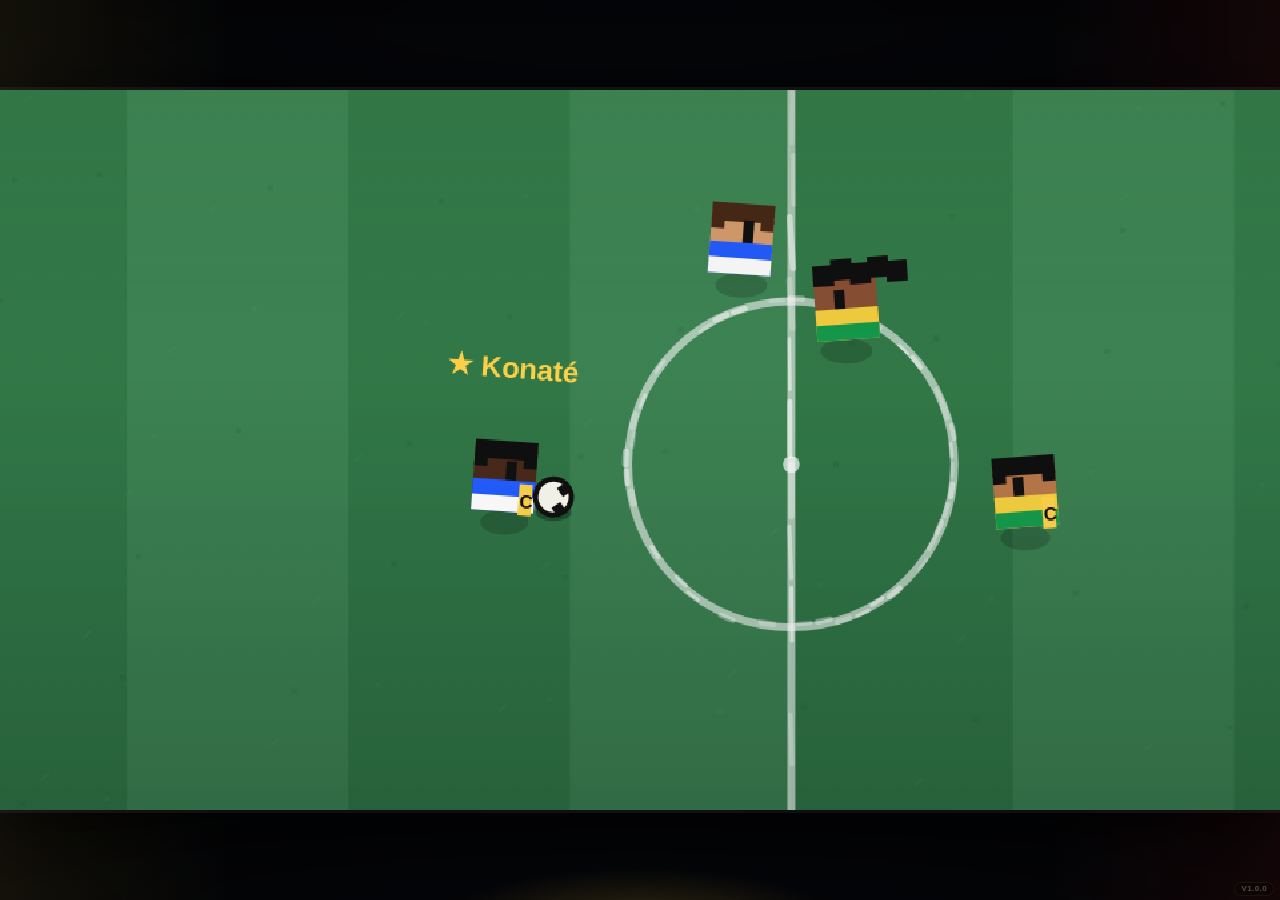
==== public/index.html @ 67e3c201 "Version 1.0.0 : splash CubeGravity, météo jouable, sons réalistes, mobile - Splash MusclorDuck repri" ====
<!DOCTYPE html>
<html lang="fr">
<head>
<meta charset="UTF-8" />
<meta name="viewport" content="width=device-width, initial-scale=1.0, maximum-scale=1.0, user-scalable=no, viewport-fit=cover" />
<title>BRUTAL FC - Game Only</title>
<style>
:root{--bg:#111316;--panel:rgba(11,13,17,.92);--line:rgba(255,255,255,.18);--txt:#fff8df;--muted:rgba(255,248,223,.72);--red:#ff3333;--gold:#ffd34a;--blue:#53d7ff}
*{box-sizing:border-box}html,body{margin:0;width:100%;height:100%;overflow:hidden;background:radial-gradient(circle at 50% 28%,#4b1d18 0%,#15171c 56%,#06070a 100%);font-family:Arial,Helvetica,sans-serif;color:var(--txt);touch-action:none;user-select:none;-webkit-user-select:none}
#wrap{position:fixed;inset:0;display:grid;place-items:center}canvas{width:min(100vw,calc(100vh * 16 / 9));height:min(100vh,calc(100vw * 9 / 16));image-rendering:pixelated;image-rendering:crisp-edges;background:#183d2b}

/* NO WHITE BANDS PATCH
   En paysage réel, certains mobiles affichent les zones hors viewport/safe-area en blanc si on ne couvre pas tout.
   On force un fond plein écran sombre + panneaux latéraux décoratifs derrière le canvas. */
html,body{
  min-width:100%;
  min-height:100%;
  background:#06070a!important;
}
body::after{
  content:"";
  position:fixed;
  inset:0;
  z-index:-5;
  pointer-events:none;
  background:
    radial-gradient(circle at 50% 30%, rgba(255,211,74,.16), transparent 22%),
    radial-gradient(circle at 50% 55%, rgba(120,14,18,.42), transparent 46%),
    linear-gradient(90deg,#090a0d 0%,#171016 14%,#191016 86%,#090a0d 100%);
}
#wrap{
  background:
    linear-gradient(90deg, rgba(255,211,74,.08), transparent 18%, transparent 82%, rgba(255,51,51,.08)),
    radial-gradient(circle at 50% 50%, rgba(0,0,0,0) 0 42%, rgba(0,0,0,.36) 100%);
}
#wrap::before,#wrap::after{
  content:"";
  position:absolute;
  top:0;
  bottom:0;
  width:max(0px, calc((100vw - min(100vw, calc(100vh * 16 / 9))) / 2));
  pointer-events:none;
  z-index:0;
  background:
    repeating-linear-gradient(0deg, rgba(255,211,74,.18) 0 12px, rgba(255,51,51,.16) 12px 24px, rgba(83,215,255,.13) 24px 36px),
    #08090c;
  opacity:.9;
}
#wrap::before{left:0;}
#wrap::after{right:0;}
canvas{position:relative;z-index:1;box-shadow:0 0 0 3px rgba(255,255,255,.06),0 24px 80px rgba(0,0,0,.75)}
@media (orientation:landscape) and (max-height:560px){
  html,body{width:100dvw;height:100dvh;background:#06070a!important;}
  #wrap{width:100dvw;height:100dvh;overflow:hidden;background:#06070a;}
  #wrap::before,#wrap::after{
    width:max(0px, calc((100dvw - min(100dvw, calc(100dvh * 16 / 9))) / 2));
  }
}

#topUi{position:fixed;top:8px;left:50%;transform:translateX(-50%);z-index:8;padding:8px 12px;border-radius:12px;border:1px solid var(--line);background:rgba(0,0,0,.55);font-weight:900;text-align:center;pointer-events:none;white-space:nowrap;text-shadow:0 2px 0 #000}
#toast{position:fixed;top:58px;left:50%;transform:translateX(-50%);z-index:9;padding:8px 16px;border-radius:8px;border:2px solid rgba(255,255,255,.25);background:rgba(170,0,0,.86);font-size:20px;font-weight:900;text-transform:uppercase;letter-spacing:1px;opacity:0;transition:opacity .08s;pointer-events:none;text-align:center}
#menu{position:fixed;inset:0;z-index:30;overflow-y:auto;overflow-x:hidden;-webkit-overflow-scrolling:touch;touch-action:pan-y;background:radial-gradient(circle at 50% 15%,rgba(255,210,74,.24),transparent 18%),radial-gradient(circle at 50% 38%,rgba(140,25,20,.96),rgba(7,8,10,.98) 67%);padding:14px;display:block}.panel{width:min(980px,100%);margin:0 auto 20px;padding:18px;border-radius:16px;border:1px solid rgba(255,211,74,.35);background:linear-gradient(180deg,rgba(20,14,10,.95),rgba(11,12,16,.95));box-shadow:0 28px 90px rgba(0,0,0,.65)}
.cup{display:grid;place-items:center;margin:0 auto 8px;width:118px;height:118px;filter:drop-shadow(0 8px 0 rgba(0,0,0,.35))}.cup svg{width:118px;height:118px}h1{margin:0;text-align:center;font-size:clamp(40px,8vw,86px);line-height:.86;letter-spacing:-2px;text-transform:uppercase;color:#ff3838;text-shadow:0 5px 0 #4b0000}.sub{text-align:center;color:var(--muted);margin:8px 0 14px}.modeRow{display:grid;grid-template-columns:repeat(3,1fr);gap:10px;margin-bottom:12px}.modeBtn,.startBtn,.smallBtn{border:0;border-radius:10px;font-weight:900;color:white;background:linear-gradient(#333,#111);box-shadow:0 5px 0 #000;min-height:48px;cursor:pointer;touch-action:manipulation}.modeBtn.selected{background:linear-gradient(#ffcf40,#b77800);color:#160d00;box-shadow:0 5px 0 #5b3000}.startBtn{width:100%;margin-top:12px;background:linear-gradient(#ff4545,#a90000);box-shadow:0 6px 0 #520000;font-size:18px;height:58px}.countries{display:grid;grid-template-columns:repeat(4,minmax(0,1fr));gap:8px;max-height:390px;overflow-y:auto;padding:2px;touch-action:pan-y}.country{border:1px solid rgba(255,255,255,.14);border-radius:10px;padding:9px;background:rgba(255,255,255,.055);cursor:pointer;min-height:88px;touch-action:manipulation}.country.selected{background:rgba(255,211,74,.18);border-color:var(--gold);outline:2px solid rgba(255,211,74,.28)}.kit{width:38px;height:38px;border:2px solid #111;box-shadow:4px 5px 0 rgba(0,0,0,.28);margin-bottom:5px}.country strong{font-size:13px;display:block}.stats{font-size:10.5px;color:var(--muted);line-height:1.25}.menuWizard{max-width:860px}.menuBody{display:grid;gap:10px;margin-top:10px}.menuGrid{display:grid;grid-template-columns:repeat(3,minmax(0,1fr));gap:10px}.menuGrid.two{grid-template-columns:repeat(2,minmax(0,1fr))}.menuCard,.selectorBtn{border:1px solid rgba(255,255,255,.14);border-radius:12px;padding:14px;background:rgba(255,255,255,.055);color:#fff;min-height:74px;text-align:left;font-weight:900;touch-action:manipulation}.menuCard small,.selectorBtn small{display:block;margin-top:5px;color:var(--muted);font-weight:700;line-height:1.25}.menuCard.selected,.selectorBtn.selected,.menuCard.focused,.selectorBtn.focused{background:rgba(255,211,74,.20);border-color:var(--gold);outline:2px solid rgba(255,211,74,.35);color:#fff8df}.selectorLine{display:grid;grid-template-columns:54px 1fr 54px;gap:8px;align-items:center}.selectorTitle{text-align:center;font-weight:900;font-size:22px}.selectorStats{text-align:center;color:var(--muted);font-size:12px;margin-top:4px}.menuHint{margin-top:8px;text-align:center;color:var(--muted);font-size:12px}.backBtn{background:rgba(0,0,0,.42)}
.simpleSteps{display:grid;gap:12px}.bigChoice{min-height:82px;border-radius:18px;padding:16px 18px;font-size:22px;text-align:center;display:grid;place-items:center;background:rgba(255,255,255,.055);border:1px solid rgba(255,255,255,.13);color:#fff;font-weight:900;touch-action:manipulation}.bigChoice small{display:block;font-size:12px;color:var(--muted);font-weight:700;margin-top:5px}.bigChoice.selected,.bigChoice.focused{background:rgba(255,211,74,.22);border-color:var(--gold);outline:3px solid rgba(255,211,74,.30)}.simpleSelector{display:grid;grid-template-columns:66px 1fr 66px;gap:10px;align-items:center;margin:8px 0}.arrowBtn{height:74px;border-radius:18px;border:1px solid rgba(255,255,255,.13);background:rgba(255,255,255,.07);color:#fff;font-size:34px;font-weight:900}.arrowBtn.focused{background:rgba(255,211,74,.22);border-color:var(--gold)}.teamPickCard{min-height:122px;border-radius:22px;border:1px solid rgba(255,255,255,.14);background:rgba(0,0,0,.24);display:grid;place-items:center;text-align:center;padding:12px}.flagBig{font-size:44px;line-height:1}.flagMed{font-size:30px;margin-right:8px}.teamNameBig{font-size:28px;font-weight:900;margin-top:4px}.teamSub{font-size:12px;color:var(--muted);margin-top:4px}.pillRow{display:grid;grid-template-columns:repeat(3,1fr);gap:8px}.pillRow.two{grid-template-columns:repeat(2,1fr)}.sectionLabel{margin:10px 0 2px;text-align:center;color:#ffd34a;font-weight:900;letter-spacing:.5px}.tacticCard{min-height:110px;border-radius:20px;border:1px solid rgba(255,255,255,.13);background:rgba(0,0,0,.24);padding:12px;text-align:center}.tacticCard strong{font-size:22px}.tacticCard small{display:block;color:var(--muted);margin-top:6px;line-height:1.25}.menuPageTitle{text-align:center;color:#fff8df;font-weight:900;font-size:18px;margin-top:6px}.menuWizard .startBtn{max-width:520px;margin-left:auto;margin-right:auto}.navSoft{opacity:.78}
@media(max-width:820px){.menuGrid,.menuGrid.two,.pillRow,.pillRow.two{grid-template-columns:1fr}.selectorTitle{font-size:18px}.menuCard,.selectorBtn{min-height:58px;padding:11px}.menuHint{display:none}.bigChoice{min-height:58px;font-size:17px}.simpleSelector{grid-template-columns:50px 1fr 50px}.arrowBtn{height:58px}.teamPickCard{min-height:82px}.flagBig{font-size:32px}.teamNameBig{font-size:20px}.tacticCard strong{font-size:18px}}
.banner{position:relative;overflow:hidden;height:96px;margin:8px 0 14px;border-radius:14px;border:2px solid rgba(255,211,74,.28);background:linear-gradient(180deg,#257541,#0f3a25);box-shadow:inset 0 0 0 3px rgba(255,255,255,.05)}.banner:before{content:"";position:absolute;inset:12px;border:2px solid rgba(255,255,255,.45);border-left:0;border-right:0}.banner .mini{position:absolute;width:24px;height:24px;box-shadow:4px 5px 0 rgba(0,0,0,.35);background:linear-gradient(to bottom,#f0c58d 0 45%,var(--c) 45% 78%,var(--s) 78%);border:2px solid #111}.banner .m1{--c:#245dff;--s:#fff;left:19%;top:35px}.banner .m2{--c:#f4d03f;--s:#159b4c;left:42%;top:26px}.banner .m3{--c:#ff3333;--s:#ffd34a;left:66%;top:43px;transform:rotate(-18deg)}.banner .ballMini{position:absolute;left:52%;top:47px;width:14px;height:14px;border-radius:50%;background:#fff;border:2px solid #111}.banner .splash{position:absolute;left:70%;top:30px;width:70px;height:34px;background:radial-gradient(circle,#d00000 0 34%,transparent 36%),radial-gradient(circle at 70% 70%,#8a0000 0 22%,transparent 24%);filter:drop-shadow(0 2px 0 #3a0000)}.banner .crowd{position:absolute;left:0;right:0;bottom:0;height:16px;background:repeating-linear-gradient(90deg,#ffd34a 0 8px,#ff3333 8px 16px,#53d7ff 16px 24px,#fff 24px 32px);opacity:.9}
#hudBtns{position:fixed;right:10px;top:8px;z-index:10;display:none;gap:6px}.smallBtn{min-height:36px;padding:0 10px;background:rgba(0,0,0,.62);border:1px solid rgba(255,255,255,.18);box-shadow:none;color:#fff8df}
#mobileControls{position:fixed;inset:0;z-index:12;display:none;pointer-events:none}.stickBase{position:absolute;left:24px;bottom:32px;width:132px;height:132px;border-radius:50%;background:rgba(255,255,255,.045);border:2px solid rgba(255,255,255,.10);pointer-events:auto;touch-action:none;z-index:1}.stickBase.dynamicStick{opacity:.16;transition:opacity .08s,left .04s,top .04s}.stickBase.dynamicStick.active{opacity:.62}.stickNub{position:absolute;left:42px;top:42px;width:48px;height:48px;border-radius:50%;background:rgba(255,255,255,.28);box-shadow:0 4px 0 rgba(0,0,0,.22)}.btns{position:absolute;right:14px;bottom:26px;display:grid;grid-template-columns:repeat(2,74px);gap:12px;pointer-events:auto;touch-action:none;z-index:3}.mbtn{width:74px;height:74px;border-radius:18px;border:2px solid rgba(255,255,255,.10);background:rgba(0,0,0,.34);color:rgba(255,255,255,.92);font-size:12px;font-weight:900;display:grid;place-items:center;box-shadow:0 3px 0 rgba(0,0,0,.28);touch-action:none;position:relative;backdrop-filter:blur(2px)}.mbtn.down{transform:translateY(3px);box-shadow:0 1px 0 rgba(0,0,0,.28);background:rgba(160,0,0,.58)}
#help{position:fixed;left:10px;bottom:10px;z-index:5;max-width:430px;padding:9px 11px;border-radius:8px;background:rgba(0,0,0,.58);font-size:13px;line-height:1.35;color:rgba(255,255,255,.82);border:1px solid rgba(255,255,255,.14)}
#debugLog{position:fixed;left:10px;right:10px;bottom:8px;z-index:80;max-height:104px;overflow:auto;padding:7px 9px;border-radius:8px;background:rgba(0,0,0,.72);border:1px solid rgba(255,80,80,.45);color:#ffd34a;font:10px/1.35 Consolas,monospace;pointer-events:auto;white-space:pre-wrap;display:none}#debugLog.hasError{display:block}.pauseBtns{display:grid;gap:10px;margin-top:14px}.pauseBtns button{border:0;border-radius:10px;min-height:46px;padding:0 18px;font-weight:900;color:white;background:linear-gradient(#333,#111);box-shadow:0 5px 0 #000}.pauseBtns button.primary{background:linear-gradient(#ffcf40,#b77800);color:#160d00;box-shadow:0 5px 0 #5b3000}
@media(max-width:820px){.banner{height:76px;margin:6px 0 10px}.banner .splash{left:68%;transform:scale(.82)}#mobileControls{display:block}#help{display:none}#debugLog{font-size:9px;max-height:76px;left:6px;right:6px;bottom:4px}#topUi{font-size:11px;max-width:72vw;overflow:hidden;text-overflow:ellipsis}.panel{padding:12px;border-radius:12px}.cup{width:82px;height:82px}.cup svg{width:82px;height:82px}h1{font-size:clamp(34px,12vw,54px)}.sub{font-size:12px;line-height:1.25}.modeRow{grid-template-columns:1fr;gap:7px}.modeBtn{min-height:44px}.countries{grid-template-columns:repeat(2,minmax(0,1fr));max-height:none;overflow:visible}.country{min-height:86px;padding:8px}.startBtn{position:sticky;bottom:8px;z-index:40;height:58px}.btns{right:10px;bottom:22px;grid-template-columns:repeat(2,70px);gap:10px}.mbtn{width:70px;height:70px}.stickBase{left:16px;bottom:26px;width:132px;height:132px}.stickNub{left:42px;top:42px}}

#debugPanel{position:fixed;right:10px;top:58px;z-index:90;pointer-events:auto;width:230px;max-width:calc(100vw - 20px);max-height:calc(100vh - 76px);overflow-y:auto;padding:10px;border:1px solid rgba(255,211,74,.35);border-radius:10px;background:rgba(6,8,12,.82);backdrop-filter:blur(8px);font-size:11px;color:#fff8df;display:none}
#debugPanel.open{display:block}
#debugPanel h3{margin:0 0 8px;font-size:12px;color:#ffd34a;text-transform:uppercase}
.dbgRow{display:grid;grid-template-columns:74px 1fr 34px;gap:6px;align-items:center;margin:6px 0}.dbgRow input{width:100%}.dbgVal{text-align:right;color:#53d7ff;font-weight:900}.dbgSave{display:grid;grid-template-columns:1fr 1fr;gap:6px;margin-top:9px}.dbgSave button,.dbgSave label{border:0;border-radius:8px;min-height:32px;padding:8px 6px;background:linear-gradient(#333,#111);color:#fff;font-size:10px;font-weight:900;text-align:center;box-shadow:0 3px 0 #000;cursor:pointer}.dbgSave .primary{background:linear-gradient(#ffcf40,#b77800);color:#160d00;box-shadow:0 3px 0 #5b3000}.dbgSave input{display:none}
#matchIntro,#goalPause{position:fixed;inset:0;z-index:20;display:none;align-items:center;justify-content:center;pointer-events:none;background:linear-gradient(90deg,rgba(0,0,0,.60),rgba(80,8,8,.35),rgba(0,0,0,.60));overflow:hidden}
.introCard,.goalCard{position:relative;text-align:center;border:1px solid rgba(255,211,74,.55);border-radius:18px;background:rgba(8,10,14,.82);padding:22px 28px;box-shadow:0 30px 90px rgba(0,0,0,.7)}
.introCrowd{position:absolute;inset:auto 0 0 0;height:115px;background:repeating-linear-gradient(90deg,#ffd34a 0 9px,#ff3333 9px 18px,#53d7ff 18px 27px,#fff 27px 36px);opacity:.22;animation:panCrowd 2.2s linear infinite}
@keyframes panCrowd{from{transform:translateX(0)}to{transform:translateX(-72px)}}
.versus{font-size:42px;font-weight:900;color:#ffd34a;text-shadow:0 4px #600}.introTeams{font-size:24px;font-weight:900}.skipHint{margin-top:10px;color:rgba(255,255,255,.75);font-size:12px}.goalCard h2{font-size:56px;margin:0;color:#ffd34a;text-shadow:0 5px #8b0000}.goalCard p{margin:6px 0 0;font-weight:900}.endBtns{display:flex;gap:10px;justify-content:center;margin-top:14px;pointer-events:auto}.endBtns button{border:0;border-radius:10px;padding:12px 16px;font-weight:900;color:#160d00;background:linear-gradient(#ffd34a,#b77800);box-shadow:0 4px 0 #5b3000;cursor:pointer}
@media(max-width:820px){#debugPanel{top:48px;right:6px;width:205px;font-size:10px}.dbgRow{grid-template-columns:62px 1fr 30px}.introCard,.goalCard{width:calc(100vw - 28px);padding:18px 14px}.versus{font-size:30px}.introTeams{font-size:18px}.goalCard h2{font-size:42px}}

/* Mobile portrait auto-landscape: rotation visuelle du jeu ET du menu.
   Le navigateur ne laisse pas toujours verrouiller l’orientation sans fullscreen,
   donc on force un vrai layout paysage par rotation CSS. Oui, parce que mobile web aime compliquer la vie. */
@media (max-width:900px) and (orientation:portrait){
  body::before{
    content:"MODE PAYSAGE AUTO";
    position:fixed;
    left:50%;top:8px;
    transform:translateX(-50%);
    z-index:1000;
    padding:4px 8px;
    border-radius:999px;
    background:rgba(0,0,0,.55);
    color:#ffd34a;
    font-size:10px;
    font-weight:900;
    letter-spacing:.5px;
    pointer-events:none;
  }

  #wrap,#menu,#mobileControls,#matchIntro,#goalPause,#endOverlay{
    position:fixed;
    inset:auto;
    left:50%;
    top:50%;
    width:100vh;
    height:100vw;
    transform:translate(-50%,-50%) rotate(90deg);
    transform-origin:center center;
  }

  #wrap{display:grid;place-items:center;}
  #wrap canvas{
    width:min(100vh, calc(100vw * 16 / 9));
    height:min(100vw, calc(100vh * 9 / 16));
  }

  #menu{
    overflow-y:auto;
    overflow-x:hidden;
    padding:8px;
    touch-action:pan-y;
  }

  #menu .panel{
    width:min(96vh, 980px);
    margin:0 auto 12px;
    padding:10px;
  }

  #menu .cup{display:none;}
  #menu h1{font-size:36px;}
  #menu .sub{display:none;}
  #menu .banner{height:64px;margin:4px 0 8px;}
  #menu .modeRow{grid-template-columns:repeat(3,1fr);gap:6px;margin-bottom:8px;}
  #menu .modeBtn{min-height:38px;font-size:11px;}
  #menu .countries{grid-template-columns:repeat(4,1fr);max-height:calc(100vw - 178px);overflow-y:auto;gap:6px;}
  #menu .country{min-height:62px;display:grid;grid-template-columns:28px 1fr;column-gap:6px;padding:5px;}
  #menu .kit{width:26px;height:26px;grid-row:1/3;margin:0;}
  #menu .country strong{font-size:11px;}
  #menu .stats{font-size:8.5px;}
  #menu .startBtn{position:sticky;bottom:4px;height:44px;margin-top:8px;}

  #topUi{
    top:50%;
    left:50%;
    transform:translate(-50%,-50%) rotate(90deg) translateY(calc(-50vh + 18px));
    max-width:72vh;
    font-size:10px;
  }

  #toast{
    top:50%;
    left:50%;
    transform:translate(-50%,-50%) rotate(90deg) translateY(calc(-50vh + 58px));
    font-size:14px;
    max-width:72vh;
  }

  #hudBtns{
    top:50%;
    right:auto;
    left:50%;
    transform:translate(-50%,-50%) rotate(90deg) translate(38vh, calc(-50vw + 18px));
  }

  #debugPanel{
    top:50%;
    right:auto;
    left:50%;
    transform:translate(-50%,-50%) rotate(90deg) translate(22vh, calc(-50vw + 72px));
    width:205px;
  }
}

@media(max-height:520px) and (orientation:landscape){#menu{padding:8px}.panel{padding:10px}.cup{display:none}h1{font-size:36px}.sub{display:none}.modeRow{grid-template-columns:repeat(3,1fr);gap:6px}.modeBtn{min-height:38px}.countries{grid-template-columns:repeat(4,1fr);max-height:180px;overflow-y:auto}.country{min-height:62px;display:grid;grid-template-columns:30px 1fr;column-gap:6px;padding:5px}.kit{width:28px;height:28px;grid-row:1/3;margin:0}.stats{font-size:9px}.startBtn{height:46px;margin-top:8px}}


/* PATCH MOBILE PAYSAGE INPUTS
   Correction principale : en paysage réel, certains téléphones ont une largeur > 820px,
   donc l'ancien media query ne montrait plus correctement les contrôles. Bravo le web mobile. */
@media (hover:none), (pointer:coarse), (max-height:560px) and (orientation:landscape){
  #mobileControls{display:block;z-index:24;pointer-events:none;}
  #help{display:none!important;}
  .btns{right:calc(env(safe-area-inset-right,0px) + 14px);bottom:calc(env(safe-area-inset-bottom,0px) + 26px);z-index:60;pointer-events:auto;}
  .mbtn{width:74px;height:74px;pointer-events:auto;touch-action:none;-webkit-tap-highlight-color:transparent;user-select:none;-webkit-user-select:none;background:rgba(0,0,0,.30);border-color:rgba(255,255,255,.08);}
  .stickBase{left:calc(env(safe-area-inset-left,0px) + 18px);bottom:calc(env(safe-area-inset-bottom,0px) + 28px);z-index:50;pointer-events:auto;touch-action:none;}
  .modeBtn,.startBtn,.country,.smallBtn{touch-action:manipulation;-webkit-tap-highlight-color:transparent;}
}
@media (orientation:landscape) and (max-height:560px){
  canvas{width:min(100dvw,calc(100dvh * 16 / 9));height:min(100dvh,calc(100dvw * 9 / 16));}
  #menu{padding:8px calc(env(safe-area-inset-right,0px) + 8px) 8px calc(env(safe-area-inset-left,0px) + 8px);}
  #menu .panel{max-width:980px;margin:0 auto;padding:10px;}
  #menu .countries{grid-template-columns:repeat(4,1fr);max-height:calc(100dvh - 210px);overflow-y:auto;}
  #menu .startBtn{position:sticky;bottom:8px;z-index:80;}
  #topUi{max-width:60vw;}
}

.simpleSteps .country,.simpleSteps .countries{display:none!important}@media(max-height:520px) and (orientation:landscape){.simpleSelector{grid-template-columns:52px 1fr 52px}.teamPickCard{min-height:72px}.bigChoice{min-height:50px;font-size:15px}.flagBig{font-size:28px}.teamNameBig{font-size:18px}.tacticCard{min-height:72px}.tacticCard strong{font-size:17px}.tacticCard small{font-size:10px}.pillRow{grid-template-columns:repeat(3,1fr)}}

/* --- UI REDESIGN OVERRIDES --- */
#topUi{display:flex;align-items:center;gap:8px;padding:10px 16px;border-radius:18px;border-color:rgba(255,211,74,.25);background:linear-gradient(180deg,rgba(8,12,14,.92),rgba(8,12,14,.72));box-shadow:0 10px 35px rgba(0,0,0,.35), inset 0 0 0 1px rgba(255,255,255,.04);backdrop-filter:blur(6px)}
#topUi .hudCup{font-size:18px;filter:drop-shadow(0 2px 0 #000)}
#topUi .hudLabel{letter-spacing:.4px}
#toast{background:linear-gradient(180deg,rgba(255,70,70,.96),rgba(162,0,0,.90));box-shadow:0 10px 28px rgba(0,0,0,.35)}
#menu{background:radial-gradient(circle at 50% 10%,rgba(255,211,74,.20),transparent 18%),linear-gradient(180deg,#310909 0%,#120d14 58%,#090c10 100%)}
.panel.menuWizard{position:relative;overflow:hidden;border-radius:28px;border:1px solid rgba(255,211,74,.26);box-shadow:0 35px 100px rgba(0,0,0,.65), inset 0 0 0 1px rgba(255,255,255,.03)}
.panel.menuWizard::before{content:"";position:absolute;inset:0;background:radial-gradient(circle at 50% -10%,rgba(255,222,110,.18),transparent 34%),radial-gradient(circle at 0% 100%,rgba(83,215,255,.08),transparent 26%),radial-gradient(circle at 100% 100%,rgba(255,51,51,.08),transparent 24%);pointer-events:none}
.panel.menuWizard::after{content:"";position:absolute;left:0;right:0;bottom:0;height:22px;background:repeating-linear-gradient(90deg,#ffd34a 0 10px,#ff3333 10px 20px,#53d7ff 20px 30px,#fff 30px 40px);opacity:.78;pointer-events:none}
#menu .cup{margin-bottom:2px;filter:drop-shadow(0 10px 16px rgba(0,0,0,.45))}
#menu h1{letter-spacing:-3px;text-shadow:0 5px 0 #540606,0 16px 30px rgba(0,0,0,.45)}
#menu .sub{max-width:780px;margin:10px auto 18px;font-size:15px;line-height:1.35}
.banner{height:122px;border-radius:22px;border:1px solid rgba(255,211,74,.22);background:linear-gradient(180deg,#2c7a45 0%,#145434 54%,#0c3320 100%);box-shadow:inset 0 0 0 2px rgba(255,255,255,.04),0 14px 30px rgba(0,0,0,.18)}
.banner:before{inset:14px;border-top:2px solid rgba(255,255,255,.45);border-bottom:2px solid rgba(255,255,255,.45)}
.banner .mini{width:28px;height:28px}.banner .ballMini{width:16px;height:16px}
.menuStepHeader{position:relative;padding:12px 14px 14px;border-radius:22px;background:linear-gradient(180deg,rgba(255,255,255,.06),rgba(255,255,255,.03));border:1px solid rgba(255,255,255,.10);box-shadow:inset 0 0 0 1px rgba(255,255,255,.02)}
.menuStepTitle{font-size:24px;font-weight:900;text-align:center;color:#fff8df;text-shadow:0 2px 0 #000;margin-bottom:6px}.menuStepSub{font-size:13px;color:var(--muted);text-align:center;max-width:620px;margin:0 auto}
.stepChips{display:flex;justify-content:center;gap:8px;margin-bottom:10px;flex-wrap:wrap}.stepChip{min-width:86px;padding:8px 12px;border-radius:999px;background:rgba(255,255,255,.06);border:1px solid rgba(255,255,255,.10);font-size:12px;font-weight:900;color:var(--muted);text-transform:uppercase;letter-spacing:.8px}.stepChip.active{background:linear-gradient(180deg,rgba(255,211,74,.28),rgba(255,159,42,.18));color:#fff8df;border-color:rgba(255,211,74,.45);box-shadow:0 6px 16px rgba(0,0,0,.18)}
.bigChoice,.teamPickCard,.tacticCard,.arrowBtn,.smallBtn,.startBtn{transition:transform .12s ease, box-shadow .12s ease, border-color .12s ease, background .12s ease}
.bigChoice{display:flex;align-items:center;justify-content:flex-start;gap:14px;text-align:left;padding:16px 18px;background:linear-gradient(180deg,rgba(255,255,255,.07),rgba(255,255,255,.03));border-color:rgba(255,255,255,.12);box-shadow:0 10px 18px rgba(0,0,0,.16)}.bigChoice:hover,.bigChoice.focused,.bigChoice.selected,.arrowBtn.focused{transform:translateY(-2px)}.bigChoice.selected,.bigChoice.focused{background:linear-gradient(180deg,rgba(255,211,74,.28),rgba(255,144,0,.14));box-shadow:0 12px 28px rgba(0,0,0,.22)}
.choiceIcon{width:52px;height:52px;border-radius:16px;display:grid;place-items:center;font-size:26px;background:linear-gradient(180deg,rgba(255,255,255,.12),rgba(255,255,255,.03));border:1px solid rgba(255,255,255,.12);box-shadow:inset 0 0 0 1px rgba(255,255,255,.03)}.choiceText{display:block;flex:1}.choiceText small{margin-top:6px}
.simpleSelector{gap:12px}.arrowBtn{height:82px;border-radius:22px;background:linear-gradient(180deg,rgba(255,255,255,.09),rgba(255,255,255,.04));box-shadow:0 10px 20px rgba(0,0,0,.16)}
.teamPickCard{position:relative;overflow:hidden;min-height:172px;border-radius:24px;background:linear-gradient(180deg,rgba(17,22,28,.96),rgba(8,10,14,.92));border:1px solid rgba(255,255,255,.11);box-shadow:0 14px 32px rgba(0,0,0,.20), inset 0 0 0 1px rgba(255,255,255,.02)}.teamPickCard::before{content:"";position:absolute;inset:auto 12px 12px 12px;height:26px;border-radius:14px;background:linear-gradient(90deg,rgba(255,211,74,.08),rgba(255,255,255,.00),rgba(83,215,255,.08));pointer-events:none}.teamCardInner{position:relative;z-index:1;width:100%}.teamNameBig{font-size:30px;text-shadow:0 3px 0 #000}.teamSub{font-size:12px;letter-spacing:.3px}.teamBadgeLine{display:flex;justify-content:center;gap:6px;flex-wrap:wrap;margin-top:10px}.statBadge{padding:5px 8px;border-radius:999px;background:rgba(255,255,255,.07);border:1px solid rgba(255,255,255,.09);font-size:11px;font-weight:900;color:#fff8df}.flagBig{font-size:48px;filter:drop-shadow(0 4px 8px rgba(0,0,0,.35))}
.tacticCard{display:grid;align-content:start;gap:8px;min-height:184px;border-radius:24px;background:linear-gradient(180deg,rgba(14,19,24,.95),rgba(8,10,14,.92));box-shadow:0 14px 32px rgba(0,0,0,.18)}.tacticHead{display:flex;align-items:center;justify-content:center;gap:8px}.tacticEmoji{width:38px;height:38px;border-radius:12px;display:grid;place-items:center;background:rgba(255,255,255,.08);font-size:22px}.tacticPitch{position:relative;height:72px;border-radius:16px;background:linear-gradient(180deg,#2b7642,#1c5b33);border:1px solid rgba(255,255,255,.12);overflow:hidden;box-shadow:inset 0 0 0 2px rgba(255,255,255,.03)}.tacticPitch::before{content:"";position:absolute;inset:8px;border:2px solid rgba(255,255,255,.20)}.tacticPitch::after{content:"";position:absolute;left:50%;top:8px;bottom:8px;width:2px;background:rgba(255,255,255,.16)}.tacticDot{position:absolute;width:9px;height:9px;border-radius:50%;background:#ffd34a;border:2px solid rgba(0,0,0,.36);box-shadow:0 2px 6px rgba(0,0,0,.28)}
.sectionLabel{margin:14px 0 4px;font-size:14px;text-transform:uppercase;letter-spacing:1px}.startBtn{max-width:560px;margin:14px auto 0;border-radius:18px;height:60px;background:linear-gradient(180deg,#ff5c5c,#b40000);box-shadow:0 8px 0 #520000,0 16px 28px rgba(0,0,0,.25);font-size:18px;letter-spacing:.8px}.startBtn:hover{transform:translateY(-2px)}
.menuHint{margin:14px 0 8px;padding:10px 14px;border-radius:999px;background:rgba(0,0,0,.22);border:1px solid rgba(255,255,255,.08)}.smallBtn{border-radius:16px;background:linear-gradient(180deg,rgba(24,24,24,.96),rgba(7,7,7,.96));border:1px solid rgba(255,255,255,.08);box-shadow:0 8px 20px rgba(0,0,0,.20)}#pauseBtn{padding:0 18px;min-width:114px;height:56px;font-size:17px}
.introCard,.goalCard{border-radius:28px;background:linear-gradient(180deg,rgba(12,14,20,.94),rgba(10,10,14,.88));border:1px solid rgba(255,211,74,.28);box-shadow:0 28px 70px rgba(0,0,0,.45), inset 0 0 0 1px rgba(255,255,255,.03)}.introBadge,.overlayTopIcon,.goalBurst{display:inline-flex;align-items:center;justify-content:center;margin:0 auto 10px;padding:8px 14px;border-radius:999px;background:rgba(255,255,255,.08);border:1px solid rgba(255,255,255,.10);font-size:12px;font-weight:900;letter-spacing:.8px;color:#fff8df}.overlayTopIcon,.goalBurst{font-size:28px;width:60px;height:60px;padding:0}.endBtns button,.pauseBtns button{border-radius:16px;border:0;padding:14px 16px;font-weight:900;background:linear-gradient(180deg,rgba(255,211,74,.95),rgba(212,158,48,.95));color:#170e00;box-shadow:0 6px 0 rgba(88,57,0,.95)}.pauseBtns .primary{background:linear-gradient(180deg,#ff5959,#c00000);color:#fff;box-shadow:0 6px 0 #650000}
#help{padding:12px 14px;border-radius:18px;background:rgba(0,0,0,.52);border:1px solid rgba(255,255,255,.08);backdrop-filter:blur(6px)}
@media(max-width:820px){.menuStepTitle{font-size:20px}.menuStepSub{font-size:12px}.choiceIcon{width:42px;height:42px;font-size:22px;border-radius:12px}.teamPickCard{min-height:150px}.teamNameBig{font-size:24px}.tacticCard{min-height:162px}.tacticPitch{height:64px}#pauseBtn{min-width:92px;height:48px;font-size:14px;padding:0 14px}}


/* --- COMPACT MENU + SPRINT BAR PATCH --- */
@media(max-width:820px){
  #menu{padding:6px!important;}
  #menu .panel{padding:8px!important;border-radius:18px!important;max-width:100%!important;margin:0 auto 8px!important;}
  #menu .cup{display:none!important;}
  #menu h1{font-size:34px!important;line-height:.86!important;margin:0!important;}
  #menu .sub{font-size:11px!important;line-height:1.15!important;margin:4px auto 6px!important;max-width:92vw!important;}
  #menu .banner{height:50px!important;margin:4px 0 6px!important;border-radius:14px!important;}
  .menuStepHeader{padding:7px 8px!important;border-radius:14px!important;}
  .menuStepTitle{font-size:15px!important;margin-bottom:2px!important;}
  .menuStepSub{font-size:10px!important;line-height:1.12!important;}
  .stepChips{gap:5px!important;margin-bottom:5px!important;}
  .stepChip{min-width:68px!important;padding:5px 8px!important;font-size:10px!important;}
  .simpleSteps,.menuBody{gap:6px!important;margin-top:6px!important;}
  .bigChoice{min-height:46px!important;padding:8px 10px!important;border-radius:14px!important;font-size:14px!important;gap:8px!important;box-shadow:0 4px 8px rgba(0,0,0,.16)!important;}
  .bigChoice small{font-size:9px!important;margin-top:2px!important;line-height:1.08!important;}
  .choiceIcon{width:32px!important;height:32px!important;font-size:18px!important;border-radius:10px!important;}
  .sectionLabel{margin:6px 0 2px!important;font-size:10px!important;}
  .simpleSelector{grid-template-columns:42px 1fr 42px!important;gap:5px!important;margin:4px 0!important;}
  .arrowBtn{height:46px!important;border-radius:12px!important;font-size:24px!important;}
  .teamPickCard{min-height:82px!important;border-radius:16px!important;padding:7px!important;}
  .flagBig{font-size:26px!important;}
  .teamNameBig{font-size:17px!important;margin-top:1px!important;}
  .teamSub{font-size:9px!important;margin-top:1px!important;}
  .teamBadgeLine{margin-top:4px!important;gap:3px!important;}
  .statBadge{font-size:8px!important;padding:3px 5px!important;}
  .pillRow,.pillRow.two{gap:5px!important;}
  .menuHint{font-size:9px!important;padding:5px 8px!important;margin:5px 0 2px!important;border-radius:12px!important;}
  .startBtn{height:44px!important;margin-top:6px!important;border-radius:14px!important;font-size:14px!important;box-shadow:0 4px 0 #520000!important;}
  #pauseBtn{height:42px!important;min-width:82px!important;font-size:12px!important;border-radius:12px!important;}
}


/* --- EXTRA COMPACT MOBILE MENU --- */
@media(max-width:820px), (max-height:560px){
  #menu{padding:4px!important;overflow:hidden!important;}
  #menu .panel.menuWizard{width:100%!important;max-width:100%!important;margin:0!important;padding:6px!important;border-radius:14px!important;max-height:100dvh!important;overflow:hidden!important;}
  #menu .cup,#menu .banner,#menu .sub,.menuHint,.menuStepSub{display:none!important;}
  #menu h1{font-size:26px!important;line-height:.9!important;margin:0 0 4px!important;letter-spacing:-1px!important;}
  #countryList{gap:4px!important;max-height:calc(100dvh - 54px)!important;overflow:hidden!important;}
  .menuStepHeader{padding:4px 6px!important;border-radius:10px!important;margin-bottom:3px!important;}
  .stepChips{gap:4px!important;margin-bottom:2px!important;}
  .stepChip{min-width:54px!important;padding:3px 6px!important;font-size:9px!important;letter-spacing:.2px!important;}
  .menuStepTitle{font-size:13px!important;margin:0!important;line-height:1.05!important;}
  .simpleSteps{gap:4px!important;}
  .bigChoice{min-height:36px!important;padding:5px 7px!important;border-radius:10px!important;font-size:12px!important;gap:6px!important;box-shadow:0 2px 5px rgba(0,0,0,.18)!important;}
  .bigChoice small{display:none!important;}
  .choiceIcon{width:28px!important;height:28px!important;border-radius:9px!important;font-size:16px!important;}
  .simpleSelector{grid-template-columns:34px 1fr 34px!important;gap:4px!important;margin:2px 0!important;}
  .arrowBtn{height:40px!important;border-radius:10px!important;font-size:22px!important;}
  .teamPickCard{min-height:52px!important;border-radius:12px!important;padding:4px!important;}
  .flagBig{font-size:22px!important;line-height:1!important;}
  .teamNameBig{font-size:15px!important;margin-top:0!important;line-height:1.05!important;}
  .teamSub{font-size:9px!important;margin-top:1px!important;}
  .teamBadgeLine{display:none!important;}
  .sectionLabel{margin:4px 0 1px!important;font-size:10px!important;letter-spacing:.4px!important;}
  .pillRow,.pillRow.two{gap:4px!important;}
  .startBtn{height:38px!important;min-height:38px!important;margin-top:4px!important;border-radius:12px!important;font-size:13px!important;box-shadow:0 4px 0 #520000!important;}
  .menuWizard .startBtn{max-width:100%!important;}
}
@media(max-height:420px) and (orientation:landscape){
  #menu h1{font-size:22px!important;}
  #countryList{max-height:calc(100dvh - 44px)!important;}
  .menuStepHeader{display:none!important;}
  .teamPickCard{min-height:46px!important;}
  .bigChoice{min-height:32px!important;font-size:11px!important;}
  .arrowBtn{height:34px!important;}
  .sectionLabel{font-size:9px!important;margin:2px 0!important;}
}


/* --- ULTRA COMPACT MOBILE MENU --- */
.compactModeGrid{display:grid;grid-template-columns:1fr;gap:6px}
.compactCard{border:1px solid rgba(255,255,255,.12);border-radius:12px;background:rgba(255,255,255,.055);padding:10px 12px;color:#fff;font-weight:900;text-align:left;min-height:46px;display:flex;align-items:center;gap:10px;touch-action:manipulation}
.compactCard.selected,.compactCard.focused{background:rgba(255,211,74,.22);border-color:var(--gold);outline:2px solid rgba(255,211,74,.24)}
.compactCard .cIcon{font-size:18px;line-height:1;flex:0 0 auto}
.compactCard .cText{display:block;flex:1;font-size:13px;line-height:1.1}
.compactCard .cText small{display:block;margin-top:2px;color:var(--muted);font-size:10px;font-weight:700}
.compactSection{margin-top:6px}
.compactLabel{font-size:10px;font-weight:900;letter-spacing:.8px;text-transform:uppercase;color:#ffd34a;margin:0 0 3px 2px}
.compactSelector{display:grid;grid-template-columns:32px 1fr 32px;gap:4px;align-items:center}
.compactArrow{height:40px;border-radius:10px;border:1px solid rgba(255,255,255,.12);background:rgba(255,255,255,.06);color:#fff;font-size:22px;font-weight:900}
.compactArrow.focused{background:rgba(255,211,74,.22);border-color:var(--gold)}
.compactTeamCard{min-height:40px;border-radius:12px;border:1px solid rgba(255,255,255,.12);background:rgba(0,0,0,.22);display:flex;align-items:center;justify-content:center;gap:8px;padding:6px 8px;text-align:center}
.compactTeamCard .flagBig{font-size:24px}
.compactTeamCard .teamNameBig{font-size:14px;margin:0;line-height:1.05}
.compactTeamCard .teamSub,.compactTeamCard .teamBadgeLine,.compactTeamCard .statBadge{display:none!important}
.compactPills{display:grid;grid-template-columns:repeat(3,1fr);gap:4px}
.compactPills.two{grid-template-columns:repeat(2,1fr)}
.miniChoice{min-height:38px;border-radius:10px;border:1px solid rgba(255,255,255,.12);background:rgba(255,255,255,.055);color:#fff;font-weight:900;font-size:11px;padding:4px 6px;text-align:center;display:grid;place-items:center;line-height:1.05;touch-action:manipulation}
.miniChoice small{display:none}
.miniChoice.selected,.miniChoice.focused{background:rgba(255,211,74,.22);border-color:var(--gold);outline:2px solid rgba(255,211,74,.24);color:#fff8df}
.compactFooter{display:grid;grid-template-columns:repeat(2,1fr);gap:6px;margin-top:8px}
.compactFooter .miniChoice{min-height:42px;font-size:12px}
@media (max-width:820px), (max-height:560px){
  #menu{overflow:hidden!important;padding:6px!important}
  #menu .panel.menuWizard{height:calc(100dvh - 12px)!important;max-height:calc(100dvh - 12px)!important;padding:8px!important;border-radius:16px!important;display:flex;flex-direction:column}
  #menu .cup,#menu .banner,#menu .sub,.menuHint,.menuStepHeader,.stepChips,.menuStepTitle,.menuStepSub,.sectionLabel,.choiceIcon{display:none!important}
  #menu h1{font-size:24px!important;line-height:.9!important;margin:0 0 6px!important;letter-spacing:-1px!important}
  #countryList{flex:1;min-height:0;overflow:hidden!important;margin-top:0!important}
  .simpleSteps,.menuBody{gap:6px!important;margin-top:0!important}
  .bigChoice,.arrowBtn,.teamPickCard,.pillRow,.simpleSelector{display:none!important}
  #startBtn{height:38px!important;min-height:38px!important;margin-top:6px!important;border-radius:12px!important;font-size:12px!important;position:static!important}
}


/* --- REAL GAME MOBILE MENU --- */
.gameHeader{display:flex;align-items:center;justify-content:space-between;gap:8px;margin-bottom:6px}
.gameTitleMini{font-size:11px;font-weight:900;letter-spacing:1px;text-transform:uppercase;color:#ffd34a}
.gameDots{display:flex;gap:6px}.gameDot{width:8px;height:8px;border-radius:50%;background:rgba(255,255,255,.18);border:1px solid rgba(255,255,255,.15)}.gameDot.active{background:#ffd34a;box-shadow:0 0 10px rgba(255,211,74,.65)}
.heroModes{display:grid;grid-template-columns:repeat(3,1fr);gap:6px;height:100%}
.heroMode{position:relative;border:1px solid rgba(255,255,255,.12);border-radius:16px;padding:10px 10px 8px;background:linear-gradient(180deg,rgba(255,255,255,.08),rgba(255,255,255,.03));display:flex;flex-direction:column;justify-content:space-between;min-height:92px;color:#fff;text-align:left;touch-action:manipulation}
.heroMode::before{content:'';position:absolute;inset:0;border-radius:16px;background:radial-gradient(circle at 80% 20%,rgba(255,255,255,.10),transparent 28%);pointer-events:none}
.heroMode.selected,.heroMode.focused{background:linear-gradient(180deg,rgba(255,211,74,.28),rgba(255,112,0,.14));border-color:var(--gold);outline:2px solid rgba(255,211,74,.24)}
.heroMode .heroIcon{font-size:22px;line-height:1;margin-bottom:2px}.heroMode .heroName{font-size:13px;font-weight:900;line-height:1.05}.heroMode .heroSub{font-size:10px;color:var(--muted);line-height:1.15;margin-top:4px}
.setupScreen{display:grid;grid-template-rows:auto auto auto 1fr auto;gap:6px;height:100%}
.duelRow{display:grid;grid-template-columns:1fr 42px 1fr;gap:6px;align-items:stretch}
.duelCard{position:relative;border:1px solid rgba(255,255,255,.12);border-radius:16px;background:linear-gradient(180deg,rgba(255,255,255,.07),rgba(255,255,255,.03));padding:6px 34px;display:flex;align-items:center;justify-content:center;min-height:58px;overflow:hidden}
.duelCard .flagBig{font-size:26px}.duelCard .teamNameBig{font-size:13px;margin:0;line-height:1.05}.duelCard .teamSub,.duelCard .teamBadgeLine{display:none!important}
.duelArrow{position:absolute;top:50%;transform:translateY(-50%);width:24px;height:24px;border-radius:8px;border:1px solid rgba(255,255,255,.1);background:rgba(0,0,0,.22);color:#fff;font-weight:900;font-size:16px;display:grid;place-items:center}
.duelArrow.left{left:5px}.duelArrow.right{right:5px}.duelArrow.focused{background:rgba(255,211,74,.22);border-color:var(--gold)}
.vsCoin{display:grid;place-items:center;border-radius:14px;background:linear-gradient(180deg,#ff4f4f,#930000);color:#fff;font-size:13px;font-weight:900;box-shadow:0 4px 12px rgba(0,0,0,.2)}
.segRow{display:grid;grid-template-columns:1fr 1fr;gap:6px}.segRow.full{grid-template-columns:1fr}
.segGroup{border:1px solid rgba(255,255,255,.12);border-radius:14px;background:rgba(255,255,255,.045);padding:6px}
.segLabel{font-size:9px;font-weight:900;letter-spacing:.8px;text-transform:uppercase;color:#ffd34a;margin:0 0 5px 2px}
.segBtns{display:grid;grid-template-columns:repeat(3,1fr);gap:4px}.segBtns.two{grid-template-columns:repeat(2,1fr)}
.segBtn{min-height:30px;border-radius:9px;border:1px solid rgba(255,255,255,.12);background:rgba(0,0,0,.20);color:#fff;font-weight:900;font-size:10px;line-height:1.05;padding:4px 3px;display:grid;place-items:center;text-align:center;touch-action:manipulation}
.segBtn.selected,.segBtn.focused{background:rgba(255,211,74,.22);border-color:var(--gold);outline:2px solid rgba(255,211,74,.20);color:#fff8df}
.segBtn small{display:none}
.footerBar{display:grid;grid-template-columns:1fr 1.2fr;gap:6px;margin-top:auto}
.footerBtn{min-height:38px;border-radius:12px;border:1px solid rgba(255,255,255,.12);background:rgba(255,255,255,.06);color:#fff;font-weight:900;font-size:12px;touch-action:manipulation}
.footerBtn.primary{background:linear-gradient(180deg,#ff5a5a,#b40000);border-color:#ff8c8c;box-shadow:0 5px 0 #5a0000}
.footerBtn.selected,.footerBtn.focused{outline:2px solid rgba(255,211,74,.24)}
.inlineHelp{font-size:9px;color:var(--muted);text-align:center;margin-top:2px}
@media (max-width:820px), (max-height:560px){
  #menu .panel.menuWizard{padding:8px!important}
  #menu h1{font-size:22px!important;margin:0 0 4px!important;text-align:left!important}
  #menu #countryList{display:block!important;overflow:hidden!important}
  #menu .menuBody{height:100%}
  #menu .menuHint{display:none!important}
}


/* --- REFACTO MENUS VERSION VRAI JEU --- */
.menuWizard{max-width:720px!important;min-height:min(92dvh,700px);display:flex;flex-direction:column;justify-content:flex-start}
#countryList{flex:1;min-height:0;overflow:hidden}
.flowHead{display:flex;align-items:center;justify-content:space-between;gap:8px;margin-bottom:6px}
.flowCrumb{font-size:11px;font-weight:900;letter-spacing:1px;text-transform:uppercase;color:#ffd34a}
.flowDots{display:flex;gap:6px}.flowDot{width:8px;height:8px;border-radius:50%;background:rgba(255,255,255,.18);border:1px solid rgba(255,255,255,.16)}.flowDot.active{background:#ffd34a;box-shadow:0 0 10px rgba(255,211,74,.55)}
.flowTitle{text-align:left;font-size:15px;font-weight:900;color:#fff;margin:2px 0 8px}.flowSub{font-size:11px;color:var(--muted);margin:0 0 8px;line-height:1.2}
.menuPageWrap{display:flex;flex-direction:column;height:100%;gap:8px}
.menuTinyGrid{display:grid;grid-template-columns:1fr;gap:6px}
.menuTinyGrid.three{grid-template-columns:repeat(3,1fr)}
.menuTinyGrid.two{grid-template-columns:repeat(2,1fr)}
.menuTinyBtn,.menuTinyCard,.menuNavBtn,.teamMiniBtn,.optionMini,.footerMiniBtn,.formationMini{border:1px solid rgba(255,255,255,.13);background:linear-gradient(180deg,rgba(255,255,255,.07),rgba(255,255,255,.03));border-radius:14px;color:#fff;touch-action:manipulation}
.menuTinyBtn,.menuTinyCard,.optionMini,.footerMiniBtn,.formationMini{padding:10px 10px}
.menuTinyBtn{min-height:42px;font-size:13px;font-weight:900;text-align:center}
.menuTinyBtn small,.menuTinyCard small,.optionMini small,.formationMini small{display:block;font-size:10px;color:var(--muted);font-weight:700;line-height:1.15;margin-top:3px}
.menuTinyCard{min-height:60px;font-size:13px;font-weight:900;text-align:left;display:flex;gap:10px;align-items:center}.menuTinyCard .ico{font-size:20px;line-height:1}
.menuTinyBtn.selected,.menuTinyBtn.focused,.menuTinyCard.selected,.menuTinyCard.focused,.menuNavBtn.focused,.teamMiniBtn.selected,.teamMiniBtn.focused,.optionMini.selected,.optionMini.focused,.footerMiniBtn.focused,.formationMini.selected,.formationMini.focused{background:linear-gradient(180deg,rgba(255,211,74,.28),rgba(255,120,0,.13));border-color:var(--gold);outline:2px solid rgba(255,211,74,.24);color:#fff8df}
.pickerLine{display:grid;grid-template-columns:36px 1fr 36px;gap:6px;align-items:center}
.menuNavBtn{height:56px;font-size:22px;font-weight:900}
.teamMiniBtn{min-height:56px;padding:8px 6px;text-align:center;display:grid;place-items:center}.teamMiniBtn .flag{font-size:22px;line-height:1}.teamMiniBtn .name{font-size:13px;font-weight:900;line-height:1.05}.teamMiniBtn .sub{font-size:10px;color:var(--muted);line-height:1.1}
.rowSplit{display:grid;grid-template-columns:1fr 1fr;gap:6px}.rowSplit.three{grid-template-columns:repeat(3,1fr)}
.optionMini{min-height:44px;font-size:11px;font-weight:900;text-align:center;display:grid;place-items:center;line-height:1.1}.optionMini strong{display:block;font-size:12px}
.optionMini .tag{font-size:10px;color:#ffd34a}
.footerMini{display:grid;grid-template-columns:1fr 1fr;gap:6px;margin-top:auto}.footerMini.three{grid-template-columns:1fr 1fr 1.2fr}
.footerMiniBtn{min-height:42px;font-size:12px;font-weight:900}.footerMiniBtn.primary{background:linear-gradient(180deg,#ff5b5b,#b20000);border-color:#ff8b8b;box-shadow:0 5px 0 #520000}
.summaryLine{display:flex;gap:6px;flex-wrap:wrap}.summaryChip{font-size:10px;font-weight:900;padding:6px 8px;border-radius:999px;background:rgba(255,255,255,.08);border:1px solid rgba(255,255,255,.12);color:#fff}
.formationGrid{display:grid;grid-template-columns:1fr 1fr;gap:6px}.formationMini{min-height:64px;font-size:12px;font-weight:900;text-align:center;display:grid;place-items:center;line-height:1.1}.formationMini strong{display:block;font-size:12px}.formationMini small{font-size:9px}
.pageDivider{height:1px;background:linear-gradient(90deg,transparent,rgba(255,255,255,.15),transparent);margin:1px 0}
@media (max-width:920px),(max-height:650px){
  #menu{padding:6px!important}
  #menu .panel.menuWizard{max-width:100%!important;height:calc(100dvh - 12px)!important;min-height:calc(100dvh - 12px)!important;padding:10px!important;border-radius:16px!important}
  #menu .cup,#menu .banner{display:none!important}
  #menu h1{font-size:28px!important;line-height:1!important;letter-spacing:-1px!important;margin:0 0 2px!important;text-align:left!important}
  #menu .sub{font-size:11px!important;line-height:1.15!important;margin:0 0 6px!important;text-align:left!important}
  #menu .menuHint{font-size:10px!important;margin-top:5px!important}
  .flowTitle{font-size:14px}.flowSub{font-size:10px}
  .menuTinyCard{min-height:50px;padding:8px 9px}.menuTinyBtn,.optionMini,.footerMiniBtn{min-height:36px;padding:8px}.menuNavBtn{height:50px}.teamMiniBtn{min-height:50px}.formationMini{min-height:58px}
}


/* ===== SIMPLE GAME-ONLY SETUP OVERLAY ===== */
#menu.gameSetupOverlay{position:fixed;inset:0;z-index:35;display:flex;align-items:center;justify-content:center;padding:12px;background:rgba(0,0,0,.28);backdrop-filter:blur(2px);overflow:hidden;touch-action:manipulation}
.gameSetupOverlay #countryList{width:min(760px,calc(100vw - 24px));max-height:calc(100dvh - 24px);overflow:hidden}
.setupBox{border:1px solid rgba(255,211,74,.34);border-radius:18px;background:linear-gradient(180deg,rgba(18,15,16,.94),rgba(7,9,12,.92));box-shadow:0 25px 90px rgba(0,0,0,.62);padding:14px;display:grid;gap:10px;color:#fff}
.setupTop{display:flex;align-items:center;justify-content:space-between;gap:8px}.setupTop h2{margin:0;font-size:30px;line-height:.9;color:#ff4040;text-shadow:0 4px 0 #4b0000;letter-spacing:-1px}.setupTop p{margin:5px 0 0;color:var(--muted);font-size:12px;line-height:1.25}.setupModes,.setupSizes{display:grid;grid-template-columns:repeat(2,1fr);gap:6px}.setupSizes{grid-template-columns:repeat(3,1fr)}.setupChip,.setupSize,.setupArrow,.setupPlay{border:1px solid rgba(255,255,255,.14);border-radius:12px;background:rgba(255,255,255,.07);color:#fff;font-weight:900;min-height:38px;touch-action:manipulation}.setupChip.selected,.setupSize.selected{background:linear-gradient(180deg,rgba(255,211,74,.34),rgba(255,117,0,.16));border-color:#ffd34a;color:#fff8df}.setupTeams{display:grid;grid-template-columns:1fr 1fr;gap:10px}.setupTeam{display:grid;gap:5px}.setupLabel{font-size:10px;font-weight:900;color:#ffd34a;letter-spacing:1px;text-transform:uppercase}.setupPicker{display:grid;grid-template-columns:34px 1fr 34px;gap:5px}.setupArrow{font-size:24px}.setupTeamCard{min-height:82px;border:1px solid rgba(255,255,255,.14);border-radius:14px;background:rgba(255,255,255,.055);display:grid;place-items:center;text-align:center;padding:8px}.setupFlag{font-size:28px;line-height:1}.setupName{font-size:16px;font-weight:900;line-height:1.05}.setupStats{font-size:9px;color:var(--muted);margin-top:3px}.setupTrainingNote{grid-column:1/-1;border:1px solid rgba(255,255,255,.12);border-radius:12px;background:rgba(255,255,255,.055);padding:10px;color:#ddd;font-size:12px;text-align:center}.setupFormat{display:grid;gap:5px}.setupPlay{min-height:48px;background:linear-gradient(180deg,#ff5a5a,#b50000);border-color:#ff8c8c;box-shadow:0 6px 0 #560000;font-size:18px}.setupHint{text-align:center;font-size:10px;color:var(--muted)}
@media(max-width:820px),(max-height:560px){#menu.gameSetupOverlay{padding:7px;align-items:center}.gameSetupOverlay #countryList{width:calc(100vw - 14px);max-height:calc(100dvh - 14px)}.setupBox{padding:9px;gap:6px;border-radius:14px}.setupTop h2{font-size:22px}.setupTop p{font-size:10px;margin-top:2px}.setupChip,.setupSize{min-height:30px;font-size:11px;border-radius:9px}.setupTeams{grid-template-columns:1fr;gap:6px}.setupPicker{grid-template-columns:30px 1fr 30px}.setupArrow{min-height:44px;font-size:20px;border-radius:9px}.setupTeamCard{min-height:50px;display:flex;gap:8px;justify-content:center}.setupFlag{font-size:22px}.setupName{font-size:13px}.setupStats{display:none}.setupPlay{min-height:39px;font-size:15px;border-radius:11px}.setupHint{display:none}}


/* STEP 2 - LISIBILITÉ MATCH + NO COMMENTAIRES EN JEU */
#topUi.cleanMatchHud{
  top:6px;
  padding:5px 9px;
  border-radius:999px;
  font-size:12px;
  background:rgba(0,0,0,.34);
  border-color:rgba(255,255,255,.10);
  backdrop-filter:blur(3px);
  opacity:.88;
}
#toast.gameplayMuted{display:none!important}
#help{display:none!important}
@media(max-width:820px){
  #topUi.cleanMatchHud{font-size:10px;max-width:58vw;padding:4px 8px;opacity:.78}
  .btns{gap:7px!important;right:calc(env(safe-area-inset-right,0px) + 10px)!important;bottom:calc(env(safe-area-inset-bottom,0px) + 18px)!important}
  .mbtn{width:58px!important;height:58px!important;border-radius:15px!important;font-size:9px!important;background:rgba(0,0,0,.22)!important;border-color:rgba(255,255,255,.07)!important;color:rgba(255,255,255,.72)!important;box-shadow:0 2px 0 rgba(0,0,0,.18)!important}
  .mbtn.down{background:rgba(160,0,0,.54)!important;color:#fff!important}
  .stickBase.dynamicStick{opacity:.10!important}
  .stickBase.dynamicStick.active{opacity:.46!important}
  .stickNub{background:rgba(255,255,255,.22)!important}
}


/* Step 5-12 polish */
#matchBanner{position:fixed;left:-120%;top:42%;z-index:28;min-width:360px;max-width:78vw;padding:14px 34px;border-radius:16px;background:linear-gradient(90deg,rgba(255,211,74,.96),rgba(255,75,38,.96));color:#170600;font:900 28px/1.05 Arial,sans-serif;text-align:center;letter-spacing:1px;text-transform:uppercase;box-shadow:0 12px 0 rgba(0,0,0,.30),0 24px 70px rgba(0,0,0,.45);pointer-events:none;transform:translateX(0) scale(.94);opacity:0}
#matchBanner.run{animation:bannerRun 1.55s cubic-bezier(.18,1.45,.28,1) both}
@keyframes bannerRun{0%{left:-120%;opacity:0;transform:translateX(0) scale(.88) skewX(-7deg)}22%{left:50%;opacity:1;transform:translateX(-50%) scale(1.08) skewX(2deg)}54%{left:50%;opacity:1;transform:translateX(-50%) scale(1.0) skewX(0)}78%{left:50%;opacity:1;transform:translateX(-50%) scale(1.04) skewX(-1deg)}100%{left:120%;opacity:0;transform:translateX(0) scale(.94) skewX(5deg)}}
.pauseBtns #pauseRestartBtn{background:linear-gradient(#ffc547,#a56900);color:#170b00}
@media(max-width:820px){#matchBanner{top:38%;min-width:240px;padding:10px 20px;font-size:20px;border-radius:12px}.pauseBtns #pauseRestartBtn{min-height:38px}}


/* Step 12 - gamepad focus states */
.setupChip.focused,.setupSize.focused,.setupArrow.focused,.setupPlay.focused,.pauseBtns button.focused,.endBtns button.focused{
  outline:2px solid rgba(255,211,74,.85)!important;
  border-color:#ffd34a!important;
  transform:translateY(-2px);
  filter:brightness(1.16);
}
.pauseBtns button.focused,.endBtns button.focused{box-shadow:0 7px 0 rgba(88,57,0,.95),0 0 0 3px rgba(255,211,74,.18)!important}


/* --- INTRO + ATTRACT MODE MENU --- */
body.menuAttract #wrap canvas{filter:blur(3.5px) brightness(.62) saturate(.9);transition:filter .35s ease}
body.menuAttract #topUi,body.introRunning #topUi{opacity:.25}
#introOverlay{position:fixed;inset:0;z-index:80;display:flex;align-items:center;justify-content:center;background:#050608;color:#fff;overflow:hidden;touch-action:manipulation}
#introOverlay.hidden{display:none}
#introOverlay::before{content:"";position:absolute;inset:-20%;background:radial-gradient(circle at 50% 45%,rgba(160,0,0,.36),transparent 26%),radial-gradient(circle at 70% 18%,rgba(255,211,74,.14),transparent 18%),linear-gradient(180deg,#090909,#170607 65%,#050506);animation:introPulse 3.2s ease-in-out infinite alternate}
@keyframes introPulse{from{transform:scale(1);filter:brightness(.9)}to{transform:scale(1.05);filter:brightness(1.15)}}
.introCard{position:relative;text-align:center;min-width:min(86vw,760px);padding:24px;transform:translateY(0);animation:introFloat 1.4s ease-in-out infinite alternate}
@keyframes introFloat{from{transform:translateY(-3px)}to{transform:translateY(4px)}}
.introStudio{font-size:clamp(28px,7vw,72px);font-weight:1000;letter-spacing:2px;text-transform:uppercase;text-shadow:0 5px 0 #000,0 0 35px rgba(255,211,74,.22)}
.introSub{margin-top:8px;font-size:clamp(11px,2.2vw,18px);font-weight:900;color:rgba(255,255,255,.66);letter-spacing:3px;text-transform:uppercase}
.introSkip{position:absolute;right:18px;bottom:16px;font-size:12px;font-weight:900;color:#ffd34a;background:rgba(0,0,0,.42);border:1px solid rgba(255,211,74,.35);border-radius:999px;padding:8px 12px;opacity:0;transition:opacity .25s ease;text-transform:uppercase;letter-spacing:.8px}
.introSkip.visible{opacity:1}
.bloodTitle{position:relative;display:inline-block;color:#ff3030!important;text-shadow:0 4px 0 #310000,0 0 22px rgba(255,0,0,.42)!important;letter-spacing:-1px!important;font-size:clamp(34px,7vw,74px)!important;line-height:.82!important;transform:rotate(-1deg)}
.bloodTitle::after{content:"";position:absolute;left:8%;right:10%;bottom:-9px;height:14px;background:repeating-linear-gradient(90deg,#b00000 0 8px,#6d0000 8px 13px,transparent 13px 19px);clip-path:polygon(0 0,100% 8%,92% 55%,83% 36%,76% 100%,68% 42%,58% 80%,45% 35%,38% 92%,29% 45%,17% 74%,8% 38%);opacity:.9;filter:drop-shadow(0 3px 0 #210000)}
.gameSetupOverlay{background:rgba(0,0,0,.12)!important;backdrop-filter:none!important}
.gameSetupOverlay .setupBox{background:linear-gradient(180deg,rgba(15,8,9,.86),rgba(3,4,6,.84))!important;backdrop-filter:blur(1.5px);border-color:rgba(255,211,74,.45)!important}
.setupCampaignNote{padding:9px;border:1px solid rgba(255,211,74,.22);border-radius:12px;background:rgba(255,211,74,.07);font-size:11px;color:var(--muted);font-weight:800;text-align:center}



/* --- POLISH 2026-06-22 : INTRO / MENU JEU / CAMPAGNE / REPLAY --- */
#introOverlay{background:#020304!important;perspective:900px}
#introOverlay::before{background:
  radial-gradient(circle at 50% 42%,rgba(255,211,74,.16),transparent 18%),
  radial-gradient(circle at 26% 72%,rgba(255,40,25,.28),transparent 28%),
  radial-gradient(circle at 74% 72%,rgba(83,215,255,.16),transparent 24%),
  linear-gradient(180deg,#050608 0%,#190607 62%,#040506 100%)!important;}
#introOverlay::after{content:"";position:absolute;inset:0;pointer-events:none;background:
  linear-gradient(rgba(255,255,255,.035) 1px, transparent 1px) 0 0/100% 4px,
  radial-gradient(circle at 50% 78%,rgba(255,255,255,.08),transparent 22%);
  mix-blend-mode:screen;opacity:.55;}
#introOverlay .introCard{min-width:min(84vw,780px);border-radius:34px;border:1px solid rgba(255,211,74,.30);background:linear-gradient(180deg,rgba(11,13,17,.58),rgba(0,0,0,.16));box-shadow:0 36px 110px rgba(0,0,0,.72),inset 0 0 0 1px rgba(255,255,255,.035);backdrop-filter:blur(2px);animation:introCardKick 5.8s cubic-bezier(.16,1,.22,1) both;}
#introOverlay .introCard::before{content:"";position:absolute;left:8%;right:8%;top:-18px;height:18px;background:repeating-linear-gradient(90deg,#ffd34a 0 12px,#ff3333 12px 24px,#53d7ff 24px 36px,#fff 36px 48px);filter:drop-shadow(0 10px 20px rgba(0,0,0,.5));opacity:.75;}
#introOverlay .introCard::after{content:"";position:absolute;left:50%;bottom:-90px;width:460px;height:130px;transform:translateX(-50%);background:radial-gradient(ellipse at center,rgba(255,211,74,.18),transparent 62%);}
@keyframes introCardKick{0%{opacity:0;transform:translateY(34px) scale(.88) rotateX(15deg)}18%{opacity:1;transform:translateY(0) scale(1.03) rotateX(0)}34%{transform:scale(.98)}54%{transform:scale(1.02)}100%{transform:scale(1)}}
.introStudio{font-family:Impact,Arial Black,Arial,sans-serif;letter-spacing:1px!important;text-shadow:0 6px 0 #000,0 0 46px rgba(255,211,74,.28)!important;}
.introSub{font-family:Arial Black,Arial,sans-serif;color:rgba(255,248,223,.72)!important;}
#introOverlay.phase-title .introStudio{animation:titleSmash .65s cubic-bezier(.11,1.55,.2,1) both;}
#introOverlay.phase-menu{animation:introFadeOut .48s ease both;}
@keyframes titleSmash{0%{opacity:0;letter-spacing:18px;transform:scale(1.55) rotate(-4deg);filter:blur(5px)}70%{opacity:1;letter-spacing:-1px;transform:scale(.92) rotate(1deg);filter:blur(0)}100%{transform:scale(1) rotate(-1deg)}}
@keyframes introFadeOut{to{opacity:0;filter:blur(6px);transform:scale(1.04)}}
.introSkip{z-index:3}

#matchIntro{z-index:26;background:radial-gradient(circle at 50% 45%,rgba(255,211,74,.16),transparent 28%),linear-gradient(90deg,rgba(0,0,0,.76),rgba(90,6,7,.56),rgba(0,0,0,.76))!important;}
.matchIntroDuel{display:grid;grid-template-columns:1fr auto 1fr;gap:14px;align-items:center;margin:8px 0 10px;}
.matchTeamCard{min-width:160px;border-radius:20px;padding:12px 14px;border:1px solid rgba(255,255,255,.12);background:linear-gradient(180deg,rgba(255,255,255,.075),rgba(255,255,255,.025));box-shadow:inset 0 0 0 1px rgba(255,255,255,.035);}
.matchTeamCard .flag{font-size:34px;line-height:1}.matchTeamCard .name{font-size:21px;font-weight:1000;line-height:1.02}.matchTeamCard .cap{font-size:10px;color:rgba(255,248,223,.68);margin-top:5px;text-transform:uppercase;letter-spacing:.7px}.matchVsCoin{width:72px;height:72px;border-radius:50%;display:grid;place-items:center;background:linear-gradient(180deg,#ff5a45,#930000);font-size:23px;font-weight:1000;color:#fff;box-shadow:0 8px 0 rgba(0,0,0,.35),0 0 28px rgba(255,60,30,.30)}
.matchMeta{display:flex;justify-content:center;gap:6px;flex-wrap:wrap;margin-top:7px}.matchMeta span{border:1px solid rgba(255,255,255,.10);background:rgba(255,255,255,.06);border-radius:999px;padding:6px 9px;font-size:11px;font-weight:900;color:#fff8df}

#menu.gameSetupOverlay{background:rgba(0,0,0,.10)!important;backdrop-filter:none!important;}
body.menuAttract #wrap canvas{filter:blur(2.5px) brightness(.56) saturate(.72)!important;}
.gameSetupOverlay #countryList{width:min(920px,calc(100vw - 24px))!important;}
.setupBox.arcadeShell{position:relative;overflow:hidden;border-radius:28px;padding:16px!important;background:linear-gradient(180deg,rgba(14,15,18,.88),rgba(3,5,8,.80))!important;border:1px solid rgba(255,211,74,.38)!important;box-shadow:0 28px 100px rgba(0,0,0,.68),inset 0 0 0 1px rgba(255,255,255,.035)!important;backdrop-filter:blur(2px);}
.setupBox.arcadeShell::before{content:"";position:absolute;inset:0;pointer-events:none;background:radial-gradient(circle at 18% 0%,rgba(83,215,255,.10),transparent 25%),radial-gradient(circle at 84% 0%,rgba(255,51,51,.12),transparent 25%),linear-gradient(rgba(255,255,255,.035) 1px,transparent 1px) 0 0/100% 5px;opacity:.75;}
.arcadeTop{position:relative;z-index:1;display:grid;grid-template-columns:1fr auto;gap:12px;align-items:start}.arcadeBrand{display:grid;gap:4px}.arcadeKicker{font-size:10px;font-weight:1000;letter-spacing:1.8px;color:#ffd34a;text-transform:uppercase}.arcadeTitle{font-family:Impact,Arial Black,Arial,sans-serif;font-size:clamp(38px,7vw,74px);line-height:.78;color:#ff3d35;text-shadow:0 5px 0 #4d0000,0 18px 42px rgba(0,0,0,.55);letter-spacing:-1px}.arcadeSubtitle{max-width:540px;color:rgba(255,248,223,.70);font-size:12px;line-height:1.25;font-weight:800}.arcadeTicker{border:1px solid rgba(255,211,74,.25);border-radius:16px;background:rgba(255,211,74,.08);padding:9px 12px;font-size:11px;font-weight:1000;color:#fff8df;text-align:right;min-width:170px;box-shadow:inset 0 0 0 1px rgba(255,255,255,.03)}
.arcadeModes{position:relative;z-index:1;display:grid;grid-template-columns:repeat(3,1fr);gap:8px}.arcadeMode{min-height:64px;border-radius:18px;border:1px solid rgba(255,255,255,.13);background:linear-gradient(180deg,rgba(255,255,255,.075),rgba(255,255,255,.025));color:#fff;text-align:left;padding:10px 12px;font-weight:1000;touch-action:manipulation;box-shadow:0 8px 20px rgba(0,0,0,.16)}.arcadeMode b{display:block;font-size:14px}.arcadeMode small{display:block;color:rgba(255,248,223,.62);font-size:10px;line-height:1.16;margin-top:4px}.arcadeMode .ico{font-size:22px;margin-right:5px}.arcadeMode.selected,.arcadeMode.focused{background:linear-gradient(180deg,rgba(255,211,74,.30),rgba(255,88,26,.12));border-color:#ffd34a;outline:2px solid rgba(255,211,74,.26)}
.arcadeDuel{position:relative;z-index:1;display:grid;grid-template-columns:1fr auto 1fr;gap:10px;align-items:stretch}.arcadeTeam{position:relative;display:grid;grid-template-columns:44px 1fr 36px;gap:8px;align-items:center;border:1px solid rgba(255,255,255,.13);border-radius:22px;background:linear-gradient(180deg,rgba(255,255,255,.075),rgba(255,255,255,.025));padding:9px;min-height:88px;overflow:hidden}.arcadeTeam::after{content:"";position:absolute;left:0;right:0;bottom:0;height:5px;background:linear-gradient(90deg,var(--kit),var(--stripe));}.arcadeTeam .flag{font-size:32px;filter:drop-shadow(0 4px 8px rgba(0,0,0,.3))}.arcadeTeam .label{font-size:9px;font-weight:1000;color:#ffd34a;text-transform:uppercase;letter-spacing:.8px}.arcadeTeam .name{font-size:19px;line-height:1;font-weight:1000}.arcadeTeam .stats{font-size:10px;color:rgba(255,248,223,.62);margin-top:4px}.teamArrows{display:grid;gap:5px}.miniArrow{height:31px;border-radius:10px;border:1px solid rgba(255,255,255,.12);background:rgba(0,0,0,.22);color:#fff;font-size:20px;font-weight:1000}.miniArrow.focused{background:rgba(255,211,74,.24);border-color:#ffd34a}.arcadeVs{display:grid;place-items:center;align-self:center;width:76px;height:76px;border-radius:24px;background:linear-gradient(180deg,#ff5345,#8b0000);font-size:20px;font-weight:1000;box-shadow:0 8px 0 rgba(0,0,0,.35);color:#fff}.arcadeTraining{display:grid;place-items:center;min-height:88px;border:1px dashed rgba(255,211,74,.35);border-radius:22px;background:rgba(255,211,74,.06);color:rgba(255,248,223,.76);font-size:12px;text-align:center;font-weight:900;padding:12px}.arcadeCampaignPreview{position:relative;z-index:1;border:1px solid rgba(255,211,74,.20);border-radius:20px;background:rgba(255,211,74,.055);padding:10px;display:grid;gap:7px}.arcadeCampaignPreview .label{font-size:10px;font-weight:1000;color:#ffd34a;letter-spacing:1px;text-transform:uppercase}.miniBracket{display:grid;grid-template-columns:repeat(5,1fr);gap:5px}.miniBracket span{min-height:30px;display:grid;place-items:center;border-radius:10px;border:1px solid rgba(255,255,255,.11);background:rgba(0,0,0,.20);font-size:10px;font-weight:900}.miniBracket span.you{background:rgba(83,215,255,.18);border-color:rgba(83,215,255,.42)}.miniBracket span.next{background:rgba(255,211,74,.20);border-color:rgba(255,211,74,.45)}
.arcadeBottom{position:relative;z-index:1;display:grid;grid-template-columns:1fr auto;gap:10px;align-items:end}.arcadeSizes{display:grid;grid-template-columns:repeat(3,1fr);gap:6px}.arcadeSize{min-height:38px;border-radius:12px;border:1px solid rgba(255,255,255,.12);background:rgba(255,255,255,.055);color:#fff;font-weight:1000}.arcadeSize.selected,.arcadeSize.focused{background:rgba(255,211,74,.22);border-color:#ffd34a;outline:2px solid rgba(255,211,74,.20)}.arcadePlay{min-width:190px;min-height:52px;border-radius:17px;border:1px solid #ff8c8c;background:linear-gradient(180deg,#ff5d55,#b00000);box-shadow:0 7px 0 #520000,0 18px 34px rgba(0,0,0,.28);color:#fff;font-size:17px;font-weight:1000;letter-spacing:.8px}.arcadePlay.focused{outline:3px solid rgba(255,211,74,.36);filter:brightness(1.12)}.arcadeHint{position:relative;z-index:1;text-align:center;color:rgba(255,248,223,.48);font-size:10px;font-weight:900;}

.campaignOverlay{position:fixed;inset:0;z-index:70;display:none;align-items:center;justify-content:center;background:radial-gradient(circle at 50% 42%,rgba(255,211,74,.14),transparent 30%),rgba(0,0,0,.70);backdrop-filter:blur(4px);padding:14px;touch-action:manipulation}.campaignBoard{width:min(900px,calc(100vw - 28px));border:1px solid rgba(255,211,74,.38);border-radius:28px;background:linear-gradient(180deg,rgba(12,14,18,.96),rgba(3,5,8,.93));box-shadow:0 34px 110px rgba(0,0,0,.75),inset 0 0 0 1px rgba(255,255,255,.035);padding:18px;color:#fff8df;position:relative;overflow:hidden}.campaignBoard::before{content:"";position:absolute;inset:0;background:linear-gradient(rgba(255,255,255,.035) 1px,transparent 1px) 0 0/100% 5px,radial-gradient(circle at 100% 0%,rgba(255,51,51,.10),transparent 26%),radial-gradient(circle at 0% 0%,rgba(83,215,255,.10),transparent 26%);pointer-events:none}.campHead,.campGrid,.campFooter{position:relative;z-index:1}.campHead{display:flex;justify-content:space-between;gap:14px;align-items:flex-start;margin-bottom:12px}.campKicker{font-size:10px;font-weight:1000;letter-spacing:1.6px;color:#ffd34a;text-transform:uppercase}.campTitle{font-family:Impact,Arial Black,Arial,sans-serif;font-size:clamp(34px,6vw,64px);line-height:.82;color:#ff3d35;text-shadow:0 5px 0 #4d0000}.campSub{margin-top:6px;color:rgba(255,248,223,.68);font-size:12px;font-weight:800;line-height:1.25}.campScoreBox{min-width:160px;border:1px solid rgba(255,211,74,.26);border-radius:18px;background:rgba(255,211,74,.08);padding:10px;text-align:right;font-weight:1000}.campScoreBox small{display:block;color:rgba(255,248,223,.58);font-size:10px;margin-top:2px}.campGrid{display:grid;grid-template-columns:1.1fr repeat(5,1fr);gap:7px;align-items:stretch}.campSlot{position:relative;min-height:68px;border-radius:16px;border:1px solid rgba(255,255,255,.12);background:rgba(255,255,255,.055);padding:8px;display:grid;align-content:center;text-align:center;overflow:hidden}.campSlot .flag{font-size:25px;line-height:1}.campSlot .name{font-size:12px;font-weight:1000;line-height:1.05}.campSlot .tag{margin-top:4px;font-size:9px;color:rgba(255,248,223,.58);font-weight:1000;text-transform:uppercase;letter-spacing:.6px}.campSlot.you{background:rgba(83,215,255,.16);border-color:rgba(83,215,255,.48);box-shadow:0 0 0 2px rgba(83,215,255,.08)}.campSlot.next{background:rgba(255,211,74,.18);border-color:rgba(255,211,74,.56);box-shadow:0 0 0 2px rgba(255,211,74,.08)}.campSlot.done{opacity:.62}.campSlot.locked{opacity:.42}.campSlot.boss{background:rgba(255,51,51,.13);border-color:rgba(255,51,51,.38)}.campSlot .youAreHere{position:absolute;top:5px;right:6px;border-radius:999px;background:#53d7ff;color:#001018;padding:3px 6px;font-size:8px;font-weight:1000}.campFooter{display:grid;grid-template-columns:1fr auto auto;gap:8px;margin-top:14px;align-items:center}.campNote{color:rgba(255,248,223,.62);font-size:11px;font-weight:800}.campBtn{min-height:44px;border-radius:15px;border:1px solid rgba(255,255,255,.12);background:rgba(255,255,255,.07);color:#fff;font-weight:1000;padding:0 14px}.campBtn.primary{min-width:190px;border-color:#ff8c8c;background:linear-gradient(180deg,#ff5d55,#b00000);box-shadow:0 6px 0 #520000}.campBtn.gold{border-color:#ffd34a;background:linear-gradient(180deg,#ffd34a,#b77800);color:#160d00;box-shadow:0 6px 0 #5b3000}.campBtn.focused{outline:3px solid rgba(255,211,74,.35)}
@media(max-width:820px),(max-height:560px){.setupBox.arcadeShell{padding:10px!important;border-radius:18px}.arcadeTop{grid-template-columns:1fr}.arcadeTicker{display:none}.arcadeTitle{font-size:30px}.arcadeSubtitle{display:none}.arcadeModes{grid-template-columns:repeat(3,1fr);gap:5px}.arcadeMode{min-height:48px;border-radius:13px;padding:7px}.arcadeMode small{display:none}.arcadeMode b{font-size:11px}.arcadeDuel{grid-template-columns:1fr 42px 1fr;gap:5px}.arcadeTeam{grid-template-columns:30px 1fr 28px;min-height:54px;border-radius:14px;padding:5px}.arcadeTeam .flag{font-size:22px}.arcadeTeam .label,.arcadeTeam .stats{display:none}.arcadeTeam .name{font-size:13px}.miniArrow{height:22px;font-size:15px;border-radius:7px}.arcadeVs{width:42px;height:42px;border-radius:14px;font-size:12px}.arcadeTraining{min-height:50px;font-size:10px;border-radius:14px}.arcadeCampaignPreview{padding:6px;border-radius:13px}.miniBracket{grid-template-columns:repeat(5,1fr);gap:3px}.miniBracket span{min-height:24px;font-size:8px}.arcadeBottom{grid-template-columns:1fr 1fr}.arcadeSizes{gap:4px}.arcadeSize{min-height:31px;font-size:10px}.arcadePlay{min-width:0;min-height:38px;font-size:12px;border-radius:12px;box-shadow:0 4px 0 #520000}.arcadeHint{display:none}.campaignOverlay{padding:8px}.campaignBoard{padding:10px;border-radius:18px}.campHead{margin-bottom:8px}.campTitle{font-size:29px}.campSub{font-size:10px}.campScoreBox{display:none}.campGrid{grid-template-columns:1fr 1fr 1fr;gap:5px}.campSlot{min-height:52px;border-radius:12px;padding:6px}.campSlot .flag{font-size:20px}.campSlot .name{font-size:10px}.campSlot .tag{font-size:8px}.campFooter{grid-template-columns:1fr;gap:6px}.campNote{display:none}.campBtn{min-height:38px;font-size:12px}.matchIntroDuel{grid-template-columns:1fr;gap:6px}.matchVsCoin{width:50px;height:50px;margin:auto}.matchTeamCard{min-width:0}.matchMeta span{font-size:9px;padding:4px 6px}}
@media (max-width:900px) and (orientation:portrait){#campaignOverlay{position:fixed;inset:auto;left:50%;top:50%;width:100vh;height:100vw;transform:translate(-50%,-50%) rotate(90deg);transform-origin:center center;}}



/* === FULL FLOW MENU REFACTOR 2026-06-24 === */
#menu.gameSetupOverlay{background:rgba(0,0,0,.08)!important;backdrop-filter:none!important;align-items:center!important;justify-content:center!important;}
.gameSetupOverlay #countryList{width:min(960px,calc(100vw - 24px))!important;max-height:calc(100dvh - 24px)!important;overflow:hidden!important;}
.flowShell{position:relative;overflow:hidden;border:1px solid rgba(255,211,74,.42);border-radius:30px;background:linear-gradient(180deg,rgba(8,10,13,.88),rgba(4,5,8,.78));box-shadow:0 30px 120px rgba(0,0,0,.76), inset 0 0 0 1px rgba(255,255,255,.04);padding:18px;color:#fff8df;backdrop-filter:blur(2px);}
.flowShell::before{content:"";position:absolute;inset:0;pointer-events:none;background:radial-gradient(circle at 18% 0%,rgba(83,215,255,.12),transparent 28%),radial-gradient(circle at 86% 0%,rgba(255,51,51,.13),transparent 28%),linear-gradient(rgba(255,255,255,.035) 1px,transparent 1px) 0 0/100% 5px;opacity:.85;}
.flowShell>*{position:relative;z-index:1}.flowHead{display:flex;align-items:flex-start;justify-content:space-between;gap:14px;margin-bottom:14px}.flowKicker{font-size:11px;font-weight:1000;letter-spacing:1.7px;text-transform:uppercase;color:#ffd34a}.flowTitleBig{font-family:Impact,Arial Black,Arial,sans-serif;font-size:clamp(42px,7vw,88px);line-height:.82;letter-spacing:-2px;color:#ff3b35;text-shadow:0 6px 0 #4a0000,0 22px 55px rgba(0,0,0,.5)}.flowSub{max-width:620px;margin-top:8px;color:rgba(255,248,223,.70);font-size:13px;font-weight:800;line-height:1.25}.flowStep{min-width:170px;text-align:right;border:1px solid rgba(255,211,74,.24);border-radius:18px;padding:10px;background:rgba(255,211,74,.07);font-size:11px;font-weight:1000;text-transform:uppercase;letter-spacing:.7px}.flowStep small{display:block;margin-top:3px;color:rgba(255,248,223,.62);font-size:10px;letter-spacing:0;text-transform:none}.flowGrid{display:grid;gap:10px}.flowMainGrid{grid-template-columns:repeat(5,1fr)}.flowMode,.flowBtn,.flowArrow,.flowStart,.flowSmall,.flowOption{border:1px solid rgba(255,255,255,.13);border-radius:18px;background:linear-gradient(180deg,rgba(255,255,255,.075),rgba(255,255,255,.035));color:#fff;font-weight:1000;touch-action:manipulation;min-height:58px;box-shadow:0 10px 22px rgba(0,0,0,.16);transition:transform .10s ease,filter .10s ease,background .10s ease,border-color .10s ease,box-shadow .10s ease}.flowMode{min-height:108px;padding:14px 12px;text-align:left;display:flex;flex-direction:column;justify-content:space-between}.flowMode .ico{font-size:26px;line-height:1}.flowMode b{display:block;font-size:18px;line-height:1}.flowMode small{display:block;color:rgba(255,248,223,.62);font-size:11px;line-height:1.16;margin-top:5px}.flowMode.selected,.flowBtn.selected,.flowSmall.selected,.flowOption.selected{background:linear-gradient(180deg,rgba(255,211,74,.30),rgba(255,112,0,.14));border-color:#ffd34a}.flowMode.focused,.flowBtn.focused,.flowArrow.focused,.flowStart.focused,.flowSmall.focused,.flowOption.focused{outline:3px solid rgba(83,215,255,.88)!important;border-color:#53d7ff!important;box-shadow:0 0 0 4px rgba(83,215,255,.16),0 14px 30px rgba(0,0,0,.25)!important;filter:brightness(1.18);transform:translateY(-2px)}.flowPicker{display:grid;grid-template-columns:72px 1fr 72px;gap:10px;align-items:stretch}.flowArrow{font-size:36px}.flowTeamCard{min-height:190px;border-radius:26px;border:1px solid rgba(255,255,255,.13);background:linear-gradient(180deg,rgba(12,16,20,.94),rgba(4,6,9,.86));display:grid;grid-template-columns:auto 1fr;gap:18px;align-items:center;padding:20px;overflow:hidden;position:relative}.flowTeamCard::before{content:"";position:absolute;left:0;right:0;bottom:0;height:16px;background:linear-gradient(90deg,var(--kit),var(--stripe));opacity:.9}.flowFlag{font-size:72px;filter:drop-shadow(0 5px 12px rgba(0,0,0,.45))}.flowTeamName{font-size:clamp(34px,5vw,62px);font-weight:1000;line-height:.9;text-transform:uppercase;text-shadow:0 4px 0 #000}.flowTeamMeta{margin-top:8px;color:#ffd34a;font-size:12px;font-weight:1000;letter-spacing:.8px;text-transform:uppercase}.flowStats{display:flex;gap:6px;flex-wrap:wrap;margin-top:12px}.flowStats span{border:1px solid rgba(255,255,255,.11);border-radius:999px;background:rgba(255,255,255,.07);padding:6px 8px;font-size:11px;font-weight:1000}.flowDuel{display:grid;grid-template-columns:1fr 86px 1fr;gap:12px;align-items:center}.flowDuel .flowTeamCard{min-height:140px;grid-template-columns:auto 1fr;padding:14px}.flowDuel .flowFlag{font-size:48px}.flowDuel .flowTeamName{font-size:30px}.flowVs{width:86px;height:86px;border-radius:26px;background:linear-gradient(180deg,#ff5750,#920000);display:grid;place-items:center;font-size:22px;font-weight:1000;box-shadow:0 8px 0 #3e0000}.flowChoices{display:grid;grid-template-columns:repeat(3,1fr);gap:8px}.flowSmall{min-height:44px;font-size:13px}.flowFooter{display:grid;grid-template-columns:1fr auto auto;gap:8px;align-items:center;margin-top:12px}.flowHint{color:rgba(255,248,223,.55);font-size:11px;font-weight:800}.flowBtn,.flowStart,.flowOption{padding:0 18px;font-size:14px}.flowStart{min-width:220px;min-height:58px;background:linear-gradient(180deg,#ff5b56,#b00000);border-color:#ff8c8c;box-shadow:0 7px 0 #520000;font-size:18px;letter-spacing:.6px}.flowOption{min-height:64px;text-align:left;padding:12px 14px}.flowOption small{display:block;margin-top:4px;color:rgba(255,248,223,.60);font-size:11px}.flowRoute{display:flex;gap:6px;flex-wrap:wrap;margin:4px 0 12px}.flowRoute span{border:1px solid rgba(255,255,255,.11);border-radius:999px;background:rgba(0,0,0,.22);padding:6px 9px;color:rgba(255,248,223,.65);font-size:10px;font-weight:1000;text-transform:uppercase;letter-spacing:.7px}.flowRoute span.active{background:rgba(255,211,74,.18);border-color:rgba(255,211,74,.44);color:#fff8df}.flowBeginBox{text-align:center;border:1px solid rgba(255,211,74,.24);border-radius:26px;background:rgba(0,0,0,.22);padding:22px}.flowBeginTitle{font-family:Impact,Arial Black,Arial,sans-serif;color:#ff3b35;text-shadow:0 5px 0 #4a0000;font-size:clamp(44px,7vw,84px);line-height:.85}.flowBeginSub{margin-top:10px;color:rgba(255,248,223,.72);font-size:14px;font-weight:900}.flowPlan{display:grid;grid-template-columns:repeat(5,1fr);gap:8px;margin-top:10px}.flowPlan .flowSmall{min-height:48px;font-size:11px}.flowBadgeLine{display:flex;justify-content:center;gap:8px;flex-wrap:wrap;margin-top:14px}.flowBadgeLine span{border-radius:999px;border:1px solid rgba(255,255,255,.13);background:rgba(255,255,255,.07);padding:7px 10px;font-size:11px;font-weight:1000}.flowBackMini{min-width:120px;min-height:44px}.flowDebugOpen{position:fixed;right:10px;top:58px;z-index:95}
@media(max-width:920px),(max-height:560px){.flowShell{padding:10px;border-radius:20px}.flowHead{margin-bottom:8px}.flowTitleBig{font-size:34px}.flowSub,.flowHint,.flowStep{display:none}.flowMainGrid{grid-template-columns:1fr 1fr;gap:6px}.flowMode{min-height:62px;border-radius:14px;padding:8px}.flowMode .ico{font-size:20px}.flowMode b{font-size:12px}.flowMode small{display:none}.flowPicker{grid-template-columns:46px 1fr 46px;gap:6px}.flowArrow{font-size:26px;border-radius:12px}.flowTeamCard{min-height:92px;border-radius:16px;grid-template-columns:auto 1fr;gap:10px;padding:10px}.flowFlag{font-size:34px}.flowTeamName{font-size:22px}.flowTeamMeta{font-size:9px;margin-top:2px}.flowStats{display:none}.flowDuel{grid-template-columns:1fr 46px 1fr;gap:6px}.flowDuel .flowTeamCard{min-height:76px;padding:8px}.flowDuel .flowFlag{font-size:26px}.flowDuel .flowTeamName{font-size:15px}.flowVs{width:46px;height:46px;border-radius:14px;font-size:12px}.flowChoices{gap:5px}.flowSmall{min-height:34px;font-size:10px;border-radius:10px}.flowFooter{grid-template-columns:1fr 1fr;margin-top:8px}.flowBtn,.flowStart{min-height:40px;min-width:0;font-size:12px;border-radius:12px}.flowRoute{display:none}.flowBeginBox{padding:12px;border-radius:16px}.flowBeginTitle{font-size:34px}.flowBeginSub{font-size:11px}.flowPlan{grid-template-columns:1fr 1fr;gap:5px}.flowOption{min-height:48px;border-radius:12px}.flowOption small{display:none}}


/* === STORYBOARD FLOW MENU REDO 2026-06-24 ===
   Rebuild du flow manuscrit : Menu -> Select Team -> Select Adversaire -> Game Begin -> Game.
   Le fond reste la cinématique IA zoomée, le menu n'affiche plus un tableau de bord multi-options. */
#menu.gameSetupOverlay{align-items:center!important;justify-content:flex-start!important;padding:22px!important;background:linear-gradient(90deg,rgba(0,0,0,.18),rgba(0,0,0,.04) 58%,rgba(0,0,0,.30))!important;backdrop-filter:none!important;}
body.menuAttract #wrap canvas{filter:blur(2.1px) brightness(.52) saturate(.86) contrast(1.08)!important;}
.gameSetupOverlay #countryList{width:min(760px,calc(100vw - 44px))!important;max-height:calc(100dvh - 44px)!important;margin-left:0!important;}
.sbShell{position:relative;overflow:hidden;color:#fff8df;border:1px solid rgba(255,211,74,.35);border-radius:24px;background:linear-gradient(180deg,rgba(8,10,13,.84),rgba(3,4,7,.76));box-shadow:0 28px 90px rgba(0,0,0,.72),inset 0 0 0 1px rgba(255,255,255,.035);padding:18px;backdrop-filter:blur(1.8px);}
.sbShell::before{content:'';position:absolute;inset:0;pointer-events:none;background:linear-gradient(rgba(255,255,255,.034) 1px,transparent 1px) 0 0/100% 5px,radial-gradient(circle at 0% 0%,rgba(83,215,255,.13),transparent 28%),radial-gradient(circle at 100% 0%,rgba(255,51,51,.13),transparent 30%);opacity:.9}.sbShell>*{position:relative;z-index:1}
.sbHeader{display:flex;align-items:flex-start;justify-content:space-between;gap:14px;margin-bottom:14px}.sbKicker{font-size:10px;font-weight:1000;letter-spacing:1.8px;color:#ffd34a;text-transform:uppercase}.sbLogo{font-family:Impact,Arial Black,Arial,sans-serif;font-size:clamp(42px,7vw,82px);line-height:.78;letter-spacing:-1px;color:#ff3b35;text-shadow:0 6px 0 #4a0000,0 22px 55px rgba(0,0,0,.55)}.sbContext{border:1px solid rgba(255,211,74,.24);border-radius:16px;background:rgba(255,211,74,.07);padding:9px 12px;text-align:right;font-size:10px;font-weight:1000;color:#ffd34a;text-transform:uppercase;min-width:140px}.sbContext small{display:block;color:rgba(255,248,223,.64);font-size:10px;text-transform:none;margin-top:3px}.sbRoute{display:flex;gap:5px;flex-wrap:wrap;margin:0 0 12px}.sbRoute span{border:1px solid rgba(255,255,255,.10);background:rgba(0,0,0,.24);border-radius:999px;padding:5px 8px;font-size:9px;font-weight:1000;color:rgba(255,248,223,.56);text-transform:uppercase;letter-spacing:.6px}.sbRoute .on{background:rgba(255,211,74,.18);border-color:rgba(255,211,74,.44);color:#fff8df}
.sbMenuList{display:grid;gap:8px;max-width:410px}.sbMenuBtn{position:relative;min-height:58px;border:1px solid rgba(255,255,255,.13);border-radius:17px;background:linear-gradient(180deg,rgba(255,255,255,.085),rgba(255,255,255,.028));color:#fff;text-align:left;padding:10px 13px 10px 56px;font-weight:1000;box-shadow:0 10px 22px rgba(0,0,0,.20);touch-action:manipulation}.sbMenuBtn .ico{position:absolute;left:13px;top:50%;transform:translateY(-50%);font-size:25px}.sbMenuBtn b{font-size:17px;display:block;line-height:1}.sbMenuBtn small{font-size:10px;color:rgba(255,248,223,.58);display:block;margin-top:4px;line-height:1.15}.sbMenuBtn.selected{border-color:rgba(255,211,74,.45);background:linear-gradient(180deg,rgba(255,211,74,.24),rgba(255,96,20,.10))}.sbMenuBtn.focused,.sbArrow.focused,.sbChoice.focused,.sbPrimary.focused,.sbGhost.focused,.sbOption.focused{outline:3px solid rgba(83,215,255,.9)!important;border-color:#53d7ff!important;filter:brightness(1.18);box-shadow:0 0 0 4px rgba(83,215,255,.16),0 15px 30px rgba(0,0,0,.28)!important;transform:translateY(-2px)}
.sbScreenTitle{margin:4px 0 12px;text-align:center}.sbScreenTitle .top{font-size:14px;font-weight:1000;color:#ffd34a;letter-spacing:1.6px;text-transform:uppercase}.sbScreenTitle .big{font-family:Impact,Arial Black,Arial,sans-serif;font-size:clamp(36px,6vw,64px);line-height:.86;color:#ff3b35;text-shadow:0 5px 0 #4a0000;text-transform:uppercase}.sbPicker{display:grid;grid-template-columns:64px 1fr 64px;gap:10px;align-items:stretch}.sbArrow{border:1px solid rgba(255,255,255,.13);border-radius:18px;background:rgba(255,255,255,.065);color:#fff;font-size:38px;font-weight:1000}.sbTeamCard{position:relative;overflow:hidden;min-height:190px;border:1px solid rgba(255,255,255,.13);border-radius:24px;background:linear-gradient(180deg,rgba(12,16,20,.95),rgba(5,7,10,.86));display:grid;grid-template-columns:auto 1fr;align-items:center;gap:16px;padding:18px}.sbTeamCard::after{content:'';position:absolute;left:0;right:0;bottom:0;height:14px;background:linear-gradient(90deg,var(--kit),var(--stripe));}.sbFlag{font-size:66px;filter:drop-shadow(0 5px 12px rgba(0,0,0,.45))}.sbTeamName{font-size:clamp(30px,5vw,56px);font-weight:1000;line-height:.9;text-transform:uppercase;text-shadow:0 4px 0 #000}.sbTeamLabel{font-size:11px;font-weight:1000;color:#ffd34a;letter-spacing:1px;text-transform:uppercase;margin-bottom:8px}.sbStats{display:flex;gap:6px;flex-wrap:wrap;margin-top:10px}.sbStats span{font-size:10px;font-weight:1000;border:1px solid rgba(255,255,255,.10);border-radius:999px;background:rgba(255,255,255,.065);padding:5px 7px}.sbChoices{display:grid;grid-template-columns:repeat(3,1fr);gap:7px;margin-top:10px}.sbPlan{display:grid;grid-template-columns:repeat(5,1fr);gap:7px;margin-top:7px}.sbChoice{min-height:40px;border:1px solid rgba(255,255,255,.12);border-radius:13px;background:rgba(255,255,255,.055);color:#fff;font-size:12px;font-weight:1000}.sbChoice small{display:block;color:rgba(255,248,223,.55);font-size:9px}.sbChoice.selected{background:rgba(255,211,74,.20);border-color:rgba(255,211,74,.45);color:#fff8df}.sbDuel{display:grid;grid-template-columns:1fr 74px 1fr;gap:10px;align-items:center}.sbDuel .sbTeamCard{min-height:138px;padding:12px;grid-template-columns:auto 1fr}.sbDuel .sbFlag{font-size:42px}.sbDuel .sbTeamName{font-size:28px}.sbVs{width:74px;height:74px;border-radius:24px;background:linear-gradient(180deg,#ff5750,#920000);display:grid;place-items:center;font-size:21px;font-weight:1000;box-shadow:0 8px 0 #3e0000}.sbBegin{border:1px solid rgba(255,211,74,.24);background:rgba(0,0,0,.24);border-radius:24px;text-align:center;padding:24px}.sbBegin .big{font-family:Impact,Arial Black,Arial,sans-serif;color:#ff3b35;text-shadow:0 6px 0 #4a0000;font-size:clamp(46px,7vw,82px);line-height:.85}.sbBegin .sub{font-size:14px;font-weight:900;color:rgba(255,248,223,.72);margin-top:10px}.sbBadges{display:flex;justify-content:center;gap:7px;flex-wrap:wrap;margin-top:14px}.sbBadges span{font-size:10px;font-weight:1000;border:1px solid rgba(255,255,255,.12);background:rgba(255,255,255,.065);border-radius:999px;padding:6px 9px}.sbFooter{display:grid;grid-template-columns:auto 1fr auto;gap:8px;align-items:center;margin-top:13px}.sbHint{font-size:10px;font-weight:900;color:rgba(255,248,223,.52);text-align:center}.sbPrimary,.sbGhost,.sbOption{border:1px solid rgba(255,255,255,.13);border-radius:15px;min-height:46px;padding:0 18px;color:#fff;font-weight:1000;background:rgba(255,255,255,.06)}.sbPrimary{min-width:190px;background:linear-gradient(180deg,#ff5b56,#b00000);border-color:#ff8c8c;box-shadow:0 6px 0 #520000;font-size:16px}.sbGhost{min-width:110px;background:rgba(0,0,0,.28)}.sbOption{display:block;width:100%;text-align:left;min-height:58px;padding:11px 14px}.sbOption small{display:block;color:rgba(255,248,223,.58);font-size:10px;margin-top:4px}.sbOptionGrid{display:grid;gap:8px}.sbNote{margin-top:10px;border:1px dashed rgba(255,211,74,.25);border-radius:14px;background:rgba(255,211,74,.055);padding:9px;font-size:10px;font-weight:900;color:rgba(255,248,223,.60);text-align:center}
@media(max-width:920px),(max-height:560px){#menu.gameSetupOverlay{padding:7px!important;justify-content:center!important}.gameSetupOverlay #countryList{width:calc(100vw - 14px)!important;max-height:calc(100dvh - 14px)!important}.sbShell{padding:10px;border-radius:17px}.sbHeader{margin-bottom:8px}.sbLogo{font-size:30px}.sbContext,.sbRoute,.sbHint{display:none}.sbMenuList{max-width:none;gap:6px}.sbMenuBtn{min-height:44px;border-radius:12px;padding:8px 9px 8px 42px}.sbMenuBtn .ico{left:10px;font-size:19px}.sbMenuBtn b{font-size:13px}.sbMenuBtn small{display:none}.sbScreenTitle{margin:0 0 7px}.sbScreenTitle .top{font-size:10px}.sbScreenTitle .big{font-size:28px}.sbPicker{grid-template-columns:42px 1fr 42px;gap:6px}.sbArrow{border-radius:12px;font-size:26px}.sbTeamCard{min-height:80px;border-radius:15px;padding:8px;gap:8px}.sbFlag{font-size:32px}.sbTeamName{font-size:20px}.sbTeamLabel{font-size:9px;margin-bottom:2px}.sbStats{display:none}.sbChoices{gap:5px}.sbPlan{grid-template-columns:repeat(2,1fr);gap:5px}.sbChoice{min-height:31px;border-radius:10px;font-size:10px}.sbChoice small{display:none}.sbDuel{grid-template-columns:1fr 44px 1fr;gap:5px}.sbDuel .sbTeamCard{min-height:64px;padding:6px}.sbDuel .sbFlag{font-size:24px}.sbDuel .sbTeamName{font-size:13px}.sbVs{width:44px;height:44px;border-radius:14px;font-size:12px}.sbBegin{padding:12px;border-radius:16px}.sbBegin .big{font-size:34px}.sbBegin .sub{font-size:11px}.sbBadges span{font-size:9px;padding:4px 6px}.sbFooter{grid-template-columns:1fr 1fr;margin-top:7px}.sbPrimary,.sbGhost{min-width:0;min-height:38px;border-radius:12px;font-size:12px}.sbOption{min-height:42px;border-radius:12px}.sbOption small{display:none}}



/* === STORYBOARD EXACT FLOW 2026-06-24 === */
body.menuAttract #wrap canvas, body.introRunning #wrap canvas{filter:none!important;transition:none!important;}
#introOverlay.storyIntro{background:transparent!important;pointer-events:auto;}
#introOverlay.storyIntro::before{display:none!important;}
#introOverlay.storyIntro .introCard{border:0!important;background:transparent!important;box-shadow:none!important;min-width:0!important;width:100%;height:100%;display:grid;place-items:center;animation:none!important;padding:0!important;pointer-events:none;}
#introOverlay.storyIntro::after{content:'';position:absolute;inset:0;pointer-events:none;background:linear-gradient(180deg,rgba(0,0,0,.50),rgba(0,0,0,.05) 42%,rgba(0,0,0,.42));opacity:.35;}
#introOverlay.storyIntro.storyBumper{background:#050506!important;}
#introOverlay.storyIntro.storyBumper::after{opacity:0;}
#introOverlay.storyIntro.storyCine::after{opacity:.22;}
#introOverlay.storyIntro.storyTitle::after{opacity:.16;}
#introOverlay.storyIntro .introStudio{font-family:Impact,Arial Black,Arial,sans-serif;text-align:center;text-transform:uppercase;letter-spacing:-2px;line-height:.76;color:#ff3d35;text-shadow:0 8px 0 #330000,0 20px 55px rgba(0,0,0,.85),0 0 34px rgba(255,45,20,.38);font-size:clamp(64px,14vw,170px);transform:translateY(-10px) rotate(-1deg);opacity:0;}
#introOverlay.storyIntro.storyBumper .introStudio{font-size:clamp(36px,8vw,92px);letter-spacing:2px;color:#fff8df;text-shadow:0 5px 0 #000;opacity:1;animation:storyBumperFade 1s ease both;}
#introOverlay.storyIntro.storyCine .introStudio{opacity:0;}
#introOverlay.storyIntro.storyTitle .introStudio{opacity:1;animation:storyTitleSlam .42s cubic-bezier(.12,1.8,.25,1) both,storyTitleFloat 1.9s ease-in-out .45s infinite alternate;}
#introOverlay.storyIntro .introSub{position:absolute;left:50%;bottom:19%;transform:translateX(-50%);font-size:12px;letter-spacing:3px;color:rgba(255,248,223,.82);text-shadow:0 3px 0 #000;opacity:0;text-align:center;font-weight:1000;text-transform:uppercase;}
#introOverlay.storyIntro.storyTitle .introSub{opacity:.9;animation:storySubIn .36s ease .22s both;}
#introOverlay.storyIntro .introSkip{right:50%;bottom:9%;transform:translateX(50%);background:rgba(0,0,0,.68);border:2px solid #ffd34a;color:#ffd34a;font-size:13px;letter-spacing:1px;box-shadow:0 0 0 3px rgba(255,211,74,.12),0 14px 40px rgba(0,0,0,.55);}
#introOverlay.storyIntro .introSkip.visible{animation:storySkipBeat .72s ease-in-out infinite;}
@keyframes storyBumperFade{0%{opacity:0;transform:scale(.96)}18%{opacity:1;transform:scale(1)}78%{opacity:1}100%{opacity:0;transform:scale(1.04)}}
@keyframes storyTitleSlam{0%{opacity:0;transform:translateY(-70px) scale(1.9) rotate(-8deg);filter:brightness(2)}65%{opacity:1;transform:translateY(8px) scale(.92) rotate(2deg)}100%{opacity:1;transform:translateY(-10px) scale(1) rotate(-1deg)}}
@keyframes storyTitleFloat{from{transform:translateY(-13px) rotate(-1deg)}to{transform:translateY(2px) rotate(1deg)}}
@keyframes storySubIn{from{opacity:0;transform:translateX(-50%) translateY(12px)}to{opacity:.9;transform:translateX(-50%) translateY(0)}}
@keyframes storySkipBeat{0%,100%{transform:translateX(50%) scale(1)}45%{transform:translateX(50%) scale(1.08);box-shadow:0 0 0 8px rgba(255,211,74,.15),0 14px 40px rgba(0,0,0,.55)}}

#menu.gameSetupOverlay{align-items:center!important;justify-content:center!important;background:rgba(0,0,0,.16)!important;backdrop-filter:none!important;}
.sbShell.storyFlow{width:min(760px,calc(100vw - 26px));min-height:0;padding:18px 20px 20px;border-radius:32px;background:linear-gradient(180deg,rgba(10,11,15,.88),rgba(3,4,8,.82));border:1px solid rgba(255,211,74,.42);box-shadow:0 28px 100px rgba(0,0,0,.72), inset 0 0 0 1px rgba(255,255,255,.035);position:relative;overflow:hidden;color:#fff8df;}
.sbShell.storyFlow::before{content:'';position:absolute;inset:0;pointer-events:none;background:radial-gradient(circle at 50% -10%,rgba(255,211,74,.16),transparent 32%),radial-gradient(circle at 0% 100%,rgba(83,215,255,.09),transparent 28%),linear-gradient(rgba(255,255,255,.028) 1px,transparent 1px) 0 0/100% 5px;}
.storyHead,.storyBody,.storyFooter{position:relative;z-index:1}.storyHead{text-align:center;margin-bottom:12px}.storyKicker{font-size:10px;font-weight:1000;letter-spacing:2px;text-transform:uppercase;color:#ffd34a}.storyLogo{font-family:Impact,Arial Black,Arial,sans-serif;font-size:clamp(40px,7vw,76px);line-height:.78;color:#ff3d35;text-shadow:0 6px 0 #440000,0 18px 44px rgba(0,0,0,.62);letter-spacing:-1px}.storySub{font-size:11px;color:rgba(255,248,223,.64);font-weight:900;margin-top:6px}.storyMenuList{display:grid;gap:9px;max-width:520px;margin:0 auto}.storyMenuBtn{min-height:62px;border-radius:18px;border:1px solid rgba(255,255,255,.14);background:linear-gradient(180deg,rgba(255,255,255,.075),rgba(255,255,255,.025));color:#fff;text-align:left;padding:10px 15px;display:flex;align-items:center;gap:12px;font-weight:1000;touch-action:manipulation}.storyMenuBtn .ico{font-size:28px}.storyMenuBtn b{font-size:18px}.storyMenuBtn small{display:block;font-size:10px;color:rgba(255,248,223,.60);line-height:1.18;margin-top:3px}.storyMenuBtn.selected,.storyMenuBtn.focused,.storyArrow.focused,.storyPrimary.focused,.storyGhost.focused,.storyChoice.focused,.storyChoice.selected{background:linear-gradient(180deg,rgba(255,211,74,.31),rgba(255,110,0,.15));border-color:#ffd34a;outline:3px solid rgba(83,215,255,.34);filter:brightness(1.12);}
.storyScreenTitle{text-align:center;margin:6px 0 14px}.storyScreenTitle .top{font-size:13px;font-weight:1000;letter-spacing:2px;color:#ffd34a;text-transform:uppercase}.storyScreenTitle .big{font-family:Impact,Arial Black,Arial,sans-serif;font-size:clamp(42px,8vw,88px);line-height:.8;color:#fff8df;text-shadow:0 5px 0 #000}.storyCardPicker{display:grid;grid-template-columns:76px minmax(0,1fr) 76px;gap:14px;align-items:center}.storyArrow{height:160px;border-radius:24px;border:1px solid rgba(255,255,255,.14);background:rgba(255,255,255,.07);color:#fff;font-size:56px;font-weight:1000;box-shadow:0 8px 0 rgba(0,0,0,.26);touch-action:manipulation}.playCard{min-height:254px;border-radius:26px;border:2px solid rgba(255,255,255,.22);background:linear-gradient(180deg,#fff8df,#e6d6ad);color:#120b04;box-shadow:0 16px 0 rgba(0,0,0,.30),0 30px 70px rgba(0,0,0,.36);display:grid;place-items:center;text-align:center;position:relative;overflow:hidden;padding:18px}.playCard::before{content:'';position:absolute;inset:12px;border:2px solid rgba(0,0,0,.18);border-radius:20px;pointer-events:none}.playCard::after{content:'';position:absolute;left:0;right:0;bottom:0;height:18px;background:linear-gradient(90deg,var(--kit),var(--stripe));}.playCard .corner{position:absolute;top:12px;left:14px;font-size:12px;font-weight:1000;text-align:left;color:#241208}.playCard .corner.right{left:auto;right:14px;text-align:right}.playCard .flag{font-size:66px;line-height:1;filter:drop-shadow(0 6px 0 rgba(0,0,0,.13))}.playCard .name{font-size:32px;font-weight:1000;line-height:.95;margin-top:8px}.playCard .label{font-size:11px;font-weight:1000;color:#7b160d;letter-spacing:1.2px;text-transform:uppercase;margin-top:8px}.playCard .stats{font-size:11px;font-weight:1000;margin-top:8px;color:#27160d}.storyVersusGrid{display:grid;grid-template-columns:1fr auto 1fr;gap:14px;align-items:center}.storyVersusGrid .playCard{min-height:224px}.storyVs{font-family:Impact,Arial Black,Arial,sans-serif;font-size:46px;color:#ffd34a;text-shadow:0 5px 0 #5b0000}.storyChoices{display:grid;grid-template-columns:repeat(3,1fr);gap:7px;margin-top:12px}.storyChoice{min-height:40px;border-radius:14px;border:1px solid rgba(255,255,255,.13);background:rgba(255,255,255,.06);color:#fff;font-size:12px;font-weight:1000;touch-action:manipulation}.storyFooter{display:grid;grid-template-columns:auto 1fr auto;gap:8px;align-items:center;margin-top:15px}.storyGhost,.storyPrimary{min-height:48px;border-radius:16px;border:1px solid rgba(255,255,255,.13);padding:0 15px;color:#fff;font-weight:1000;touch-action:manipulation}.storyGhost{background:rgba(255,255,255,.07)}.storyPrimary{min-width:168px;background:linear-gradient(180deg,#ff5d55,#b00000);border-color:#ff8c8c;box-shadow:0 7px 0 #520000}.storyHint{text-align:center;color:rgba(255,248,223,.55);font-size:10px;font-weight:900}.storyPlayOnly{max-width:360px;margin:14px auto 0;display:grid}.matchIntroDuel{display:grid;grid-template-columns:1fr auto 1fr;gap:14px;align-items:center}.matchTeamCard{border-radius:22px;background:linear-gradient(180deg,rgba(255,255,255,.10),rgba(255,255,255,.035));border:1px solid rgba(255,255,255,.13);padding:16px;min-width:170px}.matchTeamCard .flag{font-size:42px}.matchTeamCard .name{font-size:22px;font-weight:1000}.matchTeamCard .cap{font-size:10px;color:rgba(255,248,223,.65);font-weight:900}.matchVsCoin{width:70px;height:70px;border-radius:22px;display:grid;place-items:center;background:linear-gradient(180deg,#ff5548,#8b0000);font-weight:1000;color:#fff}.matchMeta{display:flex;gap:7px;justify-content:center;flex-wrap:wrap;margin-top:13px}.matchMeta span{font-size:10px;font-weight:1000;border:1px solid rgba(255,255,255,.13);background:rgba(255,255,255,.07);border-radius:999px;padding:6px 9px}.matchStartPulse{margin-top:12px;color:#ffd34a;font-weight:1000;animation:storySkipBeat .72s ease-in-out infinite;}
@media(max-width:820px),(max-height:560px){.sbShell.storyFlow{width:calc(100vw - 14px);padding:10px;border-radius:20px}.storyLogo{font-size:34px}.storySub{display:none}.storyMenuList{gap:6px}.storyMenuBtn{min-height:46px;border-radius:14px;padding:8px 10px}.storyMenuBtn .ico{font-size:20px}.storyMenuBtn b{font-size:13px}.storyMenuBtn small{display:none}.storyScreenTitle{margin:0 0 7px}.storyScreenTitle .top{font-size:10px}.storyScreenTitle .big{font-size:34px}.storyCardPicker{grid-template-columns:46px 1fr 46px;gap:6px}.storyArrow{height:118px;border-radius:16px;font-size:34px}.playCard{min-height:160px;border-radius:18px;padding:10px}.playCard::before{inset:8px;border-radius:14px}.playCard .flag{font-size:42px}.playCard .name{font-size:20px}.playCard .label,.playCard .stats{font-size:9px}.storyVersusGrid{gap:6px}.storyVersusGrid .playCard{min-height:132px}.storyVs{font-size:26px}.storyChoices{gap:5px;margin-top:7px}.storyChoice{min-height:32px;font-size:10px}.storyFooter{margin-top:8px;grid-template-columns:auto 1fr auto}.storyGhost,.storyPrimary{min-height:38px;border-radius:12px;font-size:11px;padding:0 10px}.storyHint{display:none}.matchTeamCard{min-width:100px;padding:10px}.matchTeamCard .flag{font-size:30px}.matchTeamCard .name{font-size:15px}.matchVsCoin{width:48px;height:48px;border-radius:16px}.introCard,.goalCard{width:calc(100vw - 24px)}}



/* PATCH 2026-06-24 - le menu reste caché pendant bumper + cinématique + titre.
   Sinon il apparaît sous l'intro transparente, ce qui était précisément le bug. */
body.introRunning #menu{display:none!important;}



/* === FIX MENU CINEMATIC CLEAN 2026-06-24 ===
   Menu réellement centré + fond cinématique propre : pas de flou, pas de HUD, pas de popup, pas de ralenti. */
#menu.gameSetupOverlay{
  align-items:center!important;
  justify-content:center!important;
  padding:22px!important;
  background:linear-gradient(180deg,rgba(0,0,0,.16),rgba(0,0,0,.04) 48%,rgba(0,0,0,.22))!important;
  backdrop-filter:none!important;
}
.gameSetupOverlay #countryList{
  margin-left:auto!important;
  margin-right:auto!important;
  width:min(760px,calc(100vw - 44px))!important;
}
body.menuAttract #wrap canvas,
body.introRunning #wrap canvas{
  filter:none!important;
}
body.menuAttract #topUi,
body.introRunning #topUi,
body.menuAttract #toast,
body.introRunning #toast,
body.menuAttract #matchBanner,
body.introRunning #matchBanner{
  display:none!important;
  opacity:0!important;
}
#introOverlay.storyIntro.storyBumper .introStudio{
  font-family:Georgia,'Times New Roman',serif!important;
  font-size:clamp(42px,8vw,106px)!important;
  letter-spacing:.08em!important;
  color:#fff8df!important;
  text-shadow:0 4px 0 #000,0 0 34px rgba(255,211,74,.24),0 18px 70px rgba(0,0,0,.95)!important;
}
#introOverlay.storyIntro.storyBumper .introSub{
  opacity:.78!important;
  bottom:28%!important;
  font-size:11px!important;
  letter-spacing:.28em!important;
}
@media(max-width:920px),(max-height:560px){
  #menu.gameSetupOverlay{padding:7px!important;justify-content:center!important;align-items:center!important;}
  .gameSetupOverlay #countryList{width:calc(100vw - 14px)!important;margin-left:auto!important;margin-right:auto!important;}
}


/* --- FIX MENU CINEMATIC ISOLATION 2026-06-24 --- */
#menu.gameSetupOverlay{display:flex!important;align-items:center!important;justify-content:center!important;padding:0!important;}
#menu.gameSetupOverlay #countryList{display:flex!important;align-items:center!important;justify-content:center!important;width:100%!important;height:100%!important;max-width:none!important;max-height:none!important;overflow:hidden!important;}
#menu.gameSetupOverlay .sbShell.storyFlow{margin:auto!important;transform:none!important;}
body.menuAttract #topUi,body.introRunning #topUi,body.menuAttract #toast,body.introRunning #toast,body.menuAttract #matchBanner,body.introRunning #matchBanner{display:none!important;}
body.menuAttract #goalPause,body.menuAttract #matchIntro,body.menuAttract #endOverlay,body.introRunning #goalPause,body.introRunning #matchIntro,body.introRunning #endOverlay{display:none!important;}
body.menuAttract #wrap canvas,body.introRunning #wrap canvas{filter:none!important;}
#introOverlay.storyIntro.storyBumper .introStudio{font-family:Georgia,'Times New Roman',serif!important;font-weight:900;letter-spacing:4px!important;color:#fff8df!important;text-shadow:0 4px 0 #000,0 0 32px rgba(255,211,74,.25)!important;}


/* FIX menu persistant : les anciennes règles forçaient #menu.gameSetupOverlay en display:flex!important.
   Cette classe gagne la guerre CSS et cache vraiment le menu pendant le match. */
#menu.gameSetupOverlay.menuForceHidden{display:none!important;pointer-events:none!important;}
#menu.gameSetupOverlay.menuForceVisible{display:flex!important;pointer-events:auto!important;}



/* === IPHONE LANDSCAPE / MENU SAFE AREA FIX 2026-06-24 ===
   Le but : menu toujours utilisable en paysage forcé, même si iOS refuse le lock orientation.
   Les anciennes règles cachaient le contenu hors écran comme si les boutons étaient décoratifs. Brillant. */
:root{--bfc-vw:100dvw;--bfc-vh:100dvh;}
html,body{overscroll-behavior:none;}
#menu.gameSetupOverlay.menuForceVisible{
  position:fixed!important;
  inset:0!important;
  display:flex!important;
  align-items:center!important;
  justify-content:center!important;
  padding:max(8px,env(safe-area-inset-top)) max(8px,env(safe-area-inset-right)) max(8px,env(safe-area-inset-bottom)) max(8px,env(safe-area-inset-left))!important;
  overflow:hidden!important;
  touch-action:manipulation!important;
}
#menu.gameSetupOverlay.menuForceVisible #countryList{
  width:100%!important;
  height:100%!important;
  max-width:none!important;
  max-height:none!important;
  display:flex!important;
  align-items:center!important;
  justify-content:center!important;
  overflow:hidden!important;
  padding:0!important;
}
#menu.gameSetupOverlay.menuForceVisible .sbShell.storyFlow{
  width:min(760px,calc(100dvw - 20px))!important;
  max-width:calc(100dvw - 20px)!important;
  max-height:calc(100dvh - 20px)!important;
  overflow-y:auto!important;
  overflow-x:hidden!important;
  -webkit-overflow-scrolling:touch!important;
  overscroll-behavior:contain!important;
  margin:auto!important;
  box-sizing:border-box!important;
}
#menu.gameSetupOverlay.menuForceVisible .storyBody,
#menu.gameSetupOverlay.menuForceVisible .storyFooter,
#menu.gameSetupOverlay.menuForceVisible .storyHead{box-sizing:border-box!important;}

@media (orientation:landscape) and (max-height:560px), (max-width:920px) and (max-height:560px){
  #menu.gameSetupOverlay.menuForceVisible{padding:6px!important;}
  #menu.gameSetupOverlay.menuForceVisible .sbShell.storyFlow{
    width:min(700px,calc(100dvw - 12px))!important;
    max-width:calc(100dvw - 12px)!important;
    max-height:calc(100dvh - 12px)!important;
    padding:7px 8px!important;
    border-radius:16px!important;
  }
  #menu.gameSetupOverlay.menuForceVisible .storyHead{margin-bottom:5px!important;}
  #menu.gameSetupOverlay.menuForceVisible .storyKicker{font-size:8px!important;letter-spacing:1.2px!important;}
  #menu.gameSetupOverlay.menuForceVisible .storyLogo{font-size:clamp(24px,8dvh,36px)!important;line-height:.82!important;}
  #menu.gameSetupOverlay.menuForceVisible .storySub{display:none!important;}
  #menu.gameSetupOverlay.menuForceVisible .storyMenuList{gap:5px!important;max-width:460px!important;}
  #menu.gameSetupOverlay.menuForceVisible .storyMenuBtn{min-height:36px!important;border-radius:10px!important;padding:5px 8px!important;gap:8px!important;}
  #menu.gameSetupOverlay.menuForceVisible .storyMenuBtn .ico{font-size:16px!important;}
  #menu.gameSetupOverlay.menuForceVisible .storyMenuBtn b{font-size:12px!important;}
  #menu.gameSetupOverlay.menuForceVisible .storyMenuBtn small{display:none!important;}
  #menu.gameSetupOverlay.menuForceVisible .storyCardPicker{grid-template-columns:38px minmax(0,1fr) 38px!important;gap:5px!important;}
  #menu.gameSetupOverlay.menuForceVisible .storyArrow{height:86px!important;border-radius:12px!important;font-size:28px!important;}
  #menu.gameSetupOverlay.menuForceVisible .playCard{min-height:114px!important;border-radius:14px!important;padding:8px!important;box-shadow:0 7px 0 rgba(0,0,0,.25),0 14px 34px rgba(0,0,0,.30)!important;}
  #menu.gameSetupOverlay.menuForceVisible .playCard::before{inset:6px!important;border-radius:10px!important;}
  #menu.gameSetupOverlay.menuForceVisible .playCard .flag{font-size:30px!important;}
  #menu.gameSetupOverlay.menuForceVisible .playCard .name{font-size:16px!important;margin-top:3px!important;}
  #menu.gameSetupOverlay.menuForceVisible .playCard .label{font-size:8px!important;margin-top:3px!important;}
  #menu.gameSetupOverlay.menuForceVisible .playCard .stats,
  #menu.gameSetupOverlay.menuForceVisible .playCard .corner.right{display:none!important;}
  #menu.gameSetupOverlay.menuForceVisible .playCard .corner{font-size:9px!important;top:7px!important;left:8px!important;}
  #menu.gameSetupOverlay.menuForceVisible .storyChoices{gap:4px!important;margin-top:5px!important;grid-template-columns:repeat(5,minmax(0,1fr))!important;}
  #menu.gameSetupOverlay.menuForceVisible .storyChoice{min-height:27px!important;border-radius:8px!important;font-size:8.5px!important;padding:2px!important;}
  #menu.gameSetupOverlay.menuForceVisible .storyFooter{margin-top:5px!important;grid-template-columns:72px 1fr 94px!important;gap:4px!important;}
  #menu.gameSetupOverlay.menuForceVisible .storyGhost,
  #menu.gameSetupOverlay.menuForceVisible .storyPrimary{min-height:32px!important;border-radius:9px!important;font-size:9.5px!important;padding:0 6px!important;}
  #menu.gameSetupOverlay.menuForceVisible .storyPrimary{min-width:0!important;}
  #menu.gameSetupOverlay.menuForceVisible .storyHint{display:none!important;}
  #menu.gameSetupOverlay.menuForceVisible .storyVersusGrid{grid-template-columns:1fr 38px 1fr!important;gap:5px!important;}
  #menu.gameSetupOverlay.menuForceVisible .storyVersusGrid .playCard{min-height:100px!important;}
  #menu.gameSetupOverlay.menuForceVisible .storyVs{font-size:22px!important;}
  #menu.gameSetupOverlay.menuForceVisible .storyPlayOnly{max-width:230px!important;margin-top:6px!important;}
}

@media (orientation:portrait) and (max-width:900px){
  #wrap,#menu,#mobileControls,#matchIntro,#goalPause,#endOverlay,#pauseOverlay,#campaignOverlay,#introOverlay{
    position:fixed!important;
    inset:auto!important;
    left:50%!important;
    top:50%!important;
    width:100dvh!important;
    height:100dvw!important;
    transform:translate(-50%,-50%) rotate(90deg)!important;
    transform-origin:center center!important;
  }
  #wrap{display:grid!important;place-items:center!important;overflow:hidden!important;}
  #wrap canvas{width:min(100dvh,calc(100dvw * 16 / 9))!important;height:min(100dvw,calc(100dvh * 9 / 16))!important;}
  #menu.gameSetupOverlay.menuForceVisible{padding:6px!important;}
  #menu.gameSetupOverlay.menuForceVisible #countryList{width:100%!important;height:100%!important;}
  #menu.gameSetupOverlay.menuForceVisible .sbShell.storyFlow{
    width:min(690px,calc(100dvh - 12px))!important;
    max-width:calc(100dvh - 12px)!important;
    max-height:calc(100dvw - 12px)!important;
    padding:7px 8px!important;
    border-radius:16px!important;
  }
  #campaignOverlay{padding:6px!important;}
  #campaignOverlay .campaignBoard{
    width:calc(100dvh - 12px)!important;
    max-width:calc(100dvh - 12px)!important;
    max-height:calc(100dvw - 12px)!important;
    overflow-y:auto!important;
    padding:8px!important;
    border-radius:16px!important;
  }
  #campaignOverlay .campGrid{grid-template-columns:repeat(3,1fr)!important;gap:4px!important;}
  #campaignOverlay .campTitle{font-size:24px!important;}
  #campaignOverlay .campSlot{min-height:46px!important;padding:5px!important;border-radius:10px!important;}
  #campaignOverlay .campSlot .flag{font-size:18px!important;}
  #campaignOverlay .campSlot .name{font-size:9px!important;}
  #campaignOverlay .campFooter{grid-template-columns:1fr 1fr!important;gap:5px!important;}
  #campaignOverlay .campBtn{min-height:32px!important;font-size:10px!important;border-radius:10px!important;}
  #campaignOverlay .campNote,#campaignOverlay .campScoreBox{display:none!important;}
}

@media (orientation:portrait) and (max-width:900px) and (max-height:430px){
  #menu.gameSetupOverlay.menuForceVisible .storyLogo{font-size:24px!important;}
  #menu.gameSetupOverlay.menuForceVisible .storyMenuBtn{min-height:31px!important;}
  #menu.gameSetupOverlay.menuForceVisible .storyArrow{height:76px!important;}
  #menu.gameSetupOverlay.menuForceVisible .playCard{min-height:92px!important;}
  #menu.gameSetupOverlay.menuForceVisible .storyChoices{display:none!important;}
}

/* Ne jamais laisser le panneau Options/Debug capturer une campagne ou un match. */
body:not(.menuAttract) #debugPanel{display:none!important;}
#debugPanel.campaignSafeHidden{display:none!important;}


/* === STEP 3 MOBILE MENU STABILITY === */
:root{
  --bfc-vw-px:100dvw;
  --bfc-vh-px:100dvh;
}
#menu.gameSetupOverlay.menuForceVisible{
  width:var(--bfc-vw-px)!important;
  height:var(--bfc-vh-px)!important;
  max-width:var(--bfc-vw-px)!important;
  max-height:var(--bfc-vh-px)!important;
}
#menu.gameSetupOverlay.menuForceVisible #countryList{
  width:100%!important;
  height:100%!important;
  min-width:0!important;
  min-height:0!important;
}
#menu.gameSetupOverlay.menuForceVisible .sbShell.storyFlow{
  width:min(760px,calc(var(--bfc-vw-px) - 16px))!important;
  max-width:calc(var(--bfc-vw-px) - 16px)!important;
  max-height:calc(var(--bfc-vh-px) - 16px)!important;
  display:flex!important;
  flex-direction:column!important;
}
#menu.gameSetupOverlay.menuForceVisible .storyBody{
  min-height:0!important;
  overflow-y:auto!important;
  overflow-x:hidden!important;
  -webkit-overflow-scrolling:touch!important;
}
#menu.gameSetupOverlay.menuForceVisible .storyFooter{
  flex:0 0 auto!important;
  position:sticky!important;
  bottom:0!important;
  z-index:2!important;
  padding-top:6px!important;
  background:linear-gradient(180deg,rgba(9,10,14,0),rgba(9,10,14,.92) 26%,rgba(9,10,14,.96))!important;
}
#menu.gameSetupOverlay.menuForceVisible .storyPrimary,
#menu.gameSetupOverlay.menuForceVisible .storyGhost,
#menu.gameSetupOverlay.menuForceVisible .storyArrow,
#menu.gameSetupOverlay.menuForceVisible .storyChoice,
#menu.gameSetupOverlay.menuForceVisible .storyMenuBtn{
  flex-shrink:0!important;
}
@media (orientation:portrait) and (max-width:900px){
  #menu.gameSetupOverlay.menuForceVisible{
    width:var(--bfc-vh-px)!important;
    height:var(--bfc-vw-px)!important;
    max-width:var(--bfc-vh-px)!important;
    max-height:var(--bfc-vw-px)!important;
    inset:auto!important;left:50%!important;top:50%!important;
  }
  #menu.gameSetupOverlay.menuForceVisible .sbShell.storyFlow{
    width:min(690px,calc(var(--bfc-vh-px) - 12px))!important;
    max-width:calc(var(--bfc-vh-px) - 12px)!important;
    max-height:calc(var(--bfc-vw-px) - 12px)!important;
  }
}
@media (orientation:landscape) and (max-height:430px){
  #menu.gameSetupOverlay.menuForceVisible .storyLogo{font-size:clamp(22px,7dvh,30px)!important;}
  #menu.gameSetupOverlay.menuForceVisible .storyKicker,
  #menu.gameSetupOverlay.menuForceVisible .storySub{display:none!important;}
  #menu.gameSetupOverlay.menuForceVisible .storyMenuBtn{min-height:31px!important;}
  #menu.gameSetupOverlay.menuForceVisible .storyArrow{height:72px!important;}
  #menu.gameSetupOverlay.menuForceVisible .playCard{min-height:88px!important;}
}
#debugPanel.campaignSafeHidden,
body:not(.menuAttract) #debugPanel{display:none!important;}



/* STEP 4 - CINEMATIC MENU ISOLATION
   Strict production rule: intro/menu background is only a clean AI exhibition.
   No HUD, no timer, no toast, no match banner, no replay overlay, no goal pause. */
body.menuAttract #wrap canvas,
body.introRunning #wrap canvas{
  filter:none!important;
  transition:none!important;
}
body.menuAttract #topUi,
body.introRunning #topUi,
body.menuAttract #toast,
body.introRunning #toast,
body.menuAttract #matchBanner,
body.introRunning #matchBanner,
body.menuAttract #goalPause,
body.introRunning #goalPause,
body.menuAttract #matchIntro,
body.introRunning #matchIntro,
body.menuAttract #endOverlay,
body.introRunning #endOverlay,
body.menuAttract #pauseOverlay,
body.introRunning #pauseOverlay,
body.menuAttract #hudBtns,
body.introRunning #hudBtns,
body.menuAttract #debugPanel,
body.introRunning #debugPanel{
  display:none!important;
  opacity:0!important;
  pointer-events:none!important;
}
body.menuAttract #menu{
  display:flex;
  align-items:center;
  justify-content:center;
}



/* STEP 8A - CARTES STYLE ALBUM / PANINI : VISUEL UNIQUEMENT */
.playCard.albumCard{
  min-height:286px;
  border-radius:28px;
  border:3px solid rgba(255,248,223,.72);
  background:
    radial-gradient(circle at 50% 18%, rgba(255,255,255,.88), rgba(255,255,255,.18) 34%, transparent 35%),
    linear-gradient(180deg,#fff7d7 0%,#ead190 58%,#caa553 100%);
  color:#1b1008;
  box-shadow:0 17px 0 rgba(0,0,0,.34),0 34px 78px rgba(0,0,0,.44), inset 0 0 0 2px rgba(0,0,0,.16);
  padding:13px;
  display:block;
}
.playCard.albumCard::before{
  inset:9px;
  border:2px solid rgba(20,10,2,.22);
  border-radius:22px;
}
.playCard.albumCard::after{
  height:22px;
  background:linear-gradient(90deg,var(--kit),var(--stripe),var(--kit));
  box-shadow:0 -2px 0 rgba(0,0,0,.20);
}
.albumTop{position:relative;z-index:2;display:flex;justify-content:space-between;align-items:flex-start;font-weight:1000;font-size:11px;letter-spacing:.7px;text-transform:uppercase;color:#2b1708}
.albumBadge{padding:5px 7px;border-radius:999px;background:rgba(0,0,0,.12);border:1px solid rgba(0,0,0,.16)}
.albumBadge.gold{background:linear-gradient(180deg,#fff4a8,#c78b17);color:#2a1300;border-color:#9a6a05;box-shadow:0 2px 0 rgba(0,0,0,.22)}
.albumArt{
  position:relative;
  z-index:1;
  height:138px;
  margin:8px 4px 8px;
  border-radius:20px;
  overflow:hidden;
  background:
    radial-gradient(circle at 68% 30%, rgba(255,255,255,.30), transparent 20%),
    linear-gradient(180deg, color-mix(in srgb, var(--kit) 80%, #ffffff 20%), color-mix(in srgb, var(--kit) 58%, #000000 42%));
  border:2px solid rgba(0,0,0,.20);
  box-shadow:inset 0 0 0 2px rgba(255,255,255,.11),0 6px 0 rgba(0,0,0,.20);
}
.albumArt::before{content:'';position:absolute;left:-8%;right:-8%;bottom:0;height:54px;background:repeating-linear-gradient(90deg,rgba(255,255,255,.18) 0 14px,rgba(0,0,0,.10) 14px 28px);transform:skewY(-4deg);opacity:.7}
.albumActionTrail{position:absolute;left:11%;top:52%;width:64%;height:16px;background:linear-gradient(90deg,transparent,rgba(255,255,255,.62),transparent);filter:blur(1px);transform:rotate(-15deg);opacity:.8}
.albumBall{position:absolute;right:18%;top:30%;width:20px;height:20px;border-radius:50%;background:#fff;border:3px solid #111;box-shadow:6px 8px 0 rgba(0,0,0,.20)}
.albumPlayer{position:absolute;left:50%;bottom:14px;width:76px;height:88px;transform:translateX(-50%) rotate(var(--pose));filter:drop-shadow(7px 10px 0 rgba(0,0,0,.22))}
.albumPlayer .head{position:absolute;left:16px;top:0;width:44px;height:44px;background:var(--skin);border:3px solid #111}
.albumPlayer .hair{position:absolute;left:12px;top:-5px;width:52px;height:17px;background:var(--hair);border:3px solid #111;border-bottom:0}
.albumPlayer .eye{position:absolute;top:17px;width:5px;height:13px;background:#111}.albumPlayer .eye.l{left:26px}.albumPlayer .eye.r{left:43px}
.albumPlayer .body{position:absolute;left:10px;top:42px;width:56px;height:42px;background:var(--kit);border:3px solid #111}
.albumPlayer .stripe{position:absolute;left:13px;right:13px;bottom:8px;height:9px;background:var(--stripe);border-top:2px solid rgba(0,0,0,.25)}
.albumPlayer .arm{position:absolute;top:46px;width:18px;height:30px;background:var(--skin);border:3px solid #111}.albumPlayer .arm.l{left:-2px;transform:rotate(22deg)}.albumPlayer .arm.r{right:-2px;transform:rotate(-24deg)}
.albumName{position:relative;z-index:2;font-size:27px;font-weight:1000;line-height:.95;text-transform:uppercase;text-shadow:0 2px 0 rgba(255,255,255,.35);margin:4px 4px 0}
.albumTeam{position:relative;z-index:2;font-size:12px;font-weight:1000;color:#7b160d;letter-spacing:1.2px;text-transform:uppercase;margin:4px 4px 0}
.albumStats{position:relative;z-index:2;display:grid;grid-template-columns:repeat(3,1fr);gap:5px;margin:8px 4px 0}
.albumStat{border-radius:9px;background:rgba(0,0,0,.12);border:1px solid rgba(0,0,0,.13);font-size:10px;font-weight:1000;padding:5px 3px;color:#231208}
.albumCollection{position:relative;z-index:2;display:flex;justify-content:center;gap:5px;margin-top:8px}
.albumSlot{width:12px;height:12px;border-radius:3px;background:rgba(0,0,0,.16);border:1px solid rgba(0,0,0,.20)}
.albumSlot.filled{background:linear-gradient(180deg,#ffd34a,#b77908)}
.storyVersusGrid .playCard.albumCard{min-height:246px}.storyVersusGrid .albumArt{height:112px}.storyVersusGrid .albumName{font-size:21px}.storyVersusGrid .albumStats{grid-template-columns:repeat(2,1fr)}
@media(max-width:820px),(max-height:560px){
  .playCard.albumCard{min-height:180px!important;border-radius:18px!important;padding:7px!important;border-width:2px!important}
  .albumTop{font-size:8px}.albumBadge{padding:3px 5px}
  .albumArt{height:76px;margin:5px 2px;border-radius:12px}.albumPlayer{width:48px;height:58px;bottom:7px}.albumPlayer .head{left:10px;width:28px;height:28px;border-width:2px}.albumPlayer .hair{left:7px;top:-4px;width:34px;height:11px;border-width:2px}.albumPlayer .eye{top:10px;width:3px;height:8px}.albumPlayer .eye.l{left:16px}.albumPlayer .eye.r{left:26px}.albumPlayer .body{left:6px;top:27px;width:36px;height:27px;border-width:2px}.albumPlayer .stripe{left:8px;right:8px;bottom:5px;height:6px}.albumPlayer .arm{top:29px;width:11px;height:19px;border-width:2px}.albumBall{width:13px;height:13px;border-width:2px}.albumName{font-size:16px;margin-top:3px}.albumTeam{font-size:8px;margin-top:2px}.albumStats{gap:3px;margin-top:5px}.albumStat{font-size:7.5px;padding:3px 2px}.albumCollection{display:none}.storyVersusGrid .playCard.albumCard{min-height:136px!important}.storyVersusGrid .albumArt{height:58px}.storyVersusGrid .albumName{font-size:13px}
}


/* STEP 8A.2 - CARTES COLLECTION LISIBLES TYPE ALBUM : VISUEL RENFORCÉ UNIQUEMENT */
#menu.gameSetupOverlay.menuForceVisible .playCard.albumCard,
.playCard.albumCard{
  min-height:318px!important;
  border-radius:22px!important;
  padding:10px!important;
  display:block!important;
  overflow:hidden!important;
  background:
    linear-gradient(135deg, rgba(255,255,255,.96) 0 23%, rgba(255,255,255,.74) 23% 24%, transparent 24%),
    radial-gradient(circle at 76% 22%, rgba(255,255,255,.82), rgba(255,255,255,.15) 18%, transparent 34%),
    linear-gradient(145deg, color-mix(in srgb, var(--kit) 86%, #ffffff 14%) 0 46%, color-mix(in srgb, var(--stripe) 78%, #000000 22%) 46% 100%)!important;
  border:4px solid #fff4c5!important;
  box-shadow:0 14px 0 rgba(0,0,0,.38),0 30px 70px rgba(0,0,0,.46),inset 0 0 0 3px rgba(0,0,0,.20)!important;
  color:#170b05!important;
  transform:rotate(var(--cardTilt,0deg));
}
#menu.gameSetupOverlay.menuForceVisible .playCard.albumCard::before,
.playCard.albumCard::before{
  content:""!important;
  position:absolute!important;
  inset:9px!important;
  border:2px solid rgba(0,0,0,.24)!important;
  border-radius:16px!important;
  pointer-events:none!important;
  box-shadow:inset 0 0 0 2px rgba(255,255,255,.18)!important;
}
#menu.gameSetupOverlay.menuForceVisible .playCard.albumCard::after,
.playCard.albumCard::after{
  content:""!important;
  position:absolute!important;
  left:0!important;right:0!important;bottom:0!important;height:26px!important;
  background:linear-gradient(90deg,#111 0 18%,#ffd34a 18% 42%,#111 42% 100%)!important;
  box-shadow:0 -3px 0 rgba(0,0,0,.22)!important;
}
.albumSeries{position:absolute;left:14px;top:13px;z-index:6;width:34px;height:44px;border-radius:7px;background:#fff7e0;border:3px solid #17100a;display:grid;place-items:center;font-size:20px;font-weight:1000;box-shadow:4px 5px 0 rgba(0,0,0,.25)}
.albumFlag{position:absolute;right:13px;top:12px;z-index:6;width:42px;height:32px;border-radius:7px;background:rgba(255,255,255,.92);border:3px solid #17100a;display:grid;place-items:center;font-size:21px;box-shadow:4px 5px 0 rgba(0,0,0,.23)}
.albumHero{position:relative;z-index:2;height:196px;margin:18px 6px 0;border-radius:14px;overflow:hidden;border:3px solid #17100a;background:
  radial-gradient(circle at 76% 30%, rgba(255,255,255,.38), transparent 18%),
  repeating-linear-gradient(90deg, rgba(255,255,255,.10) 0 10px, rgba(0,0,0,.08) 10px 20px),
  linear-gradient(160deg, color-mix(in srgb,var(--kit) 78%,#ffffff 22%), color-mix(in srgb,var(--kit) 52%,#000000 48%));
  box-shadow:inset 0 0 0 3px rgba(255,255,255,.12),0 6px 0 rgba(0,0,0,.24)}
.albumHero::before{content:"";position:absolute;left:-10%;right:-10%;bottom:-18px;height:74px;background:linear-gradient(110deg,var(--stripe),var(--kit));transform:skewY(-8deg);opacity:.92;border-top:3px solid rgba(0,0,0,.25)}
.albumHero::after{content:"";position:absolute;left:8%;right:8%;top:52%;height:20px;background:linear-gradient(90deg,transparent,rgba(255,255,255,.80),transparent);filter:blur(1px);transform:rotate(-17deg);opacity:.88}
.albumPlayerBig{position:absolute;z-index:4;left:50%;bottom:-4px;width:116px;height:148px;transform:translateX(-50%) rotate(var(--pose));filter:drop-shadow(9px 12px 0 rgba(0,0,0,.28))}
.albumPlayerBig .head{position:absolute;left:29px;top:0;width:58px;height:58px;background:var(--skin);border:4px solid #111}
.albumPlayerBig .hair{position:absolute;left:24px;top:-7px;width:68px;height:22px;background:var(--hair);border:4px solid #111;border-bottom:0}
.albumPlayerBig .eye{position:absolute;top:22px;width:7px;height:17px;background:#111}.albumPlayerBig .eye.l{left:43px}.albumPlayerBig .eye.r{left:62px}
.albumPlayerBig .body{position:absolute;left:20px;top:57px;width:76px;height:64px;background:var(--kit);border:4px solid #111}
.albumPlayerBig .stripe{position:absolute;left:0;right:0;bottom:12px;height:14px;background:var(--stripe);border-top:3px solid rgba(0,0,0,.25)}
.albumPlayerBig .leg{position:absolute;top:116px;width:25px;height:38px;background:var(--kit);border:4px solid #111}.albumPlayerBig .leg.l{left:23px;transform:rotate(14deg)}.albumPlayerBig .leg.r{right:23px;transform:rotate(-16deg)}
.albumPlayerBig .arm{position:absolute;top:62px;width:24px;height:48px;background:var(--skin);border:4px solid #111}.albumPlayerBig .arm.l{left:0;transform:rotate(30deg)}.albumPlayerBig .arm.r{right:0;transform:rotate(-32deg)}
.albumBallBig{position:absolute;z-index:5;right:18%;top:25%;width:28px;height:28px;border-radius:50%;background:#fff;border:4px solid #111;box-shadow:7px 8px 0 rgba(0,0,0,.25)}
.albumInfoBand{position:relative;z-index:5;margin:-6px 8px 0;padding:8px 8px 7px;border-radius:10px;background:linear-gradient(180deg,#17100a,#050505);border:2px solid #ffd34a;box-shadow:0 5px 0 rgba(0,0,0,.24);color:#fff8df;text-align:left}
.albumRating{position:absolute;right:8px;top:-25px;width:48px;height:48px;border-radius:50%;display:grid;place-items:center;background:linear-gradient(180deg,#ff4b4b,#8c0000);border:3px solid #fff4c5;color:#fff;font-size:17px;font-weight:1000;box-shadow:4px 5px 0 rgba(0,0,0,.25)}
.albumName{position:relative!important;z-index:6!important;margin:0!important;font-size:24px!important;line-height:.92!important;color:#fff8df!important;text-shadow:0 3px 0 #000!important;text-transform:uppercase!important;font-weight:1000!important;max-width:calc(100% - 55px)}
.albumTeam{position:relative!important;z-index:6!important;margin:4px 0 0!important;color:#ffd34a!important;font-size:10px!important;letter-spacing:1px!important;text-transform:uppercase!important;font-weight:1000!important}
.albumStats{position:relative!important;z-index:6!important;display:grid!important;grid-template-columns:repeat(3,1fr)!important;gap:4px!important;margin:8px 7px 0!important}
#menu.gameSetupOverlay.menuForceVisible .albumStats{display:grid!important}
.albumStat{border-radius:999px!important;background:rgba(255,255,255,.92)!important;border:2px solid rgba(0,0,0,.35)!important;color:#140b05!important;font-size:9px!important;font-weight:1000!important;padding:5px 2px!important;text-align:center!important;line-height:1!important}
.albumFooterBrand{position:absolute;z-index:7;left:14px;right:14px;bottom:5px;height:16px;display:flex;align-items:center;justify-content:space-between;color:#111;font-size:8px;font-weight:1000;letter-spacing:.5px;text-transform:uppercase}.albumFooterBrand b{color:#b00000}.albumCollection{display:none!important}
.storyVersusGrid .playCard.albumCard{min-height:286px!important}.storyVersusGrid .albumHero{height:154px}.storyVersusGrid .albumPlayerBig{width:92px;height:122px}.storyVersusGrid .albumPlayerBig .head{left:23px;width:46px;height:46px}.storyVersusGrid .albumPlayerBig .hair{left:19px;width:54px;height:17px}.storyVersusGrid .albumPlayerBig .eye{top:17px}.storyVersusGrid .albumPlayerBig .eye.l{left:34px}.storyVersusGrid .albumPlayerBig .eye.r{left:49px}.storyVersusGrid .albumPlayerBig .body{left:16px;top:45px;width:60px;height:51px}.storyVersusGrid .albumPlayerBig .leg{top:94px}.storyVersusGrid .albumName{font-size:19px!important}
@media(max-width:820px),(max-height:560px){
  #menu.gameSetupOverlay.menuForceVisible .playCard.albumCard,.playCard.albumCard{min-height:230px!important;padding:7px!important;border-radius:17px!important;border-width:3px!important}
  .albumSeries{left:10px;top:9px;width:27px;height:34px;font-size:15px;border-width:2px}.albumFlag{right:9px;top:9px;width:34px;height:26px;font-size:17px;border-width:2px}
  .albumHero{height:126px!important;margin:12px 4px 0!important;border-radius:12px!important;border-width:2px!important}.albumHero::after{height:12px}
  .albumPlayerBig{width:76px!important;height:98px!important;bottom:0!important}.albumPlayerBig .head{left:19px!important;width:38px!important;height:38px!important;border-width:3px!important}.albumPlayerBig .hair{left:16px!important;top:-5px!important;width:44px!important;height:14px!important;border-width:3px!important}.albumPlayerBig .eye{top:14px!important;width:5px!important;height:11px!important}.albumPlayerBig .eye.l{left:29px!important}.albumPlayerBig .eye.r{left:42px!important}.albumPlayerBig .body{left:13px!important;top:37px!important;width:50px!important;height:42px!important;border-width:3px!important}.albumPlayerBig .stripe{bottom:8px!important;height:9px!important}.albumPlayerBig .arm{top:40px!important;width:16px!important;height:31px!important;border-width:3px!important}.albumPlayerBig .leg{top:76px!important;width:17px!important;height:26px!important;border-width:3px!important}.albumPlayerBig .leg.l{left:16px!important}.albumPlayerBig .leg.r{right:16px!important}.albumBallBig{width:18px!important;height:18px!important;border-width:3px!important}
  .albumInfoBand{margin:-5px 5px 0!important;padding:6px!important;border-radius:9px!important}.albumRating{width:36px!important;height:36px!important;top:-20px!important;font-size:13px!important}.albumName{font-size:15px!important;max-width:calc(100% - 42px)!important}.albumTeam{font-size:7.5px!important;margin-top:2px!important}.albumStats{gap:3px!important;margin:5px 5px 0!important}.albumStat{font-size:7px!important;padding:4px 1px!important}.albumFooterBrand{font-size:6px!important;left:10px!important;right:10px!important;bottom:4px!important;height:12px!important}
  .storyVersusGrid .playCard.albumCard{min-height:196px!important}.storyVersusGrid .albumHero{height:96px!important}.storyVersusGrid .albumName{font-size:12px!important}
}



/* STEP 16 - CARTES : PERSONNAGES RECALÉS SUR LA DA INGAME */
.playCard.albumCard.daCard{
  --px:#111;
  background:
    linear-gradient(145deg,rgba(255,248,218,.98),rgba(236,218,166,.92) 30%,rgba(255,255,255,.72) 31%,transparent 31%),
    linear-gradient(150deg,color-mix(in srgb,var(--kit) 84%,#fff 16%),color-mix(in srgb,var(--stripe) 68%,#000 32%))!important;
}
.playCard.albumCard.daCard.isGold{
  border-color:#ffe27a!important;
  box-shadow:0 14px 0 rgba(0,0,0,.38),0 30px 70px rgba(0,0,0,.46),inset 0 0 0 3px rgba(116,73,0,.34),0 0 22px rgba(255,211,74,.22)!important;
}
.albumHero.daHero{
  height:198px!important;
  background:
    radial-gradient(circle at 72% 26%,rgba(255,255,255,.30),transparent 18%),
    linear-gradient(180deg,color-mix(in srgb,var(--kit) 78%,#fff 22%),color-mix(in srgb,var(--kit) 50%,#06120b 50%))!important;
}
.daPitchLines{position:absolute;inset:16px;border:3px solid rgba(255,255,255,.25);border-left:0;border-right:0;opacity:.7}
.daPitchLines::before{content:"";position:absolute;left:50%;top:-3px;bottom:-3px;width:3px;background:rgba(255,255,255,.22)}
.daPitchLines::after{content:"";position:absolute;left:50%;top:50%;width:54px;height:54px;border-radius:50%;border:3px solid rgba(255,255,255,.18);transform:translate(-50%,-50%)}
.daActionTrail{position:absolute;left:12%;right:14%;top:46%;height:18px;background:linear-gradient(90deg,transparent,rgba(255,255,255,.54),transparent);transform:rotate(-16deg);opacity:.58;filter:blur(.5px)}
.action-shoot .daActionTrail{height:24px;background:linear-gradient(90deg,transparent,rgba(255,225,74,.72),rgba(255,80,40,.62),transparent);opacity:.74}
.action-tackle .daActionTrail{top:58%;transform:rotate(7deg);background:linear-gradient(90deg,transparent,rgba(210,240,255,.54),transparent)}
.action-pass .daActionTrail{top:40%;transform:rotate(-6deg)}
.daBall{z-index:7!important;right:15%!important;top:25%!important}
.action-shoot .daBall{right:9%!important;top:20%!important;width:32px!important;height:32px!important}
.action-tackle .daBall{right:18%!important;top:58%!important}
.daPixelPlayer{position:absolute;z-index:6;left:50%;bottom:4px;width:118px;height:152px;transform:translateX(-50%) rotate(var(--pose));filter:drop-shadow(9px 12px 0 rgba(0,0,0,.30))}
.da-shadow{position:absolute;left:17px;right:17px;bottom:-4px;height:13px;border-radius:50%;background:rgba(0,0,0,.28)}
.da-head{position:absolute;left:31px;top:4px;width:56px;height:56px;background:var(--skin);border:5px solid var(--px);box-shadow:0 5px 0 rgba(0,0,0,.20)}
.da-hair{position:absolute;left:27px;top:-2px;width:64px;height:19px;background:var(--hair);border:5px solid var(--px);border-bottom:0}
.da-eye{position:absolute;top:20px;width:7px;height:17px;background:var(--px)}.da-eye.l{left:15px}.da-eye.r{right:15px}
.da-beard{display:none;position:absolute;left:14px;right:14px;bottom:4px;height:12px;background:var(--hair)}
.da-body{position:absolute;left:20px;top:59px;width:78px;height:62px;background:var(--kit);border:5px solid var(--px);box-shadow:0 5px 0 rgba(0,0,0,.20)}
.da-stripe{position:absolute;left:0;right:0;bottom:10px;height:15px;background:var(--stripe);border-top:3px solid rgba(0,0,0,.25)}
.da-captain{position:absolute;right:4px;top:5px;width:17px;height:21px;display:grid;place-items:center;background:#ffd34a;color:#111;font-size:10px;font-weight:1000;border:2px solid #111}
.da-captain:empty{display:none}
.da-arm{position:absolute;top:64px;width:24px;height:47px;background:var(--skin);border:5px solid var(--px)}
.da-arm.l{left:0;transform:rotate(30deg)}.da-arm.r{right:0;transform:rotate(-32deg)}
.da-leg{position:absolute;top:116px;width:27px;height:38px;background:var(--kit);border:5px solid var(--px)}
.da-leg.l{left:25px;transform:rotate(12deg)}.da-leg.r{right:25px;transform:rotate(-14deg)}
.daPixelPlayer.hair-flat .da-hair{top:-5px;height:17px;width:70px;left:24px}
.daPixelPlayer.hair-curly .da-hair{height:16px;background:transparent;border:0;box-shadow:0 0 0 0 transparent}
.daPixelPlayer.hair-curly .da-hair::before{content:"";position:absolute;left:0;top:0;width:17px;height:17px;background:var(--hair);border:4px solid #111;box-shadow:14px -3px 0 -1px var(--hair),28px 0 0 -1px var(--hair),42px -2px 0 -1px var(--hair),56px 1px 0 -1px var(--hair)}
.daPixelPlayer.hair-mohawk .da-hair{left:50px;top:-8px;width:20px;height:34px}
.daPixelPlayer.hair-shaved .da-hair{height:10px;top:3px;opacity:.55}
.daPixelPlayer.hair-long .da-hair{height:20px}.daPixelPlayer.hair-long .da-hair::after{content:"";position:absolute;left:-6px;right:-6px;top:14px;height:31px;background:var(--hair);border:5px solid #111;border-top:0}
.daPixelPlayer.hair-band .da-hair{background:#fff}.daPixelPlayer.hair-band .da-hair::after{content:"";position:absolute;left:0;right:0;bottom:-5px;height:6px;background:var(--hair)}
.daPixelPlayer.hair-beard .da-beard{display:block}
.crop-close .daPixelPlayer{width:142px;height:168px;bottom:-31px;transform:translateX(-50%) scale(1.28) rotate(var(--pose))}
.crop-close .da-body{top:60px}.crop-close .da-leg{display:none}.crop-close .da-arm{top:66px}
.crop-close .daBall{top:12%!important;right:8%!important}
.action-tackle .daPixelPlayer{bottom:-8px;transform:translateX(-50%) rotate(calc(var(--pose) - 16deg)) scaleX(1.05)}
.action-tackle .da-body{transform:skewX(-4deg)}
.action-run .da-arm.l{transform:rotate(-18deg)}.action-run .da-arm.r{transform:rotate(34deg)}.action-run .da-leg.l{transform:rotate(-20deg)}.action-run .da-leg.r{transform:rotate(26deg)}
.action-shoot .da-arm.l{transform:rotate(48deg)}.action-shoot .da-leg.l{transform:rotate(-30deg)}.action-shoot .da-leg.r{transform:rotate(32deg)}
.storyVersusGrid .daCard .daPixelPlayer{transform:translateX(-50%) scale(.84) rotate(var(--pose));bottom:-10px}.storyVersusGrid .daCard.crop-close .daPixelPlayer{transform:translateX(-50%) scale(1.02) rotate(var(--pose));bottom:-28px}
@media(max-width:820px),(max-height:560px){
  .albumHero.daHero{height:106px!important}.daPitchLines{inset:9px;border-width:2px}.daPitchLines::before{width:2px}.daPitchLines::after{width:34px;height:34px;border-width:2px}.daActionTrail{height:10px}.daPixelPlayer{width:72px;height:94px;bottom:0}.da-head{left:19px;top:2px;width:34px;height:34px;border-width:3px}.da-hair{left:16px;top:-2px;width:40px;height:12px;border-width:3px}.da-eye{top:11px;width:4px;height:10px}.da-eye.l{left:9px}.da-eye.r{right:9px}.da-body{left:12px;top:35px;width:48px;height:38px;border-width:3px}.da-stripe{bottom:6px;height:9px;border-top-width:2px}.da-captain{width:12px;height:14px;font-size:7px;border-width:1px}.da-arm{top:38px;width:15px;height:29px;border-width:3px}.da-leg{top:71px;width:17px;height:24px;border-width:3px}.da-leg.l{left:15px}.da-leg.r{right:15px}.crop-close .daPixelPlayer{transform:translateX(-50%) scale(1.20) rotate(var(--pose));bottom:-21px}.daBall{width:17px!important;height:17px!important;border-width:3px!important}.action-shoot .daBall{width:20px!important;height:20px!important}.storyVersusGrid .daCard .daPixelPlayer{transform:translateX(-50%) scale(.70) rotate(var(--pose));bottom:-9px}
}

/* --- STEP 9 : VERSION DISCRETE --- */
#bfcVersionBadge{
  position:fixed;
  right:calc(env(safe-area-inset-right,0px) + 6px);
  bottom:calc(env(safe-area-inset-bottom,0px) + 4px);
  z-index:7;
  pointer-events:none;
  color:rgba(255,248,223,.32);
  background:rgba(0,0,0,.16);
  border:1px solid rgba(255,255,255,.06);
  border-radius:999px;
  padding:2px 6px;
  font:700 8px/1 Arial,Helvetica,sans-serif;
  letter-spacing:.4px;
  text-transform:uppercase;
}
@media(max-width:820px),(max-height:560px){#bfcVersionBadge{font-size:7px;opacity:.55}}



/* === STEP 14 - MOBILE INGAME CONTROLS LAYOUT FIX ===
   Correction ciblée : les boutons tactiles ingame ne doivent plus hériter
   de positions sauvegardées ou de règles menu. Layout fixe, compact, safe-area. */
#mobileControls{
  pointer-events:none!important;
  overflow:hidden!important;
}
#mobileControls .btns{
  position:absolute!important;
  left:auto!important;
  top:auto!important;
  right:calc(env(safe-area-inset-right,0px) + 12px)!important;
  bottom:calc(env(safe-area-inset-bottom,0px) + 18px)!important;
  display:grid!important;
  grid-template-columns:repeat(2,60px)!important;
  grid-auto-rows:60px!important;
  gap:9px!important;
  width:auto!important;
  height:auto!important;
  transform:none!important;
  z-index:80!important;
  pointer-events:auto!important;
  touch-action:none!important;
}
#mobileControls .mbtn{
  width:60px!important;
  height:60px!important;
  min-width:60px!important;
  min-height:60px!important;
  border-radius:15px!important;
  font-size:9px!important;
  line-height:1!important;
  display:grid!important;
  place-items:center!important;
}
#mobileControls .stickBase{
  position:absolute!important;
  left:calc(env(safe-area-inset-left,0px) + 18px)!important;
  bottom:calc(env(safe-area-inset-bottom,0px) + 24px)!important;
  top:auto!important;
  right:auto!important;
  width:126px!important;
  height:126px!important;
  transform:none!important;
  z-index:70!important;
}
#mobileControls .stickNub{
  left:39px!important;
  top:39px!important;
  width:48px!important;
  height:48px!important;
}
@media (orientation:landscape) and (max-height:430px){
  #mobileControls .btns{
    grid-template-columns:repeat(2,54px)!important;
    grid-auto-rows:54px!important;
    gap:7px!important;
    right:calc(env(safe-area-inset-right,0px) + 9px)!important;
    bottom:calc(env(safe-area-inset-bottom,0px) + 12px)!important;
  }
  #mobileControls .mbtn{width:54px!important;height:54px!important;min-width:54px!important;min-height:54px!important;font-size:8px!important;}
  #mobileControls .stickBase{width:112px!important;height:112px!important;left:calc(env(safe-area-inset-left,0px) + 12px)!important;bottom:calc(env(safe-area-inset-bottom,0px) + 14px)!important;}
  #mobileControls .stickNub{left:34px!important;top:34px!important;width:44px!important;height:44px!important;}
}
@media (orientation:portrait) and (max-width:900px){
  #mobileControls .btns{
    right:calc(env(safe-area-inset-right,0px) + 10px)!important;
    bottom:calc(env(safe-area-inset-bottom,0px) + 14px)!important;
  }
}



/* === STEP 15 - MOBILE MENU READABILITY COMPACT PASS ===
   Correction ciblée : menus plus petits, plus lisibles et contenus sur mobile.
   Ne change pas le gameplay, les inputs, le flow, l'IA ou les FX. */
@media (hover:none), (pointer:coarse), (max-width:820px), (max-height:560px){
  #menu.gameSetupOverlay.menuForceVisible{
    padding:4px!important;
    align-items:center!important;
    justify-content:center!important;
  }
  #menu.gameSetupOverlay.menuForceVisible .sbShell.storyFlow{
    width:min(620px,calc(var(--bfc-vw-px) - 10px))!important;
    max-width:calc(var(--bfc-vw-px) - 10px)!important;
    max-height:calc(var(--bfc-vh-px) - 10px)!important;
    padding:6px!important;
    border-radius:14px!important;
    gap:4px!important;
  }
  #menu.gameSetupOverlay.menuForceVisible .storyHead{
    margin:0 0 4px!important;
    min-height:0!important;
  }
  #menu.gameSetupOverlay.menuForceVisible .storyKicker,
  #menu.gameSetupOverlay.menuForceVisible .storySub,
  #menu.gameSetupOverlay.menuForceVisible .storyHint{
    display:none!important;
  }
  #menu.gameSetupOverlay.menuForceVisible .storyLogo{
    font-size:clamp(20px,7dvh,30px)!important;
    line-height:.82!important;
    letter-spacing:-.5px!important;
    margin:0!important;
  }
  #menu.gameSetupOverlay.menuForceVisible .storyScreenTitle{
    margin:0 0 4px!important;
  }
  #menu.gameSetupOverlay.menuForceVisible .storyScreenTitle .top{
    font-size:8px!important;
    letter-spacing:1px!important;
  }
  #menu.gameSetupOverlay.menuForceVisible .storyScreenTitle .big{
    font-size:clamp(20px,7dvh,32px)!important;
    line-height:.82!important;
  }
  #menu.gameSetupOverlay.menuForceVisible .storyMenuList{
    gap:4px!important;
    max-width:420px!important;
  }
  #menu.gameSetupOverlay.menuForceVisible .storyMenuBtn{
    min-height:31px!important;
    border-radius:9px!important;
    padding:4px 7px!important;
    gap:7px!important;
  }
  #menu.gameSetupOverlay.menuForceVisible .storyMenuBtn .ico{
    font-size:15px!important;
    width:18px!important;
    text-align:center!important;
  }
  #menu.gameSetupOverlay.menuForceVisible .storyMenuBtn b{
    font-size:11px!important;
    line-height:1!important;
  }
  #menu.gameSetupOverlay.menuForceVisible .storyMenuBtn small{
    display:none!important;
  }
  #menu.gameSetupOverlay.menuForceVisible .storyCardPicker{
    grid-template-columns:32px minmax(0,1fr) 32px!important;
    gap:4px!important;
    align-items:center!important;
  }
  #menu.gameSetupOverlay.menuForceVisible .storyArrow{
    height:78px!important;
    min-height:78px!important;
    border-radius:10px!important;
    font-size:25px!important;
    box-shadow:0 4px 0 rgba(0,0,0,.24)!important;
  }
  #menu.gameSetupOverlay.menuForceVisible .playCard.albumCard,
  #menu.gameSetupOverlay.menuForceVisible .playCard{
    min-height:164px!important;
    max-height:calc(var(--bfc-vh-px) - 96px)!important;
    border-radius:13px!important;
    padding:5px!important;
    border-width:2px!important;
    box-shadow:0 6px 0 rgba(0,0,0,.30),0 14px 34px rgba(0,0,0,.36)!important;
  }
  #menu.gameSetupOverlay.menuForceVisible .playCard.albumCard::before,
  #menu.gameSetupOverlay.menuForceVisible .playCard::before{
    inset:5px!important;
    border-radius:9px!important;
    border-width:1px!important;
  }
  #menu.gameSetupOverlay.menuForceVisible .playCard.albumCard::after,
  #menu.gameSetupOverlay.menuForceVisible .playCard::after{
    height:14px!important;
  }
  #menu.gameSetupOverlay.menuForceVisible .albumSeries{
    left:7px!important;
    top:7px!important;
    width:23px!important;
    height:28px!important;
    font-size:12px!important;
    border-width:2px!important;
    border-radius:6px!important;
  }
  #menu.gameSetupOverlay.menuForceVisible .albumFlag{
    right:7px!important;
    top:7px!important;
    width:29px!important;
    height:23px!important;
    font-size:14px!important;
    border-width:2px!important;
    border-radius:6px!important;
  }
  #menu.gameSetupOverlay.menuForceVisible .albumHero{
    height:84px!important;
    margin:9px 3px 0!important;
    border-radius:10px!important;
    border-width:2px!important;
  }
  #menu.gameSetupOverlay.menuForceVisible .albumHero::after{
    height:9px!important;
    opacity:.62!important;
  }
  #menu.gameSetupOverlay.menuForceVisible .albumPlayerBig{
    width:60px!important;
    height:78px!important;
    bottom:0!important;
  }
  #menu.gameSetupOverlay.menuForceVisible .albumPlayerBig .head{
    left:15px!important;width:30px!important;height:30px!important;border-width:2px!important;
  }
  #menu.gameSetupOverlay.menuForceVisible .albumPlayerBig .hair{
    left:12px!important;top:-4px!important;width:36px!important;height:12px!important;border-width:2px!important;
  }
  #menu.gameSetupOverlay.menuForceVisible .albumPlayerBig .eye{
    top:11px!important;width:4px!important;height:9px!important;
  }
  #menu.gameSetupOverlay.menuForceVisible .albumPlayerBig .eye.l{left:23px!important;}
  #menu.gameSetupOverlay.menuForceVisible .albumPlayerBig .eye.r{left:34px!important;}
  #menu.gameSetupOverlay.menuForceVisible .albumPlayerBig .body{
    left:10px!important;top:30px!important;width:40px!important;height:34px!important;border-width:2px!important;
  }
  #menu.gameSetupOverlay.menuForceVisible .albumPlayerBig .stripe{bottom:6px!important;height:7px!important;}
  #menu.gameSetupOverlay.menuForceVisible .albumPlayerBig .arm{top:32px!important;width:13px!important;height:25px!important;border-width:2px!important;}
  #menu.gameSetupOverlay.menuForceVisible .albumPlayerBig .leg{top:61px!important;width:14px!important;height:21px!important;border-width:2px!important;}
  #menu.gameSetupOverlay.menuForceVisible .albumPlayerBig .leg.l{left:13px!important;}
  #menu.gameSetupOverlay.menuForceVisible .albumPlayerBig .leg.r{right:13px!important;}
  #menu.gameSetupOverlay.menuForceVisible .albumBallBig{width:14px!important;height:14px!important;border-width:2px!important;}
  #menu.gameSetupOverlay.menuForceVisible .albumInfoBand{
    margin:-4px 4px 0!important;
    padding:4px 5px!important;
    border-radius:7px!important;
    border-width:1px!important;
    box-shadow:0 3px 0 rgba(0,0,0,.22)!important;
  }
  #menu.gameSetupOverlay.menuForceVisible .albumRating{
    width:28px!important;height:28px!important;top:-15px!important;right:5px!important;font-size:10px!important;border-width:2px!important;
  }
  #menu.gameSetupOverlay.menuForceVisible .albumName{
    font-size:12px!important;
    line-height:.95!important;
    max-width:calc(100% - 32px)!important;
  }
  #menu.gameSetupOverlay.menuForceVisible .albumTeam{
    font-size:6.5px!important;
    margin-top:1px!important;
    letter-spacing:.5px!important;
  }
  #menu.gameSetupOverlay.menuForceVisible .albumStats{
    display:grid!important;
    grid-template-columns:repeat(3,1fr)!important;
    gap:2px!important;
    margin:4px 4px 0!important;
  }
  #menu.gameSetupOverlay.menuForceVisible .albumStat{
    font-size:6px!important;
    padding:2px 1px!important;
    border-width:1px!important;
  }
  #menu.gameSetupOverlay.menuForceVisible .albumFooterBrand{
    display:none!important;
  }
  #menu.gameSetupOverlay.menuForceVisible .storyChoices{
    display:grid!important;
    grid-template-columns:repeat(5,minmax(0,1fr))!important;
    gap:3px!important;
    margin-top:4px!important;
  }
  #menu.gameSetupOverlay.menuForceVisible .storyChoice{
    min-height:24px!important;
    border-radius:7px!important;
    font-size:7.5px!important;
    padding:1px!important;
  }
  #menu.gameSetupOverlay.menuForceVisible .storyFooter{
    margin-top:4px!important;
    padding-top:4px!important;
    grid-template-columns:62px 1fr 84px!important;
    gap:4px!important;
  }
  #menu.gameSetupOverlay.menuForceVisible .storyGhost,
  #menu.gameSetupOverlay.menuForceVisible .storyPrimary{
    min-height:29px!important;
    border-radius:8px!important;
    font-size:8.5px!important;
    padding:0 5px!important;
  }
  #menu.gameSetupOverlay.menuForceVisible .storyPrimary{
    min-width:0!important;
    box-shadow:0 4px 0 #520000!important;
  }
  #menu.gameSetupOverlay.menuForceVisible .storyVersusGrid{
    grid-template-columns:1fr 30px 1fr!important;
    gap:4px!important;
  }
  #menu.gameSetupOverlay.menuForceVisible .storyVersusGrid .playCard.albumCard{
    min-height:148px!important;
  }
  #menu.gameSetupOverlay.menuForceVisible .storyVersusGrid .albumHero{
    height:68px!important;
  }
  #menu.gameSetupOverlay.menuForceVisible .storyVersusGrid .albumName{
    font-size:10px!important;
  }
  #menu.gameSetupOverlay.menuForceVisible .storyVs{
    font-size:18px!important;
  }
}
@media (orientation:landscape) and (max-height:390px){
  #menu.gameSetupOverlay.menuForceVisible .storyLogo{font-size:20px!important;}
  #menu.gameSetupOverlay.menuForceVisible .storyMenuBtn{min-height:27px!important;}
  #menu.gameSetupOverlay.menuForceVisible .storyArrow{height:62px!important;}
  #menu.gameSetupOverlay.menuForceVisible .playCard.albumCard,
  #menu.gameSetupOverlay.menuForceVisible .playCard{min-height:132px!important;}
  #menu.gameSetupOverlay.menuForceVisible .albumHero{height:58px!important;}
  #menu.gameSetupOverlay.menuForceVisible .albumStats,
  #menu.gameSetupOverlay.menuForceVisible .storyChoices{display:none!important;}
}
@media (orientation:portrait) and (max-width:900px){
  #menu.gameSetupOverlay.menuForceVisible .sbShell.storyFlow{
    width:min(620px,calc(var(--bfc-vh-px) - 10px))!important;
    max-width:calc(var(--bfc-vh-px) - 10px)!important;
    max-height:calc(var(--bfc-vw-px) - 10px)!important;
  }
}

</style>
<style>
/* Portrait mobile : tous les écrans superposés tournent avec le jeu. Ces règles passent devant
   #menu.gameSetupOverlay{inset:0} et les styles en ligne (inset:0) des overlays, qui annulaient la rotation. */
@media (max-width:900px) and (orientation:portrait){
  #menu.gameSetupOverlay,#endOverlay,#pauseOverlay,#campaignOverlay,#goalPause,#matchIntro,#albumOverlay{
    position:fixed!important;inset:auto!important;left:50%!important;top:50%!important;
    width:100vh!important;height:100vw!important;width:100dvh!important;height:100dvw!important;
    transform:translate(-50%,-50%) rotate(90deg)!important;transform-origin:center center!important;
  }
}
</style>
</head>
<body>

<div id="wrap"><canvas id="game" width="960" height="540"></canvas></div>
<div id="topUi"><span class="hudCup">🏆</span><span class="hudLabel">BRUTAL FC</span></div><div id="toast"></div><div id="matchBanner"></div>
<div id="hudBtns"><button id="pauseBtn" class="smallBtn">⏸ PAUSE</button></div>
<div id="debugPanel"><h3>Debug balance</h3>
  <div class="dbgRow"><span>Vitesse x4</span><input data-bal="speed" type="range" min="0.50" max="5.50" step="0.05"><span class="dbgVal" data-val="speed"></span></div>
  <div class="dbgRow"><span>Force</span><input data-bal="force" type="range" min="0.40" max="3.00" step="0.05"><span class="dbgVal" data-val="force"></span></div>
  <div class="dbgRow"><span>Passe</span><input data-bal="pass" type="range" min="0.40" max="3.00" step="0.05"><span class="dbgVal" data-val="pass"></span></div>
  <div class="dbgRow"><span>Tacle</span><input data-bal="tackle" type="range" min="0.40" max="3.00" step="0.05"><span class="dbgVal" data-val="tackle"></span></div>
  <div class="dbgRow"><span>IA</span><input data-bal="ai" type="range" min="0.30" max="2.00" step="0.05"><span class="dbgVal" data-val="ai"></span></div>
  <div class="dbgRow"><span>Press</span><input data-bal="press" type="range" min="0.40" max="1.80" step="0.05"><span class="dbgVal" data-val="press"></span></div>
  <div class="dbgRow"><span>Aggro IA</span><input data-bal="aggro" type="range" min="0.30" max="2.00" step="0.05"><span class="dbgVal" data-val="aggro"></span></div>
  <div class="dbgRow"><span>Sprint</span><input data-bal="sprint" type="range" min="0.60" max="2.50" step="0.05"><span class="dbgVal" data-val="sprint"></span></div>
  <div class="dbgRow"><span>CD Sprint</span><input data-bal="sprintCd" type="range" min="15" max="140" step="5"><span class="dbgVal" data-val="sprintCd"></span></div>
  <div class="dbgRow"><span>Récup Sprint</span><input data-bal="sprintRec" type="range" min="15" max="90" step="5"><span class="dbgVal" data-val="sprintRec"></span></div>
  <div class="dbgRow"><span>Capitaine</span><input data-bal="captain" type="range" min="0" max="0.30" step="0.01"><span class="dbgVal" data-val="captain"></span></div>
  <div class="dbgRow"><span>Scale joueur/ballon</span><input data-bal="entityScale" type="range" min="0.70" max="1.45" step="0.05"><span class="dbgVal" data-val="entityScale"></span></div>
  <div class="dbgRow"><span>Largeur buts</span><input data-bal="goalWidth" type="range" min="90" max="220" step="2"><span class="dbgVal" data-val="goalWidth"></span></div>
  <div class="dbgRow"><span>Hauteur buts</span><input data-bal="goalHeight" type="range" min="10" max="44" step="1"><span class="dbgVal" data-val="goalHeight"></span></div>
  <div class="dbgRow"><span>Terrain L</span><input data-bal="fieldW" type="range" min="760" max="1280" step="10"><span class="dbgVal" data-val="fieldW"></span></div>
  <div class="dbgRow"><span>Terrain H</span><input data-bal="fieldH" type="range" min="380" max="680" step="10"><span class="dbgVal" data-val="fieldH"></span></div>
  <div class="dbgRow"><span>Cam avance</span><input data-bal="camLead" type="range" min="0" max="28" step="1"><span class="dbgVal" data-val="camLead"></span></div>
  <div class="dbgRow"><span>Zoom action</span><input data-bal="camActionZoom" type="range" min="0" max="0.22" step="0.01"><span class="dbgVal" data-val="camActionZoom"></span></div>
  <div class="dbgRow"><span>Slow cam</span><input data-bal="camSlow" type="range" min="0" max="0.30" step="0.01"><span class="dbgVal" data-val="camSlow"></span></div>
  <div class="dbgRow"><span>Slow lob</span><input data-bal="lobSlowStrength" type="range" min="0" max="0.55" step="0.01"><span class="dbgVal" data-val="lobSlowStrength"></span></div>
  <div class="dbgRow"><span>Durée slow</span><input data-bal="lobSlowDur" type="range" min="0.15" max="1.40" step="0.05"><span class="dbgVal" data-val="lobSlowDur"></span></div>
  <div class="dbgRow"><span>Courbe slow</span><input data-bal="lobSlowCurve" type="range" min="0.45" max="3.00" step="0.05"><span class="dbgVal" data-val="lobSlowCurve"></span></div>
  <div class="dbgSave">
    <button id="saveSettingsBtn" class="primary" type="button">💾 SAV</button>
    <button id="downloadSettingsBtn" type="button">⬇ JSON</button>
    <label for="importSettingsInput">⬆ IMPORT<input id="importSettingsInput" type="file" accept="application/json,.json"></label>
    <button id="resetSettingsBtn" type="button">↺ RESET</button>
  </div>
</div>
<div id="matchIntro"><div class="introCrowd"></div><div class="introCard"><div class="introBadge">⚽ PRÉSENTATION DU MATCH</div><div class="introTeams" id="introTeams"></div><div class="versus">VS</div><div id="introStats"></div><div class="skipHint">Touchez PASSE/TIR ou Espace pour passer</div></div></div>
<div id="goalPause"><div class="goalCard"><div class="goalBurst">✨⚽✨</div><h2>BUUUUT !</h2><p id="goalText"></p><div class="skipHint">Touchez PASSE/TIR ou Espace pour reprendre</div></div></div>
<div id="endOverlay" style="position:fixed;inset:0;z-index:24;display:none;align-items:center;justify-content:center;background:rgba(0,0,0,.62);pointer-events:auto"><div class="goalCard endCard"><div class="overlayTopIcon">🏆</div><h2 id="endTitle">VICTOIRE !</h2><p id="endScore"></p><div class="endBtns"><button id="restartBtn">🔁 RECOMMENCER</button><button id="backMenuBtn">🏠 MENU</button></div></div></div><div id="pauseOverlay" style="position:fixed;inset:0;z-index:24;display:none;align-items:center;justify-content:center;background:rgba(0,0,0,.48);pointer-events:auto"><div class="goalCard pauseCard"><div class="overlayTopIcon">⏸</div><h2>PAUSE</h2><p>Reprendre, recommencer ou revenir au choix des équipes.</p><div class="pauseBtns"><button id="resumeBtn" class="primary">▶ REPRENDRE</button><button id="pauseRestartBtn">🔁 RECOMMENCER</button><button id="pauseTrainingBtn">🎯 ENTRAÎNEMENT</button><button id="pauseMatchBtn">🤖 MATCH IA</button><button id="pauseDebugBtn">⚙️ DEBUG / BALANCE</button><button id="pauseMenuBtn">🏠 MENU PRINCIPAL</button></div></div></div>

<div id="help">ZQSD/WASD/flèches ou stick : bouger · X/Espace/J passe · A/K tir · Maj/L sprint · Manette A : passe/valider · Manette X : tir/reprise/volée · B : retour menu · Y/LB : switch</div><div id="debugLog"></div>
<div id="mobileControls"><div class="stickBase dynamicStick" id="stick"><div class="stickNub" id="nub"></div></div><div class="btns" id="mobileBtns"><div class="mbtn" data-action="pass">CTRL</div><div class="mbtn" data-action="shoot">TIR</div><div class="mbtn" data-action="sprint">RUN</div><div class="mbtn" data-action="switch">SWITCH</div></div></div>
<div id="menu" class="gameSetupOverlay menuForceHidden" style="display:none"><div id="countryList"></div></div>
<div id="introOverlay"><div class="introCard"><div id="introStudio" class="introStudio"></div><div id="introSub" class="introSub"></div></div><div id="introSkip" class="introSkip">Appuie / touche / bouton pour skip</div></div>
<div id="bfcVersionBadge" aria-hidden="true"></div>
<div id="campaignOverlay" class="campaignOverlay"><div id="campaignBoard" class="campaignBoard"></div></div>

<script src="src/brand/musclorDuckSplash.js"></script>
<script src="src/input/inputManager.js"></script>
<script src="src/menu/menuManager.js"></script>
<script src="src/game/matchManager.js"></script>
<script src="src/systems/campaignSystem.js"></script>
<script src="src/systems/stickerSystem.js"></script>
<script src="src/menu/albumMenu.js"></script>
<script>
'use strict';
const canvas=document.getElementById('game'),ctx=canvas.getContext('2d');ctx.imageSmoothingEnabled=false;
const W=960,H=540,TA=0,TB=1,field={x:58,y:48,w:844,h:444,goal:142};
const topUi=document.getElementById('topUi'),toast=document.getElementById('toast'),matchBanner=document.getElementById('matchBanner'),menu=document.getElementById('menu'),countryList=document.getElementById('countryList'),hudBtns=document.getElementById('hudBtns'),debugLog=document.getElementById('debugLog');
const introOverlay=document.getElementById('introOverlay'),introStudio=document.getElementById('introStudio'),introSub=document.getElementById('introSub'),introSkip=document.getElementById('introSkip'),wrap=document.getElementById('wrap');
const startBtn=document.getElementById('startBtn'),pauseBtn=document.getElementById('pauseBtn'),debugPanel=document.getElementById('debugPanel'),matchIntro=document.getElementById('matchIntro'),goalPause=document.getElementById('goalPause'),introTeams=document.getElementById('introTeams'),introStats=document.getElementById('introStats'),goalText=document.getElementById('goalText'),endOverlay=document.getElementById('endOverlay'),endTitle=document.getElementById('endTitle'),endScore=document.getElementById('endScore'),restartBtn=document.getElementById('restartBtn'),backMenuBtn=document.getElementById('backMenuBtn'),pauseOverlay=document.getElementById('pauseOverlay'),resumeBtn=document.getElementById('resumeBtn'),pauseRestartBtn=document.getElementById('pauseRestartBtn'),pauseTrainingBtn=document.getElementById('pauseTrainingBtn'),pauseMatchBtn=document.getElementById('pauseMatchBtn'),pauseDebugBtn=document.getElementById('pauseDebugBtn'),pauseMenuBtn=document.getElementById('pauseMenuBtn'),saveSettingsBtn=document.getElementById('saveSettingsBtn'),downloadSettingsBtn=document.getElementById('downloadSettingsBtn'),importSettingsInput=document.getElementById('importSettingsInput'),resetSettingsBtn=document.getElementById('resetSettingsBtn');
const GAMEPLAY_COMMENTS=false;topUi.classList.add('cleanMatchHud');toast.classList.add('gameplayMuted');
const logLines=[];let lastLoggedError='';function dbgLog(msg,isError=false){try{const t=(performance.now()/1000).toFixed(1);logLines.push('['+t+'s] '+String(msg));while(logLines.length>10)logLines.shift();if(debugLog){debugLog.textContent=logLines.join('\n');if(isError)debugLog.classList.add('hasError')}}catch(_){}}function dbgError(err){const msg=(err&&err.stack)||String(err);if(msg===lastLoggedError)return;lastLoggedError=msg;dbgLog('ERREUR: '+msg,true)}window.addEventListener('error',e=>dbgError((e.error&&e.error.stack)||e.message));window.addEventListener('unhandledrejection',e=>dbgError(e.reason||'Promise rejetée'));const _consoleError=console.error.bind(console);console.error=(...a)=>{dbgLog('console.error: '+a.map(String).join(' '),true);_consoleError(...a)};
let audioCtx=null,masterGain=null,crowdGain=null,crowdFilter=null,crowdMood=0,crowdTarget=.25,lastCrowdChant=0;
function initAudio(){try{if(audioCtx)return;const AC=window.AudioContext||window.webkitAudioContext;if(!AC){dbgLog('AudioContext indisponible');return}audioCtx=new AC();masterGain=audioCtx.createGain();masterGain.gain.value=.62;const comp=audioCtx.createDynamicsCompressor();comp.threshold.value=-18;comp.knee.value=12;comp.ratio.value=4;comp.attack.value=.004;comp.release.value=.2;masterGain.connect(comp);comp.connect(audioCtx.destination);crowdGain=audioCtx.createGain();crowdGain.gain.value=.0;crowdFilter=audioCtx.createBiquadFilter();crowdFilter.type='lowpass';crowdFilter.frequency.value=700;crowdFilter.Q.value=.4;const buf=audioCtx.createBuffer(1,audioCtx.sampleRate*2,audioCtx.sampleRate);const d=buf.getChannelData(0);for(let i=0;i<d.length;i++){const n=(Math.random()*2-1);d[i]=n*.42+(i>0?d[i-1]*.45:0)}const src=audioCtx.createBufferSource();src.buffer=buf;src.loop=true;src.connect(crowdFilter);crowdFilter.connect(crowdGain);crowdGain.connect(masterGain);src.start();initWeatherAudio()}catch(e){dbgError(e)}}
function resumeAudio(){try{initAudio();if(audioCtx&&audioCtx.state==='suspended')audioCtx.resume()}catch(e){dbgError(e)}}
let menuMusicTimer=null,menuMusicStep=0,menuMusicOn=false;
function isUiAudioOpen(){return !!(introDone&&((menu&&menu.style.display!=='none')||(typeof campaignOverlay!=='undefined'&&campaignOverlay&&campaignOverlay.style.display!=='none')||(pauseOverlay&&pauseOverlay.style.display!=='none')||(endOverlay&&endOverlay.style.display!=='none')))}
function startMenuMusic(){try{resumeAudio();if(menuMusicOn)return;menuMusicOn=true;menuMusicStep=0;if(crowdGain)crowdGain.gain.setTargetAtTime(0,audioCtx.currentTime,.08);menuMusicTimer=setInterval(()=>{try{if(!menuMusicOn||!audioCtx||!masterGain)return;const seq=[196,247,294,330,294,247,220,165];const bass=[98,98,123,123,110,110,82,82];const i=menuMusicStep++%seq.length;tone(bass[i],.12,'triangle',.03,.98);tone(seq[i],.085,'triangle',.018,1.01);if(i%4===0)noise(.04,.012,520);if(i===2||i===6)tone(seq[i]*2,.05,'sine',.012,.92)}catch(e){dbgError(e)}},165)}catch(e){dbgError(e)}}
function stopMenuMusic(){menuMusicOn=false;if(menuMusicTimer){clearInterval(menuMusicTimer);menuMusicTimer=null}}
function updateAudioMode(dt){if(isUiAudioOpen()){startMenuMusic();if(crowdGain&&audioCtx)crowdGain.gain.setTargetAtTime(0,audioCtx.currentTime,.10);return}stopMenuMusic();audioFrame(dt)}

function audioFrame(dt){if(!audioCtx||!crowdGain)return;crowdTarget=clamp(crowdTarget,0,.78);crowdMood+=(crowdTarget-crowdMood)*Math.min(1,dt*1.8);crowdGain.gain.setTargetAtTime(crowdMood,audioCtx.currentTime,.12);crowdFilter.frequency.setTargetAtTime((matchEnv.weather==='snow'?380:520)+crowdMood*900,audioCtx.currentTime,.18);updateWeatherAudio();if(!gameOver&&menu.style.display==='none'){crowdTarget=Math.max(.12,crowdTarget-dt*.05);lastCrowdChant-=dt;if(lastCrowdChant<=0){lastCrowdChant=rand(2.2,4.8);if(Math.random()<.42)sfxChant(Math.random()<.62?'team':'push')}}}
function crowdSet(v){crowdTarget=Math.max(crowdTarget,v)}
function updateCrowd(dt){if(typeof isUiAudioOpen==='function'&&isUiAudioOpen())return;audioFrame(dt)}
function tone(freq,dur=0.12,type='sine',gain=.15,slide=0){if(!audioCtx||!masterGain)return null;const t=audioCtx.currentTime,o=audioCtx.createOscillator(),g=audioCtx.createGain();o.type=type;o.frequency.setValueAtTime(freq,t);if(slide)o.frequency.exponentialRampToValueAtTime(Math.max(30,freq*slide),t+dur);g.gain.setValueAtTime(gain,t);g.gain.exponentialRampToValueAtTime(.0001,t+dur);o.connect(g);g.connect(masterGain);o.start(t);o.stop(t+dur+.02);return o}
function noise(dur=.12,gain=.12,filter=900){if(!audioCtx||!masterGain)return;const t=audioCtx.currentTime,buf=audioCtx.createBuffer(1,Math.max(1,Math.floor(audioCtx.sampleRate*dur)),audioCtx.sampleRate),d=buf.getChannelData(0);for(let i=0;i<d.length;i++)d[i]=Math.random()*2-1;const s=audioCtx.createBufferSource(),f=audioCtx.createBiquadFilter(),g=audioCtx.createGain();f.type='bandpass';f.frequency.value=filter;f.Q.value=.8;g.gain.setValueAtTime(gain,t);g.gain.exponentialRampToValueAtTime(.0001,t+dur);s.buffer=buf;s.connect(f);f.connect(g);g.connect(masterGain);s.start(t);s.stop(t+dur+.02)}
// --- Bruitages : synthèse sobre pour sonner « vrai » sans fatiguer (pas de dents de scie, pas d'arpèges 8-bit).
let sharedNoise=null;
function noiseBuf(){if(!sharedNoise&&audioCtx){sharedNoise=audioCtx.createBuffer(1,audioCtx.sampleRate*2,audioCtx.sampleRate);const d=sharedNoise.getChannelData(0);for(let i=0;i<d.length;i++)d[i]=Math.random()*2-1}return sharedNoise}
// Bruit filtré avec enveloppe : type de filtre, fréquence (glissement optionnel), attaque, durée.
function fnoise(dur,gain,type,freq,q=.8,toFreq=0,attack=.004,delay=0){if(!audioCtx||!masterGain)return;const t=audioCtx.currentTime+delay,s=audioCtx.createBufferSource(),f=audioCtx.createBiquadFilter(),g=audioCtx.createGain();s.buffer=noiseBuf();f.type=type;f.frequency.setValueAtTime(freq,t);if(toFreq)f.frequency.exponentialRampToValueAtTime(toFreq,t+dur);f.Q.value=q;g.gain.setValueAtTime(.0001,t);g.gain.exponentialRampToValueAtTime(gain,t+attack);g.gain.exponentialRampToValueAtTime(.0001,t+dur);s.connect(f);f.connect(g);g.connect(masterGain);s.start(t,Math.random()*1.5);s.stop(t+dur+.05)}
// Impulsion grave (le corps du son d'une frappe ou d'un choc).
function thump(freq,to,dur,gain,delay=0){if(!audioCtx||!masterGain)return;const t=audioCtx.currentTime+delay,o=audioCtx.createOscillator(),g=audioCtx.createGain();o.type='sine';o.frequency.setValueAtTime(freq,t);o.frequency.exponentialRampToValueAtTime(to,t+dur);g.gain.setValueAtTime(.0001,t);g.gain.exponentialRampToValueAtTime(gain,t+.006);g.gain.exponentialRampToValueAtTime(.0001,t+dur);o.connect(g);g.connect(masterGain);o.start(t);o.stop(t+dur+.03)}
function buzz(ms){try{if(navigator.vibrate&&(window.matchMedia&&matchMedia('(pointer:coarse)').matches))navigator.vibrate(ms)}catch(_){}}
// Contact du pied sur le cuir : choc sourd + petit claquement.
function kickSound(power,lob=false){thump(150+power*40,55,.09+power*.06,.30+power*.35);fnoise(.025,.16+power*.18,'bandpass',lob?1800:2600,1.1);if(power>.55)fnoise(.16,.05+power*.05,'highpass',1600,.5,700,.02,.02)}
function sfxPass(lob=false,power=.35){resumeAudio();kickSound(lob?.35:.2,lob);crowdSet(lob?.30:.22)}
function sfxShoot(power=.5){resumeAudio();kickSound(.45+power*.55);crowdSet(.48+power*.18);buzz(12)}
function sfxVolley(power=.7){resumeAudio();kickSound(.9);fnoise(.05,.1,'bandpass',900,1.4);crowdSet(.62);buzz(18)}
// Glissade dans l'herbe + choc du corps ; le KO ajoute un craquement sec.
function sfxTackle(hard=false){resumeAudio();fnoise(hard?.28:.22,hard?.16:.12,'bandpass',1500,.9,500,.02);thump(hard?95:80,40,hard?.2:.12,hard?.5:.28,.05);if(hard){fnoise(.07,.22,'lowpass',900,.7,0,.002,.06);buzz(35)}crowdSet(hard?.70:.40)}
// But : clameur qui monte, filet, puis applaudissements (pas de musique).
function sfxGoal(){resumeAudio();crowdTarget=.9;fnoise(.12,.12,'highpass',2500,.6);fnoise(1.6,.32,'lowpass',1100,.5,600,.35);for(let i=0;i<10;i++)clap(.25+i*.11+Math.random()*.04,.06);buzz(60)}
function clap(delay,gain){fnoise(.03,gain,'bandpass',1400+Math.random()*500,1.2,0,.002,delay)}
// Encouragements : salves d'applaudissements rythmées et poussée de la foule.
function sfxChant(kind='team'){if(typeof isUiAudioOpen==='function'&&isUiAudioOpen())return;resumeAudio();if(!audioCtx)return;if(kind==='goal'){crowdSet(.8);return}const n=kind==='push'?3:4;for(let r=0;r<n;r++)clap(r*.42,kind==='push'?.05:.035);crowdSet(kind==='push'?.42:.3)}
function sfxWall(lob=false){resumeAudio();thump(lob?140:120,60,.08,lob?.2:.16);fnoise(.06,lob?.08:.06,'bandpass',lob?500:700,1);crowdSet(lob?.32:.24)}
// Sifflet d'arbitre : deux sinus aigus avec le roulement de la bille (vibrato rapide).
function sfxWhistle(long=false){resumeAudio();if(!audioCtx||!masterGain)return;const t=audioCtx.currentTime,dur=long?.75:.32,g=audioCtx.createGain(),lfo=audioCtx.createOscillator(),lg=audioCtx.createGain();lfo.frequency.value=28;lg.gain.value=55;lfo.connect(lg);g.gain.setValueAtTime(.0001,t);g.gain.exponentialRampToValueAtTime(.07,t+.02);g.gain.setValueAtTime(.07,t+dur-.06);g.gain.exponentialRampToValueAtTime(.0001,t+dur);g.connect(masterGain);[2950,3080].forEach(fr=>{const o=audioCtx.createOscillator();o.type='sine';o.frequency.value=fr;lg.connect(o.frequency);o.connect(g);o.start(t);o.stop(t+dur+.02)});lfo.start(t);lfo.stop(t+dur+.02);fnoise(dur,.015,'highpass',3500,.5);crowdSet(.40)}
// Ambiance météo : pluie en fond (bruit aigu doux), tonnerre sur les éclairs.
let rainGain=null;
function initWeatherAudio(){try{if(!audioCtx||rainGain)return;const s=audioCtx.createBufferSource(),f=audioCtx.createBiquadFilter(),f2=audioCtx.createBiquadFilter();s.buffer=noiseBuf();s.loop=true;f.type='highpass';f.frequency.value=1800;f2.type='lowpass';f2.frequency.value=7000;rainGain=audioCtx.createGain();rainGain.gain.value=0;s.connect(f);f.connect(f2);f2.connect(rainGain);rainGain.connect(masterGain);s.start()}catch(e){dbgError(e)}}
function updateWeatherAudio(){if(!rainGain||!audioCtx)return;const w=matchEnv.weather,on=!isUiAudioOpen()&&menu.style.display==='none';rainGain.gain.setTargetAtTime(on?(w==='storm'?.07:w==='rain'?.045:0):0,audioCtx.currentTime,.6)}
function sfxThunder(){if(!audioCtx||isUiAudioOpen())return;const d=.25+Math.random()*.9;fnoise(2.2,.35,'lowpass',260,.6,70,.08,d);thump(55,30,1.2,.25,d)}

const countries=[
['Argentine','#75aadb','#fff',1.03,.98,1.16,.90,1.06],['Australie','#ffcd00','#006747',1.02,1.04,.94,1.08,.94],['Belgique','#d71920','#ffd100',1.02,1.06,1.05,.98,1.02],['Brésil','#f4d03f','#159b4c',1.08,.95,1.20,.90,1.05],['Canada','#e31b23','#fff',1.09,.95,.96,1.00,.92],['Chili','#d52b1e','#0039a6',1.02,1.01,.98,1.04,.94],['Colombie','#fcd116','#003893',1.04,1.00,1.08,.96,.98],['Corée du Sud','#ffffff','#c60c30',1.12,.88,1.12,.92,1.08],['Côte d’Ivoire','#f77f00','#009e60',1.05,1.07,.96,1.05,.94],['Croatie','#ffffff','#d00000',1.00,1.02,1.10,1.02,1.06],['Danemark','#c8102e','#fff',1.02,1.02,1.04,1.04,1.05],['Égypte','#ce1126','#fff',1.01,1.00,1.04,.98,.99],['Angleterre','#fff','#c8102e',1.00,1.14,.98,1.06,1.00],['France','#245dff','#fff',1.04,1.05,1.08,1.02,1.05],['Allemagne','#f1f1f1','#111',.98,1.10,1.05,1.06,1.12],['Ghana','#fcd116','#006b3f',1.04,1.05,.96,1.08,.92],['Italie','#1e7cff','#18d060',.97,.98,1.03,1.16,1.10],['Japon','#f5f5f5','#d92335',1.13,.86,1.18,.90,1.15],['Maroc','#c1272d','#006233',1.03,.99,1.04,1.06,1.04],['Mexique','#006847','#ce1126',1.03,1.00,1.02,1.04,.98],['Pays-Bas','#ff7f00','#fff',1.04,1.05,1.05,.98,1.02],['Nigeria','#008751','#fff',1.10,1.02,.96,1.02,.94],['Portugal','#006600','#ff0000',1.03,1.08,1.08,.98,1.02],['Sénégal','#00853f','#fdef42',1.06,1.04,.98,1.08,.98],['Espagne','#aa151b','#f1bf00',.99,.96,1.22,.92,1.14],['Suisse','#d52b1e','#fff',.98,1.02,1.02,1.08,1.08],['Uruguay','#6fc6e8','#111',.99,1.05,1.02,1.12,1.04],['USA','#3c3b6e','#b22234',1.07,.98,.98,1.00,.96],['Qatar','#8a1538','#fff',.98,.94,1.00,.98,.92],['Arabie saoudite','#006c35','#fff',1.02,.92,1.04,.98,.96],['Tunisie','#e70013','#fff',1.01,.96,1.00,1.04,.98],['Pologne','#fff','#dc143c',.97,1.12,.95,1.02,.96],['Serbie','#c6363c','#0c4076',.98,1.08,.98,1.08,.96],['Équateur','#ffd100','#2b3a8f',1.06,.98,1.00,1.02,.96],['Paraguay','#d52b1e','#0038a8',.99,1.05,.96,1.10,.95],['Pérou','#fff','#d91023',1.01,.98,1.02,1.00,.98],['Ukraine','#0057b7','#ffd700',1.00,1.00,1.04,1.04,1.02],['Turquie','#e30a17','#fff',1.03,1.04,1.00,1.06,.98],['Grèce','#0d5eaf','#fff',.97,1.00,.98,1.14,1.04],['Norvège','#ba0c2f','#00205b',1.02,1.14,.96,1.02,.96],['Suède','#006aa7','#fecc00',.99,1.02,1.03,1.05,1.04],['Autriche','#ed2939','#fff',.99,1.03,1.02,1.05,1.05],['République tchèque','#d7141a','#11457e',.98,1.03,1.02,1.06,1.02],['Algérie','#006233','#fff',1.04,.98,1.07,1.02,1.00],['Mali','#14b53a','#fcd116',1.06,1.02,.96,1.08,.94],['Afrique du Sud','#007a4d','#ffb612',1.05,.96,1.00,1.00,.96],['Nouvelle-Zélande','#111','#fff',1.00,1.03,.94,1.10,.92],['Jamaïque','#009b3a','#fed100',1.11,.98,.94,1.02,.90]
].map((a,i)=>({id:i,name:a[0],color:a[1],stripe:a[2],speed:a[3],power:a[4],pass:a[5],tackle:a[6],ai:a[7]}));
const FLAG={
'Argentine':'🇦🇷','Australie':'🇦🇺','Belgique':'🇧🇪','Brésil':'🇧🇷','Canada':'🇨🇦','Chili':'🇨🇱','Colombie':'🇨🇴','Corée du Sud':'🇰🇷','Côte d’Ivoire':'🇨🇮','Croatie':'🇭🇷','Danemark':'🇩🇰','Égypte':'🇪🇬','Angleterre':'🏴','France':'🇫🇷','Allemagne':'🇩🇪','Ghana':'🇬🇭','Italie':'🇮🇹','Japon':'🇯🇵','Maroc':'🇲🇦','Mexique':'🇲🇽','Pays-Bas':'🇳🇱','Nigeria':'🇳🇬','Portugal':'🇵🇹','Sénégal':'🇸🇳','Espagne':'🇪🇸','Suisse':'🇨🇭','Uruguay':'🇺🇾','USA':'🇺🇸','Qatar':'🇶🇦','Arabie saoudite':'🇸🇦','Tunisie':'🇹🇳','Pologne':'🇵🇱','Serbie':'🇷🇸','Équateur':'🇪🇨','Paraguay':'🇵🇾','Pérou':'🇵🇪','Ukraine':'🇺🇦','Turquie':'🇹🇷','Grèce':'🇬🇷','Norvège':'🇳🇴','Suède':'🇸🇪','Autriche':'🇦🇹','République tchèque':'🇨🇿','Algérie':'🇩🇿','Mali':'🇲🇱','Afrique du Sud':'🇿🇦','Nouvelle-Zélande':'🇳🇿','Jamaïque':'🇯🇲'};
function flagFor(c){return FLAG[(c&&c.name)||c]||'🏳️'}
const TACTIC_IDS=['balanced','press','counter','diamond','lock'];
function cycleTactic(which,dir){const cur=which==='a'?tacticA:tacticB;let i=TACTIC_IDS.indexOf(cur);i=(i+dir+TACTIC_IDS.length)%TACTIC_IDS.length;if(which==='a')tacticA=TACTIC_IDS[i];else tacticB=TACTIC_IDS[i];renderMenu()}

let selected=13,mode='training',teamA=countries[selected],teamB=countries[3],campaignStep=0,menuPage='mode',menuFocus=0,menuNavCd=0,selectedOpponent=3,opponentRandom=true,tacticA='balanced',tacticB='balanced',matchSize=5;
let controlMode='solo'; // solo, pvp, coop
let teamAKit={color:teamA.color,stripe:teamA.stripe},teamBKit={color:teamB.color,stripe:teamB.stripe};
function hexRgb(h){h=(h||'#000').replace('#','');if(h.length===3)h=h.split('').map(x=>x+x).join('');const n=parseInt(h,16);return {r:(n>>16)&255,g:(n>>8)&255,b:n&255}}
function colorDist(a,b){const A=hexRgb(a),B=hexRgb(b);return Math.hypot(A.r-B.r,A.g-B.g,A.b-B.b)}
function luminance(h){const c=hexRgb(h);return .2126*c.r+.7152*c.g+.0722*c.b}
function makeKit(color,stripe){return {color, stripe}}
function homeKit(c){return makeKit(c.color,c.stripe)}
function awayKit(c){const light=luminance(c.color)>170;const body=light?'#111111':'#f7f7f7';return makeKit(body,c.color)}
function invertKit(c){return makeKit(c.stripe,c.color)}
function safeKit(c){return makeKit(luminance(c.color)>170?'#0f1820':'#ffffff',c.stripe||c.color)}
function kitScore(a,b){return colorDist(a.color,b.color)+colorDist(a.stripe,b.stripe)*.6+colorDist(a.color,b.stripe)*.25+colorDist(a.stripe,b.color)*.25}
function resolveMatchKits(){teamAKit=homeKit(teamA);const options=[homeKit(teamB),invertKit(teamB),awayKit(teamB),safeKit(teamB)];let best=options[0],bestScore=-1;for(const k of options){const sc=kitScore(teamAKit,k);if(sc>bestScore){bestScore=sc;best=k}}if(bestScore<170)teamAKit=awayKit(teamA);teamBKit=best}
function teamKit(team){return team===TA?teamAKit:teamBKit}
let players=[],bench=[],ball,particles=[],confetti=[],fireworks=[],bloodDecals=[],items=[],controlled=null,controlled2=null,scoreA=0,scoreB=0,timer=120,gameOver=false,gamePaused=false,winShown=false,last=performance.now(),shake=0,toastT=0,oneTwo=null,shootHold=false,shootCharge=0,passHold=false,passCharge=0,p2ShootHold=false,p2ShootCharge=0,p2PassHold=false,p2PassCharge=0,preMatchT=0,goalHoldT=0,pendingKick=null,goalSlow=0,volleySlow=0,lobSlowT=0,lobSlowDurCache=0,gameTick=0;let switchMem1={t:0,ref:null,i:0,team:null},switchMem2={t:0,ref:null,i:0,team:null}; let netFxL={y:H/2,t:0,power:0},netFxR={y:H/2,t:0,power:0};
let introT=1.0,introDone=false,attractReady=false,attractKickTimer=0;let passComboA=0,passComboBest=0,passComboTimer=0,passComboSuperReady=0;let replayBuffer=[],goalReplay=null,replayFrameSkip=0;
let kickoffSetupT=0,kickoffSetupMinT=0,kickoffSetupMaxT=0,kickoffWhistleT=0,kickoffWhistled=false,kickoffKickTeam=TA,kickoffStarter=null,weatherParticles=[],lightningT=0;
const cam={x:0,y:0,tx:0,ty:0,z:1,tz:1,risk:0};
let matchEnv={weather:'clear',tod:'noon'},weatherChangeT=45;
const BAL={speed:3.12,force:1.25,pass:1.42,tackle:1.20,ai:1.18,press:1.14,aggro:1.18,sprint:1.45,sprintCd:38,sprintRec:36,captain:.08,sprintTired:.86,entityScale:1,goalWidth:142,goalHeight:24,fieldW:844,fieldH:444,camLead:14,camActionZoom:.08,camSlow:.05,lobSlowStrength:.46,lobSlowDur:1.20,lobSlowCurve:1.10};
const DEFAULT_BAL=JSON.parse(JSON.stringify(BAL));
const SETTINGS_KEY='brutal_fc_debug_balance_v1';
const SETTINGS_FILE='brutal_fc_settings.json';
function cleanSettingsPayload(src){const base=src&&src.balance?src.balance:src;const out={};if(!base||typeof base!=='object')return out;Object.keys(BAL).forEach(k=>{const v=parseFloat(base[k]);if(Number.isFinite(v))out[k]=v});return out}
function collectSettings(){return {game:'Footimalistz / Brutal FC',version:1,savedAt:new Date().toISOString(),balance:Object.assign({},BAL)}}
function refreshDebugInputs(){document.querySelectorAll('#debugPanel input[data-bal]').forEach(inp=>{const k=inp.dataset.bal;if(BAL[k]===undefined)return;inp.value=BAL[k];const val=document.querySelector(`[data-val="${k}"]`);if(val)val.textContent=(['goalWidth','goalHeight','sprintCd','sprintRec','fieldW','fieldH','camLead'].includes(k))?String(Math.round(BAL[k])):BAL[k].toFixed(2)})}
function applySettings(data,source=''){const next=cleanSettingsPayload(data);Object.keys(next).forEach(k=>{BAL[k]=next[k]});syncGoalDebug();refreshDebugInputs();if(source)dbgLog('Réglages chargés: '+source)}
function saveSettingsLocal(silent=false){try{localStorage.setItem(SETTINGS_KEY,JSON.stringify(collectSettings()));if(!silent)show('Réglages sauvegardés',true)}catch(e){dbgError(e)}}
function loadSettingsLocal(){try{const raw=localStorage.getItem(SETTINGS_KEY);if(raw)applySettings(JSON.parse(raw),'localStorage')}catch(e){dbgError(e)}}
function downloadSettingsFile(){try{const blob=new Blob([JSON.stringify(collectSettings(),null,2)],{type:'application/json'});const a=document.createElement('a');a.href=URL.createObjectURL(blob);a.download=SETTINGS_FILE;document.body.appendChild(a);a.click();setTimeout(()=>{URL.revokeObjectURL(a.href);a.remove()},0);saveSettingsLocal(true);show('SAV JSON créée',true)}catch(e){dbgError(e)}}
function importSettingsFile(file){if(!file)return;const r=new FileReader();r.onload=()=>{try{applySettings(JSON.parse(r.result),'import JSON');saveSettingsLocal(true);show('SAV importée',true)}catch(e){dbgError(e)}};r.onerror=()=>dbgError(r.error||'Import SAV impossible');r.readAsText(file)}
function resetSettings(){Object.keys(DEFAULT_BAL).forEach(k=>BAL[k]=DEFAULT_BAL[k]);syncGoalDebug();refreshDebugInputs();saveSettingsLocal(true);show('Réglages reset',true)}
function tryAutoLoadSettingsFile(){fetch(SETTINGS_FILE,{cache:'no-store'}).then(r=>r.ok?r.json():null).then(data=>{if(data){applySettings(data,'brutal_fc_settings.json');saveSettingsLocal(true)}}).catch(()=>{})}
loadSettingsLocal();
setTimeout(tryAutoLoadSettingsFile,0);
function pickMatchEnvironment(){const tods=['morning','noon','evening'];const weathers=['clear','sunny','rain','storm','snow'];matchEnv={tod:tods[Math.floor(Math.random()*tods.length)],weather:weathers[Math.floor(Math.random()*weathers.length)]};if(mode==='training'&&Math.random()<.65)matchEnv.weather='clear';weatherChangeT=rand(38,72);weatherParticles=[];lightningT=0;matchEnv.wind=rand(-1,1);}
// Effets de la météo sur le jeu : terrain mouillé = ça glisse et ça file, neige = ça freine.
function weatherGrip(){const w=matchEnv.weather;return w==='rain'||w==='storm'?'wet':w==='snow'?'snow':'dry'}
const WEATHER_ICON={clear:'☁️',sunny:'☀️',rain:'🌧️',storm:'⛈️',snow:'❄️'};
function maybeChangeWeather(dt){if(menu.style.display!=='none'||gamePaused||gameOver||mode==='training')return;weatherChangeT-=dt;if(weatherChangeT>0)return;weatherChangeT=rand(38,76);if(Math.random()>.42)return;const current=matchEnv.weather;const soft=['clear','sunny','rain'];const rough=['clear','rain','storm','snow'];const pool=(current==='storm'||current==='snow')?soft:(Math.random()<.82?soft:rough);let next=current,guard=0;while(next===current&&guard++<8)next=pool[Math.floor(rand(0,pool.length))];matchEnv.weather=next;weatherParticles=[];lightningT=0;if(next==='storm')matchEnv.wind=rand(-1,1);show(next==='clear'?'LE CIEL SE DÉGAGE':next==='sunny'?'ÉCLAIRCIE':next==='rain'?'LA PLUIE ARRIVE':next==='storm'?'ORAGE AU STADE !':'QUELQUES FLOCONS',true);}
function updateWeather(dt){maybeChangeWeather(dt);const w=matchEnv.weather;const spawnCount=w==='rain'?4:w==='storm'?6:w==='snow'?2:0;for(let i=0;i<spawnCount;i++){if(w==='rain'||w==='storm')weatherParticles.push({x:rand(-30,W+30),y:rand(-20,H),vx:-2.4-rand(0,.8),vy:7.2+rand(0,2.4),r:rand(1,2),life:1});else if(w==='snow')weatherParticles.push({x:rand(0,W),y:rand(-10,H),vx:rand(-.25,.25),vy:.8+rand(0,.8),r:rand(1,2.5),life:1});}const f=dt*60;weatherParticles.forEach(p=>{p.x+=p.vx*f*.35;p.y+=p.vy*f*.35;p.life-=.008*f});weatherParticles=weatherParticles.filter(p=>p.life>0&&p.y<H+20&&p.x>-50&&p.x<W+50);if(w==='storm'&&Math.random()<.006){lightningT=.16;sfxThunder()}if(lightningT>0)lightningT=Math.max(0,lightningT-dt);}
function drawWeather(){if(matchEnv.weather==='rain'||matchEnv.weather==='storm'){ctx.strokeStyle=matchEnv.weather==='storm'?'rgba(210,230,255,.42)':'rgba(180,220,255,.32)';ctx.lineWidth=1.4;for(const p of weatherParticles){ctx.beginPath();ctx.moveTo(p.x,p.y);ctx.lineTo(p.x+5,p.y+12);ctx.stroke();}}else if(matchEnv.weather==='snow'){ctx.fillStyle='rgba(255,255,255,.8)';for(const p of weatherParticles){ctx.beginPath();ctx.arc(p.x,p.y,p.r,0,Math.PI*2);ctx.fill();}}if(lightningT>0){ctx.fillStyle='rgba(255,255,255,'+(lightningT*1.8)+')';ctx.fillRect(0,0,W,H);}}
function drawVignette(){const g=ctx.createRadialGradient(W/2,H/2,120,W/2,H/2,Math.max(W,H)*.78);g.addColorStop(0,'rgba(0,0,0,0)');g.addColorStop(1,'rgba(0,0,0,.34)');ctx.fillStyle=g;ctx.fillRect(0,0,W,H);}
function drawDayMood(){let c='rgba(0,0,0,0)';if(matchEnv.tod==='morning')c='rgba(255,210,120,.08)';else if(matchEnv.tod==='evening')c='rgba(255,120,80,.12)';if(matchEnv.weather==='storm')c='rgba(60,90,120,.18)';ctx.fillStyle=c;ctx.fillRect(0,0,W,H);}
function updateCamera(dt){
 if(!ball)return;
 const active=controlled||controlled2;
 const bpos=ball.pos.clone();
 const speed=ball.vel.len();
 const fast=clamp((speed-7)/14,0,1);
 const airborne=clamp((ball.z-6)/26,0,1);
 const leadFrames=(BAL.camLead||14)+(fast*14)+(airborne*10);
 const lead=bpos.clone().add(ball.vel.clone().mul(leadFrames));
 let objective=lead.clone();
 if(ball.owner){
  const gx=ball.owner.team===TA?field.x+field.w:field.x;
  objective=ball.owner.pos.clone().mul(.70).add(new V(gx,H/2).mul(.30));
 }else if(speed>8||ball.z>8){
  const targetGoalX=(ball.lastKicker&&ball.lastKicker.team===TA)?field.x+field.w:(ball.lastKicker&&ball.lastKicker.team===TB)?field.x:bpos.x;
  objective=lead.clone().mul(.74).add(new V(targetGoalX,H/2).mul(.26));
 }
 let focus=active?active.pos.clone().mul(.30).add(bpos.clone().mul(.42)).add(objective.clone().mul(.28)):bpos.clone().mul(.68).add(objective.clone().mul(.32));
 const fit=clamp(Math.min(W/(field.w+92),H/(field.h+82)),.62,1.08);
 const compact=(ball.owner&&speed<5&&ball.z<5)?(BAL.camActionZoom||0):0;
 const wide=fast*.18+airborne*.16;
 cam.tz=clamp(fit+compact-wide,.58,1.16);
 const halfW=W/(2*cam.tz),halfH=H/(2*cam.tz),pad=38;
 if(field.w+pad*2>halfW*2)focus.x=clamp(focus.x,field.x+halfW-pad,field.x+field.w-halfW+pad);else focus.x=field.x+field.w/2;
 if(field.h+pad*2>halfH*2)focus.y=clamp(focus.y,field.y+halfH-pad,field.y+field.h-halfH+pad);else focus.y=field.y+field.h/2;
 cam.tx=W/2-focus.x;
 cam.ty=H/2-focus.y;
 const follow=clamp(3.9+fast*3.5+airborne*2.2,3.6,8.5);
 const zoomFollow=clamp(2.8+fast*2.5,2.6,6.0);
 cam.x+=(cam.tx-cam.x)*Math.min(1,dt*follow);
 cam.y+=(cam.ty-cam.y)*Math.min(1,dt*follow);
 cam.z+=(cam.tz-cam.z)*Math.min(1,dt*zoomFollow);
 const screenX=W/2+(bpos.x+cam.x-W/2)*cam.z,screenY=H/2+(bpos.y+cam.y-H/2)*cam.z;
 const edge=Math.max(Math.abs(screenX-W/2)/(W*.46),Math.abs(screenY-H/2)/(H*.44));
 const lag=clamp(V.dist(new V(cam.x,cam.y),new V(cam.tx,cam.ty))/130,0,1);
 cam.risk=clamp(Math.max(edge-.80,0)*2.4+lag*.45+fast*.20+airborne*.18,0,1);
}
function kickoffOwnHalfX(team,role,i){
 const left=team===TA;
 if(role==='keeper')return left?field.x+70:field.x+field.w-70;
 if(role==='defender')return left?field.x+205:field.x+field.w-205;
 if(role==='mid')return left?W/2-130:W/2+130;
 if(role==='striker')return left?W/2-62:W/2+62;
 return left?field.x+285:field.x+field.w-285;
}
function kickoffSafePoint(team,role,y,i){
 let x=kickoffOwnHalfX(team,role,i);
 const margin=38;
 y=clamp(y,field.y+margin,field.y+field.h-margin);
 x=clamp(x,field.x+margin,field.x+field.w-margin);
 if(team===TA)x=Math.min(x,W/2-42);else x=Math.max(x,W/2+42);
 return new V(x,y);
}
function kickoffStarterFor(team){return players.find(p=>p.team===team&&p.role==='mid'&&!p.dead)||players.find(p=>p.team===team&&p.role==='striker'&&!p.dead)||players.find(p=>p.team===team&&!p.dead)}
function beginKickoffSequence(kick){
 kickoffSetupT=1;kickoffSetupMinT=1.20;kickoffSetupMaxT=3.4;kickoffWhistleT=0;kickoffWhistled=false;kickoffKickTeam=kick;kickoffStarter=kickoffStarterFor(kick);
 showMatchBanner('REMISE EN JEU');
 players.forEach(p=>{
  if(p.dead){p.dead=false;p.respawn=0;p.stun=16}
  p.hasBall=false;p.control=false;p.control2=false;p.vel.set(0,0);p.stun=Math.min(p.stun||0,8);
  let target=kickoffSafePoint(p.team,p.role,p.spawn?p.spawn.y:p.pos.y,p.i);
  if(p===kickoffStarter)target=new V(W/2+(kick===TA?-18:18),H/2+(p.i%2?8:-8));
  p.kickTarget=target;
 });
 if(ball){ball.owner=null;ball.ignorePlayer=null;ball.ignoreT=0;ball.vel.set(0,0);ball.pos.set(W/2,H/2);ball.z=0;ball.vz=0;}
}
function snapKickoffTargets(){
 players.forEach(p=>{if(p.kickTarget)p.pos.set(p.kickTarget.x,p.kickTarget.y);p.vel.set(0,0);p.control=false;p.control2=false;p.hasBall=false;p.face=new V(p.team===TA?1:-1,0);});
 const starter=kickoffStarter||kickoffStarterFor(kickoffKickTeam);
 if(starter){starter.pos.set(W/2+(kickoffKickTeam===TA?-18:18),H/2);starter.vel.set(0,0);starter.face=new V(kickoffKickTeam===TA?1:-1,0)}
 if(ball){ball.pos.set(W/2,H/2);ball.vel.set(0,0);ball.z=0;ball.vz=0;ball.owner=null;}
}
function finishKickoffAfterWhistle(){
 setMatchRuntimeState((window.BFC_MATCH&&BFC_MATCH.MATCH_STATES)?BFC_MATCH.MATCH_STATES.PLAYING:'playing','finishKickoffAfterWhistle');
 snapKickoffTargets();
 players.forEach(p=>{p.kickTarget=null;p.control=false;p.control2=false;p.hasBall=false;p.stun=0});
 const starter=kickoffStarter||kickoffStarterFor(kickoffKickTeam);
 if(starter){starter.pos.set(W/2+(kickoffKickTeam===TA?-18:18),H/2);starter.vel.set(0,0);attach(starter)}
 const user=(kickoffKickTeam===TA&&starter)?starter:(players.find(p=>p.team===TA&&p!==starter&&p.role==='mid')||players.find(p=>p.team===TA&&p!==starter&&p.role==='striker')||players.find(p=>p.team===TA&&!p.dead&&p!==starter)||players.find(p=>p.team===TA&&!p.dead)||starter);
 if(user&&mode!=='aiwatch')setControl(user);
 if(mode==='aiwatch'){controlled=null;controlled2=null;players.forEach(p=>{p.control=false;p.control2=false})}
 if(ball&&starter){ball.owner=starter;starter.hasBall=true;ball.lastKicker=null;ball.ignorePlayer=null;ball.ignoreT=0}
 if(controlMode!=='solo'){
  const t=controlMode==='pvp'?TB:TA;
  const p2=players.find(p=>p.team===t&&p!==controlled&&p.role==='mid')||players.find(p=>p.team===t&&p!==controlled&&p.role==='striker')||players.find(p=>p.team===t&&!p.dead&&p!==controlled);
  if(p2)setControl2(p2);
 }
 sfxWhistle();kickoffSetupT=0;kickoffSetupMinT=0;kickoffSetupMaxT=0;kickoffWhistleT=0;kickoffWhistled=false;kickoffStarter=null;
}
function kickoffUpdate(dt){
 if(kickoffWhistleT>0){
  snapKickoffTargets();
  kickoffWhistleT=Math.max(0,kickoffWhistleT-dt);
  if(!kickoffWhistled&&kickoffWhistleT<=.42){kickoffWhistled=true;showMatchBanner('BIIIIIP');sfxWhistle();}
  if(kickoffWhistleT<=0)finishKickoffAfterWhistle();
  return;
 }
 kickoffSetupT=Math.max(0,kickoffSetupT-dt);kickoffSetupMinT=Math.max(0,kickoffSetupMinT-dt);kickoffSetupMaxT=Math.max(0,kickoffSetupMaxT-dt);
 let ready=0,total=0;
 for(const p of players){
  if(!p.kickTarget)continue;total++;
  p.hasBall=false;p.control=false;p.control2=false;
  const to=p.kickTarget.clone().sub(p.pos),d=to.len();
  if(d<4){ready++;p.pos.set(p.kickTarget.x,p.kickTarget.y);p.vel.set(0,0)}
  else{p.vel=to.norm().mul(Math.min(5.8,Math.max(2.2,d*.12)));p.pos.add(p.vel)}
  p.pos.x=clamp(p.pos.x,field.x+28,field.x+field.w-28);p.pos.y=clamp(p.pos.y,field.y+28,field.y+field.h-28);p.face=new V(p.team===TA?1:-1,0);
 }
 if(ball){ball.pos.set(W/2,H/2);ball.vel.set(0,0);ball.z=0;ball.vz=0;ball.owner=null}
 const allReady=total>0&&ready>=total,forceFinish=kickoffSetupMaxT<=0;
 if((kickoffSetupMinT<=0&&allReady)||forceFinish){
  snapKickoffTargets();
  kickoffWhistleT=.95;kickoffWhistled=false;kickoffSetupT=1;kickoffSetupMinT=0;kickoffSetupMaxT=0;
 }
}
const TACTICS={balanced:{name:'Équilibré 2-1-2',desc:'bloc simple, solutions courtes, peu de trous',slots:[['keeper',70,0],['defender',210,-82],['defender',210,82],['mid',360,0],['striker',520,-70],['striker',520,70]]},press:{name:'Pressing 1-2-2',desc:'harcèle haut, récupère vite, mais laisse de l’espace',slots:[['keeper',70,0],['defender',210,0],['mid',350,-95],['mid',350,95],['striker',555,-70],['striker',555,70]]},counter:{name:'Contre 2-2-1',desc:'bloc bas, projection rapide vers un attaquant',slots:[['keeper',70,0],['defender',200,-90],['defender',200,90],['mid',330,-70],['mid',330,70],['striker',535,0]]},diamond:{name:'Losange 1-3-1',desc:'meneur axial, triangles et passes intérieures',slots:[['keeper',70,0],['defender',205,0],['mid',330,-95],['mid',330,95],['mid',420,0],['striker',555,0]]},lock:{name:'Verrou 3-1-1',desc:'défense dense, libéro, transitions lentes mais solides',slots:[['keeper',70,0],['defender',185,-105],['defender',185,0],['defender',185,105],['mid',350,0],['striker',535,0]]}};
const keys={},pressed={},released={},mobileMove={x:0,y:0},gpMove={x:0,y:0},gp2Move={x:0,y:0},mobPressed={},mobReleased={},mobDown={},gpPressed={},gpReleased={},gpDown={},gpPrev={},gp2Pressed={},gp2Released={},gp2Down={},gp2Prev={};
const XBOX_BTN=(window.BFCInput&&window.BFCInput.XBOX_BTN)||{A:0,B:1,X:2,Y:3,LB:4,RB:5,LT:6,RT:7,BACK:8,START:9,DU:12,DD:13,DL:14,DR:15};
const GP_MAP=(window.BFCInput&&window.BFCInput.GAMEPLAY_MAP)||{pass:[XBOX_BTN.A],shoot:[XBOX_BTN.X],sprint:[XBOX_BTN.B],switch:[XBOX_BTN.Y,XBOX_BTN.LB],restart:[XBOX_BTN.START],back:[XBOX_BTN.B,XBOX_BTN.BACK],navUp:[XBOX_BTN.DU],navDown:[XBOX_BTN.DD],navLeft:[XBOX_BTN.DL],navRight:[XBOX_BTN.DR]};
// UI pad state declared before boot/update can read it.
let uiPad={move:{x:0,y:0},confirm:false,back:false,confirmDown:false,backDown:false,any:false};
let uiPadPrevConfirm=false,uiPadPrevBack=false;
class V{constructor(x=0,y=0){this.x=x;this.y=y}clone(){return new V(this.x,this.y)}set(x,y){this.x=x;this.y=y;return this}add(v){this.x+=v.x;this.y+=v.y;return this}sub(v){this.x-=v.x;this.y-=v.y;return this}mul(s){this.x*=s;this.y*=s;return this}len(){return Math.hypot(this.x,this.y)}norm(){const l=this.len();if(l>.0001){this.x/=l;this.y/=l}return this}static dist(a,b){return Math.hypot(a.x-b.x,a.y-b.y)}}
function entityScale(){return clamp(BAL.entityScale||1,.7,1.45)}
class Player{constructor(x,y,t,role,c,i){this.pos=new V(x,y);this.spawn=new V(x,y);this.vel=new V();this.team=t;this.role=role;this.country=c;this.i=i;this.size=28;this.r=16;this.hasBall=false;this.control=false;this.control2=false;this.stun=0;this.cd=0;const prof=profileFor(c,i);this.name=prof.name;this.skin=prof.skin;this.hairStyle=prof.hairStyle;this.hairColor=prof.hairColor;this.captain=(i===Math.min(3,Math.max(0,matchSize-1)));this.captainAura=0;this.face=new V(t===TA?1:-1,0);this.energy=1;this.intent='';this.dead=false;this.respawn=0;this.forcedTarget=null;this.sprintCd=0;this.sprintCdMax=1;this.sprintActive=0;this.sprintActiveMax=1;this.sprintHeld=0;this.sprintTriggered=false;this.tired=0;this.passBuffer=0;this.ctrlTapT=0;this.switchBuffer=0;this.slideT=0;this.slideHit=0;this.slideDir=new V(t===TA?1:-1,0);this.slideRecover=0;this.volleyHintT=0;this.volleyFxT=0;this.headerFxT=0;this.headerJumpMax=0;this.headerJumpDur=46;this.pendingAirShot=null;this.aiSprintThink=0;this.sprintTapCd=0;this.sprintHoldF=0}
update(){const sc=entityScale();if(this.ctrlTapT>0)this.ctrlTapT=Math.max(0,this.ctrlTapT-1/60);this.size=28*sc;this.r=16*sc;if(this.dead){this.respawn-=1/60;if(this.respawn<=0){this.dead=false;this.stun=20;this.pos=this.spawn.clone();this.vel.set(0,0);pop(this.pos.x,this.pos.y,'#ffffff',18);show(this.name+' revient');}return}if(this.slideT>0){this.slideT--;this.intent='glissade';this.vel.add(this.slideDir.clone().mul((this.slideT>12?.16:.045)*BAL.tackle));if(this.slideHit>0&&this.slideT<19&&this.slideT>5)resolveSlideHit(this);this.pos.add(this.vel.clone().mul(timeScale()));this.vel.mul(.90);this.pos.x=clamp(this.pos.x,field.x+this.r,field.x+field.w-this.r);this.pos.y=clamp(this.pos.y,field.y+this.r,field.y+field.h-this.r);if(this.slideT===0){this.stun=18;this.tired=Math.max(this.tired,70);this.energy=clamp(this.energy-.12,.35,1)}return}if(this.cd>0)this.cd--;if(this.sprintCd>0)this.sprintCd--;if(this.sprintActive>0){const humanRun=this.control||this.control2;const decay=humanRun?.72:1;this.sprintActive=Math.max(0,this.sprintActive-decay);if(this.sprintActive<=0&&this.energy<.34)this.tired=Math.round((BAL.sprintRec||36)*.55)}if(this.tired>0)this.tired--;if(this.sprintTapCd>0)this.sprintTapCd--;if(this.volleyHintT>0)this.volleyHintT-=1/60;if(this.comboBoostT>0)this.comboBoostT--;if(this.superVolleyReadyT>0)this.superVolleyReadyT--;if(this.headerFxT>0)this.headerFxT=Math.max(0,this.headerFxT-timeScale());if(this.stun>0)this.stun--;const airReady=(this.control||this.control2)?airContactInfo(this):null;if((this.control||this.control2)&&(isVolleyReady(this)||canHeader(this)||airReady)){this.intent=canHeader(this)?'TÊTE PRÊTE':'REPRISE PRÊTE';volleyAura(this);if(airReady&&airReady.frames<=16){if(lobSlowT<.24)triggerLobSlow(.65);volleySlow=Math.max(volleySlow,.30)}}this.energy=clamp(this.energy+.0038,.55,1);const didAirShot=updatePendingAirShot(this);if(this.stun<=0&&!didAirShot){if(this.control)this.input();else if(this.control2)this.input2();else this.ai()}if(this.vel.len()>.18)this.face=this.vel.clone().norm();this.pos.add(this.vel.clone().mul(timeScale()));{const grip=weatherGrip();this.vel.mul(this.sprintActive>0?(grip==='wet'?.93:.91):(grip==='wet'?.85:grip==='snow'?.79:.82))}this.pos.x=clamp(this.pos.x,field.x+this.r,field.x+field.w-this.r);this.pos.y=clamp(this.pos.y,field.y+this.r,field.y+field.h-this.r)}
input(){const d=new V();if(keys.z||keys.arrowup)d.y-=1;if(keys.s||keys.arrowdown)d.y+=1;if(keys.q||keys.arrowleft)d.x-=1;if(keys.d||keys.arrowright)d.x+=1;d.x+=mobileMove.x+gpMove.x;d.y+=mobileMove.y+gpMove.y;const tiredMul=this.tired>0?BAL.sprintTired:1;const sprintRatio=clamp((this.sprintActive||0)/Math.max(1,this.sprintActiveMax||1),0,1);const sprintPower=Math.pow(sprintRatio,1.65);const sprintAccel=1+.38*sprintPower;const sprintMax=1.75+sprintPower*(.60*BAL.sprint);if(d.len()>0){const moveDir=d.clone().norm();this.vel.add(moveDir.mul(0.16*BAL.speed*this.country.speed*this.energy*(this.captain?1+BAL.captain:1)*tiredMul*sprintAccel));const maxV=sprintMax*BAL.speed*this.country.speed*(this.captain?1+BAL.captain:1)*tiredMul;if(this.vel.len()>maxV)this.vel.norm().mul(maxV)}const passDown=passActionDown();if(actionPress('pass')){if(!this.hasBall&&this.ctrlTapT>0){slideTackle(this);this.ctrlTapT=0;passHold=false;passCharge=0}else{passHold=true;passCharge=0;this.passBuffer=0;if(!this.hasBall)this.ctrlTapT=.28}}if(passDown&&passHold){if(this.hasBall)passCharge=clamp(passCharge+1/34,0,1)}if(actionRelease('pass')){if(this.hasBall){if(passCharge>.18)lobPass(this,passCharge);else doPass(this)}else if(trapBall(this)){/* contrôle/amorti */}else if(canPlayBall(this)){volleyPass(this,passCharge)}passHold=false;passCharge=0}/* Tacle direct supprimé : double-tap CTRL/PASSE sans ballon. */if(actionPress('sprint')){pumpSprint(this);this.sprintHoldF=0}else if(keys.shift||keys.b||mobDown.sprint||gpDown.sprint){/* sprint maintenu : relance auto, l'endurance fait la limite */if(++this.sprintHoldF%8===0)pumpSprint(this)}if(actionPress('switch'))this.switchBuffer=6;if(this.switchBuffer>0){this.switchBuffer--;switchPlayer();this.switchBuffer=0}const down=keys.a||mobDown.shoot||gpDown.shoot;if(this.hasBall){if(down){shootHold=true;shootCharge=clamp(shootCharge+1/34,0,1)}if(actionRelease('shoot')||released.a){shoot(this,shootCharge);shootHold=false;shootCharge=0}}else{if(actionPress('shoot')){if(queueAirShot(this)){shootHold=false;shootCharge=0}else if(isVolleyReady(this)||canVolleyPrep(this)||canPlayBall(this)){superVolleyShoot(this);shootHold=false;shootCharge=0}}else if(!down){shootHold=false;shootCharge=0}}}
input2(){const d=new V(gp2Move.x,gp2Move.y);const tiredMul=this.tired>0?BAL.sprintTired:1;const sprintRatio=clamp((this.sprintActive||0)/Math.max(1,this.sprintActiveMax||1),0,1);const sprintPower=Math.pow(sprintRatio,1.65);const sprintAccel=1+.38*sprintPower;const sprintMax=1.75+sprintPower*(.60*BAL.sprint);if(d.len()>0){const moveDir=d.clone().norm();this.vel.add(moveDir.mul(0.16*BAL.speed*this.country.speed*this.energy*(this.captain?1+BAL.captain:1)*tiredMul*sprintAccel));const maxV=sprintMax*BAL.speed*this.country.speed*(this.captain?1+BAL.captain:1)*tiredMul;if(this.vel.len()>maxV)this.vel.norm().mul(maxV)}const passDown=gp2Down.pass;if(gp2Pressed.pass){if(!this.hasBall&&this.ctrlTapT>0){slideTackle(this);this.ctrlTapT=0;p2PassHold=false;p2PassCharge=0}else{p2PassHold=true;p2PassCharge=0;this.passBuffer=0;if(!this.hasBall)this.ctrlTapT=.28}}if(passDown&&p2PassHold){if(this.hasBall)p2PassCharge=clamp(p2PassCharge+1/34,0,1)}if(gp2Released.pass){if(this.hasBall){if(p2PassCharge>.18)lobPass(this,p2PassCharge);else doPass(this)}else if(trapBall(this)){/* contrôle/amorti */}else if(canPlayBall(this)){volleyPass(this,p2PassCharge)}p2PassHold=false;p2PassCharge=0}/* Tacle P2 direct supprimé : double-tap A/PASSE sans ballon. */if(gp2Pressed.sprint){pumpSprint(this);this.sprintHoldF=0}else if(gp2Down.sprint&&++this.sprintHoldF%8===0)pumpSprint(this);if(gp2Pressed.switch){switchPlayer2()}if(this.hasBall){if(gp2Down.shoot){p2ShootHold=true;p2ShootCharge=clamp(p2ShootCharge+1/34,0,1)}if(gp2Released.shoot){shoot(this,p2ShootCharge);p2ShootHold=false;p2ShootCharge=0}}else{if(gp2Pressed.shoot){if(queueAirShot(this)){p2ShootHold=false;p2ShootCharge=0}else if(isVolleyReady(this)||canVolleyPrep(this)||canPlayBall(this)){superVolleyShoot(this);p2ShootHold=false;p2ShootCharge=0}}else if(!gp2Down.shoot){p2ShootHold=false;p2ShootCharge=0}}}
ai(){
 const hasEnemyBall=ball.owner&&ball.owner.team!==this.team;
 const hasOurBall=ball.owner&&ball.owner.team===this.team;
 const free=!ball.owner;
 let target=this.spawn.clone();
 if(this.aiTackleFailT>0)this.aiTackleFailT--;
 if(this.aiSupportThink>0)this.aiSupportThink--;
 const chaser=closestToBall(this.team),second=secondClosestToBall(this.team);
 this.keeperDive=false;
 if(this.role==='keeper'&&ball.owner!==this){
  const kt=keeperTarget(this);target=kt.pos;this.intent=kt.intent;this.keeperDive=kt.dive;
 }else if(this.forcedTarget&&this.forcedTarget.t>0){
  this.forcedTarget.t--;
  target=this.forcedTarget.pos.clone();
  this.intent='appel';
 }else if(free){
  const interceptor=bestInterceptor(this.team);
  if(interceptor===this){
   target=interceptPointFor(this);
   this.intent=ball.z>12?'anticipe lob':'intercepte';
  }else{
   target=this.tacticalHome(ball.pos);
   this.intent='équilibre';
  }
 }else if(hasEnemyBall){
  const carrier=ball.owner;
  const dist=V.dist(this.pos,carrier.pos);
  const carrierIdle=carrier.vel.len()<.35;
  const dangerous=isDangerZone(carrier,this.team);
  const ctx=aiTeamContext(this.team,carrier);
  const pressRange=aiPressRange(this,carrier,carrierIdle,dangerous,ctx);
  const isMainPresser=chaser===this&&this.role!=='keeper';
  const isSecondPresser=second===this&&this.role!=='keeper'&&dist<pressRange*.95;
  const isCover=this.role==='defender'||this.role==='mid';
  const pressingAllowed=mode!=='training'&&(isMainPresser||isSecondPresser)&&dist<pressRange;
  if(pressingAllowed){
   target=pressingPoint(this,carrier,isSecondPresser);
   this.intent=isSecondPresser?'coupe ligne':'presse';
   attemptAiSteal(this,carrier,dist,dangerous,carrierIdle,isSecondPresser);
  }else if(isCover){
   target=smartDefensiveSlot(this,carrier,ctx);
   this.intent=this.role==='defender'?'protège axe':'couvre passe';
  }else{
   target=this.defensiveSlot(carrier.pos);
   this.intent='replace';
  }
 }else if(hasOurBall){
  if(ball.owner===this){
   this.intent='porte';
   aiWithBall(this);
  }else{
   target=smartSupportSlot(this,ball.owner);
   this.intent=this.role==='striker'?'appel':'solution';
  }
 }else{
  target=this.tacticalHome(ball.pos);
  this.intent='replace';
 }
 // Marge plus faible quand on va chercher le ballon : sinon une balle collée à la ligne reste hors d'atteinte.
 const chasing=V.dist(target,ball.pos)<48;
 const margin=this.role==='keeper'||chasing?12:35;
 target.x=clamp(target.x,field.x+margin,field.x+field.w-margin);
 target.y=clamp(target.y,field.y+(chasing?8:35),field.y+field.h-(chasing?8:35));
 const to=target.sub(this.pos),distToTarget=to.len();
 if(distToTarget>5){
  if(shouldAiSprint(this,target,distToTarget))startAiSprint(this);
  if(this.keeperDive)this.vel.add(to.clone().norm().mul(.9*this.country.ai));
  const roleMul=this.role==='keeper'?(this.keeperDive?1.3:.8):this.role==='defender'?.84:this.role==='mid'?1.00:1.08;
  const sprintMul=this.sprintActive>0?1.24:1;
  const activityMul=hasOurBall?1.10:1.0;
  this.vel.add(to.norm().mul(.125*BAL.speed*BAL.ai*this.country.speed*this.country.ai*roleMul*(this.captain?1+BAL.captain:1)*(mode==='training'?0.55:0.84)*(1+0.14*(BAL.aggro-1))*sprintMul*activityMul));
  const maxAi=(this.keeperDive?2.6:this.sprintActive>0?2.08:1.74)*BAL.speed*this.country.speed*roleMul*(this.captain?1+BAL.captain:1);
  if(this.vel.len()>maxAi)this.vel.norm().mul(maxAi);
 }
}
tacticalHome(ref=ball.pos){const ownDir=this.team===TA?1:-1;const hasOur=ball.owner&&ball.owner.team===this.team,hasEnemy=ball.owner&&ball.owner.team!==this.team;const shift=hasOur?88:hasEnemy?-58:0;const line=this.role==='keeper'?-392:this.role==='defender'?-255:this.role==='mid'?-48:168;let lane=(this.i-2.5)*48;if(this.role==='defender')lane=(this.i-1.5)*58;if(this.role==='striker')lane=(this.i%2?72:-72);let x=W/2+ownDir*(line+shift);let y=H/2+lane;if(hasEnemy&&ref){y=H/2+clamp((ref.y-H/2)*.42+lane*.45,-160,160)}return new V(x,y)}
defensiveSlot(ref){return smartDefensiveSlot(this,{pos:ref,team:this.team===TA?TB:TA,vel:new V()},aiTeamContext(this.team,{pos:ref,team:this.team===TA?TB:TA,vel:new V()}))}
supportSlot(carrier){return smartSupportSlot(this,carrier)}
draw(){if(this.dead)return;const x=Math.round(this.pos.x),y=Math.round(this.pos.y),s=this.size,h=s/2;const speed=this.vel.len();const walk=speed>.12?Math.sin(gameTick*.34+this.i*1.7)*Math.min(1.2,speed*.9):Math.sin(gameTick*.08+this.i*2.1)*0.7;const lean=speed>.12?clamp(this.face.x*.08,-.08,.08):Math.sin(gameTick*.04+this.i)*.02;const headerDur=Math.max(1,this.headerJumpDur||46);const headerPhase=this.headerFxT>0?clamp(1-this.headerFxT/headerDur,0,1):0;const headerJump=this.headerFxT>0?Math.sin(headerPhase*Math.PI)*(this.headerJumpMax||52*entityScale()):0;if((this.sprintActive/Math.max(1,this.sprintActiveMax||1))>.38&&speed>1.55){ctx.save();ctx.globalAlpha=clamp((speed-1.1)/3.0,0,.55);ctx.strokeStyle='rgba(255,255,255,.58)';ctx.lineWidth=2;const back=this.face.clone().mul(-1);for(let i=0;i<5;i++){const off=(i-2)*7;ctx.beginPath();ctx.moveTo(x+back.x*(18+i*5)-this.face.y*off,y+back.y*(18+i*5)+this.face.x*off);ctx.lineTo(x+back.x*(42+i*6)-this.face.y*off,y+back.y*(42+i*6)+this.face.x*off);ctx.stroke()}ctx.restore()}ctx.fillStyle='rgba(0,0,0,.18)';ctx.beginPath();ctx.ellipse(x,y+h+4,9+Math.abs(walk)*.8,4.8,0,0,Math.PI*2);ctx.fill();ctx.save();ctx.translate(x,y+walk*.25-headerJump);ctx.rotate(lean);if(this.slideT>0){ctx.rotate(Math.atan2(this.slideDir.y,this.slideDir.x));ctx.scale(1.28,.62)}ctx.fillStyle=this.skin||'#f0c58d';ctx.fillRect(-h,-h,s,s);drawHair(ctx,this.hairStyle,this.hairColor,s);const eyeX=clamp(this.face.x*2.5,-3,3),eyeY=clamp(this.face.y*2.2,-2,3);ctx.fillStyle='#111';ctx.fillRect(-2+eyeX,-h+4+eyeY,4,10);const kit=teamKit(this.team);ctx.fillStyle=kit.color;ctx.fillRect(-h,0,s,h);ctx.fillStyle=kit.stripe;ctx.fillRect(-h,h-6,s,6);if(this.comboBoostT>0){ctx.save();ctx.globalAlpha=clamp(this.comboBoostT/240,.18,.82);ctx.strokeStyle=this.superVolleyReadyT>0?'#ff3333':'#ffd34a';ctx.lineWidth=this.superVolleyReadyT>0?4:3;ctx.beginPath();ctx.arc(0,0,h+8+Math.sin(gameTick*.3)*3,0,Math.PI*2);ctx.stroke();if(this.superVolleyReadyT>0){ctx.globalAlpha=.65;ctx.strokeStyle='#ff7a20';ctx.beginPath();ctx.arc(0,0,h+15+Math.cos(gameTick*.23)*5,0,Math.PI*2);ctx.stroke()}ctx.restore()}if(this.captain){ctx.fillStyle='#ffd34a';ctx.fillRect(h-6,1,5,12);ctx.fillStyle='#111';ctx.font='900 7px Arial';ctx.textAlign='center';ctx.fillText('C',h-3,10)}if(this.hasBall||this.control){ctx.fillStyle=this.hasBall?(this.captain?'#ffd34a':'#ffe45c'):'#ffffff';ctx.font='900 11px Arial';ctx.textAlign='center';ctx.fillText((this.captain&&this.hasBall?'★ ':'')+this.name,0,-h-27)}if(this.control){const ab=Math.sin(gameTick*.18)*4;ctx.beginPath();ctx.moveTo(-9,-h-24+ab);ctx.lineTo(9,-h-24+ab);ctx.lineTo(0,-h-10+ab);ctx.fillStyle='#fff';ctx.fill();ctx.strokeStyle='rgba(0,0,0,.45)';ctx.lineWidth=1.5;ctx.stroke()}if(this.stun>0){ctx.fillStyle='rgba(255,0,0,.5)';ctx.fillRect(-h,-h,s,s)}if(this.control&&(showPlayerGauges()||this.sprintActive>0||this.sprintHeld>0||this.sprintCd>0||this.tired>0)){const w=42;let ratio=1,label='SPRINT';let col='#35e86b';if(this.sprintActive>0){ratio=clamp(this.sprintActive/Math.max(1,this.sprintActiveMax),0,1);col='#53d7ff';label='RUN'}else if(this.sprintHeld>0&&!this.sprintTriggered){ratio=clamp(this.sprintHeld/9,0,1);col='#ffd34a';label='CHARGE'}else if(this.tired>0){ratio=clamp(1-this.tired/Math.max(1,(BAL.sprintRec||36)),0,1);col='#ff3333';label='RECUP'}else if(this.sprintCd>0){ratio=clamp(1-this.sprintCd/Math.max(1,this.sprintCdMax),0,1);col='#ff9b42';label='CD'}ctx.fillStyle='rgba(0,0,0,.68)';ctx.fillRect(-w/2,h+7,w,6);ctx.fillStyle=col;ctx.fillRect(-w/2,h+7,w*ratio,6);ctx.strokeStyle='rgba(255,255,255,.32)';ctx.lineWidth=1;ctx.strokeRect(-w/2,h+7,w,6);ctx.fillStyle='rgba(255,255,255,.86)';ctx.font='900 7px Arial';ctx.textAlign='center';ctx.fillText(label,0,h+22)}ctx.restore()}}

const LOB_WALL_BOUNCE_Z=18;
// Hit-stop : gel très court de la simulation sur les impacts (frappe, arrêt, KO). Plafonné pour ne jamais gêner le jeu.
let hitStopT=0;
function hitStop(t){hitStopT=Math.max(hitStopT,Math.min(t,.12))}
// Fenêtre de tir parfait sur la jauge (charge 0..1).
const PERFECT_SHOT=[.72,.86];
class Ball{
constructor(){this.pos=new V(W/2,H/2);this.vel=new V();this.r=8;this.owner=null;this.lastKicker=null;this.ignorePlayer=null;this.ignoreT=0;this.spin=0;this.drb=0;this.z=0;this.vz=0;this.lob=false;this.airWallT=0;this.trail=[];this.fromSprint=false;this.headerShotT=0;this.kickKind='none';this.kickCharge=0;this.kickTeam=null;this.kickOrigin=new V(W/2,H/2);this.trailKind='white';this.impactT=0;this.stretchT=0}
update(){this.r=8*entityScale();
 if(this.owner){
  this.z=0;this.vz=0;this.lob=false;this.fromSprint=false;this.headerShotT=0;this.kickKind='carry';this.kickCharge=0;this.kickTeam=this.owner.team;this.kickOrigin=this.owner.pos.clone();
  const speed=this.owner.vel.len();
  const f=(speed>.12?this.owner.vel.clone().norm():this.owner.face.clone().norm());
  const side=new V(-f.y,f.x);const run=clamp(speed/5.2,0,1);
  if(speed>.12)this.drb+=speed*.11;
  const tap=(Math.floor(this.drb)%2)*2-1;const sideOffset=tap*.9*run;const push=20+2.4*run;
  this.pos.set(this.owner.pos.x+f.x*push+side.x*sideOffset,this.owner.pos.y+f.y*push+side.y*sideOffset);
  if(speed>.12)this.spin+=speed*.055;
  this.vel.set(0,0);this.updateTrail();return
 }
 if(this.ignoreT>0)this.ignoreT--;
 if(this.headerShotT>0)this.headerShotT--;
 if(this.airWallT>0)this.airWallT--;
 const prevPos=this.pos.clone();
 this.pos.add(this.vel.clone().mul(timeScale()));
 if(this.z>0||this.vz>0){const ts=timeScale();this.z+=this.vz*ts;this.vz-=.42*ts;if(this.z<=0){this.z=0;this.vz=0;this.lob=false;pop(this.pos.x,this.pos.y,'#ffffff',7)}}
 this.spin+=this.vel.len()*.05;const airborne=this.z>0||this.vz!==0||this.lob;const grip=weatherGrip();this.vel.mul(Math.pow(airborne?.979:(grip==='wet'?.989:grip==='snow'?.978:.986),timeScale()));if(airborne&&matchEnv.weather==='storm')this.vel.y+=(matchEnv.wind||0)*.035*timeScale();if(airborne)this.vz*=Math.pow(.992,timeScale());if(this.vel.len()<.06)this.lastKicker=null;
 if(this.pos.x-this.r<field.x){
  if(canScoreBall(this,TB)){goal(TB,this.pos.y);return}
  this.pos.x=field.x+this.r;
  if(inGoal(this.pos.y)&&this.z>=goalCrossbar())this.airBounceX(1,'LOB TROP HAUT !',true);
  else if(this.z>LOB_WALL_BOUNCE_Z)this.airBounceX(1,'LOB SUR LE MUR !',false);
  else this.groundBounceX(1);
 }
 if(this.pos.x+this.r>field.x+field.w){
  if(canScoreBall(this,TA)){goal(TA,this.pos.y);return}
  this.pos.x=field.x+field.w-this.r;
  if(inGoal(this.pos.y)&&this.z>=goalCrossbar())this.airBounceX(-1,'LOB TROP HAUT !',true);
  else if(this.z>LOB_WALL_BOUNCE_Z)this.airBounceX(-1,'LOB SUR LE MUR !',false);
  else this.groundBounceX(-1);
 }
 if(this.pos.y-this.r<field.y){this.pos.y=field.y+this.r;if(this.z>LOB_WALL_BOUNCE_Z)this.airBounceY(1,'LOB SUR LA LIGNE !');else this.groundBounceY(1)}
 if(this.pos.y+this.r>field.y+field.h){this.pos.y=field.y+field.h-this.r;if(this.z>LOB_WALL_BOUNCE_Z)this.airBounceY(-1,'LOB SUR LA LIGNE !');else this.groundBounceY(-1)}
 const lethal=this.vel.len()>12.2;
 for(const p of players){if(p.dead)continue;if(this.ignoreT>0&&p===this.ignorePlayer)continue;const keeper=p.role==='keeper';if(this.z>(keeper?46:20)&&!canVolleyPrep(p))continue;const reach=this.r+p.r+(keeper?(p.keeperDive?16:7):0);if(distSeg(p.pos,prevPos,this.pos)<reach){if(keeper&&this.lastKicker&&this.lastKicker.team!==p.team&&keeperSave(p,this))break;if(lethal&&this.lastKicker&&this.lastKicker!==p&&p.team!==this.lastKicker.team){brutalKO(p,this.lastKicker,'FATAL SHOT !');hitStop(.08);this.vel.mul(.6);continue}const sp=this.vel.len();if(!keeper&&this.lastKicker&&p.team!==this.lastKicker.team&&sp>4.5&&(this.kickKind==='pass'||this.kickKind==='lobPass')){const ctrl=clamp(.62+.12*(p.country.tackle-1)-(sp-4.5)*.07+(p.control||p.control2?.15:0),.2,.9);if(Math.random()>ctrl){const a=rand(-.5,.5),c=Math.cos(a),si=Math.sin(a);this.vel.set((this.vel.x*c-this.vel.y*si)*.7,(this.vel.x*si+this.vel.y*c)*.7);this.ignorePlayer=p;this.ignoreT=12;this.kickKind='deflect';pop(this.pos.x,this.pos.y,'#ffffff',6);continue}}attach(p);break}}
 const sp=this.vel.len();
 this.updateTrail();
 if(this.fromSprint&&!this.lob&&sp>3.2){const c=sp>13?'#ff2a13':sp>8?'#53d7ff':'#ffffff';for(let i=0;i<(sp>12?3:1);i++)particles.push({x:this.pos.x-this.vel.x*.8+rand(-5,5),y:this.pos.y-this.vel.y*.8+rand(-5,5)-this.z*.35,vx:rand(-.4,.4),vy:rand(-.4,.4),life:rand(7,18),c,s:rand(3,6)})}
}
groundBounceX(dir){this.vel.x=dir*Math.abs(this.vel.x)*.88;wallHit(this.pos.x,this.pos.y)}
groundBounceY(dir){this.vel.y=dir*Math.abs(this.vel.y)*.88;wallHit(this.pos.x,this.pos.y)}
airBounceX(dir,msg,isGoalTop){this.vel.x=dir*Math.abs(this.vel.x)*(isGoalTop?.58:.42);this.vel.y*=.86;this.vz*=isGoalTop?.35:.58;this.z=Math.max(0,this.z-(isGoalTop?5:2));this.airWallFx(msg)}
airBounceY(dir,msg){this.vel.y=dir*Math.abs(this.vel.y)*.42;this.vel.x*=.90;this.vz*=.58;this.z=Math.max(0,this.z-2);this.airWallFx(msg)}
airWallFx(msg){wallHit(this.pos.x,this.pos.y);pop(this.pos.x,this.pos.y-this.z,'#ffffff',10);this.impactT=Math.max(this.impactT||0,10);if(this.airWallT<=0){show(msg);this.airWallT=28}}
updateTrail(){
 const f=timeScale();
 if(this.impactT>0)this.impactT-=f;
 if(this.stretchT>0)this.stretchT-=f;
 for(const t of this.trail)t.life-=1.45*f;
 this.trail=this.trail.filter(t=>t.life>0);
 if(this.owner)return;
 const sp=this.vel.len();
 if(sp<1.15)return;
 // Le trail doit soutenir la vitesse, pas repeindre le terrain comme un pinceau possédé.
 // Rouge/flamme seulement pour mega tirs et super actions.
 const fire=this.trailKind==='fire'||(this.kickKind==='shot'&&this.kickCharge>.78);
 const fast=!fire&&(sp>8.4||this.trailKind==='blue');
 const kind=fire?'fire':fast?'blue':'white';
 if(kind==='white'&&Math.random()>.42)return;
 if(kind==='blue'&&Math.random()>.72)return;
 const n=fire?3:(fast?1:1);
 const life=fire?18:(fast?12:6);
 const dir=this.vel.clone();if(dir.len()>.01)dir.norm();
 for(let i=0;i<n;i++){
  const back=fire?rand(7,20):(fast?rand(5,13):rand(3,7));
  const side=fire?rand(-this.r*.38,this.r*.38):(fast?rand(-this.r*.22,this.r*.22):rand(-this.r*.12,this.r*.12));
  this.trail.push({
   x:this.pos.x-dir.x*back-dir.y*side,
   y:this.pos.y-dir.y*back+dir.x*side,
   z:this.z,
   life:Math.max(2,life-rand(0,3)),
   kind,
   s:fire?rand(4.5,8.5):(fast?rand(3.0,5.4):rand(1.8,3.2)),
   rot:Math.atan2(this.vel.y,this.vel.x)
  });
 }
 while(this.trail.length>(fire?30:18))this.trail.shift();
}
draw(){
 const sp=this.vel.len();
 if(this.trail&&this.trail.length){
  ctx.save();
  ctx.globalCompositeOperation='lighter';
  for(let i=0;i<this.trail.length;i++){
   const t=this.trail[i];
   const max=t.kind==='fire'?18:t.kind==='blue'?12:6;
   const a=clamp(t.life/max,0,t.kind==='fire'?.46:(t.kind==='blue'?.28:.16));
   const rr=t.s||this.r*.45;
   ctx.save();
   ctx.globalAlpha=a;
   ctx.translate(t.x,t.y-t.z);
   ctx.rotate(t.rot||0);
   if(t.kind==='fire'){
    const g=ctx.createRadialGradient(0,0,1,0,0,rr*2.0);
    g.addColorStop(0,'#fff2a0');
    g.addColorStop(.34,'#ff521c');
    g.addColorStop(1,'rgba(255,40,0,0)');
    ctx.fillStyle=g;
    ctx.beginPath();
    ctx.ellipse(-rr*.45,0,rr*2.25,rr*.72,0,0,Math.PI*2);
    ctx.fill();
   }else{
    ctx.fillStyle=t.kind==='blue'?'rgba(83,215,255,.82)':'rgba(255,255,255,.62)';
    ctx.beginPath();
    ctx.ellipse(0,0,rr*(t.kind==='blue'?1.65:1.0),rr*.42,0,0,Math.PI*2);
    ctx.fill();
   }
   ctx.restore();
  }
  ctx.restore();
 }
 ctx.save();
 ctx.globalAlpha=clamp(1-this.z/90,.25,.75);
 ctx.fillStyle='rgba(0,0,0,.42)';
 ctx.beginPath();
 ctx.ellipse(this.pos.x,this.pos.y+6,this.r+this.z*.045,Math.max(3,this.r*.45-this.z*.015),0,0,Math.PI*2);
 ctx.fill();
 ctx.globalAlpha=1;
 ctx.translate(this.pos.x,this.pos.y-this.z);
 const ang=sp>.1?Math.atan2(this.vel.y,this.vel.x):this.spin;
 ctx.rotate(ang);
 const impact=clamp((this.impactT||0)/30,0,1);
 const mega=this.trailKind==='fire'||(this.kickKind==='shot'&&this.kickCharge>.78)||impact>.72;
 const stretch=mega?(1+clamp(sp/20,0,.48)+impact*.42):1;
 const squash=mega?(1/(1+clamp(sp/26,0,.22)+impact*.12)):1;
 if(mega&&sp>10){
  ctx.save();
  ctx.globalAlpha=clamp(sp/26,.16,.34);
  ctx.fillStyle='rgba(255,70,22,.42)';
  for(let i=1;i<=3;i++){
   ctx.beginPath();
   ctx.ellipse(-i*this.r*.90,0,this.r*(1.05+i*.44),this.r*.36,0,0,Math.PI*2);
   ctx.fill();
  }
  ctx.restore();
 }
 ctx.scale(stretch,squash);
 ctx.rotate(this.spin-ang);
 ctx.fillStyle=this.z>10?'#ffffff':mega?'#ff3218':sp>8.4?'#53d7ff':sp>3?'#ffffff':'#f8f8ef';
 ctx.beginPath();
 ctx.arc(0,0,this.r,0,Math.PI*2);
 ctx.fill();
 ctx.strokeStyle=mega?'#ffb12d':'#111';
 ctx.lineWidth=2;
 ctx.stroke();
 ctx.fillStyle='#111';
 ctx.fillRect(-2,-7,4,4);
 ctx.fillRect(3,-1,4,4);
 ctx.restore();
}
}

const SKIN={fair:'#f3d7bd',light:'#d8a06f',tan:'#b9784a',brown:'#8a5033',dark:'#4a2b1d'};
const HAIR={black:'#101010',dark:'#22150e',brown:'#4a2a17',blond:'#d8b15a',red:'#8d2f19',grey:'#b7b7b7'};
const fallbackNames=['Rookie','Blocard','Turbo','Tacleur','Fusée','Panique'];
// Noms générés (déterministes) pour les pays sans profils dédiés : chaque sticker de l'album reste unique.
const NAME_HEAD=['Bru','Kra','Zé','Mo','Tor','Pi','Ga','Lu','Ndo','Ko','Va','Ri','Sa','Fé','Du','Ba','Gro','Tchi','Ma','Bo'];
const NAME_TAIL=['tal','zinho','ssou','vic','mann','son','ez','ini','ko','lé','rov','ard','ito','oula','berg','tch','kaï','sen','dji','nho'];
const GEN_NAMES={};
function genName(country,index){if(!GEN_NAMES.ready){const used=new Set();countries.forEach(c=>{for(let i=0;i<6;i++){let k=c.id*41+i*13,name;do{name=NAME_HEAD[k%NAME_HEAD.length]+NAME_TAIL[Math.floor(k/NAME_HEAD.length)%NAME_TAIL.length];k+=7}while(used.has(name));used.add(name);GEN_NAMES[c.id*6+i]=name}});GEN_NAMES.ready=true}return GEN_NAMES[country.id*6+index]||fallbackNames[index%fallbackNames.length]}
const TEAM_PROFILES={
  'France':[
    ['Mainian',SKIN.dark,'shaved',HAIR.black],['Konaté',SKIN.dark,'short',HAIR.black],['Théo',SKIN.light,'short',HAIR.brown],['Grizou',SKIN.light,'long',HAIR.blond],['Mpépé',SKIN.brown,'short',HAIR.black],['Giroudin',SKIN.light,'flat',HAIR.brown]
  ],
  'Brésil':[
    ['Alissonio',SKIN.light,'beard',HAIR.brown],['Marquinho',SKIN.tan,'short',HAIR.black],['Militão',SKIN.brown,'curly',HAIR.black],['Casémire',SKIN.tan,'flat',HAIR.black],['Vini Jr.',SKIN.dark,'mohawk',HAIR.black],['Richarlou',SKIN.light,'short',HAIR.blond]
  ],
  'Argentine':[
    ['Dibu',SKIN.light,'short',HAIR.brown],['Otamando',SKIN.light,'flat',HAIR.black],['Mac Allis',SKIN.fair,'short',HAIR.red],['Di Mariaz',SKIN.light,'short',HAIR.brown],['Messito',SKIN.light,'beard',HAIR.brown],['Lautario',SKIN.light,'short',HAIR.black]
  ],
  'Allemagne':[
    ['Neuerz',SKIN.light,'flat',HAIR.brown],['Rudigair',SKIN.dark,'short',HAIR.black],['Kimmichou',SKIN.light,'short',HAIR.blond],['Musialou',SKIN.brown,'curly',HAIR.black],['Wirtzli',SKIN.light,'short',HAIR.brown],['Havert',SKIN.light,'flat',HAIR.brown]
  ],
  'Espagne':[
    ['Simoné',SKIN.light,'short',HAIR.brown],['Carvajou',SKIN.light,'beard',HAIR.brown],['Rodrito',SKIN.light,'short',HAIR.black],['Pedrito',SKIN.light,'short',HAIR.brown],['Yamalou',SKIN.brown,'curly',HAIR.black],['Moraçao',SKIN.light,'flat',HAIR.black]
  ],
  'Portugal':[
    ['Diogoz',SKIN.light,'short',HAIR.brown],['Rubenou',SKIN.light,'short',HAIR.black],['Vitinho',SKIN.light,'curly',HAIR.brown],['Bruno F.',SKIN.light,'beard',HAIR.brown],['Cristaldo',SKIN.tan,'flat',HAIR.black],['Rafa L.',SKIN.dark,'mohawk',HAIR.black]
  ],
  'Angleterre':[
    ['Picky',SKIN.light,'short',HAIR.blond],['Stonix',SKIN.light,'short',HAIR.brown],['Ricey',SKIN.light,'short',HAIR.brown],['Bellingo',SKIN.brown,'short',HAIR.black],['Sakou',SKIN.dark,'curly',HAIR.black],['Kaner',SKIN.light,'beard',HAIR.brown]
  ],
  'Italie':[
    ['Donna',SKIN.light,'short',HAIR.black],['Bastoni',SKIN.light,'flat',HAIR.brown],['Barella',SKIN.light,'short',HAIR.brown],['Jorgino',SKIN.light,'short',HAIR.black],['Chiesou',SKIN.light,'short',HAIR.brown],['Scamaco',SKIN.light,'flat',HAIR.black]
  ],
  'Japon':[
    ['Suzuké',SKIN.fair,'short',HAIR.black],['Tomiyasou',SKIN.fair,'flat',HAIR.black],['Endou',SKIN.fair,'short',HAIR.black],['Kubozo',SKIN.fair,'short',HAIR.black],['Mitomé',SKIN.fair,'long',HAIR.black],['Asanou',SKIN.fair,'mohawk',HAIR.black]
  ],
  'Pays-Bas':[
    ['Verbrugg',SKIN.light,'short',HAIR.brown],['Van Dijko',SKIN.brown,'short',HAIR.black],['De Jongue',SKIN.light,'short',HAIR.blond],['Simonso',SKIN.brown,'curly',HAIR.black],['Gakpou',SKIN.dark,'short',HAIR.black],['Depaille',SKIN.dark,'band',HAIR.black]
  ],
  'Maroc':[
    ['Bounou',SKIN.tan,'short',HAIR.black],['Hakimié',SKIN.tan,'short',HAIR.black],['Amrabate',SKIN.tan,'curly',HAIR.black],['Ziyecho',SKIN.tan,'short',HAIR.black],['En-Nesyri',SKIN.tan,'flat',HAIR.black],['Ounahi',SKIN.brown,'short',HAIR.black]
  ],
  'Mexique':[
    ['Ochoaï',SKIN.tan,'curly',HAIR.black],['Montès',SKIN.tan,'short',HAIR.black],['Edson',SKIN.tan,'flat',HAIR.black],['Chavèz',SKIN.tan,'short',HAIR.black],['Lozano',SKIN.light,'short',HAIR.brown],['Jiménez',SKIN.tan,'beard',HAIR.black]
  ],
  'USA':[
    ['Turnero',SKIN.light,'short',HAIR.brown],['Desty',SKIN.brown,'curly',HAIR.black],['Adamsy',SKIN.dark,'short',HAIR.black],['McKennix',SKIN.dark,'mohawk',HAIR.black],['Pulisix',SKIN.light,'short',HAIR.brown],['Weahou',SKIN.dark,'short',HAIR.black]
  ],
  'Sénégal':[
    ['Mendyx',SKIN.dark,'short',HAIR.black],['Kouliba',SKIN.dark,'shaved',HAIR.black],['Gueyeu',SKIN.dark,'short',HAIR.black],['Sarrio',SKIN.dark,'mohawk',HAIR.black],['Manéo',SKIN.dark,'short',HAIR.black],['Diaz',SKIN.dark,'curly',HAIR.black]
  ],
  'Nigeria':[
    ['Nwabali',SKIN.dark,'short',HAIR.black],['Bassey',SKIN.dark,'curly',HAIR.black],['Ndidi',SKIN.dark,'shaved',HAIR.black],['Iwobix',SKIN.dark,'short',HAIR.black],['Osimhène',SKIN.dark,'mohawk',HAIR.black],['Lookman',SKIN.dark,'short',HAIR.black]
  ],
  'Belgique':[
    ['Courtoix',SKIN.light,'short',HAIR.brown],['Vertongo',SKIN.light,'flat',HAIR.grey],['Tielemans',SKIN.brown,'short',HAIR.black],['De Bruyneuh',SKIN.light,'short',HAIR.red],['Dokué',SKIN.dark,'curly',HAIR.black],['Lukakou',SKIN.dark,'shaved',HAIR.black]
  ]
};
function profileFor(country,index){
  const arr=TEAM_PROFILES[country.name];
  if(arr&&arr[index]){const [name,skin,hairStyle,hairColor]=arr[index];return {name,skin,hairStyle,hairColor};}
  const tones=[SKIN.light,SKIN.tan,SKIN.brown,SKIN.dark,SKIN.fair];
  const styles=['short','flat','curly','shaved','mohawk','beard'];
  const hairs=[HAIR.black,HAIR.brown,HAIR.dark,HAIR.blond];
  return {name:genName(country,index),skin:tones[(country.id+index)%tones.length],hairStyle:styles[(country.id*2+index)%styles.length],hairColor:hairs[(country.id+index*3)%hairs.length]};
}
function drawHair(g,style,color,s){
  const h=s/2;g.save();g.fillStyle=color||HAIR.black;
  if(style==='short'){g.fillRect(-h,-h-3,s,7);g.fillRect(-h,-h+3,5,4);g.fillRect(h-5,-h+3,5,4)}
  else if(style==='flat'){g.fillRect(-h-1,-h-5,s+2,8)}
  else if(style==='curly'){for(let i=0;i<5;i++)g.fillRect(-h+i*7,-h-5-(i%2)*2,8,8)}
  else if(style==='mohawk'){g.fillRect(-4,-h-7,8,14)}
  else if(style==='shaved'){g.globalAlpha=.45;g.fillRect(-h,-h,s,5);g.globalAlpha=1}
  else if(style==='long'){g.fillRect(-h,-h-3,s,7);g.fillRect(-h-2,-h+4,5,14);g.fillRect(h-3,-h+4,5,14)}
  else if(style==='band'){g.fillRect(-h,-h+1,s,4);g.fillStyle='#ffffff';g.fillRect(-h,-h+4,s,2)}
  else if(style==='beard'){g.fillRect(-h,-h-2,s,6);g.fillRect(-8,2,16,7);g.fillRect(-5,8,10,3)}
  g.restore();
}

function currentMenuItems(){return Array.from(countryList.querySelectorAll('[data-menu-item]'))}
function setMenuFocus(i){const items=currentMenuItems();if(!items.length)return;menuFocus=(i+items.length)%items.length;items.forEach((el,idx)=>el.classList.toggle('focused',idx===menuFocus));items[menuFocus].scrollIntoView({block:'nearest',inline:'nearest'})}
function statBadge(icon,label,val){return `<span class="statBadge">${icon} ${label} ${stars(val)}</span>`}
function lineupFor(team,tacticId){
 const t=TACTICS[tacticId]||TACTICS.balanced;
 const count=clamp(Math.round(matchSize||5),2,5);
 // Le format 2v2 / 3v3 / 5v5 signifie bien : nombre TOTAL de joueurs visibles par équipe, gardien inclus.
 // Sinon on se retrouve avec du 3v3 qui ressemble à une manif, ce qui n'était pas exactement le brief.
 const order=count===2?[0,4]:count===3?[0,3,4]:[0,1,3,4,5];
 const slots=order.map(idx=>t.slots[idx]||t.slots[0]).slice(0,count);
 return slots.map((s,i)=>{const y=H/2+s[2];const pt=kickoffSafePoint(team,s[0],y,i);return [s[0],pt.x,pt.y,i]})
}
function enforceMatchSize(){
 const wanted=clamp(Math.round(matchSize||5),2,5);
 for(const team of [TA,TB]){
  if(team===TB&&mode==='training')continue;
  const alive=players.filter(p=>p.team===team&&!p.dead);
  if(alive.length<=wanted)continue;
  const keep=[];
  const keeper=alive.find(p=>p.role==='keeper');
  if(keeper)keep.push(keeper);
  for(const role of ['mid','striker','defender']){
   for(const p of alive.filter(x=>x.role===role)){
    if(keep.length>=wanted)break;
    if(!keep.includes(p))keep.push(p);
   }
  }
  for(const p of alive){
   if(keep.length>=wanted)break;
   if(!keep.includes(p))keep.push(p);
  }
  const keepSet=new Set(keep);
  players=players.filter(p=>p.team!==team||p.dead||keepSet.has(p));
 }
}
function createTeams(){
 players=[];
 const a=lineupFor(TA,tacticA),b=lineupFor(TB,tacticB);
 a.forEach((s,i)=>players.push(new Player(s[1],s[2],TA,s[0],teamA,i)));
 if(mode!=='training')b.forEach((s,i)=>players.push(new Player(s[1],s[2],TB,s[0],teamB,i)));
 enforceMatchSize();
 players.forEach(p=>{p.captain=false});
 const capA=players.filter(p=>p.team===TA&&!p.dead&&p.role!=='keeper')[0]||players.find(p=>p.team===TA&&!p.dead);
 const capB=players.filter(p=>p.team===TB&&!p.dead&&p.role!=='keeper')[0]||players.find(p=>p.team===TB&&!p.dead);
 if(capA)capA.captain=true;
 if(capB)capB.captain=true;
 players.forEach(p=>{if(p.captain){p.energy=1;p.intent='CAPITAINE';}});
 createBench();
 setControl(players.find(p=>p.team===TA&&p.role==='mid')||players.find(p=>p.team===TA&&p.role==='striker')||players.find(p=>p.team===TA&&p.role!=='keeper')||players[0]);
 if(controlMode!=='solo'){
  const t=controlMode==='pvp'?TB:TA;
  setControl2(players.find(p=>p.team===t&&p!==controlled&&p.role==='mid')||players.find(p=>p.team===t&&p!==controlled&&p.role==='striker')||players.find(p=>p.team===t&&p!==controlled&&p.role!=='keeper')||players.find(p=>p.team===t&&p!==controlled))
 }
}
function captainName(team){const cap=players.find(p=>p.team===team&&p.captain);return cap?cap.name:(team===TA?'Cap. '+teamA.name.slice(0,3).toUpperCase():'Cap. '+teamB.name.slice(0,3).toUpperCase())}function teamCaptain(team){return players.find(p=>p.team===team&&p.captain&&!p.dead)||players.find(p=>p.team===team&&!p.dead)}
function reset(kick,entrance=false){createTeams();ball=new Ball();const starter=players.find(p=>p.team===kick&&p.role==='mid')||players.find(p=>p.team===kick&&p.role==='striker')||players[3];particles=[];bloodDecals=[];oneTwo=null;shootCharge=0;passCharge=0;passComboA=0;passComboTimer=0;passComboSuperReady=0;if(entrance){players.forEach(p=>{p.dead=false;p.respawn=0;p.stun=0;p.hasBall=false;p.control=false;p.kickTarget=p.pos.clone();const sx=p.team===TA?field.x-80-rand(0,28):field.x+field.w+80+rand(0,28);p.pos.set(sx,p.kickTarget.y+rand(-16,16));p.vel.set(0,0);});ball.pos.set(W/2,H/2);ball.vel.set(0,0);ball.owner=null;ball.z=0;ball.vz=0;}else{attach(starter);if(starter){starter.pos.set(W/2,H/2);starter.vel.set(0,0)}}}

function comboTextAt(count){return count>=10?'FEVER PASSES':count>=7?'SUPER VOLÉE ARMÉE':count>=5?'FLOW BONUS':count>=3?'PASSES x'+count:'PASSE'}
function resetPassCombo(reason=''){
 passComboA=0;passComboTimer=0;passComboSuperReady=0;
}
function registerPassCombo(receiver,from){
 if(!receiver||!from||receiver.team!==TA||from.team!==TA||receiver===from)return;
 passComboTimer=2.15;
 passComboA++;
 passComboBest=Math.max(passComboBest,passComboA);
 const c=passComboA;
 if(c===3){pop(receiver.pos.x,receiver.pos.y,'#ffffff',14);show('PASSES x3',true);sfxPass(false,.45)}
 if(c===5){triggerPassComboBonus(receiver,c,'flow')}
 if(c===7){triggerPassComboBonus(receiver,c,'super')}
 if(c>=10&&c%2===0){triggerPassComboBonus(receiver,c,'fever')}
}
function triggerPassComboBonus(p,count,kind='flow'){
 if(!p)return;
 const superMode=kind==='super'||kind==='fever'||count>=7;
 p.comboBoostT=superMode?360:240;
 p.superVolleyReadyT=superMode?420:Math.max(p.superVolleyReadyT||0,180);
 passComboSuperReady=superMode?420:Math.max(passComboSuperReady||0,160);
 p.sprintActive=Math.max(p.sprintActive||0,Math.round((superMode?56:34)*(BAL.sprint||1)));
 p.sprintActiveMax=Math.max(p.sprintActiveMax||1,p.sprintActive);
 p.energy=1;
 rainbowBurst(p.pos.x,p.pos.y,superMode?54:32,superMode?1.45:1.15);
 pop(p.pos.x,p.pos.y,superMode?'#ff3333':'#ffd34a',superMode?42:26);
 if(superMode){
  for(let i=0;i<18;i++){const a=Math.PI*2*i/18,sp=rand(2.2,6.2);particles.push({x:p.pos.x,y:p.pos.y-18,vx:Math.cos(a)*sp,vy:Math.sin(a)*sp-rand(.5,2.0),life:rand(22,46),c:i%2?'#ff3b16':'#ffd34a',s:rand(4,8),shape:'star',spin:a})}
 }
 showMatchBanner(comboTextAt(count));
 sfxVolley(superMode?.85:.55);
 shake+=superMode?13:7;
}
function createBench(){bench=[];const make=(team,country,count,top)=>{for(let i=0;i<count;i++){const x=team===TA?field.x+115+i*42:field.x+field.w-115-i*42;const y=top?field.y-30:field.y+field.h+30;const prof=profileFor(country,6+i);bench.push({team,country,slot:i,x,y,used:false,top,name:prof.name,skin:prof.skin,hairStyle:prof.hairStyle,hairColor:prof.hairColor,role:['defender','mid','striker','mid','striker'][i%5]})}};make(TA,teamA,5,false);if(mode!=='training')make(TB,teamB,5,true)}
function drawBench(){for(const b of bench){if(b.used)continue;const bob=Math.sin(gameTick*.08+b.slot)*2;drawMiniBenchPlayer(b.x,b.y+bob,b,22);if(b.slot%2===0){ctx.fillStyle='#f8f8ef';ctx.beginPath();ctx.arc(b.x+18,b.y+5,5,0,Math.PI*2);ctx.fill();ctx.strokeStyle='#111';ctx.lineWidth=1;ctx.stroke()}}}
function drawMiniBenchPlayer(x,y,b,s){const h=s/2;ctx.save();ctx.translate(x,y);ctx.fillStyle='rgba(0,0,0,.28)';ctx.fillRect(-h+3,-h+8,s,s*.62);ctx.fillStyle=b.skin||'#f0c58d';ctx.fillRect(-h,-h,s,s);drawHair(ctx,b.hairStyle,b.hairColor,s);ctx.fillStyle='#111';ctx.fillRect(-1,-h+4,3,7);const kit=teamKit(b.team);ctx.fillStyle=kit.color;ctx.fillRect(-h,0,s,h);ctx.fillStyle=kit.stripe;ctx.fillRect(-h,h-5,s,5);ctx.restore()}
function callSubstituteFor(victim){const b=bench.find(x=>x.team===victim.team&&!x.used);if(!b)return null;b.used=true;const sub=new Player(b.x,b.y,victim.team,victim.role,victim.country,victim.i);sub.name=b.name;sub.skin=b.skin;sub.hairStyle=b.hairStyle;sub.hairColor=b.hairColor;sub.captain=false;sub.spawn=victim.spawn.clone();sub.forcedTarget={pos:victim.spawn.clone(),t:190};sub.stun=0;sub.vel=new V((victim.team===TA?1:-1)*.6,b.top?.3:-.3);players.push(sub);pop(b.x,b.y,'#ffd34a',22);show('REMPLAÇANT : '+sub.name);return sub}
function attach(p){
 if(!p||p.dead)return;
 p.aiHoldT=0;p.aiThinkT=6;
 const last=ball&&ball.lastKicker;
 const passKinds=['pass','lobPass','volleyPass'];
 if(last&&last!==p&&last.team===p.team&&p.team===TA&&passKinds.includes(ball.kickKind)){
  registerPassCombo(p,last);
 }else if(!last||last.team!==TA||p.team!==TA){resetPassCombo('lost');}
 if(ball.owner)ball.owner.hasBall=false;ball.owner=p;p.hasBall=true;if(p.team===TA&&mode!=='aiwatch')setControl(p)
}
function release(dir,pow,lob=0,kind=null,charge=0){const d=dir.clone().norm();const kicker=ball.owner;ball.fromSprint=!!(kicker&&kicker.sprintActive>0);ball.kickKind=kind||(lob>0?'lobPass':'pass');ball.kickCharge=charge||0;ball.kickTeam=kicker?kicker.team:null;ball.kickOrigin=kicker?kicker.pos.clone():ball.pos.clone();ball.impactT=Math.max(ball.impactT||0,kind==='shot'?18:(kind==='volley'||kind==='header'?24:8));ball.trailKind=kind==='shot'?(charge>.72?'fire':'blue'):(lob>0?'white':(pow>8?'blue':'white'));if(kind==='shot'||kind==='volley'||kind==='header')resetPassCombo('finish');if(kicker){ball.lastKicker=kicker;ball.ignorePlayer=kicker;ball.ignoreT=lob>0?24:14;kicker.hasBall=false;}else{ball.fromSprint=false}ball.owner=null;ball.pos.add(d.clone().mul(lob>0?16:11));ball.vel=d.mul(pow);if(lob>0){ball.fromSprint=false;ball.z=clamp(lob*.46,2.4,7.4);ball.vz=lob;ball.lob=true;if(kicker&&(kicker.control||kicker.control2))triggerLobSlow(lob)}}
function rawAimVector(){const d=new V();if(keys.z||keys.arrowup)d.y-=1;if(keys.s||keys.arrowdown)d.y+=1;if(keys.q||keys.arrowleft)d.x-=1;if(keys.d||keys.arrowright)d.x+=1;d.x+=mobileMove.x+gpMove.x;d.y+=mobileMove.y+gpMove.y;return d}
function aimDir(p){if(p&&!(p.control||p.control2))return p.face.clone().norm();const d=rawAimVector();return d.len()>.18?d.norm():p.face.clone()}
function assistedDirToMate(p,m){const lead=(m.role==='striker'?28:18);const dir=m.pos.clone().add(m.vel.clone().mul(15)).add(new V((p.team===TA?1:-1)*lead,0)).sub(p.pos);return dir.len()>.01?dir.norm():aimDir(p)}
function passTargetPoint(p,m,lob=false,charge=0){const lead=lob?(m.vel.len()>1?10:0):(m.role==='striker'?28:18);const dirSign=p.team===TA?1:-1;return m.pos.clone().add(m.vel.clone().mul(lob?8:15)).add(new V(dirSign*lead*(lob?.35:1),0))}
function passPowerForDistance(d,lob=false,charge=0){if(lob)return clamp(4.8+d*.018+charge*2.4,5.2,11.8);return clamp(4.6+d*.018,5.5,8.9)}
function assistedDirToMate(p,m){const target=passTargetPoint(p,m,false,0);const dir=target.sub(p.pos);return dir.len()>.01?dir.norm():aimDir(p)}
function bestDirectionalMate(p,minAlign=.48){const mates=players.filter(m=>m.team===p.team&&m!==p&&!m.dead);const aim=aimDir(p);let best=null,score=-1e9,bestAlign=-1;for(const m of mates){const to=m.pos.clone().sub(p.pos),d=to.len();if(d<18)continue;const dir=to.clone().norm();const align=dir.x*aim.x+dir.y*aim.y;if(align<minAlign)continue;const forward=p.team===TA?m.pos.x-p.pos.x:p.pos.x-m.pos.x;let s=align*160-d*.045+Math.max(0,forward)*.04;if(m.role==='striker')s+=16;if(laneBlocked(p.pos,m.pos,p.team))s-=10;if(s>score){score=s;best=m;bestAlign=align}}return best?{player:best,score,align:bestAlign}:null}
function manualPassIntoSpace(p){sfxPass(false,.38);const dir=aimDir(p);const spacePoint=p.pos.clone().add(dir.clone().mul(310));const runner=bestRunnerToSpace(p,spacePoint);const pow=(runner?7.2:6.8)*BAL.pass*p.country.pass;release(dir,pow);ball.lastKicker=p;pop(p.pos.x,p.pos.y,'#ffe45c',10);if(runner){runner.forcedTarget={pos:spacePoint,t:105};markVolleyTarget(runner,p,.75);if(p.team===TA)setControl(runner)}return runner}
function lobVerticalForDistance(d,charge=0,blocked=false){
 const near=clamp(d/260,0,1);
 const far=clamp((d-260)/360,0,1);
 const base=3.05+near*2.05+far*1.75;
 const chargeGain=(1.10+near*4.95+far*.65)*clamp(charge,0,1);
 const blockGain=blocked?(2.05+near*1.05):0;
 return clamp(base+chargeGain+blockGain,3.1,13.6)
}
function lobPass(p,charge){sfxPass(true,charge);const raw=rawAimVector();const direct=raw.len()>.30?bestDirectionalMate(p,.38):null;const normal=bestMate(p);const mate=(direct&&direct.player)||(normal&&normal.score>1?normal.player:null);if(mate)return targetLobPass(p,mate,charge);const dir=aimDir(p);const spaceDist=230+charge*260;const spacePoint=p.pos.clone().add(dir.clone().mul(spaceDist));const runner=bestRunnerToSpace(p,spacePoint);const pow=(7.0+charge*4.0)*BAL.pass*p.country.pass;const height=lobVerticalForDistance(spaceDist,charge,false);release(dir,pow,height);ball.lastKicker=p;pop(p.pos.x,p.pos.y,'#ffffff',16);if(runner){runner.forcedTarget={pos:spacePoint,t:135};markVolleyTarget(runner,p,1.1);if(p.team===TA)setControl(runner)}return runner}
function targetLobPass(p,mate,charge=.45){const target=passTargetPoint(p,mate,true,charge);const to=target.clone().sub(p.pos),d=to.len(),blocked=laneBlocked(p.pos,target,p.team);const dir=to.len()>.01?to.norm():aimDir(p);const pow=passPowerForDistance(d,true,charge)*BAL.pass*p.country.pass;const height=lobVerticalForDistance(d,charge,blocked);release(dir,pow,height);ball.lastKicker=p;mate.forcedTarget={pos:target.clone(),t:95+Math.round(d*.18)};markVolleyTarget(mate,p,1.25);pop(p.pos.x,p.pos.y,'#ffffff',14);if(p.team===TA)setControl(mate);return mate}
function bestRunnerToSpace(p,spacePoint){let best=null,score=1e9;for(const m of players){if(m.team!==p.team||m===p||m.dead)continue;const d=V.dist(m.pos,spacePoint);const forward=p.team===TA?spacePoint.x-m.pos.x:m.pos.x-spacePoint.x;const s=d-forward*.18+(m.role==='striker'?-30:0);if(s<score){score=s;best=m}}return best}
function doPass(p){if(!p.hasBall){if(canPlayBall(p)){volleyPass(p);return true}return false}if(oneTwo&&oneTwo.returnTo&&oneTwo.from===p&&V.dist(p.pos,oneTwo.returnTo.pos)<305){targetPass(p,oneTwo.returnTo,true);oneTwo=null;return true}const raw=rawAimVector();const hasDirectionalIntent=raw.len()>.32;if(hasDirectionalIntent){const directed=bestDirectionalMate(p,.40);if(directed&&directed.player){oneTwo={from:directed.player,returnTo:p,t:1.9};targetPass(p,directed.player,false);if(p.team===TA)setControl(directed.player);return true}manualPassIntoSpace(p);return true}const mate=bestMate(p);if(mate&&mate.score>4){oneTwo={from:mate.player,returnTo:p,t:1.9};targetPass(p,mate.player,false);if(p.team===TA)setControl(mate.player);return true}manualPassIntoSpace(p);return true}
function targetPass(p,mate,ret){sfxPass(false,.32);const target=passTargetPoint(p,mate,false,0);const dir=target.clone().sub(p.pos).norm();const pow=passPowerForDistance(V.dist(p.pos,target),false,0)*BAL.pass*p.country.pass;release(dir,pow);markVolleyTarget(mate,p,.95);pop(p.pos.x,p.pos.y,'#ffe45c',8);if(ret&&p.team===TA)setControl(mate)}
function bestMate(p){const mates=players.filter(m=>m.team===p.team&&m!==p&&!m.dead);let best=null,score=-1e9,bestAlign=-1;const aim=aimDir(p);for(const m of mates){const to=m.pos.clone().sub(p.pos),d=to.len(),dir=to.clone().norm();const rawAlign=dir.x*aim.x+dir.y*aim.y;const align=Math.max(-.35,rawAlign);const forward=p.team===TA?m.pos.x-p.pos.x:p.pos.x-m.pos.x;let s=align*86-d*.075+forward*.08;if(m.role==='striker')s+=14;if(laneBlocked(p.pos,m.pos,p.team))s-=18;if(rawAimVector().len()>.32&&rawAlign<.25)s-=70;if(s>score){score=s;best=m;bestAlign=rawAlign}}return best?{player:best,score,align:bestAlign}:null}
function shoot(p,charge){if(!p.hasBall)return;sfxShoot(charge);const comboBoost=(p.comboBoostT>0||passComboSuperReady>0)?1.16:1;const superShot=(p.superVolleyReadyT>0||passComboSuperReady>0)&&charge>.55;
 const human=p.control||p.control2;
 const perfect=human?(charge>=PERFECT_SHOT[0]&&charge<=PERFECT_SHOT[1]):Math.random()<.12*p.country.ai;
 const gx=p.team===TA?field.x+field.w:field.x,half=goalWidth()/2;
 // Point où la visée croise la ligne de but. L'assistance ne fait que ramener un tir hors cadre vers le poteau,
 // et elle diminue quand on charge : un tir chargé est un tir maîtrisé, pas un tir au hasard.
 const aim=aimDir(p);let ty;
 if(Math.abs(aim.x)>.12&&Math.sign(aim.x)===Math.sign(gx-p.pos.x))ty=p.pos.y+aim.y*(gx-p.pos.x)/aim.x;else ty=H/2+aim.y*half;
 const postY=clamp(ty,H/2-half+10,H/2+half-10);
 const assist=superShot?.5:clamp(.38-.30*charge,.08,.38);
 const spread=perfect?0:(charge>.92?24:charge<.3?14:6)*(1.25-.25*p.country.ai);
 const finalY=ty*(1-assist)+postY*assist+rand(-spread,spread);
 const dir=new V(gx,finalY).sub(p.pos).norm();
 const pow=((7.2+charge*8.8)*BAL.force)*p.country.power*comboBoost*(superShot?1.18:1)*(perfect?1.12:1);
 release(dir,pow,0,'shot',Math.max(charge,superShot?.82:charge));ball.perfect=perfect;ball.impactT=superShot?30:Math.max(ball.impactT||0,18);ball.trailKind=(superShot||perfect||charge>.72)?'fire':(pow>10?'blue':'white');pop(p.pos.x,p.pos.y,(superShot||perfect||charge>.75)?'#ff2600':'#ff4a24',14+charge*24+(superShot?18:0));
 if(superShot){p.superVolleyReadyT=0;passComboSuperReady=0;showMatchBanner('SUPER TIR !')}else if(perfect&&human){showMatchBanner('TIR PARFAIT !');tone(1320,.12,'sine',.06,1)}else if(charge>.75)show('TIR CARNAGE !');else show('TIR LIBRE');
 hitStop(perfect?.09:.03+charge*.04);shake+=3+charge*5+(superShot||perfect?5:0)}
function canPlayBall(p){return !ball.owner&&!p.dead&&ball.z<24&&V.dist(p.pos,ball.pos)<44}
function predictedBallState(frames){
 const f=Math.max(0,frames||0);
 const damp=Math.pow(.986,f*.55);
 const x=ball.pos.x+ball.vel.x*f*.92;
 const y=ball.pos.y+ball.vel.y*f*.92;
 const z=Math.max(0,ball.z+ball.vz*f-.42*f*(f-1)*.5);
 const vz=ball.vz-.42*f;
 return {x,y,z,vz,damp}
}
function airContactInfo(p){
 if(!p||p.dead||!ball||ball.owner)return null;
 const sc=entityScale();
 if(!(ball.lob||ball.z>6*sc||ball.vz>.35))return null;
 let best=null;
 for(let f=0;f<=18;f+=1.5){
  const s=predictedBallState(f);
  if(s.z<=5*sc)continue;
  const dx=p.pos.x-s.x,dy=p.pos.y-s.y;
  const d=Math.hypot(dx,dy);
  const incoming=ball.vel.len()>.25?((ball.vel.x*dx+ball.vel.y*dy)/(d||1)):2;
  const radius=clamp(48*sc+s.z*.34,52*sc,92*sc);
  let type=null;
  if(s.z>=20*sc&&s.z<=92*sc&&d<=radius)type='header';
  else if(s.z>=8*sc&&s.z<=58*sc&&d<=68*sc)type='volley';
  if(!type)continue;
  if(incoming<-3.4&&f>2&&d>46*sc)continue;
  const heightSweet=type==='header'?46*sc:28*sc;
  const score=d+f*3.2+Math.abs(s.z-heightSweet)*.18+(type==='volley'?10:0);
  if(!best||score<best.score)best={type,frames:f,x:s.x,y:s.y,z:s.z,vz:s.vz,d,score};
 }
 return best
}
function canVolleyPrep(p){
 if(!ball||ball.owner||!p||p.dead)return false;
 const info=airContactInfo(p);
 if(info&&info.type==='volley')return true;
 return V.dist(p.pos,ball.pos)<72*entityScale()&&ball.z<58*entityScale()
}
function canHeader(p){const info=airContactInfo(p);return !!(info&&info.type==='header')}
function prepareAirJump(p,info,type='header'){
 if(!p||!info)return;
 setAirJump(p,info,type);
 // On place l'animation AVANT l'impact : le joueur monte pendant que la balle arrive,
 // au lieu de frapper depuis le sol comme un pantin pressé.
 const dur=p.headerJumpDur||72;
 const desired=dur*.50+Math.max(0,info.frames||0)*1.15;
 p.headerFxT=clamp(Math.max(p.headerFxT||0,desired),dur*.48,dur);
}
function queueAirShot(p){
 if(!p||p.dead||p.hasBall||ball.owner)return false;
 const info=airContactInfo(p);
 if(!info)return false;
 const type=info.type;
 if(type!=='header'&&type!=='volley')return false;
 // Si la balle est déjà là, on frappe tout de suite. Sinon on arme le saut et on attend
 // la vraie fenêtre de contact. Oui, attendre le ballon avant de le frapper, quelle audace.
 if(info.frames<=2.1||info.d<=(type==='header'?28:34)*entityScale()){
  return type==='header'?headerShoot(p,info):superVolleyShoot(p,info);
 }
 p.pendingAirShot={type,life:54};
 prepareAirJump(p,info,type);
 p.volleyHintT=Math.max(p.volleyHintT||0,.85);
 volleySlow=Math.max(volleySlow,.42);
 triggerLobSlow(.8);
 return true;
}
function updatePendingAirShot(p){
 const q=p&&p.pendingAirShot;
 if(!q)return false;
 if(p.dead||p.hasBall||ball.owner||p.stun>18){p.pendingAirShot=null;return false}
 const info=airContactInfo(p);
 q.life--;
 if(!info||q.life<=0){p.pendingAirShot=null;return false}
 const type=info.type;
 prepareAirJump(p,info,type);
 volleyAura(p);
 volleySlow=Math.max(volleySlow,.48);
 if(info.frames<=14)triggerLobSlow(.95);
 const sc=entityScale();
 const heightOk=type==='header'?info.z>=18*sc&&info.z<=96*sc:info.z>=8*sc&&info.z<=66*sc;
 const contactNow=heightOk&&(info.frames<=1.35||info.d<=(type==='header'?28:34)*sc);
 if(contactNow){
  p.pendingAirShot=null;
  return type==='header'?headerShoot(p,info):superVolleyShoot(p,info);
 }
 return false;
}
function setAirJump(p,info,type='header'){
 if(!p||!info)return;
 const sc=entityScale();
 const h=(p.size||28*sc)/2;
 const yDelta=clamp((p.pos.y-info.y)*.22,-10*sc,12*sc);
 const headReach=type==='header'?20*sc:12*sc;
 const raw=info.z-h+headReach+yDelta;
 const minJ=type==='header'?34*sc:24*sc;
 const maxJ=type==='header'?92*sc:72*sc;
 p.headerJumpMax=clamp(raw*1.12,minJ,maxJ);
 p.headerJumpDur=type==='header'?84:72;
 p.headerFxT=p.headerJumpDur*.56;
}
function headerShoot(p,forcedInfo=null){
 const info=forcedInfo||airContactInfo(p);
 if(!info||info.type!=='header')return false;
 sfxVolley(.82);
 const sc=entityScale();
 setAirJump(p,info,'header');
 const goalX=p.team===TA?field.x+field.w:field.x;
 const goalY=H/2+rand(-goalWidth()*.18,goalWidth()*.18);
 const raw=rawAimVector();
 const aimed=raw.len()>.25?raw.norm():new V(goalX,goalY).sub(p.pos).norm();
 const speed=(14.2+5.6*p.country.power)*BAL.force;
 const visualHeadY=p.pos.y-p.headerJumpMax-17*sc;
 const headX=info.x+(p.pos.x-info.x)*.18+aimed.x*3*sc;
 const outZ=clamp(Math.min(info.z,goalHeight()+7*sc),14*sc,Math.max(18*sc,goalHeight()+6*sc));
 const headScreenY=info.y-outZ;
 const framesToGoal=clamp(Math.abs(goalX-headX)/Math.max(6,speed),5,32);
 const targetZ=clamp(goalHeight()*.45,7*sc,18*sc);
 const gravity=.42;
 const desiredVz=(targetZ-outZ+gravity*framesToGoal*(framesToGoal-1)*.5)/framesToGoal;
 ball.pos.x=headX;
 ball.pos.y=headScreenY+outZ;
 ball.lastKicker=p;ball.ignorePlayer=p;ball.ignoreT=20;ball.lob=false;ball.fromSprint=false;ball.headerShotT=70;ball.kickKind='header';ball.kickCharge=1;ball.kickTeam=p.team;ball.kickOrigin=p.pos.clone();
 ball.z=outZ;
 ball.vz=clamp(desiredVz,-3.8,1.85);
 ball.vel=aimed.mul(speed);
 p.volleyHintT=0;p.volleyFxT=0;
 volleySlow=0;lobSlowT=0;
 rainbowBurst(headX,headScreenY,38,sc);
 shake+=9;
 show('TÊTE !');
 return true
}
function triggerLobSlow(power=1){
 const dur=clamp(BAL.lobSlowDur||.85,.05,2.0);
 lobSlowDurCache=dur;
 lobSlowT=Math.max(lobSlowT,dur);
}
function lobSlowScale(){
 if(lobSlowT<=0||lobSlowDurCache<=0)return 1;
 const p=clamp(1-lobSlowT/lobSlowDurCache,0,1);
 const curve=Math.max(.1,BAL.lobSlowCurve||1);
 const wave=Math.pow(Math.sin(Math.PI*p),curve);
 return clamp(1-(BAL.lobSlowStrength||0)*wave,.35,1)
}
function timeScale(){const camScale=1-clamp(BAL.camSlow||0,0,.4)*(cam.risk||0);return Math.min(volleySlow>0?.70:1,lobSlowScale(),camScale)}
function passActionDown(){return keys.x||keys[' ']||keys.control||mobDown.pass||gpDown.pass}
function passKeyPressed(){return pressed.x||pressed[' ']||pressed.control}
function passKeyReleased(){return released.x||released[' ']||released.control}
function markVolleyTarget(p,from=null,t=1.05){if(!p||p.dead)return;p.volleyHintT=Math.max(p.volleyHintT||0,t);if((p.control||p.control2)&&ball.z>8)volleySlow=Math.max(volleySlow,.18)}
function isVolleyReady(p){if(!p||p.dead||ball.owner)return false;const d=V.dist(p.pos,ball.pos);if(d>190)return false;if((p.volleyHintT||0)<=0&&!canVolleyPrep(p))return false;const to=p.pos.clone().sub(ball.pos);const sp=ball.vel.len();if(sp<2.2&&d>80)return false;let align=1;if(sp>.01&&to.len()>.01){const v=ball.vel.clone().norm(),n=to.clone().norm();align=v.x*n.x+v.y*n.y}return align>.25&&(ball.z>5||d<92||(p.volleyHintT||0)>0)}
function volleyAura(p){const sc=entityScale();const t=gameTick*.11;const readyHeader=canHeader(p);const baseY=p.pos.y-18*sc;for(let i=0;i<4;i++){const a=t+i*Math.PI*.5;const r=(18+Math.sin(t*1.7+i)*3)*sc;particles.push({x:p.pos.x+Math.cos(a)*r,y:baseY+Math.sin(a)*r*.72,vx:Math.cos(a)*.10,vy:Math.sin(a)*.04-.06,life:14,c:`hsl(${(gameTick*7+i*72)%360} 95% 68%)`,s:(readyHeader?5:4)*sc,shape:'star',spin:a})}if(Math.random()<.55){const a=rand(0,Math.PI*2),r=rand(11,26)*sc;particles.push({x:p.pos.x+Math.cos(a)*r,y:baseY+Math.sin(a)*r*.62,vx:Math.cos(a)*rand(.04,.22),vy:Math.sin(a)*rand(.03,.16)-rand(.06,.24),life:rand(12,24),c:`hsl(${rand(0,360)} 100% 70%)`,s:rand(3,6)*sc,shape:'star',spin:a})}}

function canTrapBall(p){if(ball.owner||p.dead||ball.z>34)return false;const d=V.dist(p.pos,ball.pos);if(d>58)return false;const toP=p.pos.clone().sub(ball.pos);const len=toP.len();if(len<.001)return true;const incoming=(ball.vel.x*toP.x+ball.vel.y*toP.y)/len;return incoming>.85||ball.vel.len()<4.6}
function trapBall(p){if(!canTrapBall(p))return false;attach(p);ball.vel.mul(.12);ball.vz*=.25;ball.z=Math.max(0,ball.z*.35);pop(p.pos.x,p.pos.y,'#53d7ff',10);return true}
function volleyShoot(p,charge){sfxVolley(charge);charge=clamp(charge,.18,1);const superVolley=(p.superVolleyReadyT>0||passComboSuperReady>0||p.comboBoostT>0);const gx=p.team===TA?field.x+field.w:field.x,half=goalWidth()/2;let gy;if(p.control||p.control2){const raw=rawAimVector();gy=raw.len()>.25?H/2+raw.y*half*.9:H/2+rand(-half*.5,half*.5)}else{const k=players.find(o=>o.team!==p.team&&o.role==='keeper');gy=H/2+(k&&k.pos.y<H/2?1:-1)*(half-16)+rand(-18,18)*(1.3-.3*p.country.ai)}const dir=new V(gx,gy).sub(p.pos).norm();ball.lastKicker=p;ball.kickKind='volley';ball.kickCharge=superVolley?1:charge;ball.kickTeam=p.team;ball.kickOrigin=p.pos.clone();ball.ignorePlayer=p;ball.ignoreT=14;ball.vel=dir.mul((9.0+charge*8.0)*BAL.force*p.country.power*(superVolley?1.18:1));ball.perfect=superVolley;ball.vz=charge>.28?2.4+charge*5.2+(superVolley?2.2:0):Math.max(0,ball.vz*.45);ball.z=Math.max(ball.z,charge>.28?10:ball.z);ball.impactT=superVolley?34:22;ball.trailKind=superVolley?'fire':'blue';pop(ball.pos.x,ball.pos.y,superVolley?'#ff3218':'#ffffff',18+charge*26+(superVolley?28:0));if(superVolley){p.superVolleyReadyT=0;passComboSuperReady=0;showMatchBanner('SUPER VOLÉE !')}else show(charge>.72?'REPRISE FUSÉE !':charge>.28?'REPRISE PRÉCHARGÉE !':'REPRISE !');shake+=5+charge*5+(superVolley?4:0);hitStop(superVolley?.1:.06)}
function superVolleyShoot(p,forcedInfo=null){
 if(!p||p.dead||ball.owner)return false;
 const info=forcedInfo||airContactInfo(p);
 const d=V.dist(p.pos,ball.pos);
 if(d>210&&!isVolleyReady(p)&&!info)return false;
 const sc=entityScale();
 const airBall=!!(info||ball.z>10||ball.lob);
 if(airBall){
  const used=info||{x:ball.pos.x,y:ball.pos.y,z:Math.max(ball.z,24*sc),type:'volley'};
  setAirJump(p,used,'volley');
  const z=clamp(used.z,14*sc,68*sc);
  const contactX=used.x+(p.pos.x-used.x)*.22+p.face.clone().norm().x*5*sc;
  const contactScreenY=used.y-z;
  ball.pos.x=contactX;
  ball.pos.y=contactScreenY+z;
  ball.z=z;
  ball.vz=Math.max(ball.vz,5.8);
 }else{
  const contact=p.pos.clone().add(p.face.clone().norm().mul(10*sc));
  if(d>52){ball.pos.x=ball.pos.x*.35+contact.x*.65;ball.pos.y=ball.pos.y*.35+contact.y*.65;}
  ball.z=Math.max(ball.z,14);
  ball.vz=Math.max(ball.vz,5.4);
 }
 p.volleyHintT=0;p.volleyFxT=0;
 volleySlow=0;lobSlowT=0;
 volleyShoot(p,1);
 rainbowBurst(p.pos.x,p.pos.y-(airBall?p.headerJumpMax+22*sc:18*sc),34,sc);
 shake+=8;
 return true
}
function volleyPass(p,charge=0){sfxPass(charge>.2,charge);const m=bestMate(p);if(charge>.2){const dir=aimDir(p);ball.lastKicker=p;ball.ignorePlayer=p;ball.ignoreT=12;ball.vel=dir.mul((7.8+charge*4.2)*BAL.pass*p.country.pass);ball.z=Math.max(ball.z,4);ball.vz=lobVerticalForDistance(120+charge*210,charge,false);show('DÉVIATION LOBÉE !');pop(ball.pos.x,ball.pos.y,'#ffffff',14);return true}if(m&&m.score>12){ball.lastKicker=p;ball.vel=m.player.pos.clone().sub(ball.pos).norm().mul(6.9*BAL.pass*p.country.pass);oneTwo={from:m.player,returnTo:p,t:1.9};markVolleyTarget(m.player,p,.75);setControl(m.player);show('PASSE EN UNE TOUCHE !');pop(ball.pos.x,ball.pos.y,'#53d7ff',12);return true}const dir=aimDir(p);ball.lastKicker=p;ball.vel=dir.mul(6.5*BAL.pass*p.country.pass);show('DÉVIATION DANS L’ESPACE');pop(ball.pos.x,ball.pos.y,'#53d7ff',12);return true}
function resolveSlideHit(p){if(p.slideHit<=0)return;p.slideHit=0;const dir=p.slideDir.clone();let touched=false;for(const o of players){if(o.dead||o.team===p.team)continue;if(V.dist(o.pos,p.pos)<42){touched=true;o.stun=34;gore(o.pos.x,o.pos.y,16);dirtBurst(o.pos.x,o.pos.y,dir,16);shake+=7;if(o.hasBall){o.hasBall=false;ball.owner=null;ball.lastKicker=p;ball.vel=dir.clone().mul(7.6*BAL.tackle);ball.ignorePlayer=p;ball.ignoreT=12;sfxTackle(true);show('TACLE RÉUSSI !')}else if(Math.random()<.12){brutalKO(o,p,'TACLE MEURTRIER !')}}}if(!touched){p.tired=Math.max(p.tired,92);show('TACLE RATÉ !')}}function slideTackle(p){if(p.cd>0||p.slideT>0)return;sfxTackle(false);const dir=aimDir(p);p.slideDir=dir.clone();p.face=dir.clone();p.cd=mode==='training'?42:76;p.slideT=30;p.slideHit=1;p.stun=0;p.sprintHeld=0;p.sprintTriggered=false;p.vel.add(dir.clone().mul((p.hasBall?2.0:3.6)*BAL.tackle*p.country.tackle));p.energy=clamp(p.energy-.10,.40,1);pop(p.pos.x,p.pos.y,p.hasBall?'#53d7ff':'#ffffff',p.hasBall?8:14);dirtBurst(p.pos.x,p.pos.y,dir,p.hasBall?10:18);if(p.hasBall){release(dir,5.2*BAL.pass,.0);show('TACLE GLISSÉ AVEC BALLON')}}
function pumpSprint(p){
 if(!p||p.dead||p.stun>0||p.slideT>0)return;
 if(p.sprintTapCd>0)return;
 p.sprintTapCd=2;
 if(p.tired>0||p.energy<.18){pop(p.pos.x,p.pos.y,'#ff5555',4);return}
 const cap=Math.round(58+10*BAL.sprint);
 const ratio=clamp((p.sprintActive||0)/Math.max(1,cap),0,1);
 const fatigueMul=clamp((p.energy-.18)/.82,.28,1);
 const tapGain=(4.3+1.2*BAL.sprint)*(.88+.08*p.country.speed)*fatigueMul;
 p.sprintActive=clamp((p.sprintActive||0)+tapGain,0,cap);
 p.sprintActiveMax=cap;
 p.sprintCd=0;
 p.sprintCdMax=1;
 p.sprintHeld=0;
 p.sprintTriggered=false;
 p.energy=clamp(p.energy-(.034+.012*ratio),.12,1);
 if(p.energy<=.18)p.tired=Math.max(p.tired,Math.round((BAL.sprintRec||36)*.45));
 const dir=(p.vel.len()>.2?p.vel.clone().norm():p.face.clone().norm());
 if(dir.len()>0&&p.sprintActive>cap*.42)p.vel.add(dir.mul(.045+.035*ratio));
 if(Math.random()<.24)pop(p.pos.x,p.pos.y,p.hasBall?'#53d7ff':'#ffffff',4);
}
function startSprint(p){if(p.sprintCd>0||p.tired>0){pop(p.pos.x,p.pos.y,'#ff3333',5);show('SPRINT EN COOLDOWN');return}const cd=Math.round(BAL.sprintCd/(.92+.12*p.country.speed));p.sprintCd=cd;p.sprintCdMax=cd;p.sprintActive=Math.round(34*BAL.sprint);p.sprintActiveMax=Math.max(1,p.sprintActive);p.energy=clamp(p.energy-.12,.45,1);pop(p.pos.x,p.pos.y,p.hasBall?'#53d7ff':'#ffffff',18);show(p.hasBall?'SPRINT !':'SPRINT DEFENSIF !')}

// STEP 7 - IA stratégique minimale : pression propre, soutien actif, couverture et anti-boucle tacle.
function aiStrategyBias(team){
 const id=team===TA?tacticA:tacticB;
 const map={
  balanced:{press:1.00,block:0,spread:1.00,risk:1.00},
  press:{press:1.24,block:38,spread:1.08,risk:1.10},
  counter:{press:.84,block:-34,spread:1.14,risk:1.18},
  diamond:{press:.96,block:8,spread:.92,risk:1.06},
  lock:{press:.76,block:-58,spread:.84,risk:.84}
 };
 return map[id]||map.balanced;
}
function aiTeamContext(team,carrier){
 const bias=aiStrategyBias(team);
 const goalX=team===TA?field.x:field.x+field.w;
 const ownDir=team===TA?1:-1;
 const danger=carrier&&carrier.pos?clamp((team===TA?(carrier.pos.x-field.x)/(field.w):(field.x+field.w-carrier.pos.x)/(field.w)),0,1):.5;
 return {bias,goalX,ownDir,danger};
}
function aiPressRange(p,carrier,carrierIdle,dangerous,ctx){
 const attackSkill=(p.country.ai+p.country.tackle+p.country.speed)/3;
 const roleMul=p.role==='defender'?.82:p.role==='mid'?1.05:1.14;
 const idleMul=carrierIdle?1.22:1.0;
 const dangerMul=dangerous?1.20:1.0;
 return (120+95*attackSkill)*BAL.press*BAL.aggro*ctx.bias.press*roleMul*idleMul*dangerMul;
}
function attemptAiSteal(p,carrier,dist,dangerous,carrierIdle,isSecondPresser=false){
 if(!p||!carrier||p.dead||carrier.dead||p.team===carrier.team)return false;
 if(p.cd>0||p.slideT>0||p.aiTackleFailT>0)return false;
 const toCarrier=carrier.pos.clone().sub(p.pos);
 const dir=toCarrier.len()>.001?toCarrier.clone().norm():p.face.clone();
 const facing=(p.face.x*dir.x+p.face.y*dir.y);
 const canPoke=dist<24+entityScale()*6;
 const canSlide=dist>=24&&dist<44&&facing>-0.20;
 if(canPoke){
  const carrierFace=carrier.face.clone().norm();
  const fromFront=-(carrierFace.x*dir.x+carrierFace.y*dir.y)>.2;
  const pokeChance=clamp(.26*BAL.tackle*p.country.tackle+(carrierIdle?.18:0)+(fromFront?.10:-.08)+(dangerous?.06:0)-(carrier.vel.len()>2.4?.08*carrier.country.speed:0),.07,.62);
  if(Math.random()>pokeChance){p.cd=24;p.aiTackleFailT=30;return false}
  p.cd=42;
  p.aiTackleFailT=26;
  carrier.stun=Math.max(carrier.stun,10);
  carrier.hasBall=false;
  ball.owner=null;
  ball.lastKicker=p;
  ball.ignorePlayer=p;
  ball.ignoreT=16;
  ball.vel=dir.mul(6.2*BAL.tackle*p.country.tackle);
  pop(carrier.pos.x,carrier.pos.y,'#ffffff',8);
  dirtBurst(carrier.pos.x,carrier.pos.y,dir,9);
  sfxTackle(false);
  return true;
 }
 const chance=((dangerous?.30:.16)+(carrierIdle?.12:0)-(isSecondPresser?.08:0))*(BAL.aggro||1)/1.2;
 // Un seul jet par approche : un tacle refusé attend avant le suivant.
 if(canSlide&&Math.random()>=chance){p.aiTackleFailT=24;return false}
 if(canSlide){
  p.aiTackleFailT=54;
  p.face=dir.clone();
  p.slideDir=dir.clone();
  slideTackle(p);
  return true;
 }
 return false;
}
function smartDefensiveSlot(p,carrier,ctx){
 const ownGoal=new V(p.team===TA?field.x+44:field.x+field.w-44,H/2);
 const cpos=carrier&&carrier.pos?carrier.pos:ball.pos;
 const toBall=cpos.clone().sub(ownGoal);
 const bias=ctx&&ctx.bias?ctx.bias:aiStrategyBias(p.team);
 const roleF=p.role==='keeper'?.04:p.role==='defender'?.23:p.role==='mid'?.43:.58;
 let target=ownGoal.clone().add(toBall.mul(roleF));
 const laneBase=p.role==='defender'?(p.i-1.5)*44:(p.i-2.5)*38;
 const lane=clamp(laneBase+(cpos.y-H/2)*.22,-150,150);
 target.y+=lane;
 const blockShift=(bias.block||0)*(p.team===TA?1:-1);
 target.x+=blockShift;
 // Le second rideau coupe la passe vers l'axe plutôt que de regarder le porteur.
 if(p.role==='mid'){
  const axis=new V((cpos.x+ownGoal.x)*.5,H/2+lane*.45);
  target=target.mul(.55).add(axis.mul(.45));
 }
 if(p.role==='defender'){
  const minX=p.team===TA?field.x+35:field.x+field.w-330;
  const maxX=p.team===TA?field.x+330:field.x+field.w-35;
  target.x=clamp(target.x,minX,maxX);
 }
 return target;
}
function smartSupportSlot(p,carrier){
 if(!carrier||!carrier.pos)return p.spawn.clone();
 const ownDir=p.team===TA?1:-1;
 const bias=aiStrategyBias(p.team);
 const cx=carrier.pos.x,cy=carrier.pos.y;
 const pressure=pressureOn(carrier);
 const spread=58*bias.spread;
 let ox=0,lane=0;
 if(p.role==='keeper')return p.spawn.clone();
 if(p.role==='defender'){
  ox=-ownDir*(185+pressure*28);
  lane=(p.i%2?1:-1)*(52+pressure*8);
 }else if(p.role==='mid'){
  const side=(p.i%2?1:-1);
  ox=ownDir*(pressure>0?36:-28);
  lane=side*(spread+18);
  // Un milieu reste en solution courte diagonale si le porteur est immobile.
  if(carrier.vel.len()<.35){ox=ownDir*58;lane=side*(76+pressure*10)}
 }else{
  const side=(p.i%2?1:-1);
  ox=ownDir*(165+46*bias.risk);
  lane=side*(86+18*bias.spread);
  // Appel en profondeur si le porteur temporise.
  if(carrier.vel.len()<.35){ox=ownDir*(215+32*bias.risk);lane=side*(105+rand(-10,10));}
  if(Math.abs(cx-(p.team===TA?field.x+field.w:field.x))<265)ox=ownDir*118;
 }
 let target=carrier.pos.clone().add(new V(ox,lane));
 // Évite que tous les soutiens se collent au même point.
 target.y+=Math.sin((gameTick+p.i*43)*.018)*14;
 // Si une ligne de passe directe est bouchée, décale la solution vers le côté libre.
 if(laneBlocked(carrier.pos,target,p.team))target.y+=lane>=0?34:-34;
 return target;
}
function shouldAiSprint(p,target,dist){
 if(!p||p.dead||p.control||p.control2||mode==='training')return false;
 if(p.role==='keeper')return false;
 if(p.sprintActive>0||p.sprintCd>0||p.tired>0||p.energy<.58)return false;
 if(p.aiSprintThink>0){p.aiSprintThink--;return false}
 const free=!ball.owner,hasEnemy=ball.owner&&ball.owner.team!==p.team,hasOur=ball.owner&&ball.owner.team===p.team;
 let urge=0;
 if(free){
  const interceptor=bestInterceptor(p.team);
  if(interceptor===p&&dist>88&&(ball.vel.len()>2.5||ball.z>8))urge=.80;
  if(closestToBall(p.team)===p&&dist>118&&ball.vel.len()>4.2)urge=Math.max(urge,.68);
 }
 if(hasEnemy){
  const carrier=ball.owner,bd=V.dist(p.pos,carrier.pos);
  if(closestToBall(p.team)===p&&bd>95&&bd<215&&(isDangerZone(carrier,p.team)||carrier.vel.len()>1.55))urge=Math.max(urge,.26);
 }
 if(hasOur&&p.forcedTarget&&dist>155&&p.role!=='defender')urge=Math.max(urge,.18);
 if(urge<=0)return false;
 p.aiSprintThink=Math.round(rand(24,48));
 return Math.random()<urge*.62;
}
function startAiSprint(p){
 const cd=Math.round((BAL.sprintCd||38)*(1.85+rand(.30,.70))/(.92+.12*p.country.speed));
 p.sprintCd=cd;p.sprintCdMax=cd;
 p.sprintActive=Math.round((14+rand(0,7))*(BAL.sprint||1));
 p.sprintActiveMax=Math.max(1,p.sprintActive);
 p.energy=clamp(p.energy-.16,.34,1);
 p.intent='sprint IA';
}
// Gardien face à un ballon adverse : capte, repousse ou se fait battre. Jamais KO.
function keeperSave(k,b){
 const sp=b.vel.len(),half=goalWidth()/2;
 const skill=(k.country.ai+k.country.tackle)/2;
 const offCenter=clamp(Math.abs(b.pos.y-H/2)/half,0,1.4);
 const chance=clamp(1.1*skill-Math.max(0,sp-8)*.05-offCenter*.24-(b.perfect?.22:0)+(k.keeperDive?.08:0),.06,.95);
 b.ignorePlayer=k;b.ignoreT=14;
 if(Math.random()<chance){
  if(sp<10&&b.z<22){attach(k);show('CAPTÉ !');pop(k.pos.x,k.pos.y,'#9fd3ff',12);return 'catch'}
  const ownDir=k.team===TA?1:-1;
  b.vel.set(ownDir*Math.abs(b.vel.x)*.38,(b.pos.y<k.pos.y?-1:1)*rand(2.5,5.5));b.vz=Math.max(b.vz,2.2);b.z=Math.max(b.z,4);
  b.lastKicker=k;b.kickKind='save';
  showMatchBanner('ARRÊT !');pop(b.pos.x,b.pos.y,'#9fd3ff',18);sfxWall(false);hitStop(.08);shake+=6;
  return 'parry'
 }
 k.stun=Math.max(k.stun,22);b.vel.mul(.92);pop(k.pos.x,k.pos.y,'#ffffff',6);return 'beaten'
}
// Placement du gardien : dans l'axe balle/but, plongeon quand un tir arrive, sortie sur un ballon lent dans sa surface.
function keeperTarget(k){
 const own=k.team===TA?field.x:field.x+field.w,dir=k.team===TA?1:-1,half=goalWidth()/2,b=ball;
 if(!b.owner&&Math.abs(b.vel.x)>3&&(own-b.pos.x)*b.vel.x>0){
  const t=(own-b.pos.x)/b.vel.x;
  const y=b.pos.y+b.vel.y*t;
  if(t>0&&t<60&&Math.abs(y-H/2)<half+34){
   k.keeperReact=(k.keeperReact||0)+1;
   const ready=k.keeperReact>Math.round(4/Math.max(.6,k.country.ai));
   const ty=clamp(y,H/2-half,H/2+half);
   // Détente : au moment où il lit le tir, le gardien se jette (impulsion latérale), il ne fait pas que courir.
   if(ready&&!k.diveBurst){k.diveBurst=true;const dy=ty-k.pos.y;k.vel.y+=clamp(dy*.22,-6.5,6.5)*k.country.ai;k.stun=0}
   return {pos:new V(own+dir*16,ready?ty:k.pos.y),intent:'plonge',dive:ready};
  }
 }
 k.keeperReact=0;k.diveBurst=false;
 if(!b.owner&&b.vel.len()<4&&b.z<20&&Math.abs(b.pos.x-own)<125&&Math.abs(b.pos.y-H/2)<half+60)return {pos:b.pos.clone(),intent:'sort',dive:false};
 const ref=b.owner?b.owner.pos:b.pos;
 const dist=Math.abs(ref.x-own);
 const out=clamp(18+(dist<280?(280-dist)*.07:0),18,38);
 return {pos:new V(own+dir*out,H/2+clamp((ref.y-H/2)*.34,-(half-14),half-14)),intent:'cage',dive:false};
}
function aiWithBall(p){
 const ownDir=p.team===TA?1:-1;const gx=p.team===TA?field.x+field.w:field.x;
 const attack=(p.country.power+p.country.pass+p.country.ai)/3;
 const distGoal=Math.abs(p.pos.x-gx),pressure=pressureOn(p);
 p.aiHoldT=(p.aiHoldT||0)+1;
 // Gardien : il relance vite, court au pied s'il est libre, long s'il est pressé.
 if(p.role==='keeper'){
  if(p.aiHoldT<24&&pressure<1)return;
  const mate=bestTacticalMate(p);
  if(mate&&mate.score>-20&&pressure<1.5)targetPass(p,mate.player,false);
  else{p.face=new V(ownDir,(Math.random()-.5)*.8).norm();lobPass(p,.75)}
  return;
 }
 // Décision réfléchie toutes les 8 à 16 frames (plus vite pour les équipes à forte IA), dribble entre deux.
 if(p.aiThinkT>0){p.aiThinkT--;aiDribble(p,ownDir,attack,pressure);return}
 p.aiThinkT=Math.round(rand(8,16)/Math.max(.7,p.country.ai*BAL.ai));
 const noise=()=>rand(-.12,.12)*(1.3-.3*p.country.ai);
 const keeper=players.find(o=>o.team!==p.team&&o.role==='keeper'&&!o.dead);
 const half=goalWidth()/2;
 // Tir : vise le côté opposé au gardien
 const aimY=H/2+(keeper&&keeper.pos.y<H/2?1:-1)*(half-14);
 const shotLane=!laneBlocked(p.pos,new V(gx,aimY),p.team);
 const angle=Math.abs(p.pos.y-H/2)/Math.max(40,distGoal);
 let shootScore=-9;
 if(distGoal<360&&angle<1.1){
  shootScore=(1-distGoal/360)*1.25+(shotLane?.3:-.45)-angle*.35+(p.country.power-1)*.8+(p.role==='striker'?.12:0)-(pressure>1.5?.1:0)+(p.aiHoldT>150?.2:0);
 }
 const through=bestThroughRunner(p);
 const throughScore=through?Math.min(.9,through.score*.006)+(pressure>0?.1:0)-.1:-9;
 const mate=bestTacticalMate(p);
 const passScore=mate?clamp(mate.score/90,-.6,.8)+pressure*.22+(p.aiHoldT>110?.25:0)+(p.country.pass-1)*.6:-9;
 const dribbleScore=.42-pressure*.28+(distGoal>360?.12:0)+(p.country.speed-1)*.8-(p.aiHoldT>200?.3:0);
 const opts=[['shoot',shootScore+noise()],['through',throughScore+noise()],['pass',passScore+noise()],['dribble',dribbleScore+noise()]].sort((a,b)=>b[1]-a[1]);
 const pick=opts[0][0];
 if(pick==='shoot'&&shootScore>.62){
  p.face=new V(gx,aimY).sub(p.pos).norm();
  p.aiHoldT=0;
  return shoot(p,clamp(.5+.3*p.country.power+rand(-.1,.12)+(distGoal>260?.12:0),.4,.95));
 }
 if(pick==='through'&&through){p.aiHoldT=0;lobPassToRunner(p,through.player,through.point,clamp(.48+through.score*.002,.42,.82));return}
 if(pick==='pass'&&mate&&mate.score>-40){
  p.aiHoldT=0;targetPass(p,mate.player,false);
  if(Math.random()<.3){oneTwo={from:mate.player,returnTo:p,t:1.6};mate.player.forcedTarget={pos:mate.player.pos.clone().add(new V(ownDir*76,(mate.player.i%2?1:-1)*18)),t:82}}
  return;
 }
 aiDribble(p,ownDir,attack,pressure);
}
// Conduite de balle : avance vers le but, contourne le défenseur le plus proche, préfère l'axe près du but.
function aiDribble(p,ownDir,attack,pressure){
 const nearest=nearestOpponent(p);let avoid=new V(0,0);
 if(nearest&&V.dist(nearest.pos,p.pos)<90){const away=p.pos.clone().sub(nearest.pos).norm();avoid=new V(away.x*.25,away.y*.9).mul(.55)}
 const gx=p.team===TA?field.x+field.w:field.x;
 const near=Math.abs(p.pos.x-gx)<300;
 const laneY=near?H/2+Math.sin((gameTick+p.i*37)*.02)*30:H/2+Math.sin((gameTick+p.i*37)*.018)*70+(p.role==='striker'?(p.i%2?28:-28):0);
 const drive=new V(ownDir,(laneY-p.pos.y)*.005).add(avoid).norm();
 p.face=drive.clone();
 p.vel.add(drive.mul(.14*BAL.speed*(.92+.4*attack)*(pressure?1.06:1)));
}
function pressureOn(p){let n=0;for(const o of players){if(o.dead||o.team===p.team)continue;const d=V.dist(o.pos,p.pos);if(d<72)n++;else if(d<118)n+=.45}return n}
function nearestOpponent(p){let b=null,d=1e9;for(const o of players){if(o.dead||o.team===p.team)continue;const dd=V.dist(o.pos,p.pos);if(dd<d){d=dd;b=o}}return b}
function isDangerZone(carrier,team){const ownGoalX=team===TA?field.x:field.x+field.w;return Math.abs(carrier.pos.x-ownGoalX)<360||Math.abs(carrier.pos.y-H/2)<120}
function pressingPoint(p,carrier,second=false){const ownDir=p.team===TA?1:-1;const side=(p.i%2?1:-1)*(second?56:28);const cut=second?new V(-ownDir*46,side):new V(-ownDir*18,side);return carrier.pos.clone().add(cut)}
function secondClosestToBall(team){const arr=players.filter(p=>!p.dead&&p.team===team&&p.role!=='keeper').map(p=>({p,d:V.dist(p.pos,ball.owner?ball.owner.pos:ball.pos)})).sort((a,b)=>a.d-b.d);return arr[1]?arr[1].p:null}
function interceptPointFor(p){const lead=ball.z>18?10:7;return ball.pos.clone().add(ball.vel.clone().mul(lead)).add(new V(0,ball.vz>1?-8:0))}
function bestInterceptor(team){let b=null,score=1e9;for(const p of players){if(p.dead||p.team!==team||p.role==='keeper')continue;const ip=interceptPointFor(p);const d=V.dist(p.pos,ip)/(p.country.speed*(p.role==='striker'?1.05:1));const forward=team===TA?ip.x-p.pos.x:p.pos.x-ip.x;const s=d-forward*.08+(p.role==='mid'?-18:0);if(s<score){score=s;b=p}}return b}
function bestTacticalMate(p){const mates=players.filter(m=>m.team===p.team&&m!==p&&!m.dead);let best=null,score=-1e9;const gx=p.team===TA?field.x+field.w:field.x;for(const m of mates){const d=V.dist(p.pos,m.pos);const forward=p.team===TA?m.pos.x-p.pos.x:p.pos.x-m.pos.x;const lane=Math.abs(m.pos.y-p.pos.y);const goalGain=Math.abs(p.pos.x-gx)-Math.abs(m.pos.x-gx);let s=forward*.22+goalGain*.18-d*.05-lane*.025;if(m.role==='striker')s+=24;if(m.role==='mid'&&pressureOn(p)>0)s+=18;if(laneBlocked(p.pos,passTargetPoint(p,m,false,0),p.team,30))s-=140;else if(laneBlocked(p.pos,m.pos,p.team,30))s-=60;if(pressureOn(m)>1)s-=22;if(s>score){score=s;best=m}}return best?{player:best,score}:null}
function bestThroughRunner(p){const ownDir=p.team===TA?1:-1;let best=null,score=-1e9,point=null;for(const m of players){if(m.team!==p.team||m===p||m.dead||m.role==='defender')continue;const forward=p.team===TA?m.pos.x-p.pos.x:p.pos.x-m.pos.x;if(forward<-20)continue;const runPoint=m.pos.clone().add(new V(ownDir*(150+(m.role==='striker'?90:45)),(m.i%2?1:-1)*24));runPoint.x=clamp(runPoint.x,field.x+80,field.x+field.w-80);runPoint.y=clamp(runPoint.y,field.y+60,field.y+field.h-60);let s=forward*.34+(m.role==='striker'?50:20)-V.dist(p.pos,runPoint)*.045-pressureOn(m)*18;if(laneBlocked(p.pos,runPoint,p.team))s-=38;if(s>score){score=s;best=m;point=runPoint}}return best&&score>42?{player:best,point,score}:null}
function lobPassToRunner(p,runner,point,charge){sfxPass(true,charge);const dir=point.clone().sub(p.pos).norm();const pow=(8.0+charge*4.2)*BAL.pass*p.country.pass;release(dir,pow,6.8+charge*7.5);ball.lastKicker=p;runner.forcedTarget={pos:point,t:145};markVolleyTarget(runner,p,1.25);pop(p.pos.x,p.pos.y,'#ffffff',14);show('OUVERTURE LOBÉE !')}
function closestToBall(team){let b=null,d=1e9;for(const p of players){if(p.dead||p.team!==team||p.role==='keeper')continue;const dd=V.dist(p.pos,ball.owner?ball.owner.pos:ball.pos);if(dd<d){d=dd;b=p}}return b}
function switchReferencePoint(){
 if(ball.owner)return ball.owner.pos.clone();
 const lead=ball.z>12?16:10;
 return ball.pos.clone().add(ball.vel.clone().mul(lead))
}
function activeSwitchList(team,other){
 const excluded=(other&&other.team===team&&!other.dead)?other:null;
 return players.filter(p=>p.team===team&&!p.dead&&p!==excluded&&p.pos&&p.role);
}
function switchCandidateScore(p,team){
 const ref=switchReferencePoint();
 const future=ball.owner?ref:ball.pos.clone().add(ball.vel.clone().mul(ball.z>12?22:13));
 const dNow=V.dist(p.pos,ball.owner?ball.owner.pos:ball.pos);
 const dRef=V.dist(p.pos,ref);
 const dFuture=V.dist(p.pos,future);
 let s=dNow*.30+dRef*.42+dFuture*.28;
 if(ball.owner===p)s-=220;
 if(!ball.owner&&bestInterceptor(team)===p)s-=95;
 if(p.forcedTarget&&p.forcedTarget.t>0)s-=26;
 if(p.role==='keeper'&&dNow>105)s+=145;
 if(p.stun>0)s+=95;
 if(p.slideT>0)s+=130;
 return s;
}
function isCurrentStillBestForBall(team,current,other,ranked){
 if(!current||current.dead||current.team!==team)return false;
 if(other&&other.team===team&&!other.dead&&current===other)return false;
 if(ball&&ball.owner===current)return true;
 if(ball&&ball.owner)return false;
 if(!ranked||!ranked.length)return false;
 const best=ranked[0];
 const ref=switchReferencePoint();
 const future=ball.pos.clone().add(ball.vel.clone().mul(ball.z>12?18:10));
 const cd=Math.min(V.dist(current.pos,ball.pos),V.dist(current.pos,ref),V.dist(current.pos,future));
 const bd=Math.min(V.dist(best.pos,ball.pos),V.dist(best.pos,ref),V.dist(best.pos,future));
 const currentIsClearlyUseful=(best===current)||(cd<68&&cd<=bd+14);
 const interceptor=bestInterceptor(team);
 const interceptorClearlyBetter=interceptor&&interceptor!==current&&V.dist(interceptor.pos,future)+22<cd;
 return currentIsClearlyUseful&&!interceptorClearlyBetter;
}
function bestSwitchTarget(team,current,other,mem){
 const list=activeSwitchList(team,other);
 if(!list.length)return null;
 const ranked=list.slice().sort((a,b)=>switchCandidateScore(a,team)-switchCandidateScore(b,team));
 const now=performance.now()/1000;
 const ref=switchReferencePoint();
 // Si le joueur contrôlé est déjà le meilleur pour jouer la balle, on ne le quitte pas.
 if(isCurrentStillBestForBall(team,current,other,ranked)){
  if(mem){mem.ref=ref.clone();mem.t=now;mem.team=team;mem.i=ranked.indexOf(current)}
  return current;
 }
 // Premier appui : cible intelligente près de l'action. Appuis rapides suivants : cycle propre dans la liste.
 const sameRef=mem&&mem.ref&&mem.team===team&&V.dist(mem.ref,ref)<46&&(now-mem.t)<.62;
 let target=ranked[0];
 if(sameRef&&ranked.length>1&&current){
  const curIdx=ranked.indexOf(current);
  const nextIdx=((curIdx>=0?curIdx:mem.i||0)+1)%ranked.length;
  target=ranked[nextIdx]||ranked[0];
 }
 if(mem){mem.ref=ref.clone();mem.t=now;mem.team=team;mem.i=ranked.indexOf(target)}
 return target||current||null;
}
function switchPlayer(){
 if(controlMode==='solo'){controlled2=null;players.forEach(p=>p.control2=false)}
 if(ball&&ball.owner&&ball.owner.team===TA){
  if(ball.owner===controlled)return;
  if(ball.owner!==controlled2){setControl(ball.owner);return}
 }
 const b=bestSwitchTarget(TA,controlled,controlled2,switchMem1);
 if(b&&b!==controlled)setControl(b);
}
function switchPlayer2(){
 if(controlMode==='solo')return;
 const team=controlMode==='pvp'?TB:TA;
 if(ball&&ball.owner&&ball.owner.team===team){
  if(ball.owner===controlled2)return;
  if(ball.owner!==controlled){setControl2(ball.owner);return}
 }
 const b=bestSwitchTarget(team,controlled2,controlled,switchMem2);
 if(b&&b!==controlled2)setControl2(b);
}
function setControl(p){if(mode==='aiwatch')p=null;players.forEach(x=>{x.control=false;if(controlMode==='solo')x.control2=false});if(controlMode==='solo')controlled2=null;controlled=p;if(p){p.control=true;p.control2=false;if(p===controlled2)controlled2=null}}
function setControl2(p){if(mode==='aiwatch')p=null;players.forEach(x=>x.control2=false);controlled2=p;if(p){p.control2=true;p.control=false;if(p===controlled)controlled=null}}
function laneBlocked(a,b,team,margin=20){for(const p of players){if(p.dead||p.team===team)continue;if(distSeg(p.pos,a,b)<margin)return true}return false}function distSeg(p,a,b){const ab=b.clone().sub(a),ap=p.clone().sub(a),l=ab.x*ab.x+ab.y*ab.y;let t=l?(ap.x*ab.x+ap.y*ab.y)/l:0;t=clamp(t,0,1);return V.dist(p,new V(a.x+ab.x*t,a.y+ab.y*t))}
function goalWidth(){return clamp(BAL.goalWidth||142,90,220)}
function goalHeight(){return clamp(BAL.goalHeight||24,10,44)}
function goalCrossbar(){return goalHeight()+5}
function ownPenaltyArea(team,pos){if(!pos)return false;const xLimit=128,yLimit=116;if(Math.abs(pos.y-H/2)>yLimit)return false;return team===TA?pos.x<field.x+xLimit:pos.x>field.x+field.w-xLimit}
function kickFromOwnBoxCannotScore(b,scoringTeam){if(!b||!b.lastKicker||b.kickTeam!==scoringTeam)return false;if(!ownPenaltyArea(b.kickTeam,b.kickOrigin))return false;if(b.kickKind==='header')return true;if((b.kickKind==='shot'||b.kickKind==='volley')&&(b.kickCharge||0)<.94)return true;return false}
function syncFieldDebug(){
 field.w=clamp(BAL.fieldW||844,700,1400);
 field.h=clamp(BAL.fieldH||444,340,760);
 field.x=(W-field.w)/2;
 field.y=(H-field.h)/2;
 field.goal=goalWidth();
 if(ball){ball.pos.x=clamp(ball.pos.x,field.x+ball.r,field.x+field.w-ball.r);ball.pos.y=clamp(ball.pos.y,field.y+ball.r,field.y+field.h-ball.r)}
 players.forEach(p=>{if(!p)return;p.pos.x=clamp(p.pos.x,field.x+p.r,field.x+field.w-p.r);p.pos.y=clamp(p.pos.y,field.y+p.r,field.y+field.h-p.r);p.spawn.x=clamp(p.spawn.x,field.x+p.r,field.x+field.w-p.r);p.spawn.y=clamp(p.spawn.y,field.y+p.r,field.y+field.h-p.r)})
}
function syncGoalDebug(){syncFieldDebug()}
function captureReplayFrame(){
 if(!ball||!players.length)return null;
 return {
  ball:{x:ball.pos.x,y:ball.pos.y,z:ball.z||0,owner:ball.owner?players.indexOf(ball.owner):-1},
  players:players.filter(p=>!p.dead).map(p=>({x:p.pos.x,y:p.pos.y,team:p.team,role:p.role,i:p.i||0,control:!!p.control,control2:!!p.control2,hasBall:!!p.hasBall,name:p.name||'',c:p.country&&p.country.name||'',skin:p.skin||'#f0c58d',hairStyle:p.hairStyle||'short',hairColor:p.hairColor||'#111',captain:!!p.captain,faceX:p.face?p.face.x:0,faceY:p.face?p.face.y:0,slideT:p.slideT||0,stun:p.stun||0,size:p.size||28})),
  cam:{x:cam.x,y:cam.y,z:cam.z},
  t:gameTick
 };
}
function recordReplayFrame(){
 if(menu.style.display!=='none'||gamePaused||gameOver||preMatchT>0||goalHoldT>0||kickoffSetupT>0||goalReplay)return;
 replayFrameSkip=(replayFrameSkip+1)%1;
 if(replayFrameSkip!==0)return;
 const f=captureReplayFrame();
 if(!f)return;
 replayBuffer.push(f);
 while(replayBuffer.length>190)replayBuffer.shift();
}
function startGoalReplay(){
 const current=captureReplayFrame();
 const frames=replayBuffer.slice(-170);
 if(current)frames.push(current);
 if(frames.length<12)return false;
 goalReplay={frames,cursor:0,speed:.42,hold:.35};
 goalPause.style.display='none';
 return true;
}
function updateGoalReplay(dt){
 if(!goalReplay)return;
 goalReplay.cursor+=dt*60*goalReplay.speed;
 if(goalReplay.cursor>=goalReplay.frames.length-1){
  goalReplay.hold-=dt;
  goalReplay.cursor=goalReplay.frames.length-1;
  if(goalReplay.hold<=0){goalReplay=null;goalPause.style.display='flex'}
 }
}
function replayLerp(a,b,t){return a+(b-a)*t}
function replayFrameAt(){
 if(!goalReplay||!goalReplay.frames.length)return null;
 const i=Math.floor(goalReplay.cursor),j=Math.min(goalReplay.frames.length-1,i+1),t=goalReplay.cursor-i;
 const A=goalReplay.frames[i],B=goalReplay.frames[j];
 return {A,B,t};
}
function drawReplayPlayer(p){
 const sc=entityScale();
 const kit=teamKit(p.team);
 const x=Math.round(p.x),y=Math.round(p.y),s=(p.size||28),h=s/2;
 const faceX=clamp(p.faceX||0,-1,1),faceY=clamp(p.faceY||0,-1,1);
 ctx.save();
 ctx.globalAlpha=.96;
 ctx.fillStyle='rgba(0,0,0,.28)';ctx.beginPath();ctx.ellipse(x,y+h+4,10*sc,4.8*sc,0,0,Math.PI*2);ctx.fill();
 ctx.translate(x,y);
 if((p.slideT||0)>0){ctx.rotate(Math.atan2(faceY||0.01,faceX||1));ctx.scale(1.28,.62)}
 ctx.fillStyle=p.skin||'#f0c58d';ctx.fillRect(-h,-h,s,s);
 drawHair(ctx,p.hairStyle||'short',p.hairColor||'#111',s);
 const eyeX=clamp(faceX*2.5,-3,3),eyeY=clamp(faceY*2.2,-2,3);
 ctx.fillStyle='#111';ctx.fillRect(-2+eyeX,-h+4+eyeY,4,10);
 ctx.fillStyle=kit.color;ctx.fillRect(-h,0,s,h);
 ctx.fillStyle=kit.stripe;ctx.fillRect(-h,h-6,s,6);
 if(p.captain){ctx.fillStyle='#ffd34a';ctx.fillRect(h-6,1,5,12);ctx.fillStyle='#111';ctx.font='900 7px Arial';ctx.textAlign='center';ctx.fillText('C',h-3,10)}
 if(p.control||p.control2){const ab=Math.sin((goalReplay?goalReplay.cursor:gameTick)*.18)*4;ctx.beginPath();ctx.moveTo(0,-h-22+ab);ctx.lineTo(-8,-h-10+ab);ctx.lineTo(8,-h-10+ab);ctx.closePath();ctx.fillStyle=p.control2?'#53d7ff':'#fff';ctx.fill();}
 if(p.hasBall||p.control){ctx.fillStyle=p.hasBall?'#ffe45c':'#ffffff';ctx.font='900 10px Arial';ctx.textAlign='center';ctx.fillText((p.captain&&p.hasBall?'★ ':'')+(p.name||''),0,-h-27)}
 if((p.stun||0)>0){ctx.fillStyle='rgba(255,0,0,.34)';ctx.fillRect(-h,-h,s,s)}
 ctx.restore();
}
function drawGoalReplay(){
 const rf=replayFrameAt();
 if(!rf)return;
 const {A,B,t}=rf;
 ctx.clearRect(0,0,W,H);
 ctx.save();
 ctx.filter='grayscale(1) saturate(.18) contrast(1.08) brightness(.88)';
 const cz=replayLerp(A.cam.z,B.cam.z,t)||cam.z;
 const cx=replayLerp(A.cam.x,B.cam.x,t)||cam.x;
 const cy=replayLerp(A.cam.y,B.cam.y,t)||cam.y;
 ctx.translate(W/2,H/2);ctx.scale(cz,cz);ctx.translate(cx-W/2,cy-H/2);
 fieldDraw();drawBlood();
 const n=Math.max(A.players.length,B.players.length);
 for(let i=0;i<n;i++){
  const a=A.players[i]||B.players[i],b=B.players[i]||A.players[i];
  if(!a||!b)continue;
  drawReplayPlayer({...b,x:replayLerp(a.x,b.x,t),y:replayLerp(a.y,b.y,t),faceX:replayLerp(a.faceX||0,b.faceX||0,t),faceY:replayLerp(a.faceY||0,b.faceY||0,t)});
 }
 const bx=replayLerp(A.ball.x,B.ball.x,t),by=replayLerp(A.ball.y,B.ball.y,t),z=replayLerp(A.ball.z||0,B.ball.z||0,t),sc=entityScale();
 ctx.fillStyle='rgba(0,0,0,.42)';ctx.beginPath();ctx.ellipse(bx,by+6,9*sc,4*sc,0,0,Math.PI*2);ctx.fill();
 ctx.fillStyle='#fff';ctx.beginPath();ctx.arc(bx,by-z,7*sc,0,Math.PI*2);ctx.fill();ctx.strokeStyle='#111';ctx.lineWidth=1.5;ctx.stroke();
 ctx.restore();
 ctx.filter='none';
 drawWeather();drawDayMood();drawVignette();drawConfetti();drawFireworks();
 ctx.fillStyle='rgba(0,0,0,.58)';ctx.fillRect(W/2-104,18,208,36);
 ctx.strokeStyle='rgba(255,211,74,.82)';ctx.strokeRect(W/2-104,18,208,36);
 ctx.fillStyle='#ffd34a';ctx.font='900 18px system-ui,Arial';ctx.textAlign='center';ctx.fillText('RALENTI DÉSATURÉ',W/2,42);
 ctx.fillStyle='rgba(0,0,0,.50)';ctx.fillRect(W-188,18,170,28);ctx.strokeStyle='rgba(255,211,74,.50)';ctx.strokeRect(W-188,18,170,28);ctx.fillStyle='#ffd34a';ctx.font='900 11px Arial';ctx.textAlign='center';ctx.fillText('PASSE / TIR : SKIP',W-103,36);
 topUi.innerHTML=`${teamA.name} <span style="color:#ffd34a">${scoreA}</span> - <span style="color:#ffd34a">${scoreB}</span> ${mode==='training'?'TUTO':mode==='aiwatch'?'OBS IA':teamB.name} · RALENTI`;
}
function goal(team,hitY=H/2){if(isUiCinematicActive()){resetAttractBallAfterGoal();cleanCinematicUiNoise();return}if(goalHoldT>0||goalReplay)return;setMatchRuntimeState((window.BFC_MATCH&&BFC_MATCH.MATCH_STATES)?BFC_MATCH.MATCH_STATES.GOAL_PAUSE:'goal_pause','goal');resetPassCombo('goal');const scorer=(ball.lastKicker&&ball.lastKicker.team===team?ball.lastKicker.name:(team===TA?teamA.name:teamB.name));showMatchBanner('BUT !! '+scorer);sfxGoal();team===TA?scoreA++:scoreB++;if(team===TA)netFxR={y:hitY,t:1,power:1};else netFxL={y:hitY,t:1,power:1};confettiBurst();show(team===TA?'BUUUUT ! PUBLIC EN FOLIE':'BUT ENCAISSÉ');shake=18;pendingKick=team===TA?TB:TA;goalHoldT=2.35;goalSlow=1.15;if(ball){if(ball.owner)ball.owner.hasBall=false;ball.owner=null;ball.vel.set(0,0);ball.z=0;ball.vz=0;ball.ignorePlayer=null;ball.ignoreT=0}players.forEach(p=>{p.control=false;p.control2=false;p.hasBall=false;p.kickTarget=null});const user=players.find(p=>p.team===TA&&!p.dead&&p.role==='mid')||players.find(p=>p.team===TA&&!p.dead&&p.role==='striker')||players.find(p=>p.team===TA&&!p.dead);if(user)setControl(user);goalText.textContent=(team===TA?teamA.name:teamB.name)+' marque. Remise en jeu : '+(pendingKick===TA?teamA.name:teamB.name);if(!startGoalReplay())goalPause.style.display='flex'}function inGoal(y){return Math.abs(y-H/2)<goalWidth()/2}function canScoreBall(b,scoringTeam){const headerMargin=b.headerShotT>0?6:0;if(!inGoal(b.pos.y)||b.z>=goalHeight()+headerMargin)return false;if(kickFromOwnBoxCannotScore(b,scoringTeam))return false;return true}


function isUiCinematicActive(){return (!introDone)||(menu&&menu.style.display!=='none')||(typeof campaignOverlay!=='undefined'&&campaignOverlay&&campaignOverlay.style.display!=='none');}
function cleanCinematicUiNoise(){
  goalReplay=null; goalHoldT=0; goalSlow=0; volleySlow=0; lobSlowT=0; lobSlowDurCache=0; pendingKick=null; preMatchT=0;
  popupQueue.length=0; toastT=0; popupGapT=0; bannerGapT=0;
  if(toast){toast.style.opacity=0;toast.textContent='';}
  if(matchBanner){matchBanner.classList.remove('run'); matchBanner.textContent='';}
  if(goalPause)goalPause.style.display='none';
  if(matchIntro)matchIntro.style.display='none';
  if(endOverlay)endOverlay.style.display='none';
  if(pauseOverlay)pauseOverlay.style.display='none';
  if(debugPanel)debugPanel.classList.remove('open');
  if(hudBtns)hudBtns.style.display='none';
}
function resetAttractBallAfterGoal(){
  if(!ball)return;
  if(ball.owner)ball.owner.hasBall=false;
  ball.owner=null; ball.lastKicker=null; ball.ignorePlayer=null; ball.ignoreT=0; ball.z=0; ball.vz=0; ball.lob=false;
  ball.pos.set(W/2+rand(-70,70),H/2+rand(-55,55));
  const d=new V(rand(-1,1),rand(-.65,.65)); if(d.len()<.2)d.set(1,0);
  ball.vel=d.norm().mul(rand(4.5,7.5));
}

function skipIntro(){if(introDone)return;try{requestLandscapeMode().catch(()=>{})}catch(_){ }introDone=true;if(introOverlay)introOverlay.classList.add('hidden');document.body.classList.remove('introRunning');document.body.classList.add('menuAttract');showMenuOverlay();renderMenu();}
function updateIntro(dt){
 if(introDone||!introOverlay)return;
 if(window.MusclorDuck&&MusclorDuck.active())return;
 introT+=dt;
 document.body.classList.add('introRunning');
 introOverlay.classList.add('storyIntro');
 introOverlay.classList.remove('storyBumper','storyCine','storyTitle','phase-title','phase-menu');
 if(introT<1.0){
   introOverlay.classList.add('storyBumper');
   introStudio.textContent='ZED PRODUCTION';
   introSub.textContent='';
   introStudio.classList.remove('bloodTitle');
   introSkip.classList.remove('visible');
 }else if(introT<6.0){
   introOverlay.classList.add('storyCine');
   introStudio.textContent='';
   introSub.textContent='';
   introStudio.classList.remove('bloodTitle');
   introSkip.classList.remove('visible');
 }else{
   introOverlay.classList.add('storyTitle');
   introStudio.textContent='BRUTAL FC';
   introSub.textContent='ARCADE FOOTBALL CARNAGE';
   introStudio.classList.add('bloodTitle');
   introSkip.classList.toggle('visible',introT>=8.0);
 }
}
function wantsSkipIntro(){if(introT<8.0&&!pressed.escape)return false;return pressed.enter||pressed[' ']||pressed.escape||pressed.a||pressed.x||pressed.y||pressed.b||uiPad.confirm||gpPressed.pass||gpPressed.restart||Object.values(mobPressed).some(Boolean)}
function initAttractMatch(){
 if(attractReady)return;
 const oldMode=mode,oldSize=matchSize,oldControl=controlMode;
 mode='friendly';matchSize=3;controlMode='solo';selected=13;selectedOpponent=3;teamA=countries[selected];teamB=countries[selectedOpponent];resolveMatchKits();pickMatchEnvironment();scoreA=0;scoreB=0;timer=120;createTeams();ball=new Ball();attach(players.find(p=>p.team===TA&&p.role!=='keeper')||players[0]);controlled=null;controlled2=null;players.forEach(p=>{p.control=false;p.control2=false;p.stun=0;p.intent='IA EXHIBITION'});mode=oldMode;matchSize=oldSize;controlMode=oldControl;attractReady=true;attractKickTimer=0;
}
function updateAttractMatch(dt){
 if(!attractReady)initAttractMatch();
 if(!attractReady)return;
 cleanCinematicUiNoise();
 const saveMode=mode,saveGameOver=gameOver,savePaused=gamePaused,saveC1=controlled,saveC2=controlled2,saveControlMode=controlMode;
 const saveScoreA=scoreA,saveScoreB=scoreB,saveTimer=timer,saveWin=winShown;
 const saveVolley=volleySlow,saveLob=lobSlowT,saveLobDur=lobSlowDurCache,saveGoalSlow=goalSlow;
 const saveGoalHold=goalHoldT,saveGoalReplay=goalReplay,savePending=pendingKick,savePre=preMatchT;
 const confettiLen=confetti.length,fireworksLen=fireworks.length;
 mode='friendly';gameOver=false;gamePaused=false;controlled=null;controlled2=null;controlMode='solo';
 volleySlow=0;lobSlowT=0;lobSlowDurCache=0;goalSlow=0;goalHoldT=0;goalReplay=null;pendingKick=null;preMatchT=0;
 players.forEach(p=>{p.control=false;p.control2=false;p.kickTarget=null});
 players.forEach(p=>p.update());
 if(ball)ball.update();
 cleanCinematicUiNoise();
 if(ball&&Math.abs(ball.pos.x-(field.x+field.w/2))>field.w*.58){attractKickTimer+=dt}else attractKickTimer=0;
 if(attractKickTimer>2.2||!ball){attractReady=false;initAttractMatch()}
 mode=saveMode;gameOver=saveGameOver;gamePaused=savePaused;controlled=saveC1;controlled2=saveC2;controlMode=saveControlMode;
 scoreA=saveScoreA;scoreB=saveScoreB;timer=saveTimer;winShown=saveWin;
 volleySlow=saveVolley;lobSlowT=saveLob;lobSlowDurCache=saveLobDur;goalSlow=saveGoalSlow;goalHoldT=saveGoalHold;goalReplay=saveGoalReplay;pendingKick=savePending;preMatchT=savePre;
 confetti.length=confettiLen;fireworks.length=fireworksLen;
 particlesStep(dt);
}


function updateAttractCamera(dt){
 if(!ball)return;
 const focusBall=ball.pos?ball.pos.clone():new V(W/2,H/2);
 let focus=focusBall.clone();
 const near=players.filter(p=>!p.dead).sort((a,b)=>V.dist(a.pos,focusBall)-V.dist(b.pos,focusBall)).slice(0,4);
 if(near.length){
  const avg=new V();
  near.forEach(p=>avg.add(p.pos));
  avg.mul(1/near.length);
  focus=focusBall.clone().mul(.62).add(avg.mul(.38));
 }
 const speed=ball.vel?ball.vel.len():0;
 const targetZoom=clamp(1.82+clamp(speed/14,0,1)*.30+(ball.owner?.22:0),1.72,2.18);
 const halfW=W/(2*targetZoom),halfH=H/(2*targetZoom);
 focus.x=clamp(focus.x,field.x+halfW*.72,field.x+field.w-halfW*.72);
 focus.y=clamp(focus.y,field.y+halfH*.72,field.y+field.h-halfH*.72);
 cam.tz=targetZoom;
 cam.tx=W/2-focus.x;
 cam.ty=H/2-focus.y;
 const follow=8.5;
 cam.x+=(cam.tx-cam.x)*Math.min(1,dt*follow);
 cam.y+=(cam.ty-cam.y)*Math.min(1,dt*follow);
 cam.z+=(cam.tz-cam.z)*Math.min(1,dt*6.5);
}

function update(dt){pollGamepad();pollUiPadInput();updateAudioMode(dt);const uiCine=isUiCinematicActive();if(uiCine)cleanCinematicUiNoise();else popupFrame(dt);gameTick+=dt*60*(uiCine?1:timeScale());if(!uiCine)updateWeather(dt);if(!uiCine)updateCamera(dt);if(volleySlow>0)volleySlow=Math.max(0,volleySlow-dt);if(lobSlowT>0)lobSlowT=Math.max(0,lobSlowT-dt);if(netFxL.t>0)netFxL.t=Math.max(0,netFxL.t-dt*2.6);if(netFxR.t>0)netFxR.t=Math.max(0,netFxR.t-dt*2.6);if(!introDone){updateIntro(dt);if(wantsSkipIntro())skipIntro();updateAttractMatch(dt*.55);updateAttractCamera(dt);clearInput();return}if(campaignOverlay&&campaignOverlay.style.display!=='none'){document.body.classList.add('menuAttract');updateAttractMatch(dt*.50);updateAttractCamera(dt);campaignNavFrame();clearInput();return}if(isMenuOverlayOpen()){document.body.classList.add('menuAttract');updateAttractMatch(dt*.72);updateAttractCamera(dt);menuNavFrame();clearInput();return}if(gamePaused){pauseMenuNavFrame();updateCrowd(dt);clearInput();return}if(gpPressed.restart||pressed.escape){openPause();clearInput();return}if(pressed.r)startGame(mode);const skip=actionPress('pass')||actionPress('shoot')||pressed.enter;if(preMatchT>0){preMatchT-=dt;preMatchEntranceUpdate(dt);if(skip)preMatchT=0;if(preMatchT<=0){matchIntro.style.display='none';launchKickoffWhistle(TA)}updateCelebrationFX(dt);clearInput();return}if(goalReplay){if(skip){goalReplay=null;goalPause.style.display='flex'}else updateGoalReplay(dt);updateCelebrationFX(dt);particlesStep(dt*.18);clearInput();return}if(goalHoldT>0){const sdt=dt*.25;goalHoldT-=dt;if(skip)goalHoldT=0;updateCelebrationFX(dt);particlesStep(sdt);if(goalHoldT<=0){goalPause.style.display='none';if((mode==='friendly'||mode==='campaign')&&(scoreA>=3||scoreB>=3)){gameOver=true;showEnd()}else{beginKickoffSequence(pendingKick||TA);pendingKick=null}}clearInput();return}if(kickoffSetupT>0){kickoffUpdate(dt);updateCelebrationFX(dt);clearInput();return}if(hitStopT>0){hitStopT-=dt;updateCelebrationFX(dt);return}const realDt=goalSlow>0?dt*.45:dt;if(goalSlow>0)goalSlow-=dt;timer-=dt;if(timer<=0&&mode!=='training'){timer=0;gameOver=true;if(!winShown)showEnd()}if(gameOver){if(endOverlay.style.display!=='none'){endMenuNavFrame();updateCelebrationFX(dt);if(Math.random()<.06)fireworkBurst(rand(110,W-110),rand(70,230));clearInput();return}updateCelebrationFX(dt);if(Math.random()<.06)fireworkBurst(rand(110,W-110),rand(70,230));clearInput();return}if(oneTwo){oneTwo.t-=realDt;if(oneTwo.t<=0)oneTwo=null}players.forEach(p=>p.update());ball.update();recordReplayFrame();particlesStep(realDt*timeScale());updateCelebrationFX(dt);clearInput()}
function particlesStep(dt){const f=dt*60;particles.forEach(p=>{p.x+=p.vx*f;p.y+=p.vy*f;p.vx*=Math.pow(.93,f);p.vy*=Math.pow(.93,f);p.life-=f});particles=particles.filter(p=>p.life>0)}function updateCelebrationFX(dt){const f=dt*60;if(gameOver&&Math.random()<.45){const colors=['#ffd34a','#ff3333','#53d7ff','#ffffff','#35e86b'];confetti.push({x:rand(0,W),y:rand(-30,20),vx:rand(-1.2,1.2),vy:rand(1,3.2),life:rand(80,150),s:rand(3,7),c:colors[Math.floor(rand(0,colors.length))]})}confetti.forEach(c=>{c.x+=c.vx*f;c.y+=c.vy*f;c.vy+=.05*f;c.life-=f});confetti=confetti.filter(c=>c.life>0);fireworks.forEach(fw=>{fw.x+=fw.vx*f;fw.y+=fw.vy*f;fw.vy+=.025*f;fw.life-=f});fireworks=fireworks.filter(fw=>fw.life>0)}function draw(){const uiCine=isUiCinematicActive();if(uiCine)cleanCinematicUiNoise();if(!uiCine&&goalReplay){drawGoalReplay();return}ctx.clearRect(0,0,W,H);ctx.save();let sx=0,sy=0;if(!uiCine&&shake>0){const sk=Math.min(shake,14);sx=rand(-sk,sk);sy=rand(-sk,sk);shake*=.86;if(shake<.4)shake=0}else if(uiCine){shake=0}ctx.translate(W/2,H/2);ctx.scale(cam.z,cam.z);ctx.translate(cam.x+sx-W/2,cam.y+sy-H/2);fieldDraw();if(!uiCine&&preMatchT<=0&&kickoffSetupT<=0)drawBench();if(!uiCine)drawBlood();if(!uiCine)drawPassGuide();players.slice().sort((a,b)=>a.pos.y-b.pos.y).forEach(p=>p.draw());ball.draw();if(!uiCine)drawCharge();drawParticles();ctx.restore();if(!uiCine){drawWeather();drawDayMood();drawVignette();drawConfetti();drawFireworks();topUi.style.display='flex';topUi.innerHTML=`${teamA.name} <span style="color:#ffd34a">${scoreA}</span> - <span style="color:#ffd34a">${scoreB}</span> ${mode==='training'?'TUTO':mode==='aiwatch'?'OBS IA':teamB.name} · ⏱ ${Math.ceil(timer)} ${WEATHER_ICON[matchEnv.weather]||''}`;if(gameOver)gameOverDraw()}else{topUi.style.display='none';if(toast)toast.style.opacity=0;if(matchBanner)matchBanner.classList.remove('run')}}
function drawGoalFrame(side,color,fx){const frontX=side==='left'?field.x:field.x+field.w;const backX=side==='left'?field.x-18:field.x+field.w+18;const sign=side==='left'?-1:1;const top=H/2-field.goal/2,bot=H/2+field.goal/2;ctx.fillStyle='rgba(255,255,255,.05)';ctx.beginPath();ctx.moveTo(frontX,top);ctx.lineTo(backX,top+10);ctx.lineTo(backX,bot-10);ctx.lineTo(frontX,bot);ctx.closePath();ctx.fill();ctx.strokeStyle=color;ctx.lineWidth=4;ctx.beginPath();ctx.moveTo(frontX,top);ctx.lineTo(backX,top+10);ctx.lineTo(backX,bot-10);ctx.lineTo(frontX,bot);ctx.stroke();ctx.strokeStyle='rgba(255,255,255,.45)';ctx.lineWidth=1.5;for(let i=0;i<=6;i++){const yy=top+i*(field.goal/6);const bend=fx.t>0?sign*Math.max(0,1-Math.abs(yy-fx.y)/42)*14*fx.t:0;ctx.beginPath();ctx.moveTo(frontX,yy);ctx.lineTo(backX+bend,yy);ctx.stroke()}for(let i=1;i<=4;i++){const dep=i/4;const bend=fx.t>0?sign*9*fx.t*(1-dep):0;ctx.beginPath();ctx.moveTo(frontX+sign*dep*2,top+i*4);ctx.lineTo(frontX+sign*(backX-frontX)*dep+bend,top+10+(bot-top-20)*dep);ctx.stroke()}}function chalkLine(x1,y1,x2,y2,w=2.4){const steps=22;ctx.save();ctx.lineCap='round';for(let i=0;i<steps;i++){if(Math.random()<.18)continue;const t0=i/steps,t1=(i+.82)/steps;const ax=x1+(x2-x1)*t0,ay=y1+(y2-y1)*t0,bx=x1+(x2-x1)*t1,by=y1+(y2-y1)*t1;ctx.globalAlpha=rand(.22,.62);ctx.strokeStyle='rgba(255,255,255,1)';ctx.lineWidth=w*rand(.55,1.25);ctx.beginPath();ctx.moveTo(ax+rand(-.8,.8),ay+rand(-.8,.8));ctx.lineTo(bx+rand(-.8,.8),by+rand(-.8,.8));ctx.stroke()}ctx.restore();ctx.globalAlpha=1}
function chalkCircle(cx,cy,r){const steps=52;ctx.save();ctx.lineCap='round';for(let i=0;i<steps;i++){if(Math.random()<.2)continue;const a0=i/steps*Math.PI*2,a1=(i+.65)/steps*Math.PI*2;ctx.globalAlpha=rand(.20,.55);ctx.strokeStyle='rgba(255,255,255,1)';ctx.lineWidth=rand(1.1,2.5);ctx.beginPath();ctx.arc(cx+rand(-.6,.6),cy+rand(-.6,.6),r+rand(-1.2,1.2),a0,a1);ctx.stroke()}ctx.restore();ctx.globalAlpha=1}
function drawChalkField(){chalkLine(field.x,field.y,field.x+field.w,field.y,2.2);chalkLine(field.x,field.y+field.h,field.x+field.w,field.y+field.h,2.2);chalkLine(field.x,field.y,field.x,field.y+field.h,2.2);chalkLine(field.x+field.w,field.y,field.x+field.w,field.y+field.h,2.2);chalkLine(W/2,field.y,W/2,field.y+field.h,2.0);chalkCircle(W/2,H/2,62);chalkLine(field.x,H/2-95,field.x+96,H/2-95,1.8);chalkLine(field.x+96,H/2-95,field.x+96,H/2+95,1.8);chalkLine(field.x,H/2+95,field.x+96,H/2+95,1.8);chalkLine(field.x+field.w-96,H/2-95,field.x+field.w,H/2-95,1.8);chalkLine(field.x+field.w-96,H/2-95,field.x+field.w-96,H/2+95,1.8);chalkLine(field.x+field.w-96,H/2+95,field.x+field.w,H/2+95,1.8)}
function fieldDraw(){ctx.fillStyle='#13241b';ctx.fillRect(0,0,W,H);const bg=ctx.createLinearGradient(0,field.y,0,field.y+field.h);if(matchEnv.tod==='morning'){bg.addColorStop(0,'#3d8b55');bg.addColorStop(1,'#245f39')}else if(matchEnv.tod==='evening'){bg.addColorStop(0,'#4a9258');bg.addColorStop(1,'#285536')}else{bg.addColorStop(0,'#3f9356');bg.addColorStop(1,'#27633d')}ctx.fillStyle=bg;ctx.fillRect(field.x,field.y,field.w,field.h);for(let i=0;i<12;i++){ctx.fillStyle=i%2?'rgba(255,255,255,.045)':'rgba(0,0,0,.045)';ctx.fillRect(field.x+i*field.w/12,field.y,field.w/12,field.h)}for(let i=0;i<180;i++){const gx=field.x+((i*53)%field.w),gy=field.y+((i*97)%field.h);ctx.fillStyle=i%3===0?'rgba(255,255,255,.022)':'rgba(12,58,28,.09)';ctx.fillRect(gx,gy,2,2)}for(let i=0;i<90;i++){const gx=field.x+((i*71)%field.w),gy=field.y+((i*41)%field.h);ctx.strokeStyle='rgba(88,176,109,.10)';ctx.lineWidth=1;ctx.beginPath();ctx.moveTo(gx,gy);ctx.lineTo(gx+3,gy-3);ctx.stroke()}ctx.fillStyle='rgba(255,255,255,.04)';ctx.fillRect(field.x-2,H/2-field.goal/2-12,44,field.goal+24);ctx.fillRect(field.x+field.w-42,H/2-field.goal/2-12,44,field.goal+24);ctx.strokeStyle='rgba(255,255,255,.58)';ctx.lineWidth=3;ctx.strokeRect(field.x,field.y,field.w,field.h);ctx.beginPath();ctx.moveTo(W/2,field.y);ctx.lineTo(W/2,field.y+field.h);ctx.stroke();ctx.beginPath();ctx.arc(W/2,H/2,62,0,Math.PI*2);ctx.stroke();ctx.beginPath();ctx.arc(W/2,H/2,3.2,0,Math.PI*2);ctx.fillStyle='rgba(255,255,255,.7)';ctx.fill();ctx.strokeRect(field.x,H/2-95,96,190);ctx.strokeRect(field.x+field.w-96,H/2-95,96,190);drawChalkField();drawGoalFrame('left',teamKit(TA).color,netFxL);drawGoalFrame('right',teamKit(TB).color,netFxR)}
function drawBlood(){bloodDecals.forEach(b=>{ctx.globalAlpha=b.a;ctx.fillStyle=b.c;ctx.fillRect(b.x-b.s/2,b.y-b.s/2,b.s,b.s)});ctx.globalAlpha=1}
function gore(x,y,n){for(let i=0;i<n;i++){const vx=rand(-7,7),vy=rand(-7,7),c=Math.random()>.35?'#c40000':'#700000';particles.push({x,y,vx,vy,life:rand(18,42),c,s:rand(3,8)});bloodDecals.push({x:clamp(x+vx*5,field.x,field.x+field.w),y:clamp(y+vy*5,field.y,field.y+field.h),s:rand(5,16),c,a:rand(.55,.95)})}}
function dirtBurst(x,y,dir,n){for(let i=0;i<n;i++){const side=rand(-1.8,1.8);particles.push({x:x+rand(-4,4),y:y+rand(-3,3),vx:dir.x*rand(.8,2.4)+side,vy:dir.y*rand(.8,2.4)+rand(-1.6,.6),life:rand(12,24),c:Math.random()>.4?'#6f4a25':'#8c6a34',s:rand(2,5)})}}
function brutalKO(victim,killer,msg){
 if(!victim||victim.dead)return;
 sfxTackle(true);
 // Production rule: a violent hit must never reduce the active player count.
 // The old version permanently killed players and relied on a finite bench; after enough impacts,
 // teams could end up with missing players. KO is now a temporary knockdown/stun only.
 victim.dead=false;
 victim.respawn=0;
 victim.hasBall=false;
 victim.stun=Math.max(victim.stun||0,84);
 if(window.BFC_ALBUM)BFC_ALBUM.noteKO(victim,killer);
 victim.tired=Math.max(victim.tired||0,70);
 victim.slideT=0;
 victim.pendingAirShot=null;
 if(ball.owner===victim){
  ball.owner=null;
  ball.ignorePlayer=victim;
  ball.ignoreT=14;
 }
 const away=(killer&&killer.pos)?victim.pos.clone().sub(killer.pos).norm():victim.face.clone().mul(-1);
 victim.vel.add(away.mul(4.2));
 gore(victim.pos.x,victim.pos.y,28);
 pop(victim.pos.x,victim.pos.y,'#ffdf2e',16);
 shake+=10;
 show(msg+' '+victim.name);
 if(victim===controlled){
  const next=players.find(p=>p.team===TA&&p!==victim&&!p.dead&&p.stun<=0)||victim;
  setControl(next);
 }
 if(victim===controlled2){
  const team=controlMode==='pvp'?TB:TA;
  const next=players.find(p=>p.team===team&&p!==victim&&!p.dead&&p.stun<=0)||victim;
  if(next)setControl2(next);
 }
}
function wallHit(x,y){pop(x,y,'#ffffff',7);if(ball.vel.len()>12)pop(x,y,'#ff3b19',10);if(navigator.vibrate)try{navigator.vibrate(ball.vel.len()>10?32:16)}catch(_){}shake+=2}
function drawPassGuide(){if(!controlled||!controlled.hasBall)return;let target=null;if(oneTwo&&oneTwo.returnTo){target=oneTwo.returnTo}else{const bm=bestMate(controlled);target=bm?bm.player:null}if(!target||!target.pos)return;ctx.save();ctx.setLineDash([6,8]);ctx.strokeStyle=oneTwo?'#53d7ff':'rgba(255,255,255,.45)';ctx.lineWidth=2;ctx.beginPath();ctx.moveTo(controlled.pos.x,controlled.pos.y);ctx.lineTo(target.pos.x,target.pos.y);ctx.stroke();ctx.restore()}
function drawCharge(){if(!controlled)return;const charge=Math.max(shootCharge,passCharge);if(charge<=0)return;const x=controlled.pos.x-24,y=controlled.pos.y-36;ctx.fillStyle='rgba(0,0,0,.55)';ctx.fillRect(x-1,y-1,50,9);const shooting=shootCharge>=passCharge;if(shooting){ctx.fillStyle='rgba(255,211,74,.35)';ctx.fillRect(x+48*PERFECT_SHOT[0],y,48*(PERFECT_SHOT[1]-PERFECT_SHOT[0]),7)}const inPerfect=shooting&&charge>=PERFECT_SHOT[0]&&charge<=PERFECT_SHOT[1];ctx.fillStyle=!shooting?'#ffffff':inPerfect?'#fff2a0':shootCharge>PERFECT_SHOT[1]?'#ff3333':'#53d7ff';ctx.fillRect(x,y,48*charge,7)}
function drawStarParticle(x,y,r,c,rot=0){ctx.save();ctx.translate(x,y);ctx.rotate(rot);ctx.beginPath();for(let i=0;i<10;i++){const a=-Math.PI/2+i*Math.PI/5,rr=i%2===0?r:r*.45;ctx.lineTo(Math.cos(a)*rr,Math.sin(a)*rr)}ctx.closePath();ctx.fillStyle=c;ctx.fill();ctx.restore()}function rainbowBurst(x,y,n=24,sc=1){for(let i=0;i<n;i++){const a=Math.PI*2*i/n,sp=rand(1.1,4.4);particles.push({x,y,vx:Math.cos(a)*sp,vy:Math.sin(a)*sp-rand(.2,1.2),life:rand(18,38),c:`hsl(${i*360/n} 100% 68%)`,s:rand(3,6)*sc,shape:'star',spin:a})}}function drawParticles(){particles.forEach(p=>{ctx.globalAlpha=clamp(p.life/30,0,1);if(p.shape==='star')drawStarParticle(p.x,p.y,p.s||4,p.c,p.spin||gameTick*.05);else{ctx.fillStyle=p.c;ctx.fillRect(p.x,p.y,p.s,p.s)}});ctx.globalAlpha=1}
function drawConfetti(){confetti.forEach(c=>{ctx.fillStyle=c.c;ctx.fillRect(c.x,c.y,c.s,c.s)})}
function drawFireworks(){fireworks.forEach(fw=>{ctx.globalAlpha=clamp(fw.life/55,0,1);ctx.fillStyle=fw.c;ctx.fillRect(fw.x,fw.y,fw.s,fw.s)});ctx.globalAlpha=1}
function gameOverDraw(){}
function pop(x,y,c,n){for(let i=0;i<n;i++)particles.push({x,y,vx:rand(-3,3),vy:rand(-3,3),life:rand(12,28),c,s:rand(2,5)})}function confettiBurst(){const colors=['#ffd34a','#ff3333','#53d7ff','#ffffff','#35e86b'];for(let i=0;i<160;i++)confetti.push({x:rand(0,W),y:rand(-40,80),vx:rand(-1.5,1.5),vy:rand(1,4),life:rand(80,150),s:rand(3,7),c:colors[i%colors.length]})}function fireworkBurst(x,y){const colors=['#ffd34a','#ff3333','#53d7ff','#ffffff','#35e86b'];for(let i=0;i<38;i++){const a=Math.PI*2*i/38,sp=rand(1.5,4.4);fireworks.push({x,y,vx:Math.cos(a)*sp,vy:Math.sin(a)*sp,life:rand(35,70),s:rand(3,6),c:colors[i%colors.length]})}}function showEnd(){winShown=true;endTitle.textContent=scoreA>scoreB?'VICTOIRE !':scoreA<scoreB?'DÉFAITE...':'MATCH NUL';endScore.textContent=teamA.name+' '+scoreA+' - '+scoreB+' '+teamB.name;endOverlay.style.display='flex';setTimeout(()=>setOverlayFocus('end',0),0);confettiBurst();for(let i=0;i<5;i++)fireworkBurst(rand(120,W-120),rand(80,260))}
let popupQueue=[],popupGapT=0,bannerGapT=0;
function showMatchBanner(t){if(!matchBanner)return;if((!introDone)||(menu&&menu.style.display!=='none')||(typeof campaignOverlay!=='undefined'&&campaignOverlay&&campaignOverlay.style.display!=='none'))return;if(bannerGapT>0){setTimeout(()=>showMatchBanner(t),Math.ceil(bannerGapT*1000)+80);return}matchBanner.textContent=t;matchBanner.classList.remove('run');void matchBanner.offsetWidth;matchBanner.classList.add('run');bannerGapT=1.15}
function show(t,force=false){if((!introDone)||(menu&&menu.style.display!=='none')||(typeof campaignOverlay!=='undefined'&&campaignOverlay&&campaignOverlay.style.display!=='none'))return;const activeMatch=menu.style.display==='none'&&!gamePaused&&!gameOver&&preMatchT<=0&&goalHoldT<=0&&kickoffSetupT<=0;if(!force&&!GAMEPLAY_COMMENTS&&activeMatch)return;popupQueue.push({t,force});}
function popupFrame(dt){const uiClean=(!introDone)||(menu&&menu.style.display!=='none')||(typeof campaignOverlay!=='undefined'&&campaignOverlay&&campaignOverlay.style.display!=='none');if(uiClean){popupQueue.length=0;toastT=0;popupGapT=0;bannerGapT=0;if(toast)toast.style.opacity=0;if(matchBanner)matchBanner.classList.remove('run');return}if(bannerGapT>0)bannerGapT=Math.max(0,bannerGapT-dt);if(popupGapT>0)popupGapT=Math.max(0,popupGapT-dt);if(toastT>0){toastT-=dt;if(toastT<=0){toast.style.opacity=0;popupGapT=.28}}if(toastT<=0&&popupGapT<=0&&popupQueue.length){const msg=popupQueue.shift();toast.textContent=msg.t;toast.style.opacity=1;toastT=1.05;}}

let simAcc=0;function loop(now){try{const dt=Math.min((now-last)/1000,.05);last=now;simAcc+=dt;const step=1/60;let n=0;while(simAcc>=step&&n<6){update(step);simAcc-=step;n++;}if(n===6)simAcc=0;draw()}catch(err){dbgError(err)}requestAnimationFrame(loop)}
function actionPress(a){if(a==='pass')return passKeyPressed()||mobPressed.pass||gpPressed.pass;if(a==='switch')return pressed.y||pressed.tab||mobPressed.switch||gpPressed.switch;if(a==='sprint')return pressed.b||pressed.shift||mobPressed.sprint||gpPressed.sprint;if(a==='shoot')return pressed.a||mobPressed.shoot||gpPressed.shoot;return pressed[actionKey(a)]||mobPressed[a]||gpPressed[a]}function actionRelease(a){if(a==='pass')return passKeyReleased()||mobReleased.pass||gpReleased.pass;if(a==='switch')return released.y||released.tab||mobReleased.switch||gpReleased.switch;if(a==='sprint')return released.b||released.shift||mobReleased.sprint||gpReleased.sprint;if(a==='shoot')return released.a||mobReleased.shoot||gpReleased.shoot;return released[actionKey(a)]||mobReleased[a]||gpReleased[a]}function actionKey(a){return {pass:'x',sprint:'b',switch:'y',shoot:'a'}[a]}function showPlayerGauges(){return debugPanel&&debugPanel.classList.contains('open')}

function showIntro(){
 const camp=mode==='campaign';
 const round=camp?`MATCH ${Math.min(campaignStep+1,(campaignOpponents&&campaignOpponents.length)||1)} / ${(campaignOpponents&&campaignOpponents.length)||1}`:(mode==='training'?'TRAINING':'MATCH ARCADE');
 introTeams.innerHTML=`<div class="matchIntroDuel"><div class="matchTeamCard"><div class="flag">${flagFor(teamA)}</div><div class="name">${teamA.name}</div><div class="cap">Capitaine : ${captainName(TA)}</div></div><div class="matchVsCoin">VS</div><div class="matchTeamCard"><div class="flag">${mode==='training'?'🎯':flagFor(teamB)}</div><div class="name">${mode==='training'?'Terrain libre':teamB.name}</div><div class="cap">${mode==='training'?'Atelier passes / tirs':('Capitaine : '+captainName(TB))}</div></div></div>`;
 introStats.innerHTML=`<div class="matchMeta"><span>${round}</span><span>${matchSize} VS ${matchSize}</span><span>PLAN IA : ${AI_PLANS[menuState.plan||'balanced'].name}</span></div><div class="matchStartPulse">A / START : COMMENCER</div>`;
 matchIntro.style.display='flex';
}


function stars(v){return v>=1.12?'★★★':v>=1.02?'★★☆':v>=.96?'★☆☆':'☆☆☆'}
function initDebug(){document.querySelectorAll('#debugPanel input[data-bal]').forEach(inp=>{const k=inp.dataset.bal;inp.value=BAL[k];const val=document.querySelector(`[data-val="${k}"]`);const sync=()=>{BAL[k]=parseFloat(inp.value);if(['goalWidth','goalHeight','fieldW','fieldH'].includes(k))syncGoalDebug();if(val)val.textContent=(['goalWidth','goalHeight','sprintCd','sprintRec','fieldW','fieldH','camLead'].includes(k))?String(Math.round(BAL[k])):BAL[k].toFixed(2);saveSettingsLocal(true)};inp.addEventListener('input',sync);sync()});if(saveSettingsBtn)saveSettingsBtn.onclick=()=>saveSettingsLocal(false);if(downloadSettingsBtn)downloadSettingsBtn.onclick=()=>downloadSettingsFile();if(importSettingsInput)importSettingsInput.onchange=()=>importSettingsFile(importSettingsInput.files&&importSettingsInput.files[0]);if(resetSettingsBtn)resetSettingsBtn.onclick=()=>resetSettings()}
function isMobileLike(){return matchMedia('(hover:none), (pointer:coarse)').matches||innerWidth<980||innerHeight<560}
async function requestLandscapeMode(){
  try{if(typeof bfcUpdateViewportVars==='function')bfcUpdateViewportVars();}catch(_){ }
  if(!isMobileLike())return;
  const root=document.documentElement;
  try{if(root.requestFullscreen&&!document.fullscreenElement){await root.requestFullscreen({navigationUI:'hide'}).catch(()=>{});}}catch(_){ }
  try{if(screen.orientation&&screen.orientation.lock){await screen.orientation.lock('landscape').catch(()=>{});}}catch(_){ }
  try{setTimeout(()=>{if(typeof bfcUpdateViewportVars==='function')bfcUpdateViewportVars();},80);}catch(_){ }
}
const MOBILE_INPUT_Y_FIX=-30; // corrige le décalage tactile observé en paysage mobile: hitbox navigateur plus basse que le visuel.
function inputPoints(x,y){
  const vv=window.visualViewport;
  const pts=[{x,y},{x,y:y+MOBILE_INPUT_Y_FIX},{x,y:y-MOBILE_INPUT_Y_FIX}];
  if(vv){pts.push({x:x+vv.offsetLeft,y:y+vv.offsetTop},{x:x+vv.offsetLeft,y:y+vv.offsetTop+MOBILE_INPUT_Y_FIX});}
  return pts;
}
function mobileButtonAt(x,y){
  let best=null,bestScore=Infinity;
  const pts=inputPoints(x,y);
  document.querySelectorAll('.mbtn').forEach(b=>{
    const r=b.getBoundingClientRect();
    const pad=24;
    for(const p of pts){
      if(p.x>=r.left-pad&&p.x<=r.right+pad&&p.y>=r.top-pad&&p.y<=r.bottom+pad){
        const cx=r.left+r.width*.5,cy=r.top+r.height*.5;
        const score=Math.hypot(p.x-cx,p.y-cy);
        if(score<bestScore){best=b;bestScore=score;}
      }
    }
  });
  return best;
}
function resetMobileButtonsLayout(){
  try{localStorage.removeItem('brutal_fc_mobileBtns')}catch(_){}
  const btnRoot=document.getElementById('mobileBtns');
  if(!btnRoot)return;
  btnRoot.style.left='';
  btnRoot.style.top='';
  btnRoot.style.right='';
  btnRoot.style.bottom='';
}
// Delayed until DOM constants are available and style reset can no longer hit TDZ.
resetMobileButtonsLayout();
function forceMobileButton(action,isDown){if(!action)return;const btn=document.querySelector(`.mbtn[data-action="${action}"]`);if(isDown){if(!mobDown[action])mobPressed[action]=true;mobDown[action]=true;if(btn)btn.classList.add('down')}else{if(mobDown[action])mobReleased[action]=true;mobDown[action]=false;if(btn)btn.classList.remove('down')}}

function gamepadButtonDown(g,i){return window.BFCInput?BFCInput.buttonDown(g,i):!!(g&&g.buttons&&g.buttons[i]&&g.buttons[i].pressed)}
function axisVal(g,i){return window.BFCInput?BFCInput.axis(g,i):((g&&g.axes&&Number.isFinite(g.axes[i]))?g.axes[i]:0)}
function axis9Dpad(g){return window.BFCInput?BFCInput.axis9Dpad(g):(function(){const a=axisVal(g,9);if(Math.abs(a)<.01)return null;const dirs=[null,{x:0,y:-1},{x:1,y:-1},{x:1,y:0},{x:1,y:1},{x:0,y:1},{x:-1,y:1},{x:-1,y:0},{x:-1,y:-1}];const idx=Math.round(((a+1)/2)*8);return dirs[clamp(idx,0,8)]||null})()}
function bestGamepadMove(g){return window.BFCInput?BFCInput.bestMove(g,{deadZone:.16,normalizePower:true}):{x:0,y:0}}
function pollGamepad(){
 gpMove.x=0;gpMove.y=0;gp2Move.x=0;gp2Move.y=0;
 for(const k in gpPressed)delete gpPressed[k];for(const k in gpReleased)delete gpReleased[k];
 for(const k in gp2Pressed)delete gp2Pressed[k];for(const k in gp2Released)delete gp2Released[k];
 const pads=navigator.getGamepads?navigator.getGamepads():[];
 const connected=[...pads].filter(p=>p&&p.connected);
 function readPad(g){
  const mv=bestGamepadMove(g);
  const extra={
   navUp:mv.y<-.28,navDown:mv.y>.28,navLeft:mv.x<-.28,navRight:mv.x>.28,
   pass:gamepadButtonDown(g,XBOX_BTN.A),
   shoot:gamepadButtonDown(g,XBOX_BTN.X),
   sprint:gamepadButtonDown(g,XBOX_BTN.RT)||gamepadButtonDown(g,XBOX_BTN.B),
   switch:gamepadButtonDown(g,XBOX_BTN.Y)||gamepadButtonDown(g,XBOX_BTN.LB),
   restart:gamepadButtonDown(g,XBOX_BTN.START),
   back:gamepadButtonDown(g,XBOX_BTN.B)||gamepadButtonDown(g,XBOX_BTN.BACK)
  };
  const down={};
  for(const action in GP_MAP){down[action]=!!(GP_MAP[action].some(i=>gamepadButtonDown(g,i))||extra[action]);}
  return {mv,down,active:Math.hypot(mv.x,mv.y)+(Object.values(down).some(Boolean)?1:0)};
 }
 const reads=connected.map(g=>({g,...readPad(g)})).filter(r=>r.active>.04);
 // P1 lit toutes les manettes en overlay/menu, sinon la première manette active.
 const uiOpen=(!introDone)||(menu&&menu.style.display!=='none')||(typeof campaignOverlay!=='undefined'&&campaignOverlay&&campaignOverlay.style.display!=='none')||(pauseOverlay&&pauseOverlay.style.display!=='none')||(endOverlay&&endOverlay.style.display!=='none');
 const p1=uiOpen?(reads[0]||connected.map(g=>({g,...readPad(g)}))[0]):(reads[0]||connected.map(g=>({g,...readPad(g)}))[0]);
 const p2=uiOpen?null:(reads[1]||connected.map(g=>({g,...readPad(g)}))[1]);
 function applyRead(r,move,downMap,pressedMap,releasedMap,prev){
  if(!r)return;
  move.x=r.mv.x;move.y=r.mv.y;
  for(const action in GP_MAP){const isDown=!!r.down[action];if(isDown&&!prev[action])pressedMap[action]=true;if(!isDown&&prev[action])releasedMap[action]=true;downMap[action]=isDown;prev[action]=isDown;}
 }
 applyRead(p1,gpMove,gpDown,gpPressed,gpReleased,gpPrev);
 applyRead(p2,gp2Move,gp2Down,gp2Pressed,gp2Released,gp2Prev);
}

// --- MENU INPUT STABILISÉ : console + mobile ---
function axis9UiDir(g){return window.BFCInput?BFCInput.axis9Dpad(g):axis9Dpad(g)}
function uiGamepadMove(g){return window.BFCInput?BFCInput.bestMove(g,{deadZone:.18,normalizePower:false}):bestGamepadMove(g)}
function pollUiPadInput(){
  uiPad.move.x=0;uiPad.move.y=0;uiPad.confirm=false;uiPad.back=false;uiPad.any=false;
  const pads=navigator.getGamepads?navigator.getGamepads():[];
  let best=null,bestScore=0,confirmDown=false,backDown=false;
  for(const g of [...pads]){
    if(!g||!g.connected)continue;
    const mv=uiGamepadMove(g);
    const c=gamepadButtonDown(g,XBOX_BTN.A)||gamepadButtonDown(g,XBOX_BTN.START)||gamepadButtonDown(g,10);
    const b=gamepadButtonDown(g,XBOX_BTN.B)||gamepadButtonDown(g,XBOX_BTN.BACK);
    const score=Math.hypot(mv.x,mv.y)+(c?2:0)+(b?2:0);
    if(score>bestScore){bestScore=score;best={mv,c,b,id:g.id,index:g.index};}
  }
  if(best){
    uiPad.move.x=best.mv.x;
    uiPad.move.y=best.mv.y;
    confirmDown=best.c;
    backDown=best.b;
    uiPad.any=bestScore>.05;
  }
  uiPad.confirm=confirmDown&&!uiPadPrevConfirm;
  uiPad.back=backDown&&!uiPadPrevBack;
  uiPad.confirmDown=confirmDown;
  uiPad.backDown=backDown;
  uiPadPrevConfirm=confirmDown;
  uiPadPrevBack=backDown;
}
function menuDefaultFocusIndex(){
  const items=currentMenuItems();
  if(!items.length)return 0;
  const page=menuState&&menuState.page;
  if(page===FLOW_PAGES.TEAM){const i=items.findIndex(el=>el.dataset.next!==undefined);return i>=0?i:0}
  if(page===FLOW_PAGES.OPPONENT){const i=items.findIndex(el=>el.dataset.start!==undefined);return i>=0?i:0}
  if(page===FLOW_PAGES.OPTIONS){return 0}
  const selected=items.findIndex(el=>el.classList.contains('selected'));
  return selected>=0?selected:0;
}
function menuConfirmShortcut(focused){
  const page=menuState&&menuState.page;
  // Validation console : A doit valider l'écran courant, pas dépendre du focus.
  // Les flèches / options restent cliquables souris/tactile via menuActivate(),
  // mais à la manette A sert de raccourci production : TEAM -> ADVERSAIRE -> MATCH.
  if(page===FLOW_PAGES.TEAM)return advanceFlow();
  if(page===FLOW_PAGES.OPPONENT)return launchFromSetup();
  return menuActivate(focused);
}

// Touches lues par position physique : ZQSD (AZERTY) et WASD (QWERTY) tombent sur les mêmes touches, A/Q = tir.
// Jeu main droite : J passe, K tir, L sprint.
const KEY_BY_CODE={KeyW:'z',KeyA:'q',KeyS:'s',KeyD:'d',KeyQ:'a',KeyJ:'x',KeyK:'a',KeyL:'shift'};
function keyName(e){return KEY_BY_CODE[e.code]||e.key.toLowerCase()}
addEventListener('keydown',e=>{const k=keyName(e);if(!keys[k])pressed[k]=true;keys[k]=true;if(k==='tab')e.preventDefault()});addEventListener('keyup',e=>{const k=keyName(e);keys[k]=false;released[k]=true});
function clearInput(){for(const k in pressed)delete pressed[k];for(const k in released)delete released[k];for(const k in mobPressed)delete mobPressed[k];for(const k in mobReleased)delete mobReleased[k];for(const k in gpPressed)delete gpPressed[k];for(const k in gpReleased)delete gpReleased[k];for(const k in gp2Pressed)delete gp2Pressed[k];for(const k in gp2Released)delete gp2Released[k]}
const stick=document.getElementById('stick'),nub=document.getElementById('nub'),mobileBtns=document.getElementById('mobileBtns');let sid=null,origin=null;
function mobileControlsVisible(){return getComputedStyle(mobileControls).display!=='none'&&menu.style.display==='none'}
function endStickNow(){sid=null;origin=null;mobileMove.x=0;mobileMove.y=0;nub.style.transform='translate(0,0)';stick.classList.remove('active')}
function isInMobileButtonSafeZone(x,y){
  if(!mobileBtns)return false;
  const r=mobileBtns.getBoundingClientRect();
  const pad=26;
  return x>=r.left-pad&&x<=r.right+pad&&y>=r.top-pad&&y<=r.bottom+pad;
}
function safeStickCenter(x,y){
  const size=stick.offsetWidth||132,r=size*.5,margin=10;
  x=clamp(x,r+margin,innerWidth-r-margin);
  y=clamp(y,r+margin,innerHeight-r-margin);
  if(mobileBtns){
    const b=mobileBtns.getBoundingClientRect();
    const pad=18;
    const overlap=x+r+pad>b.left&&x-r-pad<b.right&&y+r+pad>b.top&&y-r-pad<b.bottom;
    if(overlap){
      const leftCandidate=b.left-r-pad;
      const rightCandidate=b.right+r+pad;
      if(leftCandidate>=r+margin)x=leftCandidate;
      else if(rightCandidate<=innerWidth-r-margin)x=rightCandidate;
      else y=clamp(b.top-r-pad,r+margin,innerHeight-r-margin);
    }
  }
  return {x,y};
}
function placeDynamicStick(x,y){const size=stick.offsetWidth||132;const p=safeStickCenter(x,y);stick.style.left=(p.x-size*.5)+'px';stick.style.top=(p.y-size*.5)+'px';stick.style.bottom='auto';origin={x:p.x,y:p.y+MOBILE_INPUT_Y_FIX};stick.classList.add('active');nub.style.transform='translate(0,0)'}
stick.addEventListener('pointerdown',e=>{if(!mobileControlsVisible())return;e.preventDefault();sid=e.pointerId;try{stick.setPointerCapture(sid)}catch(_){}placeDynamicStick(e.clientX,e.clientY);stickMove(e)});
stick.addEventListener('pointermove',e=>{if(e.pointerId===sid)stickMove(e)});
stick.addEventListener('pointerup',stickEnd);stick.addEventListener('pointercancel',stickEnd);stick.addEventListener('lostpointercapture',()=>{if(sid!==null)endStickNow()});
addEventListener('pointerdown',e=>{if(!mobileControlsVisible())return;if(e.target.closest('.mbtn')||e.target.closest('#hudBtns')||e.target.closest('#pauseOverlay')||e.target.closest('#endOverlay'))return;if(isInMobileButtonSafeZone(e.clientX,e.clientY))return;if(sid!==null)return;e.preventDefault();sid=e.pointerId;placeDynamicStick(e.clientX,e.clientY);stickMove(e)},{capture:true,passive:false});
addEventListener('pointermove',e=>{if(e.pointerId===sid)stickMove(e)},{capture:true,passive:false});
addEventListener('pointerup',e=>{if(e.pointerId===sid)stickEnd(e)},{capture:true,passive:false});
addEventListener('pointercancel',e=>{if(e.pointerId===sid)stickEnd(e)},{capture:true,passive:false});
addEventListener('blur',()=>endStickNow());
document.addEventListener('visibilitychange',()=>{if(document.hidden)endStickNow()});
function stickMove(e){
  if(!origin)return;
  let dx=e.clientX-origin.x;
  let dy=e.clientY-origin.y;
  const l=Math.hypot(dx,dy);
  const max=42;
  if(l<10){mobileMove.x=0;mobileMove.y=0;dx=0;dy=0;}
  else{
    const cl=Math.min(l,max);
    dx=dx/l*cl;dy=dy/l*cl;
    const power=Math.min(1,Math.max(0,(l-10)/(max-10)));
    mobileMove.x=(dx/l)*power;
    mobileMove.y=(dy/l)*power*(dy>0?1.16:1.0);
    mobileMove.y=Math.max(-1,Math.min(1,mobileMove.y));
  }
  nub.style.transform=`translate(${dx}px,${dy}px)`;
}
function stickEnd(e){if(e&&sid!==null&&e.pointerId!==sid)return;endStickNow()}
document.querySelectorAll('.mbtn').forEach(b=>{const a=b.dataset.action;let active=false;function down(e){if(e)e.preventDefault();if(active)return;active=true;mobPressed[a]=true;mobDown[a]=true;b.classList.add('down')}function up(e){if(e)e.preventDefault();if(!active)return;active=false;mobReleased[a]=true;mobDown[a]=false;b.classList.remove('down')}b.addEventListener('pointerdown',e=>{try{b.setPointerCapture(e.pointerId)}catch(_){}down(e)});b.addEventListener('pointerup',up);b.addEventListener('pointercancel',up);b.addEventListener('touchstart',down,{passive:false});b.addEventListener('touchend',up,{passive:false});b.addEventListener('mousedown',down);b.addEventListener('mouseup',up);b.addEventListener('click',e=>e.preventDefault())});
// Fallback anti-hitbox décalée : si le navigateur envoie l'événement au mauvais calque,
// on recalcule le bouton sous le doigt avec getBoundingClientRect().
addEventListener('pointerdown',e=>{const b=mobileButtonAt(e.clientX,e.clientY);if(!b)return;e.preventDefault();forceMobileButton(b.dataset.action,true)},{capture:true,passive:false});
addEventListener('pointerup',e=>{for(const k of ['pass','shoot','sprint','switch'])forceMobileButton(k,false)},{capture:true,passive:false});
addEventListener('pointercancel',e=>{for(const k of ['pass','shoot','sprint','switch'])forceMobileButton(k,false)},{capture:true,passive:false});
addEventListener('touchstart',e=>{const t=e.changedTouches&&e.changedTouches[0];if(!t)return;const b=mobileButtonAt(t.clientX,t.clientY);if(!b)return;e.preventDefault();forceMobileButton(b.dataset.action,true)},{capture:true,passive:false});
addEventListener('touchend',e=>{for(const k of ['pass','shoot','sprint','switch'])forceMobileButton(k,false)},{capture:true,passive:false});


addEventListener('pointerdown',()=>{resumeAudio();if(isUiAudioOpen())startMenuMusic()},{passive:true});addEventListener('click',()=>{resumeAudio();if(isUiAudioOpen())startMenuMusic()},{passive:true});addEventListener('keydown',()=>{resumeAudio();if(isUiAudioOpen())startMenuMusic()},{passive:true});
function clamp(v,a,b){return Math.max(a,Math.min(b,v))}function rand(a,b){return a+Math.random()*(b-a)}

</script>
<script>
'use strict';
// Menu volontairement minimal : le jeu est visible derrière, la fenêtre ne sert qu'au setup de début.
const campaignOverlay=document.getElementById('campaignOverlay');
const campaignBoard=document.getElementById('campaignBoard');
const BFC_MENU=window.BFCMenuManager||null;
const BFC_CAMPAIGN=window.BFCCampaignSystem||null;
const FLOW_PAGES=(BFC_MENU&&BFC_MENU.PAGES)||{MAIN:'main',TEAM:'team',OPPONENT:'opponent',OPTIONS:'options',BEGIN:'begin'};
const FLOW_STEPS=(BFC_MENU&&BFC_MENU.STEPS)||{main:'MENU',team:'SELECT TEAM',opponent:'SELECT ADVERSAIRE',options:'OPTION',begin:'GAME BEGIN'};
const menuState=(BFC_MENU&&BFC_MENU.createState)?BFC_MENU.createState({page:FLOW_PAGES.MAIN,mode:'friendly',teamA:selected,teamB:selectedOpponent||3,size:matchSize||5,plan:'balanced',countries}):{page:FLOW_PAGES.MAIN,mode:'friendly',teamA:selected,teamB:selectedOpponent||3,size:matchSize||5,busy:false,plan:'balanced'};
if(BFC_MENU&&BFC_MENU.syncVersionBadge)BFC_MENU.syncVersionBadge();
function bfcUpdateViewportVars(){
  const root=document.documentElement;
  const vv=window.visualViewport;
  const w=Math.max(1,Math.round((vv&&vv.width)||window.innerWidth||document.documentElement.clientWidth||960));
  const h=Math.max(1,Math.round((vv&&vv.height)||window.innerHeight||document.documentElement.clientHeight||540));
  root.style.setProperty('--bfc-vw-px',w+'px');
  root.style.setProperty('--bfc-vh-px',h+'px');
}
bfcUpdateViewportVars();
window.addEventListener('resize',bfcUpdateViewportVars,{passive:true});
window.addEventListener('orientationchange',()=>setTimeout(bfcUpdateViewportVars,60),{passive:true});
if(window.visualViewport)window.visualViewport.addEventListener('resize',bfcUpdateViewportVars,{passive:true});

function closeFlowOverlays(opts={}){
  const keepMenu=!!opts.keepMenu, keepCampaign=!!opts.keepCampaign, keepIntro=!!opts.keepIntro;
  if(!keepMenu&&menu)hideMenuOverlay();
  if(!keepCampaign&&campaignOverlay)campaignOverlay.style.display='none';
  if(!keepIntro&&introOverlay&&introDone)introOverlay.classList.add('hidden');
  if(pauseOverlay)pauseOverlay.style.display='none';
  if(endOverlay)endOverlay.style.display='none';
  if(goalPause)goalPause.style.display='none';
  if(matchIntro)matchIntro.style.display='none';
  if(debugPanel){debugPanel.classList.remove('open');debugPanel.classList.remove('campaignSafeHidden')}
  goalReplay=null; goalHoldT=0; pendingKick=null;
}
function showMenuOverlay(){
  setMatchRuntimeState((window.BFC_MATCH&&BFC_MATCH.MATCH_STATES)?BFC_MATCH.MATCH_STATES.MENU:'menu','showMenuOverlay');
  if(!menu)return;
  if(typeof bfcUpdateViewportVars==='function')bfcUpdateViewportVars();
  closeFlowOverlays({keepMenu:true,keepIntro:true});
  menu.classList.remove('menuForceHidden');
  menu.classList.add('menuForceVisible');
  menu.style.display='flex';
  if(hudBtns)hudBtns.style.display='none';
  document.body.classList.add('menuAttract');
}
function hideMenuOverlay(){
  if(!menu)return;
  menu.classList.remove('menuForceVisible');
  menu.classList.add('menuForceHidden');
  menu.style.display='none';
}
function isMenuOverlayOpen(){
  return !!(menu && !menu.classList.contains('menuForceHidden') && menu.style.display!=='none');
}

let matchRuntimeState=(window.BFC_MATCH&&BFC_MATCH.createMatchState)?BFC_MATCH.createMatchState():{state:'menu',mode:'friendly'};
function setMatchRuntimeState(state,reason){if(window.BFC_MATCH&&BFC_MATCH.setState)BFC_MATCH.setState(matchRuntimeState,state,reason);else matchRuntimeState.state=state;}
if(window.BFC_MATCH&&BFC_MATCH.setVersionBadge)BFC_MATCH.setVersionBadge();
if(BFC_CAMPAIGN&&BFC_CAMPAIGN.setVersionBadge)BFC_CAMPAIGN.setVersionBadge();
let campaignOpponents=[];
let campaignBoardMode='pre';
let campaignState=(BFC_CAMPAIGN&&BFC_CAMPAIGN.createState)?BFC_CAMPAIGN.createState({teamId:selected,step:campaignStep,opponents:[]}):null;
const CAMPAIGN_SEEDS=(BFC_CAMPAIGN&&BFC_CAMPAIGN.CAMPAIGN_SEEDS)||[18,17,16,14,3,24,20,21,22,13];
const AI_PLANS={balanced:{name:'Équilibré',tag:'bloc simple'},press:{name:'Pressing',tag:'attaque la relance'},counter:{name:'Contre',tag:'bloc bas rapide'},possession:{name:'Possession',tag:'passes courtes'},brutal:{name:'Brutal',tag:'tacles / chaos'}};
function simpleTeamName(i){return countries[i].name}
function teamStatLine(c){return `⚡${c.speed.toFixed(2)} · 💥${c.power.toFixed(2)} · 🎯${c.pass.toFixed(2)} · 🛡${c.tackle.toFixed(2)}`}
function flowRouteHtml(active){const arr=[['main','Menu'],['team','Team'],['opponent','Adversaire'],['begin','Game Begin']];return `<div class="flowRoute">${arr.map(([id,label])=>`<span class="${id===active?'active':''}">${label}</span>`).join('')}</div>`}
function flowTeamCard(id,label='Équipe'){const c=countries[id];return `<div class="flowTeamCard" style="--kit:${c.color};--stripe:${c.stripe}"><div class="flowFlag">${flagFor(c)}</div><div><div class="flowTeamMeta">${label}</div><div class="flowTeamName">${c.name}</div><div class="flowStats"><span>⚡ ${c.speed.toFixed(2)}</span><span>💥 ${c.power.toFixed(2)}</span><span>🎯 ${c.pass.toFixed(2)}</span><span>🛡 ${c.tackle.toFixed(2)}</span><span>🧠 ${c.ai.toFixed(2)}</span></div></div></div>`}
function modeLabel(m){return m==='training'?'TRAINING':m==='campaign'?'CAMPAGNE':m==='aiwatch'?'OBS IA':m==='options'?'OPTION':'AMICAL'}
function buildCampaignOpponents(myId){
  if(BFC_CAMPAIGN&&BFC_CAMPAIGN.buildOpponents)return BFC_CAMPAIGN.buildOpponents(myId,countries,5);
  const seen=new Set([myId]);const out=[];for(const id of CAMPAIGN_SEEDS){if(!seen.has(id)&&countries[id]){out.push(id);seen.add(id)}}for(const c of countries){if(out.length>=5)break;if(!seen.has(c.id)){out.push(c.id);seen.add(c.id)}}return out.slice(0,5)
}
function nextOpponentForMenu(){return menuState.mode==='campaign'?buildCampaignOpponents(menuState.teamA)[0]:menuState.teamB}
function nextDifferentTeam(id,dir){if(BFC_MENU&&BFC_MENU.nextDifferentTeam)return BFC_MENU.nextDifferentTeam(id,dir,menuState.teamA,countries.length);let n=id;let guard=0;do{n=(n+dir+countries.length)%countries.length;guard++}while(n===menuState.teamA&&guard<countries.length+1);return n}
function renderMenu(){
  menu.classList.add('gameSetupOverlay');
  document.body.classList.add('menuAttract');
  if(startBtn) startBtn.style.display='none';
  const page=menuState.page||FLOW_PAGES.MAIN;
  countryList.innerHTML=`<div class="sbShell storyFlow">${renderMenuPage(page)}</div>`;
  if(introDone){showMenuOverlay();resumeAudio();startMenuMusic()}
  else hideMenuOverlay();
  setTimeout(()=>setMenuFocus(menuDefaultFocusIndex()),0);
}
function renderMenuPage(page){
  const modeName=modeLabel(menuState.mode);
  const cA=countries[menuState.teamA];
  const cB=countries[menuState.teamB===menuState.teamA?nextDifferentTeam(menuState.teamB,1):menuState.teamB];
  const shellHead=`<div class="storyHead"><div class="storyKicker">${page==='main'?'MENU':'TITLE'}</div><div class="storyLogo">${page==='main'?'BRUTAL FC':page==='team'?'SELECT TEAM':page==='opponent'?'SELECT ADVERSAIRE':'OPTION'}</div><div class="storySub">${page==='main'?'Choisis vite. Le ballon n’a pas rempli de formulaire.':modeName}</div></div>`;
  if(page===FLOW_PAGES.MAIN){
    return `${shellHead}<div class="storyBody storyMenuList">
      <button data-menu-item data-mode="friendly" class="storyMenuBtn ${menuState.mode==='friendly'?'selected':''}"><span class="ico">⚔️</span><span><b>AMICAL</b><small>Team → adversaire → jouer</small></span></button>
      <button data-menu-item data-mode="training" class="storyMenuBtn ${menuState.mode==='training'?'selected':''}"><span class="ico">🎯</span><span><b>TRAINING</b><small>Tester passes, tirs, tacles et feeling</small></span></button>
      <button data-menu-item data-mode="campaign" class="storyMenuBtn ${menuState.mode==='campaign'?'selected':''}"><span class="ico">🏆</span><span><b>CAMPAIGN</b><small>Coupe arcade en tableau</small></span></button>
      <button data-menu-item data-mode="aiwatch" class="storyMenuBtn ${menuState.mode==='aiwatch'?'selected':''}"><span class="ico">🧠</span><span><b>VOIR IA</b><small>IA contre IA pour observer et régler</small></span></button>
      <button data-menu-item data-album class="storyMenuBtn"><span class="ico">📒</span><span><b>ALBUM BRUTAL CARDS ${window.BFC_ALBUM?BFC_ALBUM.menuBadge():''}</b><small>Ouvre tes paquets, colle tes stickers</small></span></button>
      <button data-menu-item data-page="options" class="storyMenuBtn"><span class="ico">⚙️</span><span><b>OPTION</b><small>Audio, debug, focus manette</small></span></button>
    </div>`;
  }
  if(page===FLOW_PAGES.TEAM){
    return `${shellHead}<div class="storyBody"><div class="storyCardPicker"><button data-menu-item data-team-prev class="storyArrow">‹</button>${storyTeamCard(cA,'TON ÉQUIPE')}<button data-menu-item data-team-next class="storyArrow">›</button></div><div class="storyChoices"><button data-menu-item data-size="2" class="storyChoice ${menuState.size===2?'selected':''}">2 VS 2</button><button data-menu-item data-size="3" class="storyChoice ${menuState.size===3?'selected':''}">3 VS 3</button><button data-menu-item data-size="5" class="storyChoice ${menuState.size===5?'selected':''}">5 VS 5</button></div><div class="storyChoices">${Object.keys(AI_PLANS).slice(0,5).map(k=>`<button data-menu-item data-plan="${k}" class="storyChoice ${menuState.plan===k?'selected':''}">${AI_PLANS[k].name}</button>`).join('')}</div></div><div class="storyFooter"><button data-menu-item data-back class="storyGhost">B RETOUR</button><div class="storyHint">Carte joueur · A valide · B retour</div><button data-menu-item data-next class="storyPrimary">${menuState.mode==='campaign'?'TABLEAU':'VALIDER'}</button></div>`;
  }
  if(page===FLOW_PAGES.OPPONENT){
    return `${shellHead}<div class="storyBody"><div class="storyVersusGrid">${storyTeamCard(cA,'TON ÉQUIPE')}<div class="storyVs">VS</div>${storyTeamCard(cB,'ADVERSAIRE')}</div><div class="storyCardPicker" style="grid-template-columns:76px 1fr 76px;margin-top:12px"><button data-menu-item data-opp-prev class="storyArrow" style="height:62px">‹</button><button data-menu-item data-random-opponent class="storyGhost">🎲 RANDOM</button><button data-menu-item data-opp-next class="storyArrow" style="height:62px">›</button></div><div class="storyPlayOnly"><button data-menu-item data-start class="storyPrimary">JOUER</button></div></div><div class="storyFooter"><button data-menu-item data-back class="storyGhost">B RETOUR</button><div class="storyHint">Pas de menu intermédiaire : sélection adversaire → jouer.</div></div>`;
  }
  if(page===FLOW_PAGES.OPTIONS){
    return `${shellHead}<div class="storyBody storyMenuList"><button data-menu-item data-debug class="storyMenuBtn"><span class="ico">⚙️</span><span><b>DEBUG / BALANCE</b><small>Régler IA, sprint, terrain, cages</small></span></button><button data-menu-item data-music class="storyMenuBtn"><span class="ico">🎵</span><span><b>MUSIQUE MENU</b><small>Forcer le démarrage audio après interaction</small></span></button><button data-menu-item data-reset-focus class="storyMenuBtn"><span class="ico">🎮</span><span><b>RECENTRER FOCUS</b><small>Remet le curseur manette sur le premier bouton</small></span></button></div><div class="storyFooter"><button data-menu-item data-back class="storyGhost">B RETOUR</button><div class="storyHint">Options courtes. Pas un cockpit d’Airbus.</div></div>`;
  }
  return shellHead;
}
function cardPlayerIndexForTeam(c){return (c.id*3+4)%6}
function storyTeamCard(c,label){
 const idx=cardPlayerIndexForTeam(c),prof=profileFor(c,idx),isGold=(idx===4||c.ai>1.10||c.pass>1.16),pose=((c.id%5)-2)*4.2,tilt=((c.id%7)-3)*.7;
 const rating=Math.round(((c.speed+c.power+c.pass+c.tackle+c.ai)/5)*78);
 const role=['GK','DEF','MID','ATT','JOKER','CAP'][idx%6];
 const crop=['close','action','full','action','close','full'][(c.id+idx)%6];
 const action=['run','shoot','tackle','pass'][(c.id+idx)%4];
 const hairClass='hair-'+String(prof.hairStyle||'short').replace(/[^a-z0-9_-]/gi,'');
 return `<div class="playCard albumCard daCard crop-${crop} action-${action} ${isGold?'isGold':''}" style="--kit:${c.color};--stripe:${c.stripe};--skin:${prof.skin};--hair:${prof.hairColor};--pose:${pose}deg;--cardTilt:${tilt}deg">
  <div class="albumSeries">${role}</div>
  <div class="albumFlag">${flagFor(c)}</div>
  <div class="albumHero daHero">
    <div class="daPitchLines"></div>
    <div class="daActionTrail"></div>
    <div class="albumBallBig daBall"></div>
    <div class="daPixelPlayer ${hairClass}">
      <span class="da-shadow"></span>
      <span class="da-head"><span class="da-eye l"></span><span class="da-eye r"></span><span class="da-beard"></span></span>
      <span class="da-hair"></span>
      <span class="da-body"><span class="da-stripe"></span><span class="da-captain">${isGold?'★':''}</span></span>
      <span class="da-arm l"></span><span class="da-arm r"></span>
      <span class="da-leg l"></span><span class="da-leg r"></span>
    </div>
  </div>
  <div class="albumInfoBand">
    <div class="albumRating">${isGold?'★':'★'}${rating}</div>
    <div class="albumName">${prof.name}</div>
    <div class="albumTeam">${label} · ${c.name} · ${isGold?'GOLD PLAYER':'TEAM CARD'}${window.BFC_ALBUM?BFC_ALBUM.teamBadge(c.id):''}</div>
  </div>
  <div class="albumStats"><span class="albumStat">VIT ${stars(c.speed)}</span><span class="albumStat">PAS ${stars(c.pass)}</span><span class="albumStat">TAC ${stars(c.tackle)}</span></div>
  <div class="albumFooterBrand"><span>BRUTAL CARDS</span><b>${c.name.slice(0,3).toUpperCase()}</b></div>
 </div>`
}

function menuActivate(el){
  if(!el)return;
  if(el.dataset.mode){menuState.mode=el.dataset.mode;menuState.page=FLOW_PAGES.TEAM;menuFocus=0;renderMenu();return}
  if(el.dataset.album!==undefined){if(window.BFC_ALBUM)BFC_ALBUM.open('album');return}
  if(el.dataset.page){menuState.page=el.dataset.page;menuFocus=0;renderMenu();return}
  if(el.dataset.teamPrev!==undefined){menuState.teamA=(menuState.teamA-1+countries.length)%countries.length;if(menuState.teamB===menuState.teamA)menuState.teamB=nextDifferentTeam(menuState.teamB,1);renderMenu();return}
  if(el.dataset.teamNext!==undefined){menuState.teamA=(menuState.teamA+1)%countries.length;if(menuState.teamB===menuState.teamA)menuState.teamB=nextDifferentTeam(menuState.teamB,1);renderMenu();return}
  if(el.dataset.oppPrev!==undefined){menuState.teamB=nextDifferentTeam(menuState.teamB,-1);renderMenu();return}
  if(el.dataset.oppNext!==undefined){menuState.teamB=nextDifferentTeam(menuState.teamB,1);renderMenu();return}
  if(el.dataset.randomOpponent!==undefined){do{menuState.teamB=Math.floor(Math.random()*countries.length)}while(menuState.teamB===menuState.teamA);renderMenu();return}
  if(el.dataset.size){menuState.size=+el.dataset.size;renderMenu();return}
  if(el.dataset.plan){menuState.plan=el.dataset.plan;applyMenuPlanToTactics();renderMenu();return}
  if(el.dataset.next!==undefined){advanceFlow();return}
  if(el.dataset.start!==undefined){launchFromSetup();return}
  if(el.dataset.back!==undefined){backFlow();return}
  if(el.dataset.debug!==undefined){debugPanel.classList.toggle('open');return}
  if(el.dataset.music!==undefined){resumeAudio();startMenuMusic();return}
  if(el.dataset.resetFocus!==undefined){setMenuFocus(0);return}
}
function applyMenuPlanToTactics(){const p=menuState.plan;if(p==='press'){tacticA='press';tacticB='press'}else if(p==='counter'){tacticA='counter';tacticB='counter'}else if(p==='possession'){tacticA='diamond';tacticB='diamond'}else if(p==='brutal'){tacticA='press';tacticB='lock'}else{tacticA='balanced';tacticB='balanced'}}
function advanceFlow(){
  if(menuState.page===FLOW_PAGES.TEAM){
    if(menuState.mode==='campaign'){setupCampaignRun();requestLandscapeMode().catch(()=>{}).finally(()=>showCampaignBoard('pre'));return}
    if(menuState.mode==='training'||menuState.mode==='aiwatch'){launchFromSetup();return}
    if(menuState.teamB===menuState.teamA)menuState.teamB=nextDifferentTeam(menuState.teamB,1);
    menuState.page=FLOW_PAGES.OPPONENT;menuFocus=0;renderMenu();return;
  }
  if(menuState.page===FLOW_PAGES.OPPONENT){launchFromSetup();return}
}
function backFlow(){
  if(menuState.page===FLOW_PAGES.MAIN)return;
  if(menuState.page===FLOW_PAGES.TEAM||menuState.page===FLOW_PAGES.OPTIONS){menuState.page=FLOW_PAGES.MAIN;menuFocus=0;renderMenu();return}
  if(menuState.page===FLOW_PAGES.OPPONENT){menuState.page=FLOW_PAGES.TEAM;menuFocus=0;renderMenu();return}
  if(menuState.page===FLOW_PAGES.BEGIN){menuState.page=FLOW_PAGES.OPPONENT;menuFocus=0;renderMenu();return}
}
function currentMenuItems(){return Array.from(countryList.querySelectorAll('[data-menu-item]'))}
function menuMobileConfirmPressed(){return !!(mobPressed.pass||mobPressed.shoot);}
function menuMobileBackPressed(){return !!(mobPressed.switch);}
function navPressed(){return !!(pressed.enter||pressed[' ']||uiPad.confirm||gpPressed.pass||gpPressed.restart||menuMobileConfirmPressed());}
function backPressed(){return !!(pressed.escape||uiPad.back||gpPressed.back||menuMobileBackPressed());}
function bestMenuMove(fallbackMove){
  const candidates=[];
  if(uiPad&&uiPad.any)candidates.push(uiPad.move);
  if(mobileMove&&Math.hypot(mobileMove.x||0,mobileMove.y||0)>.18)candidates.push(mobileMove);
  if(fallbackMove&&Math.hypot(fallbackMove.x||0,fallbackMove.y||0)>.18)candidates.push(fallbackMove);
  let best={x:0,y:0,l:0};
  for(const m of candidates){
    const l=Math.hypot(m.x||0,m.y||0);
    if(l>best.l)best={x:m.x||0,y:m.y||0,l};
  }
  return best;
}
const MENU_NAV_REPEAT_DELAY=.30;
function navDirection(move){
  uiNavCd=Math.max(0,uiNavCd-1/60);
  let dir=null;
  const keyDir=(pressed.arrowdown||pressed.s||gpPressed.navDown)?'down':(pressed.arrowup||pressed.z||gpPressed.navUp)?'up':(pressed.arrowright||pressed.d||gpPressed.navRight)?'right':(pressed.arrowleft||pressed.q||gpPressed.navLeft)?'left':null;
  if(keyDir){
    dir=keyDir;
  }else if(uiNavCd<=0){
    const m=bestMenuMove(move);
    const ax=Math.abs(m.x||0),ay=Math.abs(m.y||0);
    if(ay>=ax&&m.y>.30)dir='down';
    else if(ay>=ax&&m.y<-.30)dir='up';
    else if(ax>ay&&m.x>.30)dir='right';
    else if(ax>ay&&m.x<-.30)dir='left';
  }
  if(dir)uiNavCd=MENU_NAV_REPEAT_DELAY;
  return dir;
}
function navMoveVector(move){const d=navDirection(move);if(!d)return 0;return (d==='down'||d==='right')?1:-1}
function setMenuFocus(i=0){const items=currentMenuItems();if(!items.length)return;menuFocus=(i+items.length)%items.length;items.forEach((el,idx)=>el.classList.toggle('focused',idx===menuFocus));try{items[menuFocus].scrollIntoView({block:'nearest',inline:'nearest'})}catch(_){}}
function setMenuFocusSpatial(dir){const items=currentMenuItems();if(!items.length)return;const cur=items[menuFocus]||items[0];const r=cur.getBoundingClientRect();const cx=r.left+r.width/2,cy=r.top+r.height/2;let best=-1,bestScore=1e9;items.forEach((el,idx)=>{if(el===cur)return;const q=el.getBoundingClientRect();const x=q.left+q.width/2,y=q.top+q.height/2,dx=x-cx,dy=y-cy;let ok=false,primary=0,secondary=0;if(dir==='right'){ok=dx>8;primary=dx;secondary=Math.abs(dy)}if(dir==='left'){ok=dx<-8;primary=-dx;secondary=Math.abs(dy)}if(dir==='down'){ok=dy>8;primary=dy;secondary=Math.abs(dx)}if(dir==='up'){ok=dy<-8;primary=-dy;secondary=Math.abs(dx)}if(!ok)return;const score=primary+secondary*2.2;if(score<bestScore){bestScore=score;best=idx}});if(best<0){const step=(dir==='right'||dir==='down')?1:-1;best=menuFocus+step}setMenuFocus(best)}
function menuNavFrame(){if(menu.style.display==='none')return;if(window.BFC_ALBUM&&BFC_ALBUM.isOpen())return;const items=currentMenuItems();if(!items.length)return;if(!items.some(x=>x.classList.contains('focused')))setMenuFocus(menuDefaultFocusIndex());const dir=navDirection(gpMove);if(dir)setMenuFocusSpatial(dir);if(navPressed())menuConfirmShortcut(items[menuFocus]||items[menuDefaultFocusIndex()]||items[0]);if(backPressed())backFlow()}
let uiNavCd=0,overlayFocus={pause:0,end:0};
function overlayItems(kind){return Array.from((kind==='pause'?pauseOverlay:endOverlay).querySelectorAll(kind==='pause'?'.pauseBtns button':'.endBtns button'))}
function setOverlayFocus(kind,i=0){const items=overlayItems(kind);if(!items.length)return;overlayFocus[kind]=(i+items.length)%items.length;items.forEach((el,idx)=>el.classList.toggle('focused',idx===overlayFocus[kind]));try{items[overlayFocus[kind]].scrollIntoView({block:'nearest',inline:'nearest'})}catch(_){}}
function pauseMenuNavFrame(){if(pauseOverlay.style.display==='none')return;const items=overlayItems('pause');if(!items.length)return;if(!items.some(b=>b.classList.contains('focused')))setOverlayFocus('pause',0);const m=navMoveVector(gpMove);if(m)setOverlayFocus('pause',overlayFocus.pause+m);if(navPressed())items[overlayFocus.pause].click();if(backPressed())closePause()}
function endMenuNavFrame(){if(endOverlay.style.display==='none')return;if(window.BFC_ALBUM&&BFC_ALBUM.isOpen())return;const items=overlayItems('end');if(!items.length)return;if(!items.some(b=>b.classList.contains('focused')))setOverlayFocus('end',0);const m=navMoveVector(gpMove);if(m)setOverlayFocus('end',overlayFocus.end+m);if(navPressed())items[overlayFocus.end].click();if(backPressed())backMenuBtn.click()}

function setupCampaignRun(){
  selected=menuState.teamA;
  campaignStep=0;
  if(BFC_CAMPAIGN&&BFC_CAMPAIGN.reset){
    campaignState=BFC_CAMPAIGN.reset(campaignState,selected,countries,5);
    campaignOpponents=campaignState.opponents.slice();
  }else{
    campaignOpponents=buildCampaignOpponents(selected);
  }
  selectedOpponent=campaignOpponentId();
  menuState.teamB=selectedOpponent;
  teamA=countries[selected];
  teamB=countries[selectedOpponent];
}
function campaignOpponentId(){
  if(BFC_CAMPAIGN&&BFC_CAMPAIGN.currentOpponent){
    if(!campaignState)campaignState=BFC_CAMPAIGN.createState({teamId:selected,step:campaignStep,opponents:campaignOpponents});
    campaignState.teamId=selected;
    campaignState.step=campaignStep;
    campaignState.opponents=(campaignOpponents&&campaignOpponents.length)?campaignOpponents.slice():campaignState.opponents;
    const id=BFC_CAMPAIGN.currentOpponent(campaignState,countries);
    campaignOpponents=campaignState.opponents.slice();
    return id;
  }
  if(!campaignOpponents||!campaignOpponents.length)campaignOpponents=buildCampaignOpponents(selected);
  return campaignOpponents[clamp(campaignStep,0,campaignOpponents.length-1)];
}
function renderCampaignBoard(state='pre'){
  if(!campaignOverlay||!campaignBoard)return;
  campaignBoardMode=state;
  const done=campaignStep>=campaignOpponents.length;
  const nextId=done?null:campaignOpponentId();
  const nextTeam=nextId!==null?countries[nextId]:null;
  const title=done?'COUPE TERMINÉE':state==='post'?'PROCHAIN COMBAT':'TABLEAU DE CAMPAGNE';
  const sub=done?`${teamA.name} remporte la coupe.`:state==='post'?`Victoire validée. Prochain adversaire : ${nextTeam.name}.`:`Tu es placé dans le tableau. À gauche : ton équipe. À droite : la liste des équipes à battre.`;
  const slots=[`<div class="campSlot you"><span class="youAreHere">TOI</span><div class="flag">${flagFor(teamA)}</div><div class="name">${teamA.name}</div><div class="tag">Ta position</div></div>`].concat(campaignOpponents.map((id,idx)=>{const c=countries[id];const cls=idx<campaignStep?'done':idx===campaignStep?'next':idx===campaignOpponents.length-1?'boss locked':'locked';const tag=idx<campaignStep?'Battue':idx===campaignStep?'À combattre':idx===campaignOpponents.length-1?'Boss final':'À venir';return `<div class="campSlot ${cls}"><div class="flag">${flagFor(c)}</div><div class="name">${c.name}</div><div class="tag">${idx+1}. ${tag}</div></div>`}));
  campaignBoard.innerHTML=`<div class="campHead"><div><div class="campKicker">BRUTAL FC · CAMPAGNE</div><div class="campTitle">${title}</div><div class="campSub">${sub}</div></div><div class="campScoreBox">${done?'CHAMPION':`MATCH ${campaignStep+1}/${campaignOpponents.length}`}<small>${done?'Tableau nettoyé':`${flagFor(teamA)} ${teamA.name} vs ${flagFor(nextTeam)} ${nextTeam.name}`}</small></div></div><div class="campGrid">${slots.join('')}</div><div class="campFooter"><div class="campNote">Le tableau revient après chaque victoire pour annoncer le prochain combat.</div><button data-campaign-menu class="campBtn">MENU</button>${done?'<button data-campaign-menu class="campBtn gold">RETOUR AU MENU</button>':`<button data-campaign-play class="campBtn primary">${state==='post'?'MATCH SUIVANT':'COMMENCER LE MATCH'}</button>`}</div>`;
}
function showCampaignBoard(state='pre'){
  setMatchRuntimeState((window.BFC_MATCH&&BFC_MATCH.MATCH_STATES)?BFC_MATCH.MATCH_STATES.CAMPAIGN_BOARD:'campaign_board','showCampaignBoard');
  if(!campaignOverlay)return;
  try{requestLandscapeMode().catch(()=>{})}catch(_){ }
  closeFlowOverlays({keepCampaign:true,keepIntro:true});
  if(debugPanel){debugPanel.classList.remove('open');debugPanel.classList.add('campaignSafeHidden')}
  renderCampaignBoard(state);
  campaignOverlay.style.display='flex';
  if(hudBtns)hudBtns.style.display='none';
  hideMenuOverlay();
  document.body.classList.add('menuAttract');
  setTimeout(()=>setCampaignFocus(),0);
}
function hideCampaignBoard(){if(campaignOverlay)campaignOverlay.style.display='none';if(debugPanel)debugPanel.classList.remove('campaignSafeHidden');document.body.classList.remove('menuAttract')}
function campaignItems(){return campaignBoard?Array.from(campaignBoard.querySelectorAll('button')):[]}
let campaignFocus=0;
function setCampaignFocus(i=campaignFocus||0){const items=campaignItems();if(!items.length)return;campaignFocus=(i+items.length)%items.length;items.forEach((b,idx)=>b.classList.toggle('focused',idx===campaignFocus))}
function campaignNavFrame(){if(!campaignOverlay||campaignOverlay.style.display==='none')return;const items=campaignItems();if(!items.length)return;const m=navMoveVector(gpMove);if(m)setCampaignFocus(campaignFocus+m);if(navPressed())items[campaignFocus].click();if(backPressed()){campaignOverlay.querySelector('[data-campaign-menu]')?.click()}}
function startCampaignMatch(){
  if(menuState.busy)return;
  menuState.busy=true;
  const next=campaignOpponentId();
  selected=menuState.teamA;
  selectedOpponent=next;
  menuState.teamB=next;
  menuState.mode='campaign';
  mode='campaign';
  teamA=countries[selected];
  teamB=countries[selectedOpponent];
  matchSize=menuState.size;
  controlMode='solo';
  applyMenuPlanToTactics();
  hideCampaignBoard();
  hideMenuOverlay();
  closeFlowOverlays({keepIntro:true});
  if(debugPanel){debugPanel.classList.remove('open');debugPanel.classList.add('campaignSafeHidden')}
  if(hudBtns)hudBtns.style.display='none';
  document.body.classList.remove('menuAttract');
  requestLandscapeMode().catch(()=>{}).finally(()=>{
    startGame('campaign');
    setTimeout(()=>menuState.busy=false,300);
  });
}
function campaignWinFlow(){
  if(BFC_CAMPAIGN&&BFC_CAMPAIGN.advance){
    if(!campaignState)campaignState=BFC_CAMPAIGN.createState({teamId:selected,step:campaignStep,opponents:campaignOpponents});
    campaignState.step=campaignStep;
    campaignState.opponents=(campaignOpponents&&campaignOpponents.length)?campaignOpponents.slice():campaignState.opponents;
    BFC_CAMPAIGN.advance(campaignState);
    campaignStep=campaignState.step;
    campaignOpponents=campaignState.opponents.slice();
  }else campaignStep++;
  if(campaignStep>=campaignOpponents.length){gameOver=true;hudBtns.style.display='none';confettiBurst();for(let i=0;i<5;i++)fireworkBurst(rand(120,W-120),rand(80,260));showCampaignBoard('post');return true}
  selectedOpponent=campaignOpponentId();
  menuState.teamB=selectedOpponent;
  teamB=countries[selectedOpponent];
  gameOver=true;
  showCampaignBoard('post');
  return true;
}
function launchFromSetup(){
  if(menuState.busy)return;
  menuState.busy=true;
  try{requestLandscapeMode().catch(()=>{})}catch(_){ }
  if(debugPanel){debugPanel.classList.remove('open');debugPanel.classList.add('campaignSafeHidden')}
  if(pauseOverlay)pauseOverlay.style.display='none';
  if(endOverlay)endOverlay.style.display='none';
  if(goalPause)goalPause.style.display='none';
  if(matchIntro)matchIntro.style.display='none';
  mode=menuState.mode;
  selected=menuState.teamA;
  selectedOpponent=menuState.teamB;
  opponentRandom=false;
  matchSize=menuState.size;
  controlMode='solo';
  applyMenuPlanToTactics();
  if(mode==='campaign'&&menuState.page!==FLOW_PAGES.BEGIN){
    setupCampaignRun();
    requestLandscapeMode().catch(()=>{}).finally(()=>{showCampaignBoard('pre');setTimeout(()=>menuState.busy=false,300)});
    return;
  }
  if(mode==='campaign'&&menuState.page===FLOW_PAGES.BEGIN){
    requestLandscapeMode().catch(()=>{}).finally(()=>{startGame('campaign');setTimeout(()=>menuState.busy=false,300)});
    return;
  }
  requestLandscapeMode().catch(()=>{}).finally(()=>{startGame(mode);setTimeout(()=>menuState.busy=false,300)})
}
countryList.addEventListener('pointerup',e=>{const el=e.target.closest('[data-menu-item]');if(!el)return;e.preventDefault();menuActivate(el)});
countryList.addEventListener('click',e=>{const el=e.target.closest('[data-menu-item]');if(!el)return;e.preventDefault();menuActivate(el)});
introOverlay&&introOverlay.addEventListener('pointerup',e=>{e.preventDefault();skipIntro()});
campaignOverlay&&campaignOverlay.addEventListener('pointerup',e=>{const play=e.target.closest('[data-campaign-play]'),menuBtn=e.target.closest('[data-campaign-menu]');if(!play&&!menuBtn)return;e.preventDefault();if(play)startCampaignMatch();else{hideCampaignBoard();campaignOverlay.style.display='none';showMenuOverlay();hudBtns.style.display='none';renderMenu();}});
addEventListener('keydown',e=>{if(!introDone)skipIntro()});
function openPause(){if(menu.style.display!=='none'||gameOver)return;setMatchRuntimeState((window.BFC_MATCH&&BFC_MATCH.MATCH_STATES)?BFC_MATCH.MATCH_STATES.PAUSED:'paused','openPause');gamePaused=true;pauseOverlay.style.display='flex';setTimeout(()=>setOverlayFocus('pause',0),0)}
function closePause(){setMatchRuntimeState((window.BFC_MATCH&&BFC_MATCH.MATCH_STATES)?BFC_MATCH.MATCH_STATES.PLAYING:'playing','closePause');gamePaused=false;pauseOverlay.style.display='none';debugPanel.classList.remove('open')}
function startGame(m){
  setMatchRuntimeState((window.BFC_MATCH&&BFC_MATCH.MATCH_STATES)?BFC_MATCH.MATCH_STATES.PRE_MATCH:'pre_match','startGame');
  matchRuntimeState.mode=m;
  if(window.BFC_ALBUM)BFC_ALBUM.matchStart();
  stopMenuMusic();
  resumeAudio();
  try{requestLandscapeMode().catch(()=>{})}catch(_){ }
  gamePaused=false;
  closeFlowOverlays({keepIntro:true});
  mode=m;
  syncGoalDebug();
  hideMenuOverlay();
  if(campaignOverlay)campaignOverlay.style.display='none';
  document.body.classList.remove('menuAttract');
  if(topUi)topUi.style.display='flex';
  hudBtns.style.display='flex';
  teamA=countries[selected];
  teamB=countries[selectedOpponent];
  if(teamB===teamA){selectedOpponent=(selectedOpponent+1)%countries.length;teamB=countries[selectedOpponent]}
  resolveMatchKits();
  pickMatchEnvironment();
  scoreA=0;scoreB=0;
  timer=mode==='training'?999:120;
  gameOver=false;winShown=false;confetti=[];fireworks=[];goalHoldT=0;pendingKick=null;goalReplay=null;replayBuffer=[];
  goalPause.style.display='none';endOverlay.style.display='none';matchIntro.style.display='none';
  reset(TA,true);
  kickoffSetupT=0;kickoffWhistleT=0;kickoffWhistled=false;kickoffKickTeam=TA;kickoffStarter=kickoffStarterFor(TA);
  if(mode==='aiwatch'){
    players.forEach(p=>{p.control=false;p.control2=false;p.intent='OBS IA';p.kickTarget=p.spawn.clone()});controlled=null;controlled2=null;debugPanel.classList.add('open');
    preMatchT=1.6;showIntro();show('OBSERVATION IA');return;
  }
  preMatchT=2.0;
  showIntro();
  show(mode==='training'?'ENTRAÎNEMENT':'PRÉSENTATION DU MATCH');
}
function preMatchEntranceUpdate(dt){
  if(!players||!players.length)return;
  const f=dt*60;
  for(const p of players){
    if(!p.kickTarget)continue;
    p.hasBall=false;p.control=false;p.control2=false;
    const to=p.kickTarget.clone().sub(p.pos),d=to.len();
    if(d<3){p.pos.set(p.kickTarget.x,p.kickTarget.y);p.vel.set(0,0)}
    else{const step=to.norm().mul(Math.min(7.2,Math.max(2.4,d*.10))*f);p.pos.add(step);p.face=new V(p.team===TA?1:-1,0)}
  }
  if(ball){ball.pos.set(W/2,H/2);ball.vel.set(0,0);ball.z=0;ball.vz=0;ball.owner=null}
}
function launchKickoffWhistle(kick=TA){
  setMatchRuntimeState((window.BFC_MATCH&&BFC_MATCH.MATCH_STATES)?BFC_MATCH.MATCH_STATES.KICKOFF:'kickoff','launchKickoffWhistle');
  snapKickoffTargets();
  players.forEach(p=>{p.control=false;p.control2=false;p.hasBall=false});
  kickoffKickTeam=kick;
  kickoffStarter=kickoffStarterFor(kick);
  kickoffSetupT=1;kickoffWhistleT=.95;kickoffWhistled=false;kickoffSetupMinT=0;kickoffSetupMaxT=0;
  showMatchBanner('BIIIIIP');
}


function showEnd(){
 setMatchRuntimeState((window.BFC_MATCH&&BFC_MATCH.MATCH_STATES)?BFC_MATCH.MATCH_STATES.FINISHED:'finished','showEnd');
 winShown=true;
 const albumOld=document.getElementById('albumReward');if(albumOld)albumOld.remove();
 if(mode==='campaign'){
  if(scoreA>scoreB){const done=campaignStep+1>=campaignOpponents.length;if(window.BFC_ALBUM)BFC_ALBUM.matchEnd({mode,scoreA,scoreB,campaignWin:true,campaignDone:done});campaignWinFlow();return}
  endTitle.textContent='CAMPAGNE STOPPÉE';
  endScore.textContent=teamA.name+' '+scoreA+' - '+scoreB+' '+teamB.name+' · '+teamB.name+' te sort du tableau';
 }else{
  endTitle.textContent=scoreA>scoreB?'VICTOIRE !':scoreA<scoreB?'DÉFAITE...':'MATCH NUL';
  endScore.textContent=teamA.name+' '+scoreA+' - '+scoreB+' '+teamB.name;
 }
 sfxWhistle(true);
 if(window.BFC_ALBUM)BFC_ALBUM.matchEnd({mode,scoreA,scoreB});
 endOverlay.style.display='flex';
 setTimeout(()=>setOverlayFocus('end',0),0);
 confettiBurst();for(let i=0;i<5;i++)fireworkBurst(rand(120,W-120),rand(80,260));
}
pauseBtn.onclick=()=>openPause();
resumeBtn.onclick=()=>closePause();
pauseRestartBtn.onclick=()=>{gamePaused=false;pauseOverlay.style.display='none';launchFromSetup()};
pauseTrainingBtn.onclick=()=>{menuState.mode='training';launchFromSetup()};
pauseMatchBtn.onclick=()=>{menuState.mode='friendly';launchFromSetup()};
pauseDebugBtn.onclick=e=>{if(e)e.stopPropagation();debugPanel.classList.toggle('open')};
debugPanel.addEventListener('pointerdown',e=>e.stopPropagation());
debugPanel.addEventListener('pointerup',e=>e.stopPropagation());
pauseMenuBtn.onclick=()=>{gamePaused=false;showMenuOverlay();renderMenu()};
restartBtn.onclick=()=>launchFromSetup();
backMenuBtn.onclick=()=>{showMenuOverlay();renderMenu()};
window.bfcPadDiag=function(){const pads=navigator.getGamepads?navigator.getGamepads():[];return [...pads].filter(Boolean).map(p=>({inputModule:window.BFCInput&&BFCInput.version,id:p.id,index:p.index,connected:p.connected,axes:[...p.axes],buttons:p.buttons.map((b,i)=>b.pressed?i:null).filter(x=>x!==null),gameMove:bestGamepadMove(p),uiMove:uiGamepadMove(p),uiConfirmA:gamepadButtonDown(p,XBOX_BTN.A),uiConfirmStart:gamepadButtonDown(p,XBOX_BTN.START)||gamepadButtonDown(p,10),uiBackB:gamepadButtonDown(p,XBOX_BTN.B),uiBackSelect:gamepadButtonDown(p,XBOX_BTN.BACK),gameplayPassA:gamepadButtonDown(p,XBOX_BTN.A),gameplayShootX:gamepadButtonDown(p,XBOX_BTN.X),rbIsUnusedForShoot:gamepadButtonDown(p,XBOX_BTN.RB)}))};
initDebug();
syncGoalDebug();
initAttractMatch();
renderMenu();
if(introOverlay&&!introDone){document.body.classList.add('introRunning')}
ball=ball||new Ball();

(function(){
  let bfcFirstGestureDone=false;
  function bfcFirstGesture(){
    if(bfcFirstGestureDone)return;
    bfcFirstGestureDone=true;
    try{requestLandscapeMode().catch(()=>{})}catch(_){ }
    try{resumeAudio&&resumeAudio()}catch(_){ }
  }
  window.addEventListener('pointerdown',bfcFirstGesture,{once:true,passive:true});
  window.addEventListener('touchstart',bfcFirstGesture,{once:true,passive:true});
  window.addEventListener('keydown',bfcFirstGesture,{once:true});
})();

if(window.MusclorDuck)MusclorDuck.show();
requestAnimationFrame(loop);

</script>
</body>
</html>
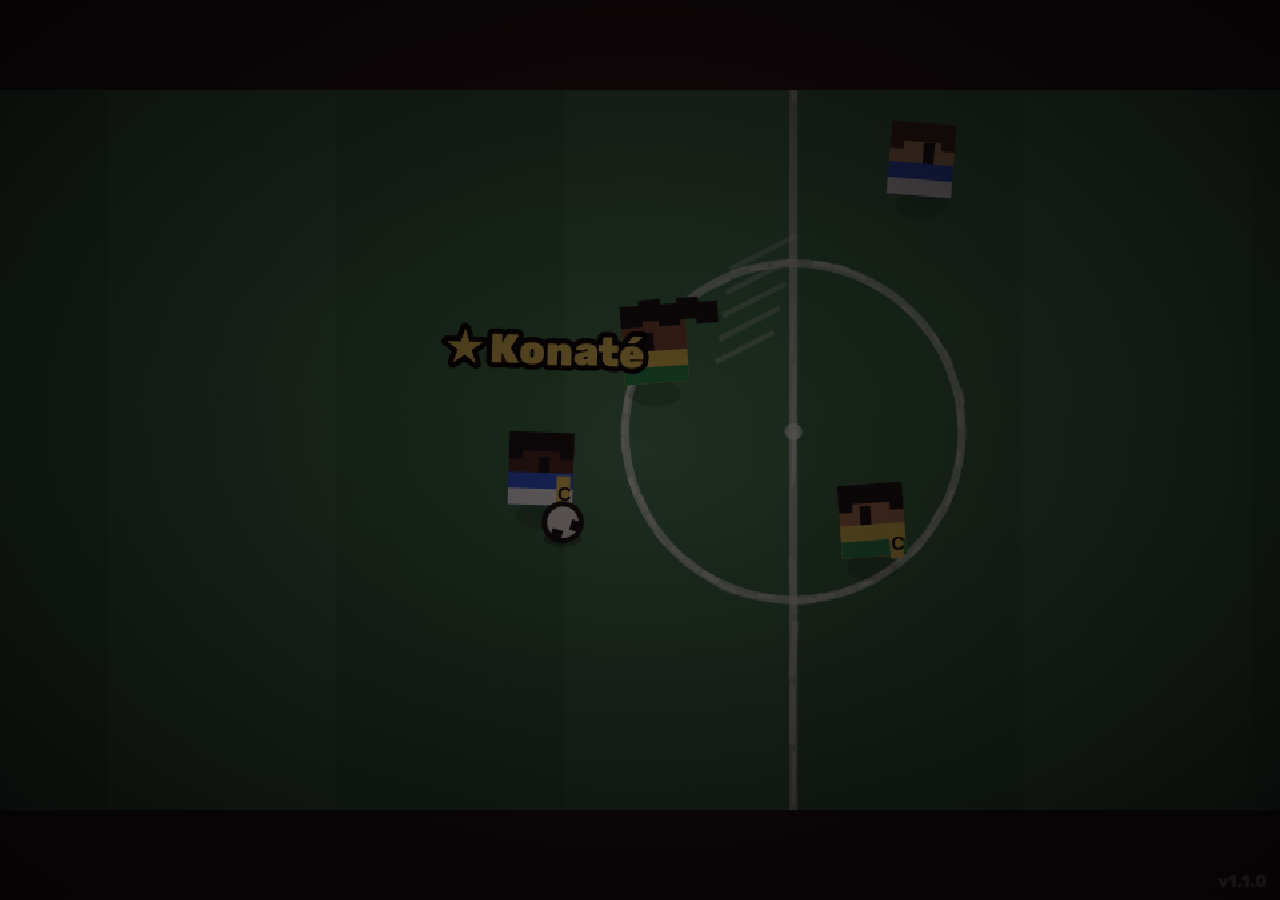
==== commit a84f9def: "Version 1.1.0 : toujours en paysage, menus, HUD, contrôles et logo refaits - Plateau paysage unique " ====
--- a/public/index.html
+++ b/public/index.html
@@ -3,1462 +3,20 @@
 <head>
 <meta charset="UTF-8" />
 <meta name="viewport" content="width=device-width, initial-scale=1.0, maximum-scale=1.0, user-scalable=no, viewport-fit=cover" />
-<title>BRUTAL FC - Game Only</title>
-<style>
-:root{--bg:#111316;--panel:rgba(11,13,17,.92);--line:rgba(255,255,255,.18);--txt:#fff8df;--muted:rgba(255,248,223,.72);--red:#ff3333;--gold:#ffd34a;--blue:#53d7ff}
-*{box-sizing:border-box}html,body{margin:0;width:100%;height:100%;overflow:hidden;background:radial-gradient(circle at 50% 28%,#4b1d18 0%,#15171c 56%,#06070a 100%);font-family:Arial,Helvetica,sans-serif;color:var(--txt);touch-action:none;user-select:none;-webkit-user-select:none}
-#wrap{position:fixed;inset:0;display:grid;place-items:center}canvas{width:min(100vw,calc(100vh * 16 / 9));height:min(100vh,calc(100vw * 9 / 16));image-rendering:pixelated;image-rendering:crisp-edges;background:#183d2b}
-
-/* NO WHITE BANDS PATCH
-   En paysage réel, certains mobiles affichent les zones hors viewport/safe-area en blanc si on ne couvre pas tout.
-   On force un fond plein écran sombre + panneaux latéraux décoratifs derrière le canvas. */
-html,body{
-  min-width:100%;
-  min-height:100%;
-  background:#06070a!important;
-}
-body::after{
-  content:"";
-  position:fixed;
-  inset:0;
-  z-index:-5;
-  pointer-events:none;
-  background:
-    radial-gradient(circle at 50% 30%, rgba(255,211,74,.16), transparent 22%),
-    radial-gradient(circle at 50% 55%, rgba(120,14,18,.42), transparent 46%),
-    linear-gradient(90deg,#090a0d 0%,#171016 14%,#191016 86%,#090a0d 100%);
-}
-#wrap{
-  background:
-    linear-gradient(90deg, rgba(255,211,74,.08), transparent 18%, transparent 82%, rgba(255,51,51,.08)),
-    radial-gradient(circle at 50% 50%, rgba(0,0,0,0) 0 42%, rgba(0,0,0,.36) 100%);
-}
-#wrap::before,#wrap::after{
-  content:"";
-  position:absolute;
-  top:0;
-  bottom:0;
-  width:max(0px, calc((100vw - min(100vw, calc(100vh * 16 / 9))) / 2));
-  pointer-events:none;
-  z-index:0;
-  background:
-    repeating-linear-gradient(0deg, rgba(255,211,74,.18) 0 12px, rgba(255,51,51,.16) 12px 24px, rgba(83,215,255,.13) 24px 36px),
-    #08090c;
-  opacity:.9;
-}
-#wrap::before{left:0;}
-#wrap::after{right:0;}
-canvas{position:relative;z-index:1;box-shadow:0 0 0 3px rgba(255,255,255,.06),0 24px 80px rgba(0,0,0,.75)}
-@media (orientation:landscape) and (max-height:560px){
-  html,body{width:100dvw;height:100dvh;background:#06070a!important;}
-  #wrap{width:100dvw;height:100dvh;overflow:hidden;background:#06070a;}
-  #wrap::before,#wrap::after{
-    width:max(0px, calc((100dvw - min(100dvw, calc(100dvh * 16 / 9))) / 2));
-  }
-}
-
-#topUi{position:fixed;top:8px;left:50%;transform:translateX(-50%);z-index:8;padding:8px 12px;border-radius:12px;border:1px solid var(--line);background:rgba(0,0,0,.55);font-weight:900;text-align:center;pointer-events:none;white-space:nowrap;text-shadow:0 2px 0 #000}
-#toast{position:fixed;top:58px;left:50%;transform:translateX(-50%);z-index:9;padding:8px 16px;border-radius:8px;border:2px solid rgba(255,255,255,.25);background:rgba(170,0,0,.86);font-size:20px;font-weight:900;text-transform:uppercase;letter-spacing:1px;opacity:0;transition:opacity .08s;pointer-events:none;text-align:center}
-#menu{position:fixed;inset:0;z-index:30;overflow-y:auto;overflow-x:hidden;-webkit-overflow-scrolling:touch;touch-action:pan-y;background:radial-gradient(circle at 50% 15%,rgba(255,210,74,.24),transparent 18%),radial-gradient(circle at 50% 38%,rgba(140,25,20,.96),rgba(7,8,10,.98) 67%);padding:14px;display:block}.panel{width:min(980px,100%);margin:0 auto 20px;padding:18px;border-radius:16px;border:1px solid rgba(255,211,74,.35);background:linear-gradient(180deg,rgba(20,14,10,.95),rgba(11,12,16,.95));box-shadow:0 28px 90px rgba(0,0,0,.65)}
-.cup{display:grid;place-items:center;margin:0 auto 8px;width:118px;height:118px;filter:drop-shadow(0 8px 0 rgba(0,0,0,.35))}.cup svg{width:118px;height:118px}h1{margin:0;text-align:center;font-size:clamp(40px,8vw,86px);line-height:.86;letter-spacing:-2px;text-transform:uppercase;color:#ff3838;text-shadow:0 5px 0 #4b0000}.sub{text-align:center;color:var(--muted);margin:8px 0 14px}.modeRow{display:grid;grid-template-columns:repeat(3,1fr);gap:10px;margin-bottom:12px}.modeBtn,.startBtn,.smallBtn{border:0;border-radius:10px;font-weight:900;color:white;background:linear-gradient(#333,#111);box-shadow:0 5px 0 #000;min-height:48px;cursor:pointer;touch-action:manipulation}.modeBtn.selected{background:linear-gradient(#ffcf40,#b77800);color:#160d00;box-shadow:0 5px 0 #5b3000}.startBtn{width:100%;margin-top:12px;background:linear-gradient(#ff4545,#a90000);box-shadow:0 6px 0 #520000;font-size:18px;height:58px}.countries{display:grid;grid-template-columns:repeat(4,minmax(0,1fr));gap:8px;max-height:390px;overflow-y:auto;padding:2px;touch-action:pan-y}.country{border:1px solid rgba(255,255,255,.14);border-radius:10px;padding:9px;background:rgba(255,255,255,.055);cursor:pointer;min-height:88px;touch-action:manipulation}.country.selected{background:rgba(255,211,74,.18);border-color:var(--gold);outline:2px solid rgba(255,211,74,.28)}.kit{width:38px;height:38px;border:2px solid #111;box-shadow:4px 5px 0 rgba(0,0,0,.28);margin-bottom:5px}.country strong{font-size:13px;display:block}.stats{font-size:10.5px;color:var(--muted);line-height:1.25}.menuWizard{max-width:860px}.menuBody{display:grid;gap:10px;margin-top:10px}.menuGrid{display:grid;grid-template-columns:repeat(3,minmax(0,1fr));gap:10px}.menuGrid.two{grid-template-columns:repeat(2,minmax(0,1fr))}.menuCard,.selectorBtn{border:1px solid rgba(255,255,255,.14);border-radius:12px;padding:14px;background:rgba(255,255,255,.055);color:#fff;min-height:74px;text-align:left;font-weight:900;touch-action:manipulation}.menuCard small,.selectorBtn small{display:block;margin-top:5px;color:var(--muted);font-weight:700;line-height:1.25}.menuCard.selected,.selectorBtn.selected,.menuCard.focused,.selectorBtn.focused{background:rgba(255,211,74,.20);border-color:var(--gold);outline:2px solid rgba(255,211,74,.35);color:#fff8df}.selectorLine{display:grid;grid-template-columns:54px 1fr 54px;gap:8px;align-items:center}.selectorTitle{text-align:center;font-weight:900;font-size:22px}.selectorStats{text-align:center;color:var(--muted);font-size:12px;margin-top:4px}.menuHint{margin-top:8px;text-align:center;color:var(--muted);font-size:12px}.backBtn{background:rgba(0,0,0,.42)}
-.simpleSteps{display:grid;gap:12px}.bigChoice{min-height:82px;border-radius:18px;padding:16px 18px;font-size:22px;text-align:center;display:grid;place-items:center;background:rgba(255,255,255,.055);border:1px solid rgba(255,255,255,.13);color:#fff;font-weight:900;touch-action:manipulation}.bigChoice small{display:block;font-size:12px;color:var(--muted);font-weight:700;margin-top:5px}.bigChoice.selected,.bigChoice.focused{background:rgba(255,211,74,.22);border-color:var(--gold);outline:3px solid rgba(255,211,74,.30)}.simpleSelector{display:grid;grid-template-columns:66px 1fr 66px;gap:10px;align-items:center;margin:8px 0}.arrowBtn{height:74px;border-radius:18px;border:1px solid rgba(255,255,255,.13);background:rgba(255,255,255,.07);color:#fff;font-size:34px;font-weight:900}.arrowBtn.focused{background:rgba(255,211,74,.22);border-color:var(--gold)}.teamPickCard{min-height:122px;border-radius:22px;border:1px solid rgba(255,255,255,.14);background:rgba(0,0,0,.24);display:grid;place-items:center;text-align:center;padding:12px}.flagBig{font-size:44px;line-height:1}.flagMed{font-size:30px;margin-right:8px}.teamNameBig{font-size:28px;font-weight:900;margin-top:4px}.teamSub{font-size:12px;color:var(--muted);margin-top:4px}.pillRow{display:grid;grid-template-columns:repeat(3,1fr);gap:8px}.pillRow.two{grid-template-columns:repeat(2,1fr)}.sectionLabel{margin:10px 0 2px;text-align:center;color:#ffd34a;font-weight:900;letter-spacing:.5px}.tacticCard{min-height:110px;border-radius:20px;border:1px solid rgba(255,255,255,.13);background:rgba(0,0,0,.24);padding:12px;text-align:center}.tacticCard strong{font-size:22px}.tacticCard small{display:block;color:var(--muted);margin-top:6px;line-height:1.25}.menuPageTitle{text-align:center;color:#fff8df;font-weight:900;font-size:18px;margin-top:6px}.menuWizard .startBtn{max-width:520px;margin-left:auto;margin-right:auto}.navSoft{opacity:.78}
-@media(max-width:820px){.menuGrid,.menuGrid.two,.pillRow,.pillRow.two{grid-template-columns:1fr}.selectorTitle{font-size:18px}.menuCard,.selectorBtn{min-height:58px;padding:11px}.menuHint{display:none}.bigChoice{min-height:58px;font-size:17px}.simpleSelector{grid-template-columns:50px 1fr 50px}.arrowBtn{height:58px}.teamPickCard{min-height:82px}.flagBig{font-size:32px}.teamNameBig{font-size:20px}.tacticCard strong{font-size:18px}}
-.banner{position:relative;overflow:hidden;height:96px;margin:8px 0 14px;border-radius:14px;border:2px solid rgba(255,211,74,.28);background:linear-gradient(180deg,#257541,#0f3a25);box-shadow:inset 0 0 0 3px rgba(255,255,255,.05)}.banner:before{content:"";position:absolute;inset:12px;border:2px solid rgba(255,255,255,.45);border-left:0;border-right:0}.banner .mini{position:absolute;width:24px;height:24px;box-shadow:4px 5px 0 rgba(0,0,0,.35);background:linear-gradient(to bottom,#f0c58d 0 45%,var(--c) 45% 78%,var(--s) 78%);border:2px solid #111}.banner .m1{--c:#245dff;--s:#fff;left:19%;top:35px}.banner .m2{--c:#f4d03f;--s:#159b4c;left:42%;top:26px}.banner .m3{--c:#ff3333;--s:#ffd34a;left:66%;top:43px;transform:rotate(-18deg)}.banner .ballMini{position:absolute;left:52%;top:47px;width:14px;height:14px;border-radius:50%;background:#fff;border:2px solid #111}.banner .splash{position:absolute;left:70%;top:30px;width:70px;height:34px;background:radial-gradient(circle,#d00000 0 34%,transparent 36%),radial-gradient(circle at 70% 70%,#8a0000 0 22%,transparent 24%);filter:drop-shadow(0 2px 0 #3a0000)}.banner .crowd{position:absolute;left:0;right:0;bottom:0;height:16px;background:repeating-linear-gradient(90deg,#ffd34a 0 8px,#ff3333 8px 16px,#53d7ff 16px 24px,#fff 24px 32px);opacity:.9}
-#hudBtns{position:fixed;right:10px;top:8px;z-index:10;display:none;gap:6px}.smallBtn{min-height:36px;padding:0 10px;background:rgba(0,0,0,.62);border:1px solid rgba(255,255,255,.18);box-shadow:none;color:#fff8df}
-#mobileControls{position:fixed;inset:0;z-index:12;display:none;pointer-events:none}.stickBase{position:absolute;left:24px;bottom:32px;width:132px;height:132px;border-radius:50%;background:rgba(255,255,255,.045);border:2px solid rgba(255,255,255,.10);pointer-events:auto;touch-action:none;z-index:1}.stickBase.dynamicStick{opacity:.16;transition:opacity .08s,left .04s,top .04s}.stickBase.dynamicStick.active{opacity:.62}.stickNub{position:absolute;left:42px;top:42px;width:48px;height:48px;border-radius:50%;background:rgba(255,255,255,.28);box-shadow:0 4px 0 rgba(0,0,0,.22)}.btns{position:absolute;right:14px;bottom:26px;display:grid;grid-template-columns:repeat(2,74px);gap:12px;pointer-events:auto;touch-action:none;z-index:3}.mbtn{width:74px;height:74px;border-radius:18px;border:2px solid rgba(255,255,255,.10);background:rgba(0,0,0,.34);color:rgba(255,255,255,.92);font-size:12px;font-weight:900;display:grid;place-items:center;box-shadow:0 3px 0 rgba(0,0,0,.28);touch-action:none;position:relative;backdrop-filter:blur(2px)}.mbtn.down{transform:translateY(3px);box-shadow:0 1px 0 rgba(0,0,0,.28);background:rgba(160,0,0,.58)}
-#help{position:fixed;left:10px;bottom:10px;z-index:5;max-width:430px;padding:9px 11px;border-radius:8px;background:rgba(0,0,0,.58);font-size:13px;line-height:1.35;color:rgba(255,255,255,.82);border:1px solid rgba(255,255,255,.14)}
-#debugLog{position:fixed;left:10px;right:10px;bottom:8px;z-index:80;max-height:104px;overflow:auto;padding:7px 9px;border-radius:8px;background:rgba(0,0,0,.72);border:1px solid rgba(255,80,80,.45);color:#ffd34a;font:10px/1.35 Consolas,monospace;pointer-events:auto;white-space:pre-wrap;display:none}#debugLog.hasError{display:block}.pauseBtns{display:grid;gap:10px;margin-top:14px}.pauseBtns button{border:0;border-radius:10px;min-height:46px;padding:0 18px;font-weight:900;color:white;background:linear-gradient(#333,#111);box-shadow:0 5px 0 #000}.pauseBtns button.primary{background:linear-gradient(#ffcf40,#b77800);color:#160d00;box-shadow:0 5px 0 #5b3000}
-@media(max-width:820px){.banner{height:76px;margin:6px 0 10px}.banner .splash{left:68%;transform:scale(.82)}#mobileControls{display:block}#help{display:none}#debugLog{font-size:9px;max-height:76px;left:6px;right:6px;bottom:4px}#topUi{font-size:11px;max-width:72vw;overflow:hidden;text-overflow:ellipsis}.panel{padding:12px;border-radius:12px}.cup{width:82px;height:82px}.cup svg{width:82px;height:82px}h1{font-size:clamp(34px,12vw,54px)}.sub{font-size:12px;line-height:1.25}.modeRow{grid-template-columns:1fr;gap:7px}.modeBtn{min-height:44px}.countries{grid-template-columns:repeat(2,minmax(0,1fr));max-height:none;overflow:visible}.country{min-height:86px;padding:8px}.startBtn{position:sticky;bottom:8px;z-index:40;height:58px}.btns{right:10px;bottom:22px;grid-template-columns:repeat(2,70px);gap:10px}.mbtn{width:70px;height:70px}.stickBase{left:16px;bottom:26px;width:132px;height:132px}.stickNub{left:42px;top:42px}}
-
-#debugPanel{position:fixed;right:10px;top:58px;z-index:90;pointer-events:auto;width:230px;max-width:calc(100vw - 20px);max-height:calc(100vh - 76px);overflow-y:auto;padding:10px;border:1px solid rgba(255,211,74,.35);border-radius:10px;background:rgba(6,8,12,.82);backdrop-filter:blur(8px);font-size:11px;color:#fff8df;display:none}
-#debugPanel.open{display:block}
-#debugPanel h3{margin:0 0 8px;font-size:12px;color:#ffd34a;text-transform:uppercase}
-.dbgRow{display:grid;grid-template-columns:74px 1fr 34px;gap:6px;align-items:center;margin:6px 0}.dbgRow input{width:100%}.dbgVal{text-align:right;color:#53d7ff;font-weight:900}.dbgSave{display:grid;grid-template-columns:1fr 1fr;gap:6px;margin-top:9px}.dbgSave button,.dbgSave label{border:0;border-radius:8px;min-height:32px;padding:8px 6px;background:linear-gradient(#333,#111);color:#fff;font-size:10px;font-weight:900;text-align:center;box-shadow:0 3px 0 #000;cursor:pointer}.dbgSave .primary{background:linear-gradient(#ffcf40,#b77800);color:#160d00;box-shadow:0 3px 0 #5b3000}.dbgSave input{display:none}
-#matchIntro,#goalPause{position:fixed;inset:0;z-index:20;display:none;align-items:center;justify-content:center;pointer-events:none;background:linear-gradient(90deg,rgba(0,0,0,.60),rgba(80,8,8,.35),rgba(0,0,0,.60));overflow:hidden}
-.introCard,.goalCard{position:relative;text-align:center;border:1px solid rgba(255,211,74,.55);border-radius:18px;background:rgba(8,10,14,.82);padding:22px 28px;box-shadow:0 30px 90px rgba(0,0,0,.7)}
-.introCrowd{position:absolute;inset:auto 0 0 0;height:115px;background:repeating-linear-gradient(90deg,#ffd34a 0 9px,#ff3333 9px 18px,#53d7ff 18px 27px,#fff 27px 36px);opacity:.22;animation:panCrowd 2.2s linear infinite}
-@keyframes panCrowd{from{transform:translateX(0)}to{transform:translateX(-72px)}}
-.versus{font-size:42px;font-weight:900;color:#ffd34a;text-shadow:0 4px #600}.introTeams{font-size:24px;font-weight:900}.skipHint{margin-top:10px;color:rgba(255,255,255,.75);font-size:12px}.goalCard h2{font-size:56px;margin:0;color:#ffd34a;text-shadow:0 5px #8b0000}.goalCard p{margin:6px 0 0;font-weight:900}.endBtns{display:flex;gap:10px;justify-content:center;margin-top:14px;pointer-events:auto}.endBtns button{border:0;border-radius:10px;padding:12px 16px;font-weight:900;color:#160d00;background:linear-gradient(#ffd34a,#b77800);box-shadow:0 4px 0 #5b3000;cursor:pointer}
-@media(max-width:820px){#debugPanel{top:48px;right:6px;width:205px;font-size:10px}.dbgRow{grid-template-columns:62px 1fr 30px}.introCard,.goalCard{width:calc(100vw - 28px);padding:18px 14px}.versus{font-size:30px}.introTeams{font-size:18px}.goalCard h2{font-size:42px}}
-
-/* Mobile portrait auto-landscape: rotation visuelle du jeu ET du menu.
-   Le navigateur ne laisse pas toujours verrouiller l’orientation sans fullscreen,
-   donc on force un vrai layout paysage par rotation CSS. Oui, parce que mobile web aime compliquer la vie. */
-@media (max-width:900px) and (orientation:portrait){
-  body::before{
-    content:"MODE PAYSAGE AUTO";
-    position:fixed;
-    left:50%;top:8px;
-    transform:translateX(-50%);
-    z-index:1000;
-    padding:4px 8px;
-    border-radius:999px;
-    background:rgba(0,0,0,.55);
-    color:#ffd34a;
-    font-size:10px;
-    font-weight:900;
-    letter-spacing:.5px;
-    pointer-events:none;
-  }
-
-  #wrap,#menu,#mobileControls,#matchIntro,#goalPause,#endOverlay{
-    position:fixed;
-    inset:auto;
-    left:50%;
-    top:50%;
-    width:100vh;
-    height:100vw;
-    transform:translate(-50%,-50%) rotate(90deg);
-    transform-origin:center center;
-  }
-
-  #wrap{display:grid;place-items:center;}
-  #wrap canvas{
-    width:min(100vh, calc(100vw * 16 / 9));
-    height:min(100vw, calc(100vh * 9 / 16));
-  }
-
-  #menu{
-    overflow-y:auto;
-    overflow-x:hidden;
-    padding:8px;
-    touch-action:pan-y;
-  }
-
-  #menu .panel{
-    width:min(96vh, 980px);
-    margin:0 auto 12px;
-    padding:10px;
-  }
-
-  #menu .cup{display:none;}
-  #menu h1{font-size:36px;}
-  #menu .sub{display:none;}
-  #menu .banner{height:64px;margin:4px 0 8px;}
-  #menu .modeRow{grid-template-columns:repeat(3,1fr);gap:6px;margin-bottom:8px;}
-  #menu .modeBtn{min-height:38px;font-size:11px;}
-  #menu .countries{grid-template-columns:repeat(4,1fr);max-height:calc(100vw - 178px);overflow-y:auto;gap:6px;}
-  #menu .country{min-height:62px;display:grid;grid-template-columns:28px 1fr;column-gap:6px;padding:5px;}
-  #menu .kit{width:26px;height:26px;grid-row:1/3;margin:0;}
-  #menu .country strong{font-size:11px;}
-  #menu .stats{font-size:8.5px;}
-  #menu .startBtn{position:sticky;bottom:4px;height:44px;margin-top:8px;}
-
-  #topUi{
-    top:50%;
-    left:50%;
-    transform:translate(-50%,-50%) rotate(90deg) translateY(calc(-50vh + 18px));
-    max-width:72vh;
-    font-size:10px;
-  }
-
-  #toast{
-    top:50%;
-    left:50%;
-    transform:translate(-50%,-50%) rotate(90deg) translateY(calc(-50vh + 58px));
-    font-size:14px;
-    max-width:72vh;
-  }
-
-  #hudBtns{
-    top:50%;
-    right:auto;
-    left:50%;
-    transform:translate(-50%,-50%) rotate(90deg) translate(38vh, calc(-50vw + 18px));
-  }
-
-  #debugPanel{
-    top:50%;
-    right:auto;
-    left:50%;
-    transform:translate(-50%,-50%) rotate(90deg) translate(22vh, calc(-50vw + 72px));
-    width:205px;
-  }
-}
-
-@media(max-height:520px) and (orientation:landscape){#menu{padding:8px}.panel{padding:10px}.cup{display:none}h1{font-size:36px}.sub{display:none}.modeRow{grid-template-columns:repeat(3,1fr);gap:6px}.modeBtn{min-height:38px}.countries{grid-template-columns:repeat(4,1fr);max-height:180px;overflow-y:auto}.country{min-height:62px;display:grid;grid-template-columns:30px 1fr;column-gap:6px;padding:5px}.kit{width:28px;height:28px;grid-row:1/3;margin:0}.stats{font-size:9px}.startBtn{height:46px;margin-top:8px}}
-
-
-/* PATCH MOBILE PAYSAGE INPUTS
-   Correction principale : en paysage réel, certains téléphones ont une largeur > 820px,
-   donc l'ancien media query ne montrait plus correctement les contrôles. Bravo le web mobile. */
-@media (hover:none), (pointer:coarse), (max-height:560px) and (orientation:landscape){
-  #mobileControls{display:block;z-index:24;pointer-events:none;}
-  #help{display:none!important;}
-  .btns{right:calc(env(safe-area-inset-right,0px) + 14px);bottom:calc(env(safe-area-inset-bottom,0px) + 26px);z-index:60;pointer-events:auto;}
-  .mbtn{width:74px;height:74px;pointer-events:auto;touch-action:none;-webkit-tap-highlight-color:transparent;user-select:none;-webkit-user-select:none;background:rgba(0,0,0,.30);border-color:rgba(255,255,255,.08);}
-  .stickBase{left:calc(env(safe-area-inset-left,0px) + 18px);bottom:calc(env(safe-area-inset-bottom,0px) + 28px);z-index:50;pointer-events:auto;touch-action:none;}
-  .modeBtn,.startBtn,.country,.smallBtn{touch-action:manipulation;-webkit-tap-highlight-color:transparent;}
-}
-@media (orientation:landscape) and (max-height:560px){
-  canvas{width:min(100dvw,calc(100dvh * 16 / 9));height:min(100dvh,calc(100dvw * 9 / 16));}
-  #menu{padding:8px calc(env(safe-area-inset-right,0px) + 8px) 8px calc(env(safe-area-inset-left,0px) + 8px);}
-  #menu .panel{max-width:980px;margin:0 auto;padding:10px;}
-  #menu .countries{grid-template-columns:repeat(4,1fr);max-height:calc(100dvh - 210px);overflow-y:auto;}
-  #menu .startBtn{position:sticky;bottom:8px;z-index:80;}
-  #topUi{max-width:60vw;}
-}
-
-.simpleSteps .country,.simpleSteps .countries{display:none!important}@media(max-height:520px) and (orientation:landscape){.simpleSelector{grid-template-columns:52px 1fr 52px}.teamPickCard{min-height:72px}.bigChoice{min-height:50px;font-size:15px}.flagBig{font-size:28px}.teamNameBig{font-size:18px}.tacticCard{min-height:72px}.tacticCard strong{font-size:17px}.tacticCard small{font-size:10px}.pillRow{grid-template-columns:repeat(3,1fr)}}
-
-/* --- UI REDESIGN OVERRIDES --- */
-#topUi{display:flex;align-items:center;gap:8px;padding:10px 16px;border-radius:18px;border-color:rgba(255,211,74,.25);background:linear-gradient(180deg,rgba(8,12,14,.92),rgba(8,12,14,.72));box-shadow:0 10px 35px rgba(0,0,0,.35), inset 0 0 0 1px rgba(255,255,255,.04);backdrop-filter:blur(6px)}
-#topUi .hudCup{font-size:18px;filter:drop-shadow(0 2px 0 #000)}
-#topUi .hudLabel{letter-spacing:.4px}
-#toast{background:linear-gradient(180deg,rgba(255,70,70,.96),rgba(162,0,0,.90));box-shadow:0 10px 28px rgba(0,0,0,.35)}
-#menu{background:radial-gradient(circle at 50% 10%,rgba(255,211,74,.20),transparent 18%),linear-gradient(180deg,#310909 0%,#120d14 58%,#090c10 100%)}
-.panel.menuWizard{position:relative;overflow:hidden;border-radius:28px;border:1px solid rgba(255,211,74,.26);box-shadow:0 35px 100px rgba(0,0,0,.65), inset 0 0 0 1px rgba(255,255,255,.03)}
-.panel.menuWizard::before{content:"";position:absolute;inset:0;background:radial-gradient(circle at 50% -10%,rgba(255,222,110,.18),transparent 34%),radial-gradient(circle at 0% 100%,rgba(83,215,255,.08),transparent 26%),radial-gradient(circle at 100% 100%,rgba(255,51,51,.08),transparent 24%);pointer-events:none}
-.panel.menuWizard::after{content:"";position:absolute;left:0;right:0;bottom:0;height:22px;background:repeating-linear-gradient(90deg,#ffd34a 0 10px,#ff3333 10px 20px,#53d7ff 20px 30px,#fff 30px 40px);opacity:.78;pointer-events:none}
-#menu .cup{margin-bottom:2px;filter:drop-shadow(0 10px 16px rgba(0,0,0,.45))}
-#menu h1{letter-spacing:-3px;text-shadow:0 5px 0 #540606,0 16px 30px rgba(0,0,0,.45)}
-#menu .sub{max-width:780px;margin:10px auto 18px;font-size:15px;line-height:1.35}
-.banner{height:122px;border-radius:22px;border:1px solid rgba(255,211,74,.22);background:linear-gradient(180deg,#2c7a45 0%,#145434 54%,#0c3320 100%);box-shadow:inset 0 0 0 2px rgba(255,255,255,.04),0 14px 30px rgba(0,0,0,.18)}
-.banner:before{inset:14px;border-top:2px solid rgba(255,255,255,.45);border-bottom:2px solid rgba(255,255,255,.45)}
-.banner .mini{width:28px;height:28px}.banner .ballMini{width:16px;height:16px}
-.menuStepHeader{position:relative;padding:12px 14px 14px;border-radius:22px;background:linear-gradient(180deg,rgba(255,255,255,.06),rgba(255,255,255,.03));border:1px solid rgba(255,255,255,.10);box-shadow:inset 0 0 0 1px rgba(255,255,255,.02)}
-.menuStepTitle{font-size:24px;font-weight:900;text-align:center;color:#fff8df;text-shadow:0 2px 0 #000;margin-bottom:6px}.menuStepSub{font-size:13px;color:var(--muted);text-align:center;max-width:620px;margin:0 auto}
-.stepChips{display:flex;justify-content:center;gap:8px;margin-bottom:10px;flex-wrap:wrap}.stepChip{min-width:86px;padding:8px 12px;border-radius:999px;background:rgba(255,255,255,.06);border:1px solid rgba(255,255,255,.10);font-size:12px;font-weight:900;color:var(--muted);text-transform:uppercase;letter-spacing:.8px}.stepChip.active{background:linear-gradient(180deg,rgba(255,211,74,.28),rgba(255,159,42,.18));color:#fff8df;border-color:rgba(255,211,74,.45);box-shadow:0 6px 16px rgba(0,0,0,.18)}
-.bigChoice,.teamPickCard,.tacticCard,.arrowBtn,.smallBtn,.startBtn{transition:transform .12s ease, box-shadow .12s ease, border-color .12s ease, background .12s ease}
-.bigChoice{display:flex;align-items:center;justify-content:flex-start;gap:14px;text-align:left;padding:16px 18px;background:linear-gradient(180deg,rgba(255,255,255,.07),rgba(255,255,255,.03));border-color:rgba(255,255,255,.12);box-shadow:0 10px 18px rgba(0,0,0,.16)}.bigChoice:hover,.bigChoice.focused,.bigChoice.selected,.arrowBtn.focused{transform:translateY(-2px)}.bigChoice.selected,.bigChoice.focused{background:linear-gradient(180deg,rgba(255,211,74,.28),rgba(255,144,0,.14));box-shadow:0 12px 28px rgba(0,0,0,.22)}
-.choiceIcon{width:52px;height:52px;border-radius:16px;display:grid;place-items:center;font-size:26px;background:linear-gradient(180deg,rgba(255,255,255,.12),rgba(255,255,255,.03));border:1px solid rgba(255,255,255,.12);box-shadow:inset 0 0 0 1px rgba(255,255,255,.03)}.choiceText{display:block;flex:1}.choiceText small{margin-top:6px}
-.simpleSelector{gap:12px}.arrowBtn{height:82px;border-radius:22px;background:linear-gradient(180deg,rgba(255,255,255,.09),rgba(255,255,255,.04));box-shadow:0 10px 20px rgba(0,0,0,.16)}
-.teamPickCard{position:relative;overflow:hidden;min-height:172px;border-radius:24px;background:linear-gradient(180deg,rgba(17,22,28,.96),rgba(8,10,14,.92));border:1px solid rgba(255,255,255,.11);box-shadow:0 14px 32px rgba(0,0,0,.20), inset 0 0 0 1px rgba(255,255,255,.02)}.teamPickCard::before{content:"";position:absolute;inset:auto 12px 12px 12px;height:26px;border-radius:14px;background:linear-gradient(90deg,rgba(255,211,74,.08),rgba(255,255,255,.00),rgba(83,215,255,.08));pointer-events:none}.teamCardInner{position:relative;z-index:1;width:100%}.teamNameBig{font-size:30px;text-shadow:0 3px 0 #000}.teamSub{font-size:12px;letter-spacing:.3px}.teamBadgeLine{display:flex;justify-content:center;gap:6px;flex-wrap:wrap;margin-top:10px}.statBadge{padding:5px 8px;border-radius:999px;background:rgba(255,255,255,.07);border:1px solid rgba(255,255,255,.09);font-size:11px;font-weight:900;color:#fff8df}.flagBig{font-size:48px;filter:drop-shadow(0 4px 8px rgba(0,0,0,.35))}
-.tacticCard{display:grid;align-content:start;gap:8px;min-height:184px;border-radius:24px;background:linear-gradient(180deg,rgba(14,19,24,.95),rgba(8,10,14,.92));box-shadow:0 14px 32px rgba(0,0,0,.18)}.tacticHead{display:flex;align-items:center;justify-content:center;gap:8px}.tacticEmoji{width:38px;height:38px;border-radius:12px;display:grid;place-items:center;background:rgba(255,255,255,.08);font-size:22px}.tacticPitch{position:relative;height:72px;border-radius:16px;background:linear-gradient(180deg,#2b7642,#1c5b33);border:1px solid rgba(255,255,255,.12);overflow:hidden;box-shadow:inset 0 0 0 2px rgba(255,255,255,.03)}.tacticPitch::before{content:"";position:absolute;inset:8px;border:2px solid rgba(255,255,255,.20)}.tacticPitch::after{content:"";position:absolute;left:50%;top:8px;bottom:8px;width:2px;background:rgba(255,255,255,.16)}.tacticDot{position:absolute;width:9px;height:9px;border-radius:50%;background:#ffd34a;border:2px solid rgba(0,0,0,.36);box-shadow:0 2px 6px rgba(0,0,0,.28)}
-.sectionLabel{margin:14px 0 4px;font-size:14px;text-transform:uppercase;letter-spacing:1px}.startBtn{max-width:560px;margin:14px auto 0;border-radius:18px;height:60px;background:linear-gradient(180deg,#ff5c5c,#b40000);box-shadow:0 8px 0 #520000,0 16px 28px rgba(0,0,0,.25);font-size:18px;letter-spacing:.8px}.startBtn:hover{transform:translateY(-2px)}
-.menuHint{margin:14px 0 8px;padding:10px 14px;border-radius:999px;background:rgba(0,0,0,.22);border:1px solid rgba(255,255,255,.08)}.smallBtn{border-radius:16px;background:linear-gradient(180deg,rgba(24,24,24,.96),rgba(7,7,7,.96));border:1px solid rgba(255,255,255,.08);box-shadow:0 8px 20px rgba(0,0,0,.20)}#pauseBtn{padding:0 18px;min-width:114px;height:56px;font-size:17px}
-.introCard,.goalCard{border-radius:28px;background:linear-gradient(180deg,rgba(12,14,20,.94),rgba(10,10,14,.88));border:1px solid rgba(255,211,74,.28);box-shadow:0 28px 70px rgba(0,0,0,.45), inset 0 0 0 1px rgba(255,255,255,.03)}.introBadge,.overlayTopIcon,.goalBurst{display:inline-flex;align-items:center;justify-content:center;margin:0 auto 10px;padding:8px 14px;border-radius:999px;background:rgba(255,255,255,.08);border:1px solid rgba(255,255,255,.10);font-size:12px;font-weight:900;letter-spacing:.8px;color:#fff8df}.overlayTopIcon,.goalBurst{font-size:28px;width:60px;height:60px;padding:0}.endBtns button,.pauseBtns button{border-radius:16px;border:0;padding:14px 16px;font-weight:900;background:linear-gradient(180deg,rgba(255,211,74,.95),rgba(212,158,48,.95));color:#170e00;box-shadow:0 6px 0 rgba(88,57,0,.95)}.pauseBtns .primary{background:linear-gradient(180deg,#ff5959,#c00000);color:#fff;box-shadow:0 6px 0 #650000}
-#help{padding:12px 14px;border-radius:18px;background:rgba(0,0,0,.52);border:1px solid rgba(255,255,255,.08);backdrop-filter:blur(6px)}
-@media(max-width:820px){.menuStepTitle{font-size:20px}.menuStepSub{font-size:12px}.choiceIcon{width:42px;height:42px;font-size:22px;border-radius:12px}.teamPickCard{min-height:150px}.teamNameBig{font-size:24px}.tacticCard{min-height:162px}.tacticPitch{height:64px}#pauseBtn{min-width:92px;height:48px;font-size:14px;padding:0 14px}}
-
-
-/* --- COMPACT MENU + SPRINT BAR PATCH --- */
-@media(max-width:820px){
-  #menu{padding:6px!important;}
-  #menu .panel{padding:8px!important;border-radius:18px!important;max-width:100%!important;margin:0 auto 8px!important;}
-  #menu .cup{display:none!important;}
-  #menu h1{font-size:34px!important;line-height:.86!important;margin:0!important;}
-  #menu .sub{font-size:11px!important;line-height:1.15!important;margin:4px auto 6px!important;max-width:92vw!important;}
-  #menu .banner{height:50px!important;margin:4px 0 6px!important;border-radius:14px!important;}
-  .menuStepHeader{padding:7px 8px!important;border-radius:14px!important;}
-  .menuStepTitle{font-size:15px!important;margin-bottom:2px!important;}
-  .menuStepSub{font-size:10px!important;line-height:1.12!important;}
-  .stepChips{gap:5px!important;margin-bottom:5px!important;}
-  .stepChip{min-width:68px!important;padding:5px 8px!important;font-size:10px!important;}
-  .simpleSteps,.menuBody{gap:6px!important;margin-top:6px!important;}
-  .bigChoice{min-height:46px!important;padding:8px 10px!important;border-radius:14px!important;font-size:14px!important;gap:8px!important;box-shadow:0 4px 8px rgba(0,0,0,.16)!important;}
-  .bigChoice small{font-size:9px!important;margin-top:2px!important;line-height:1.08!important;}
-  .choiceIcon{width:32px!important;height:32px!important;font-size:18px!important;border-radius:10px!important;}
-  .sectionLabel{margin:6px 0 2px!important;font-size:10px!important;}
-  .simpleSelector{grid-template-columns:42px 1fr 42px!important;gap:5px!important;margin:4px 0!important;}
-  .arrowBtn{height:46px!important;border-radius:12px!important;font-size:24px!important;}
-  .teamPickCard{min-height:82px!important;border-radius:16px!important;padding:7px!important;}
-  .flagBig{font-size:26px!important;}
-  .teamNameBig{font-size:17px!important;margin-top:1px!important;}
-  .teamSub{font-size:9px!important;margin-top:1px!important;}
-  .teamBadgeLine{margin-top:4px!important;gap:3px!important;}
-  .statBadge{font-size:8px!important;padding:3px 5px!important;}
-  .pillRow,.pillRow.two{gap:5px!important;}
-  .menuHint{font-size:9px!important;padding:5px 8px!important;margin:5px 0 2px!important;border-radius:12px!important;}
-  .startBtn{height:44px!important;margin-top:6px!important;border-radius:14px!important;font-size:14px!important;box-shadow:0 4px 0 #520000!important;}
-  #pauseBtn{height:42px!important;min-width:82px!important;font-size:12px!important;border-radius:12px!important;}
-}
-
-
-/* --- EXTRA COMPACT MOBILE MENU --- */
-@media(max-width:820px), (max-height:560px){
-  #menu{padding:4px!important;overflow:hidden!important;}
-  #menu .panel.menuWizard{width:100%!important;max-width:100%!important;margin:0!important;padding:6px!important;border-radius:14px!important;max-height:100dvh!important;overflow:hidden!important;}
-  #menu .cup,#menu .banner,#menu .sub,.menuHint,.menuStepSub{display:none!important;}
-  #menu h1{font-size:26px!important;line-height:.9!important;margin:0 0 4px!important;letter-spacing:-1px!important;}
-  #countryList{gap:4px!important;max-height:calc(100dvh - 54px)!important;overflow:hidden!important;}
-  .menuStepHeader{padding:4px 6px!important;border-radius:10px!important;margin-bottom:3px!important;}
-  .stepChips{gap:4px!important;margin-bottom:2px!important;}
-  .stepChip{min-width:54px!important;padding:3px 6px!important;font-size:9px!important;letter-spacing:.2px!important;}
-  .menuStepTitle{font-size:13px!important;margin:0!important;line-height:1.05!important;}
-  .simpleSteps{gap:4px!important;}
-  .bigChoice{min-height:36px!important;padding:5px 7px!important;border-radius:10px!important;font-size:12px!important;gap:6px!important;box-shadow:0 2px 5px rgba(0,0,0,.18)!important;}
-  .bigChoice small{display:none!important;}
-  .choiceIcon{width:28px!important;height:28px!important;border-radius:9px!important;font-size:16px!important;}
-  .simpleSelector{grid-template-columns:34px 1fr 34px!important;gap:4px!important;margin:2px 0!important;}
-  .arrowBtn{height:40px!important;border-radius:10px!important;font-size:22px!important;}
-  .teamPickCard{min-height:52px!important;border-radius:12px!important;padding:4px!important;}
-  .flagBig{font-size:22px!important;line-height:1!important;}
-  .teamNameBig{font-size:15px!important;margin-top:0!important;line-height:1.05!important;}
-  .teamSub{font-size:9px!important;margin-top:1px!important;}
-  .teamBadgeLine{display:none!important;}
-  .sectionLabel{margin:4px 0 1px!important;font-size:10px!important;letter-spacing:.4px!important;}
-  .pillRow,.pillRow.two{gap:4px!important;}
-  .startBtn{height:38px!important;min-height:38px!important;margin-top:4px!important;border-radius:12px!important;font-size:13px!important;box-shadow:0 4px 0 #520000!important;}
-  .menuWizard .startBtn{max-width:100%!important;}
-}
-@media(max-height:420px) and (orientation:landscape){
-  #menu h1{font-size:22px!important;}
-  #countryList{max-height:calc(100dvh - 44px)!important;}
-  .menuStepHeader{display:none!important;}
-  .teamPickCard{min-height:46px!important;}
-  .bigChoice{min-height:32px!important;font-size:11px!important;}
-  .arrowBtn{height:34px!important;}
-  .sectionLabel{font-size:9px!important;margin:2px 0!important;}
-}
-
-
-/* --- ULTRA COMPACT MOBILE MENU --- */
-.compactModeGrid{display:grid;grid-template-columns:1fr;gap:6px}
-.compactCard{border:1px solid rgba(255,255,255,.12);border-radius:12px;background:rgba(255,255,255,.055);padding:10px 12px;color:#fff;font-weight:900;text-align:left;min-height:46px;display:flex;align-items:center;gap:10px;touch-action:manipulation}
-.compactCard.selected,.compactCard.focused{background:rgba(255,211,74,.22);border-color:var(--gold);outline:2px solid rgba(255,211,74,.24)}
-.compactCard .cIcon{font-size:18px;line-height:1;flex:0 0 auto}
-.compactCard .cText{display:block;flex:1;font-size:13px;line-height:1.1}
-.compactCard .cText small{display:block;margin-top:2px;color:var(--muted);font-size:10px;font-weight:700}
-.compactSection{margin-top:6px}
-.compactLabel{font-size:10px;font-weight:900;letter-spacing:.8px;text-transform:uppercase;color:#ffd34a;margin:0 0 3px 2px}
-.compactSelector{display:grid;grid-template-columns:32px 1fr 32px;gap:4px;align-items:center}
-.compactArrow{height:40px;border-radius:10px;border:1px solid rgba(255,255,255,.12);background:rgba(255,255,255,.06);color:#fff;font-size:22px;font-weight:900}
-.compactArrow.focused{background:rgba(255,211,74,.22);border-color:var(--gold)}
-.compactTeamCard{min-height:40px;border-radius:12px;border:1px solid rgba(255,255,255,.12);background:rgba(0,0,0,.22);display:flex;align-items:center;justify-content:center;gap:8px;padding:6px 8px;text-align:center}
-.compactTeamCard .flagBig{font-size:24px}
-.compactTeamCard .teamNameBig{font-size:14px;margin:0;line-height:1.05}
-.compactTeamCard .teamSub,.compactTeamCard .teamBadgeLine,.compactTeamCard .statBadge{display:none!important}
-.compactPills{display:grid;grid-template-columns:repeat(3,1fr);gap:4px}
-.compactPills.two{grid-template-columns:repeat(2,1fr)}
-.miniChoice{min-height:38px;border-radius:10px;border:1px solid rgba(255,255,255,.12);background:rgba(255,255,255,.055);color:#fff;font-weight:900;font-size:11px;padding:4px 6px;text-align:center;display:grid;place-items:center;line-height:1.05;touch-action:manipulation}
-.miniChoice small{display:none}
-.miniChoice.selected,.miniChoice.focused{background:rgba(255,211,74,.22);border-color:var(--gold);outline:2px solid rgba(255,211,74,.24);color:#fff8df}
-.compactFooter{display:grid;grid-template-columns:repeat(2,1fr);gap:6px;margin-top:8px}
-.compactFooter .miniChoice{min-height:42px;font-size:12px}
-@media (max-width:820px), (max-height:560px){
-  #menu{overflow:hidden!important;padding:6px!important}
-  #menu .panel.menuWizard{height:calc(100dvh - 12px)!important;max-height:calc(100dvh - 12px)!important;padding:8px!important;border-radius:16px!important;display:flex;flex-direction:column}
-  #menu .cup,#menu .banner,#menu .sub,.menuHint,.menuStepHeader,.stepChips,.menuStepTitle,.menuStepSub,.sectionLabel,.choiceIcon{display:none!important}
-  #menu h1{font-size:24px!important;line-height:.9!important;margin:0 0 6px!important;letter-spacing:-1px!important}
-  #countryList{flex:1;min-height:0;overflow:hidden!important;margin-top:0!important}
-  .simpleSteps,.menuBody{gap:6px!important;margin-top:0!important}
-  .bigChoice,.arrowBtn,.teamPickCard,.pillRow,.simpleSelector{display:none!important}
-  #startBtn{height:38px!important;min-height:38px!important;margin-top:6px!important;border-radius:12px!important;font-size:12px!important;position:static!important}
-}
-
-
-/* --- REAL GAME MOBILE MENU --- */
-.gameHeader{display:flex;align-items:center;justify-content:space-between;gap:8px;margin-bottom:6px}
-.gameTitleMini{font-size:11px;font-weight:900;letter-spacing:1px;text-transform:uppercase;color:#ffd34a}
-.gameDots{display:flex;gap:6px}.gameDot{width:8px;height:8px;border-radius:50%;background:rgba(255,255,255,.18);border:1px solid rgba(255,255,255,.15)}.gameDot.active{background:#ffd34a;box-shadow:0 0 10px rgba(255,211,74,.65)}
-.heroModes{display:grid;grid-template-columns:repeat(3,1fr);gap:6px;height:100%}
-.heroMode{position:relative;border:1px solid rgba(255,255,255,.12);border-radius:16px;padding:10px 10px 8px;background:linear-gradient(180deg,rgba(255,255,255,.08),rgba(255,255,255,.03));display:flex;flex-direction:column;justify-content:space-between;min-height:92px;color:#fff;text-align:left;touch-action:manipulation}
-.heroMode::before{content:'';position:absolute;inset:0;border-radius:16px;background:radial-gradient(circle at 80% 20%,rgba(255,255,255,.10),transparent 28%);pointer-events:none}
-.heroMode.selected,.heroMode.focused{background:linear-gradient(180deg,rgba(255,211,74,.28),rgba(255,112,0,.14));border-color:var(--gold);outline:2px solid rgba(255,211,74,.24)}
-.heroMode .heroIcon{font-size:22px;line-height:1;margin-bottom:2px}.heroMode .heroName{font-size:13px;font-weight:900;line-height:1.05}.heroMode .heroSub{font-size:10px;color:var(--muted);line-height:1.15;margin-top:4px}
-.setupScreen{display:grid;grid-template-rows:auto auto auto 1fr auto;gap:6px;height:100%}
-.duelRow{display:grid;grid-template-columns:1fr 42px 1fr;gap:6px;align-items:stretch}
-.duelCard{position:relative;border:1px solid rgba(255,255,255,.12);border-radius:16px;background:linear-gradient(180deg,rgba(255,255,255,.07),rgba(255,255,255,.03));padding:6px 34px;display:flex;align-items:center;justify-content:center;min-height:58px;overflow:hidden}
-.duelCard .flagBig{font-size:26px}.duelCard .teamNameBig{font-size:13px;margin:0;line-height:1.05}.duelCard .teamSub,.duelCard .teamBadgeLine{display:none!important}
-.duelArrow{position:absolute;top:50%;transform:translateY(-50%);width:24px;height:24px;border-radius:8px;border:1px solid rgba(255,255,255,.1);background:rgba(0,0,0,.22);color:#fff;font-weight:900;font-size:16px;display:grid;place-items:center}
-.duelArrow.left{left:5px}.duelArrow.right{right:5px}.duelArrow.focused{background:rgba(255,211,74,.22);border-color:var(--gold)}
-.vsCoin{display:grid;place-items:center;border-radius:14px;background:linear-gradient(180deg,#ff4f4f,#930000);color:#fff;font-size:13px;font-weight:900;box-shadow:0 4px 12px rgba(0,0,0,.2)}
-.segRow{display:grid;grid-template-columns:1fr 1fr;gap:6px}.segRow.full{grid-template-columns:1fr}
-.segGroup{border:1px solid rgba(255,255,255,.12);border-radius:14px;background:rgba(255,255,255,.045);padding:6px}
-.segLabel{font-size:9px;font-weight:900;letter-spacing:.8px;text-transform:uppercase;color:#ffd34a;margin:0 0 5px 2px}
-.segBtns{display:grid;grid-template-columns:repeat(3,1fr);gap:4px}.segBtns.two{grid-template-columns:repeat(2,1fr)}
-.segBtn{min-height:30px;border-radius:9px;border:1px solid rgba(255,255,255,.12);background:rgba(0,0,0,.20);color:#fff;font-weight:900;font-size:10px;line-height:1.05;padding:4px 3px;display:grid;place-items:center;text-align:center;touch-action:manipulation}
-.segBtn.selected,.segBtn.focused{background:rgba(255,211,74,.22);border-color:var(--gold);outline:2px solid rgba(255,211,74,.20);color:#fff8df}
-.segBtn small{display:none}
-.footerBar{display:grid;grid-template-columns:1fr 1.2fr;gap:6px;margin-top:auto}
-.footerBtn{min-height:38px;border-radius:12px;border:1px solid rgba(255,255,255,.12);background:rgba(255,255,255,.06);color:#fff;font-weight:900;font-size:12px;touch-action:manipulation}
-.footerBtn.primary{background:linear-gradient(180deg,#ff5a5a,#b40000);border-color:#ff8c8c;box-shadow:0 5px 0 #5a0000}
-.footerBtn.selected,.footerBtn.focused{outline:2px solid rgba(255,211,74,.24)}
-.inlineHelp{font-size:9px;color:var(--muted);text-align:center;margin-top:2px}
-@media (max-width:820px), (max-height:560px){
-  #menu .panel.menuWizard{padding:8px!important}
-  #menu h1{font-size:22px!important;margin:0 0 4px!important;text-align:left!important}
-  #menu #countryList{display:block!important;overflow:hidden!important}
-  #menu .menuBody{height:100%}
-  #menu .menuHint{display:none!important}
-}
-
-
-/* --- REFACTO MENUS VERSION VRAI JEU --- */
-.menuWizard{max-width:720px!important;min-height:min(92dvh,700px);display:flex;flex-direction:column;justify-content:flex-start}
-#countryList{flex:1;min-height:0;overflow:hidden}
-.flowHead{display:flex;align-items:center;justify-content:space-between;gap:8px;margin-bottom:6px}
-.flowCrumb{font-size:11px;font-weight:900;letter-spacing:1px;text-transform:uppercase;color:#ffd34a}
-.flowDots{display:flex;gap:6px}.flowDot{width:8px;height:8px;border-radius:50%;background:rgba(255,255,255,.18);border:1px solid rgba(255,255,255,.16)}.flowDot.active{background:#ffd34a;box-shadow:0 0 10px rgba(255,211,74,.55)}
-.flowTitle{text-align:left;font-size:15px;font-weight:900;color:#fff;margin:2px 0 8px}.flowSub{font-size:11px;color:var(--muted);margin:0 0 8px;line-height:1.2}
-.menuPageWrap{display:flex;flex-direction:column;height:100%;gap:8px}
-.menuTinyGrid{display:grid;grid-template-columns:1fr;gap:6px}
-.menuTinyGrid.three{grid-template-columns:repeat(3,1fr)}
-.menuTinyGrid.two{grid-template-columns:repeat(2,1fr)}
-.menuTinyBtn,.menuTinyCard,.menuNavBtn,.teamMiniBtn,.optionMini,.footerMiniBtn,.formationMini{border:1px solid rgba(255,255,255,.13);background:linear-gradient(180deg,rgba(255,255,255,.07),rgba(255,255,255,.03));border-radius:14px;color:#fff;touch-action:manipulation}
-.menuTinyBtn,.menuTinyCard,.optionMini,.footerMiniBtn,.formationMini{padding:10px 10px}
-.menuTinyBtn{min-height:42px;font-size:13px;font-weight:900;text-align:center}
-.menuTinyBtn small,.menuTinyCard small,.optionMini small,.formationMini small{display:block;font-size:10px;color:var(--muted);font-weight:700;line-height:1.15;margin-top:3px}
-.menuTinyCard{min-height:60px;font-size:13px;font-weight:900;text-align:left;display:flex;gap:10px;align-items:center}.menuTinyCard .ico{font-size:20px;line-height:1}
-.menuTinyBtn.selected,.menuTinyBtn.focused,.menuTinyCard.selected,.menuTinyCard.focused,.menuNavBtn.focused,.teamMiniBtn.selected,.teamMiniBtn.focused,.optionMini.selected,.optionMini.focused,.footerMiniBtn.focused,.formationMini.selected,.formationMini.focused{background:linear-gradient(180deg,rgba(255,211,74,.28),rgba(255,120,0,.13));border-color:var(--gold);outline:2px solid rgba(255,211,74,.24);color:#fff8df}
-.pickerLine{display:grid;grid-template-columns:36px 1fr 36px;gap:6px;align-items:center}
-.menuNavBtn{height:56px;font-size:22px;font-weight:900}
-.teamMiniBtn{min-height:56px;padding:8px 6px;text-align:center;display:grid;place-items:center}.teamMiniBtn .flag{font-size:22px;line-height:1}.teamMiniBtn .name{font-size:13px;font-weight:900;line-height:1.05}.teamMiniBtn .sub{font-size:10px;color:var(--muted);line-height:1.1}
-.rowSplit{display:grid;grid-template-columns:1fr 1fr;gap:6px}.rowSplit.three{grid-template-columns:repeat(3,1fr)}
-.optionMini{min-height:44px;font-size:11px;font-weight:900;text-align:center;display:grid;place-items:center;line-height:1.1}.optionMini strong{display:block;font-size:12px}
-.optionMini .tag{font-size:10px;color:#ffd34a}
-.footerMini{display:grid;grid-template-columns:1fr 1fr;gap:6px;margin-top:auto}.footerMini.three{grid-template-columns:1fr 1fr 1.2fr}
-.footerMiniBtn{min-height:42px;font-size:12px;font-weight:900}.footerMiniBtn.primary{background:linear-gradient(180deg,#ff5b5b,#b20000);border-color:#ff8b8b;box-shadow:0 5px 0 #520000}
-.summaryLine{display:flex;gap:6px;flex-wrap:wrap}.summaryChip{font-size:10px;font-weight:900;padding:6px 8px;border-radius:999px;background:rgba(255,255,255,.08);border:1px solid rgba(255,255,255,.12);color:#fff}
-.formationGrid{display:grid;grid-template-columns:1fr 1fr;gap:6px}.formationMini{min-height:64px;font-size:12px;font-weight:900;text-align:center;display:grid;place-items:center;line-height:1.1}.formationMini strong{display:block;font-size:12px}.formationMini small{font-size:9px}
-.pageDivider{height:1px;background:linear-gradient(90deg,transparent,rgba(255,255,255,.15),transparent);margin:1px 0}
-@media (max-width:920px),(max-height:650px){
-  #menu{padding:6px!important}
-  #menu .panel.menuWizard{max-width:100%!important;height:calc(100dvh - 12px)!important;min-height:calc(100dvh - 12px)!important;padding:10px!important;border-radius:16px!important}
-  #menu .cup,#menu .banner{display:none!important}
-  #menu h1{font-size:28px!important;line-height:1!important;letter-spacing:-1px!important;margin:0 0 2px!important;text-align:left!important}
-  #menu .sub{font-size:11px!important;line-height:1.15!important;margin:0 0 6px!important;text-align:left!important}
-  #menu .menuHint{font-size:10px!important;margin-top:5px!important}
-  .flowTitle{font-size:14px}.flowSub{font-size:10px}
-  .menuTinyCard{min-height:50px;padding:8px 9px}.menuTinyBtn,.optionMini,.footerMiniBtn{min-height:36px;padding:8px}.menuNavBtn{height:50px}.teamMiniBtn{min-height:50px}.formationMini{min-height:58px}
-}
-
-
-/* ===== SIMPLE GAME-ONLY SETUP OVERLAY ===== */
-#menu.gameSetupOverlay{position:fixed;inset:0;z-index:35;display:flex;align-items:center;justify-content:center;padding:12px;background:rgba(0,0,0,.28);backdrop-filter:blur(2px);overflow:hidden;touch-action:manipulation}
-.gameSetupOverlay #countryList{width:min(760px,calc(100vw - 24px));max-height:calc(100dvh - 24px);overflow:hidden}
-.setupBox{border:1px solid rgba(255,211,74,.34);border-radius:18px;background:linear-gradient(180deg,rgba(18,15,16,.94),rgba(7,9,12,.92));box-shadow:0 25px 90px rgba(0,0,0,.62);padding:14px;display:grid;gap:10px;color:#fff}
-.setupTop{display:flex;align-items:center;justify-content:space-between;gap:8px}.setupTop h2{margin:0;font-size:30px;line-height:.9;color:#ff4040;text-shadow:0 4px 0 #4b0000;letter-spacing:-1px}.setupTop p{margin:5px 0 0;color:var(--muted);font-size:12px;line-height:1.25}.setupModes,.setupSizes{display:grid;grid-template-columns:repeat(2,1fr);gap:6px}.setupSizes{grid-template-columns:repeat(3,1fr)}.setupChip,.setupSize,.setupArrow,.setupPlay{border:1px solid rgba(255,255,255,.14);border-radius:12px;background:rgba(255,255,255,.07);color:#fff;font-weight:900;min-height:38px;touch-action:manipulation}.setupChip.selected,.setupSize.selected{background:linear-gradient(180deg,rgba(255,211,74,.34),rgba(255,117,0,.16));border-color:#ffd34a;color:#fff8df}.setupTeams{display:grid;grid-template-columns:1fr 1fr;gap:10px}.setupTeam{display:grid;gap:5px}.setupLabel{font-size:10px;font-weight:900;color:#ffd34a;letter-spacing:1px;text-transform:uppercase}.setupPicker{display:grid;grid-template-columns:34px 1fr 34px;gap:5px}.setupArrow{font-size:24px}.setupTeamCard{min-height:82px;border:1px solid rgba(255,255,255,.14);border-radius:14px;background:rgba(255,255,255,.055);display:grid;place-items:center;text-align:center;padding:8px}.setupFlag{font-size:28px;line-height:1}.setupName{font-size:16px;font-weight:900;line-height:1.05}.setupStats{font-size:9px;color:var(--muted);margin-top:3px}.setupTrainingNote{grid-column:1/-1;border:1px solid rgba(255,255,255,.12);border-radius:12px;background:rgba(255,255,255,.055);padding:10px;color:#ddd;font-size:12px;text-align:center}.setupFormat{display:grid;gap:5px}.setupPlay{min-height:48px;background:linear-gradient(180deg,#ff5a5a,#b50000);border-color:#ff8c8c;box-shadow:0 6px 0 #560000;font-size:18px}.setupHint{text-align:center;font-size:10px;color:var(--muted)}
-@media(max-width:820px),(max-height:560px){#menu.gameSetupOverlay{padding:7px;align-items:center}.gameSetupOverlay #countryList{width:calc(100vw - 14px);max-height:calc(100dvh - 14px)}.setupBox{padding:9px;gap:6px;border-radius:14px}.setupTop h2{font-size:22px}.setupTop p{font-size:10px;margin-top:2px}.setupChip,.setupSize{min-height:30px;font-size:11px;border-radius:9px}.setupTeams{grid-template-columns:1fr;gap:6px}.setupPicker{grid-template-columns:30px 1fr 30px}.setupArrow{min-height:44px;font-size:20px;border-radius:9px}.setupTeamCard{min-height:50px;display:flex;gap:8px;justify-content:center}.setupFlag{font-size:22px}.setupName{font-size:13px}.setupStats{display:none}.setupPlay{min-height:39px;font-size:15px;border-radius:11px}.setupHint{display:none}}
-
-
-/* STEP 2 - LISIBILITÉ MATCH + NO COMMENTAIRES EN JEU */
-#topUi.cleanMatchHud{
-  top:6px;
-  padding:5px 9px;
-  border-radius:999px;
-  font-size:12px;
-  background:rgba(0,0,0,.34);
-  border-color:rgba(255,255,255,.10);
-  backdrop-filter:blur(3px);
-  opacity:.88;
-}
-#toast.gameplayMuted{display:none!important}
-#help{display:none!important}
-@media(max-width:820px){
-  #topUi.cleanMatchHud{font-size:10px;max-width:58vw;padding:4px 8px;opacity:.78}
-  .btns{gap:7px!important;right:calc(env(safe-area-inset-right,0px) + 10px)!important;bottom:calc(env(safe-area-inset-bottom,0px) + 18px)!important}
-  .mbtn{width:58px!important;height:58px!important;border-radius:15px!important;font-size:9px!important;background:rgba(0,0,0,.22)!important;border-color:rgba(255,255,255,.07)!important;color:rgba(255,255,255,.72)!important;box-shadow:0 2px 0 rgba(0,0,0,.18)!important}
-  .mbtn.down{background:rgba(160,0,0,.54)!important;color:#fff!important}
-  .stickBase.dynamicStick{opacity:.10!important}
-  .stickBase.dynamicStick.active{opacity:.46!important}
-  .stickNub{background:rgba(255,255,255,.22)!important}
-}
-
-
-/* Step 5-12 polish */
-#matchBanner{position:fixed;left:-120%;top:42%;z-index:28;min-width:360px;max-width:78vw;padding:14px 34px;border-radius:16px;background:linear-gradient(90deg,rgba(255,211,74,.96),rgba(255,75,38,.96));color:#170600;font:900 28px/1.05 Arial,sans-serif;text-align:center;letter-spacing:1px;text-transform:uppercase;box-shadow:0 12px 0 rgba(0,0,0,.30),0 24px 70px rgba(0,0,0,.45);pointer-events:none;transform:translateX(0) scale(.94);opacity:0}
-#matchBanner.run{animation:bannerRun 1.55s cubic-bezier(.18,1.45,.28,1) both}
-@keyframes bannerRun{0%{left:-120%;opacity:0;transform:translateX(0) scale(.88) skewX(-7deg)}22%{left:50%;opacity:1;transform:translateX(-50%) scale(1.08) skewX(2deg)}54%{left:50%;opacity:1;transform:translateX(-50%) scale(1.0) skewX(0)}78%{left:50%;opacity:1;transform:translateX(-50%) scale(1.04) skewX(-1deg)}100%{left:120%;opacity:0;transform:translateX(0) scale(.94) skewX(5deg)}}
-.pauseBtns #pauseRestartBtn{background:linear-gradient(#ffc547,#a56900);color:#170b00}
-@media(max-width:820px){#matchBanner{top:38%;min-width:240px;padding:10px 20px;font-size:20px;border-radius:12px}.pauseBtns #pauseRestartBtn{min-height:38px}}
-
-
-/* Step 12 - gamepad focus states */
-.setupChip.focused,.setupSize.focused,.setupArrow.focused,.setupPlay.focused,.pauseBtns button.focused,.endBtns button.focused{
-  outline:2px solid rgba(255,211,74,.85)!important;
-  border-color:#ffd34a!important;
-  transform:translateY(-2px);
-  filter:brightness(1.16);
-}
-.pauseBtns button.focused,.endBtns button.focused{box-shadow:0 7px 0 rgba(88,57,0,.95),0 0 0 3px rgba(255,211,74,.18)!important}
-
-
-/* --- INTRO + ATTRACT MODE MENU --- */
-body.menuAttract #wrap canvas{filter:blur(3.5px) brightness(.62) saturate(.9);transition:filter .35s ease}
-body.menuAttract #topUi,body.introRunning #topUi{opacity:.25}
-#introOverlay{position:fixed;inset:0;z-index:80;display:flex;align-items:center;justify-content:center;background:#050608;color:#fff;overflow:hidden;touch-action:manipulation}
-#introOverlay.hidden{display:none}
-#introOverlay::before{content:"";position:absolute;inset:-20%;background:radial-gradient(circle at 50% 45%,rgba(160,0,0,.36),transparent 26%),radial-gradient(circle at 70% 18%,rgba(255,211,74,.14),transparent 18%),linear-gradient(180deg,#090909,#170607 65%,#050506);animation:introPulse 3.2s ease-in-out infinite alternate}
-@keyframes introPulse{from{transform:scale(1);filter:brightness(.9)}to{transform:scale(1.05);filter:brightness(1.15)}}
-.introCard{position:relative;text-align:center;min-width:min(86vw,760px);padding:24px;transform:translateY(0);animation:introFloat 1.4s ease-in-out infinite alternate}
-@keyframes introFloat{from{transform:translateY(-3px)}to{transform:translateY(4px)}}
-.introStudio{font-size:clamp(28px,7vw,72px);font-weight:1000;letter-spacing:2px;text-transform:uppercase;text-shadow:0 5px 0 #000,0 0 35px rgba(255,211,74,.22)}
-.introSub{margin-top:8px;font-size:clamp(11px,2.2vw,18px);font-weight:900;color:rgba(255,255,255,.66);letter-spacing:3px;text-transform:uppercase}
-.introSkip{position:absolute;right:18px;bottom:16px;font-size:12px;font-weight:900;color:#ffd34a;background:rgba(0,0,0,.42);border:1px solid rgba(255,211,74,.35);border-radius:999px;padding:8px 12px;opacity:0;transition:opacity .25s ease;text-transform:uppercase;letter-spacing:.8px}
-.introSkip.visible{opacity:1}
-.bloodTitle{position:relative;display:inline-block;color:#ff3030!important;text-shadow:0 4px 0 #310000,0 0 22px rgba(255,0,0,.42)!important;letter-spacing:-1px!important;font-size:clamp(34px,7vw,74px)!important;line-height:.82!important;transform:rotate(-1deg)}
-.bloodTitle::after{content:"";position:absolute;left:8%;right:10%;bottom:-9px;height:14px;background:repeating-linear-gradient(90deg,#b00000 0 8px,#6d0000 8px 13px,transparent 13px 19px);clip-path:polygon(0 0,100% 8%,92% 55%,83% 36%,76% 100%,68% 42%,58% 80%,45% 35%,38% 92%,29% 45%,17% 74%,8% 38%);opacity:.9;filter:drop-shadow(0 3px 0 #210000)}
-.gameSetupOverlay{background:rgba(0,0,0,.12)!important;backdrop-filter:none!important}
-.gameSetupOverlay .setupBox{background:linear-gradient(180deg,rgba(15,8,9,.86),rgba(3,4,6,.84))!important;backdrop-filter:blur(1.5px);border-color:rgba(255,211,74,.45)!important}
-.setupCampaignNote{padding:9px;border:1px solid rgba(255,211,74,.22);border-radius:12px;background:rgba(255,211,74,.07);font-size:11px;color:var(--muted);font-weight:800;text-align:center}
-
-
-
-/* --- POLISH 2026-06-22 : INTRO / MENU JEU / CAMPAGNE / REPLAY --- */
-#introOverlay{background:#020304!important;perspective:900px}
-#introOverlay::before{background:
-  radial-gradient(circle at 50% 42%,rgba(255,211,74,.16),transparent 18%),
-  radial-gradient(circle at 26% 72%,rgba(255,40,25,.28),transparent 28%),
-  radial-gradient(circle at 74% 72%,rgba(83,215,255,.16),transparent 24%),
-  linear-gradient(180deg,#050608 0%,#190607 62%,#040506 100%)!important;}
-#introOverlay::after{content:"";position:absolute;inset:0;pointer-events:none;background:
-  linear-gradient(rgba(255,255,255,.035) 1px, transparent 1px) 0 0/100% 4px,
-  radial-gradient(circle at 50% 78%,rgba(255,255,255,.08),transparent 22%);
-  mix-blend-mode:screen;opacity:.55;}
-#introOverlay .introCard{min-width:min(84vw,780px);border-radius:34px;border:1px solid rgba(255,211,74,.30);background:linear-gradient(180deg,rgba(11,13,17,.58),rgba(0,0,0,.16));box-shadow:0 36px 110px rgba(0,0,0,.72),inset 0 0 0 1px rgba(255,255,255,.035);backdrop-filter:blur(2px);animation:introCardKick 5.8s cubic-bezier(.16,1,.22,1) both;}
-#introOverlay .introCard::before{content:"";position:absolute;left:8%;right:8%;top:-18px;height:18px;background:repeating-linear-gradient(90deg,#ffd34a 0 12px,#ff3333 12px 24px,#53d7ff 24px 36px,#fff 36px 48px);filter:drop-shadow(0 10px 20px rgba(0,0,0,.5));opacity:.75;}
-#introOverlay .introCard::after{content:"";position:absolute;left:50%;bottom:-90px;width:460px;height:130px;transform:translateX(-50%);background:radial-gradient(ellipse at center,rgba(255,211,74,.18),transparent 62%);}
-@keyframes introCardKick{0%{opacity:0;transform:translateY(34px) scale(.88) rotateX(15deg)}18%{opacity:1;transform:translateY(0) scale(1.03) rotateX(0)}34%{transform:scale(.98)}54%{transform:scale(1.02)}100%{transform:scale(1)}}
-.introStudio{font-family:Impact,Arial Black,Arial,sans-serif;letter-spacing:1px!important;text-shadow:0 6px 0 #000,0 0 46px rgba(255,211,74,.28)!important;}
-.introSub{font-family:Arial Black,Arial,sans-serif;color:rgba(255,248,223,.72)!important;}
-#introOverlay.phase-title .introStudio{animation:titleSmash .65s cubic-bezier(.11,1.55,.2,1) both;}
-#introOverlay.phase-menu{animation:introFadeOut .48s ease both;}
-@keyframes titleSmash{0%{opacity:0;letter-spacing:18px;transform:scale(1.55) rotate(-4deg);filter:blur(5px)}70%{opacity:1;letter-spacing:-1px;transform:scale(.92) rotate(1deg);filter:blur(0)}100%{transform:scale(1) rotate(-1deg)}}
-@keyframes introFadeOut{to{opacity:0;filter:blur(6px);transform:scale(1.04)}}
-.introSkip{z-index:3}
-
-#matchIntro{z-index:26;background:radial-gradient(circle at 50% 45%,rgba(255,211,74,.16),transparent 28%),linear-gradient(90deg,rgba(0,0,0,.76),rgba(90,6,7,.56),rgba(0,0,0,.76))!important;}
-.matchIntroDuel{display:grid;grid-template-columns:1fr auto 1fr;gap:14px;align-items:center;margin:8px 0 10px;}
-.matchTeamCard{min-width:160px;border-radius:20px;padding:12px 14px;border:1px solid rgba(255,255,255,.12);background:linear-gradient(180deg,rgba(255,255,255,.075),rgba(255,255,255,.025));box-shadow:inset 0 0 0 1px rgba(255,255,255,.035);}
-.matchTeamCard .flag{font-size:34px;line-height:1}.matchTeamCard .name{font-size:21px;font-weight:1000;line-height:1.02}.matchTeamCard .cap{font-size:10px;color:rgba(255,248,223,.68);margin-top:5px;text-transform:uppercase;letter-spacing:.7px}.matchVsCoin{width:72px;height:72px;border-radius:50%;display:grid;place-items:center;background:linear-gradient(180deg,#ff5a45,#930000);font-size:23px;font-weight:1000;color:#fff;box-shadow:0 8px 0 rgba(0,0,0,.35),0 0 28px rgba(255,60,30,.30)}
-.matchMeta{display:flex;justify-content:center;gap:6px;flex-wrap:wrap;margin-top:7px}.matchMeta span{border:1px solid rgba(255,255,255,.10);background:rgba(255,255,255,.06);border-radius:999px;padding:6px 9px;font-size:11px;font-weight:900;color:#fff8df}
-
-#menu.gameSetupOverlay{background:rgba(0,0,0,.10)!important;backdrop-filter:none!important;}
-body.menuAttract #wrap canvas{filter:blur(2.5px) brightness(.56) saturate(.72)!important;}
-.gameSetupOverlay #countryList{width:min(920px,calc(100vw - 24px))!important;}
-.setupBox.arcadeShell{position:relative;overflow:hidden;border-radius:28px;padding:16px!important;background:linear-gradient(180deg,rgba(14,15,18,.88),rgba(3,5,8,.80))!important;border:1px solid rgba(255,211,74,.38)!important;box-shadow:0 28px 100px rgba(0,0,0,.68),inset 0 0 0 1px rgba(255,255,255,.035)!important;backdrop-filter:blur(2px);}
-.setupBox.arcadeShell::before{content:"";position:absolute;inset:0;pointer-events:none;background:radial-gradient(circle at 18% 0%,rgba(83,215,255,.10),transparent 25%),radial-gradient(circle at 84% 0%,rgba(255,51,51,.12),transparent 25%),linear-gradient(rgba(255,255,255,.035) 1px,transparent 1px) 0 0/100% 5px;opacity:.75;}
-.arcadeTop{position:relative;z-index:1;display:grid;grid-template-columns:1fr auto;gap:12px;align-items:start}.arcadeBrand{display:grid;gap:4px}.arcadeKicker{font-size:10px;font-weight:1000;letter-spacing:1.8px;color:#ffd34a;text-transform:uppercase}.arcadeTitle{font-family:Impact,Arial Black,Arial,sans-serif;font-size:clamp(38px,7vw,74px);line-height:.78;color:#ff3d35;text-shadow:0 5px 0 #4d0000,0 18px 42px rgba(0,0,0,.55);letter-spacing:-1px}.arcadeSubtitle{max-width:540px;color:rgba(255,248,223,.70);font-size:12px;line-height:1.25;font-weight:800}.arcadeTicker{border:1px solid rgba(255,211,74,.25);border-radius:16px;background:rgba(255,211,74,.08);padding:9px 12px;font-size:11px;font-weight:1000;color:#fff8df;text-align:right;min-width:170px;box-shadow:inset 0 0 0 1px rgba(255,255,255,.03)}
-.arcadeModes{position:relative;z-index:1;display:grid;grid-template-columns:repeat(3,1fr);gap:8px}.arcadeMode{min-height:64px;border-radius:18px;border:1px solid rgba(255,255,255,.13);background:linear-gradient(180deg,rgba(255,255,255,.075),rgba(255,255,255,.025));color:#fff;text-align:left;padding:10px 12px;font-weight:1000;touch-action:manipulation;box-shadow:0 8px 20px rgba(0,0,0,.16)}.arcadeMode b{display:block;font-size:14px}.arcadeMode small{display:block;color:rgba(255,248,223,.62);font-size:10px;line-height:1.16;margin-top:4px}.arcadeMode .ico{font-size:22px;margin-right:5px}.arcadeMode.selected,.arcadeMode.focused{background:linear-gradient(180deg,rgba(255,211,74,.30),rgba(255,88,26,.12));border-color:#ffd34a;outline:2px solid rgba(255,211,74,.26)}
-.arcadeDuel{position:relative;z-index:1;display:grid;grid-template-columns:1fr auto 1fr;gap:10px;align-items:stretch}.arcadeTeam{position:relative;display:grid;grid-template-columns:44px 1fr 36px;gap:8px;align-items:center;border:1px solid rgba(255,255,255,.13);border-radius:22px;background:linear-gradient(180deg,rgba(255,255,255,.075),rgba(255,255,255,.025));padding:9px;min-height:88px;overflow:hidden}.arcadeTeam::after{content:"";position:absolute;left:0;right:0;bottom:0;height:5px;background:linear-gradient(90deg,var(--kit),var(--stripe));}.arcadeTeam .flag{font-size:32px;filter:drop-shadow(0 4px 8px rgba(0,0,0,.3))}.arcadeTeam .label{font-size:9px;font-weight:1000;color:#ffd34a;text-transform:uppercase;letter-spacing:.8px}.arcadeTeam .name{font-size:19px;line-height:1;font-weight:1000}.arcadeTeam .stats{font-size:10px;color:rgba(255,248,223,.62);margin-top:4px}.teamArrows{display:grid;gap:5px}.miniArrow{height:31px;border-radius:10px;border:1px solid rgba(255,255,255,.12);background:rgba(0,0,0,.22);color:#fff;font-size:20px;font-weight:1000}.miniArrow.focused{background:rgba(255,211,74,.24);border-color:#ffd34a}.arcadeVs{display:grid;place-items:center;align-self:center;width:76px;height:76px;border-radius:24px;background:linear-gradient(180deg,#ff5345,#8b0000);font-size:20px;font-weight:1000;box-shadow:0 8px 0 rgba(0,0,0,.35);color:#fff}.arcadeTraining{display:grid;place-items:center;min-height:88px;border:1px dashed rgba(255,211,74,.35);border-radius:22px;background:rgba(255,211,74,.06);color:rgba(255,248,223,.76);font-size:12px;text-align:center;font-weight:900;padding:12px}.arcadeCampaignPreview{position:relative;z-index:1;border:1px solid rgba(255,211,74,.20);border-radius:20px;background:rgba(255,211,74,.055);padding:10px;display:grid;gap:7px}.arcadeCampaignPreview .label{font-size:10px;font-weight:1000;color:#ffd34a;letter-spacing:1px;text-transform:uppercase}.miniBracket{display:grid;grid-template-columns:repeat(5,1fr);gap:5px}.miniBracket span{min-height:30px;display:grid;place-items:center;border-radius:10px;border:1px solid rgba(255,255,255,.11);background:rgba(0,0,0,.20);font-size:10px;font-weight:900}.miniBracket span.you{background:rgba(83,215,255,.18);border-color:rgba(83,215,255,.42)}.miniBracket span.next{background:rgba(255,211,74,.20);border-color:rgba(255,211,74,.45)}
-.arcadeBottom{position:relative;z-index:1;display:grid;grid-template-columns:1fr auto;gap:10px;align-items:end}.arcadeSizes{display:grid;grid-template-columns:repeat(3,1fr);gap:6px}.arcadeSize{min-height:38px;border-radius:12px;border:1px solid rgba(255,255,255,.12);background:rgba(255,255,255,.055);color:#fff;font-weight:1000}.arcadeSize.selected,.arcadeSize.focused{background:rgba(255,211,74,.22);border-color:#ffd34a;outline:2px solid rgba(255,211,74,.20)}.arcadePlay{min-width:190px;min-height:52px;border-radius:17px;border:1px solid #ff8c8c;background:linear-gradient(180deg,#ff5d55,#b00000);box-shadow:0 7px 0 #520000,0 18px 34px rgba(0,0,0,.28);color:#fff;font-size:17px;font-weight:1000;letter-spacing:.8px}.arcadePlay.focused{outline:3px solid rgba(255,211,74,.36);filter:brightness(1.12)}.arcadeHint{position:relative;z-index:1;text-align:center;color:rgba(255,248,223,.48);font-size:10px;font-weight:900;}
-
-.campaignOverlay{position:fixed;inset:0;z-index:70;display:none;align-items:center;justify-content:center;background:radial-gradient(circle at 50% 42%,rgba(255,211,74,.14),transparent 30%),rgba(0,0,0,.70);backdrop-filter:blur(4px);padding:14px;touch-action:manipulation}.campaignBoard{width:min(900px,calc(100vw - 28px));border:1px solid rgba(255,211,74,.38);border-radius:28px;background:linear-gradient(180deg,rgba(12,14,18,.96),rgba(3,5,8,.93));box-shadow:0 34px 110px rgba(0,0,0,.75),inset 0 0 0 1px rgba(255,255,255,.035);padding:18px;color:#fff8df;position:relative;overflow:hidden}.campaignBoard::before{content:"";position:absolute;inset:0;background:linear-gradient(rgba(255,255,255,.035) 1px,transparent 1px) 0 0/100% 5px,radial-gradient(circle at 100% 0%,rgba(255,51,51,.10),transparent 26%),radial-gradient(circle at 0% 0%,rgba(83,215,255,.10),transparent 26%);pointer-events:none}.campHead,.campGrid,.campFooter{position:relative;z-index:1}.campHead{display:flex;justify-content:space-between;gap:14px;align-items:flex-start;margin-bottom:12px}.campKicker{font-size:10px;font-weight:1000;letter-spacing:1.6px;color:#ffd34a;text-transform:uppercase}.campTitle{font-family:Impact,Arial Black,Arial,sans-serif;font-size:clamp(34px,6vw,64px);line-height:.82;color:#ff3d35;text-shadow:0 5px 0 #4d0000}.campSub{margin-top:6px;color:rgba(255,248,223,.68);font-size:12px;font-weight:800;line-height:1.25}.campScoreBox{min-width:160px;border:1px solid rgba(255,211,74,.26);border-radius:18px;background:rgba(255,211,74,.08);padding:10px;text-align:right;font-weight:1000}.campScoreBox small{display:block;color:rgba(255,248,223,.58);font-size:10px;margin-top:2px}.campGrid{display:grid;grid-template-columns:1.1fr repeat(5,1fr);gap:7px;align-items:stretch}.campSlot{position:relative;min-height:68px;border-radius:16px;border:1px solid rgba(255,255,255,.12);background:rgba(255,255,255,.055);padding:8px;display:grid;align-content:center;text-align:center;overflow:hidden}.campSlot .flag{font-size:25px;line-height:1}.campSlot .name{font-size:12px;font-weight:1000;line-height:1.05}.campSlot .tag{margin-top:4px;font-size:9px;color:rgba(255,248,223,.58);font-weight:1000;text-transform:uppercase;letter-spacing:.6px}.campSlot.you{background:rgba(83,215,255,.16);border-color:rgba(83,215,255,.48);box-shadow:0 0 0 2px rgba(83,215,255,.08)}.campSlot.next{background:rgba(255,211,74,.18);border-color:rgba(255,211,74,.56);box-shadow:0 0 0 2px rgba(255,211,74,.08)}.campSlot.done{opacity:.62}.campSlot.locked{opacity:.42}.campSlot.boss{background:rgba(255,51,51,.13);border-color:rgba(255,51,51,.38)}.campSlot .youAreHere{position:absolute;top:5px;right:6px;border-radius:999px;background:#53d7ff;color:#001018;padding:3px 6px;font-size:8px;font-weight:1000}.campFooter{display:grid;grid-template-columns:1fr auto auto;gap:8px;margin-top:14px;align-items:center}.campNote{color:rgba(255,248,223,.62);font-size:11px;font-weight:800}.campBtn{min-height:44px;border-radius:15px;border:1px solid rgba(255,255,255,.12);background:rgba(255,255,255,.07);color:#fff;font-weight:1000;padding:0 14px}.campBtn.primary{min-width:190px;border-color:#ff8c8c;background:linear-gradient(180deg,#ff5d55,#b00000);box-shadow:0 6px 0 #520000}.campBtn.gold{border-color:#ffd34a;background:linear-gradient(180deg,#ffd34a,#b77800);color:#160d00;box-shadow:0 6px 0 #5b3000}.campBtn.focused{outline:3px solid rgba(255,211,74,.35)}
-@media(max-width:820px),(max-height:560px){.setupBox.arcadeShell{padding:10px!important;border-radius:18px}.arcadeTop{grid-template-columns:1fr}.arcadeTicker{display:none}.arcadeTitle{font-size:30px}.arcadeSubtitle{display:none}.arcadeModes{grid-template-columns:repeat(3,1fr);gap:5px}.arcadeMode{min-height:48px;border-radius:13px;padding:7px}.arcadeMode small{display:none}.arcadeMode b{font-size:11px}.arcadeDuel{grid-template-columns:1fr 42px 1fr;gap:5px}.arcadeTeam{grid-template-columns:30px 1fr 28px;min-height:54px;border-radius:14px;padding:5px}.arcadeTeam .flag{font-size:22px}.arcadeTeam .label,.arcadeTeam .stats{display:none}.arcadeTeam .name{font-size:13px}.miniArrow{height:22px;font-size:15px;border-radius:7px}.arcadeVs{width:42px;height:42px;border-radius:14px;font-size:12px}.arcadeTraining{min-height:50px;font-size:10px;border-radius:14px}.arcadeCampaignPreview{padding:6px;border-radius:13px}.miniBracket{grid-template-columns:repeat(5,1fr);gap:3px}.miniBracket span{min-height:24px;font-size:8px}.arcadeBottom{grid-template-columns:1fr 1fr}.arcadeSizes{gap:4px}.arcadeSize{min-height:31px;font-size:10px}.arcadePlay{min-width:0;min-height:38px;font-size:12px;border-radius:12px;box-shadow:0 4px 0 #520000}.arcadeHint{display:none}.campaignOverlay{padding:8px}.campaignBoard{padding:10px;border-radius:18px}.campHead{margin-bottom:8px}.campTitle{font-size:29px}.campSub{font-size:10px}.campScoreBox{display:none}.campGrid{grid-template-columns:1fr 1fr 1fr;gap:5px}.campSlot{min-height:52px;border-radius:12px;padding:6px}.campSlot .flag{font-size:20px}.campSlot .name{font-size:10px}.campSlot .tag{font-size:8px}.campFooter{grid-template-columns:1fr;gap:6px}.campNote{display:none}.campBtn{min-height:38px;font-size:12px}.matchIntroDuel{grid-template-columns:1fr;gap:6px}.matchVsCoin{width:50px;height:50px;margin:auto}.matchTeamCard{min-width:0}.matchMeta span{font-size:9px;padding:4px 6px}}
-@media (max-width:900px) and (orientation:portrait){#campaignOverlay{position:fixed;inset:auto;left:50%;top:50%;width:100vh;height:100vw;transform:translate(-50%,-50%) rotate(90deg);transform-origin:center center;}}
-
-
-
-/* === FULL FLOW MENU REFACTOR 2026-06-24 === */
-#menu.gameSetupOverlay{background:rgba(0,0,0,.08)!important;backdrop-filter:none!important;align-items:center!important;justify-content:center!important;}
-.gameSetupOverlay #countryList{width:min(960px,calc(100vw - 24px))!important;max-height:calc(100dvh - 24px)!important;overflow:hidden!important;}
-.flowShell{position:relative;overflow:hidden;border:1px solid rgba(255,211,74,.42);border-radius:30px;background:linear-gradient(180deg,rgba(8,10,13,.88),rgba(4,5,8,.78));box-shadow:0 30px 120px rgba(0,0,0,.76), inset 0 0 0 1px rgba(255,255,255,.04);padding:18px;color:#fff8df;backdrop-filter:blur(2px);}
-.flowShell::before{content:"";position:absolute;inset:0;pointer-events:none;background:radial-gradient(circle at 18% 0%,rgba(83,215,255,.12),transparent 28%),radial-gradient(circle at 86% 0%,rgba(255,51,51,.13),transparent 28%),linear-gradient(rgba(255,255,255,.035) 1px,transparent 1px) 0 0/100% 5px;opacity:.85;}
-.flowShell>*{position:relative;z-index:1}.flowHead{display:flex;align-items:flex-start;justify-content:space-between;gap:14px;margin-bottom:14px}.flowKicker{font-size:11px;font-weight:1000;letter-spacing:1.7px;text-transform:uppercase;color:#ffd34a}.flowTitleBig{font-family:Impact,Arial Black,Arial,sans-serif;font-size:clamp(42px,7vw,88px);line-height:.82;letter-spacing:-2px;color:#ff3b35;text-shadow:0 6px 0 #4a0000,0 22px 55px rgba(0,0,0,.5)}.flowSub{max-width:620px;margin-top:8px;color:rgba(255,248,223,.70);font-size:13px;font-weight:800;line-height:1.25}.flowStep{min-width:170px;text-align:right;border:1px solid rgba(255,211,74,.24);border-radius:18px;padding:10px;background:rgba(255,211,74,.07);font-size:11px;font-weight:1000;text-transform:uppercase;letter-spacing:.7px}.flowStep small{display:block;margin-top:3px;color:rgba(255,248,223,.62);font-size:10px;letter-spacing:0;text-transform:none}.flowGrid{display:grid;gap:10px}.flowMainGrid{grid-template-columns:repeat(5,1fr)}.flowMode,.flowBtn,.flowArrow,.flowStart,.flowSmall,.flowOption{border:1px solid rgba(255,255,255,.13);border-radius:18px;background:linear-gradient(180deg,rgba(255,255,255,.075),rgba(255,255,255,.035));color:#fff;font-weight:1000;touch-action:manipulation;min-height:58px;box-shadow:0 10px 22px rgba(0,0,0,.16);transition:transform .10s ease,filter .10s ease,background .10s ease,border-color .10s ease,box-shadow .10s ease}.flowMode{min-height:108px;padding:14px 12px;text-align:left;display:flex;flex-direction:column;justify-content:space-between}.flowMode .ico{font-size:26px;line-height:1}.flowMode b{display:block;font-size:18px;line-height:1}.flowMode small{display:block;color:rgba(255,248,223,.62);font-size:11px;line-height:1.16;margin-top:5px}.flowMode.selected,.flowBtn.selected,.flowSmall.selected,.flowOption.selected{background:linear-gradient(180deg,rgba(255,211,74,.30),rgba(255,112,0,.14));border-color:#ffd34a}.flowMode.focused,.flowBtn.focused,.flowArrow.focused,.flowStart.focused,.flowSmall.focused,.flowOption.focused{outline:3px solid rgba(83,215,255,.88)!important;border-color:#53d7ff!important;box-shadow:0 0 0 4px rgba(83,215,255,.16),0 14px 30px rgba(0,0,0,.25)!important;filter:brightness(1.18);transform:translateY(-2px)}.flowPicker{display:grid;grid-template-columns:72px 1fr 72px;gap:10px;align-items:stretch}.flowArrow{font-size:36px}.flowTeamCard{min-height:190px;border-radius:26px;border:1px solid rgba(255,255,255,.13);background:linear-gradient(180deg,rgba(12,16,20,.94),rgba(4,6,9,.86));display:grid;grid-template-columns:auto 1fr;gap:18px;align-items:center;padding:20px;overflow:hidden;position:relative}.flowTeamCard::before{content:"";position:absolute;left:0;right:0;bottom:0;height:16px;background:linear-gradient(90deg,var(--kit),var(--stripe));opacity:.9}.flowFlag{font-size:72px;filter:drop-shadow(0 5px 12px rgba(0,0,0,.45))}.flowTeamName{font-size:clamp(34px,5vw,62px);font-weight:1000;line-height:.9;text-transform:uppercase;text-shadow:0 4px 0 #000}.flowTeamMeta{margin-top:8px;color:#ffd34a;font-size:12px;font-weight:1000;letter-spacing:.8px;text-transform:uppercase}.flowStats{display:flex;gap:6px;flex-wrap:wrap;margin-top:12px}.flowStats span{border:1px solid rgba(255,255,255,.11);border-radius:999px;background:rgba(255,255,255,.07);padding:6px 8px;font-size:11px;font-weight:1000}.flowDuel{display:grid;grid-template-columns:1fr 86px 1fr;gap:12px;align-items:center}.flowDuel .flowTeamCard{min-height:140px;grid-template-columns:auto 1fr;padding:14px}.flowDuel .flowFlag{font-size:48px}.flowDuel .flowTeamName{font-size:30px}.flowVs{width:86px;height:86px;border-radius:26px;background:linear-gradient(180deg,#ff5750,#920000);display:grid;place-items:center;font-size:22px;font-weight:1000;box-shadow:0 8px 0 #3e0000}.flowChoices{display:grid;grid-template-columns:repeat(3,1fr);gap:8px}.flowSmall{min-height:44px;font-size:13px}.flowFooter{display:grid;grid-template-columns:1fr auto auto;gap:8px;align-items:center;margin-top:12px}.flowHint{color:rgba(255,248,223,.55);font-size:11px;font-weight:800}.flowBtn,.flowStart,.flowOption{padding:0 18px;font-size:14px}.flowStart{min-width:220px;min-height:58px;background:linear-gradient(180deg,#ff5b56,#b00000);border-color:#ff8c8c;box-shadow:0 7px 0 #520000;font-size:18px;letter-spacing:.6px}.flowOption{min-height:64px;text-align:left;padding:12px 14px}.flowOption small{display:block;margin-top:4px;color:rgba(255,248,223,.60);font-size:11px}.flowRoute{display:flex;gap:6px;flex-wrap:wrap;margin:4px 0 12px}.flowRoute span{border:1px solid rgba(255,255,255,.11);border-radius:999px;background:rgba(0,0,0,.22);padding:6px 9px;color:rgba(255,248,223,.65);font-size:10px;font-weight:1000;text-transform:uppercase;letter-spacing:.7px}.flowRoute span.active{background:rgba(255,211,74,.18);border-color:rgba(255,211,74,.44);color:#fff8df}.flowBeginBox{text-align:center;border:1px solid rgba(255,211,74,.24);border-radius:26px;background:rgba(0,0,0,.22);padding:22px}.flowBeginTitle{font-family:Impact,Arial Black,Arial,sans-serif;color:#ff3b35;text-shadow:0 5px 0 #4a0000;font-size:clamp(44px,7vw,84px);line-height:.85}.flowBeginSub{margin-top:10px;color:rgba(255,248,223,.72);font-size:14px;font-weight:900}.flowPlan{display:grid;grid-template-columns:repeat(5,1fr);gap:8px;margin-top:10px}.flowPlan .flowSmall{min-height:48px;font-size:11px}.flowBadgeLine{display:flex;justify-content:center;gap:8px;flex-wrap:wrap;margin-top:14px}.flowBadgeLine span{border-radius:999px;border:1px solid rgba(255,255,255,.13);background:rgba(255,255,255,.07);padding:7px 10px;font-size:11px;font-weight:1000}.flowBackMini{min-width:120px;min-height:44px}.flowDebugOpen{position:fixed;right:10px;top:58px;z-index:95}
-@media(max-width:920px),(max-height:560px){.flowShell{padding:10px;border-radius:20px}.flowHead{margin-bottom:8px}.flowTitleBig{font-size:34px}.flowSub,.flowHint,.flowStep{display:none}.flowMainGrid{grid-template-columns:1fr 1fr;gap:6px}.flowMode{min-height:62px;border-radius:14px;padding:8px}.flowMode .ico{font-size:20px}.flowMode b{font-size:12px}.flowMode small{display:none}.flowPicker{grid-template-columns:46px 1fr 46px;gap:6px}.flowArrow{font-size:26px;border-radius:12px}.flowTeamCard{min-height:92px;border-radius:16px;grid-template-columns:auto 1fr;gap:10px;padding:10px}.flowFlag{font-size:34px}.flowTeamName{font-size:22px}.flowTeamMeta{font-size:9px;margin-top:2px}.flowStats{display:none}.flowDuel{grid-template-columns:1fr 46px 1fr;gap:6px}.flowDuel .flowTeamCard{min-height:76px;padding:8px}.flowDuel .flowFlag{font-size:26px}.flowDuel .flowTeamName{font-size:15px}.flowVs{width:46px;height:46px;border-radius:14px;font-size:12px}.flowChoices{gap:5px}.flowSmall{min-height:34px;font-size:10px;border-radius:10px}.flowFooter{grid-template-columns:1fr 1fr;margin-top:8px}.flowBtn,.flowStart{min-height:40px;min-width:0;font-size:12px;border-radius:12px}.flowRoute{display:none}.flowBeginBox{padding:12px;border-radius:16px}.flowBeginTitle{font-size:34px}.flowBeginSub{font-size:11px}.flowPlan{grid-template-columns:1fr 1fr;gap:5px}.flowOption{min-height:48px;border-radius:12px}.flowOption small{display:none}}
-
-
-/* === STORYBOARD FLOW MENU REDO 2026-06-24 ===
-   Rebuild du flow manuscrit : Menu -> Select Team -> Select Adversaire -> Game Begin -> Game.
-   Le fond reste la cinématique IA zoomée, le menu n'affiche plus un tableau de bord multi-options. */
-#menu.gameSetupOverlay{align-items:center!important;justify-content:flex-start!important;padding:22px!important;background:linear-gradient(90deg,rgba(0,0,0,.18),rgba(0,0,0,.04) 58%,rgba(0,0,0,.30))!important;backdrop-filter:none!important;}
-body.menuAttract #wrap canvas{filter:blur(2.1px) brightness(.52) saturate(.86) contrast(1.08)!important;}
-.gameSetupOverlay #countryList{width:min(760px,calc(100vw - 44px))!important;max-height:calc(100dvh - 44px)!important;margin-left:0!important;}
-.sbShell{position:relative;overflow:hidden;color:#fff8df;border:1px solid rgba(255,211,74,.35);border-radius:24px;background:linear-gradient(180deg,rgba(8,10,13,.84),rgba(3,4,7,.76));box-shadow:0 28px 90px rgba(0,0,0,.72),inset 0 0 0 1px rgba(255,255,255,.035);padding:18px;backdrop-filter:blur(1.8px);}
-.sbShell::before{content:'';position:absolute;inset:0;pointer-events:none;background:linear-gradient(rgba(255,255,255,.034) 1px,transparent 1px) 0 0/100% 5px,radial-gradient(circle at 0% 0%,rgba(83,215,255,.13),transparent 28%),radial-gradient(circle at 100% 0%,rgba(255,51,51,.13),transparent 30%);opacity:.9}.sbShell>*{position:relative;z-index:1}
-.sbHeader{display:flex;align-items:flex-start;justify-content:space-between;gap:14px;margin-bottom:14px}.sbKicker{font-size:10px;font-weight:1000;letter-spacing:1.8px;color:#ffd34a;text-transform:uppercase}.sbLogo{font-family:Impact,Arial Black,Arial,sans-serif;font-size:clamp(42px,7vw,82px);line-height:.78;letter-spacing:-1px;color:#ff3b35;text-shadow:0 6px 0 #4a0000,0 22px 55px rgba(0,0,0,.55)}.sbContext{border:1px solid rgba(255,211,74,.24);border-radius:16px;background:rgba(255,211,74,.07);padding:9px 12px;text-align:right;font-size:10px;font-weight:1000;color:#ffd34a;text-transform:uppercase;min-width:140px}.sbContext small{display:block;color:rgba(255,248,223,.64);font-size:10px;text-transform:none;margin-top:3px}.sbRoute{display:flex;gap:5px;flex-wrap:wrap;margin:0 0 12px}.sbRoute span{border:1px solid rgba(255,255,255,.10);background:rgba(0,0,0,.24);border-radius:999px;padding:5px 8px;font-size:9px;font-weight:1000;color:rgba(255,248,223,.56);text-transform:uppercase;letter-spacing:.6px}.sbRoute .on{background:rgba(255,211,74,.18);border-color:rgba(255,211,74,.44);color:#fff8df}
-.sbMenuList{display:grid;gap:8px;max-width:410px}.sbMenuBtn{position:relative;min-height:58px;border:1px solid rgba(255,255,255,.13);border-radius:17px;background:linear-gradient(180deg,rgba(255,255,255,.085),rgba(255,255,255,.028));color:#fff;text-align:left;padding:10px 13px 10px 56px;font-weight:1000;box-shadow:0 10px 22px rgba(0,0,0,.20);touch-action:manipulation}.sbMenuBtn .ico{position:absolute;left:13px;top:50%;transform:translateY(-50%);font-size:25px}.sbMenuBtn b{font-size:17px;display:block;line-height:1}.sbMenuBtn small{font-size:10px;color:rgba(255,248,223,.58);display:block;margin-top:4px;line-height:1.15}.sbMenuBtn.selected{border-color:rgba(255,211,74,.45);background:linear-gradient(180deg,rgba(255,211,74,.24),rgba(255,96,20,.10))}.sbMenuBtn.focused,.sbArrow.focused,.sbChoice.focused,.sbPrimary.focused,.sbGhost.focused,.sbOption.focused{outline:3px solid rgba(83,215,255,.9)!important;border-color:#53d7ff!important;filter:brightness(1.18);box-shadow:0 0 0 4px rgba(83,215,255,.16),0 15px 30px rgba(0,0,0,.28)!important;transform:translateY(-2px)}
-.sbScreenTitle{margin:4px 0 12px;text-align:center}.sbScreenTitle .top{font-size:14px;font-weight:1000;color:#ffd34a;letter-spacing:1.6px;text-transform:uppercase}.sbScreenTitle .big{font-family:Impact,Arial Black,Arial,sans-serif;font-size:clamp(36px,6vw,64px);line-height:.86;color:#ff3b35;text-shadow:0 5px 0 #4a0000;text-transform:uppercase}.sbPicker{display:grid;grid-template-columns:64px 1fr 64px;gap:10px;align-items:stretch}.sbArrow{border:1px solid rgba(255,255,255,.13);border-radius:18px;background:rgba(255,255,255,.065);color:#fff;font-size:38px;font-weight:1000}.sbTeamCard{position:relative;overflow:hidden;min-height:190px;border:1px solid rgba(255,255,255,.13);border-radius:24px;background:linear-gradient(180deg,rgba(12,16,20,.95),rgba(5,7,10,.86));display:grid;grid-template-columns:auto 1fr;align-items:center;gap:16px;padding:18px}.sbTeamCard::after{content:'';position:absolute;left:0;right:0;bottom:0;height:14px;background:linear-gradient(90deg,var(--kit),var(--stripe));}.sbFlag{font-size:66px;filter:drop-shadow(0 5px 12px rgba(0,0,0,.45))}.sbTeamName{font-size:clamp(30px,5vw,56px);font-weight:1000;line-height:.9;text-transform:uppercase;text-shadow:0 4px 0 #000}.sbTeamLabel{font-size:11px;font-weight:1000;color:#ffd34a;letter-spacing:1px;text-transform:uppercase;margin-bottom:8px}.sbStats{display:flex;gap:6px;flex-wrap:wrap;margin-top:10px}.sbStats span{font-size:10px;font-weight:1000;border:1px solid rgba(255,255,255,.10);border-radius:999px;background:rgba(255,255,255,.065);padding:5px 7px}.sbChoices{display:grid;grid-template-columns:repeat(3,1fr);gap:7px;margin-top:10px}.sbPlan{display:grid;grid-template-columns:repeat(5,1fr);gap:7px;margin-top:7px}.sbChoice{min-height:40px;border:1px solid rgba(255,255,255,.12);border-radius:13px;background:rgba(255,255,255,.055);color:#fff;font-size:12px;font-weight:1000}.sbChoice small{display:block;color:rgba(255,248,223,.55);font-size:9px}.sbChoice.selected{background:rgba(255,211,74,.20);border-color:rgba(255,211,74,.45);color:#fff8df}.sbDuel{display:grid;grid-template-columns:1fr 74px 1fr;gap:10px;align-items:center}.sbDuel .sbTeamCard{min-height:138px;padding:12px;grid-template-columns:auto 1fr}.sbDuel .sbFlag{font-size:42px}.sbDuel .sbTeamName{font-size:28px}.sbVs{width:74px;height:74px;border-radius:24px;background:linear-gradient(180deg,#ff5750,#920000);display:grid;place-items:center;font-size:21px;font-weight:1000;box-shadow:0 8px 0 #3e0000}.sbBegin{border:1px solid rgba(255,211,74,.24);background:rgba(0,0,0,.24);border-radius:24px;text-align:center;padding:24px}.sbBegin .big{font-family:Impact,Arial Black,Arial,sans-serif;color:#ff3b35;text-shadow:0 6px 0 #4a0000;font-size:clamp(46px,7vw,82px);line-height:.85}.sbBegin .sub{font-size:14px;font-weight:900;color:rgba(255,248,223,.72);margin-top:10px}.sbBadges{display:flex;justify-content:center;gap:7px;flex-wrap:wrap;margin-top:14px}.sbBadges span{font-size:10px;font-weight:1000;border:1px solid rgba(255,255,255,.12);background:rgba(255,255,255,.065);border-radius:999px;padding:6px 9px}.sbFooter{display:grid;grid-template-columns:auto 1fr auto;gap:8px;align-items:center;margin-top:13px}.sbHint{font-size:10px;font-weight:900;color:rgba(255,248,223,.52);text-align:center}.sbPrimary,.sbGhost,.sbOption{border:1px solid rgba(255,255,255,.13);border-radius:15px;min-height:46px;padding:0 18px;color:#fff;font-weight:1000;background:rgba(255,255,255,.06)}.sbPrimary{min-width:190px;background:linear-gradient(180deg,#ff5b56,#b00000);border-color:#ff8c8c;box-shadow:0 6px 0 #520000;font-size:16px}.sbGhost{min-width:110px;background:rgba(0,0,0,.28)}.sbOption{display:block;width:100%;text-align:left;min-height:58px;padding:11px 14px}.sbOption small{display:block;color:rgba(255,248,223,.58);font-size:10px;margin-top:4px}.sbOptionGrid{display:grid;gap:8px}.sbNote{margin-top:10px;border:1px dashed rgba(255,211,74,.25);border-radius:14px;background:rgba(255,211,74,.055);padding:9px;font-size:10px;font-weight:900;color:rgba(255,248,223,.60);text-align:center}
-@media(max-width:920px),(max-height:560px){#menu.gameSetupOverlay{padding:7px!important;justify-content:center!important}.gameSetupOverlay #countryList{width:calc(100vw - 14px)!important;max-height:calc(100dvh - 14px)!important}.sbShell{padding:10px;border-radius:17px}.sbHeader{margin-bottom:8px}.sbLogo{font-size:30px}.sbContext,.sbRoute,.sbHint{display:none}.sbMenuList{max-width:none;gap:6px}.sbMenuBtn{min-height:44px;border-radius:12px;padding:8px 9px 8px 42px}.sbMenuBtn .ico{left:10px;font-size:19px}.sbMenuBtn b{font-size:13px}.sbMenuBtn small{display:none}.sbScreenTitle{margin:0 0 7px}.sbScreenTitle .top{font-size:10px}.sbScreenTitle .big{font-size:28px}.sbPicker{grid-template-columns:42px 1fr 42px;gap:6px}.sbArrow{border-radius:12px;font-size:26px}.sbTeamCard{min-height:80px;border-radius:15px;padding:8px;gap:8px}.sbFlag{font-size:32px}.sbTeamName{font-size:20px}.sbTeamLabel{font-size:9px;margin-bottom:2px}.sbStats{display:none}.sbChoices{gap:5px}.sbPlan{grid-template-columns:repeat(2,1fr);gap:5px}.sbChoice{min-height:31px;border-radius:10px;font-size:10px}.sbChoice small{display:none}.sbDuel{grid-template-columns:1fr 44px 1fr;gap:5px}.sbDuel .sbTeamCard{min-height:64px;padding:6px}.sbDuel .sbFlag{font-size:24px}.sbDuel .sbTeamName{font-size:13px}.sbVs{width:44px;height:44px;border-radius:14px;font-size:12px}.sbBegin{padding:12px;border-radius:16px}.sbBegin .big{font-size:34px}.sbBegin .sub{font-size:11px}.sbBadges span{font-size:9px;padding:4px 6px}.sbFooter{grid-template-columns:1fr 1fr;margin-top:7px}.sbPrimary,.sbGhost{min-width:0;min-height:38px;border-radius:12px;font-size:12px}.sbOption{min-height:42px;border-radius:12px}.sbOption small{display:none}}
-
-
-
-/* === STORYBOARD EXACT FLOW 2026-06-24 === */
-body.menuAttract #wrap canvas, body.introRunning #wrap canvas{filter:none!important;transition:none!important;}
-#introOverlay.storyIntro{background:transparent!important;pointer-events:auto;}
-#introOverlay.storyIntro::before{display:none!important;}
-#introOverlay.storyIntro .introCard{border:0!important;background:transparent!important;box-shadow:none!important;min-width:0!important;width:100%;height:100%;display:grid;place-items:center;animation:none!important;padding:0!important;pointer-events:none;}
-#introOverlay.storyIntro::after{content:'';position:absolute;inset:0;pointer-events:none;background:linear-gradient(180deg,rgba(0,0,0,.50),rgba(0,0,0,.05) 42%,rgba(0,0,0,.42));opacity:.35;}
-#introOverlay.storyIntro.storyBumper{background:#050506!important;}
-#introOverlay.storyIntro.storyBumper::after{opacity:0;}
-#introOverlay.storyIntro.storyCine::after{opacity:.22;}
-#introOverlay.storyIntro.storyTitle::after{opacity:.16;}
-#introOverlay.storyIntro .introStudio{font-family:Impact,Arial Black,Arial,sans-serif;text-align:center;text-transform:uppercase;letter-spacing:-2px;line-height:.76;color:#ff3d35;text-shadow:0 8px 0 #330000,0 20px 55px rgba(0,0,0,.85),0 0 34px rgba(255,45,20,.38);font-size:clamp(64px,14vw,170px);transform:translateY(-10px) rotate(-1deg);opacity:0;}
-#introOverlay.storyIntro.storyBumper .introStudio{font-size:clamp(36px,8vw,92px);letter-spacing:2px;color:#fff8df;text-shadow:0 5px 0 #000;opacity:1;animation:storyBumperFade 1s ease both;}
-#introOverlay.storyIntro.storyCine .introStudio{opacity:0;}
-#introOverlay.storyIntro.storyTitle .introStudio{opacity:1;animation:storyTitleSlam .42s cubic-bezier(.12,1.8,.25,1) both,storyTitleFloat 1.9s ease-in-out .45s infinite alternate;}
-#introOverlay.storyIntro .introSub{position:absolute;left:50%;bottom:19%;transform:translateX(-50%);font-size:12px;letter-spacing:3px;color:rgba(255,248,223,.82);text-shadow:0 3px 0 #000;opacity:0;text-align:center;font-weight:1000;text-transform:uppercase;}
-#introOverlay.storyIntro.storyTitle .introSub{opacity:.9;animation:storySubIn .36s ease .22s both;}
-#introOverlay.storyIntro .introSkip{right:50%;bottom:9%;transform:translateX(50%);background:rgba(0,0,0,.68);border:2px solid #ffd34a;color:#ffd34a;font-size:13px;letter-spacing:1px;box-shadow:0 0 0 3px rgba(255,211,74,.12),0 14px 40px rgba(0,0,0,.55);}
-#introOverlay.storyIntro .introSkip.visible{animation:storySkipBeat .72s ease-in-out infinite;}
-@keyframes storyBumperFade{0%{opacity:0;transform:scale(.96)}18%{opacity:1;transform:scale(1)}78%{opacity:1}100%{opacity:0;transform:scale(1.04)}}
-@keyframes storyTitleSlam{0%{opacity:0;transform:translateY(-70px) scale(1.9) rotate(-8deg);filter:brightness(2)}65%{opacity:1;transform:translateY(8px) scale(.92) rotate(2deg)}100%{opacity:1;transform:translateY(-10px) scale(1) rotate(-1deg)}}
-@keyframes storyTitleFloat{from{transform:translateY(-13px) rotate(-1deg)}to{transform:translateY(2px) rotate(1deg)}}
-@keyframes storySubIn{from{opacity:0;transform:translateX(-50%) translateY(12px)}to{opacity:.9;transform:translateX(-50%) translateY(0)}}
-@keyframes storySkipBeat{0%,100%{transform:translateX(50%) scale(1)}45%{transform:translateX(50%) scale(1.08);box-shadow:0 0 0 8px rgba(255,211,74,.15),0 14px 40px rgba(0,0,0,.55)}}
-
-#menu.gameSetupOverlay{align-items:center!important;justify-content:center!important;background:rgba(0,0,0,.16)!important;backdrop-filter:none!important;}
-.sbShell.storyFlow{width:min(760px,calc(100vw - 26px));min-height:0;padding:18px 20px 20px;border-radius:32px;background:linear-gradient(180deg,rgba(10,11,15,.88),rgba(3,4,8,.82));border:1px solid rgba(255,211,74,.42);box-shadow:0 28px 100px rgba(0,0,0,.72), inset 0 0 0 1px rgba(255,255,255,.035);position:relative;overflow:hidden;color:#fff8df;}
-.sbShell.storyFlow::before{content:'';position:absolute;inset:0;pointer-events:none;background:radial-gradient(circle at 50% -10%,rgba(255,211,74,.16),transparent 32%),radial-gradient(circle at 0% 100%,rgba(83,215,255,.09),transparent 28%),linear-gradient(rgba(255,255,255,.028) 1px,transparent 1px) 0 0/100% 5px;}
-.storyHead,.storyBody,.storyFooter{position:relative;z-index:1}.storyHead{text-align:center;margin-bottom:12px}.storyKicker{font-size:10px;font-weight:1000;letter-spacing:2px;text-transform:uppercase;color:#ffd34a}.storyLogo{font-family:Impact,Arial Black,Arial,sans-serif;font-size:clamp(40px,7vw,76px);line-height:.78;color:#ff3d35;text-shadow:0 6px 0 #440000,0 18px 44px rgba(0,0,0,.62);letter-spacing:-1px}.storySub{font-size:11px;color:rgba(255,248,223,.64);font-weight:900;margin-top:6px}.storyMenuList{display:grid;gap:9px;max-width:520px;margin:0 auto}.storyMenuBtn{min-height:62px;border-radius:18px;border:1px solid rgba(255,255,255,.14);background:linear-gradient(180deg,rgba(255,255,255,.075),rgba(255,255,255,.025));color:#fff;text-align:left;padding:10px 15px;display:flex;align-items:center;gap:12px;font-weight:1000;touch-action:manipulation}.storyMenuBtn .ico{font-size:28px}.storyMenuBtn b{font-size:18px}.storyMenuBtn small{display:block;font-size:10px;color:rgba(255,248,223,.60);line-height:1.18;margin-top:3px}.storyMenuBtn.selected,.storyMenuBtn.focused,.storyArrow.focused,.storyPrimary.focused,.storyGhost.focused,.storyChoice.focused,.storyChoice.selected{background:linear-gradient(180deg,rgba(255,211,74,.31),rgba(255,110,0,.15));border-color:#ffd34a;outline:3px solid rgba(83,215,255,.34);filter:brightness(1.12);}
-.storyScreenTitle{text-align:center;margin:6px 0 14px}.storyScreenTitle .top{font-size:13px;font-weight:1000;letter-spacing:2px;color:#ffd34a;text-transform:uppercase}.storyScreenTitle .big{font-family:Impact,Arial Black,Arial,sans-serif;font-size:clamp(42px,8vw,88px);line-height:.8;color:#fff8df;text-shadow:0 5px 0 #000}.storyCardPicker{display:grid;grid-template-columns:76px minmax(0,1fr) 76px;gap:14px;align-items:center}.storyArrow{height:160px;border-radius:24px;border:1px solid rgba(255,255,255,.14);background:rgba(255,255,255,.07);color:#fff;font-size:56px;font-weight:1000;box-shadow:0 8px 0 rgba(0,0,0,.26);touch-action:manipulation}.playCard{min-height:254px;border-radius:26px;border:2px solid rgba(255,255,255,.22);background:linear-gradient(180deg,#fff8df,#e6d6ad);color:#120b04;box-shadow:0 16px 0 rgba(0,0,0,.30),0 30px 70px rgba(0,0,0,.36);display:grid;place-items:center;text-align:center;position:relative;overflow:hidden;padding:18px}.playCard::before{content:'';position:absolute;inset:12px;border:2px solid rgba(0,0,0,.18);border-radius:20px;pointer-events:none}.playCard::after{content:'';position:absolute;left:0;right:0;bottom:0;height:18px;background:linear-gradient(90deg,var(--kit),var(--stripe));}.playCard .corner{position:absolute;top:12px;left:14px;font-size:12px;font-weight:1000;text-align:left;color:#241208}.playCard .corner.right{left:auto;right:14px;text-align:right}.playCard .flag{font-size:66px;line-height:1;filter:drop-shadow(0 6px 0 rgba(0,0,0,.13))}.playCard .name{font-size:32px;font-weight:1000;line-height:.95;margin-top:8px}.playCard .label{font-size:11px;font-weight:1000;color:#7b160d;letter-spacing:1.2px;text-transform:uppercase;margin-top:8px}.playCard .stats{font-size:11px;font-weight:1000;margin-top:8px;color:#27160d}.storyVersusGrid{display:grid;grid-template-columns:1fr auto 1fr;gap:14px;align-items:center}.storyVersusGrid .playCard{min-height:224px}.storyVs{font-family:Impact,Arial Black,Arial,sans-serif;font-size:46px;color:#ffd34a;text-shadow:0 5px 0 #5b0000}.storyChoices{display:grid;grid-template-columns:repeat(3,1fr);gap:7px;margin-top:12px}.storyChoice{min-height:40px;border-radius:14px;border:1px solid rgba(255,255,255,.13);background:rgba(255,255,255,.06);color:#fff;font-size:12px;font-weight:1000;touch-action:manipulation}.storyFooter{display:grid;grid-template-columns:auto 1fr auto;gap:8px;align-items:center;margin-top:15px}.storyGhost,.storyPrimary{min-height:48px;border-radius:16px;border:1px solid rgba(255,255,255,.13);padding:0 15px;color:#fff;font-weight:1000;touch-action:manipulation}.storyGhost{background:rgba(255,255,255,.07)}.storyPrimary{min-width:168px;background:linear-gradient(180deg,#ff5d55,#b00000);border-color:#ff8c8c;box-shadow:0 7px 0 #520000}.storyHint{text-align:center;color:rgba(255,248,223,.55);font-size:10px;font-weight:900}.storyPlayOnly{max-width:360px;margin:14px auto 0;display:grid}.matchIntroDuel{display:grid;grid-template-columns:1fr auto 1fr;gap:14px;align-items:center}.matchTeamCard{border-radius:22px;background:linear-gradient(180deg,rgba(255,255,255,.10),rgba(255,255,255,.035));border:1px solid rgba(255,255,255,.13);padding:16px;min-width:170px}.matchTeamCard .flag{font-size:42px}.matchTeamCard .name{font-size:22px;font-weight:1000}.matchTeamCard .cap{font-size:10px;color:rgba(255,248,223,.65);font-weight:900}.matchVsCoin{width:70px;height:70px;border-radius:22px;display:grid;place-items:center;background:linear-gradient(180deg,#ff5548,#8b0000);font-weight:1000;color:#fff}.matchMeta{display:flex;gap:7px;justify-content:center;flex-wrap:wrap;margin-top:13px}.matchMeta span{font-size:10px;font-weight:1000;border:1px solid rgba(255,255,255,.13);background:rgba(255,255,255,.07);border-radius:999px;padding:6px 9px}.matchStartPulse{margin-top:12px;color:#ffd34a;font-weight:1000;animation:storySkipBeat .72s ease-in-out infinite;}
-@media(max-width:820px),(max-height:560px){.sbShell.storyFlow{width:calc(100vw - 14px);padding:10px;border-radius:20px}.storyLogo{font-size:34px}.storySub{display:none}.storyMenuList{gap:6px}.storyMenuBtn{min-height:46px;border-radius:14px;padding:8px 10px}.storyMenuBtn .ico{font-size:20px}.storyMenuBtn b{font-size:13px}.storyMenuBtn small{display:none}.storyScreenTitle{margin:0 0 7px}.storyScreenTitle .top{font-size:10px}.storyScreenTitle .big{font-size:34px}.storyCardPicker{grid-template-columns:46px 1fr 46px;gap:6px}.storyArrow{height:118px;border-radius:16px;font-size:34px}.playCard{min-height:160px;border-radius:18px;padding:10px}.playCard::before{inset:8px;border-radius:14px}.playCard .flag{font-size:42px}.playCard .name{font-size:20px}.playCard .label,.playCard .stats{font-size:9px}.storyVersusGrid{gap:6px}.storyVersusGrid .playCard{min-height:132px}.storyVs{font-size:26px}.storyChoices{gap:5px;margin-top:7px}.storyChoice{min-height:32px;font-size:10px}.storyFooter{margin-top:8px;grid-template-columns:auto 1fr auto}.storyGhost,.storyPrimary{min-height:38px;border-radius:12px;font-size:11px;padding:0 10px}.storyHint{display:none}.matchTeamCard{min-width:100px;padding:10px}.matchTeamCard .flag{font-size:30px}.matchTeamCard .name{font-size:15px}.matchVsCoin{width:48px;height:48px;border-radius:16px}.introCard,.goalCard{width:calc(100vw - 24px)}}
-
-
-
-/* PATCH 2026-06-24 - le menu reste caché pendant bumper + cinématique + titre.
-   Sinon il apparaît sous l'intro transparente, ce qui était précisément le bug. */
-body.introRunning #menu{display:none!important;}
-
-
-
-/* === FIX MENU CINEMATIC CLEAN 2026-06-24 ===
-   Menu réellement centré + fond cinématique propre : pas de flou, pas de HUD, pas de popup, pas de ralenti. */
-#menu.gameSetupOverlay{
-  align-items:center!important;
-  justify-content:center!important;
-  padding:22px!important;
-  background:linear-gradient(180deg,rgba(0,0,0,.16),rgba(0,0,0,.04) 48%,rgba(0,0,0,.22))!important;
-  backdrop-filter:none!important;
-}
-.gameSetupOverlay #countryList{
-  margin-left:auto!important;
-  margin-right:auto!important;
-  width:min(760px,calc(100vw - 44px))!important;
-}
-body.menuAttract #wrap canvas,
-body.introRunning #wrap canvas{
-  filter:none!important;
-}
-body.menuAttract #topUi,
-body.introRunning #topUi,
-body.menuAttract #toast,
-body.introRunning #toast,
-body.menuAttract #matchBanner,
-body.introRunning #matchBanner{
-  display:none!important;
-  opacity:0!important;
-}
-#introOverlay.storyIntro.storyBumper .introStudio{
-  font-family:Georgia,'Times New Roman',serif!important;
-  font-size:clamp(42px,8vw,106px)!important;
-  letter-spacing:.08em!important;
-  color:#fff8df!important;
-  text-shadow:0 4px 0 #000,0 0 34px rgba(255,211,74,.24),0 18px 70px rgba(0,0,0,.95)!important;
-}
-#introOverlay.storyIntro.storyBumper .introSub{
-  opacity:.78!important;
-  bottom:28%!important;
-  font-size:11px!important;
-  letter-spacing:.28em!important;
-}
-@media(max-width:920px),(max-height:560px){
-  #menu.gameSetupOverlay{padding:7px!important;justify-content:center!important;align-items:center!important;}
-  .gameSetupOverlay #countryList{width:calc(100vw - 14px)!important;margin-left:auto!important;margin-right:auto!important;}
-}
-
-
-/* --- FIX MENU CINEMATIC ISOLATION 2026-06-24 --- */
-#menu.gameSetupOverlay{display:flex!important;align-items:center!important;justify-content:center!important;padding:0!important;}
-#menu.gameSetupOverlay #countryList{display:flex!important;align-items:center!important;justify-content:center!important;width:100%!important;height:100%!important;max-width:none!important;max-height:none!important;overflow:hidden!important;}
-#menu.gameSetupOverlay .sbShell.storyFlow{margin:auto!important;transform:none!important;}
-body.menuAttract #topUi,body.introRunning #topUi,body.menuAttract #toast,body.introRunning #toast,body.menuAttract #matchBanner,body.introRunning #matchBanner{display:none!important;}
-body.menuAttract #goalPause,body.menuAttract #matchIntro,body.menuAttract #endOverlay,body.introRunning #goalPause,body.introRunning #matchIntro,body.introRunning #endOverlay{display:none!important;}
-body.menuAttract #wrap canvas,body.introRunning #wrap canvas{filter:none!important;}
-#introOverlay.storyIntro.storyBumper .introStudio{font-family:Georgia,'Times New Roman',serif!important;font-weight:900;letter-spacing:4px!important;color:#fff8df!important;text-shadow:0 4px 0 #000,0 0 32px rgba(255,211,74,.25)!important;}
-
-
-/* FIX menu persistant : les anciennes règles forçaient #menu.gameSetupOverlay en display:flex!important.
-   Cette classe gagne la guerre CSS et cache vraiment le menu pendant le match. */
-#menu.gameSetupOverlay.menuForceHidden{display:none!important;pointer-events:none!important;}
-#menu.gameSetupOverlay.menuForceVisible{display:flex!important;pointer-events:auto!important;}
-
-
-
-/* === IPHONE LANDSCAPE / MENU SAFE AREA FIX 2026-06-24 ===
-   Le but : menu toujours utilisable en paysage forcé, même si iOS refuse le lock orientation.
-   Les anciennes règles cachaient le contenu hors écran comme si les boutons étaient décoratifs. Brillant. */
-:root{--bfc-vw:100dvw;--bfc-vh:100dvh;}
-html,body{overscroll-behavior:none;}
-#menu.gameSetupOverlay.menuForceVisible{
-  position:fixed!important;
-  inset:0!important;
-  display:flex!important;
-  align-items:center!important;
-  justify-content:center!important;
-  padding:max(8px,env(safe-area-inset-top)) max(8px,env(safe-area-inset-right)) max(8px,env(safe-area-inset-bottom)) max(8px,env(safe-area-inset-left))!important;
-  overflow:hidden!important;
-  touch-action:manipulation!important;
-}
-#menu.gameSetupOverlay.menuForceVisible #countryList{
-  width:100%!important;
-  height:100%!important;
-  max-width:none!important;
-  max-height:none!important;
-  display:flex!important;
-  align-items:center!important;
-  justify-content:center!important;
-  overflow:hidden!important;
-  padding:0!important;
-}
-#menu.gameSetupOverlay.menuForceVisible .sbShell.storyFlow{
-  width:min(760px,calc(100dvw - 20px))!important;
-  max-width:calc(100dvw - 20px)!important;
-  max-height:calc(100dvh - 20px)!important;
-  overflow-y:auto!important;
-  overflow-x:hidden!important;
-  -webkit-overflow-scrolling:touch!important;
-  overscroll-behavior:contain!important;
-  margin:auto!important;
-  box-sizing:border-box!important;
-}
-#menu.gameSetupOverlay.menuForceVisible .storyBody,
-#menu.gameSetupOverlay.menuForceVisible .storyFooter,
-#menu.gameSetupOverlay.menuForceVisible .storyHead{box-sizing:border-box!important;}
-
-@media (orientation:landscape) and (max-height:560px), (max-width:920px) and (max-height:560px){
-  #menu.gameSetupOverlay.menuForceVisible{padding:6px!important;}
-  #menu.gameSetupOverlay.menuForceVisible .sbShell.storyFlow{
-    width:min(700px,calc(100dvw - 12px))!important;
-    max-width:calc(100dvw - 12px)!important;
-    max-height:calc(100dvh - 12px)!important;
-    padding:7px 8px!important;
-    border-radius:16px!important;
-  }
-  #menu.gameSetupOverlay.menuForceVisible .storyHead{margin-bottom:5px!important;}
-  #menu.gameSetupOverlay.menuForceVisible .storyKicker{font-size:8px!important;letter-spacing:1.2px!important;}
-  #menu.gameSetupOverlay.menuForceVisible .storyLogo{font-size:clamp(24px,8dvh,36px)!important;line-height:.82!important;}
-  #menu.gameSetupOverlay.menuForceVisible .storySub{display:none!important;}
-  #menu.gameSetupOverlay.menuForceVisible .storyMenuList{gap:5px!important;max-width:460px!important;}
-  #menu.gameSetupOverlay.menuForceVisible .storyMenuBtn{min-height:36px!important;border-radius:10px!important;padding:5px 8px!important;gap:8px!important;}
-  #menu.gameSetupOverlay.menuForceVisible .storyMenuBtn .ico{font-size:16px!important;}
-  #menu.gameSetupOverlay.menuForceVisible .storyMenuBtn b{font-size:12px!important;}
-  #menu.gameSetupOverlay.menuForceVisible .storyMenuBtn small{display:none!important;}
-  #menu.gameSetupOverlay.menuForceVisible .storyCardPicker{grid-template-columns:38px minmax(0,1fr) 38px!important;gap:5px!important;}
-  #menu.gameSetupOverlay.menuForceVisible .storyArrow{height:86px!important;border-radius:12px!important;font-size:28px!important;}
-  #menu.gameSetupOverlay.menuForceVisible .playCard{min-height:114px!important;border-radius:14px!important;padding:8px!important;box-shadow:0 7px 0 rgba(0,0,0,.25),0 14px 34px rgba(0,0,0,.30)!important;}
-  #menu.gameSetupOverlay.menuForceVisible .playCard::before{inset:6px!important;border-radius:10px!important;}
-  #menu.gameSetupOverlay.menuForceVisible .playCard .flag{font-size:30px!important;}
-  #menu.gameSetupOverlay.menuForceVisible .playCard .name{font-size:16px!important;margin-top:3px!important;}
-  #menu.gameSetupOverlay.menuForceVisible .playCard .label{font-size:8px!important;margin-top:3px!important;}
-  #menu.gameSetupOverlay.menuForceVisible .playCard .stats,
-  #menu.gameSetupOverlay.menuForceVisible .playCard .corner.right{display:none!important;}
-  #menu.gameSetupOverlay.menuForceVisible .playCard .corner{font-size:9px!important;top:7px!important;left:8px!important;}
-  #menu.gameSetupOverlay.menuForceVisible .storyChoices{gap:4px!important;margin-top:5px!important;grid-template-columns:repeat(5,minmax(0,1fr))!important;}
-  #menu.gameSetupOverlay.menuForceVisible .storyChoice{min-height:27px!important;border-radius:8px!important;font-size:8.5px!important;padding:2px!important;}
-  #menu.gameSetupOverlay.menuForceVisible .storyFooter{margin-top:5px!important;grid-template-columns:72px 1fr 94px!important;gap:4px!important;}
-  #menu.gameSetupOverlay.menuForceVisible .storyGhost,
-  #menu.gameSetupOverlay.menuForceVisible .storyPrimary{min-height:32px!important;border-radius:9px!important;font-size:9.5px!important;padding:0 6px!important;}
-  #menu.gameSetupOverlay.menuForceVisible .storyPrimary{min-width:0!important;}
-  #menu.gameSetupOverlay.menuForceVisible .storyHint{display:none!important;}
-  #menu.gameSetupOverlay.menuForceVisible .storyVersusGrid{grid-template-columns:1fr 38px 1fr!important;gap:5px!important;}
-  #menu.gameSetupOverlay.menuForceVisible .storyVersusGrid .playCard{min-height:100px!important;}
-  #menu.gameSetupOverlay.menuForceVisible .storyVs{font-size:22px!important;}
-  #menu.gameSetupOverlay.menuForceVisible .storyPlayOnly{max-width:230px!important;margin-top:6px!important;}
-}
-
-@media (orientation:portrait) and (max-width:900px){
-  #wrap,#menu,#mobileControls,#matchIntro,#goalPause,#endOverlay,#pauseOverlay,#campaignOverlay,#introOverlay{
-    position:fixed!important;
-    inset:auto!important;
-    left:50%!important;
-    top:50%!important;
-    width:100dvh!important;
-    height:100dvw!important;
-    transform:translate(-50%,-50%) rotate(90deg)!important;
-    transform-origin:center center!important;
-  }
-  #wrap{display:grid!important;place-items:center!important;overflow:hidden!important;}
-  #wrap canvas{width:min(100dvh,calc(100dvw * 16 / 9))!important;height:min(100dvw,calc(100dvh * 9 / 16))!important;}
-  #menu.gameSetupOverlay.menuForceVisible{padding:6px!important;}
-  #menu.gameSetupOverlay.menuForceVisible #countryList{width:100%!important;height:100%!important;}
-  #menu.gameSetupOverlay.menuForceVisible .sbShell.storyFlow{
-    width:min(690px,calc(100dvh - 12px))!important;
-    max-width:calc(100dvh - 12px)!important;
-    max-height:calc(100dvw - 12px)!important;
-    padding:7px 8px!important;
-    border-radius:16px!important;
-  }
-  #campaignOverlay{padding:6px!important;}
-  #campaignOverlay .campaignBoard{
-    width:calc(100dvh - 12px)!important;
-    max-width:calc(100dvh - 12px)!important;
-    max-height:calc(100dvw - 12px)!important;
-    overflow-y:auto!important;
-    padding:8px!important;
-    border-radius:16px!important;
-  }
-  #campaignOverlay .campGrid{grid-template-columns:repeat(3,1fr)!important;gap:4px!important;}
-  #campaignOverlay .campTitle{font-size:24px!important;}
-  #campaignOverlay .campSlot{min-height:46px!important;padding:5px!important;border-radius:10px!important;}
-  #campaignOverlay .campSlot .flag{font-size:18px!important;}
-  #campaignOverlay .campSlot .name{font-size:9px!important;}
-  #campaignOverlay .campFooter{grid-template-columns:1fr 1fr!important;gap:5px!important;}
-  #campaignOverlay .campBtn{min-height:32px!important;font-size:10px!important;border-radius:10px!important;}
-  #campaignOverlay .campNote,#campaignOverlay .campScoreBox{display:none!important;}
-}
-
-@media (orientation:portrait) and (max-width:900px) and (max-height:430px){
-  #menu.gameSetupOverlay.menuForceVisible .storyLogo{font-size:24px!important;}
-  #menu.gameSetupOverlay.menuForceVisible .storyMenuBtn{min-height:31px!important;}
-  #menu.gameSetupOverlay.menuForceVisible .storyArrow{height:76px!important;}
-  #menu.gameSetupOverlay.menuForceVisible .playCard{min-height:92px!important;}
-  #menu.gameSetupOverlay.menuForceVisible .storyChoices{display:none!important;}
-}
-
-/* Ne jamais laisser le panneau Options/Debug capturer une campagne ou un match. */
-body:not(.menuAttract) #debugPanel{display:none!important;}
-#debugPanel.campaignSafeHidden{display:none!important;}
-
-
-/* === STEP 3 MOBILE MENU STABILITY === */
-:root{
-  --bfc-vw-px:100dvw;
-  --bfc-vh-px:100dvh;
-}
-#menu.gameSetupOverlay.menuForceVisible{
-  width:var(--bfc-vw-px)!important;
-  height:var(--bfc-vh-px)!important;
-  max-width:var(--bfc-vw-px)!important;
-  max-height:var(--bfc-vh-px)!important;
-}
-#menu.gameSetupOverlay.menuForceVisible #countryList{
-  width:100%!important;
-  height:100%!important;
-  min-width:0!important;
-  min-height:0!important;
-}
-#menu.gameSetupOverlay.menuForceVisible .sbShell.storyFlow{
-  width:min(760px,calc(var(--bfc-vw-px) - 16px))!important;
-  max-width:calc(var(--bfc-vw-px) - 16px)!important;
-  max-height:calc(var(--bfc-vh-px) - 16px)!important;
-  display:flex!important;
-  flex-direction:column!important;
-}
-#menu.gameSetupOverlay.menuForceVisible .storyBody{
-  min-height:0!important;
-  overflow-y:auto!important;
-  overflow-x:hidden!important;
-  -webkit-overflow-scrolling:touch!important;
-}
-#menu.gameSetupOverlay.menuForceVisible .storyFooter{
-  flex:0 0 auto!important;
-  position:sticky!important;
-  bottom:0!important;
-  z-index:2!important;
-  padding-top:6px!important;
-  background:linear-gradient(180deg,rgba(9,10,14,0),rgba(9,10,14,.92) 26%,rgba(9,10,14,.96))!important;
-}
-#menu.gameSetupOverlay.menuForceVisible .storyPrimary,
-#menu.gameSetupOverlay.menuForceVisible .storyGhost,
-#menu.gameSetupOverlay.menuForceVisible .storyArrow,
-#menu.gameSetupOverlay.menuForceVisible .storyChoice,
-#menu.gameSetupOverlay.menuForceVisible .storyMenuBtn{
-  flex-shrink:0!important;
-}
-@media (orientation:portrait) and (max-width:900px){
-  #menu.gameSetupOverlay.menuForceVisible{
-    width:var(--bfc-vh-px)!important;
-    height:var(--bfc-vw-px)!important;
-    max-width:var(--bfc-vh-px)!important;
-    max-height:var(--bfc-vw-px)!important;
-    inset:auto!important;left:50%!important;top:50%!important;
-  }
-  #menu.gameSetupOverlay.menuForceVisible .sbShell.storyFlow{
-    width:min(690px,calc(var(--bfc-vh-px) - 12px))!important;
-    max-width:calc(var(--bfc-vh-px) - 12px)!important;
-    max-height:calc(var(--bfc-vw-px) - 12px)!important;
-  }
-}
-@media (orientation:landscape) and (max-height:430px){
-  #menu.gameSetupOverlay.menuForceVisible .storyLogo{font-size:clamp(22px,7dvh,30px)!important;}
-  #menu.gameSetupOverlay.menuForceVisible .storyKicker,
-  #menu.gameSetupOverlay.menuForceVisible .storySub{display:none!important;}
-  #menu.gameSetupOverlay.menuForceVisible .storyMenuBtn{min-height:31px!important;}
-  #menu.gameSetupOverlay.menuForceVisible .storyArrow{height:72px!important;}
-  #menu.gameSetupOverlay.menuForceVisible .playCard{min-height:88px!important;}
-}
-#debugPanel.campaignSafeHidden,
-body:not(.menuAttract) #debugPanel{display:none!important;}
-
-
-
-/* STEP 4 - CINEMATIC MENU ISOLATION
-   Strict production rule: intro/menu background is only a clean AI exhibition.
-   No HUD, no timer, no toast, no match banner, no replay overlay, no goal pause. */
-body.menuAttract #wrap canvas,
-body.introRunning #wrap canvas{
-  filter:none!important;
-  transition:none!important;
-}
-body.menuAttract #topUi,
-body.introRunning #topUi,
-body.menuAttract #toast,
-body.introRunning #toast,
-body.menuAttract #matchBanner,
-body.introRunning #matchBanner,
-body.menuAttract #goalPause,
-body.introRunning #goalPause,
-body.menuAttract #matchIntro,
-body.introRunning #matchIntro,
-body.menuAttract #endOverlay,
-body.introRunning #endOverlay,
-body.menuAttract #pauseOverlay,
-body.introRunning #pauseOverlay,
-body.menuAttract #hudBtns,
-body.introRunning #hudBtns,
-body.menuAttract #debugPanel,
-body.introRunning #debugPanel{
-  display:none!important;
-  opacity:0!important;
-  pointer-events:none!important;
-}
-body.menuAttract #menu{
-  display:flex;
-  align-items:center;
-  justify-content:center;
-}
-
-
-
-/* STEP 8A - CARTES STYLE ALBUM / PANINI : VISUEL UNIQUEMENT */
-.playCard.albumCard{
-  min-height:286px;
-  border-radius:28px;
-  border:3px solid rgba(255,248,223,.72);
-  background:
-    radial-gradient(circle at 50% 18%, rgba(255,255,255,.88), rgba(255,255,255,.18) 34%, transparent 35%),
-    linear-gradient(180deg,#fff7d7 0%,#ead190 58%,#caa553 100%);
-  color:#1b1008;
-  box-shadow:0 17px 0 rgba(0,0,0,.34),0 34px 78px rgba(0,0,0,.44), inset 0 0 0 2px rgba(0,0,0,.16);
-  padding:13px;
-  display:block;
-}
-.playCard.albumCard::before{
-  inset:9px;
-  border:2px solid rgba(20,10,2,.22);
-  border-radius:22px;
-}
-.playCard.albumCard::after{
-  height:22px;
-  background:linear-gradient(90deg,var(--kit),var(--stripe),var(--kit));
-  box-shadow:0 -2px 0 rgba(0,0,0,.20);
-}
-.albumTop{position:relative;z-index:2;display:flex;justify-content:space-between;align-items:flex-start;font-weight:1000;font-size:11px;letter-spacing:.7px;text-transform:uppercase;color:#2b1708}
-.albumBadge{padding:5px 7px;border-radius:999px;background:rgba(0,0,0,.12);border:1px solid rgba(0,0,0,.16)}
-.albumBadge.gold{background:linear-gradient(180deg,#fff4a8,#c78b17);color:#2a1300;border-color:#9a6a05;box-shadow:0 2px 0 rgba(0,0,0,.22)}
-.albumArt{
-  position:relative;
-  z-index:1;
-  height:138px;
-  margin:8px 4px 8px;
-  border-radius:20px;
-  overflow:hidden;
-  background:
-    radial-gradient(circle at 68% 30%, rgba(255,255,255,.30), transparent 20%),
-    linear-gradient(180deg, color-mix(in srgb, var(--kit) 80%, #ffffff 20%), color-mix(in srgb, var(--kit) 58%, #000000 42%));
-  border:2px solid rgba(0,0,0,.20);
-  box-shadow:inset 0 0 0 2px rgba(255,255,255,.11),0 6px 0 rgba(0,0,0,.20);
-}
-.albumArt::before{content:'';position:absolute;left:-8%;right:-8%;bottom:0;height:54px;background:repeating-linear-gradient(90deg,rgba(255,255,255,.18) 0 14px,rgba(0,0,0,.10) 14px 28px);transform:skewY(-4deg);opacity:.7}
-.albumActionTrail{position:absolute;left:11%;top:52%;width:64%;height:16px;background:linear-gradient(90deg,transparent,rgba(255,255,255,.62),transparent);filter:blur(1px);transform:rotate(-15deg);opacity:.8}
-.albumBall{position:absolute;right:18%;top:30%;width:20px;height:20px;border-radius:50%;background:#fff;border:3px solid #111;box-shadow:6px 8px 0 rgba(0,0,0,.20)}
-.albumPlayer{position:absolute;left:50%;bottom:14px;width:76px;height:88px;transform:translateX(-50%) rotate(var(--pose));filter:drop-shadow(7px 10px 0 rgba(0,0,0,.22))}
-.albumPlayer .head{position:absolute;left:16px;top:0;width:44px;height:44px;background:var(--skin);border:3px solid #111}
-.albumPlayer .hair{position:absolute;left:12px;top:-5px;width:52px;height:17px;background:var(--hair);border:3px solid #111;border-bottom:0}
-.albumPlayer .eye{position:absolute;top:17px;width:5px;height:13px;background:#111}.albumPlayer .eye.l{left:26px}.albumPlayer .eye.r{left:43px}
-.albumPlayer .body{position:absolute;left:10px;top:42px;width:56px;height:42px;background:var(--kit);border:3px solid #111}
-.albumPlayer .stripe{position:absolute;left:13px;right:13px;bottom:8px;height:9px;background:var(--stripe);border-top:2px solid rgba(0,0,0,.25)}
-.albumPlayer .arm{position:absolute;top:46px;width:18px;height:30px;background:var(--skin);border:3px solid #111}.albumPlayer .arm.l{left:-2px;transform:rotate(22deg)}.albumPlayer .arm.r{right:-2px;transform:rotate(-24deg)}
-.albumName{position:relative;z-index:2;font-size:27px;font-weight:1000;line-height:.95;text-transform:uppercase;text-shadow:0 2px 0 rgba(255,255,255,.35);margin:4px 4px 0}
-.albumTeam{position:relative;z-index:2;font-size:12px;font-weight:1000;color:#7b160d;letter-spacing:1.2px;text-transform:uppercase;margin:4px 4px 0}
-.albumStats{position:relative;z-index:2;display:grid;grid-template-columns:repeat(3,1fr);gap:5px;margin:8px 4px 0}
-.albumStat{border-radius:9px;background:rgba(0,0,0,.12);border:1px solid rgba(0,0,0,.13);font-size:10px;font-weight:1000;padding:5px 3px;color:#231208}
-.albumCollection{position:relative;z-index:2;display:flex;justify-content:center;gap:5px;margin-top:8px}
-.albumSlot{width:12px;height:12px;border-radius:3px;background:rgba(0,0,0,.16);border:1px solid rgba(0,0,0,.20)}
-.albumSlot.filled{background:linear-gradient(180deg,#ffd34a,#b77908)}
-.storyVersusGrid .playCard.albumCard{min-height:246px}.storyVersusGrid .albumArt{height:112px}.storyVersusGrid .albumName{font-size:21px}.storyVersusGrid .albumStats{grid-template-columns:repeat(2,1fr)}
-@media(max-width:820px),(max-height:560px){
-  .playCard.albumCard{min-height:180px!important;border-radius:18px!important;padding:7px!important;border-width:2px!important}
-  .albumTop{font-size:8px}.albumBadge{padding:3px 5px}
-  .albumArt{height:76px;margin:5px 2px;border-radius:12px}.albumPlayer{width:48px;height:58px;bottom:7px}.albumPlayer .head{left:10px;width:28px;height:28px;border-width:2px}.albumPlayer .hair{left:7px;top:-4px;width:34px;height:11px;border-width:2px}.albumPlayer .eye{top:10px;width:3px;height:8px}.albumPlayer .eye.l{left:16px}.albumPlayer .eye.r{left:26px}.albumPlayer .body{left:6px;top:27px;width:36px;height:27px;border-width:2px}.albumPlayer .stripe{left:8px;right:8px;bottom:5px;height:6px}.albumPlayer .arm{top:29px;width:11px;height:19px;border-width:2px}.albumBall{width:13px;height:13px;border-width:2px}.albumName{font-size:16px;margin-top:3px}.albumTeam{font-size:8px;margin-top:2px}.albumStats{gap:3px;margin-top:5px}.albumStat{font-size:7.5px;padding:3px 2px}.albumCollection{display:none}.storyVersusGrid .playCard.albumCard{min-height:136px!important}.storyVersusGrid .albumArt{height:58px}.storyVersusGrid .albumName{font-size:13px}
-}
-
-
-/* STEP 8A.2 - CARTES COLLECTION LISIBLES TYPE ALBUM : VISUEL RENFORCÉ UNIQUEMENT */
-#menu.gameSetupOverlay.menuForceVisible .playCard.albumCard,
-.playCard.albumCard{
-  min-height:318px!important;
-  border-radius:22px!important;
-  padding:10px!important;
-  display:block!important;
-  overflow:hidden!important;
-  background:
-    linear-gradient(135deg, rgba(255,255,255,.96) 0 23%, rgba(255,255,255,.74) 23% 24%, transparent 24%),
-    radial-gradient(circle at 76% 22%, rgba(255,255,255,.82), rgba(255,255,255,.15) 18%, transparent 34%),
-    linear-gradient(145deg, color-mix(in srgb, var(--kit) 86%, #ffffff 14%) 0 46%, color-mix(in srgb, var(--stripe) 78%, #000000 22%) 46% 100%)!important;
-  border:4px solid #fff4c5!important;
-  box-shadow:0 14px 0 rgba(0,0,0,.38),0 30px 70px rgba(0,0,0,.46),inset 0 0 0 3px rgba(0,0,0,.20)!important;
-  color:#170b05!important;
-  transform:rotate(var(--cardTilt,0deg));
-}
-#menu.gameSetupOverlay.menuForceVisible .playCard.albumCard::before,
-.playCard.albumCard::before{
-  content:""!important;
-  position:absolute!important;
-  inset:9px!important;
-  border:2px solid rgba(0,0,0,.24)!important;
-  border-radius:16px!important;
-  pointer-events:none!important;
-  box-shadow:inset 0 0 0 2px rgba(255,255,255,.18)!important;
-}
-#menu.gameSetupOverlay.menuForceVisible .playCard.albumCard::after,
-.playCard.albumCard::after{
-  content:""!important;
-  position:absolute!important;
-  left:0!important;right:0!important;bottom:0!important;height:26px!important;
-  background:linear-gradient(90deg,#111 0 18%,#ffd34a 18% 42%,#111 42% 100%)!important;
-  box-shadow:0 -3px 0 rgba(0,0,0,.22)!important;
-}
-.albumSeries{position:absolute;left:14px;top:13px;z-index:6;width:34px;height:44px;border-radius:7px;background:#fff7e0;border:3px solid #17100a;display:grid;place-items:center;font-size:20px;font-weight:1000;box-shadow:4px 5px 0 rgba(0,0,0,.25)}
-.albumFlag{position:absolute;right:13px;top:12px;z-index:6;width:42px;height:32px;border-radius:7px;background:rgba(255,255,255,.92);border:3px solid #17100a;display:grid;place-items:center;font-size:21px;box-shadow:4px 5px 0 rgba(0,0,0,.23)}
-.albumHero{position:relative;z-index:2;height:196px;margin:18px 6px 0;border-radius:14px;overflow:hidden;border:3px solid #17100a;background:
-  radial-gradient(circle at 76% 30%, rgba(255,255,255,.38), transparent 18%),
-  repeating-linear-gradient(90deg, rgba(255,255,255,.10) 0 10px, rgba(0,0,0,.08) 10px 20px),
-  linear-gradient(160deg, color-mix(in srgb,var(--kit) 78%,#ffffff 22%), color-mix(in srgb,var(--kit) 52%,#000000 48%));
-  box-shadow:inset 0 0 0 3px rgba(255,255,255,.12),0 6px 0 rgba(0,0,0,.24)}
-.albumHero::before{content:"";position:absolute;left:-10%;right:-10%;bottom:-18px;height:74px;background:linear-gradient(110deg,var(--stripe),var(--kit));transform:skewY(-8deg);opacity:.92;border-top:3px solid rgba(0,0,0,.25)}
-.albumHero::after{content:"";position:absolute;left:8%;right:8%;top:52%;height:20px;background:linear-gradient(90deg,transparent,rgba(255,255,255,.80),transparent);filter:blur(1px);transform:rotate(-17deg);opacity:.88}
-.albumPlayerBig{position:absolute;z-index:4;left:50%;bottom:-4px;width:116px;height:148px;transform:translateX(-50%) rotate(var(--pose));filter:drop-shadow(9px 12px 0 rgba(0,0,0,.28))}
-.albumPlayerBig .head{position:absolute;left:29px;top:0;width:58px;height:58px;background:var(--skin);border:4px solid #111}
-.albumPlayerBig .hair{position:absolute;left:24px;top:-7px;width:68px;height:22px;background:var(--hair);border:4px solid #111;border-bottom:0}
-.albumPlayerBig .eye{position:absolute;top:22px;width:7px;height:17px;background:#111}.albumPlayerBig .eye.l{left:43px}.albumPlayerBig .eye.r{left:62px}
-.albumPlayerBig .body{position:absolute;left:20px;top:57px;width:76px;height:64px;background:var(--kit);border:4px solid #111}
-.albumPlayerBig .stripe{position:absolute;left:0;right:0;bottom:12px;height:14px;background:var(--stripe);border-top:3px solid rgba(0,0,0,.25)}
-.albumPlayerBig .leg{position:absolute;top:116px;width:25px;height:38px;background:var(--kit);border:4px solid #111}.albumPlayerBig .leg.l{left:23px;transform:rotate(14deg)}.albumPlayerBig .leg.r{right:23px;transform:rotate(-16deg)}
-.albumPlayerBig .arm{position:absolute;top:62px;width:24px;height:48px;background:var(--skin);border:4px solid #111}.albumPlayerBig .arm.l{left:0;transform:rotate(30deg)}.albumPlayerBig .arm.r{right:0;transform:rotate(-32deg)}
-.albumBallBig{position:absolute;z-index:5;right:18%;top:25%;width:28px;height:28px;border-radius:50%;background:#fff;border:4px solid #111;box-shadow:7px 8px 0 rgba(0,0,0,.25)}
-.albumInfoBand{position:relative;z-index:5;margin:-6px 8px 0;padding:8px 8px 7px;border-radius:10px;background:linear-gradient(180deg,#17100a,#050505);border:2px solid #ffd34a;box-shadow:0 5px 0 rgba(0,0,0,.24);color:#fff8df;text-align:left}
-.albumRating{position:absolute;right:8px;top:-25px;width:48px;height:48px;border-radius:50%;display:grid;place-items:center;background:linear-gradient(180deg,#ff4b4b,#8c0000);border:3px solid #fff4c5;color:#fff;font-size:17px;font-weight:1000;box-shadow:4px 5px 0 rgba(0,0,0,.25)}
-.albumName{position:relative!important;z-index:6!important;margin:0!important;font-size:24px!important;line-height:.92!important;color:#fff8df!important;text-shadow:0 3px 0 #000!important;text-transform:uppercase!important;font-weight:1000!important;max-width:calc(100% - 55px)}
-.albumTeam{position:relative!important;z-index:6!important;margin:4px 0 0!important;color:#ffd34a!important;font-size:10px!important;letter-spacing:1px!important;text-transform:uppercase!important;font-weight:1000!important}
-.albumStats{position:relative!important;z-index:6!important;display:grid!important;grid-template-columns:repeat(3,1fr)!important;gap:4px!important;margin:8px 7px 0!important}
-#menu.gameSetupOverlay.menuForceVisible .albumStats{display:grid!important}
-.albumStat{border-radius:999px!important;background:rgba(255,255,255,.92)!important;border:2px solid rgba(0,0,0,.35)!important;color:#140b05!important;font-size:9px!important;font-weight:1000!important;padding:5px 2px!important;text-align:center!important;line-height:1!important}
-.albumFooterBrand{position:absolute;z-index:7;left:14px;right:14px;bottom:5px;height:16px;display:flex;align-items:center;justify-content:space-between;color:#111;font-size:8px;font-weight:1000;letter-spacing:.5px;text-transform:uppercase}.albumFooterBrand b{color:#b00000}.albumCollection{display:none!important}
-.storyVersusGrid .playCard.albumCard{min-height:286px!important}.storyVersusGrid .albumHero{height:154px}.storyVersusGrid .albumPlayerBig{width:92px;height:122px}.storyVersusGrid .albumPlayerBig .head{left:23px;width:46px;height:46px}.storyVersusGrid .albumPlayerBig .hair{left:19px;width:54px;height:17px}.storyVersusGrid .albumPlayerBig .eye{top:17px}.storyVersusGrid .albumPlayerBig .eye.l{left:34px}.storyVersusGrid .albumPlayerBig .eye.r{left:49px}.storyVersusGrid .albumPlayerBig .body{left:16px;top:45px;width:60px;height:51px}.storyVersusGrid .albumPlayerBig .leg{top:94px}.storyVersusGrid .albumName{font-size:19px!important}
-@media(max-width:820px),(max-height:560px){
-  #menu.gameSetupOverlay.menuForceVisible .playCard.albumCard,.playCard.albumCard{min-height:230px!important;padding:7px!important;border-radius:17px!important;border-width:3px!important}
-  .albumSeries{left:10px;top:9px;width:27px;height:34px;font-size:15px;border-width:2px}.albumFlag{right:9px;top:9px;width:34px;height:26px;font-size:17px;border-width:2px}
-  .albumHero{height:126px!important;margin:12px 4px 0!important;border-radius:12px!important;border-width:2px!important}.albumHero::after{height:12px}
-  .albumPlayerBig{width:76px!important;height:98px!important;bottom:0!important}.albumPlayerBig .head{left:19px!important;width:38px!important;height:38px!important;border-width:3px!important}.albumPlayerBig .hair{left:16px!important;top:-5px!important;width:44px!important;height:14px!important;border-width:3px!important}.albumPlayerBig .eye{top:14px!important;width:5px!important;height:11px!important}.albumPlayerBig .eye.l{left:29px!important}.albumPlayerBig .eye.r{left:42px!important}.albumPlayerBig .body{left:13px!important;top:37px!important;width:50px!important;height:42px!important;border-width:3px!important}.albumPlayerBig .stripe{bottom:8px!important;height:9px!important}.albumPlayerBig .arm{top:40px!important;width:16px!important;height:31px!important;border-width:3px!important}.albumPlayerBig .leg{top:76px!important;width:17px!important;height:26px!important;border-width:3px!important}.albumPlayerBig .leg.l{left:16px!important}.albumPlayerBig .leg.r{right:16px!important}.albumBallBig{width:18px!important;height:18px!important;border-width:3px!important}
-  .albumInfoBand{margin:-5px 5px 0!important;padding:6px!important;border-radius:9px!important}.albumRating{width:36px!important;height:36px!important;top:-20px!important;font-size:13px!important}.albumName{font-size:15px!important;max-width:calc(100% - 42px)!important}.albumTeam{font-size:7.5px!important;margin-top:2px!important}.albumStats{gap:3px!important;margin:5px 5px 0!important}.albumStat{font-size:7px!important;padding:4px 1px!important}.albumFooterBrand{font-size:6px!important;left:10px!important;right:10px!important;bottom:4px!important;height:12px!important}
-  .storyVersusGrid .playCard.albumCard{min-height:196px!important}.storyVersusGrid .albumHero{height:96px!important}.storyVersusGrid .albumName{font-size:12px!important}
-}
-
-
-
-/* STEP 16 - CARTES : PERSONNAGES RECALÉS SUR LA DA INGAME */
-.playCard.albumCard.daCard{
-  --px:#111;
-  background:
-    linear-gradient(145deg,rgba(255,248,218,.98),rgba(236,218,166,.92) 30%,rgba(255,255,255,.72) 31%,transparent 31%),
-    linear-gradient(150deg,color-mix(in srgb,var(--kit) 84%,#fff 16%),color-mix(in srgb,var(--stripe) 68%,#000 32%))!important;
-}
-.playCard.albumCard.daCard.isGold{
-  border-color:#ffe27a!important;
-  box-shadow:0 14px 0 rgba(0,0,0,.38),0 30px 70px rgba(0,0,0,.46),inset 0 0 0 3px rgba(116,73,0,.34),0 0 22px rgba(255,211,74,.22)!important;
-}
-.albumHero.daHero{
-  height:198px!important;
-  background:
-    radial-gradient(circle at 72% 26%,rgba(255,255,255,.30),transparent 18%),
-    linear-gradient(180deg,color-mix(in srgb,var(--kit) 78%,#fff 22%),color-mix(in srgb,var(--kit) 50%,#06120b 50%))!important;
-}
-.daPitchLines{position:absolute;inset:16px;border:3px solid rgba(255,255,255,.25);border-left:0;border-right:0;opacity:.7}
-.daPitchLines::before{content:"";position:absolute;left:50%;top:-3px;bottom:-3px;width:3px;background:rgba(255,255,255,.22)}
-.daPitchLines::after{content:"";position:absolute;left:50%;top:50%;width:54px;height:54px;border-radius:50%;border:3px solid rgba(255,255,255,.18);transform:translate(-50%,-50%)}
-.daActionTrail{position:absolute;left:12%;right:14%;top:46%;height:18px;background:linear-gradient(90deg,transparent,rgba(255,255,255,.54),transparent);transform:rotate(-16deg);opacity:.58;filter:blur(.5px)}
-.action-shoot .daActionTrail{height:24px;background:linear-gradient(90deg,transparent,rgba(255,225,74,.72),rgba(255,80,40,.62),transparent);opacity:.74}
-.action-tackle .daActionTrail{top:58%;transform:rotate(7deg);background:linear-gradient(90deg,transparent,rgba(210,240,255,.54),transparent)}
-.action-pass .daActionTrail{top:40%;transform:rotate(-6deg)}
-.daBall{z-index:7!important;right:15%!important;top:25%!important}
-.action-shoot .daBall{right:9%!important;top:20%!important;width:32px!important;height:32px!important}
-.action-tackle .daBall{right:18%!important;top:58%!important}
-.daPixelPlayer{position:absolute;z-index:6;left:50%;bottom:4px;width:118px;height:152px;transform:translateX(-50%) rotate(var(--pose));filter:drop-shadow(9px 12px 0 rgba(0,0,0,.30))}
-.da-shadow{position:absolute;left:17px;right:17px;bottom:-4px;height:13px;border-radius:50%;background:rgba(0,0,0,.28)}
-.da-head{position:absolute;left:31px;top:4px;width:56px;height:56px;background:var(--skin);border:5px solid var(--px);box-shadow:0 5px 0 rgba(0,0,0,.20)}
-.da-hair{position:absolute;left:27px;top:-2px;width:64px;height:19px;background:var(--hair);border:5px solid var(--px);border-bottom:0}
-.da-eye{position:absolute;top:20px;width:7px;height:17px;background:var(--px)}.da-eye.l{left:15px}.da-eye.r{right:15px}
-.da-beard{display:none;position:absolute;left:14px;right:14px;bottom:4px;height:12px;background:var(--hair)}
-.da-body{position:absolute;left:20px;top:59px;width:78px;height:62px;background:var(--kit);border:5px solid var(--px);box-shadow:0 5px 0 rgba(0,0,0,.20)}
-.da-stripe{position:absolute;left:0;right:0;bottom:10px;height:15px;background:var(--stripe);border-top:3px solid rgba(0,0,0,.25)}
-.da-captain{position:absolute;right:4px;top:5px;width:17px;height:21px;display:grid;place-items:center;background:#ffd34a;color:#111;font-size:10px;font-weight:1000;border:2px solid #111}
-.da-captain:empty{display:none}
-.da-arm{position:absolute;top:64px;width:24px;height:47px;background:var(--skin);border:5px solid var(--px)}
-.da-arm.l{left:0;transform:rotate(30deg)}.da-arm.r{right:0;transform:rotate(-32deg)}
-.da-leg{position:absolute;top:116px;width:27px;height:38px;background:var(--kit);border:5px solid var(--px)}
-.da-leg.l{left:25px;transform:rotate(12deg)}.da-leg.r{right:25px;transform:rotate(-14deg)}
-.daPixelPlayer.hair-flat .da-hair{top:-5px;height:17px;width:70px;left:24px}
-.daPixelPlayer.hair-curly .da-hair{height:16px;background:transparent;border:0;box-shadow:0 0 0 0 transparent}
-.daPixelPlayer.hair-curly .da-hair::before{content:"";position:absolute;left:0;top:0;width:17px;height:17px;background:var(--hair);border:4px solid #111;box-shadow:14px -3px 0 -1px var(--hair),28px 0 0 -1px var(--hair),42px -2px 0 -1px var(--hair),56px 1px 0 -1px var(--hair)}
-.daPixelPlayer.hair-mohawk .da-hair{left:50px;top:-8px;width:20px;height:34px}
-.daPixelPlayer.hair-shaved .da-hair{height:10px;top:3px;opacity:.55}
-.daPixelPlayer.hair-long .da-hair{height:20px}.daPixelPlayer.hair-long .da-hair::after{content:"";position:absolute;left:-6px;right:-6px;top:14px;height:31px;background:var(--hair);border:5px solid #111;border-top:0}
-.daPixelPlayer.hair-band .da-hair{background:#fff}.daPixelPlayer.hair-band .da-hair::after{content:"";position:absolute;left:0;right:0;bottom:-5px;height:6px;background:var(--hair)}
-.daPixelPlayer.hair-beard .da-beard{display:block}
-.crop-close .daPixelPlayer{width:142px;height:168px;bottom:-31px;transform:translateX(-50%) scale(1.28) rotate(var(--pose))}
-.crop-close .da-body{top:60px}.crop-close .da-leg{display:none}.crop-close .da-arm{top:66px}
-.crop-close .daBall{top:12%!important;right:8%!important}
-.action-tackle .daPixelPlayer{bottom:-8px;transform:translateX(-50%) rotate(calc(var(--pose) - 16deg)) scaleX(1.05)}
-.action-tackle .da-body{transform:skewX(-4deg)}
-.action-run .da-arm.l{transform:rotate(-18deg)}.action-run .da-arm.r{transform:rotate(34deg)}.action-run .da-leg.l{transform:rotate(-20deg)}.action-run .da-leg.r{transform:rotate(26deg)}
-.action-shoot .da-arm.l{transform:rotate(48deg)}.action-shoot .da-leg.l{transform:rotate(-30deg)}.action-shoot .da-leg.r{transform:rotate(32deg)}
-.storyVersusGrid .daCard .daPixelPlayer{transform:translateX(-50%) scale(.84) rotate(var(--pose));bottom:-10px}.storyVersusGrid .daCard.crop-close .daPixelPlayer{transform:translateX(-50%) scale(1.02) rotate(var(--pose));bottom:-28px}
-@media(max-width:820px),(max-height:560px){
-  .albumHero.daHero{height:106px!important}.daPitchLines{inset:9px;border-width:2px}.daPitchLines::before{width:2px}.daPitchLines::after{width:34px;height:34px;border-width:2px}.daActionTrail{height:10px}.daPixelPlayer{width:72px;height:94px;bottom:0}.da-head{left:19px;top:2px;width:34px;height:34px;border-width:3px}.da-hair{left:16px;top:-2px;width:40px;height:12px;border-width:3px}.da-eye{top:11px;width:4px;height:10px}.da-eye.l{left:9px}.da-eye.r{right:9px}.da-body{left:12px;top:35px;width:48px;height:38px;border-width:3px}.da-stripe{bottom:6px;height:9px;border-top-width:2px}.da-captain{width:12px;height:14px;font-size:7px;border-width:1px}.da-arm{top:38px;width:15px;height:29px;border-width:3px}.da-leg{top:71px;width:17px;height:24px;border-width:3px}.da-leg.l{left:15px}.da-leg.r{right:15px}.crop-close .daPixelPlayer{transform:translateX(-50%) scale(1.20) rotate(var(--pose));bottom:-21px}.daBall{width:17px!important;height:17px!important;border-width:3px!important}.action-shoot .daBall{width:20px!important;height:20px!important}.storyVersusGrid .daCard .daPixelPlayer{transform:translateX(-50%) scale(.70) rotate(var(--pose));bottom:-9px}
-}
-
-/* --- STEP 9 : VERSION DISCRETE --- */
-#bfcVersionBadge{
-  position:fixed;
-  right:calc(env(safe-area-inset-right,0px) + 6px);
-  bottom:calc(env(safe-area-inset-bottom,0px) + 4px);
-  z-index:7;
-  pointer-events:none;
-  color:rgba(255,248,223,.32);
-  background:rgba(0,0,0,.16);
-  border:1px solid rgba(255,255,255,.06);
-  border-radius:999px;
-  padding:2px 6px;
-  font:700 8px/1 Arial,Helvetica,sans-serif;
-  letter-spacing:.4px;
-  text-transform:uppercase;
-}
-@media(max-width:820px),(max-height:560px){#bfcVersionBadge{font-size:7px;opacity:.55}}
-
-
-
-/* === STEP 14 - MOBILE INGAME CONTROLS LAYOUT FIX ===
-   Correction ciblée : les boutons tactiles ingame ne doivent plus hériter
-   de positions sauvegardées ou de règles menu. Layout fixe, compact, safe-area. */
-#mobileControls{
-  pointer-events:none!important;
-  overflow:hidden!important;
-}
-#mobileControls .btns{
-  position:absolute!important;
-  left:auto!important;
-  top:auto!important;
-  right:calc(env(safe-area-inset-right,0px) + 12px)!important;
-  bottom:calc(env(safe-area-inset-bottom,0px) + 18px)!important;
-  display:grid!important;
-  grid-template-columns:repeat(2,60px)!important;
-  grid-auto-rows:60px!important;
-  gap:9px!important;
-  width:auto!important;
-  height:auto!important;
-  transform:none!important;
-  z-index:80!important;
-  pointer-events:auto!important;
-  touch-action:none!important;
-}
-#mobileControls .mbtn{
-  width:60px!important;
-  height:60px!important;
-  min-width:60px!important;
-  min-height:60px!important;
-  border-radius:15px!important;
-  font-size:9px!important;
-  line-height:1!important;
-  display:grid!important;
-  place-items:center!important;
-}
-#mobileControls .stickBase{
-  position:absolute!important;
-  left:calc(env(safe-area-inset-left,0px) + 18px)!important;
-  bottom:calc(env(safe-area-inset-bottom,0px) + 24px)!important;
-  top:auto!important;
-  right:auto!important;
-  width:126px!important;
-  height:126px!important;
-  transform:none!important;
-  z-index:70!important;
-}
-#mobileControls .stickNub{
-  left:39px!important;
-  top:39px!important;
-  width:48px!important;
-  height:48px!important;
-}
-@media (orientation:landscape) and (max-height:430px){
-  #mobileControls .btns{
-    grid-template-columns:repeat(2,54px)!important;
-    grid-auto-rows:54px!important;
-    gap:7px!important;
-    right:calc(env(safe-area-inset-right,0px) + 9px)!important;
-    bottom:calc(env(safe-area-inset-bottom,0px) + 12px)!important;
-  }
-  #mobileControls .mbtn{width:54px!important;height:54px!important;min-width:54px!important;min-height:54px!important;font-size:8px!important;}
-  #mobileControls .stickBase{width:112px!important;height:112px!important;left:calc(env(safe-area-inset-left,0px) + 12px)!important;bottom:calc(env(safe-area-inset-bottom,0px) + 14px)!important;}
-  #mobileControls .stickNub{left:34px!important;top:34px!important;width:44px!important;height:44px!important;}
-}
-@media (orientation:portrait) and (max-width:900px){
-  #mobileControls .btns{
-    right:calc(env(safe-area-inset-right,0px) + 10px)!important;
-    bottom:calc(env(safe-area-inset-bottom,0px) + 14px)!important;
-  }
-}
-
-
-
-/* === STEP 15 - MOBILE MENU READABILITY COMPACT PASS ===
-   Correction ciblée : menus plus petits, plus lisibles et contenus sur mobile.
-   Ne change pas le gameplay, les inputs, le flow, l'IA ou les FX. */
-@media (hover:none), (pointer:coarse), (max-width:820px), (max-height:560px){
-  #menu.gameSetupOverlay.menuForceVisible{
-    padding:4px!important;
-    align-items:center!important;
-    justify-content:center!important;
-  }
-  #menu.gameSetupOverlay.menuForceVisible .sbShell.storyFlow{
-    width:min(620px,calc(var(--bfc-vw-px) - 10px))!important;
-    max-width:calc(var(--bfc-vw-px) - 10px)!important;
-    max-height:calc(var(--bfc-vh-px) - 10px)!important;
-    padding:6px!important;
-    border-radius:14px!important;
-    gap:4px!important;
-  }
-  #menu.gameSetupOverlay.menuForceVisible .storyHead{
-    margin:0 0 4px!important;
-    min-height:0!important;
-  }
-  #menu.gameSetupOverlay.menuForceVisible .storyKicker,
-  #menu.gameSetupOverlay.menuForceVisible .storySub,
-  #menu.gameSetupOverlay.menuForceVisible .storyHint{
-    display:none!important;
-  }
-  #menu.gameSetupOverlay.menuForceVisible .storyLogo{
-    font-size:clamp(20px,7dvh,30px)!important;
-    line-height:.82!important;
-    letter-spacing:-.5px!important;
-    margin:0!important;
-  }
-  #menu.gameSetupOverlay.menuForceVisible .storyScreenTitle{
-    margin:0 0 4px!important;
-  }
-  #menu.gameSetupOverlay.menuForceVisible .storyScreenTitle .top{
-    font-size:8px!important;
-    letter-spacing:1px!important;
-  }
-  #menu.gameSetupOverlay.menuForceVisible .storyScreenTitle .big{
-    font-size:clamp(20px,7dvh,32px)!important;
-    line-height:.82!important;
-  }
-  #menu.gameSetupOverlay.menuForceVisible .storyMenuList{
-    gap:4px!important;
-    max-width:420px!important;
-  }
-  #menu.gameSetupOverlay.menuForceVisible .storyMenuBtn{
-    min-height:31px!important;
-    border-radius:9px!important;
-    padding:4px 7px!important;
-    gap:7px!important;
-  }
-  #menu.gameSetupOverlay.menuForceVisible .storyMenuBtn .ico{
-    font-size:15px!important;
-    width:18px!important;
-    text-align:center!important;
-  }
-  #menu.gameSetupOverlay.menuForceVisible .storyMenuBtn b{
-    font-size:11px!important;
-    line-height:1!important;
-  }
-  #menu.gameSetupOverlay.menuForceVisible .storyMenuBtn small{
-    display:none!important;
-  }
-  #menu.gameSetupOverlay.menuForceVisible .storyCardPicker{
-    grid-template-columns:32px minmax(0,1fr) 32px!important;
-    gap:4px!important;
-    align-items:center!important;
-  }
-  #menu.gameSetupOverlay.menuForceVisible .storyArrow{
-    height:78px!important;
-    min-height:78px!important;
-    border-radius:10px!important;
-    font-size:25px!important;
-    box-shadow:0 4px 0 rgba(0,0,0,.24)!important;
-  }
-  #menu.gameSetupOverlay.menuForceVisible .playCard.albumCard,
-  #menu.gameSetupOverlay.menuForceVisible .playCard{
-    min-height:164px!important;
-    max-height:calc(var(--bfc-vh-px) - 96px)!important;
-    border-radius:13px!important;
-    padding:5px!important;
-    border-width:2px!important;
-    box-shadow:0 6px 0 rgba(0,0,0,.30),0 14px 34px rgba(0,0,0,.36)!important;
-  }
-  #menu.gameSetupOverlay.menuForceVisible .playCard.albumCard::before,
-  #menu.gameSetupOverlay.menuForceVisible .playCard::before{
-    inset:5px!important;
-    border-radius:9px!important;
-    border-width:1px!important;
-  }
-  #menu.gameSetupOverlay.menuForceVisible .playCard.albumCard::after,
-  #menu.gameSetupOverlay.menuForceVisible .playCard::after{
-    height:14px!important;
-  }
-  #menu.gameSetupOverlay.menuForceVisible .albumSeries{
-    left:7px!important;
-    top:7px!important;
-    width:23px!important;
-    height:28px!important;
-    font-size:12px!important;
-    border-width:2px!important;
-    border-radius:6px!important;
-  }
-  #menu.gameSetupOverlay.menuForceVisible .albumFlag{
-    right:7px!important;
-    top:7px!important;
-    width:29px!important;
-    height:23px!important;
-    font-size:14px!important;
-    border-width:2px!important;
-    border-radius:6px!important;
-  }
-  #menu.gameSetupOverlay.menuForceVisible .albumHero{
-    height:84px!important;
-    margin:9px 3px 0!important;
-    border-radius:10px!important;
-    border-width:2px!important;
-  }
-  #menu.gameSetupOverlay.menuForceVisible .albumHero::after{
-    height:9px!important;
-    opacity:.62!important;
-  }
-  #menu.gameSetupOverlay.menuForceVisible .albumPlayerBig{
-    width:60px!important;
-    height:78px!important;
-    bottom:0!important;
-  }
-  #menu.gameSetupOverlay.menuForceVisible .albumPlayerBig .head{
-    left:15px!important;width:30px!important;height:30px!important;border-width:2px!important;
-  }
-  #menu.gameSetupOverlay.menuForceVisible .albumPlayerBig .hair{
-    left:12px!important;top:-4px!important;width:36px!important;height:12px!important;border-width:2px!important;
-  }
-  #menu.gameSetupOverlay.menuForceVisible .albumPlayerBig .eye{
-    top:11px!important;width:4px!important;height:9px!important;
-  }
-  #menu.gameSetupOverlay.menuForceVisible .albumPlayerBig .eye.l{left:23px!important;}
-  #menu.gameSetupOverlay.menuForceVisible .albumPlayerBig .eye.r{left:34px!important;}
-  #menu.gameSetupOverlay.menuForceVisible .albumPlayerBig .body{
-    left:10px!important;top:30px!important;width:40px!important;height:34px!important;border-width:2px!important;
-  }
-  #menu.gameSetupOverlay.menuForceVisible .albumPlayerBig .stripe{bottom:6px!important;height:7px!important;}
-  #menu.gameSetupOverlay.menuForceVisible .albumPlayerBig .arm{top:32px!important;width:13px!important;height:25px!important;border-width:2px!important;}
-  #menu.gameSetupOverlay.menuForceVisible .albumPlayerBig .leg{top:61px!important;width:14px!important;height:21px!important;border-width:2px!important;}
-  #menu.gameSetupOverlay.menuForceVisible .albumPlayerBig .leg.l{left:13px!important;}
-  #menu.gameSetupOverlay.menuForceVisible .albumPlayerBig .leg.r{right:13px!important;}
-  #menu.gameSetupOverlay.menuForceVisible .albumBallBig{width:14px!important;height:14px!important;border-width:2px!important;}
-  #menu.gameSetupOverlay.menuForceVisible .albumInfoBand{
-    margin:-4px 4px 0!important;
-    padding:4px 5px!important;
-    border-radius:7px!important;
-    border-width:1px!important;
-    box-shadow:0 3px 0 rgba(0,0,0,.22)!important;
-  }
-  #menu.gameSetupOverlay.menuForceVisible .albumRating{
-    width:28px!important;height:28px!important;top:-15px!important;right:5px!important;font-size:10px!important;border-width:2px!important;
-  }
-  #menu.gameSetupOverlay.menuForceVisible .albumName{
-    font-size:12px!important;
-    line-height:.95!important;
-    max-width:calc(100% - 32px)!important;
-  }
-  #menu.gameSetupOverlay.menuForceVisible .albumTeam{
-    font-size:6.5px!important;
-    margin-top:1px!important;
-    letter-spacing:.5px!important;
-  }
-  #menu.gameSetupOverlay.menuForceVisible .albumStats{
-    display:grid!important;
-    grid-template-columns:repeat(3,1fr)!important;
-    gap:2px!important;
-    margin:4px 4px 0!important;
-  }
-  #menu.gameSetupOverlay.menuForceVisible .albumStat{
-    font-size:6px!important;
-    padding:2px 1px!important;
-    border-width:1px!important;
-  }
-  #menu.gameSetupOverlay.menuForceVisible .albumFooterBrand{
-    display:none!important;
-  }
-  #menu.gameSetupOverlay.menuForceVisible .storyChoices{
-    display:grid!important;
-    grid-template-columns:repeat(5,minmax(0,1fr))!important;
-    gap:3px!important;
-    margin-top:4px!important;
-  }
-  #menu.gameSetupOverlay.menuForceVisible .storyChoice{
-    min-height:24px!important;
-    border-radius:7px!important;
-    font-size:7.5px!important;
-    padding:1px!important;
-  }
-  #menu.gameSetupOverlay.menuForceVisible .storyFooter{
-    margin-top:4px!important;
-    padding-top:4px!important;
-    grid-template-columns:62px 1fr 84px!important;
-    gap:4px!important;
-  }
-  #menu.gameSetupOverlay.menuForceVisible .storyGhost,
-  #menu.gameSetupOverlay.menuForceVisible .storyPrimary{
-    min-height:29px!important;
-    border-radius:8px!important;
-    font-size:8.5px!important;
-    padding:0 5px!important;
-  }
-  #menu.gameSetupOverlay.menuForceVisible .storyPrimary{
-    min-width:0!important;
-    box-shadow:0 4px 0 #520000!important;
-  }
-  #menu.gameSetupOverlay.menuForceVisible .storyVersusGrid{
-    grid-template-columns:1fr 30px 1fr!important;
-    gap:4px!important;
-  }
-  #menu.gameSetupOverlay.menuForceVisible .storyVersusGrid .playCard.albumCard{
-    min-height:148px!important;
-  }
-  #menu.gameSetupOverlay.menuForceVisible .storyVersusGrid .albumHero{
-    height:68px!important;
-  }
-  #menu.gameSetupOverlay.menuForceVisible .storyVersusGrid .albumName{
-    font-size:10px!important;
-  }
-  #menu.gameSetupOverlay.menuForceVisible .storyVs{
-    font-size:18px!important;
-  }
-}
-@media (orientation:landscape) and (max-height:390px){
-  #menu.gameSetupOverlay.menuForceVisible .storyLogo{font-size:20px!important;}
-  #menu.gameSetupOverlay.menuForceVisible .storyMenuBtn{min-height:27px!important;}
-  #menu.gameSetupOverlay.menuForceVisible .storyArrow{height:62px!important;}
-  #menu.gameSetupOverlay.menuForceVisible .playCard.albumCard,
-  #menu.gameSetupOverlay.menuForceVisible .playCard{min-height:132px!important;}
-  #menu.gameSetupOverlay.menuForceVisible .albumHero{height:58px!important;}
-  #menu.gameSetupOverlay.menuForceVisible .albumStats,
-  #menu.gameSetupOverlay.menuForceVisible .storyChoices{display:none!important;}
-}
-@media (orientation:portrait) and (max-width:900px){
-  #menu.gameSetupOverlay.menuForceVisible .sbShell.storyFlow{
-    width:min(620px,calc(var(--bfc-vh-px) - 10px))!important;
-    max-width:calc(var(--bfc-vh-px) - 10px)!important;
-    max-height:calc(var(--bfc-vw-px) - 10px)!important;
-  }
-}
-
-</style>
-<style>
-/* Portrait mobile : tous les écrans superposés tournent avec le jeu. Ces règles passent devant
-   #menu.gameSetupOverlay{inset:0} et les styles en ligne (inset:0) des overlays, qui annulaient la rotation. */
-@media (max-width:900px) and (orientation:portrait){
-  #menu.gameSetupOverlay,#endOverlay,#pauseOverlay,#campaignOverlay,#goalPause,#matchIntro,#albumOverlay{
-    position:fixed!important;inset:auto!important;left:50%!important;top:50%!important;
-    width:100vh!important;height:100vw!important;width:100dvh!important;height:100dvw!important;
-    transform:translate(-50%,-50%) rotate(90deg)!important;transform-origin:center center!important;
-  }
-}
-</style>
+<title>BRUTAL FC</title>
+<meta name="theme-color" content="#0b0809">
+<meta name="mobile-web-app-capable" content="yes">
+<meta name="apple-mobile-web-app-capable" content="yes">
+<link rel="preconnect" href="https://fonts.googleapis.com">
+<link rel="preconnect" href="https://fonts.gstatic.com" crossorigin>
+<link href="https://fonts.googleapis.com/css2?family=Bowlby+One&family=Rubik:wght@700;800;900&display=swap" rel="stylesheet">
+<link rel="stylesheet" href="src/ui/ui.css">
 </head>
 <body>
 
 <div id="wrap"><canvas id="game" width="960" height="540"></canvas></div>
 <div id="topUi"><span class="hudCup">🏆</span><span class="hudLabel">BRUTAL FC</span></div><div id="toast"></div><div id="matchBanner"></div>
-<div id="hudBtns"><button id="pauseBtn" class="smallBtn">⏸ PAUSE</button></div>
+<div id="hudBtns"><button id="pauseBtn" aria-label="Pause">II</button></div>
 <div id="debugPanel"><h3>Debug balance</h3>
   <div class="dbgRow"><span>Vitesse x4</span><input data-bal="speed" type="range" min="0.50" max="5.50" step="0.05"><span class="dbgVal" data-val="speed"></span></div>
   <div class="dbgRow"><span>Force</span><input data-bal="force" type="range" min="0.40" max="3.00" step="0.05"><span class="dbgVal" data-val="force"></span></div>
@@ -1489,17 +47,19 @@
     <button id="resetSettingsBtn" type="button">↺ RESET</button>
   </div>
 </div>
-<div id="matchIntro"><div class="introCrowd"></div><div class="introCard"><div class="introBadge">⚽ PRÉSENTATION DU MATCH</div><div class="introTeams" id="introTeams"></div><div class="versus">VS</div><div id="introStats"></div><div class="skipHint">Touchez PASSE/TIR ou Espace pour passer</div></div></div>
-<div id="goalPause"><div class="goalCard"><div class="goalBurst">✨⚽✨</div><h2>BUUUUT !</h2><p id="goalText"></p><div class="skipHint">Touchez PASSE/TIR ou Espace pour reprendre</div></div></div>
-<div id="endOverlay" style="position:fixed;inset:0;z-index:24;display:none;align-items:center;justify-content:center;background:rgba(0,0,0,.62);pointer-events:auto"><div class="goalCard endCard"><div class="overlayTopIcon">🏆</div><h2 id="endTitle">VICTOIRE !</h2><p id="endScore"></p><div class="endBtns"><button id="restartBtn">🔁 RECOMMENCER</button><button id="backMenuBtn">🏠 MENU</button></div></div></div><div id="pauseOverlay" style="position:fixed;inset:0;z-index:24;display:none;align-items:center;justify-content:center;background:rgba(0,0,0,.48);pointer-events:auto"><div class="goalCard pauseCard"><div class="overlayTopIcon">⏸</div><h2>PAUSE</h2><p>Reprendre, recommencer ou revenir au choix des équipes.</p><div class="pauseBtns"><button id="resumeBtn" class="primary">▶ REPRENDRE</button><button id="pauseRestartBtn">🔁 RECOMMENCER</button><button id="pauseTrainingBtn">🎯 ENTRAÎNEMENT</button><button id="pauseMatchBtn">🤖 MATCH IA</button><button id="pauseDebugBtn">⚙️ DEBUG / BALANCE</button><button id="pauseMenuBtn">🏠 MENU PRINCIPAL</button></div></div></div>
+<div id="matchIntro"><div class="introCrowd"></div><div class="introCard"><div class="introBadge">⚽ PRÉSENTATION DU MATCH</div><div class="introTeams" id="introTeams"></div><div class="versus">VS</div><div id="introStats"></div><div class="skipHint">Touche pour commencer</div></div></div>
+<div id="goalPause"><div class="goalCard"><div class="goalBurst">✨⚽✨</div><h2>BUUUUT !</h2><p id="goalText"></p><div class="skipHint">Passe ou tir pour reprendre</div></div></div>
+<div id="endOverlay"><div class="goalCard endCard"><div class="overlayTopIcon">🏆</div><h2 id="endTitle">VICTOIRE !</h2><p id="endScore"></p><div class="endBtns"><button id="restartBtn">🔁 RECOMMENCER</button><button id="backMenuBtn">🏠 MENU</button></div></div></div><div id="pauseOverlay"><div class="goalCard pauseCard"><div class="overlayTopIcon">⏸</div><h2>PAUSE</h2><p>Reprendre, recommencer ou revenir au choix des équipes.</p><div class="pauseBtns"><button id="resumeBtn" class="primary">▶ REPRENDRE</button><button id="pauseRestartBtn">🔁 RECOMMENCER</button><button id="pauseTrainingBtn">🎯 ENTRAÎNEMENT</button><button id="pauseMatchBtn">🤖 MATCH IA</button><button id="pauseDebugBtn">⚙️ DEBUG / BALANCE</button><button id="pauseMenuBtn">🏠 MENU PRINCIPAL</button></div></div></div>
 
 <div id="help">ZQSD/WASD/flèches ou stick : bouger · X/Espace/J passe · A/K tir · Maj/L sprint · Manette A : passe/valider · Manette X : tir/reprise/volée · B : retour menu · Y/LB : switch</div><div id="debugLog"></div>
-<div id="mobileControls"><div class="stickBase dynamicStick" id="stick"><div class="stickNub" id="nub"></div></div><div class="btns" id="mobileBtns"><div class="mbtn" data-action="pass">CTRL</div><div class="mbtn" data-action="shoot">TIR</div><div class="mbtn" data-action="sprint">RUN</div><div class="mbtn" data-action="switch">SWITCH</div></div></div>
+<div id="mobileControls"></div>
 <div id="menu" class="gameSetupOverlay menuForceHidden" style="display:none"><div id="countryList"></div></div>
-<div id="introOverlay"><div class="introCard"><div id="introStudio" class="introStudio"></div><div id="introSub" class="introSub"></div></div><div id="introSkip" class="introSkip">Appuie / touche / bouton pour skip</div></div>
+<div id="introOverlay"><div class="introCard"><div id="introStudio" class="introStudio"></div><div id="introSub" class="introSub"></div></div><div id="introSkip" class="introSkip">TOUCHE POUR JOUER</div></div>
 <div id="bfcVersionBadge" aria-hidden="true"></div>
 <div id="campaignOverlay" class="campaignOverlay"><div id="campaignBoard" class="campaignBoard"></div></div>
 
+<script src="src/ui/stage.js"></script>
+<script src="src/ui/logo.js"></script>
 <script src="src/brand/musclorDuckSplash.js"></script>
 <script src="src/input/inputManager.js"></script>
 <script src="src/menu/menuManager.js"></script>
@@ -1583,7 +143,7 @@
 function resolveMatchKits(){teamAKit=homeKit(teamA);const options=[homeKit(teamB),invertKit(teamB),awayKit(teamB),safeKit(teamB)];let best=options[0],bestScore=-1;for(const k of options){const sc=kitScore(teamAKit,k);if(sc>bestScore){bestScore=sc;best=k}}if(bestScore<170)teamAKit=awayKit(teamA);teamBKit=best}
 function teamKit(team){return team===TA?teamAKit:teamBKit}
 let players=[],bench=[],ball,particles=[],confetti=[],fireworks=[],bloodDecals=[],items=[],controlled=null,controlled2=null,scoreA=0,scoreB=0,timer=120,gameOver=false,gamePaused=false,winShown=false,last=performance.now(),shake=0,toastT=0,oneTwo=null,shootHold=false,shootCharge=0,passHold=false,passCharge=0,p2ShootHold=false,p2ShootCharge=0,p2PassHold=false,p2PassCharge=0,preMatchT=0,goalHoldT=0,pendingKick=null,goalSlow=0,volleySlow=0,lobSlowT=0,lobSlowDurCache=0,gameTick=0;let switchMem1={t:0,ref:null,i:0,team:null},switchMem2={t:0,ref:null,i:0,team:null}; let netFxL={y:H/2,t:0,power:0},netFxR={y:H/2,t:0,power:0};
-let introT=1.0,introDone=false,attractReady=false,attractKickTimer=0;let passComboA=0,passComboBest=0,passComboTimer=0,passComboSuperReady=0;let replayBuffer=[],goalReplay=null,replayFrameSkip=0;
+let introT=6.0,introDone=false,attractReady=false,attractKickTimer=0;let passComboA=0,passComboBest=0,passComboTimer=0,passComboSuperReady=0;let replayBuffer=[],goalReplay=null,replayFrameSkip=0;
 let kickoffSetupT=0,kickoffSetupMinT=0,kickoffSetupMaxT=0,kickoffWhistleT=0,kickoffWhistled=false,kickoffKickTeam=TA,kickoffStarter=null,weatherParticles=[],lightningT=0;
 const cam={x:0,y:0,tx:0,ty:0,z:1,tz:1,risk:0};
 let matchEnv={weather:'clear',tod:'noon'},weatherChangeT=45;
@@ -1737,7 +297,7 @@
 function entityScale(){return clamp(BAL.entityScale||1,.7,1.45)}
 class Player{constructor(x,y,t,role,c,i){this.pos=new V(x,y);this.spawn=new V(x,y);this.vel=new V();this.team=t;this.role=role;this.country=c;this.i=i;this.size=28;this.r=16;this.hasBall=false;this.control=false;this.control2=false;this.stun=0;this.cd=0;const prof=profileFor(c,i);this.name=prof.name;this.skin=prof.skin;this.hairStyle=prof.hairStyle;this.hairColor=prof.hairColor;this.captain=(i===Math.min(3,Math.max(0,matchSize-1)));this.captainAura=0;this.face=new V(t===TA?1:-1,0);this.energy=1;this.intent='';this.dead=false;this.respawn=0;this.forcedTarget=null;this.sprintCd=0;this.sprintCdMax=1;this.sprintActive=0;this.sprintActiveMax=1;this.sprintHeld=0;this.sprintTriggered=false;this.tired=0;this.passBuffer=0;this.ctrlTapT=0;this.switchBuffer=0;this.slideT=0;this.slideHit=0;this.slideDir=new V(t===TA?1:-1,0);this.slideRecover=0;this.volleyHintT=0;this.volleyFxT=0;this.headerFxT=0;this.headerJumpMax=0;this.headerJumpDur=46;this.pendingAirShot=null;this.aiSprintThink=0;this.sprintTapCd=0;this.sprintHoldF=0}
 update(){const sc=entityScale();if(this.ctrlTapT>0)this.ctrlTapT=Math.max(0,this.ctrlTapT-1/60);this.size=28*sc;this.r=16*sc;if(this.dead){this.respawn-=1/60;if(this.respawn<=0){this.dead=false;this.stun=20;this.pos=this.spawn.clone();this.vel.set(0,0);pop(this.pos.x,this.pos.y,'#ffffff',18);show(this.name+' revient');}return}if(this.slideT>0){this.slideT--;this.intent='glissade';this.vel.add(this.slideDir.clone().mul((this.slideT>12?.16:.045)*BAL.tackle));if(this.slideHit>0&&this.slideT<19&&this.slideT>5)resolveSlideHit(this);this.pos.add(this.vel.clone().mul(timeScale()));this.vel.mul(.90);this.pos.x=clamp(this.pos.x,field.x+this.r,field.x+field.w-this.r);this.pos.y=clamp(this.pos.y,field.y+this.r,field.y+field.h-this.r);if(this.slideT===0){this.stun=18;this.tired=Math.max(this.tired,70);this.energy=clamp(this.energy-.12,.35,1)}return}if(this.cd>0)this.cd--;if(this.sprintCd>0)this.sprintCd--;if(this.sprintActive>0){const humanRun=this.control||this.control2;const decay=humanRun?.72:1;this.sprintActive=Math.max(0,this.sprintActive-decay);if(this.sprintActive<=0&&this.energy<.34)this.tired=Math.round((BAL.sprintRec||36)*.55)}if(this.tired>0)this.tired--;if(this.sprintTapCd>0)this.sprintTapCd--;if(this.volleyHintT>0)this.volleyHintT-=1/60;if(this.comboBoostT>0)this.comboBoostT--;if(this.superVolleyReadyT>0)this.superVolleyReadyT--;if(this.headerFxT>0)this.headerFxT=Math.max(0,this.headerFxT-timeScale());if(this.stun>0)this.stun--;const airReady=(this.control||this.control2)?airContactInfo(this):null;if((this.control||this.control2)&&(isVolleyReady(this)||canHeader(this)||airReady)){this.intent=canHeader(this)?'TÊTE PRÊTE':'REPRISE PRÊTE';volleyAura(this);if(airReady&&airReady.frames<=16){if(lobSlowT<.24)triggerLobSlow(.65);volleySlow=Math.max(volleySlow,.30)}}this.energy=clamp(this.energy+.0038,.55,1);const didAirShot=updatePendingAirShot(this);if(this.stun<=0&&!didAirShot){if(this.control)this.input();else if(this.control2)this.input2();else this.ai()}if(this.vel.len()>.18)this.face=this.vel.clone().norm();this.pos.add(this.vel.clone().mul(timeScale()));{const grip=weatherGrip();this.vel.mul(this.sprintActive>0?(grip==='wet'?.93:.91):(grip==='wet'?.85:grip==='snow'?.79:.82))}this.pos.x=clamp(this.pos.x,field.x+this.r,field.x+field.w-this.r);this.pos.y=clamp(this.pos.y,field.y+this.r,field.y+field.h-this.r)}
-input(){const d=new V();if(keys.z||keys.arrowup)d.y-=1;if(keys.s||keys.arrowdown)d.y+=1;if(keys.q||keys.arrowleft)d.x-=1;if(keys.d||keys.arrowright)d.x+=1;d.x+=mobileMove.x+gpMove.x;d.y+=mobileMove.y+gpMove.y;const tiredMul=this.tired>0?BAL.sprintTired:1;const sprintRatio=clamp((this.sprintActive||0)/Math.max(1,this.sprintActiveMax||1),0,1);const sprintPower=Math.pow(sprintRatio,1.65);const sprintAccel=1+.38*sprintPower;const sprintMax=1.75+sprintPower*(.60*BAL.sprint);if(d.len()>0){const moveDir=d.clone().norm();this.vel.add(moveDir.mul(0.16*BAL.speed*this.country.speed*this.energy*(this.captain?1+BAL.captain:1)*tiredMul*sprintAccel));const maxV=sprintMax*BAL.speed*this.country.speed*(this.captain?1+BAL.captain:1)*tiredMul;if(this.vel.len()>maxV)this.vel.norm().mul(maxV)}const passDown=passActionDown();if(actionPress('pass')){if(!this.hasBall&&this.ctrlTapT>0){slideTackle(this);this.ctrlTapT=0;passHold=false;passCharge=0}else{passHold=true;passCharge=0;this.passBuffer=0;if(!this.hasBall)this.ctrlTapT=.28}}if(passDown&&passHold){if(this.hasBall)passCharge=clamp(passCharge+1/34,0,1)}if(actionRelease('pass')){if(this.hasBall){if(passCharge>.18)lobPass(this,passCharge);else doPass(this)}else if(trapBall(this)){/* contrôle/amorti */}else if(canPlayBall(this)){volleyPass(this,passCharge)}passHold=false;passCharge=0}/* Tacle direct supprimé : double-tap CTRL/PASSE sans ballon. */if(actionPress('sprint')){pumpSprint(this);this.sprintHoldF=0}else if(keys.shift||keys.b||mobDown.sprint||gpDown.sprint){/* sprint maintenu : relance auto, l'endurance fait la limite */if(++this.sprintHoldF%8===0)pumpSprint(this)}if(actionPress('switch'))this.switchBuffer=6;if(this.switchBuffer>0){this.switchBuffer--;switchPlayer();this.switchBuffer=0}const down=keys.a||mobDown.shoot||gpDown.shoot;if(this.hasBall){if(down){shootHold=true;shootCharge=clamp(shootCharge+1/34,0,1)}if(actionRelease('shoot')||released.a){shoot(this,shootCharge);shootHold=false;shootCharge=0}}else{if(actionPress('shoot')){if(queueAirShot(this)){shootHold=false;shootCharge=0}else if(isVolleyReady(this)||canVolleyPrep(this)||canPlayBall(this)){superVolleyShoot(this);shootHold=false;shootCharge=0}}else if(!down){shootHold=false;shootCharge=0}}}
+input(){const d=new V();if(keys.z||keys.arrowup)d.y-=1;if(keys.s||keys.arrowdown)d.y+=1;if(keys.q||keys.arrowleft)d.x-=1;if(keys.d||keys.arrowright)d.x+=1;d.x+=mobileMove.x+gpMove.x;d.y+=mobileMove.y+gpMove.y;const tiredMul=this.tired>0?BAL.sprintTired:1;const sprintRatio=clamp((this.sprintActive||0)/Math.max(1,this.sprintActiveMax||1),0,1);const sprintPower=Math.pow(sprintRatio,1.65);const sprintAccel=1+.38*sprintPower;const sprintMax=1.75+sprintPower*(.60*BAL.sprint);if(d.len()>0){const moveDir=d.clone().norm();this.vel.add(moveDir.mul(0.16*BAL.speed*this.country.speed*this.energy*(this.captain?1+BAL.captain:1)*tiredMul*sprintAccel));const maxV=sprintMax*BAL.speed*this.country.speed*(this.captain?1+BAL.captain:1)*tiredMul;if(this.vel.len()>maxV)this.vel.norm().mul(maxV)}const passDown=passActionDown();if(actionPress('pass')){if(!this.hasBall&&(this.ctrlTapT>0||(ball.owner&&ball.owner.team!==this.team&&V.dist(ball.owner.pos,this.pos)<78))){/* stick au neutre : le tacle part vers le porteur */if(ball.owner&&ball.owner.team!==this.team&&rawAimVector().len()<=.18)this.face=ball.owner.pos.clone().sub(this.pos).norm();slideTackle(this);this.ctrlTapT=0;passHold=false;passCharge=0}else{passHold=true;passCharge=0;this.passBuffer=0;if(!this.hasBall)this.ctrlTapT=.28}}if(passDown&&passHold){if(this.hasBall)passCharge=clamp(passCharge+1/34,0,1)}if(actionRelease('pass')){if(this.hasBall){if(passCharge>.18)lobPass(this,passCharge);else doPass(this)}else if(trapBall(this)){/* contrôle/amorti */}else if(canPlayBall(this)){volleyPass(this,passCharge)}passHold=false;passCharge=0}/* Tacle direct supprimé : double-tap CTRL/PASSE sans ballon. */if(actionPress('sprint')){pumpSprint(this);this.sprintHoldF=0}else if(keys.shift||keys.b||mobDown.sprint||gpDown.sprint){/* sprint maintenu : relance auto, l'endurance fait la limite */if(++this.sprintHoldF%8===0)pumpSprint(this)}if(actionPress('switch'))this.switchBuffer=6;if(this.switchBuffer>0){this.switchBuffer--;switchPlayer();this.switchBuffer=0}const down=keys.a||mobDown.shoot||gpDown.shoot;if(this.hasBall){if(down){shootHold=true;shootCharge=clamp(shootCharge+1/34,0,1)}if(actionRelease('shoot')||released.a){shoot(this,shootCharge);shootHold=false;shootCharge=0}}else{if(actionPress('shoot')){if(queueAirShot(this)){shootHold=false;shootCharge=0}else if(isVolleyReady(this)||canVolleyPrep(this)||canPlayBall(this)){superVolleyShoot(this);shootHold=false;shootCharge=0}}else if(!down){shootHold=false;shootCharge=0}}}
 input2(){const d=new V(gp2Move.x,gp2Move.y);const tiredMul=this.tired>0?BAL.sprintTired:1;const sprintRatio=clamp((this.sprintActive||0)/Math.max(1,this.sprintActiveMax||1),0,1);const sprintPower=Math.pow(sprintRatio,1.65);const sprintAccel=1+.38*sprintPower;const sprintMax=1.75+sprintPower*(.60*BAL.sprint);if(d.len()>0){const moveDir=d.clone().norm();this.vel.add(moveDir.mul(0.16*BAL.speed*this.country.speed*this.energy*(this.captain?1+BAL.captain:1)*tiredMul*sprintAccel));const maxV=sprintMax*BAL.speed*this.country.speed*(this.captain?1+BAL.captain:1)*tiredMul;if(this.vel.len()>maxV)this.vel.norm().mul(maxV)}const passDown=gp2Down.pass;if(gp2Pressed.pass){if(!this.hasBall&&this.ctrlTapT>0){slideTackle(this);this.ctrlTapT=0;p2PassHold=false;p2PassCharge=0}else{p2PassHold=true;p2PassCharge=0;this.passBuffer=0;if(!this.hasBall)this.ctrlTapT=.28}}if(passDown&&p2PassHold){if(this.hasBall)p2PassCharge=clamp(p2PassCharge+1/34,0,1)}if(gp2Released.pass){if(this.hasBall){if(p2PassCharge>.18)lobPass(this,p2PassCharge);else doPass(this)}else if(trapBall(this)){/* contrôle/amorti */}else if(canPlayBall(this)){volleyPass(this,p2PassCharge)}p2PassHold=false;p2PassCharge=0}/* Tacle P2 direct supprimé : double-tap A/PASSE sans ballon. */if(gp2Pressed.sprint){pumpSprint(this);this.sprintHoldF=0}else if(gp2Down.sprint&&++this.sprintHoldF%8===0)pumpSprint(this);if(gp2Pressed.switch){switchPlayer2()}if(this.hasBall){if(gp2Down.shoot){p2ShootHold=true;p2ShootCharge=clamp(p2ShootCharge+1/34,0,1)}if(gp2Released.shoot){shoot(this,p2ShootCharge);p2ShootHold=false;p2ShootCharge=0}}else{if(gp2Pressed.shoot){if(queueAirShot(this)){p2ShootHold=false;p2ShootCharge=0}else if(isVolleyReady(this)||canVolleyPrep(this)||canPlayBall(this)){superVolleyShoot(this);p2ShootHold=false;p2ShootCharge=0}}else if(!gp2Down.shoot){p2ShootHold=false;p2ShootCharge=0}}}
 ai(){
  const hasEnemyBall=ball.owner&&ball.owner.team!==this.team;
@@ -1817,7 +377,7 @@
 tacticalHome(ref=ball.pos){const ownDir=this.team===TA?1:-1;const hasOur=ball.owner&&ball.owner.team===this.team,hasEnemy=ball.owner&&ball.owner.team!==this.team;const shift=hasOur?88:hasEnemy?-58:0;const line=this.role==='keeper'?-392:this.role==='defender'?-255:this.role==='mid'?-48:168;let lane=(this.i-2.5)*48;if(this.role==='defender')lane=(this.i-1.5)*58;if(this.role==='striker')lane=(this.i%2?72:-72);let x=W/2+ownDir*(line+shift);let y=H/2+lane;if(hasEnemy&&ref){y=H/2+clamp((ref.y-H/2)*.42+lane*.45,-160,160)}return new V(x,y)}
 defensiveSlot(ref){return smartDefensiveSlot(this,{pos:ref,team:this.team===TA?TB:TA,vel:new V()},aiTeamContext(this.team,{pos:ref,team:this.team===TA?TB:TA,vel:new V()}))}
 supportSlot(carrier){return smartSupportSlot(this,carrier)}
-draw(){if(this.dead)return;const x=Math.round(this.pos.x),y=Math.round(this.pos.y),s=this.size,h=s/2;const speed=this.vel.len();const walk=speed>.12?Math.sin(gameTick*.34+this.i*1.7)*Math.min(1.2,speed*.9):Math.sin(gameTick*.08+this.i*2.1)*0.7;const lean=speed>.12?clamp(this.face.x*.08,-.08,.08):Math.sin(gameTick*.04+this.i)*.02;const headerDur=Math.max(1,this.headerJumpDur||46);const headerPhase=this.headerFxT>0?clamp(1-this.headerFxT/headerDur,0,1):0;const headerJump=this.headerFxT>0?Math.sin(headerPhase*Math.PI)*(this.headerJumpMax||52*entityScale()):0;if((this.sprintActive/Math.max(1,this.sprintActiveMax||1))>.38&&speed>1.55){ctx.save();ctx.globalAlpha=clamp((speed-1.1)/3.0,0,.55);ctx.strokeStyle='rgba(255,255,255,.58)';ctx.lineWidth=2;const back=this.face.clone().mul(-1);for(let i=0;i<5;i++){const off=(i-2)*7;ctx.beginPath();ctx.moveTo(x+back.x*(18+i*5)-this.face.y*off,y+back.y*(18+i*5)+this.face.x*off);ctx.lineTo(x+back.x*(42+i*6)-this.face.y*off,y+back.y*(42+i*6)+this.face.x*off);ctx.stroke()}ctx.restore()}ctx.fillStyle='rgba(0,0,0,.18)';ctx.beginPath();ctx.ellipse(x,y+h+4,9+Math.abs(walk)*.8,4.8,0,0,Math.PI*2);ctx.fill();ctx.save();ctx.translate(x,y+walk*.25-headerJump);ctx.rotate(lean);if(this.slideT>0){ctx.rotate(Math.atan2(this.slideDir.y,this.slideDir.x));ctx.scale(1.28,.62)}ctx.fillStyle=this.skin||'#f0c58d';ctx.fillRect(-h,-h,s,s);drawHair(ctx,this.hairStyle,this.hairColor,s);const eyeX=clamp(this.face.x*2.5,-3,3),eyeY=clamp(this.face.y*2.2,-2,3);ctx.fillStyle='#111';ctx.fillRect(-2+eyeX,-h+4+eyeY,4,10);const kit=teamKit(this.team);ctx.fillStyle=kit.color;ctx.fillRect(-h,0,s,h);ctx.fillStyle=kit.stripe;ctx.fillRect(-h,h-6,s,6);if(this.comboBoostT>0){ctx.save();ctx.globalAlpha=clamp(this.comboBoostT/240,.18,.82);ctx.strokeStyle=this.superVolleyReadyT>0?'#ff3333':'#ffd34a';ctx.lineWidth=this.superVolleyReadyT>0?4:3;ctx.beginPath();ctx.arc(0,0,h+8+Math.sin(gameTick*.3)*3,0,Math.PI*2);ctx.stroke();if(this.superVolleyReadyT>0){ctx.globalAlpha=.65;ctx.strokeStyle='#ff7a20';ctx.beginPath();ctx.arc(0,0,h+15+Math.cos(gameTick*.23)*5,0,Math.PI*2);ctx.stroke()}ctx.restore()}if(this.captain){ctx.fillStyle='#ffd34a';ctx.fillRect(h-6,1,5,12);ctx.fillStyle='#111';ctx.font='900 7px Arial';ctx.textAlign='center';ctx.fillText('C',h-3,10)}if(this.hasBall||this.control){ctx.fillStyle=this.hasBall?(this.captain?'#ffd34a':'#ffe45c'):'#ffffff';ctx.font='900 11px Arial';ctx.textAlign='center';ctx.fillText((this.captain&&this.hasBall?'★ ':'')+this.name,0,-h-27)}if(this.control){const ab=Math.sin(gameTick*.18)*4;ctx.beginPath();ctx.moveTo(-9,-h-24+ab);ctx.lineTo(9,-h-24+ab);ctx.lineTo(0,-h-10+ab);ctx.fillStyle='#fff';ctx.fill();ctx.strokeStyle='rgba(0,0,0,.45)';ctx.lineWidth=1.5;ctx.stroke()}if(this.stun>0){ctx.fillStyle='rgba(255,0,0,.5)';ctx.fillRect(-h,-h,s,s)}if(this.control&&(showPlayerGauges()||this.sprintActive>0||this.sprintHeld>0||this.sprintCd>0||this.tired>0)){const w=42;let ratio=1,label='SPRINT';let col='#35e86b';if(this.sprintActive>0){ratio=clamp(this.sprintActive/Math.max(1,this.sprintActiveMax),0,1);col='#53d7ff';label='RUN'}else if(this.sprintHeld>0&&!this.sprintTriggered){ratio=clamp(this.sprintHeld/9,0,1);col='#ffd34a';label='CHARGE'}else if(this.tired>0){ratio=clamp(1-this.tired/Math.max(1,(BAL.sprintRec||36)),0,1);col='#ff3333';label='RECUP'}else if(this.sprintCd>0){ratio=clamp(1-this.sprintCd/Math.max(1,this.sprintCdMax),0,1);col='#ff9b42';label='CD'}ctx.fillStyle='rgba(0,0,0,.68)';ctx.fillRect(-w/2,h+7,w,6);ctx.fillStyle=col;ctx.fillRect(-w/2,h+7,w*ratio,6);ctx.strokeStyle='rgba(255,255,255,.32)';ctx.lineWidth=1;ctx.strokeRect(-w/2,h+7,w,6);ctx.fillStyle='rgba(255,255,255,.86)';ctx.font='900 7px Arial';ctx.textAlign='center';ctx.fillText(label,0,h+22)}ctx.restore()}}
+draw(){if(this.dead)return;const x=Math.round(this.pos.x),y=Math.round(this.pos.y),s=this.size,h=s/2;const speed=this.vel.len();const walk=speed>.12?Math.sin(gameTick*.34+this.i*1.7)*Math.min(1.2,speed*.9):Math.sin(gameTick*.08+this.i*2.1)*0.7;const lean=speed>.12?clamp(this.face.x*.08,-.08,.08):Math.sin(gameTick*.04+this.i)*.02;const headerDur=Math.max(1,this.headerJumpDur||46);const headerPhase=this.headerFxT>0?clamp(1-this.headerFxT/headerDur,0,1):0;const headerJump=this.headerFxT>0?Math.sin(headerPhase*Math.PI)*(this.headerJumpMax||52*entityScale()):0;if((this.sprintActive/Math.max(1,this.sprintActiveMax||1))>.38&&speed>1.55){ctx.save();ctx.globalAlpha=clamp((speed-1.1)/3.0,0,.55);ctx.strokeStyle='rgba(255,255,255,.58)';ctx.lineWidth=2;const back=this.face.clone().mul(-1);for(let i=0;i<5;i++){const off=(i-2)*7;ctx.beginPath();ctx.moveTo(x+back.x*(18+i*5)-this.face.y*off,y+back.y*(18+i*5)+this.face.x*off);ctx.lineTo(x+back.x*(42+i*6)-this.face.y*off,y+back.y*(42+i*6)+this.face.x*off);ctx.stroke()}ctx.restore()}ctx.fillStyle='rgba(0,0,0,.18)';ctx.beginPath();ctx.ellipse(x,y+h+4,9+Math.abs(walk)*.8,4.8,0,0,Math.PI*2);ctx.fill();if(this.control||this.control2){ctx.save();ctx.strokeStyle=this.control2?'#3fd8ff':'#ffd23f';ctx.lineWidth=3.5;ctx.globalAlpha=.9;ctx.beginPath();ctx.ellipse(x,y+h+3,h+7,(h+7)*.42,0,0,Math.PI*2);ctx.stroke();ctx.restore()}ctx.save();ctx.translate(x,y+walk*.25-headerJump);ctx.rotate(lean);if(this.slideT>0){ctx.rotate(Math.atan2(this.slideDir.y,this.slideDir.x));ctx.scale(1.28,.62)}ctx.fillStyle=this.skin||'#f0c58d';ctx.fillRect(-h,-h,s,s);drawHair(ctx,this.hairStyle,this.hairColor,s);const eyeX=clamp(this.face.x*2.5,-3,3),eyeY=clamp(this.face.y*2.2,-2,3);ctx.fillStyle='#111';ctx.fillRect(-2+eyeX,-h+4+eyeY,4,10);const kit=teamKit(this.team);ctx.fillStyle=kit.color;ctx.fillRect(-h,0,s,h);ctx.fillStyle=kit.stripe;ctx.fillRect(-h,h-6,s,6);if(this.comboBoostT>0){ctx.save();ctx.globalAlpha=clamp(this.comboBoostT/240,.18,.82);ctx.strokeStyle=this.superVolleyReadyT>0?'#ff3333':'#ffd34a';ctx.lineWidth=this.superVolleyReadyT>0?4:3;ctx.beginPath();ctx.arc(0,0,h+8+Math.sin(gameTick*.3)*3,0,Math.PI*2);ctx.stroke();if(this.superVolleyReadyT>0){ctx.globalAlpha=.65;ctx.strokeStyle='#ff7a20';ctx.beginPath();ctx.arc(0,0,h+15+Math.cos(gameTick*.23)*5,0,Math.PI*2);ctx.stroke()}ctx.restore()}if(this.captain){ctx.fillStyle='#ffd34a';ctx.fillRect(h-6,1,5,12);ctx.fillStyle='#111';ctx.font='900 7px Arial';ctx.textAlign='center';ctx.fillText('C',h-3,10)}if(this.hasBall||this.control){ctx.fillStyle=this.hasBall?(this.captain?'#ffd34a':'#ffe45c'):'#ffffff';ctx.font='900 15px Rubik,Arial';ctx.textAlign='center';ctx.lineJoin='round';ctx.lineWidth=4;ctx.strokeStyle='#000';const nm=(this.captain&&this.hasBall?'★ ':'')+this.name;ctx.strokeText(nm,0,-h-28);ctx.fillText(nm,0,-h-28)}if(this.control){const ab=Math.sin(gameTick*.18)*4;ctx.beginPath();ctx.moveTo(-9,-h-24+ab);ctx.lineTo(9,-h-24+ab);ctx.lineTo(0,-h-10+ab);ctx.fillStyle='#fff';ctx.fill();ctx.strokeStyle='rgba(0,0,0,.45)';ctx.lineWidth=1.5;ctx.stroke()}if(this.stun>0){ctx.fillStyle='rgba(255,0,0,.5)';ctx.fillRect(-h,-h,s,s)}if(this.control&&(showPlayerGauges()||this.sprintActive>0||this.sprintHeld>0||this.sprintCd>0||this.tired>0)){const w=42;let ratio=1,label='SPRINT';let col='#35e86b';if(this.sprintActive>0){ratio=clamp(this.sprintActive/Math.max(1,this.sprintActiveMax),0,1);col='#53d7ff';label='RUN'}else if(this.sprintHeld>0&&!this.sprintTriggered){ratio=clamp(this.sprintHeld/9,0,1);col='#ffd34a';label='CHARGE'}else if(this.tired>0){ratio=clamp(1-this.tired/Math.max(1,(BAL.sprintRec||36)),0,1);col='#ff3333';label='RECUP'}else if(this.sprintCd>0){ratio=clamp(1-this.sprintCd/Math.max(1,this.sprintCdMax),0,1);col='#ff9b42';label='CD'}ctx.fillStyle='rgba(0,0,0,.68)';ctx.fillRect(-w/2,h+7,w,6);ctx.fillStyle=col;ctx.fillRect(-w/2,h+7,w*ratio,6);ctx.strokeStyle='rgba(255,255,255,.32)';ctx.lineWidth=1;ctx.strokeRect(-w/2,h+7,w,6);ctx.fillStyle='rgba(255,255,255,.86)';ctx.font='900 7px Arial';ctx.textAlign='center';ctx.fillText(label,0,h+22)}ctx.restore()}}
 
 const LOB_WALL_BOUNCE_Z=18;
 // Hit-stop : gel très court de la simulation sur les impacts (frappe, arrêt, KO). Plafonné pour ne jamais gêner le jeu.
@@ -2864,9 +1424,24 @@
  drawWeather();drawDayMood();drawVignette();drawConfetti();drawFireworks();
  ctx.fillStyle='rgba(0,0,0,.58)';ctx.fillRect(W/2-104,18,208,36);
  ctx.strokeStyle='rgba(255,211,74,.82)';ctx.strokeRect(W/2-104,18,208,36);
- ctx.fillStyle='#ffd34a';ctx.font='900 18px system-ui,Arial';ctx.textAlign='center';ctx.fillText('RALENTI DÉSATURÉ',W/2,42);
- ctx.fillStyle='rgba(0,0,0,.50)';ctx.fillRect(W-188,18,170,28);ctx.strokeStyle='rgba(255,211,74,.50)';ctx.strokeRect(W-188,18,170,28);ctx.fillStyle='#ffd34a';ctx.font='900 11px Arial';ctx.textAlign='center';ctx.fillText('PASSE / TIR : SKIP',W-103,36);
- topUi.innerHTML=`${teamA.name} <span style="color:#ffd34a">${scoreA}</span> - <span style="color:#ffd34a">${scoreB}</span> ${mode==='training'?'TUTO':mode==='aiwatch'?'OBS IA':teamB.name} · RALENTI`;
+ ctx.fillStyle='#ffd34a';ctx.font="30px 'Bowlby One',Arial Black,sans-serif";ctx.textAlign='center';ctx.fillText('REPLAY',W/2,46);
+ ctx.fillStyle='rgba(0,0,0,.50)';ctx.fillRect(W-188,18,170,28);ctx.strokeStyle='rgba(255,211,74,.50)';ctx.strokeRect(W-188,18,170,28);ctx.fillStyle='#ffd34a';ctx.font="900 15px Rubik,Arial";ctx.textAlign='center';ctx.fillText('TOUCHE : PASSER',W-103,37);
+ updateHud('REPLAY');
+}
+// HUD : reconstruit seulement quand une valeur change (pas 60 fois par seconde).
+let hudKey='';
+const FIFA_CODE={'Argentine':'ARG','Australie':'AUS','Belgique':'BEL','Brésil':'BRA','Canada':'CAN','Chili':'CHI','Colombie':'COL','Corée du Sud':'KOR','Côte d’Ivoire':'CIV','Croatie':'CRO','Danemark':'DEN','Égypte':'EGY','Angleterre':'ENG','France':'FRA','Allemagne':'GER','Ghana':'GHA','Italie':'ITA','Japon':'JPN','Maroc':'MAR','Mexique':'MEX','Pays-Bas':'NED','Nigeria':'NGA','Portugal':'POR','Sénégal':'SEN','Espagne':'ESP','Suisse':'SUI','Uruguay':'URU','USA':'USA','Qatar':'QAT','Arabie saoudite':'KSA','Tunisie':'TUN','Pologne':'POL','Serbie':'SRB','Équateur':'ECU','Paraguay':'PAR','Pérou':'PER','Ukraine':'UKR','Turquie':'TUR','Grèce':'GRE','Norvège':'NOR','Suède':'SWE','Autriche':'AUT','République tchèque':'CZE','Algérie':'ALG','Mali':'MLI','Afrique du Sud':'RSA','Nouvelle-Zélande':'NZL','Jamaïque':'JAM'};
+function hudAbbr(c){return FIFA_CODE[c.name]||c.name.normalize('NFD').replace(/[\u0300-\u036f]/g,'').replace(/[^A-Za-z]/g,'').slice(0,3).toUpperCase()}
+function updateHud(tag){
+ if(!topUi||!teamA||!teamB)return;
+ const t=Math.max(0,Math.ceil(timer)),clock=mode==='training'?'ENTRAÎNEMENT':`${Math.floor(t/60)}:${String(t%60).padStart(2,'0')}`;
+ const key=[teamA.id,teamB.id,scoreA,scoreB,clock,matchEnv.weather,tag||'',mode].join('|');
+ if(key===hudKey)return;
+ const prev=hudKey.split('|'),same=prev[0]==String(teamA.id)&&prev[1]==String(teamB.id);
+ hudKey=key;
+ const ka=teamKit(TA),kb=teamKit(TB),ink=c=>luminance(c)>150?'#111':'#fff';
+ const right=mode==='training'?`<div class="hudTeam b" style="--kit:#2a2427;--txt:#ffd23f"><span class="hudName">TUTO</span></div>`:`<div class="hudTeam b" style="--kit:${kb.color};--txt:${ink(kb.color)}"><span class="hudName">${hudAbbr(teamB)}</span><span class="hudFlag">${flagFor(teamB)}</span></div>`;
+ topUi.innerHTML=`<div class="hudRow"><div class="hudTeam a" style="--kit:${ka.color};--txt:${ink(ka.color)}"><span class="hudFlag">${flagFor(teamA)}</span><span class="hudName">${hudAbbr(teamA)}</span></div><div class="hudScore"><b class="${same&&prev[2]!=String(scoreA)?'bump':''}">${scoreA}</b><i>-</i><b class="${same&&prev[3]!=String(scoreB)?'bump':''}">${scoreB}</b></div>${right}</div><div class="hudClock ${t<=15&&mode!=='training'?'hurry':''}">${tag?`<span class="tag">${tag}</span>`:''}${mode==='aiwatch'?'<span class="tag">OBS IA</span>':''}<span>${clock}</span><span class="wx">${WEATHER_ICON[matchEnv.weather]||''}</span></div>`;
 }
 function goal(team,hitY=H/2){if(isUiCinematicActive()){resetAttractBallAfterGoal();cleanCinematicUiNoise();return}if(goalHoldT>0||goalReplay)return;setMatchRuntimeState((window.BFC_MATCH&&BFC_MATCH.MATCH_STATES)?BFC_MATCH.MATCH_STATES.GOAL_PAUSE:'goal_pause','goal');resetPassCombo('goal');const scorer=(ball.lastKicker&&ball.lastKicker.team===team?ball.lastKicker.name:(team===TA?teamA.name:teamB.name));showMatchBanner('BUT !! '+scorer);sfxGoal();team===TA?scoreA++:scoreB++;if(team===TA)netFxR={y:hitY,t:1,power:1};else netFxL={y:hitY,t:1,power:1};confettiBurst();show(team===TA?'BUUUUT ! PUBLIC EN FOLIE':'BUT ENCAISSÉ');shake=18;pendingKick=team===TA?TB:TA;goalHoldT=2.35;goalSlow=1.15;if(ball){if(ball.owner)ball.owner.hasBall=false;ball.owner=null;ball.vel.set(0,0);ball.z=0;ball.vz=0;ball.ignorePlayer=null;ball.ignoreT=0}players.forEach(p=>{p.control=false;p.control2=false;p.hasBall=false;p.kickTarget=null});const user=players.find(p=>p.team===TA&&!p.dead&&p.role==='mid')||players.find(p=>p.team===TA&&!p.dead&&p.role==='striker')||players.find(p=>p.team===TA&&!p.dead);if(user)setControl(user);goalText.textContent=(team===TA?teamA.name:teamB.name)+' marque. Remise en jeu : '+(pendingKick===TA?teamA.name:teamB.name);if(!startGoalReplay())goalPause.style.display='flex'}function inGoal(y){return Math.abs(y-H/2)<goalWidth()/2}function canScoreBall(b,scoringTeam){const headerMargin=b.headerShotT>0?6:0;if(!inGoal(b.pos.y)||b.z>=goalHeight()+headerMargin)return false;if(kickFromOwnBoxCannotScore(b,scoringTeam))return false;return true}
 
@@ -2915,13 +1490,12 @@
    introSkip.classList.remove('visible');
  }else{
    introOverlay.classList.add('storyTitle');
-   introStudio.textContent='BRUTAL FC';
+   if(!introStudio.firstElementChild&&window.bfLogoSVG)introStudio.innerHTML=bfLogoSVG();
    introSub.textContent='ARCADE FOOTBALL CARNAGE';
-   introStudio.classList.add('bloodTitle');
-   introSkip.classList.toggle('visible',introT>=8.0);
- }
-}
-function wantsSkipIntro(){if(introT<8.0&&!pressed.escape)return false;return pressed.enter||pressed[' ']||pressed.escape||pressed.a||pressed.x||pressed.y||pressed.b||uiPad.confirm||gpPressed.pass||gpPressed.restart||Object.values(mobPressed).some(Boolean)}
+   introSkip.classList.toggle('visible',introT>=6.8);
+ }
+}
+function wantsSkipIntro(){if(introT<6.5&&!pressed.escape)return false;return pressed.enter||pressed[' ']||pressed.escape||pressed.a||pressed.x||pressed.y||pressed.b||uiPad.confirm||gpPressed.pass||gpPressed.restart||Object.values(mobPressed).some(Boolean)}
 function initAttractMatch(){
  if(attractReady)return;
  const oldMode=mode,oldSize=matchSize,oldControl=controlMode;
@@ -2978,7 +1552,7 @@
 }
 
 function update(dt){pollGamepad();pollUiPadInput();updateAudioMode(dt);const uiCine=isUiCinematicActive();if(uiCine)cleanCinematicUiNoise();else popupFrame(dt);gameTick+=dt*60*(uiCine?1:timeScale());if(!uiCine)updateWeather(dt);if(!uiCine)updateCamera(dt);if(volleySlow>0)volleySlow=Math.max(0,volleySlow-dt);if(lobSlowT>0)lobSlowT=Math.max(0,lobSlowT-dt);if(netFxL.t>0)netFxL.t=Math.max(0,netFxL.t-dt*2.6);if(netFxR.t>0)netFxR.t=Math.max(0,netFxR.t-dt*2.6);if(!introDone){updateIntro(dt);if(wantsSkipIntro())skipIntro();updateAttractMatch(dt*.55);updateAttractCamera(dt);clearInput();return}if(campaignOverlay&&campaignOverlay.style.display!=='none'){document.body.classList.add('menuAttract');updateAttractMatch(dt*.50);updateAttractCamera(dt);campaignNavFrame();clearInput();return}if(isMenuOverlayOpen()){document.body.classList.add('menuAttract');updateAttractMatch(dt*.72);updateAttractCamera(dt);menuNavFrame();clearInput();return}if(gamePaused){pauseMenuNavFrame();updateCrowd(dt);clearInput();return}if(gpPressed.restart||pressed.escape){openPause();clearInput();return}if(pressed.r)startGame(mode);const skip=actionPress('pass')||actionPress('shoot')||pressed.enter;if(preMatchT>0){preMatchT-=dt;preMatchEntranceUpdate(dt);if(skip)preMatchT=0;if(preMatchT<=0){matchIntro.style.display='none';launchKickoffWhistle(TA)}updateCelebrationFX(dt);clearInput();return}if(goalReplay){if(skip){goalReplay=null;goalPause.style.display='flex'}else updateGoalReplay(dt);updateCelebrationFX(dt);particlesStep(dt*.18);clearInput();return}if(goalHoldT>0){const sdt=dt*.25;goalHoldT-=dt;if(skip)goalHoldT=0;updateCelebrationFX(dt);particlesStep(sdt);if(goalHoldT<=0){goalPause.style.display='none';if((mode==='friendly'||mode==='campaign')&&(scoreA>=3||scoreB>=3)){gameOver=true;showEnd()}else{beginKickoffSequence(pendingKick||TA);pendingKick=null}}clearInput();return}if(kickoffSetupT>0){kickoffUpdate(dt);updateCelebrationFX(dt);clearInput();return}if(hitStopT>0){hitStopT-=dt;updateCelebrationFX(dt);return}const realDt=goalSlow>0?dt*.45:dt;if(goalSlow>0)goalSlow-=dt;timer-=dt;if(timer<=0&&mode!=='training'){timer=0;gameOver=true;if(!winShown)showEnd()}if(gameOver){if(endOverlay.style.display!=='none'){endMenuNavFrame();updateCelebrationFX(dt);if(Math.random()<.06)fireworkBurst(rand(110,W-110),rand(70,230));clearInput();return}updateCelebrationFX(dt);if(Math.random()<.06)fireworkBurst(rand(110,W-110),rand(70,230));clearInput();return}if(oneTwo){oneTwo.t-=realDt;if(oneTwo.t<=0)oneTwo=null}players.forEach(p=>p.update());ball.update();recordReplayFrame();particlesStep(realDt*timeScale());updateCelebrationFX(dt);clearInput()}
-function particlesStep(dt){const f=dt*60;particles.forEach(p=>{p.x+=p.vx*f;p.y+=p.vy*f;p.vx*=Math.pow(.93,f);p.vy*=Math.pow(.93,f);p.life-=f});particles=particles.filter(p=>p.life>0)}function updateCelebrationFX(dt){const f=dt*60;if(gameOver&&Math.random()<.45){const colors=['#ffd34a','#ff3333','#53d7ff','#ffffff','#35e86b'];confetti.push({x:rand(0,W),y:rand(-30,20),vx:rand(-1.2,1.2),vy:rand(1,3.2),life:rand(80,150),s:rand(3,7),c:colors[Math.floor(rand(0,colors.length))]})}confetti.forEach(c=>{c.x+=c.vx*f;c.y+=c.vy*f;c.vy+=.05*f;c.life-=f});confetti=confetti.filter(c=>c.life>0);fireworks.forEach(fw=>{fw.x+=fw.vx*f;fw.y+=fw.vy*f;fw.vy+=.025*f;fw.life-=f});fireworks=fireworks.filter(fw=>fw.life>0)}function draw(){const uiCine=isUiCinematicActive();if(uiCine)cleanCinematicUiNoise();if(!uiCine&&goalReplay){drawGoalReplay();return}ctx.clearRect(0,0,W,H);ctx.save();let sx=0,sy=0;if(!uiCine&&shake>0){const sk=Math.min(shake,14);sx=rand(-sk,sk);sy=rand(-sk,sk);shake*=.86;if(shake<.4)shake=0}else if(uiCine){shake=0}ctx.translate(W/2,H/2);ctx.scale(cam.z,cam.z);ctx.translate(cam.x+sx-W/2,cam.y+sy-H/2);fieldDraw();if(!uiCine&&preMatchT<=0&&kickoffSetupT<=0)drawBench();if(!uiCine)drawBlood();if(!uiCine)drawPassGuide();players.slice().sort((a,b)=>a.pos.y-b.pos.y).forEach(p=>p.draw());ball.draw();if(!uiCine)drawCharge();drawParticles();ctx.restore();if(!uiCine){drawWeather();drawDayMood();drawVignette();drawConfetti();drawFireworks();topUi.style.display='flex';topUi.innerHTML=`${teamA.name} <span style="color:#ffd34a">${scoreA}</span> - <span style="color:#ffd34a">${scoreB}</span> ${mode==='training'?'TUTO':mode==='aiwatch'?'OBS IA':teamB.name} · ⏱ ${Math.ceil(timer)} ${WEATHER_ICON[matchEnv.weather]||''}`;if(gameOver)gameOverDraw()}else{topUi.style.display='none';if(toast)toast.style.opacity=0;if(matchBanner)matchBanner.classList.remove('run')}}
+function particlesStep(dt){const f=dt*60;particles.forEach(p=>{p.x+=p.vx*f;p.y+=p.vy*f;p.vx*=Math.pow(.93,f);p.vy*=Math.pow(.93,f);p.life-=f});particles=particles.filter(p=>p.life>0)}function updateCelebrationFX(dt){const f=dt*60;if(gameOver&&Math.random()<.45){const colors=['#ffd34a','#ff3333','#53d7ff','#ffffff','#35e86b'];confetti.push({x:rand(0,W),y:rand(-30,20),vx:rand(-1.2,1.2),vy:rand(1,3.2),life:rand(80,150),s:rand(3,7),c:colors[Math.floor(rand(0,colors.length))]})}confetti.forEach(c=>{c.x+=c.vx*f;c.y+=c.vy*f;c.vy+=.05*f;c.life-=f});confetti=confetti.filter(c=>c.life>0);fireworks.forEach(fw=>{fw.x+=fw.vx*f;fw.y+=fw.vy*f;fw.vy+=.025*f;fw.life-=f});fireworks=fireworks.filter(fw=>fw.life>0)}function draw(){const uiCine=isUiCinematicActive();if(uiCine)cleanCinematicUiNoise();if(!uiCine&&goalReplay){drawGoalReplay();return}ctx.clearRect(0,0,W,H);ctx.save();let sx=0,sy=0;if(!uiCine&&shake>0){const sk=Math.min(shake,14);sx=rand(-sk,sk);sy=rand(-sk,sk);shake*=.86;if(shake<.4)shake=0}else if(uiCine){shake=0}ctx.translate(W/2,H/2);ctx.scale(cam.z,cam.z);ctx.translate(cam.x+sx-W/2,cam.y+sy-H/2);fieldDraw();if(!uiCine&&preMatchT<=0&&kickoffSetupT<=0)drawBench();if(!uiCine)drawBlood();if(!uiCine)drawPassGuide();players.slice().sort((a,b)=>a.pos.y-b.pos.y).forEach(p=>p.draw());ball.draw();if(!uiCine)drawCharge();drawParticles();ctx.restore();if(!uiCine){drawWeather();drawDayMood();drawVignette();drawConfetti();drawFireworks();topUi.style.display='flex';updateHud();if(gameOver)gameOverDraw()}else{topUi.style.display='none';if(toast)toast.style.opacity=0;if(matchBanner)matchBanner.classList.remove('run')}}
 function drawGoalFrame(side,color,fx){const frontX=side==='left'?field.x:field.x+field.w;const backX=side==='left'?field.x-18:field.x+field.w+18;const sign=side==='left'?-1:1;const top=H/2-field.goal/2,bot=H/2+field.goal/2;ctx.fillStyle='rgba(255,255,255,.05)';ctx.beginPath();ctx.moveTo(frontX,top);ctx.lineTo(backX,top+10);ctx.lineTo(backX,bot-10);ctx.lineTo(frontX,bot);ctx.closePath();ctx.fill();ctx.strokeStyle=color;ctx.lineWidth=4;ctx.beginPath();ctx.moveTo(frontX,top);ctx.lineTo(backX,top+10);ctx.lineTo(backX,bot-10);ctx.lineTo(frontX,bot);ctx.stroke();ctx.strokeStyle='rgba(255,255,255,.45)';ctx.lineWidth=1.5;for(let i=0;i<=6;i++){const yy=top+i*(field.goal/6);const bend=fx.t>0?sign*Math.max(0,1-Math.abs(yy-fx.y)/42)*14*fx.t:0;ctx.beginPath();ctx.moveTo(frontX,yy);ctx.lineTo(backX+bend,yy);ctx.stroke()}for(let i=1;i<=4;i++){const dep=i/4;const bend=fx.t>0?sign*9*fx.t*(1-dep):0;ctx.beginPath();ctx.moveTo(frontX+sign*dep*2,top+i*4);ctx.lineTo(frontX+sign*(backX-frontX)*dep+bend,top+10+(bot-top-20)*dep);ctx.stroke()}}function chalkLine(x1,y1,x2,y2,w=2.4){const steps=22;ctx.save();ctx.lineCap='round';for(let i=0;i<steps;i++){if(Math.random()<.18)continue;const t0=i/steps,t1=(i+.82)/steps;const ax=x1+(x2-x1)*t0,ay=y1+(y2-y1)*t0,bx=x1+(x2-x1)*t1,by=y1+(y2-y1)*t1;ctx.globalAlpha=rand(.22,.62);ctx.strokeStyle='rgba(255,255,255,1)';ctx.lineWidth=w*rand(.55,1.25);ctx.beginPath();ctx.moveTo(ax+rand(-.8,.8),ay+rand(-.8,.8));ctx.lineTo(bx+rand(-.8,.8),by+rand(-.8,.8));ctx.stroke()}ctx.restore();ctx.globalAlpha=1}
 function chalkCircle(cx,cy,r){const steps=52;ctx.save();ctx.lineCap='round';for(let i=0;i<steps;i++){if(Math.random()<.2)continue;const a0=i/steps*Math.PI*2,a1=(i+.65)/steps*Math.PI*2;ctx.globalAlpha=rand(.20,.55);ctx.strokeStyle='rgba(255,255,255,1)';ctx.lineWidth=rand(1.1,2.5);ctx.beginPath();ctx.arc(cx+rand(-.6,.6),cy+rand(-.6,.6),r+rand(-1.2,1.2),a0,a1);ctx.stroke()}ctx.restore();ctx.globalAlpha=1}
 function drawChalkField(){chalkLine(field.x,field.y,field.x+field.w,field.y,2.2);chalkLine(field.x,field.y+field.h,field.x+field.w,field.y+field.h,2.2);chalkLine(field.x,field.y,field.x,field.y+field.h,2.2);chalkLine(field.x+field.w,field.y,field.x+field.w,field.y+field.h,2.2);chalkLine(W/2,field.y,W/2,field.y+field.h,2.0);chalkCircle(W/2,H/2,62);chalkLine(field.x,H/2-95,field.x+96,H/2-95,1.8);chalkLine(field.x+96,H/2-95,field.x+96,H/2+95,1.8);chalkLine(field.x,H/2+95,field.x+96,H/2+95,1.8);chalkLine(field.x+field.w-96,H/2-95,field.x+field.w,H/2-95,1.8);chalkLine(field.x+field.w-96,H/2-95,field.x+field.w-96,H/2+95,1.8);chalkLine(field.x+field.w-96,H/2+95,field.x+field.w,H/2+95,1.8)}
@@ -3041,7 +1615,7 @@
  const camp=mode==='campaign';
  const round=camp?`MATCH ${Math.min(campaignStep+1,(campaignOpponents&&campaignOpponents.length)||1)} / ${(campaignOpponents&&campaignOpponents.length)||1}`:(mode==='training'?'TRAINING':'MATCH ARCADE');
  introTeams.innerHTML=`<div class="matchIntroDuel"><div class="matchTeamCard"><div class="flag">${flagFor(teamA)}</div><div class="name">${teamA.name}</div><div class="cap">Capitaine : ${captainName(TA)}</div></div><div class="matchVsCoin">VS</div><div class="matchTeamCard"><div class="flag">${mode==='training'?'🎯':flagFor(teamB)}</div><div class="name">${mode==='training'?'Terrain libre':teamB.name}</div><div class="cap">${mode==='training'?'Atelier passes / tirs':('Capitaine : '+captainName(TB))}</div></div></div>`;
- introStats.innerHTML=`<div class="matchMeta"><span>${round}</span><span>${matchSize} VS ${matchSize}</span><span>PLAN IA : ${AI_PLANS[menuState.plan||'balanced'].name}</span></div><div class="matchStartPulse">A / START : COMMENCER</div>`;
+ introStats.innerHTML=`<div class="matchMeta"><span>${round}</span><span>${matchSize} VS ${matchSize}</span><span>PLAN IA : ${AI_PLANS[menuState.plan||'balanced'].name}</span></div><div class="matchStartPulse">TOUCHE OU A : C'EST PARTI</div>`;
  matchIntro.style.display='flex';
 }
 
@@ -3049,50 +1623,7 @@
 function stars(v){return v>=1.12?'★★★':v>=1.02?'★★☆':v>=.96?'★☆☆':'☆☆☆'}
 function initDebug(){document.querySelectorAll('#debugPanel input[data-bal]').forEach(inp=>{const k=inp.dataset.bal;inp.value=BAL[k];const val=document.querySelector(`[data-val="${k}"]`);const sync=()=>{BAL[k]=parseFloat(inp.value);if(['goalWidth','goalHeight','fieldW','fieldH'].includes(k))syncGoalDebug();if(val)val.textContent=(['goalWidth','goalHeight','sprintCd','sprintRec','fieldW','fieldH','camLead'].includes(k))?String(Math.round(BAL[k])):BAL[k].toFixed(2);saveSettingsLocal(true)};inp.addEventListener('input',sync);sync()});if(saveSettingsBtn)saveSettingsBtn.onclick=()=>saveSettingsLocal(false);if(downloadSettingsBtn)downloadSettingsBtn.onclick=()=>downloadSettingsFile();if(importSettingsInput)importSettingsInput.onchange=()=>importSettingsFile(importSettingsInput.files&&importSettingsInput.files[0]);if(resetSettingsBtn)resetSettingsBtn.onclick=()=>resetSettings()}
 function isMobileLike(){return matchMedia('(hover:none), (pointer:coarse)').matches||innerWidth<980||innerHeight<560}
-async function requestLandscapeMode(){
-  try{if(typeof bfcUpdateViewportVars==='function')bfcUpdateViewportVars();}catch(_){ }
-  if(!isMobileLike())return;
-  const root=document.documentElement;
-  try{if(root.requestFullscreen&&!document.fullscreenElement){await root.requestFullscreen({navigationUI:'hide'}).catch(()=>{});}}catch(_){ }
-  try{if(screen.orientation&&screen.orientation.lock){await screen.orientation.lock('landscape').catch(()=>{});}}catch(_){ }
-  try{setTimeout(()=>{if(typeof bfcUpdateViewportVars==='function')bfcUpdateViewportVars();},80);}catch(_){ }
-}
-const MOBILE_INPUT_Y_FIX=-30; // corrige le décalage tactile observé en paysage mobile: hitbox navigateur plus basse que le visuel.
-function inputPoints(x,y){
-  const vv=window.visualViewport;
-  const pts=[{x,y},{x,y:y+MOBILE_INPUT_Y_FIX},{x,y:y-MOBILE_INPUT_Y_FIX}];
-  if(vv){pts.push({x:x+vv.offsetLeft,y:y+vv.offsetTop},{x:x+vv.offsetLeft,y:y+vv.offsetTop+MOBILE_INPUT_Y_FIX});}
-  return pts;
-}
-function mobileButtonAt(x,y){
-  let best=null,bestScore=Infinity;
-  const pts=inputPoints(x,y);
-  document.querySelectorAll('.mbtn').forEach(b=>{
-    const r=b.getBoundingClientRect();
-    const pad=24;
-    for(const p of pts){
-      if(p.x>=r.left-pad&&p.x<=r.right+pad&&p.y>=r.top-pad&&p.y<=r.bottom+pad){
-        const cx=r.left+r.width*.5,cy=r.top+r.height*.5;
-        const score=Math.hypot(p.x-cx,p.y-cy);
-        if(score<bestScore){best=b;bestScore=score;}
-      }
-    }
-  });
-  return best;
-}
-function resetMobileButtonsLayout(){
-  try{localStorage.removeItem('brutal_fc_mobileBtns')}catch(_){}
-  const btnRoot=document.getElementById('mobileBtns');
-  if(!btnRoot)return;
-  btnRoot.style.left='';
-  btnRoot.style.top='';
-  btnRoot.style.right='';
-  btnRoot.style.bottom='';
-}
-// Delayed until DOM constants are available and style reset can no longer hit TDZ.
-resetMobileButtonsLayout();
-function forceMobileButton(action,isDown){if(!action)return;const btn=document.querySelector(`.mbtn[data-action="${action}"]`);if(isDown){if(!mobDown[action])mobPressed[action]=true;mobDown[action]=true;if(btn)btn.classList.add('down')}else{if(mobDown[action])mobReleased[action]=true;mobDown[action]=false;if(btn)btn.classList.remove('down')}}
-
+async function requestLandscapeMode(){try{if(window.BFCStage)BFCStage.lockLandscape()}catch(_){}}
 function gamepadButtonDown(g,i){return window.BFCInput?BFCInput.buttonDown(g,i):!!(g&&g.buttons&&g.buttons[i]&&g.buttons[i].pressed)}
 function axisVal(g,i){return window.BFCInput?BFCInput.axis(g,i):((g&&g.axes&&Number.isFinite(g.axes[i]))?g.axes[i]:0)}
 function axis9Dpad(g){return window.BFCInput?BFCInput.axis9Dpad(g):(function(){const a=axisVal(g,9);if(Math.abs(a)<.01)return null;const dirs=[null,{x:0,y:-1},{x:1,y:-1},{x:1,y:0},{x:1,y:1},{x:0,y:1},{x:-1,y:1},{x:-1,y:0},{x:-1,y:-1}];const idx=Math.round(((a+1)/2)*8);return dirs[clamp(idx,0,8)]||null})()}
@@ -3187,69 +1718,7 @@
 function keyName(e){return KEY_BY_CODE[e.code]||e.key.toLowerCase()}
 addEventListener('keydown',e=>{const k=keyName(e);if(!keys[k])pressed[k]=true;keys[k]=true;if(k==='tab')e.preventDefault()});addEventListener('keyup',e=>{const k=keyName(e);keys[k]=false;released[k]=true});
 function clearInput(){for(const k in pressed)delete pressed[k];for(const k in released)delete released[k];for(const k in mobPressed)delete mobPressed[k];for(const k in mobReleased)delete mobReleased[k];for(const k in gpPressed)delete gpPressed[k];for(const k in gpReleased)delete gpReleased[k];for(const k in gp2Pressed)delete gp2Pressed[k];for(const k in gp2Released)delete gp2Released[k]}
-const stick=document.getElementById('stick'),nub=document.getElementById('nub'),mobileBtns=document.getElementById('mobileBtns');let sid=null,origin=null;
-function mobileControlsVisible(){return getComputedStyle(mobileControls).display!=='none'&&menu.style.display==='none'}
-function endStickNow(){sid=null;origin=null;mobileMove.x=0;mobileMove.y=0;nub.style.transform='translate(0,0)';stick.classList.remove('active')}
-function isInMobileButtonSafeZone(x,y){
-  if(!mobileBtns)return false;
-  const r=mobileBtns.getBoundingClientRect();
-  const pad=26;
-  return x>=r.left-pad&&x<=r.right+pad&&y>=r.top-pad&&y<=r.bottom+pad;
-}
-function safeStickCenter(x,y){
-  const size=stick.offsetWidth||132,r=size*.5,margin=10;
-  x=clamp(x,r+margin,innerWidth-r-margin);
-  y=clamp(y,r+margin,innerHeight-r-margin);
-  if(mobileBtns){
-    const b=mobileBtns.getBoundingClientRect();
-    const pad=18;
-    const overlap=x+r+pad>b.left&&x-r-pad<b.right&&y+r+pad>b.top&&y-r-pad<b.bottom;
-    if(overlap){
-      const leftCandidate=b.left-r-pad;
-      const rightCandidate=b.right+r+pad;
-      if(leftCandidate>=r+margin)x=leftCandidate;
-      else if(rightCandidate<=innerWidth-r-margin)x=rightCandidate;
-      else y=clamp(b.top-r-pad,r+margin,innerHeight-r-margin);
-    }
-  }
-  return {x,y};
-}
-function placeDynamicStick(x,y){const size=stick.offsetWidth||132;const p=safeStickCenter(x,y);stick.style.left=(p.x-size*.5)+'px';stick.style.top=(p.y-size*.5)+'px';stick.style.bottom='auto';origin={x:p.x,y:p.y+MOBILE_INPUT_Y_FIX};stick.classList.add('active');nub.style.transform='translate(0,0)'}
-stick.addEventListener('pointerdown',e=>{if(!mobileControlsVisible())return;e.preventDefault();sid=e.pointerId;try{stick.setPointerCapture(sid)}catch(_){}placeDynamicStick(e.clientX,e.clientY);stickMove(e)});
-stick.addEventListener('pointermove',e=>{if(e.pointerId===sid)stickMove(e)});
-stick.addEventListener('pointerup',stickEnd);stick.addEventListener('pointercancel',stickEnd);stick.addEventListener('lostpointercapture',()=>{if(sid!==null)endStickNow()});
-addEventListener('pointerdown',e=>{if(!mobileControlsVisible())return;if(e.target.closest('.mbtn')||e.target.closest('#hudBtns')||e.target.closest('#pauseOverlay')||e.target.closest('#endOverlay'))return;if(isInMobileButtonSafeZone(e.clientX,e.clientY))return;if(sid!==null)return;e.preventDefault();sid=e.pointerId;placeDynamicStick(e.clientX,e.clientY);stickMove(e)},{capture:true,passive:false});
-addEventListener('pointermove',e=>{if(e.pointerId===sid)stickMove(e)},{capture:true,passive:false});
-addEventListener('pointerup',e=>{if(e.pointerId===sid)stickEnd(e)},{capture:true,passive:false});
-addEventListener('pointercancel',e=>{if(e.pointerId===sid)stickEnd(e)},{capture:true,passive:false});
-addEventListener('blur',()=>endStickNow());
-document.addEventListener('visibilitychange',()=>{if(document.hidden)endStickNow()});
-function stickMove(e){
-  if(!origin)return;
-  let dx=e.clientX-origin.x;
-  let dy=e.clientY-origin.y;
-  const l=Math.hypot(dx,dy);
-  const max=42;
-  if(l<10){mobileMove.x=0;mobileMove.y=0;dx=0;dy=0;}
-  else{
-    const cl=Math.min(l,max);
-    dx=dx/l*cl;dy=dy/l*cl;
-    const power=Math.min(1,Math.max(0,(l-10)/(max-10)));
-    mobileMove.x=(dx/l)*power;
-    mobileMove.y=(dy/l)*power*(dy>0?1.16:1.0);
-    mobileMove.y=Math.max(-1,Math.min(1,mobileMove.y));
-  }
-  nub.style.transform=`translate(${dx}px,${dy}px)`;
-}
-function stickEnd(e){if(e&&sid!==null&&e.pointerId!==sid)return;endStickNow()}
-document.querySelectorAll('.mbtn').forEach(b=>{const a=b.dataset.action;let active=false;function down(e){if(e)e.preventDefault();if(active)return;active=true;mobPressed[a]=true;mobDown[a]=true;b.classList.add('down')}function up(e){if(e)e.preventDefault();if(!active)return;active=false;mobReleased[a]=true;mobDown[a]=false;b.classList.remove('down')}b.addEventListener('pointerdown',e=>{try{b.setPointerCapture(e.pointerId)}catch(_){}down(e)});b.addEventListener('pointerup',up);b.addEventListener('pointercancel',up);b.addEventListener('touchstart',down,{passive:false});b.addEventListener('touchend',up,{passive:false});b.addEventListener('mousedown',down);b.addEventListener('mouseup',up);b.addEventListener('click',e=>e.preventDefault())});
-// Fallback anti-hitbox décalée : si le navigateur envoie l'événement au mauvais calque,
-// on recalcule le bouton sous le doigt avec getBoundingClientRect().
-addEventListener('pointerdown',e=>{const b=mobileButtonAt(e.clientX,e.clientY);if(!b)return;e.preventDefault();forceMobileButton(b.dataset.action,true)},{capture:true,passive:false});
-addEventListener('pointerup',e=>{for(const k of ['pass','shoot','sprint','switch'])forceMobileButton(k,false)},{capture:true,passive:false});
-addEventListener('pointercancel',e=>{for(const k of ['pass','shoot','sprint','switch'])forceMobileButton(k,false)},{capture:true,passive:false});
-addEventListener('touchstart',e=>{const t=e.changedTouches&&e.changedTouches[0];if(!t)return;const b=mobileButtonAt(t.clientX,t.clientY);if(!b)return;e.preventDefault();forceMobileButton(b.dataset.action,true)},{capture:true,passive:false});
-addEventListener('touchend',e=>{for(const k of ['pass','shoot','sprint','switch'])forceMobileButton(k,false)},{capture:true,passive:false});
+
 
 
 addEventListener('pointerdown',()=>{resumeAudio();if(isUiAudioOpen())startMenuMusic()},{passive:true});addEventListener('click',()=>{resumeAudio();if(isUiAudioOpen())startMenuMusic()},{passive:true});addEventListener('keydown',()=>{resumeAudio();if(isUiAudioOpen())startMenuMusic()},{passive:true});
@@ -3338,74 +1807,107 @@
   document.body.classList.add('menuAttract');
   if(startBtn) startBtn.style.display='none';
   const page=menuState.page||FLOW_PAGES.MAIN;
-  countryList.innerHTML=`<div class="sbShell storyFlow">${renderMenuPage(page)}</div>`;
+  countryList.innerHTML=renderMenuPage(page);
   if(introDone){showMenuOverlay();resumeAudio();startMenuMusic()}
   else hideMenuOverlay();
   setTimeout(()=>setMenuFocus(menuDefaultFocusIndex()),0);
 }
+// Carrousel de drapeaux : les équipes autour de la sélection, sans défilement natif
+// (le plateau peut être pivoté, un scroll natif partirait dans le mauvais sens).
+function menuFlagStrip(cur,attr,skip){
+  const n=countries.length,out=[];
+  for(let d=-4;d<=4;d++){
+    let i=((cur+d)%n+n)%n;
+    if(i===skip)continue;
+    out.push(`<button data-menu-item ${attr}="${i}" class="bfm-flag ${i===cur?'cur':''}" aria-label="${countries[i].name}">${flagFor(countries[i])}</button>`);
+  }
+  return `<div class="bfm-strip">${out.join('')}</div>`;
+}
 function renderMenuPage(page){
   const modeName=modeLabel(menuState.mode);
   const cA=countries[menuState.teamA];
-  const cB=countries[menuState.teamB===menuState.teamA?nextDifferentTeam(menuState.teamB,1):menuState.teamB];
-  const shellHead=`<div class="storyHead"><div class="storyKicker">${page==='main'?'MENU':'TITLE'}</div><div class="storyLogo">${page==='main'?'BRUTAL FC':page==='team'?'SELECT TEAM':page==='opponent'?'SELECT ADVERSAIRE':'OPTION'}</div><div class="storySub">${page==='main'?'Choisis vite. Le ballon n’a pas rempli de formulaire.':modeName}</div></div>`;
+  const bId=menuState.teamB===menuState.teamA?nextDifferentTeam(menuState.teamB,1):menuState.teamB;
+  const cB=countries[bId];
+  const album=window.BFC_ALBUM?BFC_ALBUM.menuBadge():'';
   if(page===FLOW_PAGES.MAIN){
-    return `${shellHead}<div class="storyBody storyMenuList">
-      <button data-menu-item data-mode="friendly" class="storyMenuBtn ${menuState.mode==='friendly'?'selected':''}"><span class="ico">⚔️</span><span><b>AMICAL</b><small>Team → adversaire → jouer</small></span></button>
-      <button data-menu-item data-mode="training" class="storyMenuBtn ${menuState.mode==='training'?'selected':''}"><span class="ico">🎯</span><span><b>TRAINING</b><small>Tester passes, tirs, tacles et feeling</small></span></button>
-      <button data-menu-item data-mode="campaign" class="storyMenuBtn ${menuState.mode==='campaign'?'selected':''}"><span class="ico">🏆</span><span><b>CAMPAIGN</b><small>Coupe arcade en tableau</small></span></button>
-      <button data-menu-item data-mode="aiwatch" class="storyMenuBtn ${menuState.mode==='aiwatch'?'selected':''}"><span class="ico">🧠</span><span><b>VOIR IA</b><small>IA contre IA pour observer et régler</small></span></button>
-      <button data-menu-item data-album class="storyMenuBtn"><span class="ico">📒</span><span><b>ALBUM BRUTAL CARDS ${window.BFC_ALBUM?BFC_ALBUM.menuBadge():''}</b><small>Ouvre tes paquets, colle tes stickers</small></span></button>
-      <button data-menu-item data-page="options" class="storyMenuBtn"><span class="ico">⚙️</span><span><b>OPTION</b><small>Audio, debug, focus manette</small></span></button>
+    return `<div class="bfm bfm-main">
+      <div class="bfm-hero">${window.bfLogoSVG?bfLogoSVG():'<div class="bfm-title">BRUTAL FC</div>'}<div class="bfm-tag">ARCADE FOOTBALL CARNAGE</div></div>
+      <div class="bfm-list">
+        <button data-menu-item data-mode="friendly" class="bfm-btn hero selected"><span class="ico">⚔️</span><span><b>Match amical</b><small>Ton équipe, un adversaire, et ça saigne</small></span></button>
+        <button data-menu-item data-mode="campaign" class="bfm-btn"><span class="ico">🏆</span><span><b>Campagne</b><small>La coupe : un tableau, un boss au bout</small></span></button>
+        <button data-menu-item data-album class="bfm-btn"><span class="ico">📒</span><span><b>Album ${album}</b><small>Ouvre tes paquets, colle tes stickers</small></span></button>
+        <div class="bfm-row">
+          <button data-menu-item data-mode="training" class="bfm-btn"><span class="ico">🎯</span><span><b>Entraîne</b></span></button>
+          <button data-menu-item data-page="options" class="bfm-btn"><span class="ico">⚙️</span><span><b>Options</b></span></button>
+        </div>
+      </div></div>`;
+  }
+  if(page===FLOW_PAGES.TEAM){
+    const nextLbl=menuState.mode==='campaign'?'Tableau':(menuState.mode==='training'||menuState.mode==='aiwatch')?'Jouer':'Adversaire';
+    const sizes=[2,3,5].map(n=>`<button data-menu-item data-size="${n}" class="bfm-chip ${menuState.size===n?'selected':''}">${n} vs ${n}</button>`).join('');
+    const plans=Object.keys(AI_PLANS).slice(0,5).map(k=>`<button data-menu-item data-plan="${k}" class="bfm-chip ${menuState.plan===k?'selected':''}">${AI_PLANS[k].name}</button>`).join('');
+    return `<div class="bfm bfm-setup">
+      <div class="bfm-head"><div class="bfm-title">Ton équipe</div><div class="bfm-step">${modeName}</div></div>
+      <div class="bfm-body">
+        <div style="display:flex;flex-direction:column;gap:calc(var(--u)*1.6);min-width:0;justify-content:center">
+          <div class="bfm-pick"><button data-menu-item data-team-prev class="bfm-arrow" aria-label="Équipe précédente">‹</button>${menuTeamCard(cA,'TOI')}<button data-menu-item data-team-next class="bfm-arrow" aria-label="Équipe suivante">›</button></div>
+          ${menuFlagStrip(menuState.teamA,'data-team-pick',-1)}
+        </div>
+        <div class="bfm-side">
+          <div><div class="bfm-label">FORMAT</div><div class="bfm-chips">${sizes}</div></div>
+          <div><div class="bfm-label">PLAN DE JEU</div><div class="bfm-chips">${plans}</div></div>
+        </div>
+      </div>
+      <div class="bfm-foot"><button data-menu-item data-back class="bigBtn">‹ Retour</button><span class="grow"></span><button data-menu-item data-next class="bigBtn primary">${nextLbl} ›</button></div>
     </div>`;
   }
-  if(page===FLOW_PAGES.TEAM){
-    return `${shellHead}<div class="storyBody"><div class="storyCardPicker"><button data-menu-item data-team-prev class="storyArrow">‹</button>${storyTeamCard(cA,'TON ÉQUIPE')}<button data-menu-item data-team-next class="storyArrow">›</button></div><div class="storyChoices"><button data-menu-item data-size="2" class="storyChoice ${menuState.size===2?'selected':''}">2 VS 2</button><button data-menu-item data-size="3" class="storyChoice ${menuState.size===3?'selected':''}">3 VS 3</button><button data-menu-item data-size="5" class="storyChoice ${menuState.size===5?'selected':''}">5 VS 5</button></div><div class="storyChoices">${Object.keys(AI_PLANS).slice(0,5).map(k=>`<button data-menu-item data-plan="${k}" class="storyChoice ${menuState.plan===k?'selected':''}">${AI_PLANS[k].name}</button>`).join('')}</div></div><div class="storyFooter"><button data-menu-item data-back class="storyGhost">B RETOUR</button><div class="storyHint">Carte joueur · A valide · B retour</div><button data-menu-item data-next class="storyPrimary">${menuState.mode==='campaign'?'TABLEAU':'VALIDER'}</button></div>`;
-  }
   if(page===FLOW_PAGES.OPPONENT){
-    return `${shellHead}<div class="storyBody"><div class="storyVersusGrid">${storyTeamCard(cA,'TON ÉQUIPE')}<div class="storyVs">VS</div>${storyTeamCard(cB,'ADVERSAIRE')}</div><div class="storyCardPicker" style="grid-template-columns:76px 1fr 76px;margin-top:12px"><button data-menu-item data-opp-prev class="storyArrow" style="height:62px">‹</button><button data-menu-item data-random-opponent class="storyGhost">🎲 RANDOM</button><button data-menu-item data-opp-next class="storyArrow" style="height:62px">›</button></div><div class="storyPlayOnly"><button data-menu-item data-start class="storyPrimary">JOUER</button></div></div><div class="storyFooter"><button data-menu-item data-back class="storyGhost">B RETOUR</button><div class="storyHint">Pas de menu intermédiaire : sélection adversaire → jouer.</div></div>`;
+    return `<div class="bfm bfm-setup">
+      <div class="bfm-head"><div class="bfm-title">Adversaire</div><div class="bfm-step">${modeName} · ${menuState.size} vs ${menuState.size}</div></div>
+      <div class="bfm-body duel">
+        ${menuTeamCard(cA,'TOI')}
+        <div class="bfm-vs">VS</div>
+        <div style="display:flex;flex-direction:column;gap:calc(var(--u)*1.6);min-width:0">
+          <div class="bfm-pick"><button data-menu-item data-opp-prev class="bfm-arrow" aria-label="Adversaire précédent">‹</button>${menuTeamCard(cB,'EUX')}<button data-menu-item data-opp-next class="bfm-arrow" aria-label="Adversaire suivant">›</button></div>
+          <div style="display:flex;gap:calc(var(--u)*1.2);align-items:center">${menuFlagStrip(bId,'data-opp-pick',menuState.teamA)}<button data-menu-item data-random-opponent class="bfm-chip" aria-label="Adversaire au hasard">🎲</button></div>
+        </div>
+      </div>
+      <div class="bfm-foot"><button data-menu-item data-back class="bigBtn">‹ Retour</button><span class="grow"></span><button data-menu-item data-start class="bigBtn primary">Jouer ›</button></div>
+    </div>`;
   }
   if(page===FLOW_PAGES.OPTIONS){
-    return `${shellHead}<div class="storyBody storyMenuList"><button data-menu-item data-debug class="storyMenuBtn"><span class="ico">⚙️</span><span><b>DEBUG / BALANCE</b><small>Régler IA, sprint, terrain, cages</small></span></button><button data-menu-item data-music class="storyMenuBtn"><span class="ico">🎵</span><span><b>MUSIQUE MENU</b><small>Forcer le démarrage audio après interaction</small></span></button><button data-menu-item data-reset-focus class="storyMenuBtn"><span class="ico">🎮</span><span><b>RECENTRER FOCUS</b><small>Remet le curseur manette sur le premier bouton</small></span></button></div><div class="storyFooter"><button data-menu-item data-back class="storyGhost">B RETOUR</button><div class="storyHint">Options courtes. Pas un cockpit d’Airbus.</div></div>`;
-  }
-  return shellHead;
-}
-function cardPlayerIndexForTeam(c){return (c.id*3+4)%6}
-function storyTeamCard(c,label){
- const idx=cardPlayerIndexForTeam(c),prof=profileFor(c,idx),isGold=(idx===4||c.ai>1.10||c.pass>1.16),pose=((c.id%5)-2)*4.2,tilt=((c.id%7)-3)*.7;
- const rating=Math.round(((c.speed+c.power+c.pass+c.tackle+c.ai)/5)*78);
- const role=['GK','DEF','MID','ATT','JOKER','CAP'][idx%6];
- const crop=['close','action','full','action','close','full'][(c.id+idx)%6];
- const action=['run','shoot','tackle','pass'][(c.id+idx)%4];
- const hairClass='hair-'+String(prof.hairStyle||'short').replace(/[^a-z0-9_-]/gi,'');
- return `<div class="playCard albumCard daCard crop-${crop} action-${action} ${isGold?'isGold':''}" style="--kit:${c.color};--stripe:${c.stripe};--skin:${prof.skin};--hair:${prof.hairColor};--pose:${pose}deg;--cardTilt:${tilt}deg">
-  <div class="albumSeries">${role}</div>
-  <div class="albumFlag">${flagFor(c)}</div>
-  <div class="albumHero daHero">
-    <div class="daPitchLines"></div>
-    <div class="daActionTrail"></div>
-    <div class="albumBallBig daBall"></div>
-    <div class="daPixelPlayer ${hairClass}">
-      <span class="da-shadow"></span>
-      <span class="da-head"><span class="da-eye l"></span><span class="da-eye r"></span><span class="da-beard"></span></span>
-      <span class="da-hair"></span>
-      <span class="da-body"><span class="da-stripe"></span><span class="da-captain">${isGold?'★':''}</span></span>
-      <span class="da-arm l"></span><span class="da-arm r"></span>
-      <span class="da-leg l"></span><span class="da-leg r"></span>
-    </div>
-  </div>
-  <div class="albumInfoBand">
-    <div class="albumRating">${isGold?'★':'★'}${rating}</div>
-    <div class="albumName">${prof.name}</div>
-    <div class="albumTeam">${label} · ${c.name} · ${isGold?'GOLD PLAYER':'TEAM CARD'}${window.BFC_ALBUM?BFC_ALBUM.teamBadge(c.id):''}</div>
-  </div>
-  <div class="albumStats"><span class="albumStat">VIT ${stars(c.speed)}</span><span class="albumStat">PAS ${stars(c.pass)}</span><span class="albumStat">TAC ${stars(c.tackle)}</span></div>
-  <div class="albumFooterBrand"><span>BRUTAL CARDS</span><b>${c.name.slice(0,3).toUpperCase()}</b></div>
- </div>`
-}
-
+    return `<div class="bfm bfm-setup">
+      <div class="bfm-head"><div class="bfm-title">Options</div></div>
+      <div class="bfm-list opts" style="align-self:center;max-width:calc(var(--u)*130);width:100%;margin:0 auto">
+        <button data-menu-item data-mode="aiwatch" class="bfm-btn"><span class="ico">🧠</span><span><b>Voir l'IA jouer</b><small>IA contre IA, pour observer</small></span></button>
+        <button data-menu-item data-music class="bfm-btn"><span class="ico">🎵</span><span><b>Lancer la musique</b><small>Si le son ne démarre pas tout seul</small></span></button>
+        <button data-menu-item data-debug class="bfm-btn"><span class="ico">🛠️</span><span><b>Réglages avancés</b><small>Vitesse, IA, terrain, cages</small></span></button>
+      </div>
+      <div class="bfm-foot"><button data-menu-item data-back class="bigBtn">‹ Retour</button></div>
+    </div>`;
+  }
+  return '';
+}
+function cardPlayerIndexForTeam(c){return 4}
+// Carte équipe : cube du joueur vedette dans la DA du jeu (bandeau, un œil), drapeau, nom, forces.
+function menuTeamCard(c,label){
+  const p=profileFor(c,cardPlayerIndexForTeam(c));
+  const bar=(k,v)=>`<span>${k}</span><div class="bfm-bar"><i style="width:${Math.round(clamp((v-.84)/.38,.08,1)*100)}%"></i></div>`;
+  const alb=window.BFC_ALBUM?BFC_ALBUM.teamBadge(c.id).replace(/^\s*·\s*/,''):'';
+  return `<div class="bfm-card" style="--kit:${c.color};--stripe:${c.stripe};--skin:${p.skin};--hair:${p.hairColor}">
+    <span class="who">${label}</span>
+    <div class="bfm-cube"><i class="hr"></i><i class="ey"></i><i class="kt"></i><i class="st"></i></div>
+    <div class="bfm-info"><div class="bfm-flagBig">${flagFor(c)}</div><div class="bfm-name">${c.name}</div><div class="bfm-star">★ ${p.name}</div>
+      <div class="bfm-stats">${bar('VIT',c.speed)}${bar('TIR',c.power)}${bar('PAS',c.pass)}${bar('TAC',c.tackle)}</div>
+      ${alb?`<div class="bfm-alb">${alb}</div>`:''}</div>
+  </div>`;
+}
+function storyTeamCard(c,label){return menuTeamCard(c,label)}
 function menuActivate(el){
   if(!el)return;
   if(el.dataset.mode){menuState.mode=el.dataset.mode;menuState.page=FLOW_PAGES.TEAM;menuFocus=0;renderMenu();return}
+  if(el.dataset.teamPick!==undefined){menuState.teamA=+el.dataset.teamPick;if(menuState.teamB===menuState.teamA)menuState.teamB=nextDifferentTeam(menuState.teamB,1);renderMenu();return}
+  if(el.dataset.oppPick!==undefined){menuState.teamB=+el.dataset.oppPick;renderMenu();return}
   if(el.dataset.album!==undefined){if(window.BFC_ALBUM)BFC_ALBUM.open('album');return}
   if(el.dataset.page){menuState.page=el.dataset.page;menuFocus=0;renderMenu();return}
   if(el.dataset.teamPrev!==undefined){menuState.teamA=(menuState.teamA-1+countries.length)%countries.length;if(menuState.teamB===menuState.teamA)menuState.teamB=nextDifferentTeam(menuState.teamB,1);renderMenu();return}
@@ -3532,7 +2034,7 @@
   if(hudBtns)hudBtns.style.display='none';
   hideMenuOverlay();
   document.body.classList.add('menuAttract');
-  setTimeout(()=>setCampaignFocus(),0);
+  setTimeout(()=>{campaignFocus=campaignItems().length-1;setCampaignFocus()},0);
 }
 function hideCampaignBoard(){if(campaignOverlay)campaignOverlay.style.display='none';if(debugPanel)debugPanel.classList.remove('campaignSafeHidden');document.body.classList.remove('menuAttract')}
 function campaignItems(){return campaignBoard?Array.from(campaignBoard.querySelectorAll('button')):[]}
@@ -3610,7 +2112,9 @@
 }
 countryList.addEventListener('pointerup',e=>{const el=e.target.closest('[data-menu-item]');if(!el)return;e.preventDefault();menuActivate(el)});
 countryList.addEventListener('click',e=>{const el=e.target.closest('[data-menu-item]');if(!el)return;e.preventDefault();menuActivate(el)});
-introOverlay&&introOverlay.addEventListener('pointerup',e=>{e.preventDefault();skipIntro()});
+introOverlay&&introOverlay.addEventListener('pointerup',e=>{e.preventDefault();if(introT>=6.4)skipIntro()});
+// Présentation du match : un toucher lance le coup d'envoi.
+matchIntro&&matchIntro.addEventListener('pointerup',e=>{e.preventDefault();mobPressed.pass=true});
 campaignOverlay&&campaignOverlay.addEventListener('pointerup',e=>{const play=e.target.closest('[data-campaign-play]'),menuBtn=e.target.closest('[data-campaign-menu]');if(!play&&!menuBtn)return;e.preventDefault();if(play)startCampaignMatch();else{hideCampaignBoard();campaignOverlay.style.display='none';showMenuOverlay();hudBtns.style.display='none';renderMenu();}});
 addEventListener('keydown',e=>{if(!introDone)skipIntro()});
 function openPause(){if(menu.style.display!=='none'||gameOver)return;setMatchRuntimeState((window.BFC_MATCH&&BFC_MATCH.MATCH_STATES)?BFC_MATCH.MATCH_STATES.PAUSED:'paused','openPause');gamePaused=true;pauseOverlay.style.display='flex';setTimeout(()=>setOverlayFocus('pause',0),0)}
@@ -3727,5 +2231,6 @@
 requestAnimationFrame(loop);
 
 </script>
+<script src="src/ui/touch.js"></script>
 </body>
 </html>
--- a/public/src/ui/ui.css
+++ b/public/src/ui/ui.css
@@ -0,0 +1,274 @@
+/* BRUTAL FC — interface paysage unique.
+   Tout vit dans #stage (voir stage.js). Unité --u = 1 % de la hauteur du plateau (plancher 3.4px),
+   donc tout se lit pareil sur un téléphone et sur un écran de PC. Style arcade : contours noirs épais,
+   ombres dures décalées, plaques penchées, rouge sang / or / cyan. */
+:root{
+  --ink:#0d0b0c;--ink2:#1a1517;--paper:#fff6dc;--muted:#c9bfa6;
+  --red:#ff2d2d;--red2:#9c0d12;--gold:#ffd23f;--gold2:#b37a00;--cyan:#3fd8ff;--green:#3ee26b;
+  --display:'Bowlby One','Arial Black',Impact,sans-serif;
+  --ui:Rubik,'Arial Black',Arial,sans-serif;
+  --u:4px;
+}
+*{box-sizing:border-box;-webkit-tap-highlight-color:transparent}
+html,body{margin:0;width:100%;height:100%;overflow:hidden;background:#050405;color:var(--paper);font-family:var(--ui);font-weight:800;
+  touch-action:manipulation;user-select:none;-webkit-user-select:none;overscroll-behavior:none;-webkit-text-size-adjust:100%;-webkit-touch-callout:none}
+button{font:inherit;color:inherit;cursor:pointer;touch-action:manipulation}
+.hidden{display:none!important}
+
+#stage{position:fixed;left:0;top:0;overflow:hidden;overflow:clip;transform-origin:0 0;background:radial-gradient(ellipse at 50% 40%,#2a1012 0%,#0b0809 70%)}
+#stage>*{position:absolute}
+
+/* ---------- Terrain ---------- */
+#wrap{inset:0;display:grid;place-items:center;touch-action:none}
+#game{display:block;width:min(var(--sw),calc(var(--sh)*16/9));height:min(var(--sh),calc(var(--sw)*9/16));image-rendering:pixelated;image-rendering:crisp-edges;background:#183d2b}
+body.menuAttract #game{filter:brightness(.55) saturate(.85)}
+
+/* ---------- Plaques et boutons communs ---------- */
+.plate{background:var(--ink);border:calc(var(--u)*.6) solid #000;box-shadow:calc(var(--u)*1) calc(var(--u)*1) 0 #000,inset 0 0 0 calc(var(--u)*.35) rgba(255,255,255,.06);border-radius:calc(var(--u)*1.6)}
+.bigBtn{display:flex;align-items:center;justify-content:center;gap:calc(var(--u)*1.4);min-height:calc(var(--u)*11);padding:0 calc(var(--u)*3);
+  border:calc(var(--u)*.6) solid #000;border-radius:calc(var(--u)*1.6);background:var(--ink2);color:var(--paper);
+  font-family:var(--display);font-size:calc(var(--u)*4.2);letter-spacing:.04em;text-transform:uppercase;line-height:1;
+  box-shadow:calc(var(--u)*.9) calc(var(--u)*.9) 0 #000;transition:transform .08s,box-shadow .08s,background .12s}
+.bigBtn:active{transform:translate(calc(var(--u)*.6),calc(var(--u)*.6));box-shadow:calc(var(--u)*.3) calc(var(--u)*.3) 0 #000}
+.bigBtn.primary{background:linear-gradient(180deg,#ff4b3f,#c40f16);color:#fff;text-shadow:0 calc(var(--u)*.4) 0 #5a0000}
+.bigBtn.gold{background:linear-gradient(180deg,#ffe066,#e0a400);color:#1a1000}
+.bigBtn.focused{outline:calc(var(--u)*.7) solid var(--gold);outline-offset:calc(var(--u)*.4)}
+
+/* ---------- HUD ---------- */
+#topUi{top:calc(env(safe-area-inset-top,0px) + var(--u)*1.6);left:50%;transform:translateX(-50%);z-index:8;display:flex;flex-direction:column;align-items:center;gap:calc(var(--u)*.8);pointer-events:none}
+.hudRow{display:flex;align-items:stretch;filter:drop-shadow(calc(var(--u)*.8) calc(var(--u)*.8) 0 #000)}
+.hudTeam{display:flex;align-items:center;gap:calc(var(--u)*1);padding:0 calc(var(--u)*2);background:var(--kit,#333);color:var(--txt,#fff);border:calc(var(--u)*.6) solid #000;
+  font-family:var(--display);font-size:calc(var(--u)*4.4);letter-spacing:.03em;text-shadow:0 calc(var(--u)*.35) 0 rgba(0,0,0,.45)}
+.hudTeam.a{border-radius:calc(var(--u)*1.6) 0 0 calc(var(--u)*1.6);border-right:0;transform:skewX(-8deg);transform-origin:right}
+.hudTeam.b{border-radius:0 calc(var(--u)*1.6) calc(var(--u)*1.6) 0;border-left:0;transform:skewX(-8deg);transform-origin:left}
+.hudTeam>*{transform:skewX(8deg)}
+.hudFlag{font-family:var(--ui);font-size:calc(var(--u)*4.6);line-height:1}
+.hudScore{display:flex;align-items:center;gap:calc(var(--u)*1.2);padding:calc(var(--u)*.6) calc(var(--u)*2.4);background:var(--ink);border:calc(var(--u)*.6) solid #000;
+  font-family:var(--display);font-size:calc(var(--u)*8);line-height:1;color:var(--gold);text-shadow:0 calc(var(--u)*.5) 0 #6b4a00}
+.hudScore i{font-style:normal;color:var(--paper);font-size:.6em}
+.hudScore b.bump{animation:scoreBump .6s cubic-bezier(.2,1.8,.4,1)}
+@keyframes scoreBump{0%{transform:scale(2.2);color:#fff}100%{transform:none}}
+.hudClock{display:flex;align-items:center;gap:calc(var(--u)*1);padding:calc(var(--u)*.4) calc(var(--u)*2);background:var(--ink);border:calc(var(--u)*.5) solid #000;border-radius:999px;
+  font-family:var(--display);font-size:calc(var(--u)*3.6);line-height:1.1;color:var(--paper);box-shadow:calc(var(--u)*.6) calc(var(--u)*.6) 0 #000}
+.hudClock.hurry{background:var(--red);animation:hurry .5s steps(2) infinite}
+.hudClock .wx{font-family:var(--ui);font-size:calc(var(--u)*3.4)}
+.hudClock .tag{font-family:var(--ui);font-weight:900;font-size:calc(var(--u)*2.6);color:var(--gold);letter-spacing:.08em}
+@keyframes hurry{50%{background:#7a0000}}
+body.menuAttract #topUi,body.introRunning #topUi,body.menuAttract #toast,body.introRunning #toast,body.menuAttract #matchBanner,body.introRunning #matchBanner,
+body.menuAttract #hudBtns,body.introRunning #hudBtns{display:none!important}
+
+#toast{top:calc(env(safe-area-inset-top,0px) + var(--u)*22);left:50%;transform:translateX(-50%) skewX(-8deg);z-index:9;padding:calc(var(--u)*1) calc(var(--u)*3);
+  background:var(--red);border:calc(var(--u)*.6) solid #000;box-shadow:calc(var(--u)*.8) calc(var(--u)*.8) 0 #000;
+  font-family:var(--display);font-size:calc(var(--u)*4.2);text-transform:uppercase;white-space:nowrap;opacity:0;transition:opacity .12s;pointer-events:none;color:#fff}
+#matchBanner{left:0;right:0;top:38%;z-index:10;text-align:center;pointer-events:none;opacity:0;
+  font-family:var(--display);font-size:calc(var(--u)*11);line-height:1;color:var(--gold);text-transform:uppercase;letter-spacing:.02em;
+  -webkit-text-stroke:calc(var(--u)*.6) #000;paint-order:stroke fill;text-shadow:calc(var(--u)*1.1) calc(var(--u)*1.1) 0 #000}
+#matchBanner::before{content:'';position:absolute;left:-5%;right:-5%;top:12%;bottom:8%;z-index:-1;background:var(--red);transform:skewY(-3deg);border-top:calc(var(--u)*.8) solid #000;border-bottom:calc(var(--u)*.8) solid #000}
+#matchBanner.run{animation:bannerSlam 1.15s cubic-bezier(.2,1,.3,1) both}
+@keyframes bannerSlam{0%{opacity:0;transform:scale(2.4) rotate(-4deg)}14%{opacity:1;transform:scale(1) rotate(-2deg)}78%{opacity:1;transform:scale(1.04) rotate(-2deg)}100%{opacity:0;transform:translateX(30%) scale(.9) rotate(-2deg)}}
+
+#hudBtns{top:calc(env(safe-area-inset-top,0px) + var(--u)*2);right:calc(env(safe-area-inset-right,0px) + var(--u)*2.5);z-index:12;display:none}
+#pauseBtn{width:calc(var(--u)*12);height:calc(var(--u)*12);border-radius:50%;border:calc(var(--u)*.6) solid #000;background:var(--ink);color:var(--gold);
+  font-family:var(--display);font-size:calc(var(--u)*4.4);box-shadow:calc(var(--u)*.7) calc(var(--u)*.7) 0 #000;display:grid;place-items:center;padding:0}
+
+#help{left:calc(var(--u)*2);bottom:calc(var(--u)*2);z-index:5;max-width:70%;padding:calc(var(--u)*1.2) calc(var(--u)*2);border-radius:calc(var(--u)*1.4);background:rgba(0,0,0,.6);
+  font-size:max(11px,calc(var(--u)*2.4));font-weight:700;color:var(--muted)}
+html.bfTouch #help,body.menuAttract #help,body.introRunning #help{display:none}
+#debugLog{left:calc(var(--u)*2);right:calc(var(--u)*2);bottom:calc(var(--u)*1);z-index:80;max-height:25%;overflow:auto;padding:6px 8px;border-radius:8px;background:rgba(0,0,0,.8);color:var(--gold);font:10px/1.3 Consolas,monospace;white-space:pre-wrap;display:none}
+#debugLog.hasError{display:block}
+#bfcVersionBadge{right:calc(env(safe-area-inset-right,0px) + var(--u)*1.4);bottom:calc(var(--u)*1);z-index:6;font-size:max(9px,calc(var(--u)*1.9));color:rgba(255,246,220,.45);pointer-events:none}
+
+/* ---------- Debug ---------- */
+#debugPanel{right:calc(var(--u)*2);top:calc(var(--u)*16);bottom:calc(var(--u)*2);z-index:90;width:min(300px,45%);overflow-y:auto;padding:10px;border-radius:10px;background:rgba(6,8,12,.92);border:2px solid #000;font-size:11px;display:none;touch-action:pan-y}
+#debugPanel.open{display:block}#debugPanel.campaignSafeHidden{display:none!important}
+#debugPanel h3{margin:0 0 8px;font-size:12px;color:var(--gold);text-transform:uppercase}
+.dbgRow{display:grid;grid-template-columns:84px 1fr 36px;gap:6px;align-items:center;margin:6px 0}.dbgRow input{width:100%}.dbgVal{text-align:right;color:var(--cyan)}
+.dbgSave{display:grid;grid-template-columns:1fr 1fr;gap:6px;margin-top:9px}.dbgSave button,.dbgSave label{border:2px solid #000;border-radius:8px;min-height:34px;padding:8px 6px;background:var(--ink2);font-size:10px;text-align:center;cursor:pointer}
+.dbgSave .primary{background:var(--gold);color:#1a1000}.dbgSave input{display:none}
+
+/* ---------- Cartes d'overlay (présentation, but, fin, pause) ---------- */
+#matchIntro,#goalPause,#endOverlay,#pauseOverlay{inset:0;z-index:24;display:none;align-items:center;justify-content:center;background:radial-gradient(ellipse at center,rgba(0,0,0,.35),rgba(0,0,0,.78))}
+#goalPause{background:transparent;pointer-events:none;z-index:20}
+body.menuAttract #goalPause,body.menuAttract #matchIntro,body.menuAttract #endOverlay,body.introRunning #goalPause,body.introRunning #matchIntro,body.introRunning #endOverlay{display:none!important}
+.introCard,.goalCard{position:relative;max-width:min(92%,calc(var(--u)*170));max-height:94%;padding:calc(var(--u)*3) calc(var(--u)*4);text-align:center;background:var(--ink);
+  border:calc(var(--u)*.7) solid #000;border-radius:calc(var(--u)*2);box-shadow:calc(var(--u)*1.4) calc(var(--u)*1.4) 0 #000,inset 0 0 0 calc(var(--u)*.4) rgba(255,210,63,.18)}
+.introCard::after,.goalCard::after{content:'';position:absolute;left:0;right:0;bottom:0;height:calc(var(--u)*1.4);border-radius:0 0 calc(var(--u)*1.4) calc(var(--u)*1.4);background:repeating-linear-gradient(90deg,var(--gold) 0 calc(var(--u)*3),var(--red) 0 calc(var(--u)*6),var(--cyan) 0 calc(var(--u)*9),var(--paper) 0 calc(var(--u)*12))}
+.goalCard h2,.introCard h2{margin:0;font-family:var(--display);font-weight:400;font-size:calc(var(--u)*10);line-height:1;color:var(--gold);-webkit-text-stroke:calc(var(--u)*.5) #000;paint-order:stroke fill;text-shadow:calc(var(--u)*.9) calc(var(--u)*.9) 0 var(--red2)}
+.goalCard p{margin:calc(var(--u)*1.4) 0 0;font-size:calc(var(--u)*3.6)}
+.skipHint{margin-top:calc(var(--u)*2);font-size:calc(var(--u)*2.8);color:var(--muted);text-transform:uppercase;letter-spacing:.08em;animation:blink 1.1s steps(2) infinite}
+@keyframes blink{50%{opacity:.35}}
+.overlayTopIcon,.goalBurst,.introBadge{display:inline-block;margin-bottom:calc(var(--u)*1.2);font-size:calc(var(--u)*4.4)}
+.introBadge{font-family:var(--display);font-size:calc(var(--u)*3);color:var(--red);letter-spacing:.12em}
+.introCrowd{display:none}
+.versus{display:none}
+.matchIntroDuel{display:grid;grid-template-columns:1fr auto 1fr;gap:calc(var(--u)*3);align-items:center}
+.matchTeamCard{min-width:calc(var(--u)*40);padding:calc(var(--u)*2.4);background:var(--ink2);border:calc(var(--u)*.6) solid #000;border-radius:calc(var(--u)*1.6);box-shadow:calc(var(--u)*.8) calc(var(--u)*.8) 0 #000}
+.matchTeamCard .flag{font-size:calc(var(--u)*10);line-height:1.1}
+.matchTeamCard .name{font-family:var(--display);font-size:calc(var(--u)*5.4);line-height:1.05;text-transform:uppercase}
+.matchTeamCard .cap{margin-top:calc(var(--u)*.8);font-size:calc(var(--u)*2.6);color:var(--muted)}
+.matchVsCoin{width:calc(var(--u)*13);height:calc(var(--u)*13);border-radius:50%;display:grid;place-items:center;background:var(--red);border:calc(var(--u)*.7) solid #000;box-shadow:calc(var(--u)*.8) calc(var(--u)*.8) 0 #000;
+  font-family:var(--display);font-size:calc(var(--u)*5);color:#fff;transform:rotate(-8deg)}
+.matchMeta{display:flex;justify-content:center;flex-wrap:wrap;gap:calc(var(--u)*1.2);margin-top:calc(var(--u)*2.6)}
+.matchMeta span{padding:calc(var(--u)*.8) calc(var(--u)*1.8);border-radius:999px;background:var(--ink2);border:calc(var(--u)*.4) solid #000;font-size:calc(var(--u)*2.6);color:var(--gold);letter-spacing:.06em}
+.matchStartPulse{margin-top:calc(var(--u)*2.4);font-family:var(--display);font-size:calc(var(--u)*3.6);color:var(--paper);animation:blink 1s steps(2) infinite}
+#introStats{margin:0}
+
+.endCard h2{font-size:calc(var(--u)*11)}
+.endBtns,.pauseBtns{display:flex;flex-wrap:wrap;justify-content:center;gap:calc(var(--u)*1.6);margin-top:calc(var(--u)*2.6)}
+.pauseBtns{display:grid;grid-template-columns:1fr 1fr;max-width:calc(var(--u)*130);margin-left:auto;margin-right:auto}
+.endBtns button,.pauseBtns button{min-height:calc(var(--u)*11);padding:0 calc(var(--u)*3);border:calc(var(--u)*.6) solid #000;border-radius:calc(var(--u)*1.6);background:var(--ink2);color:var(--paper);
+  font-family:var(--display);font-size:calc(var(--u)*3.4);text-transform:uppercase;box-shadow:calc(var(--u)*.8) calc(var(--u)*.8) 0 #000}
+.endBtns button:first-child,.pauseBtns button.primary{background:linear-gradient(180deg,#ff4b3f,#c40f16);color:#fff}
+#albumOpenBtn{background:linear-gradient(180deg,#ffe066,#e0a400)!important;color:#1a1000!important;animation:pulse 1s ease-in-out infinite}
+.endBtns button.focused,.pauseBtns button.focused,.campBtn.focused{outline:calc(var(--u)*.7) solid var(--gold);outline-offset:calc(var(--u)*.4)}
+@keyframes pulse{50%{transform:scale(1.05)}}
+.pauseCard p{font-size:calc(var(--u)*2.8);color:var(--muted)}
+html.bfSmall .pauseCard p,html.bfSmall .overlayTopIcon{display:none}
+
+/* ---------- Intro titre ---------- */
+#introOverlay{inset:0;z-index:80;display:flex;flex-direction:column;align-items:center;justify-content:center;gap:calc(var(--u)*3);background:radial-gradient(ellipse at center,rgba(20,4,6,.35),rgba(5,3,4,.88))}
+#introOverlay.hidden{display:none}
+#introOverlay .introCard{background:none;border:0;box-shadow:none;padding:0;max-width:94%}
+#introOverlay .introCard::after{display:none}
+#introStudio{width:min(calc(var(--u)*150),calc(var(--sw)*.86))}
+#introSub{margin-top:calc(var(--u)*1);font-family:var(--display);font-size:calc(var(--u)*3.6);letter-spacing:.3em;color:var(--paper);text-shadow:calc(var(--u)*.6) calc(var(--u)*.6) 0 #000}
+#introSkip{font-family:var(--display);font-size:calc(var(--u)*4);color:var(--gold);opacity:0;text-shadow:calc(var(--u)*.6) calc(var(--u)*.6) 0 #000}
+#introSkip.visible{opacity:1;animation:blink 1.1s steps(2) infinite}
+
+/* ---------- Logo ---------- */
+.bfLogo{display:block;width:100%;height:auto;overflow:visible}
+.bfLogo .lgSplat{transform-origin:300px 140px;animation:lgSplat .45s cubic-bezier(.2,1.6,.4,1) both}
+.bfLogo .lgWord{transform-origin:300px 130px;animation:lgSlam .4s cubic-bezier(.2,1.7,.4,1) .12s both}
+.bfLogo .lgBadge{transform-box:fill-box;transform-origin:center;animation:lgBadge .45s cubic-bezier(.2,1.8,.4,1) .4s both}
+.bfLogo .lgDrip{transform-box:fill-box;transform-origin:top;animation:lgDrip 1.2s ease-out .5s both}
+@keyframes lgSplat{from{transform:scale(.2) rotate(-20deg);opacity:0}to{transform:none;opacity:1}}
+@keyframes lgSlam{from{transform:scale(2.6);opacity:0}to{transform:none;opacity:1}}
+@keyframes lgBadge{from{transform:scale(0) rotate(-90deg)}to{transform:rotate(-8deg)}}
+@keyframes lgDrip{from{transform:scaleY(0)}to{transform:scaleY(1)}}
+
+/* ---------- Menu ---------- */
+#menu{inset:0;z-index:35;display:none;overflow:hidden;overflow:clip}
+#countryList{position:absolute;inset:0}
+body.introRunning #menu{display:none!important}
+.bfm{position:absolute;inset:0;display:grid;padding:calc(env(safe-area-inset-top,0px) + var(--u)*4) calc(env(safe-area-inset-right,0px) + var(--u)*5) calc(var(--u)*4) calc(env(safe-area-inset-left,0px) + var(--u)*5);gap:calc(var(--u)*3)}
+.bfm-main{grid-template-columns:1fr 1fr;align-items:center}
+.bfm-hero{display:flex;flex-direction:column;align-items:center;gap:calc(var(--u)*1.6);min-width:0}
+.bfm-hero .bfLogo{width:min(100%,calc(var(--u)*120))}
+.bfm-tag{font-family:var(--display);font-size:calc(var(--u)*3);letter-spacing:.28em;color:var(--paper);text-shadow:calc(var(--u)*.5) calc(var(--u)*.5) 0 #000}
+.bfm-list{display:flex;flex-direction:column;gap:calc(var(--u)*1.8);min-width:0}
+.bfm-btn{position:relative;display:flex;align-items:center;gap:calc(var(--u)*2);min-height:calc(var(--u)*12.5);padding:0 calc(var(--u)*2.4) 0 0;text-align:left;
+  background:var(--ink);border:calc(var(--u)*.6) solid #000;border-radius:calc(var(--u)*1.6);box-shadow:calc(var(--u)*.9) calc(var(--u)*.9) 0 #000;transform:skewX(-6deg);transition:transform .08s,background .12s}
+.bfm-btn>*{transform:skewX(6deg)}
+.bfm-btn .ico{flex:0 0 auto;align-self:stretch;width:calc(var(--u)*12);display:grid;place-items:center;font-size:calc(var(--u)*5.4);background:var(--ink2);border-right:calc(var(--u)*.6) solid #000;border-radius:calc(var(--u)*1.2) 0 0 calc(var(--u)*1.2);transform:none}
+.bfm-btn b{display:block;font-family:var(--display);font-weight:400;font-size:calc(var(--u)*4.6);line-height:1;text-transform:uppercase;letter-spacing:.02em}
+.bfm-btn small{display:block;margin-top:calc(var(--u)*.6);font-size:calc(var(--u)*2.5);color:var(--muted);font-weight:700}
+html.bfSmall .bfm-btn small{display:none}
+.bfm-btn.hero{min-height:calc(var(--u)*15);background:linear-gradient(180deg,#ff4b3f,#b80c12)}
+.bfm-btn.hero .ico{background:#7a0000}
+.bfm-btn.hero b{font-size:calc(var(--u)*6);color:#fff;text-shadow:0 calc(var(--u)*.5) 0 #4a0000}
+.bfm-btn.hero small{color:#ffd6cf}
+.bfm-btn.focused{outline:calc(var(--u)*.7) solid var(--gold);outline-offset:calc(var(--u)*.4)}
+.bfm-btn:active{transform:skewX(-6deg) translate(calc(var(--u)*.5),calc(var(--u)*.5));box-shadow:calc(var(--u)*.3) calc(var(--u)*.3) 0 #000}
+.bfm-row{display:grid;grid-template-columns:1fr 1fr;gap:calc(var(--u)*1.8)}
+.bfm-row .bfm-btn{min-height:calc(var(--u)*11)}
+.bfm-row .bfm-btn b{font-size:calc(var(--u)*3.6)}
+.albMenuBadge{margin-left:calc(var(--u)*1);padding:calc(var(--u)*.4) calc(var(--u)*1.2);border-radius:999px;background:var(--red);color:#fff;border:calc(var(--u)*.4) solid #000;font-family:var(--ui);font-size:calc(var(--u)*2.6);vertical-align:middle;display:inline-block;animation:pulse 1s ease-in-out infinite}
+
+/* écran de sélection */
+.bfm-setup{grid-template-rows:auto 1fr auto}
+.bfm-head{display:flex;align-items:center;gap:calc(var(--u)*2)}
+.bfm-title{font-family:var(--display);font-size:calc(var(--u)*6.4);line-height:1;color:var(--gold);-webkit-text-stroke:calc(var(--u)*.35) #000;paint-order:stroke fill;text-shadow:calc(var(--u)*.7) calc(var(--u)*.7) 0 var(--red2);text-transform:uppercase}
+.bfm-step{margin-left:auto;font-size:calc(var(--u)*2.6);letter-spacing:.14em;color:var(--muted)}
+.bfm-body{display:grid;grid-template-columns:1.1fr .9fr;gap:calc(var(--u)*3);min-height:0;align-items:stretch}
+.bfm-body.duel{grid-template-columns:1fr auto 1fr;align-items:center}
+.bfm-pick{display:grid;grid-template-columns:calc(var(--u)*10) 1fr calc(var(--u)*10);gap:calc(var(--u)*1.4);align-items:center;min-height:0}
+.bfm-arrow{height:calc(var(--u)*22);border:calc(var(--u)*.6) solid #000;border-radius:calc(var(--u)*1.6);background:var(--ink2);font-family:var(--display);font-size:calc(var(--u)*7);color:var(--gold);box-shadow:calc(var(--u)*.7) calc(var(--u)*.7) 0 #000;padding:0}
+.bfm-arrow.focused{outline:calc(var(--u)*.7) solid var(--gold)}
+.bfm-side{display:flex;flex-direction:column;gap:calc(var(--u)*2);min-width:0;justify-content:center}
+.bfm-label{font-size:calc(var(--u)*2.6);letter-spacing:.16em;color:var(--gold);margin-bottom:calc(var(--u)*.8)}
+.bfm-chips{display:flex;flex-wrap:wrap;gap:calc(var(--u)*1.2)}
+.bfm-chip{min-height:calc(var(--u)*9.5);min-width:calc(var(--u)*15);padding:0 calc(var(--u)*2);border:calc(var(--u)*.5) solid #000;border-radius:calc(var(--u)*1.4);background:var(--ink2);
+  font-family:var(--display);font-size:calc(var(--u)*3.2);text-transform:uppercase;box-shadow:calc(var(--u)*.6) calc(var(--u)*.6) 0 #000}
+.bfm-chip.selected{background:var(--gold);color:#1a1000}
+.bfm-chip.focused{outline:calc(var(--u)*.6) solid var(--cyan);outline-offset:calc(var(--u)*.3)}
+.bfm-foot{display:flex;align-items:center;gap:calc(var(--u)*2)}
+.bfm-foot .grow{flex:1}
+.bfm-foot .bigBtn{min-width:calc(var(--u)*34)}
+.bfm-strip{display:flex;justify-content:center;gap:calc(var(--u)*1);overflow:hidden;overflow:clip;padding:calc(var(--u)*.8) 0 calc(var(--u)*.4);min-width:0;flex:1}
+.bfm-flag{flex:0 0 auto;width:calc(var(--u)*10);height:calc(var(--u)*10);border-radius:calc(var(--u)*1.2);border:calc(var(--u)*.4) solid #000;background:var(--ink2);font-size:calc(var(--u)*4.6);padding:0;display:grid;place-items:center}
+.bfm-flag.cur{background:var(--gold);transform:translateY(calc(var(--u)*-.6))}
+.bfm-vs{width:calc(var(--u)*15);height:calc(var(--u)*15);border-radius:50%;display:grid;place-items:center;background:var(--red);border:calc(var(--u)*.7) solid #000;box-shadow:calc(var(--u)*.8) calc(var(--u)*.8) 0 #000;
+  font-family:var(--display);font-size:calc(var(--u)*5.6);color:#fff;transform:rotate(-8deg)}
+
+/* carte équipe */
+.bfm-card{position:relative;display:grid;grid-template-columns:auto 1fr;gap:calc(var(--u)*2.4);align-items:center;padding:calc(var(--u)*2.6);min-width:0;
+  background:linear-gradient(180deg,var(--ink2),var(--ink));border:calc(var(--u)*.7) solid #000;border-radius:calc(var(--u)*2);box-shadow:calc(var(--u)*1.1) calc(var(--u)*1.1) 0 #000;overflow:hidden}
+.bfm-card::before{content:'';position:absolute;left:0;right:0;top:0;height:calc(var(--u)*2.2);background:linear-gradient(90deg,var(--kit) 0 70%,var(--stripe) 70%)}
+.bfm-card .who{position:absolute;top:calc(var(--u)*3);right:calc(var(--u)*2.4);font-size:calc(var(--u)*2.4);letter-spacing:.16em;color:var(--gold)}
+.bfm-cube{position:relative;width:calc(var(--u)*17);height:calc(var(--u)*17);background:var(--skin);margin:calc(var(--u)*2) calc(var(--u)*1) calc(var(--u)*1) calc(var(--u)*2)}
+.bfm-cube::before{content:'';position:absolute;left:-18%;bottom:-16%;width:100%;height:16%;background:rgba(0,0,0,.4);transform:skewX(-45deg);transform-origin:top left;z-index:-1}
+.bfm-cube i{position:absolute}
+.bfm-cube .hr{left:0;top:0;width:100%;height:14%;background:var(--hair)}
+.bfm-cube .ey{left:46%;top:20%;width:8%;height:24%;background:#1a1414}
+.bfm-cube .kt{left:0;bottom:0;width:100%;height:50%;background:var(--kit)}
+.bfm-cube .st{left:0;bottom:0;width:100%;height:11%;background:var(--stripe)}
+.bfm-info{min-width:0}
+.bfm-flagBig{font-size:calc(var(--u)*7);line-height:1}
+.bfm-name{font-family:var(--display);font-size:calc(var(--u)*6.4);line-height:1;text-transform:uppercase;overflow:hidden;text-overflow:ellipsis;white-space:nowrap}
+.bfm-star{margin-top:calc(var(--u)*.6);font-size:calc(var(--u)*2.6);color:var(--gold)}
+.bfm-stats{display:grid;grid-template-columns:auto 1fr;gap:calc(var(--u)*.6) calc(var(--u)*1.2);margin-top:calc(var(--u)*1.6);align-items:center;font-size:calc(var(--u)*2.4)}
+.bfm-bar{height:calc(var(--u)*1.6);background:#000;border-radius:999px;overflow:hidden}
+.bfm-bar i{display:block;height:100%;background:linear-gradient(90deg,var(--red),var(--gold))}
+.bfm-alb{margin-top:calc(var(--u)*1.2);font-size:calc(var(--u)*2.4);color:var(--muted)}
+.bfm-body.duel .bfm-card{grid-template-columns:auto 1fr}
+.bfm-body.duel .bfm-stats{display:none}
+html.bfSmall .bfm-stats{gap:calc(var(--u)*.4) calc(var(--u)*1)}
+.bfm-list.opts .bfm-btn{min-height:calc(var(--u)*11)}
+
+/* ---------- Campagne ---------- */
+#campaignOverlay{inset:0;z-index:36;display:none;align-items:center;justify-content:center;background:radial-gradient(ellipse at center,rgba(0,0,0,.4),rgba(0,0,0,.85))}
+.campaignBoard{width:min(94%,calc(var(--u)*190));max-height:94%;display:flex;flex-direction:column;gap:calc(var(--u)*2);padding:calc(var(--u)*3);background:var(--ink);border:calc(var(--u)*.7) solid #000;border-radius:calc(var(--u)*2);box-shadow:calc(var(--u)*1.4) calc(var(--u)*1.4) 0 #000}
+.campHead{display:flex;justify-content:space-between;gap:calc(var(--u)*2);align-items:flex-start}
+.campKicker{font-size:calc(var(--u)*2.4);letter-spacing:.16em;color:var(--red)}
+.campTitle{font-family:var(--display);font-size:calc(var(--u)*6);line-height:1;color:var(--gold);text-transform:uppercase}
+.campSub{font-size:calc(var(--u)*2.6);color:var(--muted);margin-top:calc(var(--u)*.6)}
+html.bfSmall .campSub,html.bfSmall .campNote{display:none}
+.campScoreBox{padding:calc(var(--u)*1.2) calc(var(--u)*2);background:var(--ink2);border:calc(var(--u)*.5) solid #000;border-radius:calc(var(--u)*1.4);font-family:var(--display);font-size:calc(var(--u)*3.4);text-align:right;white-space:nowrap}
+.campScoreBox small{display:block;font-family:var(--ui);font-size:calc(var(--u)*2.3);color:var(--muted)}
+.campGrid{display:grid;grid-template-columns:repeat(6,minmax(0,1fr));gap:calc(var(--u)*1.2);min-height:0}
+.campSlot{position:relative;padding:calc(var(--u)*1.4) calc(var(--u)*.8);text-align:center;background:var(--ink2);border:calc(var(--u)*.5) solid #000;border-radius:calc(var(--u)*1.4)}
+.campSlot .flag{font-size:calc(var(--u)*5.6);line-height:1.1}.campSlot .name{font-family:var(--display);font-size:calc(var(--u)*2.6);line-height:1.1;text-transform:uppercase;overflow:hidden;text-overflow:ellipsis;white-space:nowrap}
+.campSlot .tag{font-size:calc(var(--u)*2.1);color:var(--muted)}
+.campSlot.you{background:#14301d;border-color:var(--green)}.campSlot.next{background:#3a0b0e;outline:calc(var(--u)*.5) solid var(--red);animation:pulse 1.2s ease-in-out infinite}
+.campSlot.done{opacity:.45}.campSlot.boss{background:#2d2205}
+.youAreHere{position:absolute;top:calc(var(--u)*-1.6);left:50%;transform:translateX(-50%);padding:0 calc(var(--u)*1.2);background:var(--green);color:#002;border-radius:999px;font-size:calc(var(--u)*2)}
+.campFooter{display:flex;gap:calc(var(--u)*1.6);align-items:center}
+.campNote{flex:1;font-size:calc(var(--u)*2.4);color:var(--muted)}
+.campBtn{min-height:calc(var(--u)*11);padding:0 calc(var(--u)*3);border:calc(var(--u)*.6) solid #000;border-radius:calc(var(--u)*1.6);background:var(--ink2);font-family:var(--display);font-size:calc(var(--u)*3.4);text-transform:uppercase;box-shadow:calc(var(--u)*.8) calc(var(--u)*.8) 0 #000}
+.campBtn.primary{background:linear-gradient(180deg,#ff4b3f,#c40f16);color:#fff}.campBtn.gold{background:var(--gold);color:#1a1000}
+
+/* ---------- Contrôles tactiles ---------- */
+#mobileControls{inset:0;z-index:14;display:none;pointer-events:none}
+html.bfTouch #mobileControls{display:block}
+body.menuAttract #mobileControls,body.introRunning #mobileControls{display:none!important}
+.tStick{position:absolute;width:calc(var(--u)*30);height:calc(var(--u)*30);margin:calc(var(--u)*-15) 0 0 calc(var(--u)*-15);border-radius:50%;
+  border:calc(var(--u)*.6) solid rgba(255,255,255,.28);background:radial-gradient(circle,rgba(255,255,255,.10),rgba(255,255,255,.03) 70%);opacity:.45;transition:opacity .12s}
+.tStick.on{opacity:1}
+.tStick i{position:absolute;left:50%;top:50%;width:calc(var(--u)*13);height:calc(var(--u)*13);margin:calc(var(--u)*-6.5) 0 0 calc(var(--u)*-6.5);border-radius:50%;background:rgba(255,246,220,.85);border:calc(var(--u)*.6) solid #000;box-shadow:0 calc(var(--u)*.6) 0 rgba(0,0,0,.5)}
+.tBtn{position:absolute;display:grid;place-items:center;border-radius:50%;border:calc(var(--u)*.7) solid #000;background:rgba(13,11,12,.62);
+  box-shadow:inset 0 0 0 calc(var(--u)*.7) var(--c),calc(var(--u)*.6) calc(var(--u)*.6) 0 rgba(0,0,0,.6);color:#fff;
+  font-family:var(--display);font-size:calc(var(--u)*3.2);text-transform:uppercase;letter-spacing:.02em;text-shadow:0 calc(var(--u)*.35) 0 #000;transition:transform .06s,background .06s}
+.tBtn.down{transform:scale(.9);background:var(--c);color:#000;text-shadow:none}
+.tBtn.shoot{--c:var(--red);width:calc(var(--u)*25);height:calc(var(--u)*25);right:calc(env(safe-area-inset-right,0px) + var(--u)*4);bottom:calc(var(--u)*7);font-size:calc(var(--u)*4.4)}
+.tBtn.pass{--c:var(--cyan);width:calc(var(--u)*19);height:calc(var(--u)*19);right:calc(env(safe-area-inset-right,0px) + var(--u)*31);bottom:calc(var(--u)*3)}
+.tBtn.sprint{--c:var(--gold);width:calc(var(--u)*17);height:calc(var(--u)*17);right:calc(env(safe-area-inset-right,0px) + var(--u)*8);bottom:calc(var(--u)*35)}
+.tBtn.switch{--c:#fff;width:calc(var(--u)*13);height:calc(var(--u)*13);right:calc(env(safe-area-inset-right,0px) + var(--u)*30);bottom:calc(var(--u)*25);font-size:calc(var(--u)*2.4)}
+/* jauge de tir autour du bouton TIR, avec la zone de tir parfait */
+.tBtn .ring{position:absolute;inset:calc(var(--u)*-2.2);border-radius:50%;opacity:0;transition:opacity .1s;
+  background:conic-gradient(var(--fill,#3fd8ff) calc(var(--charge,0)*1turn),transparent 0),conic-gradient(transparent 0 .72turn,rgba(255,210,63,.55) .72turn .86turn,transparent .86turn);
+  -webkit-mask:radial-gradient(circle,transparent 61%,#000 62%);mask:radial-gradient(circle,transparent 61%,#000 62%)}
+.tBtn.charging .ring{opacity:1}
+/* Les contrôles s'effacent derrière les écrans de pause, de fin et de présentation. */
+#stage:has(#endOverlay[style*="flex"]) #mobileControls,#stage:has(#pauseOverlay[style*="flex"]) #mobileControls,
+#stage:has(#matchIntro[style*="flex"]) #mobileControls,#stage:has(#albumOverlay.open) #mobileControls,
+#stage:has(#campaignOverlay[style*="flex"]) #mobileControls{display:none!important}
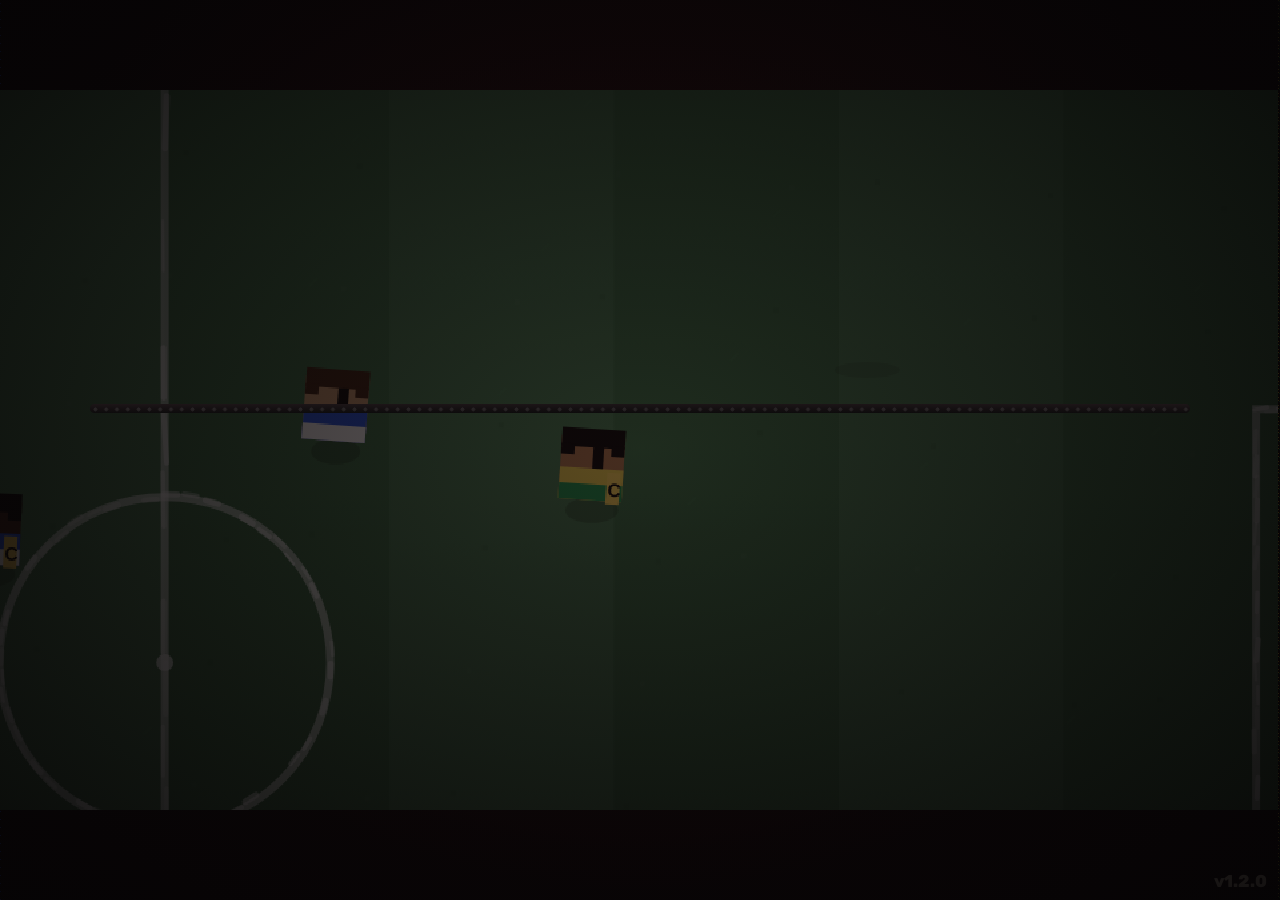
==== commit b04de1eb: "Version 1.2.0 : DA « affiche de match », tribunes, stickers refaits - Trame de points et plaques déc" ====
--- a/public/index.html
+++ b/public/index.html
@@ -60,6 +60,7 @@
 
 <script src="src/ui/stage.js"></script>
 <script src="src/ui/logo.js"></script>
+<script src="src/ui/stands.js"></script>
 <script src="src/brand/musclorDuckSplash.js"></script>
 <script src="src/input/inputManager.js"></script>
 <script src="src/menu/menuManager.js"></script>
@@ -140,7 +141,7 @@
 function invertKit(c){return makeKit(c.stripe,c.color)}
 function safeKit(c){return makeKit(luminance(c.color)>170?'#0f1820':'#ffffff',c.stripe||c.color)}
 function kitScore(a,b){return colorDist(a.color,b.color)+colorDist(a.stripe,b.stripe)*.6+colorDist(a.color,b.stripe)*.25+colorDist(a.stripe,b.color)*.25}
-function resolveMatchKits(){teamAKit=homeKit(teamA);const options=[homeKit(teamB),invertKit(teamB),awayKit(teamB),safeKit(teamB)];let best=options[0],bestScore=-1;for(const k of options){const sc=kitScore(teamAKit,k);if(sc>bestScore){bestScore=sc;best=k}}if(bestScore<170)teamAKit=awayKit(teamA);teamBKit=best}
+function resolveMatchKits(){teamAKit=homeKit(teamA);const options=[homeKit(teamB),invertKit(teamB),awayKit(teamB),safeKit(teamB)];let best=options[0],bestScore=-1;for(const k of options){const sc=kitScore(teamAKit,k);if(sc>bestScore){bestScore=sc;best=k}}if(bestScore<170)teamAKit=awayKit(teamA);teamBKit=best;if(window.bfPaintStands)bfPaintStands(teamAKit,teamBKit)}
 function teamKit(team){return team===TA?teamAKit:teamBKit}
 let players=[],bench=[],ball,particles=[],confetti=[],fireworks=[],bloodDecals=[],items=[],controlled=null,controlled2=null,scoreA=0,scoreB=0,timer=120,gameOver=false,gamePaused=false,winShown=false,last=performance.now(),shake=0,toastT=0,oneTwo=null,shootHold=false,shootCharge=0,passHold=false,passCharge=0,p2ShootHold=false,p2ShootCharge=0,p2PassHold=false,p2PassCharge=0,preMatchT=0,goalHoldT=0,pendingKick=null,goalSlow=0,volleySlow=0,lobSlowT=0,lobSlowDurCache=0,gameTick=0;let switchMem1={t:0,ref:null,i:0,team:null},switchMem2={t:0,ref:null,i:0,team:null}; let netFxL={y:H/2,t:0,power:0},netFxR={y:H/2,t:0,power:0};
 let introT=6.0,introDone=false,attractReady=false,attractKickTimer=0;let passComboA=0,passComboBest=0,passComboTimer=0,passComboSuperReady=0;let replayBuffer=[],goalReplay=null,replayFrameSkip=0;
@@ -1808,12 +1809,14 @@
   if(startBtn) startBtn.style.display='none';
   const page=menuState.page||FLOW_PAGES.MAIN;
   countryList.innerHTML=renderMenuPage(page);
+  const shell=countryList.querySelector('.bfm');if(shell)shell.insertAdjacentHTML('afterbegin',MENU_DECOR);
   if(introDone){showMenuOverlay();resumeAudio();startMenuMusic()}
   else hideMenuOverlay();
   setTimeout(()=>setMenuFocus(menuDefaultFocusIndex()),0);
 }
 // Carrousel de drapeaux : les équipes autour de la sélection, sans défilement natif
 // (le plateau peut être pivoté, un scroll natif partirait dans le mauvais sens).
+const MENU_DECOR='<div class="bfm-bg" aria-hidden="true"><i class="shard s1"></i><i class="shard s2"></i><i class="shard s3"></i><i class="shard s4"></i><i class="shard s5"></i><i class="shard s6"></i><div class="flood l">'+'<i></i>'.repeat(8)+'</div><div class="flood r">'+'<i></i>'.repeat(8)+'</div></div>';
 function menuFlagStrip(cur,attr,skip){
   const n=countries.length,out=[];
   for(let d=-4;d<=4;d++){
@@ -1832,13 +1835,13 @@
   if(page===FLOW_PAGES.MAIN){
     return `<div class="bfm bfm-main">
       <div class="bfm-hero">${window.bfLogoSVG?bfLogoSVG():'<div class="bfm-title">BRUTAL FC</div>'}<div class="bfm-tag">ARCADE FOOTBALL CARNAGE</div></div>
-      <div class="bfm-list">
-        <button data-menu-item data-mode="friendly" class="bfm-btn hero selected"><span class="ico">⚔️</span><span><b>Match amical</b><small>Ton équipe, un adversaire, et ça saigne</small></span></button>
-        <button data-menu-item data-mode="campaign" class="bfm-btn"><span class="ico">🏆</span><span><b>Campagne</b><small>La coupe : un tableau, un boss au bout</small></span></button>
-        <button data-menu-item data-album class="bfm-btn"><span class="ico">📒</span><span><b>Album ${album}</b><small>Ouvre tes paquets, colle tes stickers</small></span></button>
-        <div class="bfm-row">
-          <button data-menu-item data-mode="training" class="bfm-btn"><span class="ico">🎯</span><span><b>Entraîne</b></span></button>
-          <button data-menu-item data-page="options" class="bfm-btn"><span class="ico">⚙️</span><span><b>Options</b></span></button>
+      <div class="bfm-cta">
+        <button data-menu-item data-mode="friendly" class="jag yellow play selected">Jouer<small>Match amical</small></button>
+        <div class="bfm-sub">
+          <button data-menu-item data-mode="campaign" class="jag"><span class="ic">🏆</span>Campagne</button>
+          <button data-menu-item data-album class="jag"><span class="ic">📒</span>Album ${album}</button>
+          <button data-menu-item data-mode="training" class="jag"><span class="ic">🎯</span>Entraîne</button>
+          <button data-menu-item data-page="options" class="jag"><span class="ic">⚙️</span>Options</button>
         </div>
       </div></div>`;
   }
--- a/public/src/ui/ui.css
+++ b/public/src/ui/ui.css
@@ -272,3 +272,118 @@
 #stage:has(#endOverlay[style*="flex"]) #mobileControls,#stage:has(#pauseOverlay[style*="flex"]) #mobileControls,
 #stage:has(#matchIntro[style*="flex"]) #mobileControls,#stage:has(#albumOverlay.open) #mobileControls,
 #stage:has(#campaignOverlay[style*="flex"]) #mobileControls{display:none!important}
+
+/* =====================================================================
+   DA « affiche de match » : trame de points, plaques déchirées et penchées,
+   jaune / rouge / noir avec un calque rouge décalé derrière. Les formes sont
+   découpées (clip-path) sur des pseudo-éléments ; le contour noir vient d'un
+   filtre drop-shadow sur l'élément, qui suit donc la découpe.
+   ===================================================================== */
+:root{
+  --dots-dark:radial-gradient(rgba(0,0,0,.20) 24%,transparent 28%);
+  --dots-light:radial-gradient(rgba(255,255,255,.08) 24%,transparent 28%);
+  --outline:drop-shadow(calc(var(--u)*.55) 0 0 #000) drop-shadow(calc(var(--u)*-.55) 0 0 #000) drop-shadow(0 calc(var(--u)*.55) 0 #000) drop-shadow(0 calc(var(--u)*-.55) 0 #000);
+}
+.jag{position:relative;isolation:isolate;display:flex;align-items:center;justify-content:center;gap:calc(var(--u)*1.6);border:0;background:none;color:#fff;
+  padding:calc(var(--u)*2) calc(var(--u)*4.5);font-family:var(--display);font-weight:400;text-transform:uppercase;letter-spacing:.02em;line-height:1;
+  filter:var(--outline) drop-shadow(calc(var(--u)*1.1) calc(var(--u)*1.1) 0 rgba(0,0,0,.85));transition:transform .08s}
+.jag::before{content:'';position:absolute;inset:0;z-index:-1;background:var(--dots-light) 0 0/calc(var(--u)*1.1) calc(var(--u)*1.1),var(--jb,#16110f);
+  clip-path:var(--jc,polygon(2% 12%,98% 0,100% 86%,0 100%))}
+.jag::after{content:'';position:absolute;inset:-7% -2.5%;z-index:-2;background:var(--ja,#e01b22);clip-path:var(--jc2,polygon(0 4%,100% 18%,97% 100%,3% 86%))}
+.jag:active{transform:translate(calc(var(--u)*.5),calc(var(--u)*.5))}
+.jag.focused::after{background:#fff}
+.jag.yellow{--jb:#ffd23f;color:#120c0a}
+.jag.yellow::before{background:var(--dots-dark) 0 0/calc(var(--u)*1.1) calc(var(--u)*1.1),linear-gradient(180deg,#ffe36b,#ffc21a)}
+.jag.red{--jb:#d8141c}
+.jag.red::after{background:#ffd23f}
+.jag small{font-family:var(--ui);font-weight:800;font-size:calc(var(--u)*2.4);color:inherit;opacity:.75;letter-spacing:0;text-transform:none}
+
+/* boutons existants dans la nouvelle DA */
+.bigBtn,.endBtns button,.pauseBtns button,.campBtn,.bfm-chip,.bfm-arrow{position:relative;isolation:isolate;border:0!important;background:none!important;box-shadow:none!important;border-radius:0!important;
+  filter:var(--outline) drop-shadow(calc(var(--u)*.9) calc(var(--u)*.9) 0 rgba(0,0,0,.85))}
+.bigBtn::before,.endBtns button::before,.pauseBtns button::before,.campBtn::before,.bfm-chip::before,.bfm-arrow::before{content:'';position:absolute;inset:0;z-index:-1;
+  background:var(--dots-light) 0 0/calc(var(--u)*1.1) calc(var(--u)*1.1),#16110f;clip-path:polygon(2% 10%,99% 0,100% 88%,0 100%)}
+.bigBtn.primary::before,.endBtns button:first-child::before,.pauseBtns button.primary::before,.campBtn.primary::before{background:var(--dots-dark) 0 0/calc(var(--u)*1.1) calc(var(--u)*1.1),linear-gradient(180deg,#ffe36b,#ffc21a)}
+.bigBtn.primary,.endBtns button:first-child,.pauseBtns button.primary,.campBtn.primary{color:#120c0a!important;text-shadow:none!important}
+.bigBtn.primary::after,.endBtns button:first-child::after,.pauseBtns button.primary::after,.campBtn.primary::after{content:'';position:absolute;inset:-8% -3%;z-index:-2;background:#e01b22;clip-path:polygon(0 0,100% 16%,97% 100%,3% 88%)}
+#albumOpenBtn::before{background:var(--dots-dark) 0 0/calc(var(--u)*1.1) calc(var(--u)*1.1),linear-gradient(180deg,#ffe36b,#ffc21a)!important}
+#albumOpenBtn{background:none!important}
+.bfm-chip.selected::before{background:var(--dots-dark) 0 0/calc(var(--u)*1.1) calc(var(--u)*1.1),#ffd23f}
+.bfm-chip.selected::after{content:'';position:absolute;inset:-10% -4%;z-index:-2;background:#e01b22;clip-path:polygon(0 0,100% 18%,96% 100%,4% 86%)}
+.bfm-arrow::before{clip-path:polygon(10% 0,100% 6%,90% 100%,0 94%)}
+.bigBtn.focused::after,.endBtns button.focused::after,.pauseBtns button.focused::after,.campBtn.focused::after,.bfm-chip.focused::after,.bfm-arrow.focused::after{content:'';position:absolute;inset:-9% -3%;z-index:-2;background:#fff;clip-path:polygon(0 0,100% 16%,97% 100%,3% 88%)}
+.bigBtn.focused,.endBtns button.focused,.pauseBtns button.focused,.campBtn.focused,.bfm-chip.focused,.bfm-arrow.focused{outline:0!important}
+
+/* cartes et panneaux : trame + plaque rouge sous les titres */
+.introCard,.goalCard,.campaignBoard,.bfm-card,.matchTeamCard{background:var(--dots-light) 0 0/calc(var(--u)*1.2) calc(var(--u)*1.2),linear-gradient(180deg,#1c1517,#0d0b0c)!important}
+.goalCard h2,.introCard h2,.bfm-title,.campTitle{position:relative;z-index:0}
+.goalCard h2::before,.bfm-title::before,.campTitle::before{content:'';position:absolute;z-index:-1;left:-6%;right:-8%;top:8%;bottom:-6%;background:#e01b22;clip-path:polygon(0 18%,100% 0,97% 82%,3% 100%)}
+
+/* ---------- Décor du menu : trame, éclats rouges/jaunes, projecteurs ---------- */
+.bfm-bg{position:absolute;inset:0;z-index:0;pointer-events:none;overflow:hidden}
+.bfm-bg::before{content:'';position:absolute;inset:0;background:var(--dots-dark) 0 0/calc(var(--u)*1.4) calc(var(--u)*1.4);
+  -webkit-mask:radial-gradient(ellipse at 50% 55%,transparent 30%,#000 85%);mask:radial-gradient(ellipse at 50% 55%,transparent 30%,#000 85%)}
+.bfm-bg::after{content:'';position:absolute;inset:0;background:radial-gradient(ellipse at 50% 120%,rgba(0,0,0,0) 40%,rgba(0,0,0,.55))}
+.shard{position:absolute;display:block;background:var(--c,#e01b22)}
+.shard.s1{--c:#e01b22;left:-4%;top:-6%;width:30%;height:34%;clip-path:polygon(0 0,100% 0,30% 100%)}
+.shard.s2{--c:#ffd23f;left:40%;top:-4%;width:6%;height:20%;clip-path:polygon(0 0,100% 10%,40% 100%)}
+.shard.s3{--c:#e01b22;right:-3%;top:8%;width:22%;height:26%;clip-path:polygon(100% 0,100% 100%,0 30%)}
+.shard.s4{--c:#e01b22;right:6%;bottom:-6%;width:20%;height:24%;clip-path:polygon(100% 100%,0 100%,70% 0)}
+.shard.s5{--c:#ffd23f;left:3%;bottom:4%;width:4%;height:14%;clip-path:polygon(0 100%,100% 0,60% 100%)}
+.shard.s6{--c:#ffd23f;left:52%;bottom:-2%;width:10%;height:8%;clip-path:polygon(0 100%,50% 0,100% 100%)}
+.flood{position:absolute;top:calc(var(--u)*2);width:calc(var(--u)*13);height:calc(var(--u)*8);display:grid;grid-template-columns:repeat(4,1fr);gap:calc(var(--u)*.6);padding:calc(var(--u)*.8);background:#1a1a1a;border-radius:calc(var(--u)*1);transform:rotate(var(--r))}
+.flood i{border-radius:50%;background:#fff8d8;box-shadow:0 0 calc(var(--u)*2.4) calc(var(--u)*.9) rgba(255,240,180,.75)}
+.flood.l{left:calc(var(--u)*3);--r:-8deg}.flood.r{right:calc(var(--u)*3);--r:8deg}
+.bfm>*:not(.bfm-bg){position:relative;z-index:1}
+
+/* ---------- Accueil façon affiche ---------- */
+.bfm-main{grid-template-columns:1.05fr 1fr}
+.bfm-cta{display:flex;flex-direction:column;align-items:center;gap:calc(var(--u)*3.4);min-width:0}
+.jag.play{font-size:calc(var(--u)*15);padding:calc(var(--u)*3.2) calc(var(--u)*9) calc(var(--u)*3.8);flex-direction:column;--jc:polygon(3% 14%,100% 0,97% 88%,0 100%);--jc2:polygon(0 0,99% 12%,100% 100%,2% 90%);transform:rotate(-3deg)}
+.jag.play:active{transform:rotate(-3deg) translate(calc(var(--u)*.5),calc(var(--u)*.5))}
+.jag.play small{display:block;font-size:calc(var(--u)*2.6);margin-top:calc(var(--u)*.8);text-align:center}
+.bfm-sub{display:grid;grid-template-columns:1fr 1fr;gap:calc(var(--u)*2.8) calc(var(--u)*3);width:min(100%,calc(var(--u)*105))}
+.bfm-sub .jag{font-size:calc(var(--u)*4.4);min-height:calc(var(--u)*11);padding:calc(var(--u)*1.6) calc(var(--u)*2.4)}
+.bfm-sub .jag:nth-child(2n){--jc:polygon(0 0,98% 10%,100% 100%,3% 90%);--jc2:polygon(2% 14%,100% 0,98% 86%,0 100%)}
+.bfm-sub .jag .ic{font-family:var(--ui);font-size:calc(var(--u)*4.4)}
+
+/* ---------- HUD façon affiche ---------- */
+.hudRow{position:relative;filter:var(--outline) drop-shadow(calc(var(--u)*.9) calc(var(--u)*.9) 0 rgba(0,0,0,.85))}
+.hudRow::before{content:'';position:absolute;z-index:-1;left:-14%;right:-14%;top:-30%;bottom:-24%;background:#e01b22;
+  clip-path:polygon(0 50%,9% 30%,6% 8%,20% 22%,28% 0,36% 18%,64% 18%,72% 0,80% 22%,94% 8%,91% 30%,100% 50%,91% 70%,94% 92%,80% 78%,72% 100%,64% 82%,36% 82%,28% 100%,20% 78%,6% 92%,9% 70%)}
+.hudTeam{border:0!important;transform:none!important;padding:0 calc(var(--u)*3.2)!important;background:var(--dots-dark) 0 0/calc(var(--u)*1) calc(var(--u)*1),var(--kit,#333)!important}
+.hudTeam>*{transform:none!important}
+.hudTeam.a{clip-path:polygon(9% 0,100% 0,100% 100%,0 100%)}
+.hudTeam.b{clip-path:polygon(0 0,100% 0,91% 100%,0 100%)}
+.hudScore{border:0!important;background:var(--dots-light) 0 0/calc(var(--u)*1) calc(var(--u)*1),#0d0b0c!important}
+.hudClock{border:0!important;box-shadow:none!important;filter:var(--outline);border-radius:0!important;clip-path:polygon(6% 0,100% 0,94% 100%,0 100%);padding:calc(var(--u)*.5) calc(var(--u)*3.4)!important}
+#pauseBtn{border:0!important;border-radius:0!important;box-shadow:none!important;background:none!important;position:relative;isolation:isolate;filter:var(--outline) drop-shadow(calc(var(--u)*.7) calc(var(--u)*.7) 0 #000);color:#120c0a!important}
+#pauseBtn::before{content:'';position:absolute;inset:0;z-index:-1;background:var(--dots-dark) 0 0/calc(var(--u)*1) calc(var(--u)*1),#ffd23f;clip-path:polygon(8% 4%,100% 0,94% 96%,0 100%)}
+#toast{border:0!important;box-shadow:none!important;background:none!important;filter:var(--outline) drop-shadow(calc(var(--u)*.8) calc(var(--u)*.8) 0 #000);isolation:isolate}
+#toast::before{content:'';position:absolute;inset:0;z-index:-1;background:var(--dots-dark) 0 0/calc(var(--u)*1) calc(var(--u)*1),#e01b22;clip-path:polygon(2% 10%,100% 0,98% 90%,0 100%)}
+#matchBanner::before{background:var(--dots-dark) 0 0/calc(var(--u)*1.2) calc(var(--u)*1.2),#e01b22!important;border:0!important;clip-path:polygon(0 22%,100% 0,100% 78%,0 100%)}
+
+/* ---------- Tribunes : fans cubes aux couleurs des équipes, de part et d'autre du terrain ---------- */
+#wrap::before,#wrap::after{content:'';position:absolute;top:0;bottom:0;width:calc((var(--sw) - min(var(--sw),var(--sh)*16/9)) / 2 + 2px);pointer-events:none;filter:brightness(.85);image-rendering:pixelated}
+#wrap::before{left:0;background-image:var(--dots-dark),var(--standA,none);background-size:calc(var(--u)*1.2) calc(var(--u)*1.2),100% auto;background-repeat:repeat,repeat-y}
+#wrap::after{right:0;background-image:var(--dots-dark),var(--standB,none);background-size:calc(var(--u)*1.2) calc(var(--u)*1.2),100% auto;background-repeat:repeat,repeat-y}
+body.menuAttract #wrap::before,body.menuAttract #wrap::after{filter:brightness(.5)}
+
+/* ---------- Boutons de match : plaques compactes et translucides ---------- */
+.tBtn{border:0!important;border-radius:0!important;background:none!important;box-shadow:none!important;isolation:isolate;flex-direction:column;gap:calc(var(--u)*.3);
+  filter:none;display:flex!important;align-items:center;justify-content:center;font-size:calc(var(--u)*2.9)}
+.tBtn svg.pl{position:absolute;inset:0;width:100%;height:100%;z-index:-1;color:var(--c);overflow:visible}
+.tBtn::before{content:'';position:absolute;inset:0;z-index:-2;clip-path:var(--shape);background:transparent}
+.tBtn.charging::before{background:linear-gradient(to top,var(--fill,#3fd8ff) calc(var(--charge,0)*100%),transparent 0),linear-gradient(to top,transparent 72%,rgba(255,210,63,.55) 72% 86%,transparent 86%);opacity:.8}
+.tBtn.down::before{background:var(--dots-dark) 0 0/calc(var(--u)*1) calc(var(--u)*1),var(--c);opacity:.85}
+.tBtn.down{transform:scale(.93);color:#000;text-shadow:none}
+.tBtn .ring{display:none}
+.tBtn .ic{font-family:var(--ui);font-size:calc(var(--u)*4.2);line-height:1}
+.tBtn.shoot{--shape:polygon(10% 0,100% 7%,92% 100%,0 92%);width:calc(var(--u)*23);height:calc(var(--u)*19);right:calc(env(safe-area-inset-right,0px) + var(--u)*4);bottom:calc(var(--u)*6);font-size:calc(var(--u)*4)}
+.tBtn.shoot .ic{font-size:calc(var(--u)*5.6)}
+.tBtn.pass{--shape:polygon(0 9%,93% 0,100% 90%,7% 100%);width:calc(var(--u)*18);height:calc(var(--u)*14);right:calc(env(safe-area-inset-right,0px) + var(--u)*30);bottom:calc(var(--u)*3.5)}
+.tBtn.sprint{--shape:polygon(6% 0,100% 12%,94% 100%,0 88%);width:calc(var(--u)*17);height:calc(var(--u)*12);right:calc(env(safe-area-inset-right,0px) + var(--u)*7);bottom:calc(var(--u)*30)}
+.tBtn.switch{--shape:polygon(10% 0,100% 10%,90% 100%,0 90%);width:calc(var(--u)*12);height:calc(var(--u)*10);right:calc(env(safe-area-inset-right,0px) + var(--u)*31);bottom:calc(var(--u)*22);font-size:calc(var(--u)*2.3)}
+.tBtn.switch .ic{font-size:calc(var(--u)*3.2)}
+.tStick{border-color:rgba(255,210,63,.35)!important;background:radial-gradient(circle,rgba(255,210,63,.10),rgba(0,0,0,.08) 70%)!important}
+.tStick i{background:var(--dots-dark) 0 0/calc(var(--u)*1) calc(var(--u)*1),#ffd23f!important}
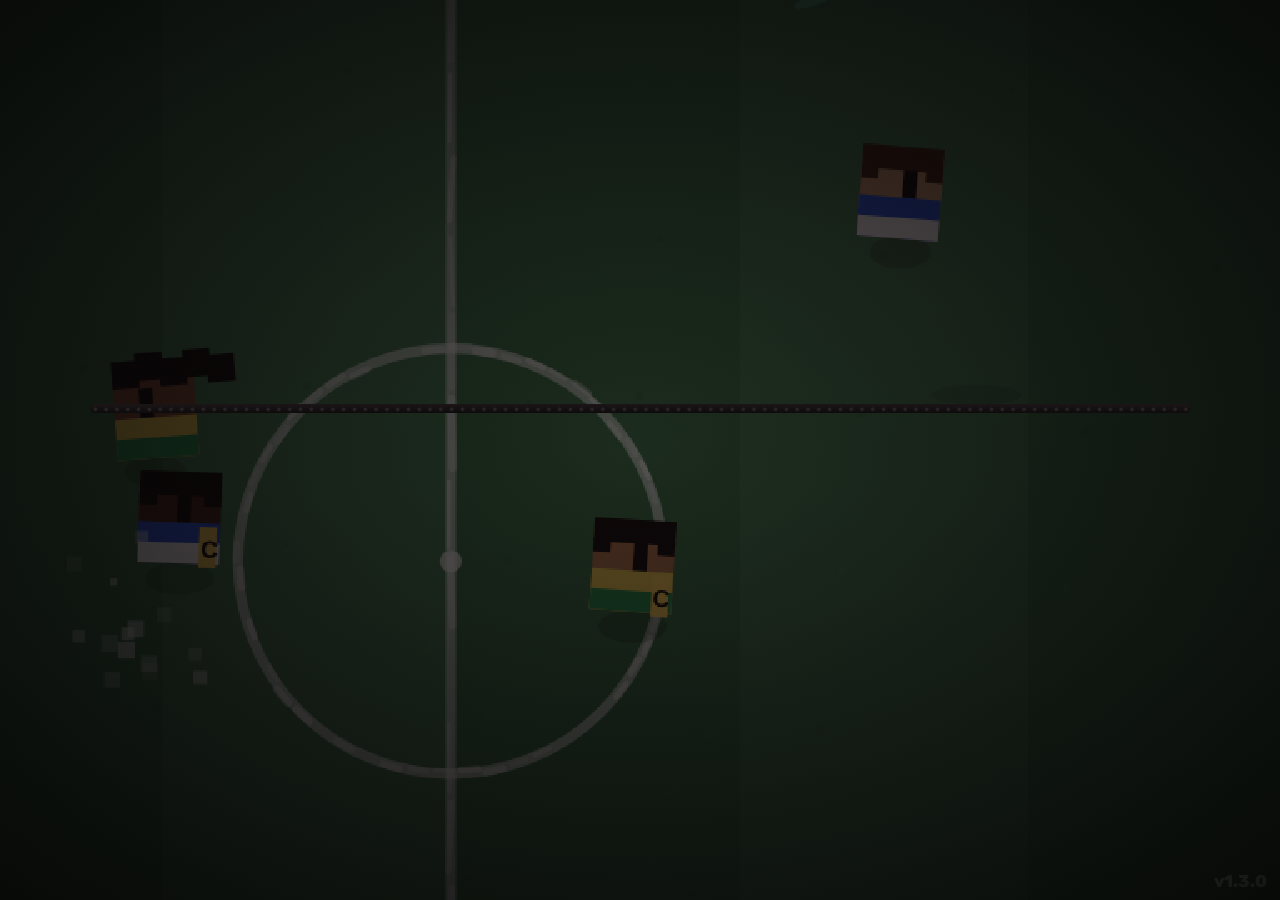
==== commit 209dcff4: "Version 1.3.0 : lisibilité mobile (caméra zoomée, repères hors écran, HUD discret) - L'image du jeu " ====
--- a/public/index.html
+++ b/public/index.html
@@ -60,7 +60,6 @@
 
 <script src="src/ui/stage.js"></script>
 <script src="src/ui/logo.js"></script>
-<script src="src/ui/stands.js"></script>
 <script src="src/brand/musclorDuckSplash.js"></script>
 <script src="src/input/inputManager.js"></script>
 <script src="src/menu/menuManager.js"></script>
@@ -141,7 +140,7 @@
 function invertKit(c){return makeKit(c.stripe,c.color)}
 function safeKit(c){return makeKit(luminance(c.color)>170?'#0f1820':'#ffffff',c.stripe||c.color)}
 function kitScore(a,b){return colorDist(a.color,b.color)+colorDist(a.stripe,b.stripe)*.6+colorDist(a.color,b.stripe)*.25+colorDist(a.stripe,b.color)*.25}
-function resolveMatchKits(){teamAKit=homeKit(teamA);const options=[homeKit(teamB),invertKit(teamB),awayKit(teamB),safeKit(teamB)];let best=options[0],bestScore=-1;for(const k of options){const sc=kitScore(teamAKit,k);if(sc>bestScore){bestScore=sc;best=k}}if(bestScore<170)teamAKit=awayKit(teamA);teamBKit=best;if(window.bfPaintStands)bfPaintStands(teamAKit,teamBKit)}
+function resolveMatchKits(){teamAKit=homeKit(teamA);const options=[homeKit(teamB),invertKit(teamB),awayKit(teamB),safeKit(teamB)];let best=options[0],bestScore=-1;for(const k of options){const sc=kitScore(teamAKit,k);if(sc>bestScore){bestScore=sc;best=k}}if(bestScore<170)teamAKit=awayKit(teamA);teamBKit=best}
 function teamKit(team){return team===TA?teamAKit:teamBKit}
 let players=[],bench=[],ball,particles=[],confetti=[],fireworks=[],bloodDecals=[],items=[],controlled=null,controlled2=null,scoreA=0,scoreB=0,timer=120,gameOver=false,gamePaused=false,winShown=false,last=performance.now(),shake=0,toastT=0,oneTwo=null,shootHold=false,shootCharge=0,passHold=false,passCharge=0,p2ShootHold=false,p2ShootCharge=0,p2PassHold=false,p2PassCharge=0,preMatchT=0,goalHoldT=0,pendingKick=null,goalSlow=0,volleySlow=0,lobSlowT=0,lobSlowDurCache=0,gameTick=0;let switchMem1={t:0,ref:null,i:0,team:null},switchMem2={t:0,ref:null,i:0,team:null}; let netFxL={y:H/2,t:0,power:0},netFxR={y:H/2,t:0,power:0};
 let introT=6.0,introDone=false,attractReady=false,attractKickTimer=0;let passComboA=0,passComboBest=0,passComboTimer=0,passComboSuperReady=0;let replayBuffer=[],goalReplay=null,replayFrameSkip=0;
@@ -173,42 +172,80 @@
 function drawWeather(){if(matchEnv.weather==='rain'||matchEnv.weather==='storm'){ctx.strokeStyle=matchEnv.weather==='storm'?'rgba(210,230,255,.42)':'rgba(180,220,255,.32)';ctx.lineWidth=1.4;for(const p of weatherParticles){ctx.beginPath();ctx.moveTo(p.x,p.y);ctx.lineTo(p.x+5,p.y+12);ctx.stroke();}}else if(matchEnv.weather==='snow'){ctx.fillStyle='rgba(255,255,255,.8)';for(const p of weatherParticles){ctx.beginPath();ctx.arc(p.x,p.y,p.r,0,Math.PI*2);ctx.fill();}}if(lightningT>0){ctx.fillStyle='rgba(255,255,255,'+(lightningT*1.8)+')';ctx.fillRect(0,0,W,H);}}
 function drawVignette(){const g=ctx.createRadialGradient(W/2,H/2,120,W/2,H/2,Math.max(W,H)*.78);g.addColorStop(0,'rgba(0,0,0,0)');g.addColorStop(1,'rgba(0,0,0,.34)');ctx.fillStyle=g;ctx.fillRect(0,0,W,H);}
 function drawDayMood(){let c='rgba(0,0,0,0)';if(matchEnv.tod==='morning')c='rgba(255,210,120,.08)';else if(matchEnv.tod==='evening')c='rgba(255,120,80,.12)';if(matchEnv.weather==='storm')c='rgba(60,90,120,.18)';ctx.fillStyle=c;ctx.fillRect(0,0,W,H);}
+// Partie du canvas réellement visible : l'image remplit l'écran (rognée en haut/bas ou sur les côtés).
+function visibleRect(){
+ const S=window.BFCStage,sw=S?S.width:W,sh=S?S.height:H,sc=Math.max(sw/W,sh/H);
+ const vw=Math.min(W,sw/sc),vh=Math.min(H,sh/sc);
+ return {x0:(W-vw)/2,y0:(H-vh)/2,w:vw,h:vh,s:sc};
+}
+// Caméra de lecture : zoom réglé pour qu'un joueur fasse ~36 px à l'écran, dézoom quand il faut voir loin
+// (ballon rapide, lob, tir en charge, près du but adverse, engagement), et avance dans le sens de l'attaque.
 function updateCamera(dt){
  if(!ball)return;
+ const vr=visibleRect();
  const active=controlled||controlled2;
- const bpos=ball.pos.clone();
- const speed=ball.vel.len();
- const fast=clamp((speed-7)/14,0,1);
- const airborne=clamp((ball.z-6)/26,0,1);
- const leadFrames=(BAL.camLead||14)+(fast*14)+(airborne*10);
- const lead=bpos.clone().add(ball.vel.clone().mul(leadFrames));
- let objective=lead.clone();
- if(ball.owner){
-  const gx=ball.owner.team===TA?field.x+field.w:field.x;
-  objective=ball.owner.pos.clone().mul(.70).add(new V(gx,H/2).mul(.30));
- }else if(speed>8||ball.z>8){
-  const targetGoalX=(ball.lastKicker&&ball.lastKicker.team===TA)?field.x+field.w:(ball.lastKicker&&ball.lastKicker.team===TB)?field.x:bpos.x;
-  objective=lead.clone().mul(.74).add(new V(targetGoalX,H/2).mul(.26));
- }
- let focus=active?active.pos.clone().mul(.30).add(bpos.clone().mul(.42)).add(objective.clone().mul(.28)):bpos.clone().mul(.68).add(objective.clone().mul(.32));
- const fit=clamp(Math.min(W/(field.w+92),H/(field.h+82)),.62,1.08);
- const compact=(ball.owner&&speed<5&&ball.z<5)?(BAL.camActionZoom||0):0;
- const wide=fast*.18+airborne*.16;
- cam.tz=clamp(fit+compact-wide,.58,1.16);
- const halfW=W/(2*cam.tz),halfH=H/(2*cam.tz),pad=38;
+ const bpos=ball.pos.clone(),speed=ball.vel.len();
+ const fast=clamp((speed-7)/12,0,1),airborne=clamp((ball.z-6)/24,0,1);
+ const sprite=28*entityScale()*vr.s;
+ const fit=Math.min(vr.w/(field.w+60),vr.h/(field.h+60));
+ const base=clamp(34/sprite,Math.max(fit,1),2.2);
+ const carrier=ball.owner;
+ const kicker=carrier||ball.lastKicker;
+ const goalX=kicker?(kicker.team===TA?field.x+field.w:field.x):bpos.x;
+ const nearGoal=carrier&&Math.abs(carrier.pos.x-goalX)<340?1:0;
+ const aiming=(active&&active.hasBall&&shootCharge>.15)?1:0;
+ const kick=(kickoffSetupT>0||preMatchT>0)?1:0;
+ const wide=Math.max(fast*.85,airborne*.75,aiming*.55,nearGoal*.35,kick);
+ const far=Math.max(fit,base*.6);
+ cam.tz=clamp(base+(far-base)*wide,fit,2.2);
+ let focus;
+ if(carrier){
+  const dir=carrier.team===TA?1:-1;
+  focus=carrier.pos.clone().add(new V(dir*70,0));
+  if(nearGoal||aiming)focus=focus.mul(.68).add(new V(goalX,H/2).mul(.32));
+ }else if(speed>6||ball.z>8){
+  focus=bpos.clone().add(ball.vel.clone().mul(10+fast*12)).mul(.72).add(new V(goalX,bpos.y).mul(.28));
+ }else focus=bpos.clone();
+ if(active&&!carrier)focus=focus.mul(.68).add(active.pos.clone().mul(.32));
+ const halfW=vr.w/(2*cam.tz),halfH=vr.h/(2*cam.tz),pad=34;
  if(field.w+pad*2>halfW*2)focus.x=clamp(focus.x,field.x+halfW-pad,field.x+field.w-halfW+pad);else focus.x=field.x+field.w/2;
  if(field.h+pad*2>halfH*2)focus.y=clamp(focus.y,field.y+halfH-pad,field.y+field.h-halfH+pad);else focus.y=field.y+field.h/2;
  cam.tx=W/2-focus.x;
  cam.ty=H/2-focus.y;
- const follow=clamp(3.9+fast*3.5+airborne*2.2,3.6,8.5);
- const zoomFollow=clamp(2.8+fast*2.5,2.6,6.0);
+ const follow=clamp(4.2+fast*3.5+airborne*2.2,4,8.5);
+ // dézoom vif pour ne rien rater, retour en douceur
+ const zoomFollow=cam.tz<cam.z?5:1.8;
  cam.x+=(cam.tx-cam.x)*Math.min(1,dt*follow);
  cam.y+=(cam.ty-cam.y)*Math.min(1,dt*follow);
  cam.z+=(cam.tz-cam.z)*Math.min(1,dt*zoomFollow);
  const screenX=W/2+(bpos.x+cam.x-W/2)*cam.z,screenY=H/2+(bpos.y+cam.y-H/2)*cam.z;
- const edge=Math.max(Math.abs(screenX-W/2)/(W*.46),Math.abs(screenY-H/2)/(H*.44));
+ const edge=Math.max(Math.abs(screenX-W/2)/(vr.w*.46),Math.abs(screenY-H/2)/(vr.h*.44));
  const lag=clamp(V.dist(new V(cam.x,cam.y),new V(cam.tx,cam.ty))/130,0,1);
  cam.risk=clamp(Math.max(edge-.80,0)*2.4+lag*.45+fast*.20+airborne*.18,0,1);
+}
+// Repères au bord de l'écran : coéquipiers et porteur adverse hors champ, ballon perdu de vue.
+function drawOffscreen(){
+ if(!ball||!players.length)return;
+ const vr=visibleRect(),m=20;
+ const x0=vr.x0+m,y0=vr.y0+m,x1=vr.x0+vr.w-m,y1=vr.y0+vr.h-m,cx=W/2,cy=H/2;
+ const toScreen=w=>({x:W/2+(w.x+cam.x-W/2)*cam.z,y:H/2+(w.y+cam.y-H/2)*cam.z});
+ const marks=[];
+ for(const p of players){if(p.dead||p.role==='keeper')continue;if(p.team===TA||p.hasBall)marks.push({w:p.pos,p})}
+ if(!ball.owner)marks.push({w:ball.pos,ball:true});
+ for(const mk of marks){
+  const sp=toScreen(mk.w);
+  if(sp.x>x0&&sp.x<x1&&sp.y>y0&&sp.y<y1)continue;
+  const dx=sp.x-cx,dy=sp.y-cy;
+  const tx=dx>0?(x1-cx)/dx:dx<0?(x0-cx)/dx:Infinity,ty=dy>0?(y1-cy)/dy:dy<0?(y0-cy)/dy:Infinity;
+  const t=Math.min(tx,ty),ex=cx+dx*t,ey=cy+dy*t,a=Math.atan2(dy,dx);
+  const col=mk.ball?'#ffffff':mk.p.team===TA?(mk.p.control?'#ffd23f':'#3fd8ff'):'#ff2d2d';
+  ctx.save();ctx.translate(ex,ey);
+  ctx.save();ctx.rotate(a);ctx.fillStyle=col;ctx.strokeStyle='#000';ctx.lineWidth=3;ctx.beginPath();ctx.moveTo(24,0);ctx.lineTo(13,-9);ctx.lineTo(13,9);ctx.closePath();ctx.stroke();ctx.fill();ctx.restore();
+  ctx.fillStyle='rgba(13,11,12,.78)';ctx.strokeStyle=col;ctx.lineWidth=3;ctx.beginPath();ctx.arc(0,0,14,0,Math.PI*2);ctx.fill();ctx.stroke();
+  if(mk.ball){ctx.fillStyle='#fff';ctx.beginPath();ctx.arc(0,0,6,0,Math.PI*2);ctx.fill();ctx.strokeStyle='#000';ctx.lineWidth=2;ctx.stroke()}
+  else{const k=teamKit(mk.p.team);ctx.fillStyle=mk.p.skin||'#f0c58d';ctx.fillRect(-7,-7,14,14);ctx.fillStyle=k.color;ctx.fillRect(-7,0,14,7);ctx.fillStyle=k.stripe;ctx.fillRect(-7,5,14,2);ctx.fillStyle='#111';ctx.fillRect(-1,-5,2,4)}
+  ctx.restore();
+ }
 }
 function kickoffOwnHalfX(team,role,i){
  const left=team===TA;
@@ -1441,8 +1478,8 @@
  const prev=hudKey.split('|'),same=prev[0]==String(teamA.id)&&prev[1]==String(teamB.id);
  hudKey=key;
  const ka=teamKit(TA),kb=teamKit(TB),ink=c=>luminance(c)>150?'#111':'#fff';
- const right=mode==='training'?`<div class="hudTeam b" style="--kit:#2a2427;--txt:#ffd23f"><span class="hudName">TUTO</span></div>`:`<div class="hudTeam b" style="--kit:${kb.color};--txt:${ink(kb.color)}"><span class="hudName">${hudAbbr(teamB)}</span><span class="hudFlag">${flagFor(teamB)}</span></div>`;
- topUi.innerHTML=`<div class="hudRow"><div class="hudTeam a" style="--kit:${ka.color};--txt:${ink(ka.color)}"><span class="hudFlag">${flagFor(teamA)}</span><span class="hudName">${hudAbbr(teamA)}</span></div><div class="hudScore"><b class="${same&&prev[2]!=String(scoreA)?'bump':''}">${scoreA}</b><i>-</i><b class="${same&&prev[3]!=String(scoreB)?'bump':''}">${scoreB}</b></div>${right}</div><div class="hudClock ${t<=15&&mode!=='training'?'hurry':''}">${tag?`<span class="tag">${tag}</span>`:''}${mode==='aiwatch'?'<span class="tag">OBS IA</span>':''}<span>${clock}</span><span class="wx">${WEATHER_ICON[matchEnv.weather]||''}</span></div>`;
+ const tb=mode==='training'?'<span class="t b" style="--kit:#2a2427;--txt:#ffd23f">TUTO</span>':`<span class="t b" style="--kit:${kb.color};--txt:${ink(kb.color)}">${hudAbbr(teamB)}</span>`;
+ topUi.innerHTML=`<div class="hudMini"><span class="t a" style="--kit:${ka.color};--txt:${ink(ka.color)}">${hudAbbr(teamA)}</span><b class="${same&&prev[2]!=String(scoreA)?'bump':''}">${scoreA}</b><i>-</i><b class="${same&&prev[3]!=String(scoreB)?'bump':''}">${scoreB}</b>${tb}<span class="clk ${t<=15&&mode!=='training'?'hurry':''}">${tag?tag+' · ':''}${mode==='aiwatch'?'IA · ':''}${clock}</span><span class="wx">${WEATHER_ICON[matchEnv.weather]||''}</span></div>`;
 }
 function goal(team,hitY=H/2){if(isUiCinematicActive()){resetAttractBallAfterGoal();cleanCinematicUiNoise();return}if(goalHoldT>0||goalReplay)return;setMatchRuntimeState((window.BFC_MATCH&&BFC_MATCH.MATCH_STATES)?BFC_MATCH.MATCH_STATES.GOAL_PAUSE:'goal_pause','goal');resetPassCombo('goal');const scorer=(ball.lastKicker&&ball.lastKicker.team===team?ball.lastKicker.name:(team===TA?teamA.name:teamB.name));showMatchBanner('BUT !! '+scorer);sfxGoal();team===TA?scoreA++:scoreB++;if(team===TA)netFxR={y:hitY,t:1,power:1};else netFxL={y:hitY,t:1,power:1};confettiBurst();show(team===TA?'BUUUUT ! PUBLIC EN FOLIE':'BUT ENCAISSÉ');shake=18;pendingKick=team===TA?TB:TA;goalHoldT=2.35;goalSlow=1.15;if(ball){if(ball.owner)ball.owner.hasBall=false;ball.owner=null;ball.vel.set(0,0);ball.z=0;ball.vz=0;ball.ignorePlayer=null;ball.ignoreT=0}players.forEach(p=>{p.control=false;p.control2=false;p.hasBall=false;p.kickTarget=null});const user=players.find(p=>p.team===TA&&!p.dead&&p.role==='mid')||players.find(p=>p.team===TA&&!p.dead&&p.role==='striker')||players.find(p=>p.team===TA&&!p.dead);if(user)setControl(user);goalText.textContent=(team===TA?teamA.name:teamB.name)+' marque. Remise en jeu : '+(pendingKick===TA?teamA.name:teamB.name);if(!startGoalReplay())goalPause.style.display='flex'}function inGoal(y){return Math.abs(y-H/2)<goalWidth()/2}function canScoreBall(b,scoringTeam){const headerMargin=b.headerShotT>0?6:0;if(!inGoal(b.pos.y)||b.z>=goalHeight()+headerMargin)return false;if(kickFromOwnBoxCannotScore(b,scoringTeam))return false;return true}
 
@@ -1553,7 +1590,7 @@
 }
 
 function update(dt){pollGamepad();pollUiPadInput();updateAudioMode(dt);const uiCine=isUiCinematicActive();if(uiCine)cleanCinematicUiNoise();else popupFrame(dt);gameTick+=dt*60*(uiCine?1:timeScale());if(!uiCine)updateWeather(dt);if(!uiCine)updateCamera(dt);if(volleySlow>0)volleySlow=Math.max(0,volleySlow-dt);if(lobSlowT>0)lobSlowT=Math.max(0,lobSlowT-dt);if(netFxL.t>0)netFxL.t=Math.max(0,netFxL.t-dt*2.6);if(netFxR.t>0)netFxR.t=Math.max(0,netFxR.t-dt*2.6);if(!introDone){updateIntro(dt);if(wantsSkipIntro())skipIntro();updateAttractMatch(dt*.55);updateAttractCamera(dt);clearInput();return}if(campaignOverlay&&campaignOverlay.style.display!=='none'){document.body.classList.add('menuAttract');updateAttractMatch(dt*.50);updateAttractCamera(dt);campaignNavFrame();clearInput();return}if(isMenuOverlayOpen()){document.body.classList.add('menuAttract');updateAttractMatch(dt*.72);updateAttractCamera(dt);menuNavFrame();clearInput();return}if(gamePaused){pauseMenuNavFrame();updateCrowd(dt);clearInput();return}if(gpPressed.restart||pressed.escape){openPause();clearInput();return}if(pressed.r)startGame(mode);const skip=actionPress('pass')||actionPress('shoot')||pressed.enter;if(preMatchT>0){preMatchT-=dt;preMatchEntranceUpdate(dt);if(skip)preMatchT=0;if(preMatchT<=0){matchIntro.style.display='none';launchKickoffWhistle(TA)}updateCelebrationFX(dt);clearInput();return}if(goalReplay){if(skip){goalReplay=null;goalPause.style.display='flex'}else updateGoalReplay(dt);updateCelebrationFX(dt);particlesStep(dt*.18);clearInput();return}if(goalHoldT>0){const sdt=dt*.25;goalHoldT-=dt;if(skip)goalHoldT=0;updateCelebrationFX(dt);particlesStep(sdt);if(goalHoldT<=0){goalPause.style.display='none';if((mode==='friendly'||mode==='campaign')&&(scoreA>=3||scoreB>=3)){gameOver=true;showEnd()}else{beginKickoffSequence(pendingKick||TA);pendingKick=null}}clearInput();return}if(kickoffSetupT>0){kickoffUpdate(dt);updateCelebrationFX(dt);clearInput();return}if(hitStopT>0){hitStopT-=dt;updateCelebrationFX(dt);return}const realDt=goalSlow>0?dt*.45:dt;if(goalSlow>0)goalSlow-=dt;timer-=dt;if(timer<=0&&mode!=='training'){timer=0;gameOver=true;if(!winShown)showEnd()}if(gameOver){if(endOverlay.style.display!=='none'){endMenuNavFrame();updateCelebrationFX(dt);if(Math.random()<.06)fireworkBurst(rand(110,W-110),rand(70,230));clearInput();return}updateCelebrationFX(dt);if(Math.random()<.06)fireworkBurst(rand(110,W-110),rand(70,230));clearInput();return}if(oneTwo){oneTwo.t-=realDt;if(oneTwo.t<=0)oneTwo=null}players.forEach(p=>p.update());ball.update();recordReplayFrame();particlesStep(realDt*timeScale());updateCelebrationFX(dt);clearInput()}
-function particlesStep(dt){const f=dt*60;particles.forEach(p=>{p.x+=p.vx*f;p.y+=p.vy*f;p.vx*=Math.pow(.93,f);p.vy*=Math.pow(.93,f);p.life-=f});particles=particles.filter(p=>p.life>0)}function updateCelebrationFX(dt){const f=dt*60;if(gameOver&&Math.random()<.45){const colors=['#ffd34a','#ff3333','#53d7ff','#ffffff','#35e86b'];confetti.push({x:rand(0,W),y:rand(-30,20),vx:rand(-1.2,1.2),vy:rand(1,3.2),life:rand(80,150),s:rand(3,7),c:colors[Math.floor(rand(0,colors.length))]})}confetti.forEach(c=>{c.x+=c.vx*f;c.y+=c.vy*f;c.vy+=.05*f;c.life-=f});confetti=confetti.filter(c=>c.life>0);fireworks.forEach(fw=>{fw.x+=fw.vx*f;fw.y+=fw.vy*f;fw.vy+=.025*f;fw.life-=f});fireworks=fireworks.filter(fw=>fw.life>0)}function draw(){const uiCine=isUiCinematicActive();if(uiCine)cleanCinematicUiNoise();if(!uiCine&&goalReplay){drawGoalReplay();return}ctx.clearRect(0,0,W,H);ctx.save();let sx=0,sy=0;if(!uiCine&&shake>0){const sk=Math.min(shake,14);sx=rand(-sk,sk);sy=rand(-sk,sk);shake*=.86;if(shake<.4)shake=0}else if(uiCine){shake=0}ctx.translate(W/2,H/2);ctx.scale(cam.z,cam.z);ctx.translate(cam.x+sx-W/2,cam.y+sy-H/2);fieldDraw();if(!uiCine&&preMatchT<=0&&kickoffSetupT<=0)drawBench();if(!uiCine)drawBlood();if(!uiCine)drawPassGuide();players.slice().sort((a,b)=>a.pos.y-b.pos.y).forEach(p=>p.draw());ball.draw();if(!uiCine)drawCharge();drawParticles();ctx.restore();if(!uiCine){drawWeather();drawDayMood();drawVignette();drawConfetti();drawFireworks();topUi.style.display='flex';updateHud();if(gameOver)gameOverDraw()}else{topUi.style.display='none';if(toast)toast.style.opacity=0;if(matchBanner)matchBanner.classList.remove('run')}}
+function particlesStep(dt){const f=dt*60;particles.forEach(p=>{p.x+=p.vx*f;p.y+=p.vy*f;p.vx*=Math.pow(.93,f);p.vy*=Math.pow(.93,f);p.life-=f});particles=particles.filter(p=>p.life>0)}function updateCelebrationFX(dt){const f=dt*60;if(gameOver&&Math.random()<.45){const colors=['#ffd34a','#ff3333','#53d7ff','#ffffff','#35e86b'];confetti.push({x:rand(0,W),y:rand(-30,20),vx:rand(-1.2,1.2),vy:rand(1,3.2),life:rand(80,150),s:rand(3,7),c:colors[Math.floor(rand(0,colors.length))]})}confetti.forEach(c=>{c.x+=c.vx*f;c.y+=c.vy*f;c.vy+=.05*f;c.life-=f});confetti=confetti.filter(c=>c.life>0);fireworks.forEach(fw=>{fw.x+=fw.vx*f;fw.y+=fw.vy*f;fw.vy+=.025*f;fw.life-=f});fireworks=fireworks.filter(fw=>fw.life>0)}function draw(){const uiCine=isUiCinematicActive();if(uiCine)cleanCinematicUiNoise();if(!uiCine&&goalReplay){drawGoalReplay();return}ctx.clearRect(0,0,W,H);ctx.save();let sx=0,sy=0;if(!uiCine&&shake>0){const sk=Math.min(shake,14);sx=rand(-sk,sk);sy=rand(-sk,sk);shake*=.86;if(shake<.4)shake=0}else if(uiCine){shake=0}ctx.translate(W/2,H/2);ctx.scale(cam.z,cam.z);ctx.translate(cam.x+sx-W/2,cam.y+sy-H/2);fieldDraw();if(!uiCine&&preMatchT<=0&&kickoffSetupT<=0)drawBench();if(!uiCine)drawBlood();if(!uiCine)drawPassGuide();players.slice().sort((a,b)=>a.pos.y-b.pos.y).forEach(p=>p.draw());ball.draw();if(!uiCine)drawCharge();drawParticles();ctx.restore();if(!uiCine){drawWeather();drawDayMood();drawVignette();drawOffscreen();drawConfetti();drawFireworks();topUi.style.display='flex';updateHud();if(gameOver)gameOverDraw()}else{topUi.style.display='none';if(toast)toast.style.opacity=0;if(matchBanner)matchBanner.classList.remove('run')}}
 function drawGoalFrame(side,color,fx){const frontX=side==='left'?field.x:field.x+field.w;const backX=side==='left'?field.x-18:field.x+field.w+18;const sign=side==='left'?-1:1;const top=H/2-field.goal/2,bot=H/2+field.goal/2;ctx.fillStyle='rgba(255,255,255,.05)';ctx.beginPath();ctx.moveTo(frontX,top);ctx.lineTo(backX,top+10);ctx.lineTo(backX,bot-10);ctx.lineTo(frontX,bot);ctx.closePath();ctx.fill();ctx.strokeStyle=color;ctx.lineWidth=4;ctx.beginPath();ctx.moveTo(frontX,top);ctx.lineTo(backX,top+10);ctx.lineTo(backX,bot-10);ctx.lineTo(frontX,bot);ctx.stroke();ctx.strokeStyle='rgba(255,255,255,.45)';ctx.lineWidth=1.5;for(let i=0;i<=6;i++){const yy=top+i*(field.goal/6);const bend=fx.t>0?sign*Math.max(0,1-Math.abs(yy-fx.y)/42)*14*fx.t:0;ctx.beginPath();ctx.moveTo(frontX,yy);ctx.lineTo(backX+bend,yy);ctx.stroke()}for(let i=1;i<=4;i++){const dep=i/4;const bend=fx.t>0?sign*9*fx.t*(1-dep):0;ctx.beginPath();ctx.moveTo(frontX+sign*dep*2,top+i*4);ctx.lineTo(frontX+sign*(backX-frontX)*dep+bend,top+10+(bot-top-20)*dep);ctx.stroke()}}function chalkLine(x1,y1,x2,y2,w=2.4){const steps=22;ctx.save();ctx.lineCap='round';for(let i=0;i<steps;i++){if(Math.random()<.18)continue;const t0=i/steps,t1=(i+.82)/steps;const ax=x1+(x2-x1)*t0,ay=y1+(y2-y1)*t0,bx=x1+(x2-x1)*t1,by=y1+(y2-y1)*t1;ctx.globalAlpha=rand(.22,.62);ctx.strokeStyle='rgba(255,255,255,1)';ctx.lineWidth=w*rand(.55,1.25);ctx.beginPath();ctx.moveTo(ax+rand(-.8,.8),ay+rand(-.8,.8));ctx.lineTo(bx+rand(-.8,.8),by+rand(-.8,.8));ctx.stroke()}ctx.restore();ctx.globalAlpha=1}
 function chalkCircle(cx,cy,r){const steps=52;ctx.save();ctx.lineCap='round';for(let i=0;i<steps;i++){if(Math.random()<.2)continue;const a0=i/steps*Math.PI*2,a1=(i+.65)/steps*Math.PI*2;ctx.globalAlpha=rand(.20,.55);ctx.strokeStyle='rgba(255,255,255,1)';ctx.lineWidth=rand(1.1,2.5);ctx.beginPath();ctx.arc(cx+rand(-.6,.6),cy+rand(-.6,.6),r+rand(-1.2,1.2),a0,a1);ctx.stroke()}ctx.restore();ctx.globalAlpha=1}
 function drawChalkField(){chalkLine(field.x,field.y,field.x+field.w,field.y,2.2);chalkLine(field.x,field.y+field.h,field.x+field.w,field.y+field.h,2.2);chalkLine(field.x,field.y,field.x,field.y+field.h,2.2);chalkLine(field.x+field.w,field.y,field.x+field.w,field.y+field.h,2.2);chalkLine(W/2,field.y,W/2,field.y+field.h,2.0);chalkCircle(W/2,H/2,62);chalkLine(field.x,H/2-95,field.x+96,H/2-95,1.8);chalkLine(field.x+96,H/2-95,field.x+96,H/2+95,1.8);chalkLine(field.x,H/2+95,field.x+96,H/2+95,1.8);chalkLine(field.x+field.w-96,H/2-95,field.x+field.w,H/2-95,1.8);chalkLine(field.x+field.w-96,H/2-95,field.x+field.w-96,H/2+95,1.8);chalkLine(field.x+field.w-96,H/2+95,field.x+field.w,H/2+95,1.8)}
--- a/public/src/ui/ui.css
+++ b/public/src/ui/ui.css
@@ -387,3 +387,21 @@
 .tBtn.switch .ic{font-size:calc(var(--u)*3.2)}
 .tStick{border-color:rgba(255,210,63,.35)!important;background:radial-gradient(circle,rgba(255,210,63,.10),rgba(0,0,0,.08) 70%)!important}
 .tStick i{background:var(--dots-dark) 0 0/calc(var(--u)*1) calc(var(--u)*1),#ffd23f!important}
+
+/* ---------- Lisibilité mobile : l'image remplit l'écran, HUD réduit à une pastille ---------- */
+#wrap{overflow:hidden}
+#game{position:absolute;left:50%;top:50%;transform:translate(-50%,-50%);width:max(var(--sw),calc(var(--sh)*16/9));height:max(var(--sh),calc(var(--sw)*9/16))}
+#wrap::before,#wrap::after{display:none!important}
+#topUi{left:calc(env(safe-area-inset-left,0px) + var(--u)*2);top:calc(env(safe-area-inset-top,0px) + var(--u)*1.6);transform:none;align-items:flex-start}
+.hudMini{display:flex;align-items:center;gap:calc(var(--u)*1);padding:calc(var(--u)*.6) calc(var(--u)*1.4);background:rgba(13,11,12,.62);border-radius:calc(var(--u)*1.2);
+  font-family:var(--display);font-size:calc(var(--u)*3.6);line-height:1;color:var(--paper);box-shadow:0 0 0 calc(var(--u)*.35) rgba(0,0,0,.6)}
+.hudMini .t{padding:calc(var(--u)*.45) calc(var(--u)*1);background:var(--kit);color:var(--txt);font-size:calc(var(--u)*2.7);clip-path:polygon(6% 0,100% 0,94% 100%,0 100%)}
+.hudMini b{font-weight:400;color:var(--gold);min-width:.6em;text-align:center}
+.hudMini i{font-style:normal;opacity:.7}
+.hudMini .clk{margin-left:calc(var(--u)*.6);font-family:var(--ui);font-weight:900;font-size:calc(var(--u)*2.8);opacity:.9}
+.hudMini .clk.hurry{color:var(--red);animation:blink .5s steps(2) infinite;opacity:1}
+.hudMini .wx{font-family:var(--ui);font-size:calc(var(--u)*2.8)}
+.hudMini b.bump{animation:scoreBump .7s cubic-bezier(.2,1.8,.4,1);display:inline-block}
+#pauseBtn{width:calc(var(--u)*9);height:calc(var(--u)*9);font-size:calc(var(--u)*3.4)}
+#hudBtns{top:calc(env(safe-area-inset-top,0px) + var(--u)*1.6);right:calc(env(safe-area-inset-right,0px) + var(--u)*2)}
+#toast{top:calc(env(safe-area-inset-top,0px) + var(--u)*12);font-size:calc(var(--u)*3.4)}
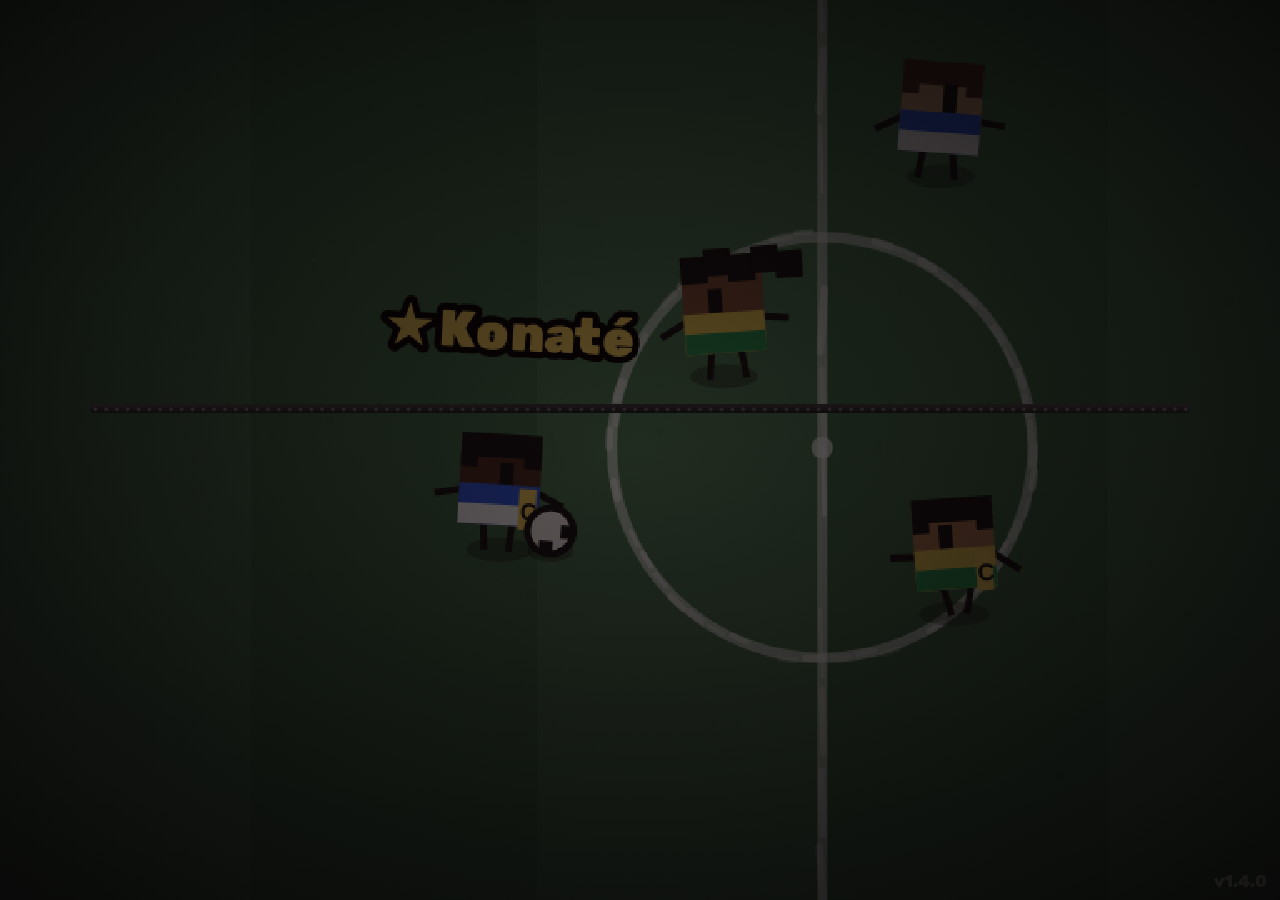
==== commit 56b56fd0: "Version 1.4.0 : pouvoirs et jauge de rage, endurance, buts, reprises, bras et jambes - Jauge de RAGE" ====
--- a/public/index.html
+++ b/public/index.html
@@ -65,6 +65,7 @@
 <script src="src/menu/menuManager.js"></script>
 <script src="src/game/matchManager.js"></script>
 <script src="src/systems/campaignSystem.js"></script>
+<script src="src/game/powers.js"></script>
 <script src="src/systems/stickerSystem.js"></script>
 <script src="src/menu/albumMenu.js"></script>
 <script>
@@ -334,9 +335,9 @@
 class V{constructor(x=0,y=0){this.x=x;this.y=y}clone(){return new V(this.x,this.y)}set(x,y){this.x=x;this.y=y;return this}add(v){this.x+=v.x;this.y+=v.y;return this}sub(v){this.x-=v.x;this.y-=v.y;return this}mul(s){this.x*=s;this.y*=s;return this}len(){return Math.hypot(this.x,this.y)}norm(){const l=this.len();if(l>.0001){this.x/=l;this.y/=l}return this}static dist(a,b){return Math.hypot(a.x-b.x,a.y-b.y)}}
 function entityScale(){return clamp(BAL.entityScale||1,.7,1.45)}
 class Player{constructor(x,y,t,role,c,i){this.pos=new V(x,y);this.spawn=new V(x,y);this.vel=new V();this.team=t;this.role=role;this.country=c;this.i=i;this.size=28;this.r=16;this.hasBall=false;this.control=false;this.control2=false;this.stun=0;this.cd=0;const prof=profileFor(c,i);this.name=prof.name;this.skin=prof.skin;this.hairStyle=prof.hairStyle;this.hairColor=prof.hairColor;this.captain=(i===Math.min(3,Math.max(0,matchSize-1)));this.captainAura=0;this.face=new V(t===TA?1:-1,0);this.energy=1;this.intent='';this.dead=false;this.respawn=0;this.forcedTarget=null;this.sprintCd=0;this.sprintCdMax=1;this.sprintActive=0;this.sprintActiveMax=1;this.sprintHeld=0;this.sprintTriggered=false;this.tired=0;this.passBuffer=0;this.ctrlTapT=0;this.switchBuffer=0;this.slideT=0;this.slideHit=0;this.slideDir=new V(t===TA?1:-1,0);this.slideRecover=0;this.volleyHintT=0;this.volleyFxT=0;this.headerFxT=0;this.headerJumpMax=0;this.headerJumpDur=46;this.pendingAirShot=null;this.aiSprintThink=0;this.sprintTapCd=0;this.sprintHoldF=0}
-update(){const sc=entityScale();if(this.ctrlTapT>0)this.ctrlTapT=Math.max(0,this.ctrlTapT-1/60);this.size=28*sc;this.r=16*sc;if(this.dead){this.respawn-=1/60;if(this.respawn<=0){this.dead=false;this.stun=20;this.pos=this.spawn.clone();this.vel.set(0,0);pop(this.pos.x,this.pos.y,'#ffffff',18);show(this.name+' revient');}return}if(this.slideT>0){this.slideT--;this.intent='glissade';this.vel.add(this.slideDir.clone().mul((this.slideT>12?.16:.045)*BAL.tackle));if(this.slideHit>0&&this.slideT<19&&this.slideT>5)resolveSlideHit(this);this.pos.add(this.vel.clone().mul(timeScale()));this.vel.mul(.90);this.pos.x=clamp(this.pos.x,field.x+this.r,field.x+field.w-this.r);this.pos.y=clamp(this.pos.y,field.y+this.r,field.y+field.h-this.r);if(this.slideT===0){this.stun=18;this.tired=Math.max(this.tired,70);this.energy=clamp(this.energy-.12,.35,1)}return}if(this.cd>0)this.cd--;if(this.sprintCd>0)this.sprintCd--;if(this.sprintActive>0){const humanRun=this.control||this.control2;const decay=humanRun?.72:1;this.sprintActive=Math.max(0,this.sprintActive-decay);if(this.sprintActive<=0&&this.energy<.34)this.tired=Math.round((BAL.sprintRec||36)*.55)}if(this.tired>0)this.tired--;if(this.sprintTapCd>0)this.sprintTapCd--;if(this.volleyHintT>0)this.volleyHintT-=1/60;if(this.comboBoostT>0)this.comboBoostT--;if(this.superVolleyReadyT>0)this.superVolleyReadyT--;if(this.headerFxT>0)this.headerFxT=Math.max(0,this.headerFxT-timeScale());if(this.stun>0)this.stun--;const airReady=(this.control||this.control2)?airContactInfo(this):null;if((this.control||this.control2)&&(isVolleyReady(this)||canHeader(this)||airReady)){this.intent=canHeader(this)?'TÊTE PRÊTE':'REPRISE PRÊTE';volleyAura(this);if(airReady&&airReady.frames<=16){if(lobSlowT<.24)triggerLobSlow(.65);volleySlow=Math.max(volleySlow,.30)}}this.energy=clamp(this.energy+.0038,.55,1);const didAirShot=updatePendingAirShot(this);if(this.stun<=0&&!didAirShot){if(this.control)this.input();else if(this.control2)this.input2();else this.ai()}if(this.vel.len()>.18)this.face=this.vel.clone().norm();this.pos.add(this.vel.clone().mul(timeScale()));{const grip=weatherGrip();this.vel.mul(this.sprintActive>0?(grip==='wet'?.93:.91):(grip==='wet'?.85:grip==='snow'?.79:.82))}this.pos.x=clamp(this.pos.x,field.x+this.r,field.x+field.w-this.r);this.pos.y=clamp(this.pos.y,field.y+this.r,field.y+field.h-this.r)}
-input(){const d=new V();if(keys.z||keys.arrowup)d.y-=1;if(keys.s||keys.arrowdown)d.y+=1;if(keys.q||keys.arrowleft)d.x-=1;if(keys.d||keys.arrowright)d.x+=1;d.x+=mobileMove.x+gpMove.x;d.y+=mobileMove.y+gpMove.y;const tiredMul=this.tired>0?BAL.sprintTired:1;const sprintRatio=clamp((this.sprintActive||0)/Math.max(1,this.sprintActiveMax||1),0,1);const sprintPower=Math.pow(sprintRatio,1.65);const sprintAccel=1+.38*sprintPower;const sprintMax=1.75+sprintPower*(.60*BAL.sprint);if(d.len()>0){const moveDir=d.clone().norm();this.vel.add(moveDir.mul(0.16*BAL.speed*this.country.speed*this.energy*(this.captain?1+BAL.captain:1)*tiredMul*sprintAccel));const maxV=sprintMax*BAL.speed*this.country.speed*(this.captain?1+BAL.captain:1)*tiredMul;if(this.vel.len()>maxV)this.vel.norm().mul(maxV)}const passDown=passActionDown();if(actionPress('pass')){if(!this.hasBall&&(this.ctrlTapT>0||(ball.owner&&ball.owner.team!==this.team&&V.dist(ball.owner.pos,this.pos)<78))){/* stick au neutre : le tacle part vers le porteur */if(ball.owner&&ball.owner.team!==this.team&&rawAimVector().len()<=.18)this.face=ball.owner.pos.clone().sub(this.pos).norm();slideTackle(this);this.ctrlTapT=0;passHold=false;passCharge=0}else{passHold=true;passCharge=0;this.passBuffer=0;if(!this.hasBall)this.ctrlTapT=.28}}if(passDown&&passHold){if(this.hasBall)passCharge=clamp(passCharge+1/34,0,1)}if(actionRelease('pass')){if(this.hasBall){if(passCharge>.18)lobPass(this,passCharge);else doPass(this)}else if(trapBall(this)){/* contrôle/amorti */}else if(canPlayBall(this)){volleyPass(this,passCharge)}passHold=false;passCharge=0}/* Tacle direct supprimé : double-tap CTRL/PASSE sans ballon. */if(actionPress('sprint')){pumpSprint(this);this.sprintHoldF=0}else if(keys.shift||keys.b||mobDown.sprint||gpDown.sprint){/* sprint maintenu : relance auto, l'endurance fait la limite */if(++this.sprintHoldF%8===0)pumpSprint(this)}if(actionPress('switch'))this.switchBuffer=6;if(this.switchBuffer>0){this.switchBuffer--;switchPlayer();this.switchBuffer=0}const down=keys.a||mobDown.shoot||gpDown.shoot;if(this.hasBall){if(down){shootHold=true;shootCharge=clamp(shootCharge+1/34,0,1)}if(actionRelease('shoot')||released.a){shoot(this,shootCharge);shootHold=false;shootCharge=0}}else{if(actionPress('shoot')){if(queueAirShot(this)){shootHold=false;shootCharge=0}else if(isVolleyReady(this)||canVolleyPrep(this)||canPlayBall(this)){superVolleyShoot(this);shootHold=false;shootCharge=0}}else if(!down){shootHold=false;shootCharge=0}}}
-input2(){const d=new V(gp2Move.x,gp2Move.y);const tiredMul=this.tired>0?BAL.sprintTired:1;const sprintRatio=clamp((this.sprintActive||0)/Math.max(1,this.sprintActiveMax||1),0,1);const sprintPower=Math.pow(sprintRatio,1.65);const sprintAccel=1+.38*sprintPower;const sprintMax=1.75+sprintPower*(.60*BAL.sprint);if(d.len()>0){const moveDir=d.clone().norm();this.vel.add(moveDir.mul(0.16*BAL.speed*this.country.speed*this.energy*(this.captain?1+BAL.captain:1)*tiredMul*sprintAccel));const maxV=sprintMax*BAL.speed*this.country.speed*(this.captain?1+BAL.captain:1)*tiredMul;if(this.vel.len()>maxV)this.vel.norm().mul(maxV)}const passDown=gp2Down.pass;if(gp2Pressed.pass){if(!this.hasBall&&this.ctrlTapT>0){slideTackle(this);this.ctrlTapT=0;p2PassHold=false;p2PassCharge=0}else{p2PassHold=true;p2PassCharge=0;this.passBuffer=0;if(!this.hasBall)this.ctrlTapT=.28}}if(passDown&&p2PassHold){if(this.hasBall)p2PassCharge=clamp(p2PassCharge+1/34,0,1)}if(gp2Released.pass){if(this.hasBall){if(p2PassCharge>.18)lobPass(this,p2PassCharge);else doPass(this)}else if(trapBall(this)){/* contrôle/amorti */}else if(canPlayBall(this)){volleyPass(this,p2PassCharge)}p2PassHold=false;p2PassCharge=0}/* Tacle P2 direct supprimé : double-tap A/PASSE sans ballon. */if(gp2Pressed.sprint){pumpSprint(this);this.sprintHoldF=0}else if(gp2Down.sprint&&++this.sprintHoldF%8===0)pumpSprint(this);if(gp2Pressed.switch){switchPlayer2()}if(this.hasBall){if(gp2Down.shoot){p2ShootHold=true;p2ShootCharge=clamp(p2ShootCharge+1/34,0,1)}if(gp2Released.shoot){shoot(this,p2ShootCharge);p2ShootHold=false;p2ShootCharge=0}}else{if(gp2Pressed.shoot){if(queueAirShot(this)){p2ShootHold=false;p2ShootCharge=0}else if(isVolleyReady(this)||canVolleyPrep(this)||canPlayBall(this)){superVolleyShoot(this);p2ShootHold=false;p2ShootCharge=0}}else if(!gp2Down.shoot){p2ShootHold=false;p2ShootCharge=0}}}
+update(){const sc=entityScale();if(this.ctrlTapT>0)this.ctrlTapT=Math.max(0,this.ctrlTapT-1/60);this.size=28*sc;this.r=16*sc;if(this.dead){this.respawn-=1/60;if(this.respawn<=0){this.dead=false;this.stun=20;this.pos=this.spawn.clone();this.vel.set(0,0);pop(this.pos.x,this.pos.y,'#ffffff',18);show(this.name+' revient');}return}if(this.slideT>0){this.slideT--;this.intent='glissade';this.vel.add(this.slideDir.clone().mul((this.slideT>12?.16:.045)*BAL.tackle));if(this.slideHit>0&&this.slideT<19&&this.slideT>5)resolveSlideHit(this);this.pos.add(this.vel.clone().mul(timeScale()));this.vel.mul(.90);this.pos.x=clamp(this.pos.x,field.x+this.r,field.x+field.w-this.r);this.pos.y=clamp(this.pos.y,field.y+this.r,field.y+field.h-this.r);if(this.slideT===0){this.stun=18;this.tired=Math.max(this.tired,70);this.energy=clamp(this.energy-.12,.35,1)}return}if(this.cd>0)this.cd--;if(this.sprintCd>0)this.sprintCd--;if(this.sprintActive>0){const humanRun=this.control||this.control2;const decay=humanRun?.72:1;this.sprintActive=Math.max(0,this.sprintActive-decay);if(this.sprintActive<=0&&this.energy<.34)this.tired=Math.round((BAL.sprintRec||36)*.55)}if(this.tired>0)this.tired--;if(this.sprintTapCd>0)this.sprintTapCd--;if(this.volleyHintT>0)this.volleyHintT-=1/60;if(this.comboBoostT>0)this.comboBoostT--;if(this.superVolleyReadyT>0)this.superVolleyReadyT--;if(this.headerFxT>0)this.headerFxT=Math.max(0,this.headerFxT-timeScale());if(this.stun>0)this.stun--;const airReady=(this.control||this.control2)?airContactInfo(this):null;if((this.control||this.control2)&&(isVolleyReady(this)||canHeader(this)||airReady)){this.intent=canHeader(this)?'TÊTE PRÊTE':'REPRISE PRÊTE';volleyAura(this);if(airReady&&airReady.frames<=16){if(lobSlowT<.24)triggerLobSlow(.65);volleySlow=Math.max(volleySlow,.30)}}if(this.sprintActive>0){this.energy=clamp(this.energy-.0045,0,1);this.staminaWait=40}else if(this.staminaWait>0)this.staminaWait--;else this.energy=clamp(this.energy+.004,0,1);if(this.energy<=.01&&this.sprintActive>0){this.sprintActive=0;this.tired=Math.max(this.tired,Math.round((BAL.sprintRec||36)*1.6));if(this.control||this.control2)show('À BOUT DE SOUFFLE',true)}if(this.shotBuffer>0){this.shotBuffer--;if(!this.hasBall&&!ball.owner){if(queueAirShot(this))this.shotBuffer=0;else if(canPlayBall(this)){superVolleyShoot(this);this.shotBuffer=0}}}const didAirShot=updatePendingAirShot(this);if(this.stun<=0&&!didAirShot){if(this.control)this.input();else if(this.control2)this.input2();else this.ai()}if(this.vel.len()>.18)this.face=this.vel.clone().norm();this.pos.add(this.vel.clone().mul(timeScale()));{const grip=weatherGrip();this.vel.mul(this.sprintActive>0?(grip==='wet'?.93:.91):(grip==='wet'?.85:grip==='snow'?.79:.82))}this.pos.x=clamp(this.pos.x,field.x+this.r,field.x+field.w-this.r);this.pos.y=clamp(this.pos.y,field.y+this.r,field.y+field.h-this.r)}
+input(){const d=new V();if(keys.z||keys.arrowup)d.y-=1;if(keys.s||keys.arrowdown)d.y+=1;if(keys.q||keys.arrowleft)d.x-=1;if(keys.d||keys.arrowright)d.x+=1;d.x+=mobileMove.x+gpMove.x;d.y+=mobileMove.y+gpMove.y;const tiredMul=this.tired>0?BAL.sprintTired:1;const sprintRatio=clamp((this.sprintActive||0)/Math.max(1,this.sprintActiveMax||1),0,1);const sprintPower=Math.pow(sprintRatio,1.65);const sprintAccel=1+.38*sprintPower;const sprintMax=1.75+sprintPower*(.60*BAL.sprint);if(d.len()>0){const moveDir=d.clone().norm();this.vel.add(moveDir.mul(0.16*BAL.speed*this.country.speed*(.82+.18*this.energy)*(this.captain?1+BAL.captain:1)*tiredMul*sprintAccel));const maxV=sprintMax*BAL.speed*this.country.speed*(this.captain?1+BAL.captain:1)*tiredMul;if(this.vel.len()>maxV)this.vel.norm().mul(maxV)}const passDown=passActionDown();if(actionPress('pass')){if(!this.hasBall&&(this.ctrlTapT>0||(ball.owner&&ball.owner.team!==this.team&&V.dist(ball.owner.pos,this.pos)<78))){/* stick au neutre : le tacle part vers le porteur */if(ball.owner&&ball.owner.team!==this.team&&rawAimVector().len()<=.18)this.face=ball.owner.pos.clone().sub(this.pos).norm();slideTackle(this);this.ctrlTapT=0;passHold=false;passCharge=0}else{passHold=true;passCharge=0;this.passBuffer=0;if(!this.hasBall)this.ctrlTapT=.28}}if(passDown&&passHold){if(this.hasBall)passCharge=clamp(passCharge+1/34,0,1)}if(actionRelease('pass')){if(this.hasBall){if(passCharge>.18)lobPass(this,passCharge);else doPass(this)}else if(trapBall(this)){/* contrôle/amorti */}else if(canPlayBall(this)){volleyPass(this,passCharge)}passHold=false;passCharge=0}/* Tacle direct supprimé : double-tap CTRL/PASSE sans ballon. */if(actionPress('sprint')){pumpSprint(this);this.sprintHoldF=0}else if(keys.shift||keys.b||mobDown.sprint||gpDown.sprint){/* sprint maintenu : relance auto, l'endurance fait la limite */if(++this.sprintHoldF%8===0)pumpSprint(this)}if(actionPress('switch'))this.switchBuffer=6;if(this.switchBuffer>0){this.switchBuffer--;switchPlayer();this.switchBuffer=0}const down=keys.a||mobDown.shoot||gpDown.shoot;if(this.hasBall){if(down){shootHold=true;shootCharge=clamp(shootCharge+1/34,0,1)}if(actionRelease('shoot')||released.a){shoot(this,shootCharge);shootHold=false;shootCharge=0}}else{if(actionPress('shoot')){if(queueAirShot(this)){shootHold=false;shootCharge=0}else if(canPlayBall(this)){superVolleyShoot(this);shootHold=false;shootCharge=0}else{this.shotBuffer=22;shootHold=false;shootCharge=0}}else if(!down){shootHold=false;shootCharge=0}}}
+input2(){const d=new V(gp2Move.x,gp2Move.y);const tiredMul=this.tired>0?BAL.sprintTired:1;const sprintRatio=clamp((this.sprintActive||0)/Math.max(1,this.sprintActiveMax||1),0,1);const sprintPower=Math.pow(sprintRatio,1.65);const sprintAccel=1+.38*sprintPower;const sprintMax=1.75+sprintPower*(.60*BAL.sprint);if(d.len()>0){const moveDir=d.clone().norm();this.vel.add(moveDir.mul(0.16*BAL.speed*this.country.speed*(.82+.18*this.energy)*(this.captain?1+BAL.captain:1)*tiredMul*sprintAccel));const maxV=sprintMax*BAL.speed*this.country.speed*(this.captain?1+BAL.captain:1)*tiredMul;if(this.vel.len()>maxV)this.vel.norm().mul(maxV)}const passDown=gp2Down.pass;if(gp2Pressed.pass){if(!this.hasBall&&this.ctrlTapT>0){slideTackle(this);this.ctrlTapT=0;p2PassHold=false;p2PassCharge=0}else{p2PassHold=true;p2PassCharge=0;this.passBuffer=0;if(!this.hasBall)this.ctrlTapT=.28}}if(passDown&&p2PassHold){if(this.hasBall)p2PassCharge=clamp(p2PassCharge+1/34,0,1)}if(gp2Released.pass){if(this.hasBall){if(p2PassCharge>.18)lobPass(this,p2PassCharge);else doPass(this)}else if(trapBall(this)){/* contrôle/amorti */}else if(canPlayBall(this)){volleyPass(this,p2PassCharge)}p2PassHold=false;p2PassCharge=0}/* Tacle P2 direct supprimé : double-tap A/PASSE sans ballon. */if(gp2Pressed.sprint){pumpSprint(this);this.sprintHoldF=0}else if(gp2Down.sprint&&++this.sprintHoldF%8===0)pumpSprint(this);if(gp2Pressed.switch){switchPlayer2()}if(this.hasBall){if(gp2Down.shoot){p2ShootHold=true;p2ShootCharge=clamp(p2ShootCharge+1/34,0,1)}if(gp2Released.shoot){shoot(this,p2ShootCharge);p2ShootHold=false;p2ShootCharge=0}}else{if(gp2Pressed.shoot){if(queueAirShot(this)){p2ShootHold=false;p2ShootCharge=0}else if(canPlayBall(this)){superVolleyShoot(this);p2ShootHold=false;p2ShootCharge=0}else{this.shotBuffer=22;p2ShootHold=false;p2ShootCharge=0}}else if(!gp2Down.shoot){p2ShootHold=false;p2ShootCharge=0}}}
 ai(){
  const hasEnemyBall=ball.owner&&ball.owner.team!==this.team;
  const hasOurBall=ball.owner&&ball.owner.team===this.team;
@@ -415,7 +416,7 @@
 tacticalHome(ref=ball.pos){const ownDir=this.team===TA?1:-1;const hasOur=ball.owner&&ball.owner.team===this.team,hasEnemy=ball.owner&&ball.owner.team!==this.team;const shift=hasOur?88:hasEnemy?-58:0;const line=this.role==='keeper'?-392:this.role==='defender'?-255:this.role==='mid'?-48:168;let lane=(this.i-2.5)*48;if(this.role==='defender')lane=(this.i-1.5)*58;if(this.role==='striker')lane=(this.i%2?72:-72);let x=W/2+ownDir*(line+shift);let y=H/2+lane;if(hasEnemy&&ref){y=H/2+clamp((ref.y-H/2)*.42+lane*.45,-160,160)}return new V(x,y)}
 defensiveSlot(ref){return smartDefensiveSlot(this,{pos:ref,team:this.team===TA?TB:TA,vel:new V()},aiTeamContext(this.team,{pos:ref,team:this.team===TA?TB:TA,vel:new V()}))}
 supportSlot(carrier){return smartSupportSlot(this,carrier)}
-draw(){if(this.dead)return;const x=Math.round(this.pos.x),y=Math.round(this.pos.y),s=this.size,h=s/2;const speed=this.vel.len();const walk=speed>.12?Math.sin(gameTick*.34+this.i*1.7)*Math.min(1.2,speed*.9):Math.sin(gameTick*.08+this.i*2.1)*0.7;const lean=speed>.12?clamp(this.face.x*.08,-.08,.08):Math.sin(gameTick*.04+this.i)*.02;const headerDur=Math.max(1,this.headerJumpDur||46);const headerPhase=this.headerFxT>0?clamp(1-this.headerFxT/headerDur,0,1):0;const headerJump=this.headerFxT>0?Math.sin(headerPhase*Math.PI)*(this.headerJumpMax||52*entityScale()):0;if((this.sprintActive/Math.max(1,this.sprintActiveMax||1))>.38&&speed>1.55){ctx.save();ctx.globalAlpha=clamp((speed-1.1)/3.0,0,.55);ctx.strokeStyle='rgba(255,255,255,.58)';ctx.lineWidth=2;const back=this.face.clone().mul(-1);for(let i=0;i<5;i++){const off=(i-2)*7;ctx.beginPath();ctx.moveTo(x+back.x*(18+i*5)-this.face.y*off,y+back.y*(18+i*5)+this.face.x*off);ctx.lineTo(x+back.x*(42+i*6)-this.face.y*off,y+back.y*(42+i*6)+this.face.x*off);ctx.stroke()}ctx.restore()}ctx.fillStyle='rgba(0,0,0,.18)';ctx.beginPath();ctx.ellipse(x,y+h+4,9+Math.abs(walk)*.8,4.8,0,0,Math.PI*2);ctx.fill();if(this.control||this.control2){ctx.save();ctx.strokeStyle=this.control2?'#3fd8ff':'#ffd23f';ctx.lineWidth=3.5;ctx.globalAlpha=.9;ctx.beginPath();ctx.ellipse(x,y+h+3,h+7,(h+7)*.42,0,0,Math.PI*2);ctx.stroke();ctx.restore()}ctx.save();ctx.translate(x,y+walk*.25-headerJump);ctx.rotate(lean);if(this.slideT>0){ctx.rotate(Math.atan2(this.slideDir.y,this.slideDir.x));ctx.scale(1.28,.62)}ctx.fillStyle=this.skin||'#f0c58d';ctx.fillRect(-h,-h,s,s);drawHair(ctx,this.hairStyle,this.hairColor,s);const eyeX=clamp(this.face.x*2.5,-3,3),eyeY=clamp(this.face.y*2.2,-2,3);ctx.fillStyle='#111';ctx.fillRect(-2+eyeX,-h+4+eyeY,4,10);const kit=teamKit(this.team);ctx.fillStyle=kit.color;ctx.fillRect(-h,0,s,h);ctx.fillStyle=kit.stripe;ctx.fillRect(-h,h-6,s,6);if(this.comboBoostT>0){ctx.save();ctx.globalAlpha=clamp(this.comboBoostT/240,.18,.82);ctx.strokeStyle=this.superVolleyReadyT>0?'#ff3333':'#ffd34a';ctx.lineWidth=this.superVolleyReadyT>0?4:3;ctx.beginPath();ctx.arc(0,0,h+8+Math.sin(gameTick*.3)*3,0,Math.PI*2);ctx.stroke();if(this.superVolleyReadyT>0){ctx.globalAlpha=.65;ctx.strokeStyle='#ff7a20';ctx.beginPath();ctx.arc(0,0,h+15+Math.cos(gameTick*.23)*5,0,Math.PI*2);ctx.stroke()}ctx.restore()}if(this.captain){ctx.fillStyle='#ffd34a';ctx.fillRect(h-6,1,5,12);ctx.fillStyle='#111';ctx.font='900 7px Arial';ctx.textAlign='center';ctx.fillText('C',h-3,10)}if(this.hasBall||this.control){ctx.fillStyle=this.hasBall?(this.captain?'#ffd34a':'#ffe45c'):'#ffffff';ctx.font='900 15px Rubik,Arial';ctx.textAlign='center';ctx.lineJoin='round';ctx.lineWidth=4;ctx.strokeStyle='#000';const nm=(this.captain&&this.hasBall?'★ ':'')+this.name;ctx.strokeText(nm,0,-h-28);ctx.fillText(nm,0,-h-28)}if(this.control){const ab=Math.sin(gameTick*.18)*4;ctx.beginPath();ctx.moveTo(-9,-h-24+ab);ctx.lineTo(9,-h-24+ab);ctx.lineTo(0,-h-10+ab);ctx.fillStyle='#fff';ctx.fill();ctx.strokeStyle='rgba(0,0,0,.45)';ctx.lineWidth=1.5;ctx.stroke()}if(this.stun>0){ctx.fillStyle='rgba(255,0,0,.5)';ctx.fillRect(-h,-h,s,s)}if(this.control&&(showPlayerGauges()||this.sprintActive>0||this.sprintHeld>0||this.sprintCd>0||this.tired>0)){const w=42;let ratio=1,label='SPRINT';let col='#35e86b';if(this.sprintActive>0){ratio=clamp(this.sprintActive/Math.max(1,this.sprintActiveMax),0,1);col='#53d7ff';label='RUN'}else if(this.sprintHeld>0&&!this.sprintTriggered){ratio=clamp(this.sprintHeld/9,0,1);col='#ffd34a';label='CHARGE'}else if(this.tired>0){ratio=clamp(1-this.tired/Math.max(1,(BAL.sprintRec||36)),0,1);col='#ff3333';label='RECUP'}else if(this.sprintCd>0){ratio=clamp(1-this.sprintCd/Math.max(1,this.sprintCdMax),0,1);col='#ff9b42';label='CD'}ctx.fillStyle='rgba(0,0,0,.68)';ctx.fillRect(-w/2,h+7,w,6);ctx.fillStyle=col;ctx.fillRect(-w/2,h+7,w*ratio,6);ctx.strokeStyle='rgba(255,255,255,.32)';ctx.lineWidth=1;ctx.strokeRect(-w/2,h+7,w,6);ctx.fillStyle='rgba(255,255,255,.86)';ctx.font='900 7px Arial';ctx.textAlign='center';ctx.fillText(label,0,h+22)}ctx.restore()}}
+draw(){if(this.dead)return;const x=Math.round(this.pos.x),y=Math.round(this.pos.y),s=this.size,h=s/2;const speed=this.vel.len();const walk=speed>.12?Math.sin(gameTick*.34+this.i*1.7)*Math.min(1.2,speed*.9):Math.sin(gameTick*.08+this.i*2.1)*0.7;const lean=speed>.12?clamp(this.face.x*.08,-.08,.08):Math.sin(gameTick*.04+this.i)*.02;const headerDur=Math.max(1,this.headerJumpDur||46);const headerPhase=this.headerFxT>0?clamp(1-this.headerFxT/headerDur,0,1):0;const headerJump=this.headerFxT>0?Math.sin(headerPhase*Math.PI)*(this.headerJumpMax||52*entityScale()):0;if((this.sprintActive/Math.max(1,this.sprintActiveMax||1))>.38&&speed>1.55){ctx.save();ctx.globalAlpha=clamp((speed-1.1)/3.0,0,.55);ctx.strokeStyle='rgba(255,255,255,.58)';ctx.lineWidth=2;const back=this.face.clone().mul(-1);for(let i=0;i<5;i++){const off=(i-2)*7;ctx.beginPath();ctx.moveTo(x+back.x*(18+i*5)-this.face.y*off,y+back.y*(18+i*5)+this.face.x*off);ctx.lineTo(x+back.x*(42+i*6)-this.face.y*off,y+back.y*(42+i*6)+this.face.x*off);ctx.stroke()}ctx.restore()}ctx.fillStyle='rgba(0,0,0,.30)';ctx.beginPath();ctx.ellipse(x,y+h+s*.3,h*.8+Math.abs(walk)*.8,3.6,0,0,Math.PI*2);ctx.fill();if(this.control||this.control2){ctx.save();ctx.strokeStyle=this.control2?'#3fd8ff':'#ffd23f';ctx.lineWidth=3.5;ctx.globalAlpha=.9;ctx.beginPath();ctx.ellipse(x,y+h+s*.3,h+7,(h+7)*.42,0,0,Math.PI*2);ctx.stroke();ctx.restore()}if((this.control||this.control2)&&(this.energy<.985||this.tired>0)){const bw=30,bx=x-bw/2,by=y+h+s*.3+8,e=clamp(this.energy,0,1);ctx.fillStyle='rgba(0,0,0,.75)';ctx.fillRect(bx-2,by-2,bw+4,7);ctx.fillStyle=this.tired>0?(Math.floor(gameTick/6)%2?'#ff2d2d':'#7a0000'):e>.5?'#3ee26b':e>.25?'#ffd23f':'#ff2d2d';ctx.fillRect(bx,by,bw*Math.max(e,this.tired>0?1:0),3)}ctx.save();ctx.translate(x,y+walk*.25-headerJump);ctx.rotate(lean);if(this.giantT>0)ctx.scale(1.7,1.7);if(this.slideT>0){ctx.rotate(Math.atan2(this.slideDir.y,this.slideDir.x));ctx.scale(1.28,.62)}{const sw=speed>.12?Math.sin(gameTick*.34+this.i*1.7)*Math.min(1,speed*.6):0;ctx.strokeStyle='#111';ctx.lineWidth=2;ctx.lineCap='square';ctx.beginPath();ctx.moveTo(-h*.36,h-1);ctx.lineTo(-h*.36-sw*2,h+s*.28);ctx.moveTo(h*.36,h-1);ctx.lineTo(h*.36+sw*2,h+s*.28);ctx.moveTo(-h+1,s*.08);ctx.lineTo(-h-s*.26,s*.08+s*.1+sw*3);ctx.moveTo(h-1,s*.08);ctx.lineTo(h+s*.26,s*.08+s*.1-sw*3);ctx.stroke()}ctx.fillStyle=this.skin||'#f0c58d';ctx.fillRect(-h,-h,s,s);drawHair(ctx,this.hairStyle,this.hairColor,s);const eyeX=clamp(this.face.x*2.5,-3,3),eyeY=clamp(this.face.y*2.2,-2,3);ctx.fillStyle='#111';ctx.fillRect(-2+eyeX,-h+4+eyeY,4,10);const kit=teamKit(this.team);ctx.fillStyle=kit.color;ctx.fillRect(-h,0,s,h);ctx.fillStyle=kit.stripe;ctx.fillRect(-h,h-6,s,6);if(this.comboBoostT>0){ctx.save();ctx.globalAlpha=clamp(this.comboBoostT/240,.18,.82);ctx.strokeStyle=this.superVolleyReadyT>0?'#ff3333':'#ffd34a';ctx.lineWidth=this.superVolleyReadyT>0?4:3;ctx.beginPath();ctx.arc(0,0,h+8+Math.sin(gameTick*.3)*3,0,Math.PI*2);ctx.stroke();if(this.superVolleyReadyT>0){ctx.globalAlpha=.65;ctx.strokeStyle='#ff7a20';ctx.beginPath();ctx.arc(0,0,h+15+Math.cos(gameTick*.23)*5,0,Math.PI*2);ctx.stroke()}ctx.restore()}if(this.captain){ctx.fillStyle='#ffd34a';ctx.fillRect(h-6,1,5,12);ctx.fillStyle='#111';ctx.font='900 7px Arial';ctx.textAlign='center';ctx.fillText('C',h-3,10)}if(this.hasBall||this.control){ctx.fillStyle=this.hasBall?(this.captain?'#ffd34a':'#ffe45c'):'#ffffff';ctx.font='900 15px Rubik,Arial';ctx.textAlign='center';ctx.lineJoin='round';ctx.lineWidth=4;ctx.strokeStyle='#000';const nm=(this.captain&&this.hasBall?'★ ':'')+this.name;ctx.strokeText(nm,0,-h-28);ctx.fillText(nm,0,-h-28)}if(this.control){const ab=Math.sin(gameTick*.18)*4;ctx.beginPath();ctx.moveTo(-9,-h-24+ab);ctx.lineTo(9,-h-24+ab);ctx.lineTo(0,-h-10+ab);ctx.fillStyle='#fff';ctx.fill();ctx.strokeStyle='rgba(0,0,0,.45)';ctx.lineWidth=1.5;ctx.stroke()}if(this.frozenT>0){ctx.fillStyle='rgba(140,215,255,.62)';ctx.fillRect(-h,-h,s,s);ctx.strokeStyle='#dff4ff';ctx.lineWidth=2;ctx.strokeRect(-h,-h,s,s)}else if(this.stun>0){ctx.fillStyle='rgba(255,0,0,.5)';ctx.fillRect(-h,-h,s,s)}if(this.control&&(showPlayerGauges()||this.sprintActive>0||this.sprintHeld>0||this.sprintCd>0||this.tired>0)){const w=42;let ratio=1,label='SPRINT';let col='#35e86b';if(this.sprintActive>0){ratio=clamp(this.sprintActive/Math.max(1,this.sprintActiveMax),0,1);col='#53d7ff';label='RUN'}else if(this.sprintHeld>0&&!this.sprintTriggered){ratio=clamp(this.sprintHeld/9,0,1);col='#ffd34a';label='CHARGE'}else if(this.tired>0){ratio=clamp(1-this.tired/Math.max(1,(BAL.sprintRec||36)),0,1);col='#ff3333';label='RECUP'}else if(this.sprintCd>0){ratio=clamp(1-this.sprintCd/Math.max(1,this.sprintCdMax),0,1);col='#ff9b42';label='CD'}ctx.fillStyle='rgba(0,0,0,.68)';ctx.fillRect(-w/2,h+7,w,6);ctx.fillStyle=col;ctx.fillRect(-w/2,h+7,w*ratio,6);ctx.strokeStyle='rgba(255,255,255,.32)';ctx.lineWidth=1;ctx.strokeRect(-w/2,h+7,w,6);ctx.fillStyle='rgba(255,255,255,.86)';ctx.font='900 7px Arial';ctx.textAlign='center';ctx.fillText(label,0,h+22)}ctx.restore()}}
 
 const LOB_WALL_BOUNCE_Z=18;
 // Hit-stop : gel très court de la simulation sur les impacts (frappe, arrêt, KO). Plafonné pour ne jamais gêner le jeu.
@@ -461,7 +462,7 @@
  if(this.pos.y-this.r<field.y){this.pos.y=field.y+this.r;if(this.z>LOB_WALL_BOUNCE_Z)this.airBounceY(1,'LOB SUR LA LIGNE !');else this.groundBounceY(1)}
  if(this.pos.y+this.r>field.y+field.h){this.pos.y=field.y+field.h-this.r;if(this.z>LOB_WALL_BOUNCE_Z)this.airBounceY(-1,'LOB SUR LA LIGNE !');else this.groundBounceY(-1)}
  const lethal=this.vel.len()>12.2;
- for(const p of players){if(p.dead)continue;if(this.ignoreT>0&&p===this.ignorePlayer)continue;const keeper=p.role==='keeper';if(this.z>(keeper?46:20)&&!canVolleyPrep(p))continue;const reach=this.r+p.r+(keeper?(p.keeperDive?16:7):0);if(distSeg(p.pos,prevPos,this.pos)<reach){if(keeper&&this.lastKicker&&this.lastKicker.team!==p.team&&keeperSave(p,this))break;if(lethal&&this.lastKicker&&this.lastKicker!==p&&p.team!==this.lastKicker.team){brutalKO(p,this.lastKicker,'FATAL SHOT !');hitStop(.08);this.vel.mul(.6);continue}const sp=this.vel.len();if(!keeper&&this.lastKicker&&p.team!==this.lastKicker.team&&sp>4.5&&(this.kickKind==='pass'||this.kickKind==='lobPass')){const ctrl=clamp(.62+.12*(p.country.tackle-1)-(sp-4.5)*.07+(p.control||p.control2?.15:0),.2,.9);if(Math.random()>ctrl){const a=rand(-.5,.5),c=Math.cos(a),si=Math.sin(a);this.vel.set((this.vel.x*c-this.vel.y*si)*.7,(this.vel.x*si+this.vel.y*c)*.7);this.ignorePlayer=p;this.ignoreT=12;this.kickKind='deflect';pop(this.pos.x,this.pos.y,'#ffffff',6);continue}}attach(p);break}}
+ for(const p of players){if(p.dead)continue;if(this.ignoreT>0&&p===this.ignorePlayer)continue;const keeper=p.role==='keeper';if(this.z>(keeper?46:20)&&!canVolleyPrep(p))continue;const reach=this.r+p.r+(keeper?(p.keeperDive?16:7)+(p.giantT>0?22:0):0);if(distSeg(p.pos,prevPos,this.pos)<reach){if(keeper&&this.lastKicker&&this.lastKicker.team!==p.team&&keeperSave(p,this))break;if(this.fire&&!keeper&&this.lastKicker&&p.team!==this.lastKicker.team){brutalKO(p,this.lastKicker,'CRAMÉ !');this.ignorePlayer=p;this.ignoreT=10;continue}if(lethal&&this.lastKicker&&this.lastKicker!==p&&p.team!==this.lastKicker.team){brutalKO(p,this.lastKicker,'FATAL SHOT !');hitStop(.08);this.vel.mul(.6);continue}const sp=this.vel.len();if(!keeper&&this.lastKicker&&p.team!==this.lastKicker.team&&(this.kickKind==='pass'||this.kickKind==='lobPass')&&powerOn(this.lastKicker.team,'glue'))continue;if(!keeper&&this.lastKicker&&p.team!==this.lastKicker.team&&sp>4.5&&(this.kickKind==='pass'||this.kickKind==='lobPass')){const ctrl=clamp(.62+.12*(p.country.tackle-1)-(sp-4.5)*.07+(p.control||p.control2?.15:0),.2,.9);if(Math.random()>ctrl){const a=rand(-.5,.5),c=Math.cos(a),si=Math.sin(a);this.vel.set((this.vel.x*c-this.vel.y*si)*.7,(this.vel.x*si+this.vel.y*c)*.7);this.ignorePlayer=p;this.ignoreT=12;this.kickKind='deflect';pop(this.pos.x,this.pos.y,'#ffffff',6);continue}}attach(p);break}}
  const sp=this.vel.len();
  this.updateTrail();
  if(this.fromSprint&&!this.lob&&sp>3.2){const c=sp>13?'#ff2a13':sp>8?'#53d7ff':'#ffffff';for(let i=0;i<(sp>12?3:1);i++)particles.push({x:this.pos.x-this.vel.x*.8+rand(-5,5),y:this.pos.y-this.vel.y*.8+rand(-5,5)-this.z*.35,vx:rand(-.4,.4),vy:rand(-.4,.4),life:rand(7,18),c,s:rand(3,6)})}
@@ -565,7 +566,8 @@
  }
  ctx.scale(stretch,squash);
  ctx.rotate(this.spin-ang);
- ctx.fillStyle=this.z>10?'#ffffff':mega?'#ff3218':sp>8.4?'#53d7ff':sp>3?'#ffffff':'#f8f8ef';
+  const bomb=powerOn(TA,'bomb')||powerOn(TB,'bomb');
+  ctx.fillStyle=bomb&&Math.floor(gameTick/5)%2?'#ff2d2d':this.fire?'#ffb12d':this.z>10?'#ffffff':mega?'#ff3218':sp>8.4?'#53d7ff':sp>3?'#ffffff':'#f8f8ef';
  ctx.beginPath();
  ctx.arc(0,0,this.r,0,Math.PI*2);
  ctx.fill();
@@ -754,6 +756,10 @@
 function callSubstituteFor(victim){const b=bench.find(x=>x.team===victim.team&&!x.used);if(!b)return null;b.used=true;const sub=new Player(b.x,b.y,victim.team,victim.role,victim.country,victim.i);sub.name=b.name;sub.skin=b.skin;sub.hairStyle=b.hairStyle;sub.hairColor=b.hairColor;sub.captain=false;sub.spawn=victim.spawn.clone();sub.forcedTarget={pos:victim.spawn.clone(),t:190};sub.stun=0;sub.vel=new V((victim.team===TA?1:-1)*.6,b.top?.3:-.3);players.push(sub);pop(b.x,b.y,'#ffd34a',22);show('REMPLAÇANT : '+sub.name);return sub}
 function attach(p){
  if(!p||p.dead)return;
+ // Ballon piégé : l'adversaire qui le touche saute avec.
+ for(const tm of [TA,TB])if(tm!==p.team&&powerOn(tm,'bomb')){explodeBomb(tm);return}
+ {const lk=ball&&ball.lastKicker;if(lk&&lk!==p){if(lk.team===p.team&&['pass','lobPass','volleyPass'].includes(ball.kickKind))addRage(p.team,4);else if(lk.team!==p.team)addRage(p.team,3)}}
+ if(ball)ball.fire=false;
  p.aiHoldT=0;p.aiThinkT=6;
  const last=ball&&ball.lastKicker;
  const passKinds=['pass','lobPass','volleyPass'];
@@ -785,7 +791,7 @@
 function doPass(p){if(!p.hasBall){if(canPlayBall(p)){volleyPass(p);return true}return false}if(oneTwo&&oneTwo.returnTo&&oneTwo.from===p&&V.dist(p.pos,oneTwo.returnTo.pos)<305){targetPass(p,oneTwo.returnTo,true);oneTwo=null;return true}const raw=rawAimVector();const hasDirectionalIntent=raw.len()>.32;if(hasDirectionalIntent){const directed=bestDirectionalMate(p,.40);if(directed&&directed.player){oneTwo={from:directed.player,returnTo:p,t:1.9};targetPass(p,directed.player,false);if(p.team===TA)setControl(directed.player);return true}manualPassIntoSpace(p);return true}const mate=bestMate(p);if(mate&&mate.score>4){oneTwo={from:mate.player,returnTo:p,t:1.9};targetPass(p,mate.player,false);if(p.team===TA)setControl(mate.player);return true}manualPassIntoSpace(p);return true}
 function targetPass(p,mate,ret){sfxPass(false,.32);const target=passTargetPoint(p,mate,false,0);const dir=target.clone().sub(p.pos).norm();const pow=passPowerForDistance(V.dist(p.pos,target),false,0)*BAL.pass*p.country.pass;release(dir,pow);markVolleyTarget(mate,p,.95);pop(p.pos.x,p.pos.y,'#ffe45c',8);if(ret&&p.team===TA)setControl(mate)}
 function bestMate(p){const mates=players.filter(m=>m.team===p.team&&m!==p&&!m.dead);let best=null,score=-1e9,bestAlign=-1;const aim=aimDir(p);for(const m of mates){const to=m.pos.clone().sub(p.pos),d=to.len(),dir=to.clone().norm();const rawAlign=dir.x*aim.x+dir.y*aim.y;const align=Math.max(-.35,rawAlign);const forward=p.team===TA?m.pos.x-p.pos.x:p.pos.x-m.pos.x;let s=align*86-d*.075+forward*.08;if(m.role==='striker')s+=14;if(laneBlocked(p.pos,m.pos,p.team))s-=18;if(rawAimVector().len()>.32&&rawAlign<.25)s-=70;if(s>score){score=s;best=m;bestAlign=rawAlign}}return best?{player:best,score,align:bestAlign}:null}
-function shoot(p,charge){if(!p.hasBall)return;sfxShoot(charge);const comboBoost=(p.comboBoostT>0||passComboSuperReady>0)?1.16:1;const superShot=(p.superVolleyReadyT>0||passComboSuperReady>0)&&charge>.55;
+function shoot(p,charge){if(!p.hasBall)return;sfxShoot(charge);addRage(p.team,4);const comboBoost=(p.comboBoostT>0||passComboSuperReady>0)?1.16:1;const superShot=(p.superVolleyReadyT>0||passComboSuperReady>0)&&charge>.55;
  const human=p.control||p.control2;
  const perfect=human?(charge>=PERFECT_SHOT[0]&&charge<=PERFECT_SHOT[1]):Math.random()<.12*p.country.ai;
  const gx=p.team===TA?field.x+field.w:field.x,half=goalWidth()/2;
@@ -799,7 +805,8 @@
  const finalY=ty*(1-assist)+postY*assist+rand(-spread,spread);
  const dir=new V(gx,finalY).sub(p.pos).norm();
  const pow=((7.2+charge*8.8)*BAL.force)*p.country.power*comboBoost*(superShot?1.18:1)*(perfect?1.12:1);
- release(dir,pow,0,'shot',Math.max(charge,superShot?.82:charge));ball.perfect=perfect;ball.impactT=superShot?30:Math.max(ball.impactT||0,18);ball.trailKind=(superShot||perfect||charge>.72)?'fire':(pow>10?'blue':'white');pop(p.pos.x,p.pos.y,(superShot||perfect||charge>.75)?'#ff2600':'#ff4a24',14+charge*24+(superShot?18:0));
+ const fire=powerOn(p.team,'fire');
+ release(dir,pow*(fire?1.3:1),0,'shot',Math.max(charge,superShot?.82:charge));ball.perfect=perfect||fire;ball.fire=fire;if(fire){powerState(p.team).t=0;showMatchBanner('🔥 BOULE DE FEU !')}ball.impactT=superShot?30:Math.max(ball.impactT||0,18);ball.trailKind=(superShot||perfect||charge>.72)?'fire':(pow>10?'blue':'white');pop(p.pos.x,p.pos.y,(superShot||perfect||charge>.75)?'#ff2600':'#ff4a24',14+charge*24+(superShot?18:0));
  if(superShot){p.superVolleyReadyT=0;passComboSuperReady=0;showMatchBanner('SUPER TIR !')}else if(perfect&&human){showMatchBanner('TIR PARFAIT !');tone(1320,.12,'sine',.06,1)}else if(charge>.75)show('TIR CARNAGE !');else show('TIR LIBRE');
  hitStop(perfect?.09:.03+charge*.04);shake+=3+charge*5+(superShot||perfect?5:0)}
 function canPlayBall(p){return !ball.owner&&!p.dead&&ball.z<24&&V.dist(p.pos,ball.pos)<44}
@@ -851,6 +858,7 @@
  const desired=dur*.50+Math.max(0,info.frames||0)*1.15;
  p.headerFxT=clamp(Math.max(p.headerFxT||0,desired),dur*.48,dur);
 }
+function airReach(type){return (type==='header'?36:42)*entityScale()}
 function queueAirShot(p){
  if(!p||p.dead||p.hasBall||ball.owner)return false;
  const info=airContactInfo(p);
@@ -859,7 +867,7 @@
  if(type!=='header'&&type!=='volley')return false;
  // Si la balle est déjà là, on frappe tout de suite. Sinon on arme le saut et on attend
  // la vraie fenêtre de contact. Oui, attendre le ballon avant de le frapper, quelle audace.
- if(info.frames<=2.1||info.d<=(type==='header'?28:34)*entityScale()){
+ if(info.frames<=2&&info.d<=airReach(type)){
   return type==='header'?headerShoot(p,info):superVolleyShoot(p,info);
  }
  p.pendingAirShot={type,life:54};
@@ -883,7 +891,9 @@
  if(info.frames<=14)triggerLobSlow(.95);
  const sc=entityScale();
  const heightOk=type==='header'?info.z>=18*sc&&info.z<=96*sc:info.z>=8*sc&&info.z<=66*sc;
- const contactNow=heightOk&&(info.frames<=1.35||info.d<=(type==='header'?28:34)*sc);
+ // Le joueur se jette vers le point d'impact ; il ne frappe que si le ballon est vraiment à portée.
+ if(info.d>4){const to=new V(info.x-p.pos.x,info.y-p.pos.y),k=Math.min(1.6,.18+info.d*.05/Math.max(1,info.frames));p.vel.add(to.norm().mul(k))}
+ const contactNow=heightOk&&info.frames<=2&&info.d<=airReach(type);
  if(contactNow){
   p.pendingAirShot=null;
   return type==='header'?headerShoot(p,info):superVolleyShoot(p,info);
@@ -957,7 +967,7 @@
 
 function canTrapBall(p){if(ball.owner||p.dead||ball.z>34)return false;const d=V.dist(p.pos,ball.pos);if(d>58)return false;const toP=p.pos.clone().sub(ball.pos);const len=toP.len();if(len<.001)return true;const incoming=(ball.vel.x*toP.x+ball.vel.y*toP.y)/len;return incoming>.85||ball.vel.len()<4.6}
 function trapBall(p){if(!canTrapBall(p))return false;attach(p);ball.vel.mul(.12);ball.vz*=.25;ball.z=Math.max(0,ball.z*.35);pop(p.pos.x,p.pos.y,'#53d7ff',10);return true}
-function volleyShoot(p,charge){sfxVolley(charge);charge=clamp(charge,.18,1);const superVolley=(p.superVolleyReadyT>0||passComboSuperReady>0||p.comboBoostT>0);const gx=p.team===TA?field.x+field.w:field.x,half=goalWidth()/2;let gy;if(p.control||p.control2){const raw=rawAimVector();gy=raw.len()>.25?H/2+raw.y*half*.9:H/2+rand(-half*.5,half*.5)}else{const k=players.find(o=>o.team!==p.team&&o.role==='keeper');gy=H/2+(k&&k.pos.y<H/2?1:-1)*(half-16)+rand(-18,18)*(1.3-.3*p.country.ai)}const dir=new V(gx,gy).sub(p.pos).norm();ball.lastKicker=p;ball.kickKind='volley';ball.kickCharge=superVolley?1:charge;ball.kickTeam=p.team;ball.kickOrigin=p.pos.clone();ball.ignorePlayer=p;ball.ignoreT=14;ball.vel=dir.mul((9.0+charge*8.0)*BAL.force*p.country.power*(superVolley?1.18:1));ball.perfect=superVolley;ball.vz=charge>.28?2.4+charge*5.2+(superVolley?2.2:0):Math.max(0,ball.vz*.45);ball.z=Math.max(ball.z,charge>.28?10:ball.z);ball.impactT=superVolley?34:22;ball.trailKind=superVolley?'fire':'blue';pop(ball.pos.x,ball.pos.y,superVolley?'#ff3218':'#ffffff',18+charge*26+(superVolley?28:0));if(superVolley){p.superVolleyReadyT=0;passComboSuperReady=0;showMatchBanner('SUPER VOLÉE !')}else show(charge>.72?'REPRISE FUSÉE !':charge>.28?'REPRISE PRÉCHARGÉE !':'REPRISE !');shake+=5+charge*5+(superVolley?4:0);hitStop(superVolley?.1:.06)}
+function volleyShoot(p,charge){sfxVolley(charge);charge=clamp(charge,.18,1);const superVolley=(p.superVolleyReadyT>0||passComboSuperReady>0||p.comboBoostT>0);const gx=p.team===TA?field.x+field.w:field.x,half=goalWidth()/2;let gy;if(p.control||p.control2){const raw=rawAimVector();gy=raw.len()>.25?H/2+raw.y*half*.9:H/2+rand(-half*.5,half*.5)}else{const k=players.find(o=>o.team!==p.team&&o.role==='keeper');gy=H/2+(k&&k.pos.y<H/2?1:-1)*(half-16)+rand(-18,18)*(1.3-.3*p.country.ai)}const dir=new V(gx,gy).sub(p.pos).norm();ball.lastKicker=p;ball.kickKind='volley';ball.kickCharge=superVolley?1:charge;ball.kickTeam=p.team;ball.kickOrigin=p.pos.clone();ball.ignorePlayer=p;ball.ignoreT=14;const fire=powerOn(p.team,'fire');ball.vel=dir.mul((9.0+charge*8.0)*BAL.force*p.country.power*(superVolley?1.18:1)*(fire?1.3:1));ball.perfect=superVolley||fire;ball.fire=fire;if(fire)powerState(p.team).t=0;ball.vz=charge>.28?2.4+charge*5.2+(superVolley?2.2:0):Math.max(0,ball.vz*.45);ball.z=Math.max(ball.z,charge>.28?10:ball.z);ball.impactT=superVolley?34:22;ball.trailKind=superVolley?'fire':'blue';pop(ball.pos.x,ball.pos.y,superVolley?'#ff3218':'#ffffff',18+charge*26+(superVolley?28:0));if(superVolley){p.superVolleyReadyT=0;passComboSuperReady=0;showMatchBanner('SUPER VOLÉE !')}else show(charge>.72?'REPRISE FUSÉE !':charge>.28?'REPRISE PRÉCHARGÉE !':'REPRISE !');shake+=5+charge*5+(superVolley?4:0);hitStop(superVolley?.1:.06)}
 function superVolleyShoot(p,forcedInfo=null){
  if(!p||p.dead||ball.owner)return false;
  const info=forcedInfo||airContactInfo(p);
@@ -977,7 +987,7 @@
   ball.vz=Math.max(ball.vz,5.8);
  }else{
   const contact=p.pos.clone().add(p.face.clone().norm().mul(10*sc));
-  if(d>52){ball.pos.x=ball.pos.x*.35+contact.x*.65;ball.pos.y=ball.pos.y*.35+contact.y*.65;}
+  if(d>52)return false;
   ball.z=Math.max(ball.z,14);
   ball.vz=Math.max(ball.vz,5.4);
  }
@@ -1041,6 +1051,7 @@
 }
 function attemptAiSteal(p,carrier,dist,dangerous,carrierIdle,isSecondPresser=false){
  if(!p||!carrier||p.dead||carrier.dead||p.team===carrier.team)return false;
+ if(powerOn(carrier.team,'glue'))return false;
  if(p.cd>0||p.slideT>0||p.aiTackleFailT>0)return false;
  const toCarrier=carrier.pos.clone().sub(p.pos);
  const dir=toCarrier.len()>.001?toCarrier.clone().norm():p.face.clone();
@@ -1169,9 +1180,12 @@
  const sp=b.vel.len(),half=goalWidth()/2;
  const skill=(k.country.ai+k.country.tackle)/2;
  const offCenter=clamp(Math.abs(b.pos.y-H/2)/half,0,1.4);
- const chance=clamp(1.1*skill-Math.max(0,sp-8)*.05-offCenter*.24-(b.perfect?.22:0)+(k.keeperDive?.08:0),.06,.95);
+ // Les tirs du joueur humain sont avantagés (arcade) : bien placer dans le coin et réussir le tir parfait paient.
+ const human=b.lastKicker&&(b.lastKicker.control||b.lastKicker.control2);
+ const chance=clamp((k.giantT>0?.35:0)-(b.fire?.45:0)+1.1*skill-Math.max(0,sp-8)*.05-offCenter*(human?.36:.24)-(b.perfect?(human?.34:.22):0)-(human?.22:0)+(k.keeperDive?.08:0),.05,.95);
  b.ignorePlayer=k;b.ignoreT=14;
  if(Math.random()<chance){
+  addRage(k.team,8);
   if(sp<10&&b.z<22){attach(k);show('CAPTÉ !');pop(k.pos.x,k.pos.y,'#9fd3ff',12);return 'catch'}
   const ownDir=k.team===TA?1:-1;
   b.vel.set(ownDir*Math.abs(b.vel.x)*.38,(b.pos.y<k.pos.y?-1:1)*rand(2.5,5.5));b.vz=Math.max(b.vz,2.2);b.z=Math.max(b.z,4);
@@ -1473,15 +1487,16 @@
 function updateHud(tag){
  if(!topUi||!teamA||!teamB)return;
  const t=Math.max(0,Math.ceil(timer)),clock=mode==='training'?'ENTRAÎNEMENT':`${Math.floor(t/60)}:${String(t%60).padStart(2,'0')}`;
- const key=[teamA.id,teamB.id,scoreA,scoreB,clock,matchEnv.weather,tag||'',mode].join('|');
+ const ps=powerState(TA),rg=ps.active?'A'+ps.active:ps.ready?'R'+ps.ready:Math.floor(ps.rage/5);
+ const key=[teamA.id,teamB.id,scoreA,scoreB,clock,matchEnv.weather,tag||'',mode,rg].join('|');
  if(key===hudKey)return;
  const prev=hudKey.split('|'),same=prev[0]==String(teamA.id)&&prev[1]==String(teamB.id);
  hudKey=key;
  const ka=teamKit(TA),kb=teamKit(TB),ink=c=>luminance(c)>150?'#111':'#fff';
  const tb=mode==='training'?'<span class="t b" style="--kit:#2a2427;--txt:#ffd23f">TUTO</span>':`<span class="t b" style="--kit:${kb.color};--txt:${ink(kb.color)}">${hudAbbr(teamB)}</span>`;
- topUi.innerHTML=`<div class="hudMini"><span class="t a" style="--kit:${ka.color};--txt:${ink(ka.color)}">${hudAbbr(teamA)}</span><b class="${same&&prev[2]!=String(scoreA)?'bump':''}">${scoreA}</b><i>-</i><b class="${same&&prev[3]!=String(scoreB)?'bump':''}">${scoreB}</b>${tb}<span class="clk ${t<=15&&mode!=='training'?'hurry':''}">${tag?tag+' · ':''}${mode==='aiwatch'?'IA · ':''}${clock}</span><span class="wx">${WEATHER_ICON[matchEnv.weather]||''}</span></div>`;
-}
-function goal(team,hitY=H/2){if(isUiCinematicActive()){resetAttractBallAfterGoal();cleanCinematicUiNoise();return}if(goalHoldT>0||goalReplay)return;setMatchRuntimeState((window.BFC_MATCH&&BFC_MATCH.MATCH_STATES)?BFC_MATCH.MATCH_STATES.GOAL_PAUSE:'goal_pause','goal');resetPassCombo('goal');const scorer=(ball.lastKicker&&ball.lastKicker.team===team?ball.lastKicker.name:(team===TA?teamA.name:teamB.name));showMatchBanner('BUT !! '+scorer);sfxGoal();team===TA?scoreA++:scoreB++;if(team===TA)netFxR={y:hitY,t:1,power:1};else netFxL={y:hitY,t:1,power:1};confettiBurst();show(team===TA?'BUUUUT ! PUBLIC EN FOLIE':'BUT ENCAISSÉ');shake=18;pendingKick=team===TA?TB:TA;goalHoldT=2.35;goalSlow=1.15;if(ball){if(ball.owner)ball.owner.hasBall=false;ball.owner=null;ball.vel.set(0,0);ball.z=0;ball.vz=0;ball.ignorePlayer=null;ball.ignoreT=0}players.forEach(p=>{p.control=false;p.control2=false;p.hasBall=false;p.kickTarget=null});const user=players.find(p=>p.team===TA&&!p.dead&&p.role==='mid')||players.find(p=>p.team===TA&&!p.dead&&p.role==='striker')||players.find(p=>p.team===TA&&!p.dead);if(user)setControl(user);goalText.textContent=(team===TA?teamA.name:teamB.name)+' marque. Remise en jeu : '+(pendingKick===TA?teamA.name:teamB.name);if(!startGoalReplay())goalPause.style.display='flex'}function inGoal(y){return Math.abs(y-H/2)<goalWidth()/2}function canScoreBall(b,scoringTeam){const headerMargin=b.headerShotT>0?6:0;if(!inGoal(b.pos.y)||b.z>=goalHeight()+headerMargin)return false;if(kickFromOwnBoxCannotScore(b,scoringTeam))return false;return true}
+ topUi.innerHTML=`<div class="hudMini"><span class="t a" style="--kit:${ka.color};--txt:${ink(ka.color)}">${hudAbbr(teamA)}</span><b class="${same&&prev[2]!=String(scoreA)?'bump':''}">${scoreA}</b><i>-</i><b class="${same&&prev[3]!=String(scoreB)?'bump':''}">${scoreB}</b>${tb}<span class="clk ${t<=15&&mode!=='training'?'hurry':''}">${tag?tag+' · ':''}${mode==='aiwatch'?'IA · ':''}${clock}</span><span class="wx">${WEATHER_ICON[matchEnv.weather]||''}</span>${mode==='training'?'':`<span class="rage ${ps.ready?'ready':''} ${ps.active?'on':''}" title="Rage">${ps.active?POWERS[ps.active].icon:ps.ready?POWERS[ps.ready].icon+' E':''}<i style="width:${ps.ready||ps.active?100:ps.rage}%"></i></span>`}</div>`;
+}
+function goal(team,hitY=H/2){if(isUiCinematicActive()){resetAttractBallAfterGoal();cleanCinematicUiNoise();return}if(goalHoldT>0||goalReplay)return;setMatchRuntimeState((window.BFC_MATCH&&BFC_MATCH.MATCH_STATES)?BFC_MATCH.MATCH_STATES.GOAL_PAUSE:'goal_pause','goal');resetPassCombo('goal');const scorer=(ball.lastKicker&&ball.lastKicker.team===team?ball.lastKicker.name:(team===TA?teamA.name:teamB.name));showMatchBanner('BUT !! '+scorer);sfxGoal();team===TA?scoreA++:scoreB++;addRage(team===TA?TB:TA,22);if(team===TA)netFxR={y:hitY,t:1,power:1};else netFxL={y:hitY,t:1,power:1};confettiBurst();show(team===TA?'BUUUUT ! PUBLIC EN FOLIE':'BUT ENCAISSÉ');shake=18;pendingKick=team===TA?TB:TA;goalHoldT=2.35;goalSlow=1.15;if(ball){if(ball.owner)ball.owner.hasBall=false;ball.owner=null;ball.vel.set(0,0);ball.z=0;ball.vz=0;ball.ignorePlayer=null;ball.ignoreT=0}players.forEach(p=>{p.control=false;p.control2=false;p.hasBall=false;p.kickTarget=null});const user=players.find(p=>p.team===TA&&!p.dead&&p.role==='mid')||players.find(p=>p.team===TA&&!p.dead&&p.role==='striker')||players.find(p=>p.team===TA&&!p.dead);if(user)setControl(user);goalText.textContent=(team===TA?teamA.name:teamB.name)+' marque. Remise en jeu : '+(pendingKick===TA?teamA.name:teamB.name);if(!startGoalReplay())goalPause.style.display='flex'}function inGoal(y){return Math.abs(y-H/2)<goalWidth()/2}function canScoreBall(b,scoringTeam){const headerMargin=b.headerShotT>0?6:0;if(!inGoal(b.pos.y)||b.z>=goalHeight()+headerMargin)return false;if(kickFromOwnBoxCannotScore(b,scoringTeam))return false;return true}
 
 
 function isUiCinematicActive(){return (!introDone)||(menu&&menu.style.display!=='none')||(typeof campaignOverlay!=='undefined'&&campaignOverlay&&campaignOverlay.style.display!=='none');}
@@ -1589,7 +1604,7 @@
  cam.z+=(cam.tz-cam.z)*Math.min(1,dt*6.5);
 }
 
-function update(dt){pollGamepad();pollUiPadInput();updateAudioMode(dt);const uiCine=isUiCinematicActive();if(uiCine)cleanCinematicUiNoise();else popupFrame(dt);gameTick+=dt*60*(uiCine?1:timeScale());if(!uiCine)updateWeather(dt);if(!uiCine)updateCamera(dt);if(volleySlow>0)volleySlow=Math.max(0,volleySlow-dt);if(lobSlowT>0)lobSlowT=Math.max(0,lobSlowT-dt);if(netFxL.t>0)netFxL.t=Math.max(0,netFxL.t-dt*2.6);if(netFxR.t>0)netFxR.t=Math.max(0,netFxR.t-dt*2.6);if(!introDone){updateIntro(dt);if(wantsSkipIntro())skipIntro();updateAttractMatch(dt*.55);updateAttractCamera(dt);clearInput();return}if(campaignOverlay&&campaignOverlay.style.display!=='none'){document.body.classList.add('menuAttract');updateAttractMatch(dt*.50);updateAttractCamera(dt);campaignNavFrame();clearInput();return}if(isMenuOverlayOpen()){document.body.classList.add('menuAttract');updateAttractMatch(dt*.72);updateAttractCamera(dt);menuNavFrame();clearInput();return}if(gamePaused){pauseMenuNavFrame();updateCrowd(dt);clearInput();return}if(gpPressed.restart||pressed.escape){openPause();clearInput();return}if(pressed.r)startGame(mode);const skip=actionPress('pass')||actionPress('shoot')||pressed.enter;if(preMatchT>0){preMatchT-=dt;preMatchEntranceUpdate(dt);if(skip)preMatchT=0;if(preMatchT<=0){matchIntro.style.display='none';launchKickoffWhistle(TA)}updateCelebrationFX(dt);clearInput();return}if(goalReplay){if(skip){goalReplay=null;goalPause.style.display='flex'}else updateGoalReplay(dt);updateCelebrationFX(dt);particlesStep(dt*.18);clearInput();return}if(goalHoldT>0){const sdt=dt*.25;goalHoldT-=dt;if(skip)goalHoldT=0;updateCelebrationFX(dt);particlesStep(sdt);if(goalHoldT<=0){goalPause.style.display='none';if((mode==='friendly'||mode==='campaign')&&(scoreA>=3||scoreB>=3)){gameOver=true;showEnd()}else{beginKickoffSequence(pendingKick||TA);pendingKick=null}}clearInput();return}if(kickoffSetupT>0){kickoffUpdate(dt);updateCelebrationFX(dt);clearInput();return}if(hitStopT>0){hitStopT-=dt;updateCelebrationFX(dt);return}const realDt=goalSlow>0?dt*.45:dt;if(goalSlow>0)goalSlow-=dt;timer-=dt;if(timer<=0&&mode!=='training'){timer=0;gameOver=true;if(!winShown)showEnd()}if(gameOver){if(endOverlay.style.display!=='none'){endMenuNavFrame();updateCelebrationFX(dt);if(Math.random()<.06)fireworkBurst(rand(110,W-110),rand(70,230));clearInput();return}updateCelebrationFX(dt);if(Math.random()<.06)fireworkBurst(rand(110,W-110),rand(70,230));clearInput();return}if(oneTwo){oneTwo.t-=realDt;if(oneTwo.t<=0)oneTwo=null}players.forEach(p=>p.update());ball.update();recordReplayFrame();particlesStep(realDt*timeScale());updateCelebrationFX(dt);clearInput()}
+function update(dt){pollGamepad();pollUiPadInput();updateAudioMode(dt);const uiCine=isUiCinematicActive();if(uiCine)cleanCinematicUiNoise();else popupFrame(dt);gameTick+=dt*60*(uiCine?1:timeScale());if(!uiCine)updateWeather(dt);if(!uiCine)updateCamera(dt);if(volleySlow>0)volleySlow=Math.max(0,volleySlow-dt);if(lobSlowT>0)lobSlowT=Math.max(0,lobSlowT-dt);if(netFxL.t>0)netFxL.t=Math.max(0,netFxL.t-dt*2.6);if(netFxR.t>0)netFxR.t=Math.max(0,netFxR.t-dt*2.6);if(!introDone){updateIntro(dt);if(wantsSkipIntro())skipIntro();updateAttractMatch(dt*.55);updateAttractCamera(dt);clearInput();return}if(campaignOverlay&&campaignOverlay.style.display!=='none'){document.body.classList.add('menuAttract');updateAttractMatch(dt*.50);updateAttractCamera(dt);campaignNavFrame();clearInput();return}if(isMenuOverlayOpen()){document.body.classList.add('menuAttract');updateAttractMatch(dt*.72);updateAttractCamera(dt);menuNavFrame();clearInput();return}if(gamePaused){pauseMenuNavFrame();updateCrowd(dt);clearInput();return}if(gpPressed.restart||pressed.escape){openPause();clearInput();return}if(pressed.r)startGame(mode);const skip=actionPress('pass')||actionPress('shoot')||pressed.enter;if(preMatchT>0){preMatchT-=dt;preMatchEntranceUpdate(dt);if(skip)preMatchT=0;if(preMatchT<=0){matchIntro.style.display='none';launchKickoffWhistle(TA)}updateCelebrationFX(dt);clearInput();return}if(goalReplay){if(skip){goalReplay=null;goalPause.style.display='flex'}else updateGoalReplay(dt);updateCelebrationFX(dt);particlesStep(dt*.18);clearInput();return}if(goalHoldT>0){const sdt=dt*.25;goalHoldT-=dt;if(skip)goalHoldT=0;updateCelebrationFX(dt);particlesStep(sdt);if(goalHoldT<=0){goalPause.style.display='none';if((mode==='friendly'||mode==='campaign')&&(scoreA>=3||scoreB>=3)){gameOver=true;showEnd()}else{beginKickoffSequence(pendingKick||TA);pendingKick=null}}clearInput();return}if(kickoffSetupT>0){kickoffUpdate(dt);updateCelebrationFX(dt);clearInput();return}if(hitStopT>0){hitStopT-=dt;updateCelebrationFX(dt);return}const realDt=goalSlow>0?dt*.45:dt;if(goalSlow>0)goalSlow-=dt;timer-=dt;if(timer<=0&&mode!=='training'){timer=0;gameOver=true;if(!winShown)showEnd()}if(gameOver){if(endOverlay.style.display!=='none'){endMenuNavFrame();updateCelebrationFX(dt);if(Math.random()<.06)fireworkBurst(rand(110,W-110),rand(70,230));clearInput();return}updateCelebrationFX(dt);if(Math.random()<.06)fireworkBurst(rand(110,W-110),rand(70,230));clearInput();return}if(oneTwo){oneTwo.t-=realDt;if(oneTwo.t<=0)oneTwo=null}powersTick(realDt*timeScale());if(actionPress('power'))activatePower(TA);players.forEach(p=>p.update());ball.update();recordReplayFrame();particlesStep(realDt*timeScale());updateCelebrationFX(dt);clearInput()}
 function particlesStep(dt){const f=dt*60;particles.forEach(p=>{p.x+=p.vx*f;p.y+=p.vy*f;p.vx*=Math.pow(.93,f);p.vy*=Math.pow(.93,f);p.life-=f});particles=particles.filter(p=>p.life>0)}function updateCelebrationFX(dt){const f=dt*60;if(gameOver&&Math.random()<.45){const colors=['#ffd34a','#ff3333','#53d7ff','#ffffff','#35e86b'];confetti.push({x:rand(0,W),y:rand(-30,20),vx:rand(-1.2,1.2),vy:rand(1,3.2),life:rand(80,150),s:rand(3,7),c:colors[Math.floor(rand(0,colors.length))]})}confetti.forEach(c=>{c.x+=c.vx*f;c.y+=c.vy*f;c.vy+=.05*f;c.life-=f});confetti=confetti.filter(c=>c.life>0);fireworks.forEach(fw=>{fw.x+=fw.vx*f;fw.y+=fw.vy*f;fw.vy+=.025*f;fw.life-=f});fireworks=fireworks.filter(fw=>fw.life>0)}function draw(){const uiCine=isUiCinematicActive();if(uiCine)cleanCinematicUiNoise();if(!uiCine&&goalReplay){drawGoalReplay();return}ctx.clearRect(0,0,W,H);ctx.save();let sx=0,sy=0;if(!uiCine&&shake>0){const sk=Math.min(shake,14);sx=rand(-sk,sk);sy=rand(-sk,sk);shake*=.86;if(shake<.4)shake=0}else if(uiCine){shake=0}ctx.translate(W/2,H/2);ctx.scale(cam.z,cam.z);ctx.translate(cam.x+sx-W/2,cam.y+sy-H/2);fieldDraw();if(!uiCine&&preMatchT<=0&&kickoffSetupT<=0)drawBench();if(!uiCine)drawBlood();if(!uiCine)drawPassGuide();players.slice().sort((a,b)=>a.pos.y-b.pos.y).forEach(p=>p.draw());ball.draw();if(!uiCine)drawCharge();drawParticles();ctx.restore();if(!uiCine){drawWeather();drawDayMood();drawVignette();drawOffscreen();drawConfetti();drawFireworks();topUi.style.display='flex';updateHud();if(gameOver)gameOverDraw()}else{topUi.style.display='none';if(toast)toast.style.opacity=0;if(matchBanner)matchBanner.classList.remove('run')}}
 function drawGoalFrame(side,color,fx){const frontX=side==='left'?field.x:field.x+field.w;const backX=side==='left'?field.x-18:field.x+field.w+18;const sign=side==='left'?-1:1;const top=H/2-field.goal/2,bot=H/2+field.goal/2;ctx.fillStyle='rgba(255,255,255,.05)';ctx.beginPath();ctx.moveTo(frontX,top);ctx.lineTo(backX,top+10);ctx.lineTo(backX,bot-10);ctx.lineTo(frontX,bot);ctx.closePath();ctx.fill();ctx.strokeStyle=color;ctx.lineWidth=4;ctx.beginPath();ctx.moveTo(frontX,top);ctx.lineTo(backX,top+10);ctx.lineTo(backX,bot-10);ctx.lineTo(frontX,bot);ctx.stroke();ctx.strokeStyle='rgba(255,255,255,.45)';ctx.lineWidth=1.5;for(let i=0;i<=6;i++){const yy=top+i*(field.goal/6);const bend=fx.t>0?sign*Math.max(0,1-Math.abs(yy-fx.y)/42)*14*fx.t:0;ctx.beginPath();ctx.moveTo(frontX,yy);ctx.lineTo(backX+bend,yy);ctx.stroke()}for(let i=1;i<=4;i++){const dep=i/4;const bend=fx.t>0?sign*9*fx.t*(1-dep):0;ctx.beginPath();ctx.moveTo(frontX+sign*dep*2,top+i*4);ctx.lineTo(frontX+sign*(backX-frontX)*dep+bend,top+10+(bot-top-20)*dep);ctx.stroke()}}function chalkLine(x1,y1,x2,y2,w=2.4){const steps=22;ctx.save();ctx.lineCap='round';for(let i=0;i<steps;i++){if(Math.random()<.18)continue;const t0=i/steps,t1=(i+.82)/steps;const ax=x1+(x2-x1)*t0,ay=y1+(y2-y1)*t0,bx=x1+(x2-x1)*t1,by=y1+(y2-y1)*t1;ctx.globalAlpha=rand(.22,.62);ctx.strokeStyle='rgba(255,255,255,1)';ctx.lineWidth=w*rand(.55,1.25);ctx.beginPath();ctx.moveTo(ax+rand(-.8,.8),ay+rand(-.8,.8));ctx.lineTo(bx+rand(-.8,.8),by+rand(-.8,.8));ctx.stroke()}ctx.restore();ctx.globalAlpha=1}
 function chalkCircle(cx,cy,r){const steps=52;ctx.save();ctx.lineCap='round';for(let i=0;i<steps;i++){if(Math.random()<.2)continue;const a0=i/steps*Math.PI*2,a1=(i+.65)/steps*Math.PI*2;ctx.globalAlpha=rand(.20,.55);ctx.strokeStyle='rgba(255,255,255,1)';ctx.lineWidth=rand(1.1,2.5);ctx.beginPath();ctx.arc(cx+rand(-.6,.6),cy+rand(-.6,.6),r+rand(-1.2,1.2),a0,a1);ctx.stroke()}ctx.restore();ctx.globalAlpha=1}
@@ -1608,6 +1623,7 @@
  victim.respawn=0;
  victim.hasBall=false;
  victim.stun=Math.max(victim.stun||0,84);
+ if(killer&&killer.team!==victim.team)addRage(killer.team,15);addRage(victim.team,5);
  if(window.BFC_ALBUM)BFC_ALBUM.noteKO(victim,killer);
  victim.tired=Math.max(victim.tired||0,70);
  victim.slideT=0;
@@ -1647,7 +1663,7 @@
 function popupFrame(dt){const uiClean=(!introDone)||(menu&&menu.style.display!=='none')||(typeof campaignOverlay!=='undefined'&&campaignOverlay&&campaignOverlay.style.display!=='none');if(uiClean){popupQueue.length=0;toastT=0;popupGapT=0;bannerGapT=0;if(toast)toast.style.opacity=0;if(matchBanner)matchBanner.classList.remove('run');return}if(bannerGapT>0)bannerGapT=Math.max(0,bannerGapT-dt);if(popupGapT>0)popupGapT=Math.max(0,popupGapT-dt);if(toastT>0){toastT-=dt;if(toastT<=0){toast.style.opacity=0;popupGapT=.28}}if(toastT<=0&&popupGapT<=0&&popupQueue.length){const msg=popupQueue.shift();toast.textContent=msg.t;toast.style.opacity=1;toastT=1.05;}}
 
 let simAcc=0;function loop(now){try{const dt=Math.min((now-last)/1000,.05);last=now;simAcc+=dt;const step=1/60;let n=0;while(simAcc>=step&&n<6){update(step);simAcc-=step;n++;}if(n===6)simAcc=0;draw()}catch(err){dbgError(err)}requestAnimationFrame(loop)}
-function actionPress(a){if(a==='pass')return passKeyPressed()||mobPressed.pass||gpPressed.pass;if(a==='switch')return pressed.y||pressed.tab||mobPressed.switch||gpPressed.switch;if(a==='sprint')return pressed.b||pressed.shift||mobPressed.sprint||gpPressed.sprint;if(a==='shoot')return pressed.a||mobPressed.shoot||gpPressed.shoot;return pressed[actionKey(a)]||mobPressed[a]||gpPressed[a]}function actionRelease(a){if(a==='pass')return passKeyReleased()||mobReleased.pass||gpReleased.pass;if(a==='switch')return released.y||released.tab||mobReleased.switch||gpReleased.switch;if(a==='sprint')return released.b||released.shift||mobReleased.sprint||gpReleased.sprint;if(a==='shoot')return released.a||mobReleased.shoot||gpReleased.shoot;return released[actionKey(a)]||mobReleased[a]||gpReleased[a]}function actionKey(a){return {pass:'x',sprint:'b',switch:'y',shoot:'a'}[a]}function showPlayerGauges(){return debugPanel&&debugPanel.classList.contains('open')}
+function actionPress(a){if(a==='power')return !!(pressed.e||mobPressed.power||gpPressed.power);if(a==='pass')return passKeyPressed()||mobPressed.pass||gpPressed.pass;if(a==='switch')return pressed.y||pressed.tab||mobPressed.switch||gpPressed.switch;if(a==='sprint')return pressed.b||pressed.shift||mobPressed.sprint||gpPressed.sprint;if(a==='shoot')return pressed.a||mobPressed.shoot||gpPressed.shoot;return pressed[actionKey(a)]||mobPressed[a]||gpPressed[a]}function actionRelease(a){if(a==='pass')return passKeyReleased()||mobReleased.pass||gpReleased.pass;if(a==='switch')return released.y||released.tab||mobReleased.switch||gpReleased.switch;if(a==='sprint')return released.b||released.shift||mobReleased.sprint||gpReleased.sprint;if(a==='shoot')return released.a||mobReleased.shoot||gpReleased.shoot;return released[actionKey(a)]||mobReleased[a]||gpReleased[a]}function actionKey(a){return {pass:'x',sprint:'b',switch:'y',shoot:'a'}[a]}function showPlayerGauges(){return debugPanel&&debugPanel.classList.contains('open')}
 
 function showIntro(){
  const camp=mode==='campaign';
@@ -1685,6 +1701,7 @@
   };
   const down={};
   for(const action in GP_MAP){down[action]=!!(GP_MAP[action].some(i=>gamepadButtonDown(g,i))||extra[action]);}
+  down.power=gamepadButtonDown(g,XBOX_BTN.RB)||gamepadButtonDown(g,XBOX_BTN.LT);
   return {mv,down,active:Math.hypot(mv.x,mv.y)+(Object.values(down).some(Boolean)?1:0)};
  }
  const reads=connected.map(g=>({g,...readPad(g)})).filter(r=>r.active>.04);
@@ -1752,7 +1769,7 @@
 
 // Touches lues par position physique : ZQSD (AZERTY) et WASD (QWERTY) tombent sur les mêmes touches, A/Q = tir.
 // Jeu main droite : J passe, K tir, L sprint.
-const KEY_BY_CODE={KeyW:'z',KeyA:'q',KeyS:'s',KeyD:'d',KeyQ:'a',KeyJ:'x',KeyK:'a',KeyL:'shift'};
+const KEY_BY_CODE={KeyW:'z',KeyA:'q',KeyS:'s',KeyD:'d',KeyQ:'a',KeyJ:'x',KeyK:'a',KeyL:'shift',KeyI:'e'};
 function keyName(e){return KEY_BY_CODE[e.code]||e.key.toLowerCase()}
 addEventListener('keydown',e=>{const k=keyName(e);if(!keys[k])pressed[k]=true;keys[k]=true;if(k==='tab')e.preventDefault()});addEventListener('keyup',e=>{const k=keyName(e);keys[k]=false;released[k]=true});
 function clearInput(){for(const k in pressed)delete pressed[k];for(const k in released)delete released[k];for(const k in mobPressed)delete mobPressed[k];for(const k in mobReleased)delete mobReleased[k];for(const k in gpPressed)delete gpPressed[k];for(const k in gpReleased)delete gpReleased[k];for(const k in gp2Pressed)delete gp2Pressed[k];for(const k in gp2Released)delete gp2Released[k]}
@@ -1936,7 +1953,7 @@
   const alb=window.BFC_ALBUM?BFC_ALBUM.teamBadge(c.id).replace(/^\s*·\s*/,''):'';
   return `<div class="bfm-card" style="--kit:${c.color};--stripe:${c.stripe};--skin:${p.skin};--hair:${p.hairColor}">
     <span class="who">${label}</span>
-    <div class="bfm-cube"><i class="hr"></i><i class="ey"></i><i class="kt"></i><i class="st"></i></div>
+    <div class="bfm-cube"><i class="ar l"></i><i class="ar r"></i><i class="lgs"></i><i class="hr"></i><i class="ey"></i><i class="kt"></i><i class="st"></i></div>
     <div class="bfm-info"><div class="bfm-flagBig">${flagFor(c)}</div><div class="bfm-name">${c.name}</div><div class="bfm-star">★ ${p.name}</div>
       <div class="bfm-stats">${bar('VIT',c.speed)}${bar('TIR',c.power)}${bar('PAS',c.pass)}${bar('TAC',c.tackle)}</div>
       ${alb?`<div class="bfm-alb">${alb}</div>`:''}</div>
@@ -2163,6 +2180,8 @@
   setMatchRuntimeState((window.BFC_MATCH&&BFC_MATCH.MATCH_STATES)?BFC_MATCH.MATCH_STATES.PRE_MATCH:'pre_match','startGame');
   matchRuntimeState.mode=m;
   if(window.BFC_ALBUM)BFC_ALBUM.matchStart();
+  resetPowers();
+  hitStopT=0;
   stopMenuMusic();
   resumeAudio();
   try{requestLandscapeMode().catch(()=>{})}catch(_){ }
--- a/public/src/ui/ui.css
+++ b/public/src/ui/ui.css
@@ -405,3 +405,34 @@
 #pauseBtn{width:calc(var(--u)*9);height:calc(var(--u)*9);font-size:calc(var(--u)*3.4)}
 #hudBtns{top:calc(env(safe-area-inset-top,0px) + var(--u)*1.6);right:calc(env(safe-area-inset-right,0px) + var(--u)*2)}
 #toast{top:calc(env(safe-area-inset-top,0px) + var(--u)*12);font-size:calc(var(--u)*3.4)}
+
+/* endurance dans le bouton SPRINT */
+.tBtn.sprint::before{background:linear-gradient(to top,rgba(255,210,63,.42) calc(var(--stam,1)*100%),transparent 0)}
+.tBtn.sprint.tired{--c:#ff2d2d;animation:blink .5s steps(2) infinite}
+.tBtn.sprint.tired::before{background:linear-gradient(to top,rgba(255,45,45,.35) 100%,transparent 0)}
+
+/* bouton POUVOIR : se remplit avec la rage, pulse quand un pouvoir est prêt */
+.tBtn.power{--c:#ff7a00;--shape:polygon(8% 6%,100% 0,92% 94%,0 100%);width:calc(var(--u)*14);height:calc(var(--u)*12);right:calc(env(safe-area-inset-right,0px) + var(--u)*9);bottom:calc(var(--u)*46);font-size:calc(var(--u)*2.5)}
+.tBtn.power::before{background:linear-gradient(to top,rgba(255,122,0,.5) calc(var(--rage,0)*100%),transparent 0)}
+.tBtn.power.ready{--c:#ffd23f;animation:pulse .6s ease-in-out infinite}
+.tBtn.power.ready::before{background:var(--dots-dark) 0 0/calc(var(--u)*1) calc(var(--u)*1),rgba(255,210,63,.75)}
+.tBtn.power.ready{color:#120c0a;text-shadow:none}
+.tBtn.power.on{--c:#ff2d2d}
+.tBtn.power .ic{font-size:calc(var(--u)*4)}
+/* jauge de rage dans la pastille du HUD */
+.hudMini .rage{position:relative;display:inline-flex;align-items:center;justify-content:center;min-width:calc(var(--u)*9);height:calc(var(--u)*3.4);margin-left:calc(var(--u)*.6);padding:0 calc(var(--u)*.8);
+  background:rgba(0,0,0,.6);border-radius:calc(var(--u)*.6);font-family:var(--ui);font-size:calc(var(--u)*2.4);color:#fff;overflow:hidden;isolation:isolate}
+.hudMini .rage i{position:absolute;left:0;top:0;bottom:0;z-index:-1;background:linear-gradient(90deg,#ff2d2d,#ff7a00)}
+.hudMini .rage.ready{color:#120c0a;animation:pulse .6s ease-in-out infinite}
+.hudMini .rage.ready i{background:#ffd23f}
+.hudMini .rage.on i{background:#ff2d2d}
+
+/* petits bras et jambes du cube (traits fins), comme en jeu */
+.bfm-cube .ar{top:56%;width:calc(var(--u)*4);height:calc(var(--u)*.6);background:#0d0b0c}
+.bfm-cube .ar.l{right:100%;transform-origin:right center;transform:rotate(-24deg)}
+.bfm-cube .ar.r{left:100%;transform-origin:left center;transform:rotate(24deg)}
+.bfm-cube .lgs{left:26%;right:26%;top:100%;height:calc(var(--u)*3.6);border-left:calc(var(--u)*.6) solid #0d0b0c;border-right:calc(var(--u)*.6) solid #0d0b0c}
+.bfm-cube::before{bottom:-38%!important}
+/* jauge de rage façon jeu de combat : barre crantée en 4 segments */
+.hudMini .rage{min-width:calc(var(--u)*17)}
+.hudMini .rage::after{content:'';position:absolute;inset:0;z-index:0;pointer-events:none;background:repeating-linear-gradient(90deg,transparent 0 calc(25% - 1px),rgba(0,0,0,.7) calc(25% - 1px) 25%)}
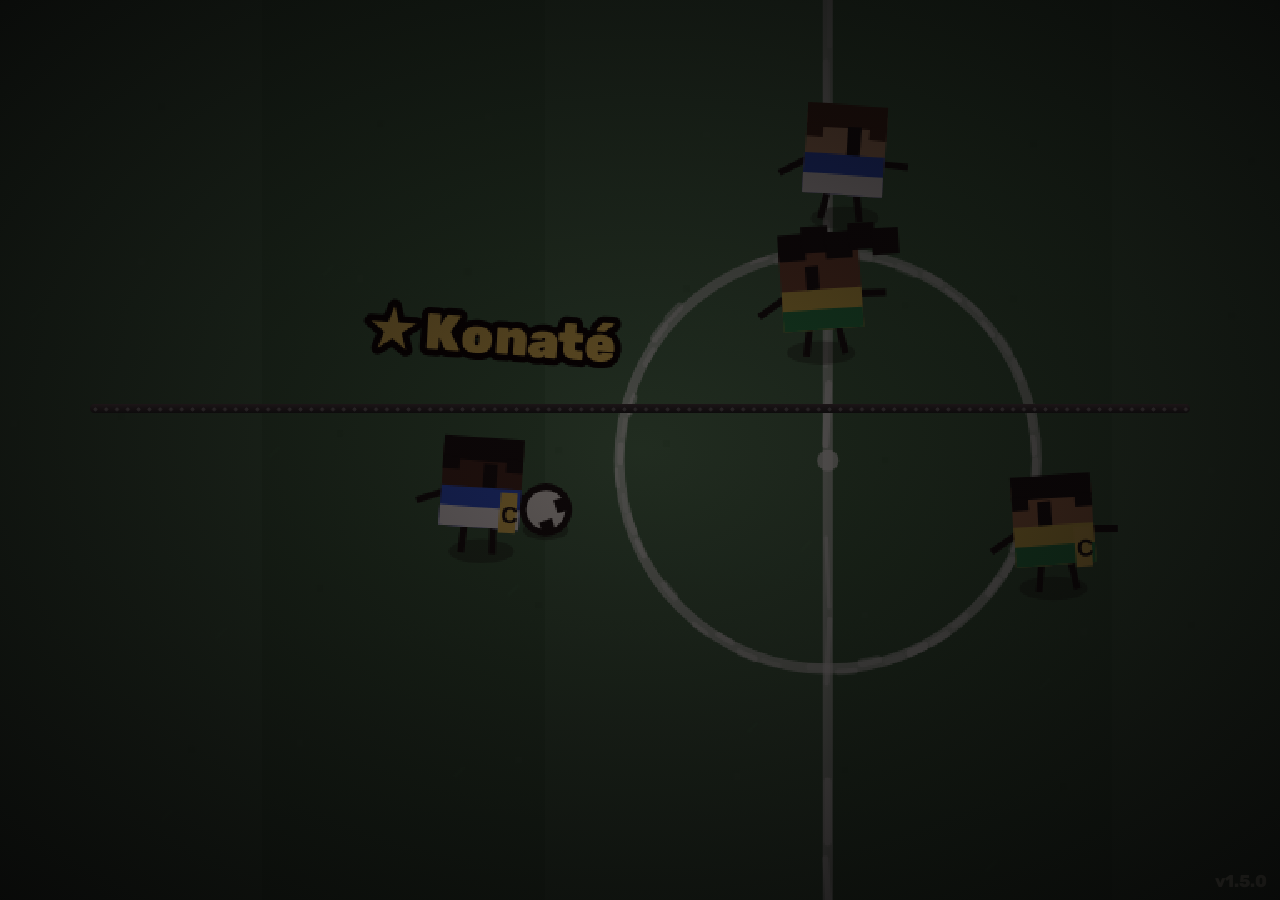
==== commit 28ecbcdf: "Version 1.5.0 : 3 boutons tactiles identiques, sprint au joystick, changement auto - Mobile : plus q" ====
--- a/public/index.html
+++ b/public/index.html
@@ -1496,6 +1496,20 @@
  const tb=mode==='training'?'<span class="t b" style="--kit:#2a2427;--txt:#ffd23f">TUTO</span>':`<span class="t b" style="--kit:${kb.color};--txt:${ink(kb.color)}">${hudAbbr(teamB)}</span>`;
  topUi.innerHTML=`<div class="hudMini"><span class="t a" style="--kit:${ka.color};--txt:${ink(ka.color)}">${hudAbbr(teamA)}</span><b class="${same&&prev[2]!=String(scoreA)?'bump':''}">${scoreA}</b><i>-</i><b class="${same&&prev[3]!=String(scoreB)?'bump':''}">${scoreB}</b>${tb}<span class="clk ${t<=15&&mode!=='training'?'hurry':''}">${tag?tag+' · ':''}${mode==='aiwatch'?'IA · ':''}${clock}</span><span class="wx">${WEATHER_ICON[matchEnv.weather]||''}</span>${mode==='training'?'':`<span class="rage ${ps.ready?'ready':''} ${ps.active?'on':''}" title="Rage">${ps.active?POWERS[ps.active].icon:ps.ready?POWERS[ps.ready].icon+' E':''}<i style="width:${ps.ready||ps.active?100:ps.rage}%"></i></span>`}</div>`;
 }
+// Changement de joueur automatique (tactile : il n'y a pas de bouton CHANGE). Quand l'adversaire a le ballon
+// ou qu'il est libre, la main passe au coéquipier nettement mieux placé ; temporisé pour ne pas sauter sans arrêt.
+let autoSwitchT=0;
+function autoSwitchDefense(dt){
+ if(autoSwitchT>0){autoSwitchT-=dt;return}
+ if(mode==='aiwatch'||!controlled||controlled.hasBall||!document.documentElement.classList.contains('bfTouch'))return;
+ if(ball.owner&&ball.owner.team===TA)return;
+ const target=ball.owner?ball.owner.pos:ball.pos.clone().add(ball.vel.clone().mul(12));
+ const dMe=V.dist(controlled.pos,target);
+ if(dMe<95||controlled.slideT>0)return;
+ let best=null,bd=1e9;
+ for(const p of players){if(p.team!==TA||p.dead||p.role==='keeper'||p===controlled||p.stun>20)continue;const d=V.dist(p.pos,target);if(d<bd){bd=d;best=p}}
+ if(best&&bd<dMe*.62){setControl(best);autoSwitchT=.75;pop(best.pos.x,best.pos.y-20,'#ffd23f',8)}
+}
 function goal(team,hitY=H/2){if(isUiCinematicActive()){resetAttractBallAfterGoal();cleanCinematicUiNoise();return}if(goalHoldT>0||goalReplay)return;setMatchRuntimeState((window.BFC_MATCH&&BFC_MATCH.MATCH_STATES)?BFC_MATCH.MATCH_STATES.GOAL_PAUSE:'goal_pause','goal');resetPassCombo('goal');const scorer=(ball.lastKicker&&ball.lastKicker.team===team?ball.lastKicker.name:(team===TA?teamA.name:teamB.name));showMatchBanner('BUT !! '+scorer);sfxGoal();team===TA?scoreA++:scoreB++;addRage(team===TA?TB:TA,22);if(team===TA)netFxR={y:hitY,t:1,power:1};else netFxL={y:hitY,t:1,power:1};confettiBurst();show(team===TA?'BUUUUT ! PUBLIC EN FOLIE':'BUT ENCAISSÉ');shake=18;pendingKick=team===TA?TB:TA;goalHoldT=2.35;goalSlow=1.15;if(ball){if(ball.owner)ball.owner.hasBall=false;ball.owner=null;ball.vel.set(0,0);ball.z=0;ball.vz=0;ball.ignorePlayer=null;ball.ignoreT=0}players.forEach(p=>{p.control=false;p.control2=false;p.hasBall=false;p.kickTarget=null});const user=players.find(p=>p.team===TA&&!p.dead&&p.role==='mid')||players.find(p=>p.team===TA&&!p.dead&&p.role==='striker')||players.find(p=>p.team===TA&&!p.dead);if(user)setControl(user);goalText.textContent=(team===TA?teamA.name:teamB.name)+' marque. Remise en jeu : '+(pendingKick===TA?teamA.name:teamB.name);if(!startGoalReplay())goalPause.style.display='flex'}function inGoal(y){return Math.abs(y-H/2)<goalWidth()/2}function canScoreBall(b,scoringTeam){const headerMargin=b.headerShotT>0?6:0;if(!inGoal(b.pos.y)||b.z>=goalHeight()+headerMargin)return false;if(kickFromOwnBoxCannotScore(b,scoringTeam))return false;return true}
 
 
@@ -1604,7 +1618,7 @@
  cam.z+=(cam.tz-cam.z)*Math.min(1,dt*6.5);
 }
 
-function update(dt){pollGamepad();pollUiPadInput();updateAudioMode(dt);const uiCine=isUiCinematicActive();if(uiCine)cleanCinematicUiNoise();else popupFrame(dt);gameTick+=dt*60*(uiCine?1:timeScale());if(!uiCine)updateWeather(dt);if(!uiCine)updateCamera(dt);if(volleySlow>0)volleySlow=Math.max(0,volleySlow-dt);if(lobSlowT>0)lobSlowT=Math.max(0,lobSlowT-dt);if(netFxL.t>0)netFxL.t=Math.max(0,netFxL.t-dt*2.6);if(netFxR.t>0)netFxR.t=Math.max(0,netFxR.t-dt*2.6);if(!introDone){updateIntro(dt);if(wantsSkipIntro())skipIntro();updateAttractMatch(dt*.55);updateAttractCamera(dt);clearInput();return}if(campaignOverlay&&campaignOverlay.style.display!=='none'){document.body.classList.add('menuAttract');updateAttractMatch(dt*.50);updateAttractCamera(dt);campaignNavFrame();clearInput();return}if(isMenuOverlayOpen()){document.body.classList.add('menuAttract');updateAttractMatch(dt*.72);updateAttractCamera(dt);menuNavFrame();clearInput();return}if(gamePaused){pauseMenuNavFrame();updateCrowd(dt);clearInput();return}if(gpPressed.restart||pressed.escape){openPause();clearInput();return}if(pressed.r)startGame(mode);const skip=actionPress('pass')||actionPress('shoot')||pressed.enter;if(preMatchT>0){preMatchT-=dt;preMatchEntranceUpdate(dt);if(skip)preMatchT=0;if(preMatchT<=0){matchIntro.style.display='none';launchKickoffWhistle(TA)}updateCelebrationFX(dt);clearInput();return}if(goalReplay){if(skip){goalReplay=null;goalPause.style.display='flex'}else updateGoalReplay(dt);updateCelebrationFX(dt);particlesStep(dt*.18);clearInput();return}if(goalHoldT>0){const sdt=dt*.25;goalHoldT-=dt;if(skip)goalHoldT=0;updateCelebrationFX(dt);particlesStep(sdt);if(goalHoldT<=0){goalPause.style.display='none';if((mode==='friendly'||mode==='campaign')&&(scoreA>=3||scoreB>=3)){gameOver=true;showEnd()}else{beginKickoffSequence(pendingKick||TA);pendingKick=null}}clearInput();return}if(kickoffSetupT>0){kickoffUpdate(dt);updateCelebrationFX(dt);clearInput();return}if(hitStopT>0){hitStopT-=dt;updateCelebrationFX(dt);return}const realDt=goalSlow>0?dt*.45:dt;if(goalSlow>0)goalSlow-=dt;timer-=dt;if(timer<=0&&mode!=='training'){timer=0;gameOver=true;if(!winShown)showEnd()}if(gameOver){if(endOverlay.style.display!=='none'){endMenuNavFrame();updateCelebrationFX(dt);if(Math.random()<.06)fireworkBurst(rand(110,W-110),rand(70,230));clearInput();return}updateCelebrationFX(dt);if(Math.random()<.06)fireworkBurst(rand(110,W-110),rand(70,230));clearInput();return}if(oneTwo){oneTwo.t-=realDt;if(oneTwo.t<=0)oneTwo=null}powersTick(realDt*timeScale());if(actionPress('power'))activatePower(TA);players.forEach(p=>p.update());ball.update();recordReplayFrame();particlesStep(realDt*timeScale());updateCelebrationFX(dt);clearInput()}
+function update(dt){pollGamepad();pollUiPadInput();updateAudioMode(dt);const uiCine=isUiCinematicActive();if(uiCine)cleanCinematicUiNoise();else popupFrame(dt);gameTick+=dt*60*(uiCine?1:timeScale());if(!uiCine)updateWeather(dt);if(!uiCine)updateCamera(dt);if(volleySlow>0)volleySlow=Math.max(0,volleySlow-dt);if(lobSlowT>0)lobSlowT=Math.max(0,lobSlowT-dt);if(netFxL.t>0)netFxL.t=Math.max(0,netFxL.t-dt*2.6);if(netFxR.t>0)netFxR.t=Math.max(0,netFxR.t-dt*2.6);if(!introDone){updateIntro(dt);if(wantsSkipIntro())skipIntro();updateAttractMatch(dt*.55);updateAttractCamera(dt);clearInput();return}if(campaignOverlay&&campaignOverlay.style.display!=='none'){document.body.classList.add('menuAttract');updateAttractMatch(dt*.50);updateAttractCamera(dt);campaignNavFrame();clearInput();return}if(isMenuOverlayOpen()){document.body.classList.add('menuAttract');updateAttractMatch(dt*.72);updateAttractCamera(dt);menuNavFrame();clearInput();return}if(gamePaused){pauseMenuNavFrame();updateCrowd(dt);clearInput();return}if(gpPressed.restart||pressed.escape){openPause();clearInput();return}if(pressed.r)startGame(mode);const skip=actionPress('pass')||actionPress('shoot')||pressed.enter;if(preMatchT>0){preMatchT-=dt;preMatchEntranceUpdate(dt);if(skip)preMatchT=0;if(preMatchT<=0){matchIntro.style.display='none';launchKickoffWhistle(TA)}updateCelebrationFX(dt);clearInput();return}if(goalReplay){if(skip){goalReplay=null;goalPause.style.display='flex'}else updateGoalReplay(dt);updateCelebrationFX(dt);particlesStep(dt*.18);clearInput();return}if(goalHoldT>0){const sdt=dt*.25;goalHoldT-=dt;if(skip)goalHoldT=0;updateCelebrationFX(dt);particlesStep(sdt);if(goalHoldT<=0){goalPause.style.display='none';if((mode==='friendly'||mode==='campaign')&&(scoreA>=3||scoreB>=3)){gameOver=true;showEnd()}else{beginKickoffSequence(pendingKick||TA);pendingKick=null}}clearInput();return}if(kickoffSetupT>0){kickoffUpdate(dt);updateCelebrationFX(dt);clearInput();return}if(hitStopT>0){hitStopT-=dt;updateCelebrationFX(dt);return}const realDt=goalSlow>0?dt*.45:dt;if(goalSlow>0)goalSlow-=dt;timer-=dt;if(timer<=0&&mode!=='training'){timer=0;gameOver=true;if(!winShown)showEnd()}if(gameOver){if(endOverlay.style.display!=='none'){endMenuNavFrame();updateCelebrationFX(dt);if(Math.random()<.06)fireworkBurst(rand(110,W-110),rand(70,230));clearInput();return}updateCelebrationFX(dt);if(Math.random()<.06)fireworkBurst(rand(110,W-110),rand(70,230));clearInput();return}if(oneTwo){oneTwo.t-=realDt;if(oneTwo.t<=0)oneTwo=null}powersTick(realDt*timeScale());if(actionPress('power'))activatePower(TA);autoSwitchDefense(realDt);players.forEach(p=>p.update());ball.update();recordReplayFrame();particlesStep(realDt*timeScale());updateCelebrationFX(dt);clearInput()}
 function particlesStep(dt){const f=dt*60;particles.forEach(p=>{p.x+=p.vx*f;p.y+=p.vy*f;p.vx*=Math.pow(.93,f);p.vy*=Math.pow(.93,f);p.life-=f});particles=particles.filter(p=>p.life>0)}function updateCelebrationFX(dt){const f=dt*60;if(gameOver&&Math.random()<.45){const colors=['#ffd34a','#ff3333','#53d7ff','#ffffff','#35e86b'];confetti.push({x:rand(0,W),y:rand(-30,20),vx:rand(-1.2,1.2),vy:rand(1,3.2),life:rand(80,150),s:rand(3,7),c:colors[Math.floor(rand(0,colors.length))]})}confetti.forEach(c=>{c.x+=c.vx*f;c.y+=c.vy*f;c.vy+=.05*f;c.life-=f});confetti=confetti.filter(c=>c.life>0);fireworks.forEach(fw=>{fw.x+=fw.vx*f;fw.y+=fw.vy*f;fw.vy+=.025*f;fw.life-=f});fireworks=fireworks.filter(fw=>fw.life>0)}function draw(){const uiCine=isUiCinematicActive();if(uiCine)cleanCinematicUiNoise();if(!uiCine&&goalReplay){drawGoalReplay();return}ctx.clearRect(0,0,W,H);ctx.save();let sx=0,sy=0;if(!uiCine&&shake>0){const sk=Math.min(shake,14);sx=rand(-sk,sk);sy=rand(-sk,sk);shake*=.86;if(shake<.4)shake=0}else if(uiCine){shake=0}ctx.translate(W/2,H/2);ctx.scale(cam.z,cam.z);ctx.translate(cam.x+sx-W/2,cam.y+sy-H/2);fieldDraw();if(!uiCine&&preMatchT<=0&&kickoffSetupT<=0)drawBench();if(!uiCine)drawBlood();if(!uiCine)drawPassGuide();players.slice().sort((a,b)=>a.pos.y-b.pos.y).forEach(p=>p.draw());ball.draw();if(!uiCine)drawCharge();drawParticles();ctx.restore();if(!uiCine){drawWeather();drawDayMood();drawVignette();drawOffscreen();drawConfetti();drawFireworks();topUi.style.display='flex';updateHud();if(gameOver)gameOverDraw()}else{topUi.style.display='none';if(toast)toast.style.opacity=0;if(matchBanner)matchBanner.classList.remove('run')}}
 function drawGoalFrame(side,color,fx){const frontX=side==='left'?field.x:field.x+field.w;const backX=side==='left'?field.x-18:field.x+field.w+18;const sign=side==='left'?-1:1;const top=H/2-field.goal/2,bot=H/2+field.goal/2;ctx.fillStyle='rgba(255,255,255,.05)';ctx.beginPath();ctx.moveTo(frontX,top);ctx.lineTo(backX,top+10);ctx.lineTo(backX,bot-10);ctx.lineTo(frontX,bot);ctx.closePath();ctx.fill();ctx.strokeStyle=color;ctx.lineWidth=4;ctx.beginPath();ctx.moveTo(frontX,top);ctx.lineTo(backX,top+10);ctx.lineTo(backX,bot-10);ctx.lineTo(frontX,bot);ctx.stroke();ctx.strokeStyle='rgba(255,255,255,.45)';ctx.lineWidth=1.5;for(let i=0;i<=6;i++){const yy=top+i*(field.goal/6);const bend=fx.t>0?sign*Math.max(0,1-Math.abs(yy-fx.y)/42)*14*fx.t:0;ctx.beginPath();ctx.moveTo(frontX,yy);ctx.lineTo(backX+bend,yy);ctx.stroke()}for(let i=1;i<=4;i++){const dep=i/4;const bend=fx.t>0?sign*9*fx.t*(1-dep):0;ctx.beginPath();ctx.moveTo(frontX+sign*dep*2,top+i*4);ctx.lineTo(frontX+sign*(backX-frontX)*dep+bend,top+10+(bot-top-20)*dep);ctx.stroke()}}function chalkLine(x1,y1,x2,y2,w=2.4){const steps=22;ctx.save();ctx.lineCap='round';for(let i=0;i<steps;i++){if(Math.random()<.18)continue;const t0=i/steps,t1=(i+.82)/steps;const ax=x1+(x2-x1)*t0,ay=y1+(y2-y1)*t0,bx=x1+(x2-x1)*t1,by=y1+(y2-y1)*t1;ctx.globalAlpha=rand(.22,.62);ctx.strokeStyle='rgba(255,255,255,1)';ctx.lineWidth=w*rand(.55,1.25);ctx.beginPath();ctx.moveTo(ax+rand(-.8,.8),ay+rand(-.8,.8));ctx.lineTo(bx+rand(-.8,.8),by+rand(-.8,.8));ctx.stroke()}ctx.restore();ctx.globalAlpha=1}
 function chalkCircle(cx,cy,r){const steps=52;ctx.save();ctx.lineCap='round';for(let i=0;i<steps;i++){if(Math.random()<.2)continue;const a0=i/steps*Math.PI*2,a1=(i+.65)/steps*Math.PI*2;ctx.globalAlpha=rand(.20,.55);ctx.strokeStyle='rgba(255,255,255,1)';ctx.lineWidth=rand(1.1,2.5);ctx.beginPath();ctx.arc(cx+rand(-.6,.6),cy+rand(-.6,.6),r+rand(-1.2,1.2),a0,a1);ctx.stroke()}ctx.restore();ctx.globalAlpha=1}
--- a/public/src/ui/ui.css
+++ b/public/src/ui/ui.css
@@ -436,3 +436,20 @@
 /* jauge de rage façon jeu de combat : barre crantée en 4 segments */
 .hudMini .rage{min-width:calc(var(--u)*17)}
 .hudMini .rage::after{content:'';position:absolute;inset:0;z-index:0;pointer-events:none;background:repeating-linear-gradient(90deg,transparent 0 calc(25% - 1px),rgba(0,0,0,.7) calc(25% - 1px) 25%)}
+
+/* ---------- 3 boutons identiques (même taille, même forme, style simple) ---------- */
+.tBtn.shoot,.tBtn.pass,.tBtn.power{--shape:polygon(6% 0,100% 6%,94% 100%,0 94%);width:calc(var(--u)*18)!important;height:calc(var(--u)*15)!important;font-size:calc(var(--u)*3)!important;animation:none}
+.tBtn .ic,.tBtn.shoot .ic,.tBtn.power .ic{font-size:calc(var(--u)*3.8)!important}
+.tBtn.shoot{--c:#ff2d2d;right:calc(env(safe-area-inset-right,0px) + var(--u)*4)!important;bottom:calc(var(--u)*6)!important}
+.tBtn.pass{--c:#3fd8ff;right:calc(env(safe-area-inset-right,0px) + var(--u)*25)!important;bottom:calc(var(--u)*3)!important}
+.tBtn.pass.tackle{--c:#ffffff}
+.tBtn.power{--c:#ffd23f;right:calc(env(safe-area-inset-right,0px) + var(--u)*6)!important;bottom:calc(var(--u)*24)!important}
+.tBtn.power::before{background:linear-gradient(to top,rgba(255,210,63,.45) calc(var(--rage,0)*100%),transparent 0)}
+.tBtn.power.ready{animation:pulse .6s ease-in-out infinite}
+/* endurance en anneau autour du joystick ; doré en sprint, rouge à bout de souffle */
+.tStick::after{content:'';position:absolute;inset:calc(var(--u)*-1.4);border-radius:50%;pointer-events:none;
+  background:conic-gradient(rgba(255,210,63,.9) calc(var(--stam,1)*1turn),rgba(255,255,255,.12) 0);
+  -webkit-mask:radial-gradient(circle,transparent 64%,#000 66%);mask:radial-gradient(circle,transparent 64%,#000 66%)}
+.tStick.tired::after{background:rgba(255,45,45,.85);animation:blink .4s steps(2) infinite}
+.tStick.sprint i{background:#fff2a0!important;transform-origin:center;box-shadow:0 0 calc(var(--u)*2) rgba(255,210,63,.9)}
+.tStick.sprint{opacity:1}
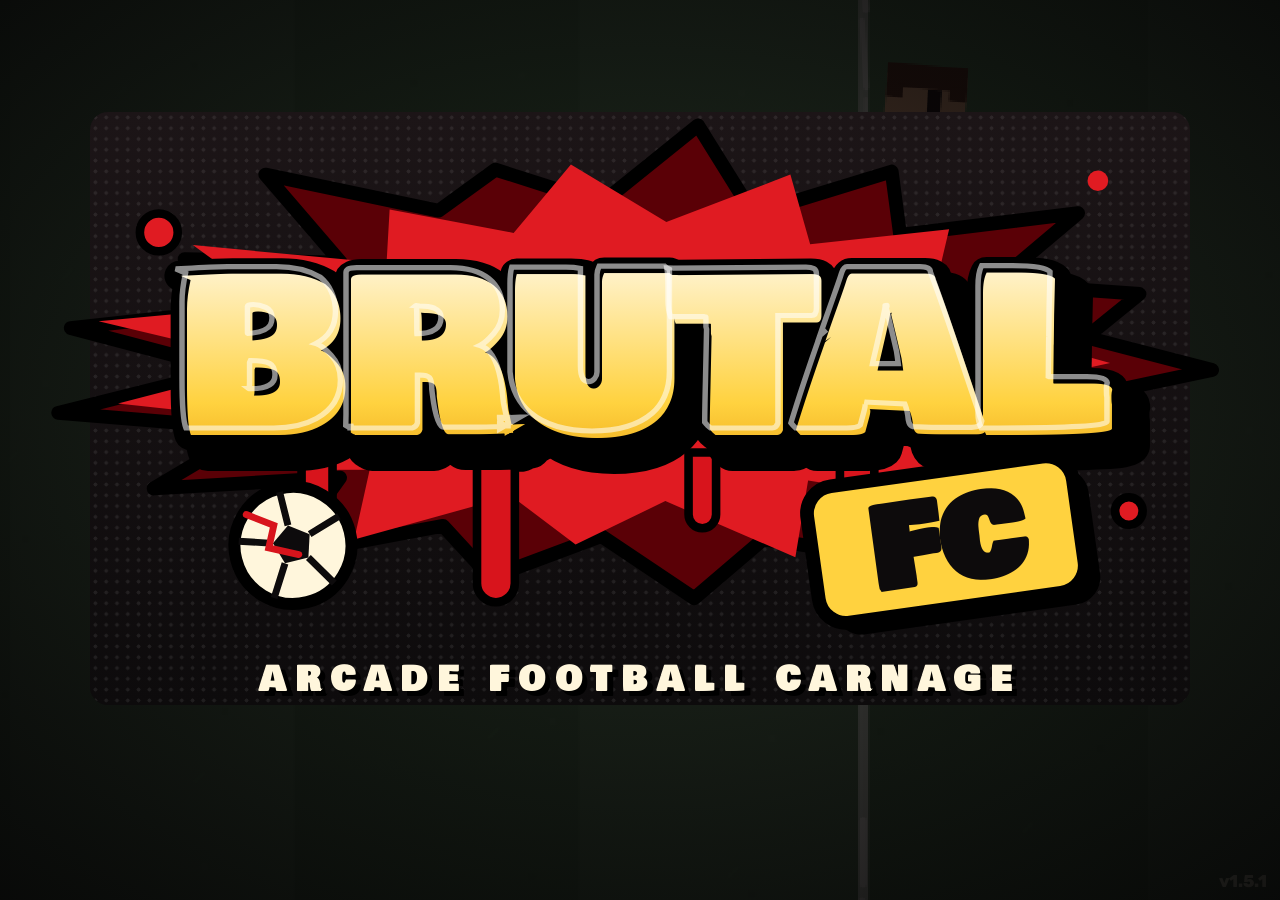
==== commit d48e7212: "Version 1.5.1 : plus de souffle permanent - Foule : grondement grave (bruit brun) presque muet au re" ====
--- a/public/index.html
+++ b/public/index.html
@@ -78,7 +78,7 @@
 const GAMEPLAY_COMMENTS=false;topUi.classList.add('cleanMatchHud');toast.classList.add('gameplayMuted');
 const logLines=[];let lastLoggedError='';function dbgLog(msg,isError=false){try{const t=(performance.now()/1000).toFixed(1);logLines.push('['+t+'s] '+String(msg));while(logLines.length>10)logLines.shift();if(debugLog){debugLog.textContent=logLines.join('\n');if(isError)debugLog.classList.add('hasError')}}catch(_){}}function dbgError(err){const msg=(err&&err.stack)||String(err);if(msg===lastLoggedError)return;lastLoggedError=msg;dbgLog('ERREUR: '+msg,true)}window.addEventListener('error',e=>dbgError((e.error&&e.error.stack)||e.message));window.addEventListener('unhandledrejection',e=>dbgError(e.reason||'Promise rejetée'));const _consoleError=console.error.bind(console);console.error=(...a)=>{dbgLog('console.error: '+a.map(String).join(' '),true);_consoleError(...a)};
 let audioCtx=null,masterGain=null,crowdGain=null,crowdFilter=null,crowdMood=0,crowdTarget=.25,lastCrowdChant=0;
-function initAudio(){try{if(audioCtx)return;const AC=window.AudioContext||window.webkitAudioContext;if(!AC){dbgLog('AudioContext indisponible');return}audioCtx=new AC();masterGain=audioCtx.createGain();masterGain.gain.value=.62;const comp=audioCtx.createDynamicsCompressor();comp.threshold.value=-18;comp.knee.value=12;comp.ratio.value=4;comp.attack.value=.004;comp.release.value=.2;masterGain.connect(comp);comp.connect(audioCtx.destination);crowdGain=audioCtx.createGain();crowdGain.gain.value=.0;crowdFilter=audioCtx.createBiquadFilter();crowdFilter.type='lowpass';crowdFilter.frequency.value=700;crowdFilter.Q.value=.4;const buf=audioCtx.createBuffer(1,audioCtx.sampleRate*2,audioCtx.sampleRate);const d=buf.getChannelData(0);for(let i=0;i<d.length;i++){const n=(Math.random()*2-1);d[i]=n*.42+(i>0?d[i-1]*.45:0)}const src=audioCtx.createBufferSource();src.buffer=buf;src.loop=true;src.connect(crowdFilter);crowdFilter.connect(crowdGain);crowdGain.connect(masterGain);src.start();initWeatherAudio()}catch(e){dbgError(e)}}
+function initAudio(){try{if(audioCtx)return;const AC=window.AudioContext||window.webkitAudioContext;if(!AC){dbgLog('AudioContext indisponible');return}audioCtx=new AC();masterGain=audioCtx.createGain();masterGain.gain.value=.62;const comp=audioCtx.createDynamicsCompressor();comp.threshold.value=-18;comp.knee.value=12;comp.ratio.value=4;comp.attack.value=.004;comp.release.value=.2;masterGain.connect(comp);comp.connect(audioCtx.destination);crowdGain=audioCtx.createGain();crowdGain.gain.value=.0;crowdFilter=audioCtx.createBiquadFilter();crowdFilter.type='lowpass';crowdFilter.frequency.value=700;crowdFilter.Q.value=.4;const buf=audioCtx.createBuffer(1,audioCtx.sampleRate*2,audioCtx.sampleRate);const d=buf.getChannelData(0);let br=0;for(let i=0;i<d.length;i++){br=(br+.02*(Math.random()*2-1))/1.02;d[i]=br*3.2}const src=audioCtx.createBufferSource();src.buffer=buf;src.loop=true;src.connect(crowdFilter);crowdFilter.connect(crowdGain);crowdGain.connect(masterGain);src.start();initWeatherAudio()}catch(e){dbgError(e)}}
 function resumeAudio(){try{initAudio();if(audioCtx&&audioCtx.state==='suspended')audioCtx.resume()}catch(e){dbgError(e)}}
 let menuMusicTimer=null,menuMusicStep=0,menuMusicOn=false;
 function isUiAudioOpen(){return !!(introDone&&((menu&&menu.style.display!=='none')||(typeof campaignOverlay!=='undefined'&&campaignOverlay&&campaignOverlay.style.display!=='none')||(pauseOverlay&&pauseOverlay.style.display!=='none')||(endOverlay&&endOverlay.style.display!=='none')))}
@@ -86,7 +86,7 @@
 function stopMenuMusic(){menuMusicOn=false;if(menuMusicTimer){clearInterval(menuMusicTimer);menuMusicTimer=null}}
 function updateAudioMode(dt){if(isUiAudioOpen()){startMenuMusic();if(crowdGain&&audioCtx)crowdGain.gain.setTargetAtTime(0,audioCtx.currentTime,.10);return}stopMenuMusic();audioFrame(dt)}
 
-function audioFrame(dt){if(!audioCtx||!crowdGain)return;crowdTarget=clamp(crowdTarget,0,.78);crowdMood+=(crowdTarget-crowdMood)*Math.min(1,dt*1.8);crowdGain.gain.setTargetAtTime(crowdMood,audioCtx.currentTime,.12);crowdFilter.frequency.setTargetAtTime((matchEnv.weather==='snow'?380:520)+crowdMood*900,audioCtx.currentTime,.18);updateWeatherAudio();if(!gameOver&&menu.style.display==='none'){crowdTarget=Math.max(.12,crowdTarget-dt*.05);lastCrowdChant-=dt;if(lastCrowdChant<=0){lastCrowdChant=rand(2.2,4.8);if(Math.random()<.42)sfxChant(Math.random()<.62?'team':'push')}}}
+function audioFrame(dt){if(!audioCtx||!crowdGain)return;crowdTarget=clamp(crowdTarget,0,.55);crowdMood+=(crowdTarget-crowdMood)*Math.min(1,dt*1.8);crowdGain.gain.setTargetAtTime(crowdMood,audioCtx.currentTime,.12);crowdFilter.frequency.setTargetAtTime((matchEnv.weather==='snow'?220:300)+crowdMood*500,audioCtx.currentTime,.18);updateWeatherAudio();if(!gameOver&&menu.style.display==='none'){crowdTarget=Math.max(.035,crowdTarget-dt*.08);lastCrowdChant-=dt;if(lastCrowdChant<=0){lastCrowdChant=rand(2.2,4.8);if(Math.random()<.42)sfxChant(Math.random()<.62?'team':'push')}}}
 function crowdSet(v){crowdTarget=Math.max(crowdTarget,v)}
 function updateCrowd(dt){if(typeof isUiAudioOpen==='function'&&isUiAudioOpen())return;audioFrame(dt)}
 function tone(freq,dur=0.12,type='sine',gain=.15,slide=0){if(!audioCtx||!masterGain)return null;const t=audioCtx.currentTime,o=audioCtx.createOscillator(),g=audioCtx.createGain();o.type=type;o.frequency.setValueAtTime(freq,t);if(slide)o.frequency.exponentialRampToValueAtTime(Math.max(30,freq*slide),t+dur);g.gain.setValueAtTime(gain,t);g.gain.exponentialRampToValueAtTime(.0001,t+dur);o.connect(g);g.connect(masterGain);o.start(t);o.stop(t+dur+.02);return o}
@@ -107,7 +107,7 @@
 // Glissade dans l'herbe + choc du corps ; le KO ajoute un craquement sec.
 function sfxTackle(hard=false){resumeAudio();fnoise(hard?.28:.22,hard?.16:.12,'bandpass',1500,.9,500,.02);thump(hard?95:80,40,hard?.2:.12,hard?.5:.28,.05);if(hard){fnoise(.07,.22,'lowpass',900,.7,0,.002,.06);buzz(35)}crowdSet(hard?.70:.40)}
 // But : clameur qui monte, filet, puis applaudissements (pas de musique).
-function sfxGoal(){resumeAudio();crowdTarget=.9;fnoise(.12,.12,'highpass',2500,.6);fnoise(1.6,.32,'lowpass',1100,.5,600,.35);for(let i=0;i<10;i++)clap(.25+i*.11+Math.random()*.04,.06);buzz(60)}
+function sfxGoal(){resumeAudio();crowdTarget=.9;fnoise(.12,.12,'highpass',2500,.6);fnoise(1.4,.2,'lowpass',650,.5,300,.3);for(let i=0;i<10;i++)clap(.25+i*.11+Math.random()*.04,.06);buzz(60)}
 function clap(delay,gain){fnoise(.03,gain,'bandpass',1400+Math.random()*500,1.2,0,.002,delay)}
 // Encouragements : salves d'applaudissements rythmées et poussée de la foule.
 function sfxChant(kind='team'){if(typeof isUiAudioOpen==='function'&&isUiAudioOpen())return;resumeAudio();if(!audioCtx)return;if(kind==='goal'){crowdSet(.8);return}const n=kind==='push'?3:4;for(let r=0;r<n;r++)clap(r*.42,kind==='push'?.05:.035);crowdSet(kind==='push'?.42:.3)}
@@ -116,8 +116,8 @@
 function sfxWhistle(long=false){resumeAudio();if(!audioCtx||!masterGain)return;const t=audioCtx.currentTime,dur=long?.75:.32,g=audioCtx.createGain(),lfo=audioCtx.createOscillator(),lg=audioCtx.createGain();lfo.frequency.value=28;lg.gain.value=55;lfo.connect(lg);g.gain.setValueAtTime(.0001,t);g.gain.exponentialRampToValueAtTime(.07,t+.02);g.gain.setValueAtTime(.07,t+dur-.06);g.gain.exponentialRampToValueAtTime(.0001,t+dur);g.connect(masterGain);[2950,3080].forEach(fr=>{const o=audioCtx.createOscillator();o.type='sine';o.frequency.value=fr;lg.connect(o.frequency);o.connect(g);o.start(t);o.stop(t+dur+.02)});lfo.start(t);lfo.stop(t+dur+.02);fnoise(dur,.015,'highpass',3500,.5);crowdSet(.40)}
 // Ambiance météo : pluie en fond (bruit aigu doux), tonnerre sur les éclairs.
 let rainGain=null;
-function initWeatherAudio(){try{if(!audioCtx||rainGain)return;const s=audioCtx.createBufferSource(),f=audioCtx.createBiquadFilter(),f2=audioCtx.createBiquadFilter();s.buffer=noiseBuf();s.loop=true;f.type='highpass';f.frequency.value=1800;f2.type='lowpass';f2.frequency.value=7000;rainGain=audioCtx.createGain();rainGain.gain.value=0;s.connect(f);f.connect(f2);f2.connect(rainGain);rainGain.connect(masterGain);s.start()}catch(e){dbgError(e)}}
-function updateWeatherAudio(){if(!rainGain||!audioCtx)return;const w=matchEnv.weather,on=!isUiAudioOpen()&&menu.style.display==='none';rainGain.gain.setTargetAtTime(on?(w==='storm'?.07:w==='rain'?.045:0):0,audioCtx.currentTime,.6)}
+function initWeatherAudio(){try{if(!audioCtx||rainGain)return;const s=audioCtx.createBufferSource(),f=audioCtx.createBiquadFilter(),f2=audioCtx.createBiquadFilter();s.buffer=noiseBuf();s.loop=true;f.type='highpass';f.frequency.value=900;f2.type='lowpass';f2.frequency.value=3200;rainGain=audioCtx.createGain();rainGain.gain.value=0;s.connect(f);f.connect(f2);f2.connect(rainGain);rainGain.connect(masterGain);s.start()}catch(e){dbgError(e)}}
+function updateWeatherAudio(){if(!rainGain||!audioCtx)return;const w=matchEnv.weather,on=!isUiAudioOpen()&&menu.style.display==='none';rainGain.gain.setTargetAtTime(on?(w==='storm'?.022:w==='rain'?.013:0):0,audioCtx.currentTime,.6)}
 function sfxThunder(){if(!audioCtx||isUiAudioOpen())return;const d=.25+Math.random()*.9;fnoise(2.2,.35,'lowpass',260,.6,70,.08,d);thump(55,30,1.2,.25,d)}
 
 const countries=[
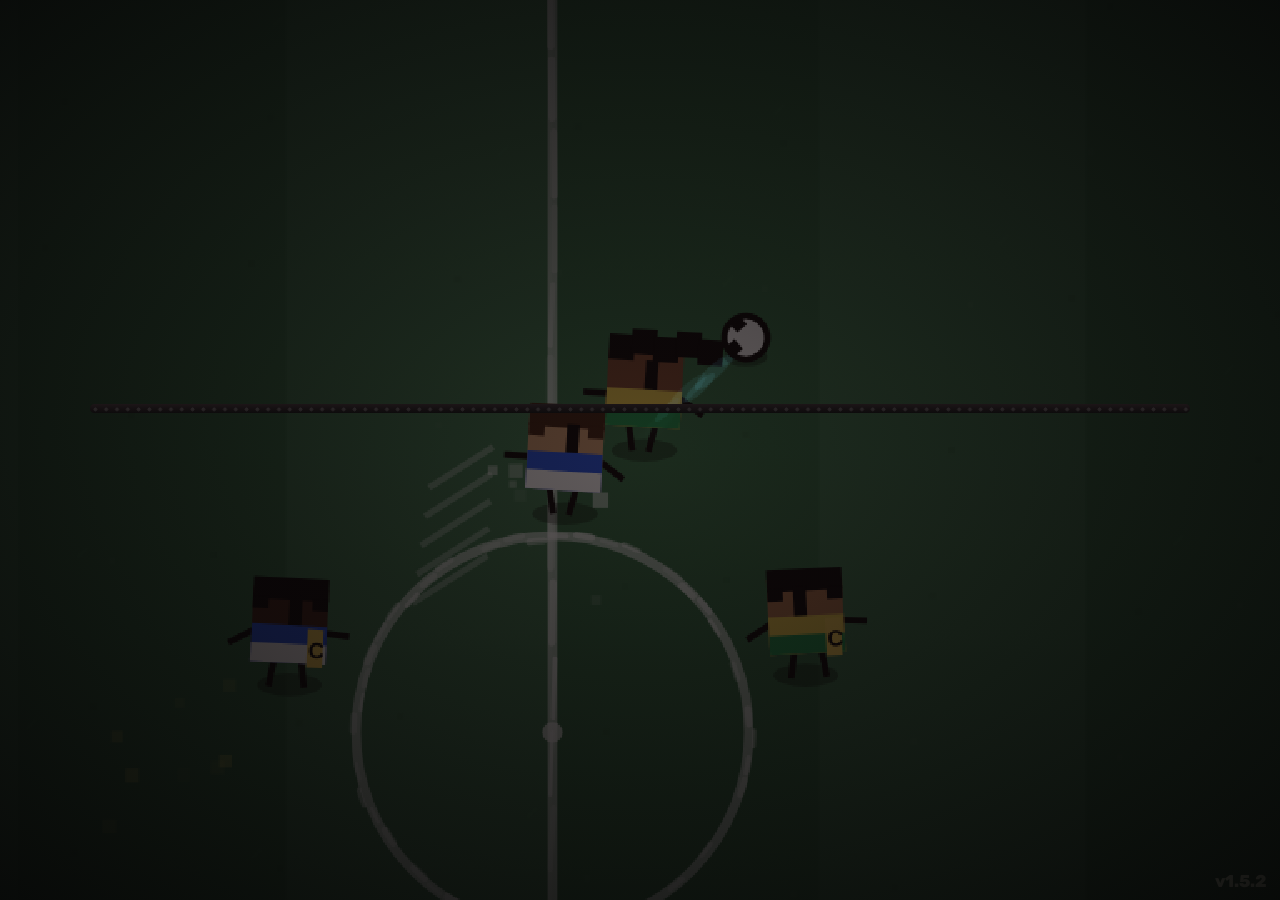
==== commit 917c7a22: "Version 1.5.2 : menus silencieux - Aucun bruitage de jeu pendant les menus et l'intro (le match de d" ====
--- a/public/index.html
+++ b/public/index.html
@@ -82,7 +82,7 @@
 function resumeAudio(){try{initAudio();if(audioCtx&&audioCtx.state==='suspended')audioCtx.resume()}catch(e){dbgError(e)}}
 let menuMusicTimer=null,menuMusicStep=0,menuMusicOn=false;
 function isUiAudioOpen(){return !!(introDone&&((menu&&menu.style.display!=='none')||(typeof campaignOverlay!=='undefined'&&campaignOverlay&&campaignOverlay.style.display!=='none')||(pauseOverlay&&pauseOverlay.style.display!=='none')||(endOverlay&&endOverlay.style.display!=='none')))}
-function startMenuMusic(){try{resumeAudio();if(menuMusicOn)return;menuMusicOn=true;menuMusicStep=0;if(crowdGain)crowdGain.gain.setTargetAtTime(0,audioCtx.currentTime,.08);menuMusicTimer=setInterval(()=>{try{if(!menuMusicOn||!audioCtx||!masterGain)return;const seq=[196,247,294,330,294,247,220,165];const bass=[98,98,123,123,110,110,82,82];const i=menuMusicStep++%seq.length;tone(bass[i],.12,'triangle',.03,.98);tone(seq[i],.085,'triangle',.018,1.01);if(i%4===0)noise(.04,.012,520);if(i===2||i===6)tone(seq[i]*2,.05,'sine',.012,.92)}catch(e){dbgError(e)}},165)}catch(e){dbgError(e)}}
+function startMenuMusic(){try{resumeAudio();if(menuMusicOn)return;menuMusicOn=true;menuMusicStep=0;if(crowdGain)crowdGain.gain.setTargetAtTime(0,audioCtx.currentTime,.08);menuMusicTimer=setInterval(()=>{try{if(!menuMusicOn||!audioCtx||!masterGain)return;const seq=[196,247,294,330,294,247,220,165];const bass=[98,98,123,123,110,110,82,82];const i=menuMusicStep++%seq.length;tone(bass[i],.12,'triangle',.03,.98);tone(seq[i],.085,'triangle',.018,1.01);if(i===2||i===6)tone(seq[i]*2,.05,'sine',.012,.92)}catch(e){dbgError(e)}},165)}catch(e){dbgError(e)}}
 function stopMenuMusic(){menuMusicOn=false;if(menuMusicTimer){clearInterval(menuMusicTimer);menuMusicTimer=null}}
 function updateAudioMode(dt){if(isUiAudioOpen()){startMenuMusic();if(crowdGain&&audioCtx)crowdGain.gain.setTargetAtTime(0,audioCtx.currentTime,.10);return}stopMenuMusic();audioFrame(dt)}
 
@@ -92,6 +92,8 @@
 function tone(freq,dur=0.12,type='sine',gain=.15,slide=0){if(!audioCtx||!masterGain)return null;const t=audioCtx.currentTime,o=audioCtx.createOscillator(),g=audioCtx.createGain();o.type=type;o.frequency.setValueAtTime(freq,t);if(slide)o.frequency.exponentialRampToValueAtTime(Math.max(30,freq*slide),t+dur);g.gain.setValueAtTime(gain,t);g.gain.exponentialRampToValueAtTime(.0001,t+dur);o.connect(g);g.connect(masterGain);o.start(t);o.stop(t+dur+.02);return o}
 function noise(dur=.12,gain=.12,filter=900){if(!audioCtx||!masterGain)return;const t=audioCtx.currentTime,buf=audioCtx.createBuffer(1,Math.max(1,Math.floor(audioCtx.sampleRate*dur)),audioCtx.sampleRate),d=buf.getChannelData(0);for(let i=0;i<d.length;i++)d[i]=Math.random()*2-1;const s=audioCtx.createBufferSource(),f=audioCtx.createBiquadFilter(),g=audioCtx.createGain();f.type='bandpass';f.frequency.value=filter;f.Q.value=.8;g.gain.setValueAtTime(gain,t);g.gain.exponentialRampToValueAtTime(.0001,t+dur);s.buffer=buf;s.connect(f);f.connect(g);g.connect(masterGain);s.start(t);s.stop(t+dur+.02)}
 // --- Bruitages : synthèse sobre pour sonner « vrai » sans fatiguer (pas de dents de scie, pas d'arpèges 8-bit).
+// Menus et intro : silence côté bruitages (seule la musique du menu joue).
+function sfxMuted(){return typeof isUiCinematicActive==='function'&&isUiCinematicActive()}
 let sharedNoise=null;
 function noiseBuf(){if(!sharedNoise&&audioCtx){sharedNoise=audioCtx.createBuffer(1,audioCtx.sampleRate*2,audioCtx.sampleRate);const d=sharedNoise.getChannelData(0);for(let i=0;i<d.length;i++)d[i]=Math.random()*2-1}return sharedNoise}
 // Bruit filtré avec enveloppe : type de filtre, fréquence (glissement optionnel), attaque, durée.
@@ -101,24 +103,24 @@
 function buzz(ms){try{if(navigator.vibrate&&(window.matchMedia&&matchMedia('(pointer:coarse)').matches))navigator.vibrate(ms)}catch(_){}}
 // Contact du pied sur le cuir : choc sourd + petit claquement.
 function kickSound(power,lob=false){thump(150+power*40,55,.09+power*.06,.30+power*.35);fnoise(.025,.16+power*.18,'bandpass',lob?1800:2600,1.1);if(power>.55)fnoise(.16,.05+power*.05,'highpass',1600,.5,700,.02,.02)}
-function sfxPass(lob=false,power=.35){resumeAudio();kickSound(lob?.35:.2,lob);crowdSet(lob?.30:.22)}
-function sfxShoot(power=.5){resumeAudio();kickSound(.45+power*.55);crowdSet(.48+power*.18);buzz(12)}
-function sfxVolley(power=.7){resumeAudio();kickSound(.9);fnoise(.05,.1,'bandpass',900,1.4);crowdSet(.62);buzz(18)}
+function sfxPass(lob=false,power=.35){if(sfxMuted())return;resumeAudio();kickSound(lob?.35:.2,lob);crowdSet(lob?.30:.22)}
+function sfxShoot(power=.5){if(sfxMuted())return;resumeAudio();kickSound(.45+power*.55);crowdSet(.48+power*.18);buzz(12)}
+function sfxVolley(power=.7){if(sfxMuted())return;resumeAudio();kickSound(.9);fnoise(.05,.1,'bandpass',900,1.4);crowdSet(.62);buzz(18)}
 // Glissade dans l'herbe + choc du corps ; le KO ajoute un craquement sec.
-function sfxTackle(hard=false){resumeAudio();fnoise(hard?.28:.22,hard?.16:.12,'bandpass',1500,.9,500,.02);thump(hard?95:80,40,hard?.2:.12,hard?.5:.28,.05);if(hard){fnoise(.07,.22,'lowpass',900,.7,0,.002,.06);buzz(35)}crowdSet(hard?.70:.40)}
+function sfxTackle(hard=false){if(sfxMuted())return;resumeAudio();fnoise(hard?.28:.22,hard?.16:.12,'bandpass',1500,.9,500,.02);thump(hard?95:80,40,hard?.2:.12,hard?.5:.28,.05);if(hard){fnoise(.07,.22,'lowpass',900,.7,0,.002,.06);buzz(35)}crowdSet(hard?.70:.40)}
 // But : clameur qui monte, filet, puis applaudissements (pas de musique).
-function sfxGoal(){resumeAudio();crowdTarget=.9;fnoise(.12,.12,'highpass',2500,.6);fnoise(1.4,.2,'lowpass',650,.5,300,.3);for(let i=0;i<10;i++)clap(.25+i*.11+Math.random()*.04,.06);buzz(60)}
+function sfxGoal(){if(sfxMuted())return;resumeAudio();crowdTarget=.9;fnoise(.12,.12,'highpass',2500,.6);fnoise(1.4,.2,'lowpass',650,.5,300,.3);for(let i=0;i<10;i++)clap(.25+i*.11+Math.random()*.04,.06);buzz(60)}
 function clap(delay,gain){fnoise(.03,gain,'bandpass',1400+Math.random()*500,1.2,0,.002,delay)}
 // Encouragements : salves d'applaudissements rythmées et poussée de la foule.
 function sfxChant(kind='team'){if(typeof isUiAudioOpen==='function'&&isUiAudioOpen())return;resumeAudio();if(!audioCtx)return;if(kind==='goal'){crowdSet(.8);return}const n=kind==='push'?3:4;for(let r=0;r<n;r++)clap(r*.42,kind==='push'?.05:.035);crowdSet(kind==='push'?.42:.3)}
-function sfxWall(lob=false){resumeAudio();thump(lob?140:120,60,.08,lob?.2:.16);fnoise(.06,lob?.08:.06,'bandpass',lob?500:700,1);crowdSet(lob?.32:.24)}
+function sfxWall(lob=false){if(sfxMuted())return;resumeAudio();thump(lob?140:120,60,.08,lob?.2:.16);fnoise(.06,lob?.08:.06,'bandpass',lob?500:700,1);crowdSet(lob?.32:.24)}
 // Sifflet d'arbitre : deux sinus aigus avec le roulement de la bille (vibrato rapide).
-function sfxWhistle(long=false){resumeAudio();if(!audioCtx||!masterGain)return;const t=audioCtx.currentTime,dur=long?.75:.32,g=audioCtx.createGain(),lfo=audioCtx.createOscillator(),lg=audioCtx.createGain();lfo.frequency.value=28;lg.gain.value=55;lfo.connect(lg);g.gain.setValueAtTime(.0001,t);g.gain.exponentialRampToValueAtTime(.07,t+.02);g.gain.setValueAtTime(.07,t+dur-.06);g.gain.exponentialRampToValueAtTime(.0001,t+dur);g.connect(masterGain);[2950,3080].forEach(fr=>{const o=audioCtx.createOscillator();o.type='sine';o.frequency.value=fr;lg.connect(o.frequency);o.connect(g);o.start(t);o.stop(t+dur+.02)});lfo.start(t);lfo.stop(t+dur+.02);fnoise(dur,.015,'highpass',3500,.5);crowdSet(.40)}
+function sfxWhistle(long=false){if(sfxMuted())return;resumeAudio();if(!audioCtx||!masterGain)return;const t=audioCtx.currentTime,dur=long?.75:.32,g=audioCtx.createGain(),lfo=audioCtx.createOscillator(),lg=audioCtx.createGain();lfo.frequency.value=28;lg.gain.value=55;lfo.connect(lg);g.gain.setValueAtTime(.0001,t);g.gain.exponentialRampToValueAtTime(.07,t+.02);g.gain.setValueAtTime(.07,t+dur-.06);g.gain.exponentialRampToValueAtTime(.0001,t+dur);g.connect(masterGain);[2950,3080].forEach(fr=>{const o=audioCtx.createOscillator();o.type='sine';o.frequency.value=fr;lg.connect(o.frequency);o.connect(g);o.start(t);o.stop(t+dur+.02)});lfo.start(t);lfo.stop(t+dur+.02);fnoise(dur,.015,'highpass',3500,.5);crowdSet(.40)}
 // Ambiance météo : pluie en fond (bruit aigu doux), tonnerre sur les éclairs.
 let rainGain=null;
 function initWeatherAudio(){try{if(!audioCtx||rainGain)return;const s=audioCtx.createBufferSource(),f=audioCtx.createBiquadFilter(),f2=audioCtx.createBiquadFilter();s.buffer=noiseBuf();s.loop=true;f.type='highpass';f.frequency.value=900;f2.type='lowpass';f2.frequency.value=3200;rainGain=audioCtx.createGain();rainGain.gain.value=0;s.connect(f);f.connect(f2);f2.connect(rainGain);rainGain.connect(masterGain);s.start()}catch(e){dbgError(e)}}
 function updateWeatherAudio(){if(!rainGain||!audioCtx)return;const w=matchEnv.weather,on=!isUiAudioOpen()&&menu.style.display==='none';rainGain.gain.setTargetAtTime(on?(w==='storm'?.022:w==='rain'?.013:0):0,audioCtx.currentTime,.6)}
-function sfxThunder(){if(!audioCtx||isUiAudioOpen())return;const d=.25+Math.random()*.9;fnoise(2.2,.35,'lowpass',260,.6,70,.08,d);thump(55,30,1.2,.25,d)}
+function sfxThunder(){if(sfxMuted())return;if(!audioCtx||isUiAudioOpen())return;const d=.25+Math.random()*.9;fnoise(2.2,.35,'lowpass',260,.6,70,.08,d);thump(55,30,1.2,.25,d)}
 
 const countries=[
 ['Argentine','#75aadb','#fff',1.03,.98,1.16,.90,1.06],['Australie','#ffcd00','#006747',1.02,1.04,.94,1.08,.94],['Belgique','#d71920','#ffd100',1.02,1.06,1.05,.98,1.02],['Brésil','#f4d03f','#159b4c',1.08,.95,1.20,.90,1.05],['Canada','#e31b23','#fff',1.09,.95,.96,1.00,.92],['Chili','#d52b1e','#0039a6',1.02,1.01,.98,1.04,.94],['Colombie','#fcd116','#003893',1.04,1.00,1.08,.96,.98],['Corée du Sud','#ffffff','#c60c30',1.12,.88,1.12,.92,1.08],['Côte d’Ivoire','#f77f00','#009e60',1.05,1.07,.96,1.05,.94],['Croatie','#ffffff','#d00000',1.00,1.02,1.10,1.02,1.06],['Danemark','#c8102e','#fff',1.02,1.02,1.04,1.04,1.05],['Égypte','#ce1126','#fff',1.01,1.00,1.04,.98,.99],['Angleterre','#fff','#c8102e',1.00,1.14,.98,1.06,1.00],['France','#245dff','#fff',1.04,1.05,1.08,1.02,1.05],['Allemagne','#f1f1f1','#111',.98,1.10,1.05,1.06,1.12],['Ghana','#fcd116','#006b3f',1.04,1.05,.96,1.08,.92],['Italie','#1e7cff','#18d060',.97,.98,1.03,1.16,1.10],['Japon','#f5f5f5','#d92335',1.13,.86,1.18,.90,1.15],['Maroc','#c1272d','#006233',1.03,.99,1.04,1.06,1.04],['Mexique','#006847','#ce1126',1.03,1.00,1.02,1.04,.98],['Pays-Bas','#ff7f00','#fff',1.04,1.05,1.05,.98,1.02],['Nigeria','#008751','#fff',1.10,1.02,.96,1.02,.94],['Portugal','#006600','#ff0000',1.03,1.08,1.08,.98,1.02],['Sénégal','#00853f','#fdef42',1.06,1.04,.98,1.08,.98],['Espagne','#aa151b','#f1bf00',.99,.96,1.22,.92,1.14],['Suisse','#d52b1e','#fff',.98,1.02,1.02,1.08,1.08],['Uruguay','#6fc6e8','#111',.99,1.05,1.02,1.12,1.04],['USA','#3c3b6e','#b22234',1.07,.98,.98,1.00,.96],['Qatar','#8a1538','#fff',.98,.94,1.00,.98,.92],['Arabie saoudite','#006c35','#fff',1.02,.92,1.04,.98,.96],['Tunisie','#e70013','#fff',1.01,.96,1.00,1.04,.98],['Pologne','#fff','#dc143c',.97,1.12,.95,1.02,.96],['Serbie','#c6363c','#0c4076',.98,1.08,.98,1.08,.96],['Équateur','#ffd100','#2b3a8f',1.06,.98,1.00,1.02,.96],['Paraguay','#d52b1e','#0038a8',.99,1.05,.96,1.10,.95],['Pérou','#fff','#d91023',1.01,.98,1.02,1.00,.98],['Ukraine','#0057b7','#ffd700',1.00,1.00,1.04,1.04,1.02],['Turquie','#e30a17','#fff',1.03,1.04,1.00,1.06,.98],['Grèce','#0d5eaf','#fff',.97,1.00,.98,1.14,1.04],['Norvège','#ba0c2f','#00205b',1.02,1.14,.96,1.02,.96],['Suède','#006aa7','#fecc00',.99,1.02,1.03,1.05,1.04],['Autriche','#ed2939','#fff',.99,1.03,1.02,1.05,1.05],['République tchèque','#d7141a','#11457e',.98,1.03,1.02,1.06,1.02],['Algérie','#006233','#fff',1.04,.98,1.07,1.02,1.00],['Mali','#14b53a','#fcd116',1.06,1.02,.96,1.08,.94],['Afrique du Sud','#007a4d','#ffb612',1.05,.96,1.00,1.00,.96],['Nouvelle-Zélande','#111','#fff',1.00,1.03,.94,1.10,.92],['Jamaïque','#009b3a','#fed100',1.11,.98,.94,1.02,.90]
